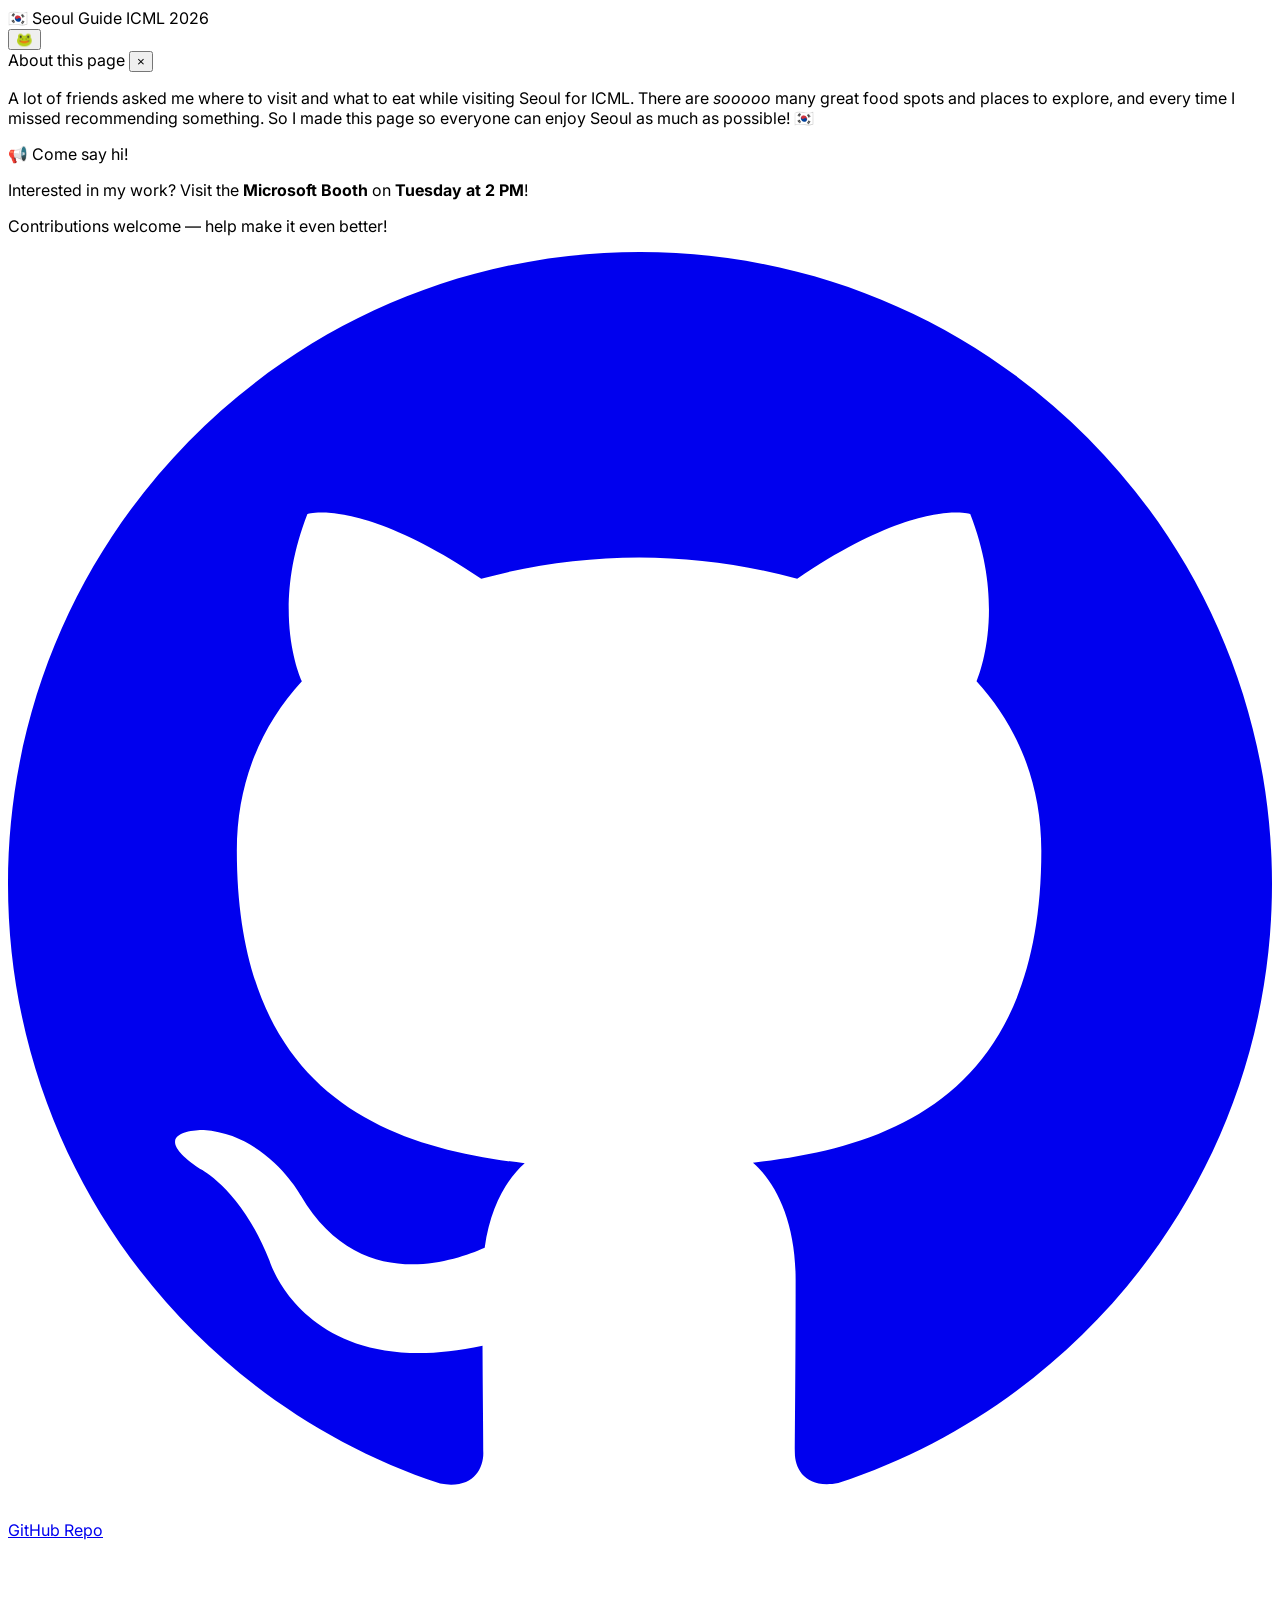
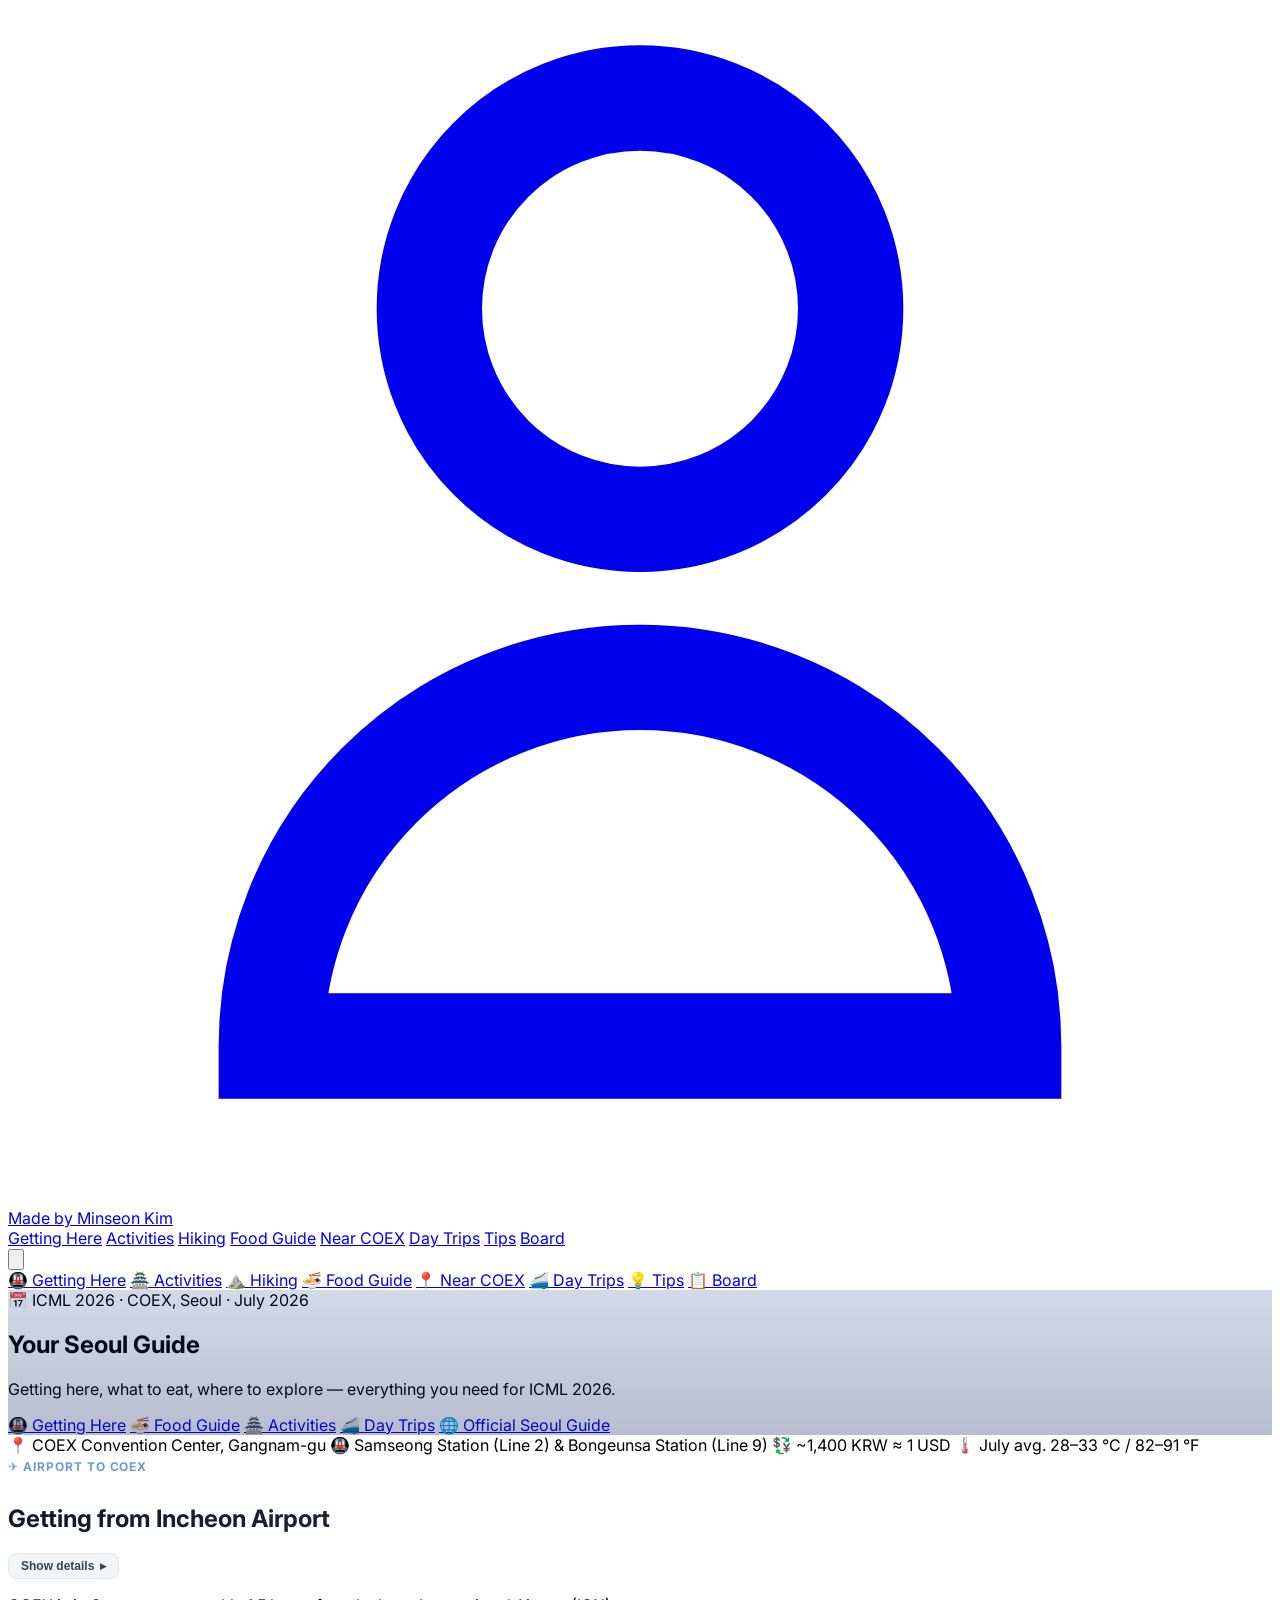
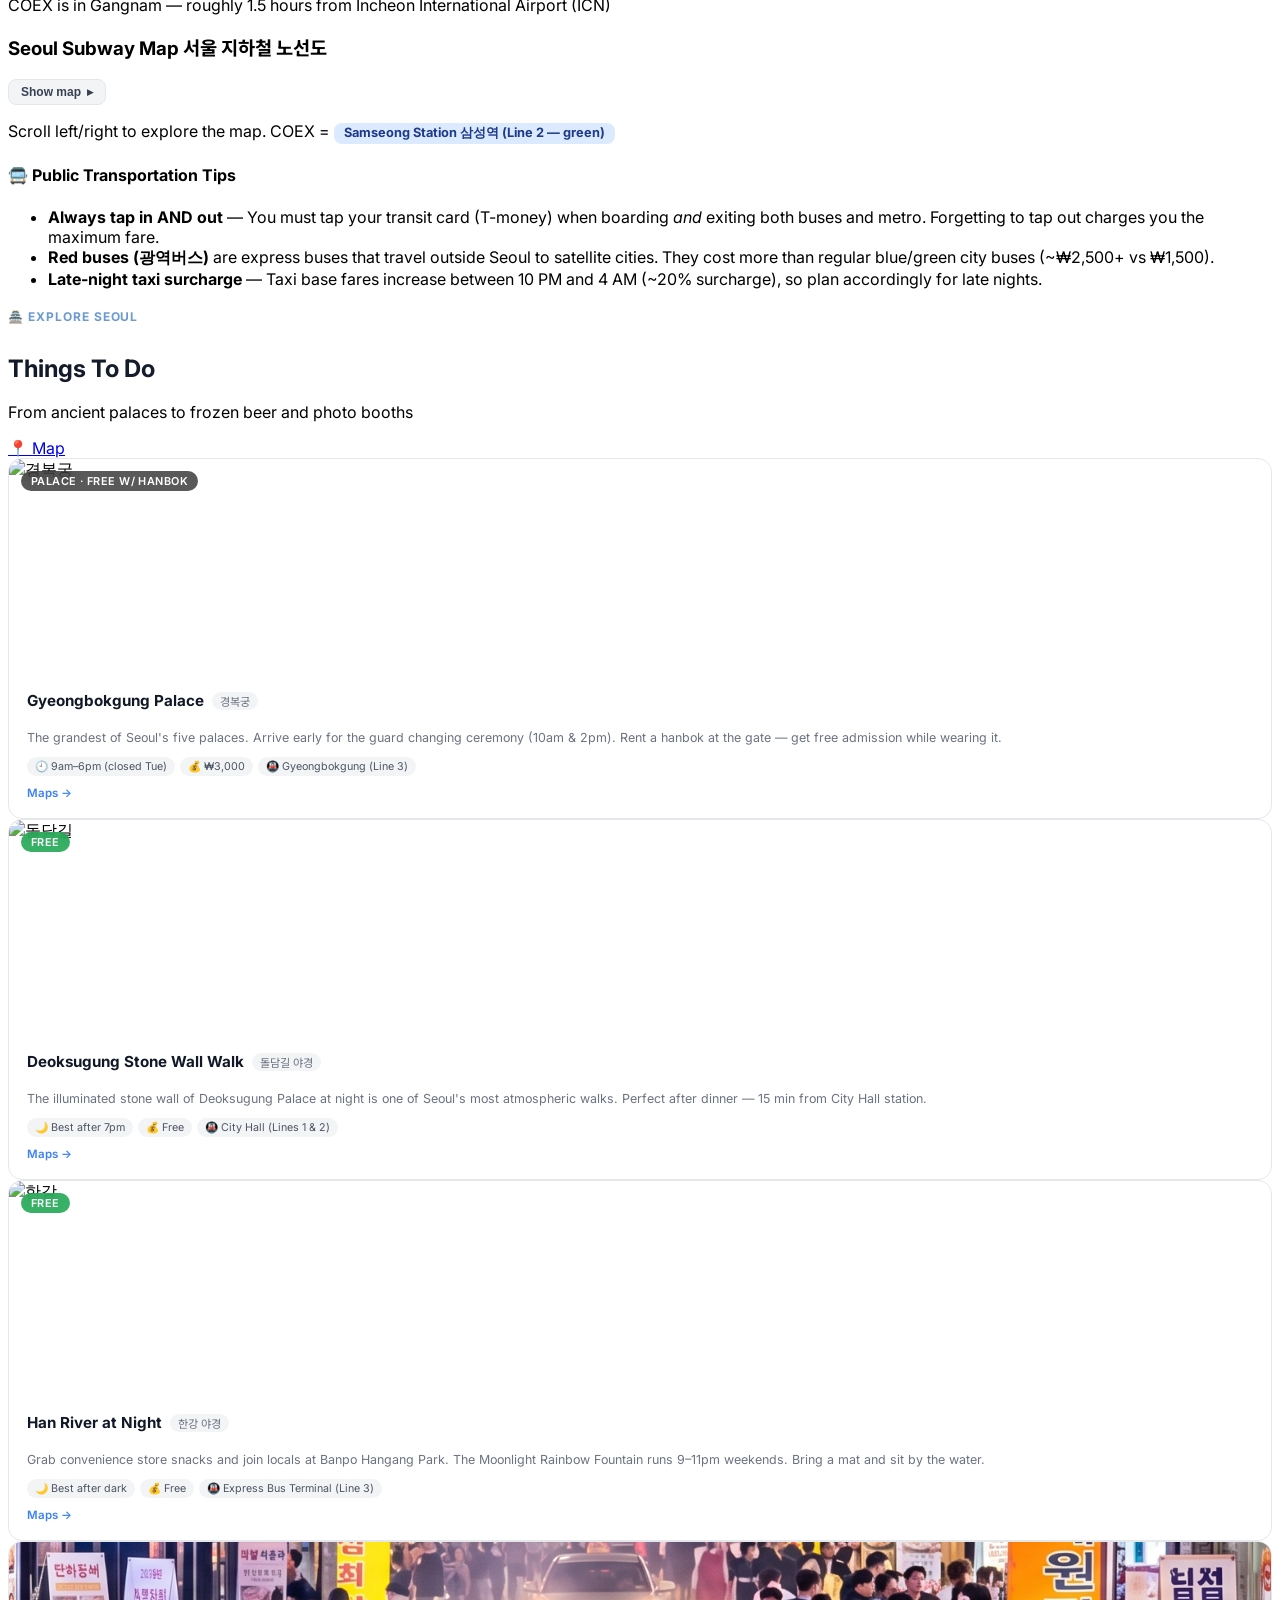
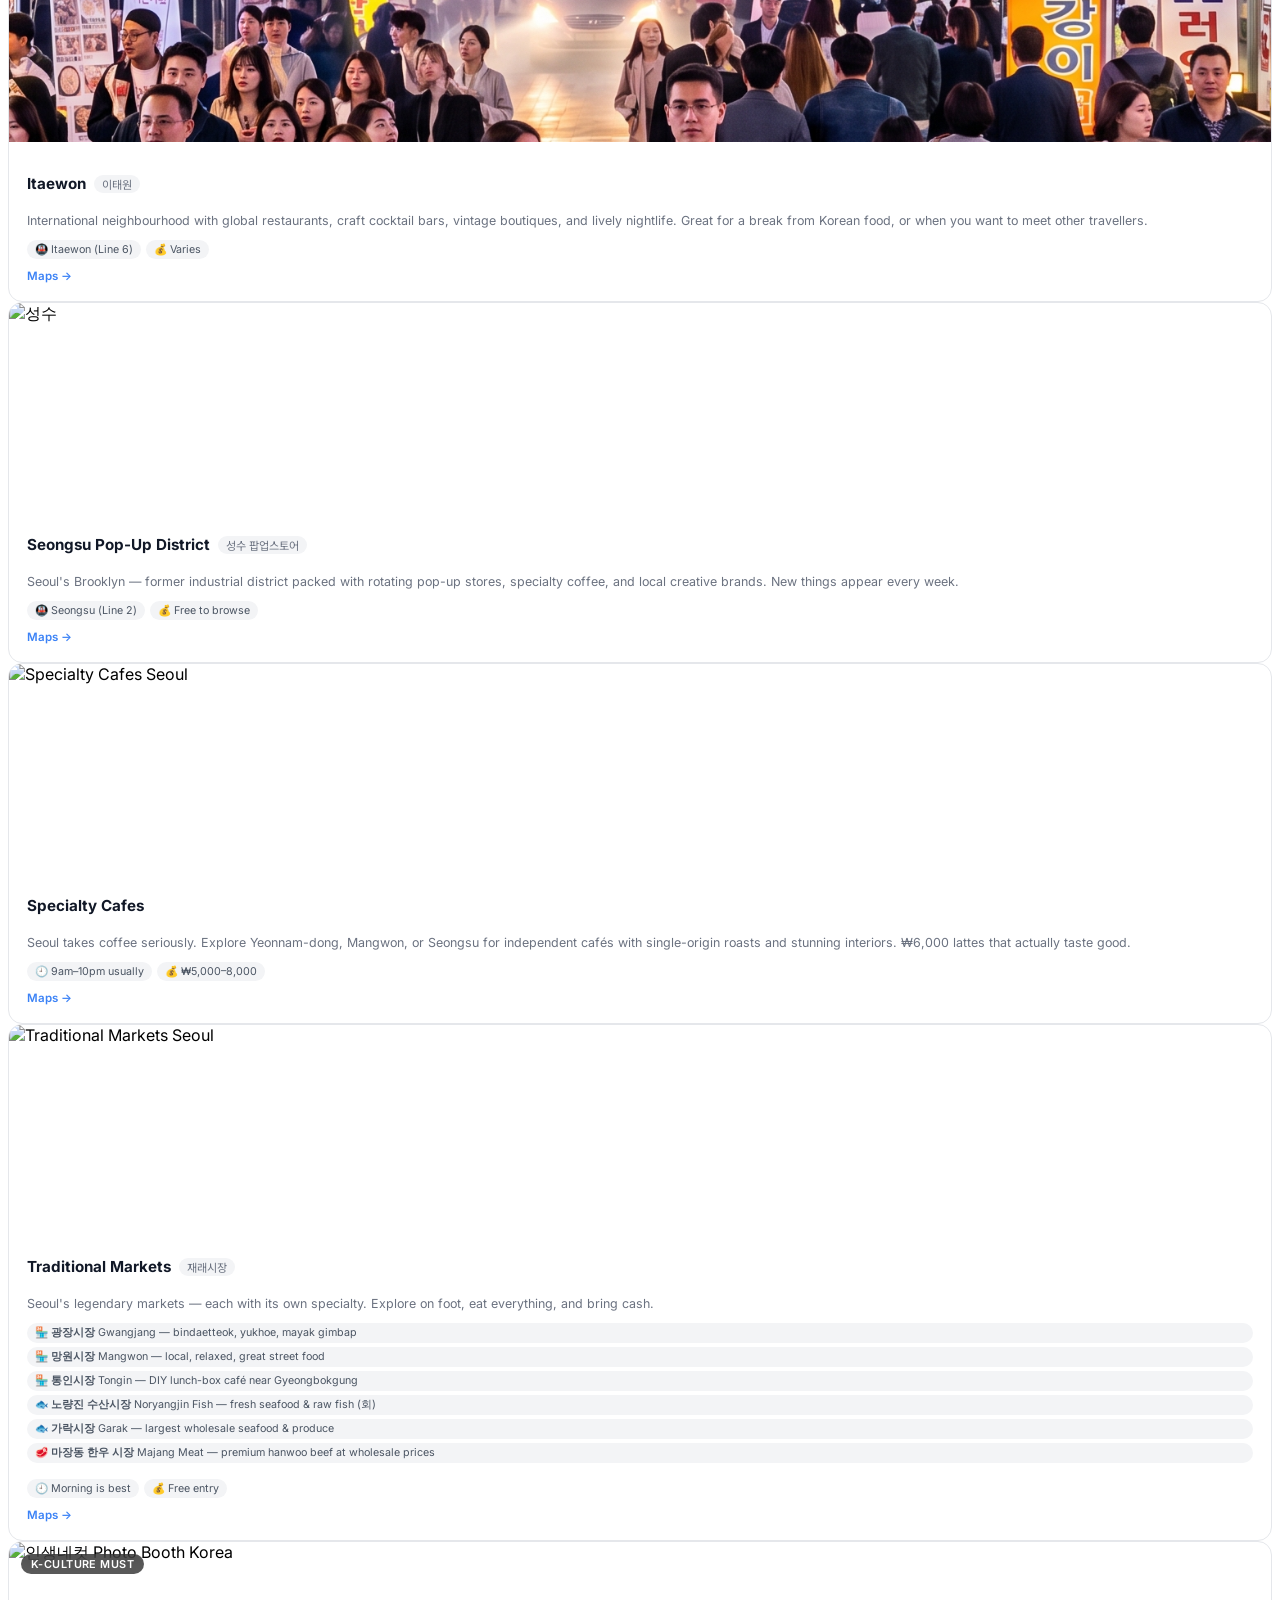
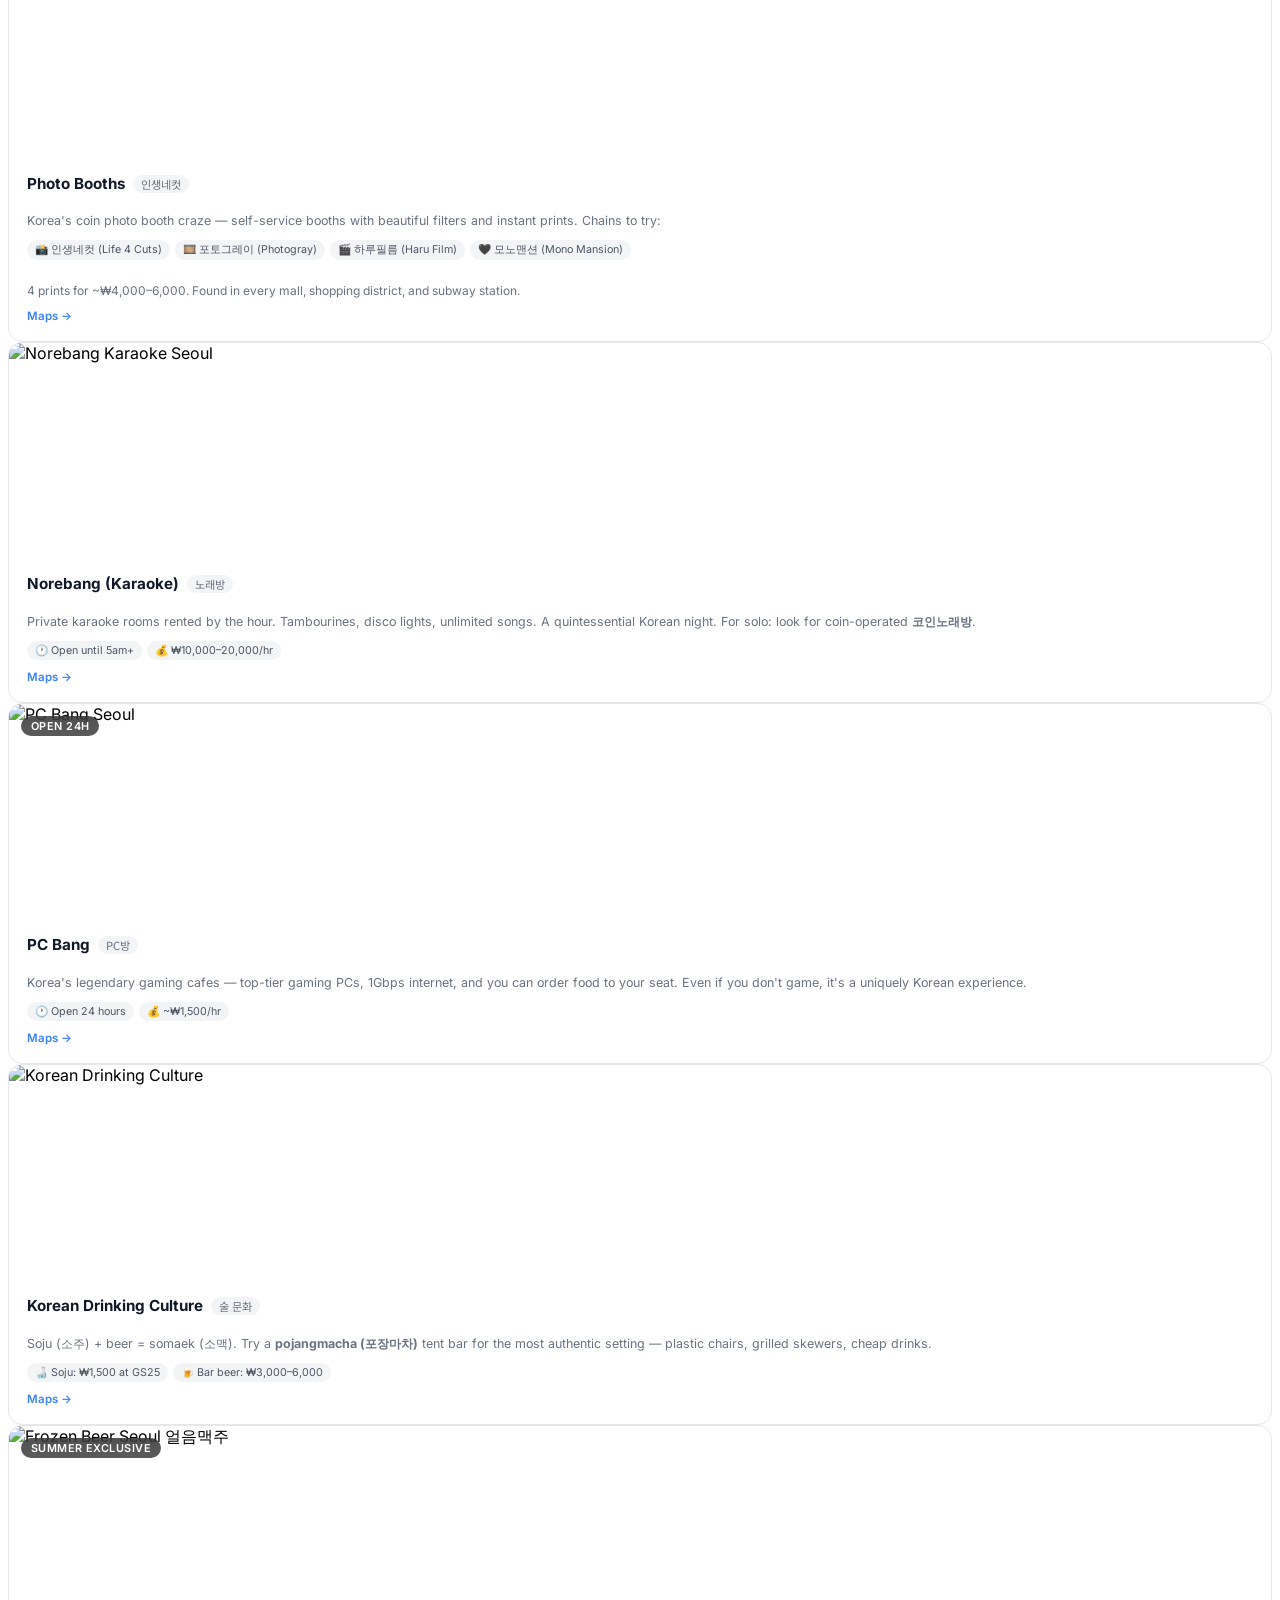
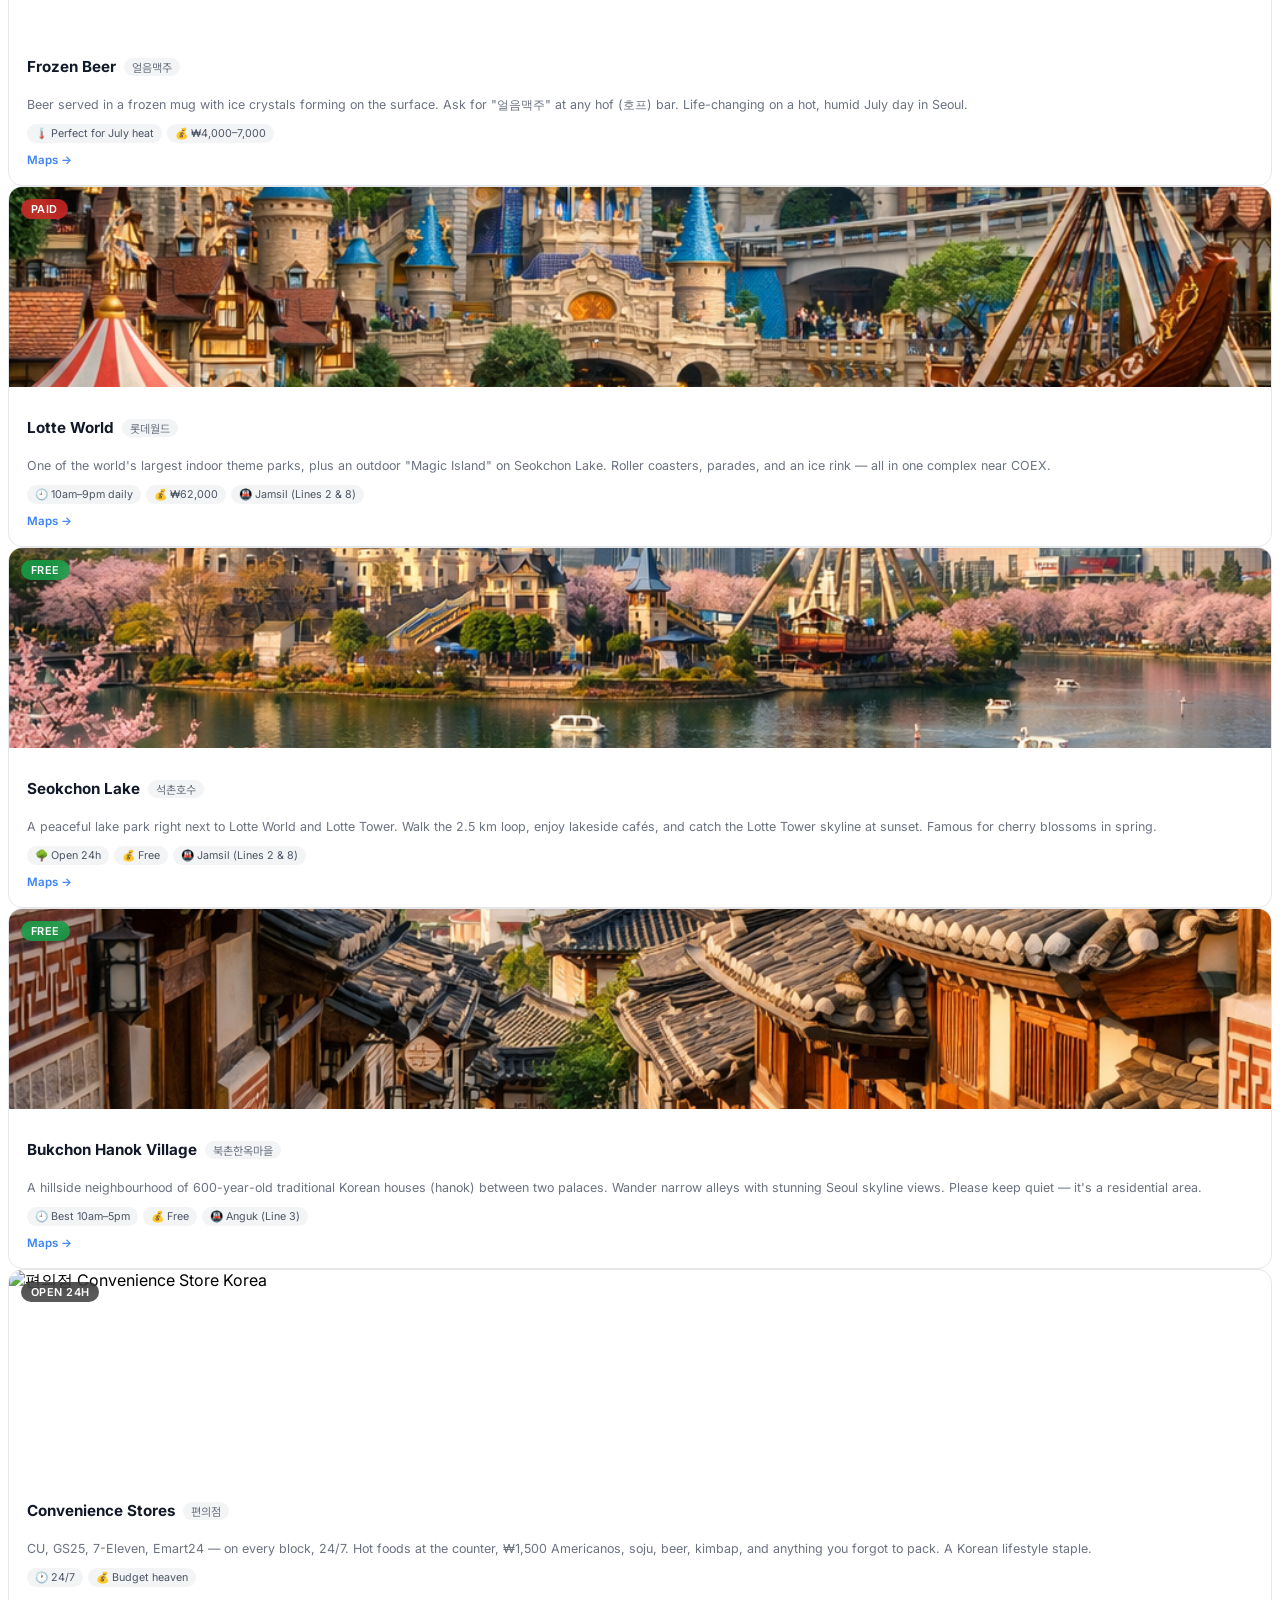
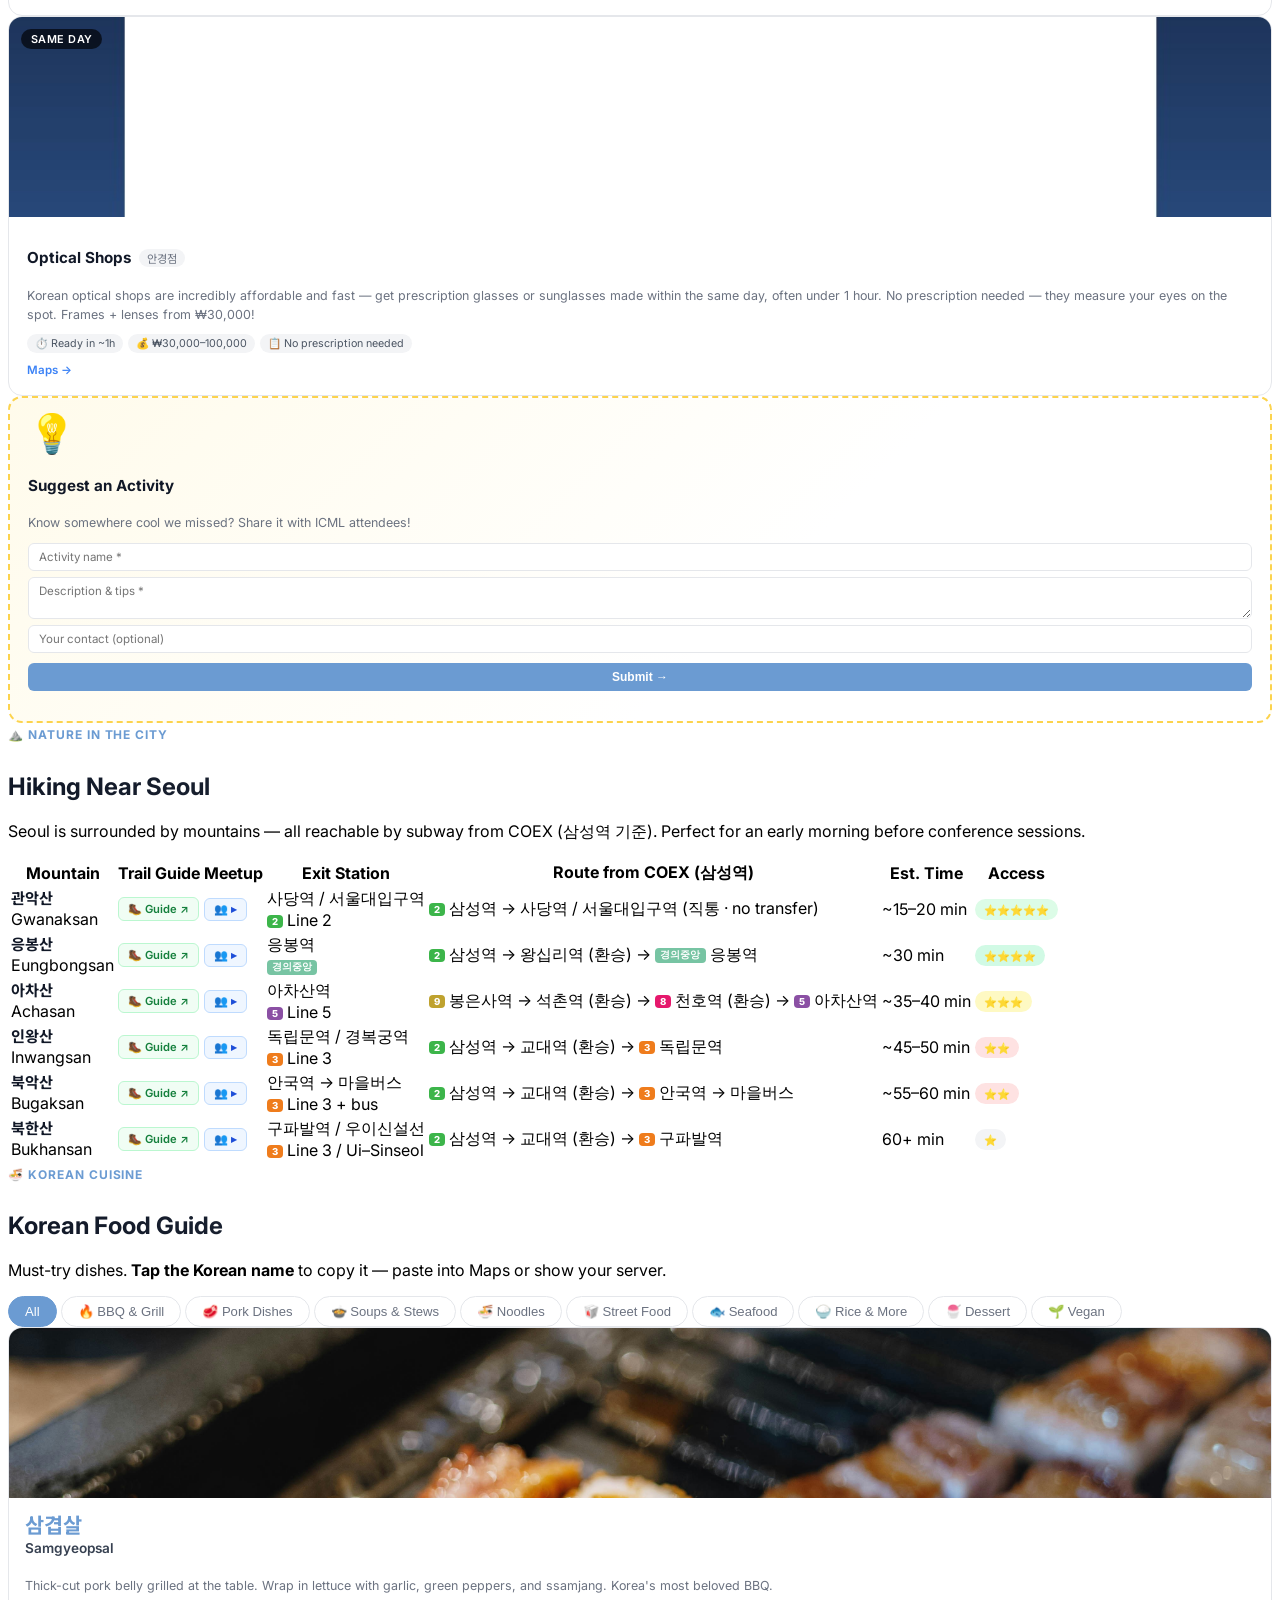
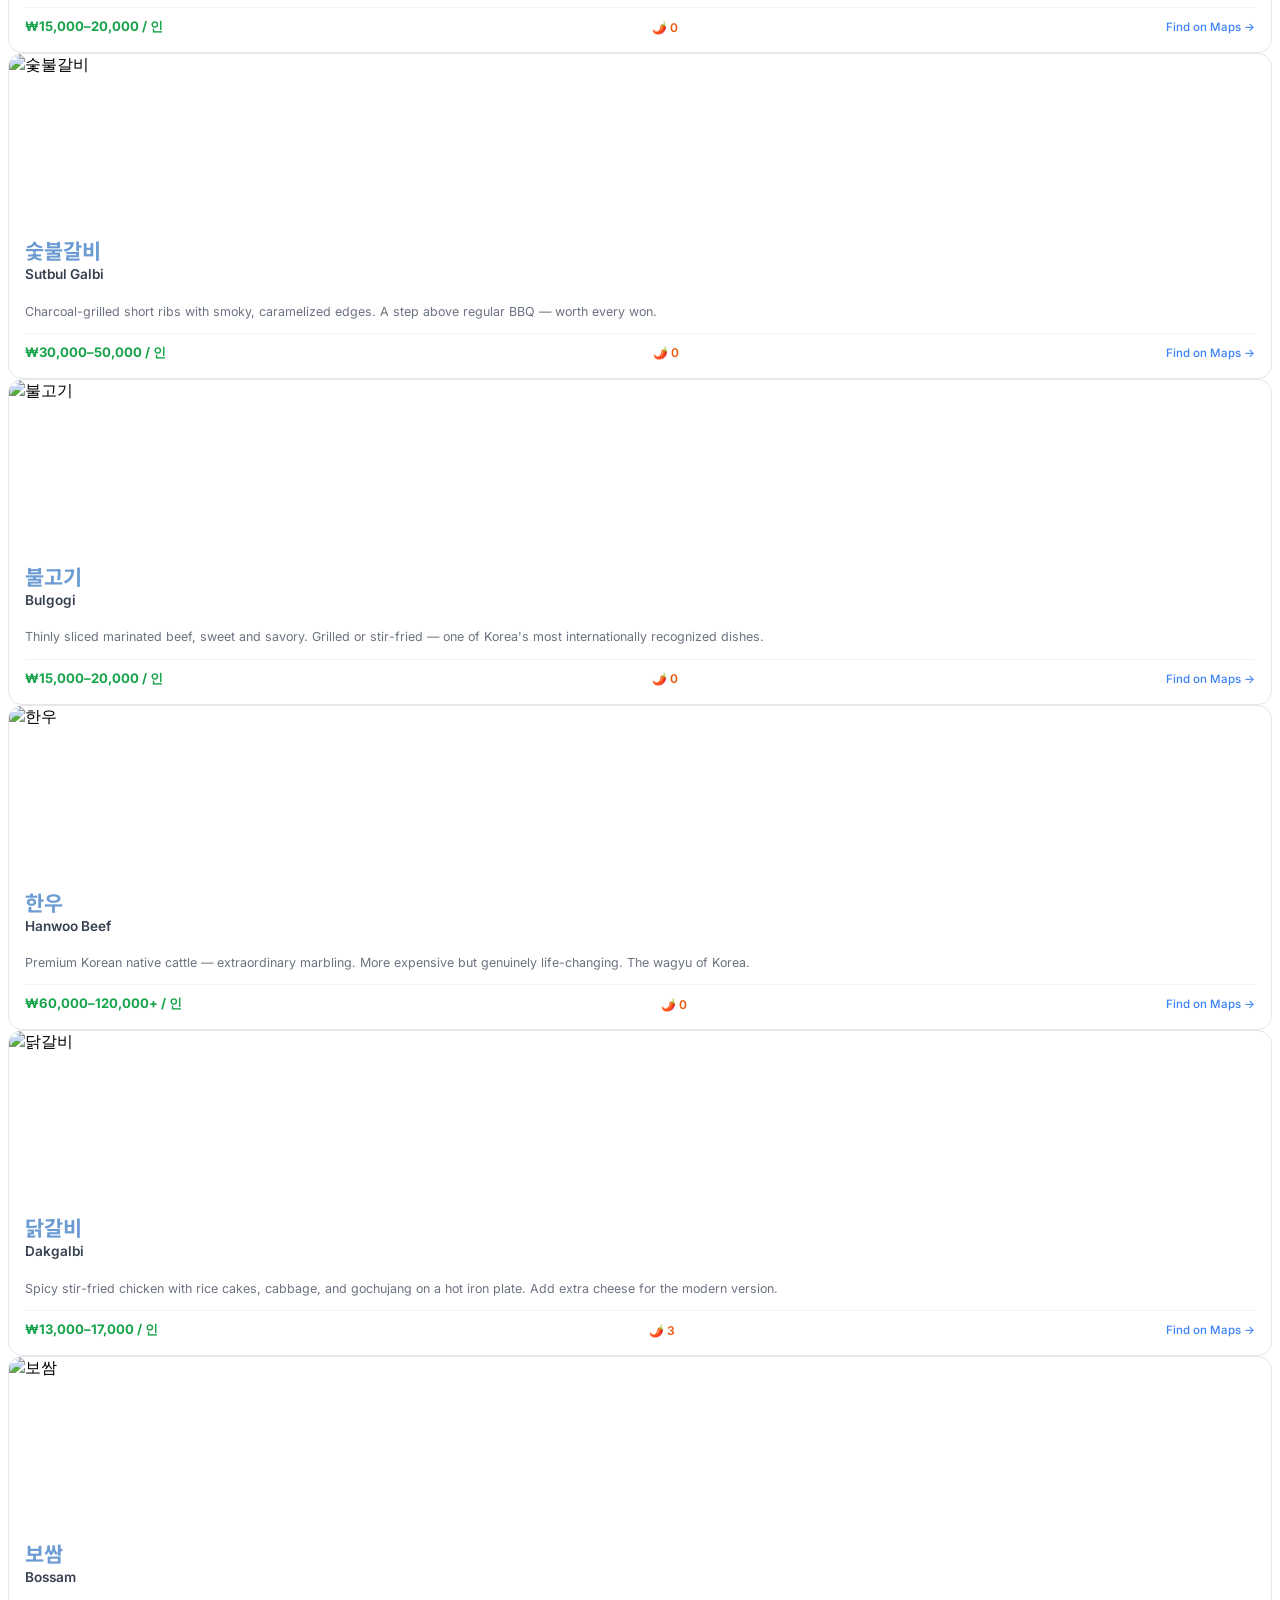
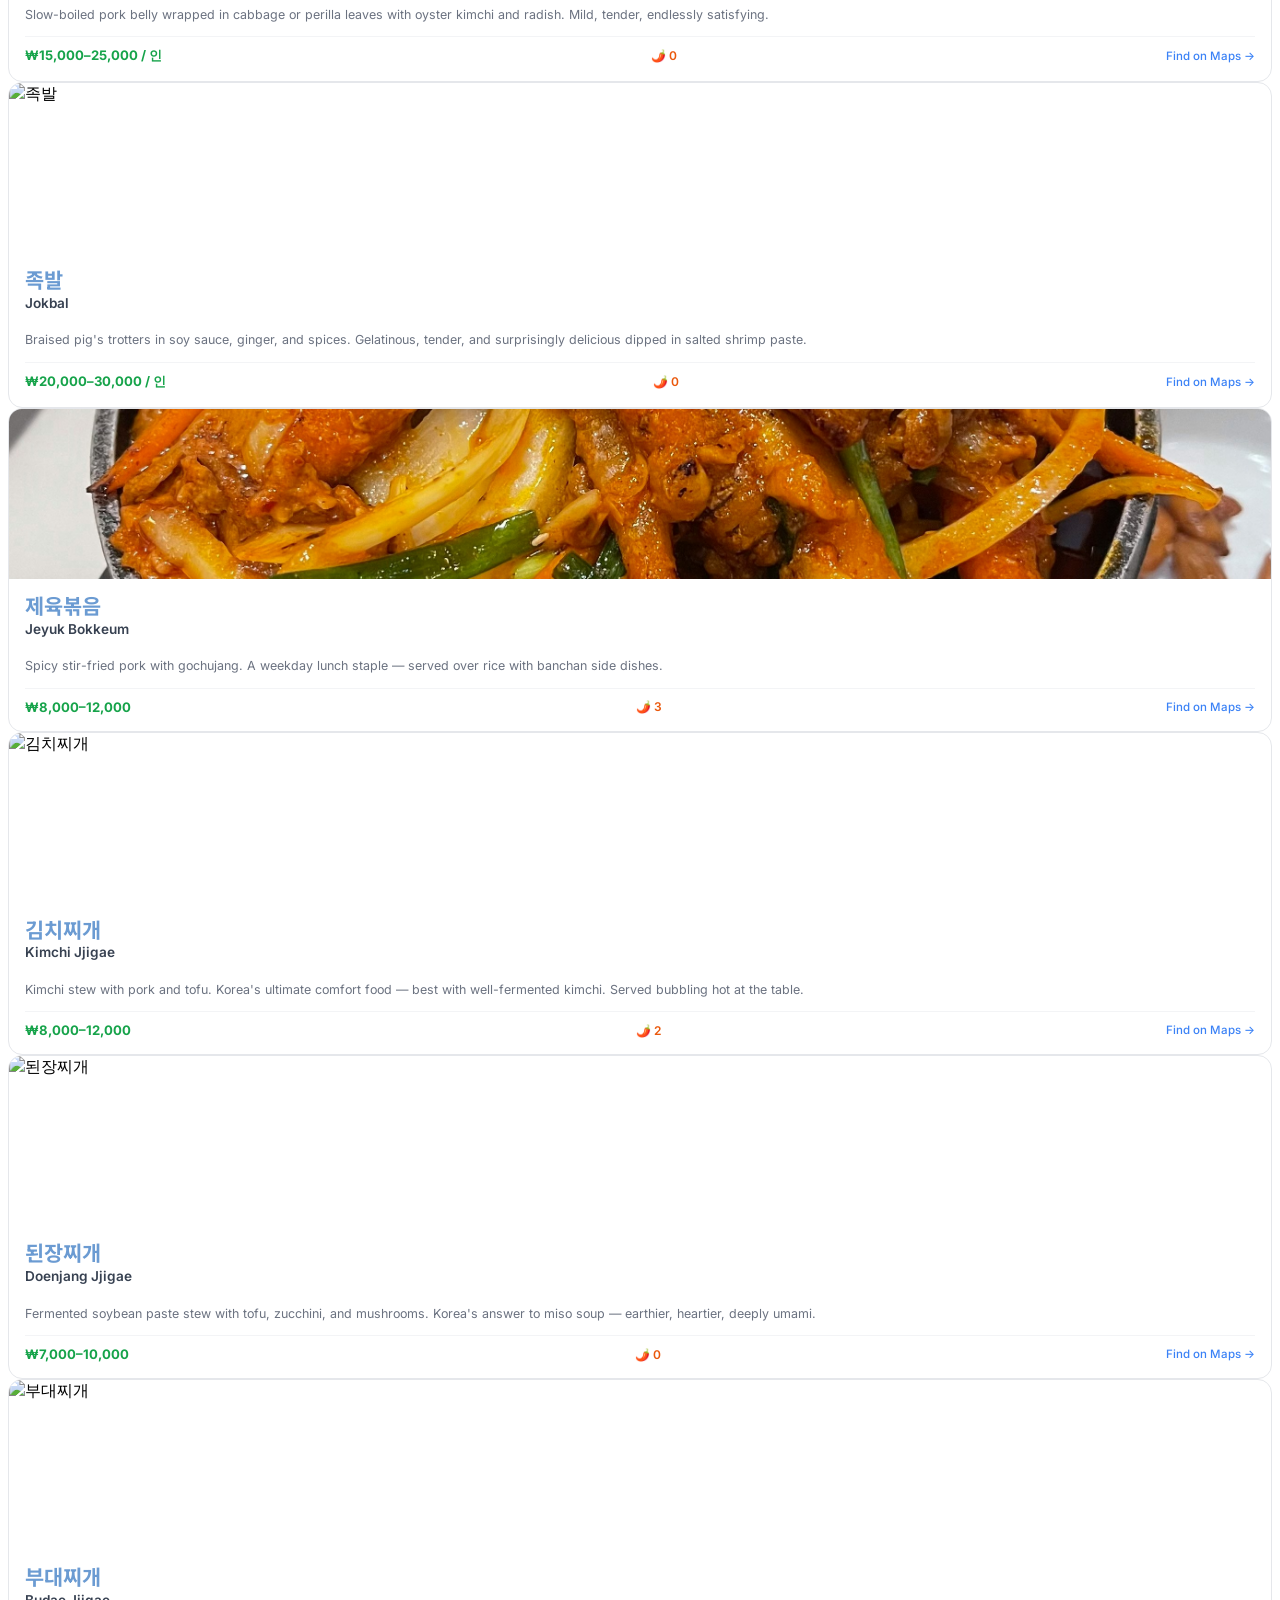
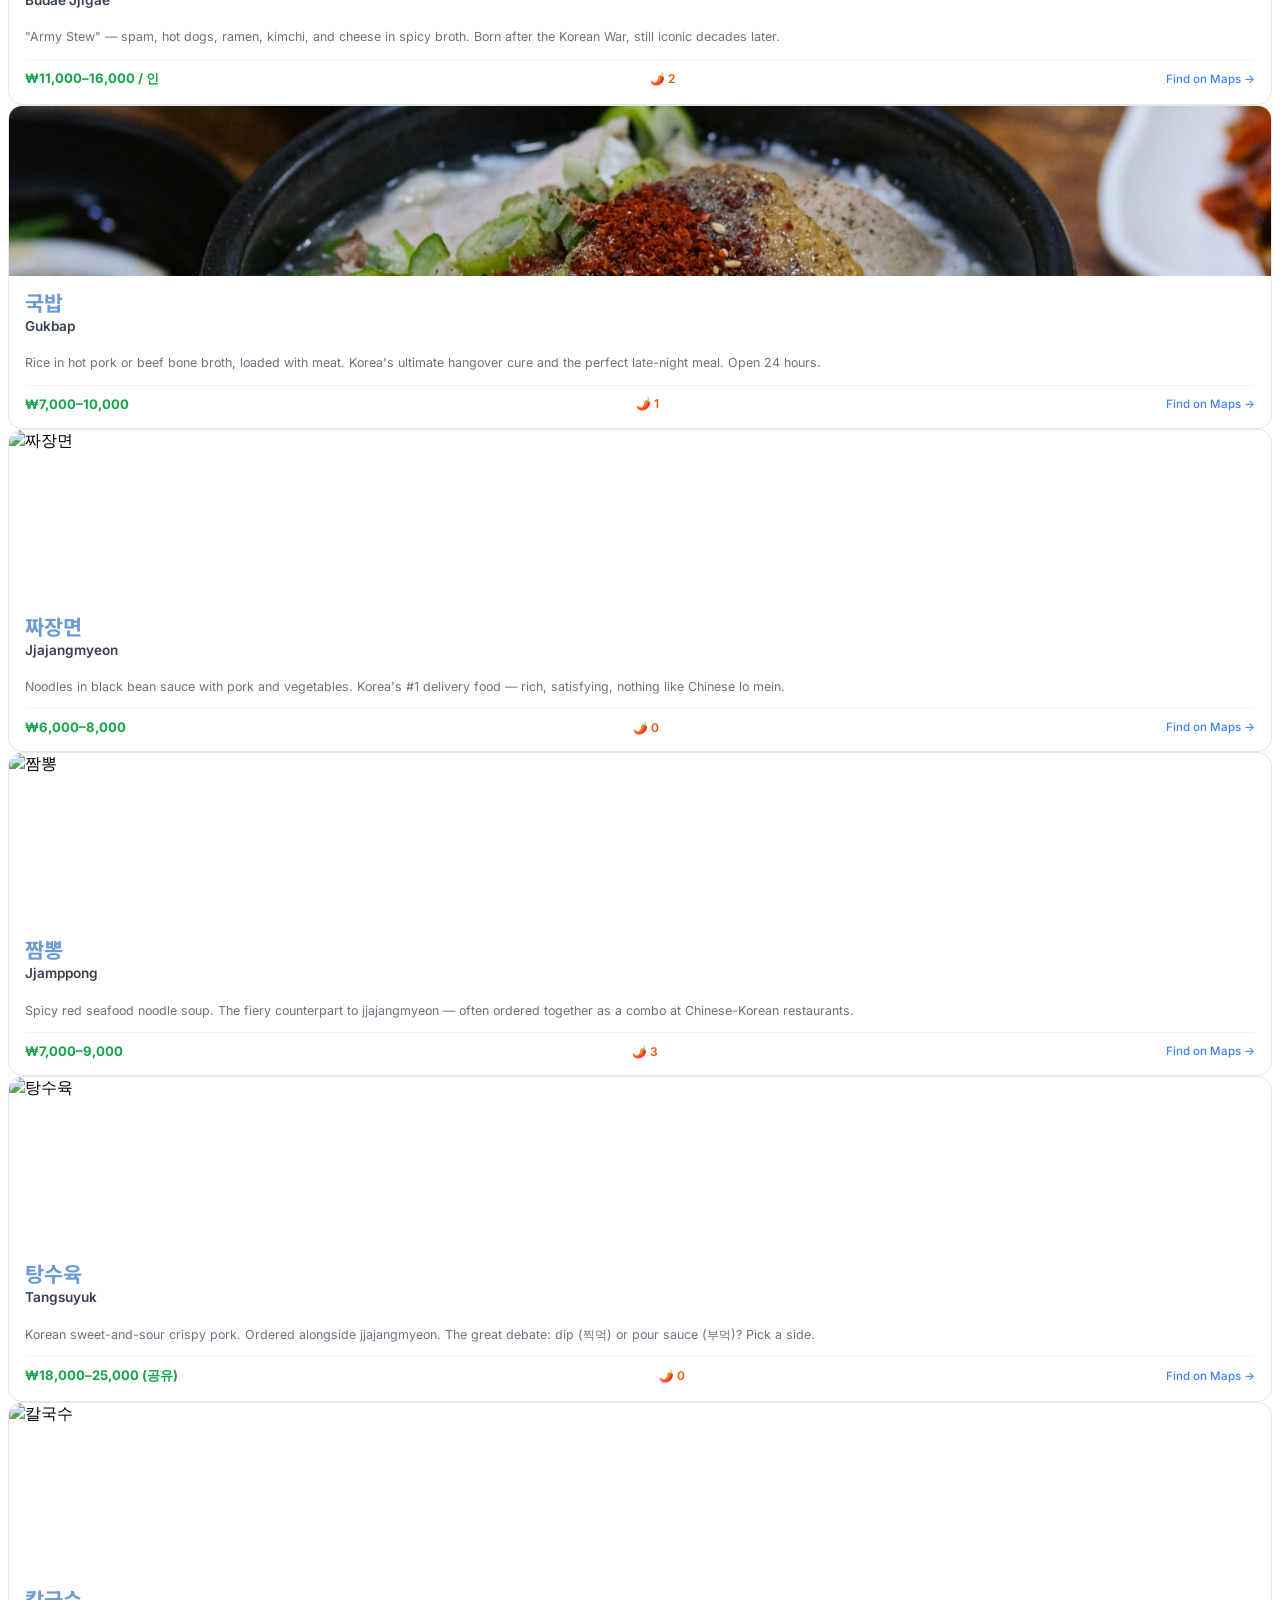
==== index.html @ af5c3116 "Add vegan tab, spiciness levels, Busan day trip, optical shop, fix East Sea naming and detail image " ====
<!DOCTYPE html>
<html lang="en">
<head>
  <meta charset="UTF-8">
  <meta name="viewport" content="width=device-width, initial-scale=1.0">
  <meta name="description" content="Your complete guide to Seoul for ICML 2026 — airport transport, Korean food guide, restaurants near COEX, activities, and day trips.">
  <meta property="og:title" content="Seoul Guide for ICML 2026">
  <meta property="og:description" content="Food, transport & things to do in Seoul — written for ICML conference attendees at COEX.">
  <meta property="og:type" content="website">
  <link rel="icon" href="data:image/svg+xml,<svg xmlns=%22http://www.w3.org/2000/svg%22 viewBox=%220 0 100 100%22><text y=%22.9em%22 font-size=%2290%22>🇰🇷</text></svg>">
  <title>Seoul Guide for ICML 2026 — Food, Transport & Activities</title>

  <!-- ═══════════════════════════════════════════════
       GOOGLE ADSENSE — uncomment after site approval
       Replace ca-pub-XXXXXXXXXXXXXXXX with your ID
       ═══════════════════════════════════════════════
  <script async src="https://pagead2.googlesyndication.com/pagead/js/adsbygoogle.js?client=ca-pub-XXXXXXXXXXXXXXXX" crossorigin="anonymous"></script>
  -->

  <script src="https://cdn.tailwindcss.com"></script>
  <script>
    tailwind.config = {
      theme: {
        extend: {
          colors: {
            primary: '#6B9BD2',
            'primary-dark': '#5585BF',
            'primary-light': '#DBEAFE',
          }
        }
      }
    }
  </script>
  <link rel="preconnect" href="https://fonts.googleapis.com">
  <link rel="stylesheet" href="https://fonts.googleapis.com/css2?family=Inter:wght@300;400;500;600;700;800&family=Noto+Sans+KR:wght@400;700&display=swap">
  <link rel="stylesheet" href="css/style.css">

  <!-- ── Firebase (meetup coordination) ─────────────────────────────────── -->
  <script src="https://www.gstatic.com/firebasejs/10.12.2/firebase-app-compat.js"></script>
  <script src="https://www.gstatic.com/firebasejs/10.12.2/firebase-firestore-compat.js"></script>
  <script>
    // FIREBASE CONFIG — replace placeholder values with your project's config.
    // Setup: https://console.firebase.google.com → New Project → Add Web App
    // For Firebase JS SDK v7.20.0 and later, measurementId is optional
    const firebaseConfig = {
      apiKey: "AIzaSyCrftR8ZXJu9iG2YVv4HBheFYtwcOJoAkM",
      authDomain: "seoul-guide-icml2026.firebaseapp.com",
      projectId: "seoul-guide-icml2026",
      storageBucket: "seoul-guide-icml2026.firebasestorage.app",
      messagingSenderId: "605847270035",
      appId: "1:605847270035:web:b210c6646b92add95d1366",
      measurementId: "G-5MQKYCDWCW"
    };
    const FIREBASE_READY = firebaseConfig.apiKey !== 'YOUR_API_KEY';
    if (FIREBASE_READY) firebase.initializeApp(firebaseConfig);
  </script>
</head>
<body class="bg-gray-50 text-gray-900">

<!-- ══════════════════════════════════════════ NAVBAR ══ -->
<nav id="navbar" class="fixed top-0 left-0 right-0 z-50 bg-white border-b border-gray-200 transition-shadow duration-200">
  <div class="max-w-7xl mx-auto px-4 sm:px-6">
    <div class="flex items-center justify-between py-3">
      <div class="flex items-center gap-2">
        <span class="text-2xl">🇰🇷</span>
        <span class="font-bold text-gray-900">Seoul Guide</span>
        <span class="hidden sm:inline text-xs bg-primary text-white px-2 py-0.5 rounded-full font-semibold">ICML 2026</span>
        <!-- "Who made this" frog button -->
        <div class="relative">
          <button id="about-btn" class="hover:scale-110 active:scale-95 transition-transform ml-1.5 text-xl leading-none" aria-label="About this site" title="Who made this?">🐸</button>
          <div id="about-popup" class="hidden absolute left-0 top-full mt-2 w-80 bg-white rounded-xl shadow-xl border border-gray-200 p-5 z-[60] text-sm text-gray-700 leading-relaxed">
            <div class="flex justify-between items-start mb-3">
              <span class="font-semibold text-gray-900">About this page</span>
              <button id="about-close" class="text-gray-400 hover:text-gray-600 text-lg leading-none">&times;</button>
            </div>
            <p class="mb-3">A lot of friends asked me where to visit and what to eat while visiting Seoul for ICML. There are <em>sooooo</em> many great food spots and places to explore, and every time I missed recommending something. So I made this page so everyone can enjoy Seoul as much as possible! 🇰🇷</p>
            <div class="bg-blue-50 border border-blue-200 rounded-lg p-3 mb-3">
              <p class="font-semibold text-blue-800 text-xs uppercase tracking-wide mb-1">📢 Come say hi!</p>
              <p class="text-blue-700">Interested in my work? Visit the <strong>Microsoft Booth</strong> on <strong>Tuesday at 2 PM</strong>!</p>
            </div>
            <p class="mb-3">Contributions welcome — help make it even better!</p>
            <div class="flex flex-col gap-1.5">
              <a href="https://github.com/Kim-Minseon/Travel-Seoul" target="_blank" rel="noopener" class="inline-flex items-center gap-1.5 text-primary hover:underline">
                <svg class="w-4 h-4" fill="currentColor" viewBox="0 0 24 24"><path d="M12 0C5.37 0 0 5.37 0 12c0 5.3 3.438 9.8 8.205 11.385.6.113.82-.258.82-.577 0-.285-.01-1.04-.015-2.04-3.338.724-4.042-1.61-4.042-1.61-.546-1.387-1.333-1.756-1.333-1.756-1.089-.745.083-.73.083-.73 1.205.085 1.838 1.236 1.838 1.236 1.07 1.835 2.809 1.305 3.495.998.108-.776.417-1.305.76-1.605-2.665-.3-5.466-1.332-5.466-5.93 0-1.31.465-2.38 1.235-3.22-.135-.303-.54-1.523.105-3.176 0 0 1.005-.322 3.3 1.23.96-.267 1.98-.399 3-.405 1.02.006 2.04.138 3 .405 2.28-1.552 3.285-1.23 3.285-1.23.645 1.653.24 2.873.12 3.176.765.84 1.23 1.91 1.23 3.22 0 4.61-2.805 5.625-5.475 5.92.42.36.81 1.096.81 2.22 0 1.606-.015 2.896-.015 3.286 0 .315.21.694.825.576C20.565 21.795 24 17.295 24 12c0-6.63-5.37-12-12-12z"/></svg>
                GitHub Repo
              </a>
              <a href="https://kim-minseon.github.io/" target="_blank" rel="noopener" class="inline-flex items-center gap-1.5 text-primary hover:underline">
                <svg class="w-4 h-4" fill="none" stroke="currentColor" stroke-width="2" viewBox="0 0 24 24"><path d="M16 7a4 4 0 11-8 0 4 4 0 018 0zM12 14a7 7 0 00-7 7h14a7 7 0 00-7-7z"/></svg>
                Made by Minseon Kim
              </a>
            </div>
          </div>
        </div>
      </div>
      <div class="hidden md:flex items-center gap-6 text-sm font-medium text-gray-500">
        <a href="#getting-here" class="hover:text-primary transition-colors">Getting Here</a>
        <a href="#activities" class="hover:text-primary transition-colors">Activities</a>
        <a href="#hiking" class="hover:text-primary transition-colors">Hiking</a>
        <a href="#food-guide" class="hover:text-primary transition-colors">Food Guide</a>
        <a href="#near-coex" class="hover:text-primary transition-colors">Near COEX</a>
        <a href="#day-trips" class="hover:text-primary transition-colors">Day Trips</a>
        <a href="#tips" class="hover:text-primary transition-colors">Tips</a>
        <a href="board.html" class="hover:text-primary transition-colors">Board</a>
      </div>
      <button id="mobile-menu-btn" class="md:hidden p-2 rounded-lg text-gray-500 hover:bg-gray-100" aria-label="Menu">
        <svg class="w-6 h-6" fill="none" stroke="currentColor" viewBox="0 0 24 24">
          <path stroke-linecap="round" stroke-linejoin="round" stroke-width="2" d="M4 6h16M4 12h16M4 18h16"/>
        </svg>
      </button>
    </div>
  </div>
  <div id="mobile-menu" class="hidden md:hidden border-t border-gray-100 bg-white px-4 py-3 space-y-1 text-sm font-medium text-gray-600">
    <a href="#getting-here" class="block py-2 hover:text-primary">🚇 Getting Here</a>
    <a href="#activities" class="block py-2 hover:text-primary">🏯 Activities</a>
    <a href="#hiking" class="block py-2 hover:text-primary">⛰️ Hiking</a>
    <a href="#food-guide" class="block py-2 hover:text-primary">🍜 Food Guide</a>
    <a href="#near-coex" class="block py-2 hover:text-primary">📍 Near COEX</a>
    <a href="#day-trips" class="block py-2 hover:text-primary">🚄 Day Trips</a>
    <a href="#tips" class="block py-2 hover:text-primary">💡 Tips</a>
    <a href="board.html" class="block py-2 hover:text-primary">📋 Board</a>
  </div>
</nav>

<!-- ══════════════════════════════════════════ HERO ════ -->
<section id="hero" class="pt-[52px]">
  <div class="hero-bg py-7 sm:py-10 px-4">
    <div class="max-w-4xl mx-auto text-center text-white relative z-10">
      <div class="inline-flex items-center gap-2 bg-white/15 backdrop-blur-sm border border-white/25 rounded-full px-4 py-1.5 text-sm font-medium mb-6">
        📅 ICML 2026 · COEX, Seoul · July 2026
      </div>
      <h1 class="text-4xl sm:text-6xl font-extrabold mb-4 leading-tight tracking-tight drop-shadow-lg">
        Your Seoul Guide
      </h1>
      <p class="text-base sm:text-lg text-white max-w-4xl mx-auto mb-10 drop-shadow">
        Getting here, what to eat, where to explore — everything you need for ICML 2026.
      </p>
      <div class="flex flex-wrap justify-center gap-3">
        <a href="#getting-here" class="bg-white text-primary font-semibold px-6 py-2.5 rounded-full hover:bg-gray-50 transition-colors shadow-lg text-sm">🚇 Getting Here</a>
        <a href="#food-guide" class="bg-white/20 border border-white/35 text-white font-semibold px-6 py-2.5 rounded-full hover:bg-white/30 transition-colors text-sm backdrop-blur-sm">🍜 Food Guide</a>
        <a href="#activities" class="bg-white/20 border border-white/35 text-white font-semibold px-6 py-2.5 rounded-full hover:bg-white/30 transition-colors text-sm backdrop-blur-sm">🏯 Activities</a>
        <a href="#day-trips" class="bg-white/20 border border-white/35 text-white font-semibold px-6 py-2.5 rounded-full hover:bg-white/30 transition-colors text-sm backdrop-blur-sm">🚄 Day Trips</a>
        <a href="https://english.visitseoul.net" target="_blank" rel="noopener" class="bg-white/20 border border-white/35 text-white font-semibold px-6 py-2.5 rounded-full hover:bg-white/30 transition-colors text-sm backdrop-blur-sm">🌐 Official Seoul Guide</a>
      </div>
    </div>
  </div>
  <div class="bg-gray-900 text-white py-3 px-4">
    <div class="max-w-7xl mx-auto flex flex-wrap justify-center gap-x-8 gap-y-1 text-xs sm:text-sm text-gray-300">
      <span>📍 COEX Convention Center, Gangnam-gu</span>
      <span>🚇 Samseong Station (Line 2) &amp; Bongeunsa Station (Line 9)</span>
      <span>💱 ~1,400 KRW ≈ 1 USD</span>
      <span>🌡️ July avg. 28–33 °C / 82–91 °F</span>
    </div>
  </div>
</section>

<!-- AdSense Slot 1 ─────────────────────────────────────
<div class="max-w-7xl mx-auto px-4 py-2">
  <ins class="adsbygoogle" style="display:block" data-ad-client="ca-pub-XXXXXXXXXXXXXXXX" data-ad-slot="XXXXXXXXXX" data-ad-format="auto" data-full-width-responsive="true"></ins>
  <script>(adsbygoogle = window.adsbygoogle || []).push({});</script>
</div>
──────────────────────────────────────────────────────── -->

<!-- ══════════════════════════════════════ GETTING HERE ═ -->
<section id="getting-here" class="py-16 px-4 scroll-mt-16">
  <div class="max-w-7xl mx-auto">
    <div class="section-eyebrow">✈️ Airport to COEX</div>
    <div class="flex items-baseline gap-4 flex-wrap mb-2">
      <h2 class="text-3xl font-bold section-title">Getting from Incheon Airport</h2>
      <button class="section-collapse-btn" data-target="airport-body">
        <span class="collapse-label">Show details</span> <span class="collapse-arrow">▸</span>
      </button>
    </div>
    <p class="text-gray-500 mb-6">COEX is in Gangnam — roughly 1.5 hours from Incheon International Airport (ICN)</p>

    <div class="section-collapse-body" id="airport-body" hidden>
    <div class="grid md:grid-cols-3 gap-6 mb-12 mt-6">

      <!-- AREX -->
      <div class="transport-card recommended">
        <div class="card-badge">⭐ Recommended</div>
        <div class="card-icon">🚇</div>
        <h3 class="text-xl font-bold mb-1">AREX Metro</h3>
        <p class="text-sm text-gray-400 font-korean mb-4">공항철도</p>
        <div class="space-y-3">
          <div class="option-box">
            <span class="label">All-Stop Train 일반열차</span>
            <div class="grid grid-cols-2 gap-2 text-sm mt-1">
              <div><span class="label">Time</span>~66 min</div>
              <div><span class="label">Cost</span>~₩5,150</div>
            </div>
            <p class="text-xs text-gray-400 mt-1.5">Stops at Hongik Univ, Seoul Station &amp; more. Every ~12 min.</p>
          </div>
          <div class="option-box">
            <span class="label">Direct / Express 직통열차</span>
            <div class="grid grid-cols-2 gap-2 text-sm mt-1">
              <div><span class="label">Time</span>43 min</div>
              <div><span class="label">Cost</span>~₩9,500</div>
            </div>
            <p class="text-xs text-gray-400 mt-1.5">ICN → Seoul Station only. Less frequent.</p>
          </div>
        </div>
        <div class="mt-4 p-3 bg-green-50 border border-green-100 rounded-xl text-sm text-green-900">
          <strong>To COEX:</strong> AREX → Seoul Station → Line 2 → <strong>Samseong Station (삼성역)</strong>, exit 6.<br>
          Also reachable via <strong>Line 9 → Bongeunsa Station (봉은사역)</strong>, exit 7 (direct entrance to COEX Mall).
          <br><br>
          Get a <strong>T-money card (T머니)</strong> at any convenience store for ₩4,000 — tap on and off all transit.
        </div>
      </div>

      <!-- Bus -->
      <div class="transport-card">
        <div class="card-icon">🚌</div>
        <h3 class="text-xl font-bold mb-1">Airport Limousine Bus</h3>
        <p class="text-sm text-gray-400 font-korean mb-4">공항버스</p>
        <div class="option-box mb-3">
          <span class="label">Route 6001 → Gangnam / COEX Area</span>
          <div class="grid grid-cols-2 gap-2 text-sm mt-1">
            <div><span class="label">Time</span>~80 min*</div>
            <div><span class="label">Cost</span>~₩17,000</div>
          </div>
          <p class="text-xs text-gray-400 mt-1.5">*Traffic-dependent. Goes directly to Gangnam area.</p>
        </div>
        <ul class="text-sm text-gray-600 space-y-1.5">
          <li>✅ Great for heavy luggage</li>
          <li>✅ Comfortable seats, AC</li>
          <li>✅ Stops near many hotels</li>
          <li>⚠️ Can be slow in rush hour</li>
        </ul>
        <div class="mt-4 p-3 bg-gray-50 rounded-xl text-sm text-gray-600">
          Buy at the bus counter in Arrivals (1F). Look for blue "리무진버스" signs.
        </div>
      </div>

      <!-- Taxi -->
      <div class="transport-card not-recommended">
        <div class="card-badge bad">💸 Not Recommended</div>
        <div class="card-icon">🚕</div>
        <h3 class="text-xl font-bold mb-1">Taxi</h3>
        <p class="text-sm text-gray-400 font-korean mb-4">택시</p>
        <div class="option-box mb-3">
          <div class="grid grid-cols-2 gap-2 text-sm">
            <div><span class="label">Time</span>60–90 min</div>
            <div><span class="label">Cost</span>₩70,000–100,000</div>
          </div>
          <p class="text-xs text-red-400 mt-1.5">Night/weekend surcharges apply.</p>
        </div>
        <ul class="text-sm text-gray-600 space-y-1.5">
          <li>❌ Very expensive solo</li>
          <li>❌ Rush-hour traffic is brutal</li>
          <li>✅ OK split across 3–4 people</li>
        </ul>
        <div class="mt-4 p-3 bg-red-50 border border-red-100 rounded-xl text-sm text-red-800">
          If needed: use <strong>Kakao T (카카오T)</strong> — shows price upfront, supports card payment.
        </div>
      </div>

    </div>
    </div><!-- /airport-body -->

    <!-- Seoul Metro Map -->
    <div class="mt-10">
      <div class="flex items-baseline gap-4 flex-wrap mb-1">
        <h3 class="text-xl font-bold">Seoul Subway Map <span class="font-korean text-gray-400 font-normal text-base">서울 지하철 노선도</span></h3>
        <button class="section-collapse-btn" data-target="subway-map-body">
          <span class="collapse-label">Show map</span> <span class="collapse-arrow">▸</span>
        </button>
      </div>
      <p class="text-sm text-gray-500 mb-4">Scroll left/right to explore the map. COEX = <span class="metro-highlight">Samseong Station 삼성역 (Line 2 — green)</span></p>
      <div class="section-collapse-body" id="subway-map-body" hidden>
      <div class="metro-map-wrap">
        <div class="metro-map-scroll" id="metroMap">
          <div style="position:relative; display:inline-block;">
            <img src="https://english.seoul.go.kr/wp-content/uploads/2024/06/subway-map-eng-2500.jpg"
                 alt="Seoul Subway Map" loading="lazy" id="metroMapImg"
                 style="cursor:zoom-in; display:block;">
            <div id="metroMapHint" style="position:absolute;top:12px;right:12px;background:rgba(0,0,0,0.6);color:#fff;font-size:11px;font-weight:600;padding:5px 12px;border-radius:999px;pointer-events:none;backdrop-filter:blur(4px);">
              🔍 Click to enlarge
            </div>
          </div>
        </div>
        <div class="metro-map-caption">
          📌 Key stations near COEX: <strong>Samseong (삼성, Line 2)</strong> · <strong>Bongeunsa (봉은사, Line 9)</strong> · <strong>COEX (코엑스, Line 9)</strong>
          &nbsp;|&nbsp; Official map: Seoul Metropolitan Government
        </div>
      </div>
      </div><!-- /subway-map-body -->

      <!-- Public Transport Tips -->
      <div class="mt-6 p-5 bg-blue-50 border border-blue-200 rounded-2xl">
        <h4 class="text-sm font-bold text-gray-800 mb-3">🚍 Public Transportation Tips</h4>
        <ul class="text-sm text-gray-600 space-y-2 leading-relaxed">
          <li><strong>Always tap in AND out</strong> — You must tap your transit card (T-money) when boarding <em>and</em> exiting both buses and metro. Forgetting to tap out charges you the maximum fare.</li>
          <li><strong>Red buses (광역버스)</strong> are express buses that travel outside Seoul to satellite cities. They cost more than regular blue/green city buses (~₩2,500+ vs ₩1,500).</li>
          <li><strong>Late-night taxi surcharge</strong> — Taxi base fares increase between 10 PM and 4 AM (~20% surcharge), so plan accordingly for late nights.</li>
        </ul>
      </div>
    </div>

  </div>
</section>

<!-- ════════════════════════════════════════ ACTIVITIES ══ -->
<section id="activities" class="py-16 px-4 bg-white scroll-mt-16">
  <div class="max-w-7xl mx-auto">
    <div class="section-eyebrow">🏯 Explore Seoul</div>
    <h2 class="text-3xl font-bold section-title mb-2">Things To Do</h2>
    <div class="flex items-center gap-3 mb-10">
      <p class="text-gray-500">From ancient palaces to frozen beer and photo booths</p>
      <a href="map.html" class="inline-flex items-center gap-1.5 text-sm font-semibold bg-primary-light text-primary-dark px-4 py-1.5 rounded-full no-underline hover:bg-primary hover:text-white transition-colors shrink-0" title="View on Map">📍 Map</a>
    </div>

    <div class="grid sm:grid-cols-2 lg:grid-cols-3 gap-5">

      <div class="activity-card" data-activity-id="gyeongbokgung">
        <div class="activity-img-wrap">
          <div class="activity-img-badge">Palace · Free w/ Hanbok</div>
          <img src="images/activities/gyeongbokgung.jpg" alt="경복궁" loading="lazy">
        </div>
        <div class="activity-body">
          <h3>Gyeongbokgung Palace <span class="korean-tag">경복궁</span></h3>
          <p>The grandest of Seoul's five palaces. Arrive early for the guard changing ceremony (10am &amp; 2pm). Rent a hanbok at the gate — get free admission while wearing it.</p>
          <div class="activity-meta">
            <span>🕘 9am–6pm (closed Tue)</span>
            <span>💰 ₩3,000</span>
            <span>🚇 Gyeongbokgung (Line 3)</span>
          </div>
          <a class="activity-link" href="https://www.google.com/maps/search/경복궁+서울" target="_blank" rel="noopener">Maps →</a>
        </div>
      </div>

      <div class="activity-card" data-activity-id="deoksugung">
        <div class="activity-img-wrap">
          <div class="activity-img-badge free">Free</div>
          <img src="images/activities/deoksugung.jpg" alt="돌담길" loading="lazy">
        </div>
        <div class="activity-body">
          <h3>Deoksugung Stone Wall Walk <span class="korean-tag">돌담길 야경</span></h3>
          <p>The illuminated stone wall of Deoksugung Palace at night is one of Seoul's most atmospheric walks. Perfect after dinner — 15 min from City Hall station.</p>
          <div class="activity-meta">
            <span>🌙 Best after 7pm</span>
            <span>💰 Free</span>
            <span>🚇 City Hall (Lines 1 &amp; 2)</span>
          </div>
          <a class="activity-link" href="https://www.google.com/maps/search/덕수궁+돌담길+서울" target="_blank" rel="noopener">Maps →</a>
        </div>
      </div>

      <div class="activity-card" data-activity-id="han-river">
        <div class="activity-img-wrap">
          <div class="activity-img-badge free">Free</div>
          <img src="images/activities/hangang.jpg" alt="한강" loading="lazy">
        </div>
        <div class="activity-body">
          <h3>Han River at Night <span class="korean-tag">한강 야경</span></h3>
          <p>Grab convenience store snacks and join locals at Banpo Hangang Park. The Moonlight Rainbow Fountain runs 9–11pm weekends. Bring a mat and sit by the water.</p>
          <div class="activity-meta">
            <span>🌙 Best after dark</span>
            <span>💰 Free</span>
            <span>🚇 Express Bus Terminal (Line 3)</span>
          </div>
          <a class="activity-link" href="https://www.google.com/maps/search/반포한강공원+서울" target="_blank" rel="noopener">Maps →</a>
        </div>
      </div>

      <div class="activity-card" data-activity-id="itaewon">
        <div class="activity-img-wrap">
          <img src="images/activities/itaewon.jpg" alt="이태원" loading="lazy">
        </div>
        <div class="activity-body">
          <h3>Itaewon <span class="korean-tag">이태원</span></h3>
          <p>International neighbourhood with global restaurants, craft cocktail bars, vintage boutiques, and lively nightlife. Great for a break from Korean food, or when you want to meet other travellers.</p>
          <div class="activity-meta">
            <span>🚇 Itaewon (Line 6)</span>
            <span>💰 Varies</span>
          </div>
          <a class="activity-link" href="https://www.google.com/maps/search/이태원+서울" target="_blank" rel="noopener">Maps →</a>
        </div>
      </div>

      <div class="activity-card" data-activity-id="seongsu">
        <div class="activity-img-wrap">
          <img src="images/activities/seongsu.jpg" alt="성수" loading="lazy">
        </div>
        <div class="activity-body">
          <h3>Seongsu Pop-Up District <span class="korean-tag">성수 팝업스토어</span></h3>
          <p>Seoul's Brooklyn — former industrial district packed with rotating pop-up stores, specialty coffee, and local creative brands. New things appear every week.</p>
          <div class="activity-meta">
            <span>🚇 Seongsu (Line 2)</span>
            <span>💰 Free to browse</span>
          </div>
          <a class="activity-link" href="https://www.google.com/maps/search/성수동+팝업+서울" target="_blank" rel="noopener">Maps →</a>
        </div>
      </div>

      <div class="activity-card" data-activity-id="specialty-cafes">
        <div class="activity-img-wrap">
          <img src="images/activities/cafes.jpg" alt="Specialty Cafes Seoul" loading="lazy">
        </div>
        <div class="activity-body">
          <h3>Specialty Cafes</h3>
          <p>Seoul takes coffee seriously. Explore Yeonnam-dong, Mangwon, or Seongsu for independent cafés with single-origin roasts and stunning interiors. ₩6,000 lattes that actually taste good.</p>
          <div class="activity-meta">
            <span>🕘 9am–10pm usually</span>
            <span>💰 ₩5,000–8,000</span>
          </div>
          <a class="activity-link" href="https://www.google.com/maps/search/specialty+cafe+성수+서울" target="_blank" rel="noopener">Maps →</a>
        </div>
      </div>

      <div class="activity-card" data-activity-id="traditional-markets">
        <div class="activity-img-wrap">
          <img src="images/activities/markets.jpg" alt="Traditional Markets Seoul" loading="lazy">
        </div>
        <div class="activity-body">
          <h3>Traditional Markets <span class="korean-tag">재래시장</span></h3>
          <p>Seoul's legendary markets — each with its own specialty. Explore on foot, eat everything, and bring cash.</p>
          <div class="activity-meta" style="flex-direction:column;gap:4px;">
            <span>🏪 <strong>광장시장</strong> Gwangjang — bindaetteok, yukhoe, mayak gimbap</span>
            <span>🏪 <strong>망원시장</strong> Mangwon — local, relaxed, great street food</span>
            <span>🏪 <strong>통인시장</strong> Tongin — DIY lunch-box café near Gyeongbokgung</span>
            <span>🐟 <strong>노량진 수산시장</strong> Noryangjin Fish — fresh seafood &amp; raw fish (회)</span>
            <span>🐟 <strong>가락시장</strong> Garak — largest wholesale seafood &amp; produce</span>
            <span>🥩 <strong>마장동 한우 시장</strong> Majang Meat — premium hanwoo beef at wholesale prices</span>
          </div>
          <div class="activity-meta" style="margin-top:6px;">
            <span>🕘 Morning is best</span>
            <span>💰 Free entry</span>
          </div>
          <a class="activity-link" href="https://www.google.com/maps/search/광장시장+서울" target="_blank" rel="noopener">Maps →</a>
        </div>
      </div>

      <!-- Photobooth — 인생네컷 -->
      <div class="activity-card" data-activity-id="photo-booths">
        <div class="activity-img-wrap">
          <div class="activity-img-badge">K-Culture Must</div>
          <img src="images/activities/photobooth.jpg" alt="인생네컷 Photo Booth Korea" loading="lazy">
        </div>
        <div class="activity-body">
          <h3>Photo Booths <span class="korean-tag">인생네컷</span></h3>
          <p>Korea's coin photo booth craze — self-service booths with beautiful filters and instant prints. Chains to try:</p>
          <div class="activity-meta">
            <span>📸 인생네컷 (Life 4 Cuts)</span>
            <span>🎞️ 포토그레이 (Photogray)</span>
            <span>🎬 하루필름 (Haru Film)</span>
            <span>🖤 모노맨션 (Mono Mansion)</span>
          </div>
          <p style="font-size:0.75rem; color:#6B7280; margin-bottom:8px;">4 prints for ~₩4,000–6,000. Found in every mall, shopping district, and subway station.</p>
          <a class="activity-link" href="https://www.google.com/maps/search/인생네컷+강남+서울" target="_blank" rel="noopener">Maps →</a>
        </div>
      </div>

      <div class="activity-card" data-activity-id="norebang">
        <div class="activity-img-wrap">
          <img src="images/activities/norebang.jpg" alt="Norebang Karaoke Seoul" loading="lazy">
        </div>
        <div class="activity-body">
          <h3>Norebang (Karaoke) <span class="korean-tag">노래방</span></h3>
          <p>Private karaoke rooms rented by the hour. Tambourines, disco lights, unlimited songs. A quintessential Korean night. For solo: look for coin-operated <strong>코인노래방</strong>.</p>
          <div class="activity-meta">
            <span>🕐 Open until 5am+</span>
            <span>💰 ₩10,000–20,000/hr</span>
          </div>
          <a class="activity-link" href="https://www.google.com/maps/search/노래방+강남+서울" target="_blank" rel="noopener">Maps →</a>
        </div>
      </div>

      <div class="activity-card" data-activity-id="pc-bang">
        <div class="activity-img-wrap">
          <div class="activity-img-badge">Open 24h</div>
          <img src="images/activities/pcbang.jpg" alt="PC Bang Seoul" loading="lazy">
        </div>
        <div class="activity-body">
          <h3>PC Bang <span class="korean-tag">PC방</span></h3>
          <p>Korea's legendary gaming cafes — top-tier gaming PCs, 1Gbps internet, and you can order food to your seat. Even if you don't game, it's a uniquely Korean experience.</p>
          <div class="activity-meta">
            <span>🕐 Open 24 hours</span>
            <span>💰 ~₩1,500/hr</span>
          </div>
          <a class="activity-link" href="https://www.google.com/maps/search/PC방+강남+서울" target="_blank" rel="noopener">Maps →</a>
        </div>
      </div>

      <div class="activity-card" data-activity-id="drinking-culture">
        <div class="activity-img-wrap">
          <img src="images/activities/drinking.jpg" alt="Korean Drinking Culture" loading="lazy">
        </div>
        <div class="activity-body">
          <h3>Korean Drinking Culture <span class="korean-tag">술 문화</span></h3>
          <p>Soju (소주) + beer = somaek (소맥). Try a <strong>pojangmacha (포장마차)</strong> tent bar for the most authentic setting — plastic chairs, grilled skewers, cheap drinks.</p>
          <div class="activity-meta">
            <span>🍶 Soju: ₩1,500 at GS25</span>
            <span>🍺 Bar beer: ₩3,000–6,000</span>
          </div>
          <a class="activity-link" href="https://www.google.com/maps/search/포장마차+서울" target="_blank" rel="noopener">Maps →</a>
        </div>
      </div>

      <div class="activity-card" data-activity-id="frozen-beer">
        <div class="activity-img-wrap">
          <div class="activity-img-badge">Summer Exclusive</div>
          <img src="images/activities/frozenbeer.jpg" alt="Frozen Beer Seoul 얼음맥주" loading="lazy">
        </div>
        <div class="activity-body">
          <h3>Frozen Beer <span class="korean-tag">얼음맥주</span></h3>
          <p>Beer served in a frozen mug with ice crystals forming on the surface. Ask for "얼음맥주" at any hof (호프) bar. Life-changing on a hot, humid July day in Seoul.</p>
          <div class="activity-meta">
            <span>🌡️ Perfect for July heat</span>
            <span>💰 ₩4,000–7,000</span>
          </div>
          <a class="activity-link" href="https://www.google.com/maps/search/얼음맥주+호프+서울" target="_blank" rel="noopener">Maps →</a>
        </div>
      </div>

      <div class="activity-card" data-activity-id="lotte-world">
        <div class="activity-img-wrap">
          <div class="activity-img-badge paid">Paid</div>
          <img src="images/activities/lotteworld.png" alt="롯데월드" loading="lazy">
        </div>
        <div class="activity-body">
          <h3>Lotte World <span class="korean-tag">롯데월드</span></h3>
          <p>One of the world's largest indoor theme parks, plus an outdoor "Magic Island" on Seokchon Lake. Roller coasters, parades, and an ice rink — all in one complex near COEX.</p>
          <div class="activity-meta">
            <span>🕘 10am–9pm daily</span>
            <span>💰 ₩62,000</span>
            <span>🚇 Jamsil (Lines 2 &amp; 8)</span>
          </div>
          <a class="activity-link" href="https://www.google.com/maps/search/롯데월드+서울" target="_blank" rel="noopener">Maps →</a>
        </div>
      </div>

      <div class="activity-card" data-activity-id="seokchon-lake">
        <div class="activity-img-wrap">
          <div class="activity-img-badge free">Free</div>
          <img src="images/activities/seokchon.png" alt="석촌호수" loading="lazy">
        </div>
        <div class="activity-body">
          <h3>Seokchon Lake <span class="korean-tag">석촌호수</span></h3>
          <p>A peaceful lake park right next to Lotte World and Lotte Tower. Walk the 2.5 km loop, enjoy lakeside cafés, and catch the Lotte Tower skyline at sunset. Famous for cherry blossoms in spring.</p>
          <div class="activity-meta">
            <span>🌳 Open 24h</span>
            <span>💰 Free</span>
            <span>🚇 Jamsil (Lines 2 &amp; 8)</span>
          </div>
          <a class="activity-link" href="https://www.google.com/maps/search/석촌호수+서울" target="_blank" rel="noopener">Maps →</a>
        </div>
      </div>

      <div class="activity-card" data-activity-id="bukchon-hanok">
        <div class="activity-img-wrap">
          <div class="activity-img-badge free">Free</div>
          <img src="images/activities/hanok.png" alt="북촌한옥마을" loading="lazy">
        </div>
        <div class="activity-body">
          <h3>Bukchon Hanok Village <span class="korean-tag">북촌한옥마을</span></h3>
          <p>A hillside neighbourhood of 600-year-old traditional Korean houses (hanok) between two palaces. Wander narrow alleys with stunning Seoul skyline views. Please keep quiet — it's a residential area.</p>
          <div class="activity-meta">
            <span>🕘 Best 10am–5pm</span>
            <span>💰 Free</span>
            <span>🚇 Anguk (Line 3)</span>
          </div>
          <a class="activity-link" href="https://www.google.com/maps/search/북촌한옥마을+서울" target="_blank" rel="noopener">Maps →</a>
        </div>
      </div>

      <div class="activity-card" data-activity-id="convenience-stores">
        <div class="activity-img-wrap">
          <div class="activity-img-badge">Open 24h</div>
          <img src="images/activities/cvs.jpg" alt="편의점 Convenience Store Korea" loading="lazy">
        </div>
        <div class="activity-body">
          <h3>Convenience Stores <span class="korean-tag">편의점</span></h3>
          <p>CU, GS25, 7-Eleven, Emart24 — on every block, 24/7. Hot foods at the counter, ₩1,500 Americanos, soju, beer, kimbap, and anything you forgot to pack. A Korean lifestyle staple.</p>
          <div class="activity-meta">
            <span>🕐 24/7</span>
            <span>💰 Budget heaven</span>
          </div>
        </div>
      </div>

    
      <div class="activity-card" data-activity-id="optical-shop">
        <div class="activity-img-wrap">
          <div class="activity-img-badge">Same Day</div>
          <img src="images/activities/optical.jpg" alt="안경점 Optical Shop Korea" loading="lazy">
        </div>
        <div class="activity-body">
          <h3>Optical Shops <span class="korean-tag">안경점</span></h3>
          <p>Korean optical shops are incredibly affordable and fast — get prescription glasses or sunglasses made within the same day, often under 1 hour. No prescription needed — they measure your eyes on the spot. Frames + lenses from ₩30,000!</p>
          <div class="activity-meta">
            <span>⏱️ Ready in ~1h</span>
            <span>💰 ₩30,000–100,000</span>
            <span>📋 No prescription needed</span>
          </div>
          <a class="activity-link" href="https://www.google.com/maps/search/안경점+강남+서울" target="_blank" rel="noopener">Maps →</a>
        </div>
      </div>

      <!-- ── Suggest an Activity ── -->
      <div class="activity-card suggest-card">
        <div class="activity-body">
          <div class="suggest-icon">💡</div>
          <h3 class="suggest-title">Suggest an Activity</h3>
          <p class="suggest-desc">Know somewhere cool we missed? Share it with ICML attendees!</p>
          <form id="suggest-form">
            <input class="meetup-input" name="title" placeholder="Activity name *" required maxlength="120">
            <textarea class="meetup-input" name="description" placeholder="Description &amp; tips *" rows="2" required maxlength="400"></textarea>
            <input class="meetup-input" name="contact" placeholder="Your contact (optional)" maxlength="120">
            <button type="submit" class="meetup-submit-btn suggest-submit-btn">Submit →</button>
          </form>
          <p id="suggest-success" hidden style="color:#16A34A;font-size:0.78rem;margin-top:8px;font-weight:600;">✓ Thanks! Your suggestion was shared with attendees.</p>
          <div id="suggest-list"></div>
        </div>
      </div>
    </div>
  </div>
</section>

<!-- ════════════════════════════════════════ HIKING ════ -->
<section id="hiking" class="py-16 px-4 scroll-mt-16">
  <div class="max-w-7xl mx-auto">
    <div class="section-eyebrow">⛰️ Nature in the City</div>
    <h2 class="text-3xl font-bold section-title mb-2">Hiking Near Seoul</h2>
    <p class="text-gray-500 mb-10">Seoul is surrounded by mountains — all reachable by subway from COEX (삼성역 기준). Perfect for an early morning before conference sessions.</p>

    <!-- ── Accessibility Table ── -->
    <div class="overflow-x-auto rounded-2xl border border-gray-200 shadow-sm">
      <table class="w-full text-sm bg-white">
        <thead>
          <tr class="bg-gray-900 text-white text-xs uppercase tracking-wide">
            <th class="px-5 py-4 text-left font-semibold rounded-tl-2xl">Mountain</th>
            <th class="px-4 py-4 text-center font-semibold">Trail Guide</th>
            <th class="px-4 py-4 text-center font-semibold">Meetup</th>
            <th class="px-5 py-4 text-left font-semibold">Exit Station</th>
            <th class="px-5 py-4 text-left font-semibold">Route from COEX (삼성역)</th>
            <th class="px-5 py-4 text-center font-semibold whitespace-nowrap">Est. Time</th>
            <th class="px-5 py-4 text-center font-semibold rounded-tr-2xl">Access</th>
          </tr>
        </thead>
        <tbody class="divide-y divide-gray-100">

          <tr class="hike-main-row hover:bg-gray-50 transition-colors">
            <td class="px-5 py-4">
              <button class="korean-name hike-name" data-korean="관악산">관악산</button>
              <div class="text-xs text-gray-400 mt-0.5">Gwanaksan</div>
            </td>
            <td class="px-4 py-4 text-center">
              <a href="hiking.html#gwanaksan" class="hike-trail-link">🥾 Guide ↗</a>
            </td>
            <td class="px-4 py-4 text-center">
              <button class="hike-meetup-btn" type="button" data-hike="gwanaksan">👥 <span class="hike-meetup-arrow">▸</span></button>
            </td>
            <td class="px-5 py-4">
              <div class="text-gray-700 font-medium">사당역 / 서울대입구역</div>
              <div class="text-xs text-gray-400 mt-0.5"><span class="subway-pill line-2">2</span> Line 2</div>
            </td>
            <td class="px-5 py-4 text-gray-600 text-xs leading-relaxed">
              <span class="subway-pill line-2">2</span> 삼성역 → 사당역 / 서울대입구역
              <span class="ml-1 text-green-600 font-semibold">(직통 · no transfer)</span>
            </td>
            <td class="px-5 py-4 text-center font-bold text-gray-800 whitespace-nowrap">~15–20 min</td>
            <td class="px-5 py-4 text-center"><span class="access-badge access-best">⭐⭐⭐⭐⭐</span></td>
          </tr>
          <tr class="hike-meetup-row" id="hike-meetup-gwanaksan" hidden>
            <td colspan="7" class="px-6 py-4">
              <div class="hike-meetup-slot" data-hike-id="gwanaksan"></div>
            </td>
          </tr>

          <tr class="hike-main-row hover:bg-gray-50 transition-colors">
            <td class="px-5 py-4">
              <button class="korean-name hike-name" data-korean="응봉산">응봉산</button>
              <div class="text-xs text-gray-400 mt-0.5">Eungbongsan</div>
            </td>
            <td class="px-4 py-4 text-center">
              <a href="hiking.html#eungbongsan" class="hike-trail-link">🥾 Guide ↗</a>
            </td>
            <td class="px-4 py-4 text-center">
              <button class="hike-meetup-btn" type="button" data-hike="eungbongsan">👥 <span class="hike-meetup-arrow">▸</span></button>
            </td>
            <td class="px-5 py-4">
              <div class="text-gray-700 font-medium">응봉역</div>
              <div class="text-xs text-gray-400 mt-0.5"><span class="subway-pill line-gyj">경의중앙</span></div>
            </td>
            <td class="px-5 py-4 text-gray-600 text-xs leading-relaxed">
              <span class="subway-pill line-2">2</span> 삼성역 → 왕십리역
              <span class="text-gray-400">(환승)</span> →
              <span class="subway-pill line-gyj">경의중앙</span> 응봉역
            </td>
            <td class="px-5 py-4 text-center font-bold text-gray-800 whitespace-nowrap">~30 min</td>
            <td class="px-5 py-4 text-center"><span class="access-badge access-great">⭐⭐⭐⭐</span></td>
          </tr>
          <tr class="hike-meetup-row" id="hike-meetup-eungbongsan" hidden>
            <td colspan="7" class="px-6 py-4">
              <div class="hike-meetup-slot" data-hike-id="eungbongsan"></div>
            </td>
          </tr>

          <tr class="hike-main-row hover:bg-gray-50 transition-colors">
            <td class="px-5 py-4">
              <button class="korean-name hike-name" data-korean="아차산">아차산</button>
              <div class="text-xs text-gray-400 mt-0.5">Achasan</div>
            </td>
            <td class="px-4 py-4 text-center">
              <a href="hiking.html#achasan" class="hike-trail-link">🥾 Guide ↗</a>
            </td>
            <td class="px-4 py-4 text-center">
              <button class="hike-meetup-btn" type="button" data-hike="achasan">👥 <span class="hike-meetup-arrow">▸</span></button>
            </td>
            <td class="px-5 py-4">
              <div class="text-gray-700 font-medium">아차산역</div>
              <div class="text-xs text-gray-400 mt-0.5"><span class="subway-pill line-5">5</span> Line 5</div>
            </td>
            <td class="px-5 py-4 text-gray-600 text-xs leading-relaxed">
              <span class="subway-pill line-9">9</span> 봉은사역 → 석촌역
              <span class="text-gray-400">(환승)</span> →
              <span class="subway-pill line-8">8</span> 천호역
              <span class="text-gray-400">(환승)</span> →
              <span class="subway-pill line-5">5</span> 아차산역
            </td>
            <td class="px-5 py-4 text-center font-bold text-gray-800 whitespace-nowrap">~35–40 min</td>
            <td class="px-5 py-4 text-center"><span class="access-badge access-ok">⭐⭐⭐</span></td>
          </tr>
          <tr class="hike-meetup-row" id="hike-meetup-achasan" hidden>
            <td colspan="7" class="px-6 py-4">
              <div class="hike-meetup-slot" data-hike-id="achasan"></div>
            </td>
          </tr>

          <tr class="hike-main-row hover:bg-gray-50 transition-colors">
            <td class="px-5 py-4">
              <button class="korean-name hike-name" data-korean="인왕산">인왕산</button>
              <div class="text-xs text-gray-400 mt-0.5">Inwangsan</div>
            </td>
            <td class="px-4 py-4 text-center">
              <a href="hiking.html#inwangsan" class="hike-trail-link">🥾 Guide ↗</a>
            </td>
            <td class="px-4 py-4 text-center">
              <button class="hike-meetup-btn" type="button" data-hike="inwangsan">👥 <span class="hike-meetup-arrow">▸</span></button>
            </td>
            <td class="px-5 py-4">
              <div class="text-gray-700 font-medium">독립문역 / 경복궁역</div>
              <div class="text-xs text-gray-400 mt-0.5"><span class="subway-pill line-3">3</span> Line 3</div>
            </td>
            <td class="px-5 py-4 text-gray-600 text-xs leading-relaxed">
              <span class="subway-pill line-2">2</span> 삼성역 → 교대역
              <span class="text-gray-400">(환승)</span> →
              <span class="subway-pill line-3">3</span> 독립문역
            </td>
            <td class="px-5 py-4 text-center font-bold text-gray-800 whitespace-nowrap">~45–50 min</td>
            <td class="px-5 py-4 text-center"><span class="access-badge access-far">⭐⭐</span></td>
          </tr>
          <tr class="hike-meetup-row" id="hike-meetup-inwangsan" hidden>
            <td colspan="7" class="px-6 py-4">
              <div class="hike-meetup-slot" data-hike-id="inwangsan"></div>
            </td>
          </tr>

          <tr class="hike-main-row hover:bg-gray-50 transition-colors">
            <td class="px-5 py-4">
              <button class="korean-name hike-name" data-korean="북악산">북악산</button>
              <div class="text-xs text-gray-400 mt-0.5">Bugaksan</div>
            </td>
            <td class="px-4 py-4 text-center">
              <a href="hiking.html#bugaksan" class="hike-trail-link">🥾 Guide ↗</a>
            </td>
            <td class="px-4 py-4 text-center">
              <button class="hike-meetup-btn" type="button" data-hike="bugaksan">👥 <span class="hike-meetup-arrow">▸</span></button>
            </td>
            <td class="px-5 py-4">
              <div class="text-gray-700 font-medium">안국역 → 마을버스</div>
              <div class="text-xs text-gray-400 mt-0.5"><span class="subway-pill line-3">3</span> Line 3 + bus</div>
            </td>
            <td class="px-5 py-4 text-gray-600 text-xs leading-relaxed">
              <span class="subway-pill line-2">2</span> 삼성역 → 교대역
              <span class="text-gray-400">(환승)</span> →
              <span class="subway-pill line-3">3</span> 안국역 → 마을버스
            </td>
            <td class="px-5 py-4 text-center font-bold text-gray-800 whitespace-nowrap">~55–60 min</td>
            <td class="px-5 py-4 text-center"><span class="access-badge access-far">⭐⭐</span></td>
          </tr>
          <tr class="hike-meetup-row" id="hike-meetup-bugaksan" hidden>
            <td colspan="7" class="px-6 py-4">
              <div class="hike-meetup-slot" data-hike-id="bugaksan"></div>
            </td>
          </tr>

          <tr class="hike-main-row hover:bg-gray-50 transition-colors">
            <td class="px-5 py-4">
              <button class="korean-name hike-name" data-korean="북한산">북한산</button>
              <div class="text-xs text-gray-400 mt-0.5">Bukhansan</div>
            </td>
            <td class="px-4 py-4 text-center">
              <a href="hiking.html#bukhansan" class="hike-trail-link">🥾 Guide ↗</a>
            </td>
            <td class="px-4 py-4 text-center">
              <button class="hike-meetup-btn" type="button" data-hike="bukhansan">👥 <span class="hike-meetup-arrow">▸</span></button>
            </td>
            <td class="px-5 py-4">
              <div class="text-gray-700 font-medium">구파발역 / 우이신설선</div>
              <div class="text-xs text-gray-400 mt-0.5"><span class="subway-pill line-3">3</span> Line 3 / Ui–Sinseol</div>
            </td>
            <td class="px-5 py-4 text-gray-600 text-xs leading-relaxed">
              <span class="subway-pill line-2">2</span> 삼성역 → 교대역
              <span class="text-gray-400">(환승)</span> →
              <span class="subway-pill line-3">3</span> 구파발역
            </td>
            <td class="px-5 py-4 text-center font-bold text-gray-800 whitespace-nowrap">60+ min</td>
            <td class="px-5 py-4 text-center"><span class="access-badge access-distant">⭐</span></td>
          </tr>
          <tr class="hike-meetup-row" id="hike-meetup-bukhansan" hidden>
            <td colspan="7" class="px-6 py-4">
              <div class="hike-meetup-slot" data-hike-id="bukhansan"></div>
            </td>
          </tr>

        </tbody>
      </table>
    </div>
  </div>
</section>

<!-- ══════════════════════════════════════ FOOD GUIDE ═══ -->
<section id="food-guide" class="py-16 px-4 bg-white scroll-mt-16">
  <div class="max-w-7xl mx-auto">
    <div class="section-eyebrow">🍜 Korean Cuisine</div>
    <h2 class="text-3xl font-bold section-title mb-2">Korean Food Guide</h2>
    <p class="text-gray-500 mb-2">Must-try dishes. <strong>Tap the Korean name</strong> to copy it — paste into Maps or show your server.</p>

    <div class="flex flex-wrap gap-2 mb-8 mt-4">
      <button class="filter-btn active" data-filter="all">All</button>
      <button class="filter-btn" data-filter="bbq">🔥 BBQ &amp; Grill</button>
      <button class="filter-btn" data-filter="pork">🥩 Pork Dishes</button>
      <button class="filter-btn" data-filter="soup">🍲 Soups &amp; Stews</button>
      <button class="filter-btn" data-filter="noodles">🍜 Noodles</button>
      <button class="filter-btn" data-filter="street">🥡 Street Food</button>
      <button class="filter-btn" data-filter="seafood">🐟 Seafood</button>
      <button class="filter-btn" data-filter="rice">🍚 Rice &amp; More</button>
      <button class="filter-btn" data-filter="dessert">🍧 Dessert</button>
      <button class="filter-btn" data-filter="vegan">🌱 Vegan</button>
    </div>

    <div class="grid sm:grid-cols-2 lg:grid-cols-3 xl:grid-cols-4 gap-4">

      <!-- ── BBQ & GRILL ────────────────────────────── -->

      <div class="food-card" data-food-id="samgyeopsal" data-category="bbq">
        <div class="food-img-wrap">
          <img src="images/food/samgyeopsal.jpg" alt="삼겹살" loading="lazy">
        </div>
        <div class="food-content">
          <button class="korean-name" data-korean="삼겹살">삼겹살</button>
          <div class="food-english">Samgyeopsal</div>
          <p class="food-desc">Thick-cut pork belly grilled at the table. Wrap in lettuce with garlic, green peppers, and ssamjang. Korea's most beloved BBQ.</p>
          <div class="food-footer">
            <span class="price">₩15,000–20,000 / 인</span>
            <span class="spice-level" title="Not spicy">🌶️ 0</span>
            <a class="maps-link" href="https://www.google.com/maps/search/삼겹살+restaurant+강남+서울" target="_blank" rel="noopener">Find on Maps →</a>
          </div>
        </div>
      </div>

      <div class="food-card" data-food-id="sutbul-galbi" data-category="bbq">
        <div class="food-img-wrap">
          <img src="images/food/sutbulgalbi.png" alt="숯불갈비" loading="lazy">
        </div>
        <div class="food-content">
          <button class="korean-name" data-korean="숯불갈비">숯불갈비</button>
          <div class="food-english">Sutbul Galbi</div>
          <p class="food-desc">Charcoal-grilled short ribs with smoky, caramelized edges. A step above regular BBQ — worth every won.</p>
          <div class="food-footer">
            <span class="price">₩30,000–50,000 / 인</span>
            <span class="spice-level" title="Not spicy">🌶️ 0</span>
            <a class="maps-link" href="https://www.google.com/maps/search/숯불갈비+강남+서울" target="_blank" rel="noopener">Find on Maps →</a>
          </div>
        </div>
      </div>

      <div class="food-card" data-food-id="bulgogi" data-category="bbq">
        <div class="food-img-wrap">
          <img src="images/food/bulgogi.png" alt="불고기" loading="lazy">
        </div>
        <div class="food-content">
          <button class="korean-name" data-korean="불고기">불고기</button>
          <div class="food-english">Bulgogi</div>
          <p class="food-desc">Thinly sliced marinated beef, sweet and savory. Grilled or stir-fried — one of Korea's most internationally recognized dishes.</p>
          <div class="food-footer">
            <span class="price">₩15,000–20,000 / 인</span>
            <span class="spice-level" title="Not spicy">🌶️ 0</span>
            <a class="maps-link" href="https://www.google.com/maps/search/불고기+restaurant+서울" target="_blank" rel="noopener">Find on Maps →</a>
          </div>
        </div>
      </div>

      <div class="food-card" data-food-id="hanwoo-beef" data-category="bbq">
        <div class="food-img-wrap">
          <img src="images/food/hanwoobeef.png" alt="한우" loading="lazy">
        </div>
        <div class="food-content">
          <button class="korean-name" data-korean="한우">한우</button>
          <div class="food-english">Hanwoo Beef</div>
          <p class="food-desc">Premium Korean native cattle — extraordinary marbling. More expensive but genuinely life-changing. The wagyu of Korea.</p>
          <div class="food-footer">
            <span class="price">₩60,000–120,000+ / 인</span>
            <span class="spice-level" title="Not spicy">🌶️ 0</span>
            <a class="maps-link" href="https://www.google.com/maps/search/한우+restaurant+강남+서울" target="_blank" rel="noopener">Find on Maps →</a>
          </div>
        </div>
      </div>

      <div class="food-card" data-food-id="dakgalbi" data-category="bbq">
        <div class="food-img-wrap">
          <img src="images/food/dakgalbi.png" alt="닭갈비" loading="lazy">
        </div>
        <div class="food-content">
          <button class="korean-name" data-korean="닭갈비">닭갈비</button>
          <div class="food-english">Dakgalbi</div>
          <p class="food-desc">Spicy stir-fried chicken with rice cakes, cabbage, and gochujang on a hot iron plate. Add extra cheese for the modern version.</p>
          <div class="food-footer">
            <span class="price">₩13,000–17,000 / 인</span>
            <span class="spice-level" title="Spicy">🌶️ 3</span>
            <a class="maps-link" href="https://www.google.com/maps/search/닭갈비+서울" target="_blank" rel="noopener">Find on Maps →</a>
          </div>
        </div>
      </div>

      <!-- ── PORK DISHES ────────────────────────────── -->

      <div class="food-card" data-food-id="bossam" data-category="pork">
        <div class="food-img-wrap">
          <img src="images/food/bossam.png" alt="보쌈" loading="lazy">
        </div>
        <div class="food-content">
          <button class="korean-name" data-korean="보쌈">보쌈</button>
          <div class="food-english">Bossam</div>
          <p class="food-desc">Slow-boiled pork belly wrapped in cabbage or perilla leaves with oyster kimchi and radish. Mild, tender, endlessly satisfying.</p>
          <div class="food-footer">
            <span class="price">₩15,000–25,000 / 인</span>
            <span class="spice-level" title="Not spicy">🌶️ 0</span>
            <a class="maps-link" href="https://www.google.com/maps/search/보쌈+서울" target="_blank" rel="noopener">Find on Maps →</a>
          </div>
        </div>
      </div>

      <div class="food-card" data-food-id="jokbal" data-category="pork">
        <div class="food-img-wrap">
          <img src="images/food/jokbal.png" alt="족발" loading="lazy">
        </div>
        <div class="food-content">
          <button class="korean-name" data-korean="족발">족발</button>
          <div class="food-english">Jokbal</div>
          <p class="food-desc">Braised pig's trotters in soy sauce, ginger, and spices. Gelatinous, tender, and surprisingly delicious dipped in salted shrimp paste.</p>
          <div class="food-footer">
            <span class="price">₩20,000–30,000 / 인</span>
            <span class="spice-level" title="Not spicy">🌶️ 0</span>
            <a class="maps-link" href="https://www.google.com/maps/search/족발+서울" target="_blank" rel="noopener">Find on Maps →</a>
          </div>
        </div>
      </div>

      <div class="food-card" data-food-id="jeyuk-bokkeum" data-category="pork">
        <div class="food-img-wrap">
          <img src="images/food/jeyukbokkeum.jpg" alt="제육볶음" loading="lazy">
        </div>
        <div class="food-content">
          <button class="korean-name" data-korean="제육볶음">제육볶음</button>
          <div class="food-english">Jeyuk Bokkeum</div>
          <p class="food-desc">Spicy stir-fried pork with gochujang. A weekday lunch staple — served over rice with banchan side dishes.</p>
          <div class="food-footer">
            <span class="price">₩8,000–12,000</span>
            <span class="spice-level" title="Spicy">🌶️ 3</span>
            <a class="maps-link" href="https://www.google.com/maps/search/제육볶음+서울" target="_blank" rel="noopener">Find on Maps →</a>
          </div>
        </div>
      </div>

      <!-- ── SOUPS & STEWS ──────────────────────────── -->

      <div class="food-card" data-food-id="kimchi-jjigae" data-category="soup">
        <div class="food-img-wrap">
          <img src="images/food/kimchijjigae.png" alt="김치찌개" loading="lazy">
        </div>
        <div class="food-content">
          <button class="korean-name" data-korean="김치찌개">김치찌개</button>
          <div class="food-english">Kimchi Jjigae</div>
          <p class="food-desc">Kimchi stew with pork and tofu. Korea's ultimate comfort food — best with well-fermented kimchi. Served bubbling hot at the table.</p>
          <div class="food-footer">
            <span class="price">₩8,000–12,000</span>
            <span class="spice-level" title="Medium spicy">🌶️ 2</span>
            <a class="maps-link" href="https://www.google.com/maps/search/김치찌개+서울" target="_blank" rel="noopener">Find on Maps →</a>
          </div>
        </div>
      </div>

      <div class="food-card" data-food-id="doenjang-jjigae" data-category="soup">
        <div class="food-img-wrap">
          <img src="images/food/doenjangjjigae.png" alt="된장찌개" loading="lazy">
        </div>
        <div class="food-content">
          <button class="korean-name" data-korean="된장찌개">된장찌개</button>
          <div class="food-english">Doenjang Jjigae</div>
          <p class="food-desc">Fermented soybean paste stew with tofu, zucchini, and mushrooms. Korea's answer to miso soup — earthier, heartier, deeply umami.</p>
          <div class="food-footer">
            <span class="price">₩7,000–10,000</span>
            <span class="spice-level" title="Not spicy">🌶️ 0</span>
            <a class="maps-link" href="https://www.google.com/maps/search/된장찌개+서울" target="_blank" rel="noopener">Find on Maps →</a>
          </div>
        </div>
      </div>

      <div class="food-card" data-food-id="budae-jjigae" data-category="soup">
        <div class="food-img-wrap">
          <img src="images/food/budaejjigae.png" alt="부대찌개" loading="lazy">
        </div>
        <div class="food-content">
          <button class="korean-name" data-korean="부대찌개">부대찌개</button>
          <div class="food-english">Budae Jjigae</div>
          <p class="food-desc">"Army Stew" — spam, hot dogs, ramen, kimchi, and cheese in spicy broth. Born after the Korean War, still iconic decades later.</p>
          <div class="food-footer">
            <span class="price">₩11,000–16,000 / 인</span>
            <span class="spice-level" title="Medium spicy">🌶️ 2</span>
            <a class="maps-link" href="https://www.google.com/maps/search/부대찌개+서울" target="_blank" rel="noopener">Find on Maps →</a>
          </div>
        </div>
      </div>

      <div class="food-card" data-food-id="gukbap" data-category="soup">
        <div class="food-img-wrap">
          <img src="images/food/gukbap.jpg" alt="국밥" loading="lazy">
        </div>
        <div class="food-content">
          <button class="korean-name" data-korean="국밥">국밥</button>
          <div class="food-english">Gukbap</div>
          <p class="food-desc">Rice in hot pork or beef bone broth, loaded with meat. Korea's ultimate hangover cure and the perfect late-night meal. Open 24 hours.</p>
          <div class="food-footer">
            <span class="price">₩7,000–10,000</span>
            <span class="spice-level" title="Mild">🌶️ 1</span>
            <a class="maps-link" href="https://www.google.com/maps/search/국밥+서울" target="_blank" rel="noopener">Find on Maps →</a>
          </div>
        </div>
      </div>

      <!-- ── NOODLES ─────────────────────────────────── -->

      <div class="food-card" data-food-id="jjajangmyeon" data-category="noodles">
        <div class="food-img-wrap">
          <img src="images/food/jjajangmyeon.png" alt="짜장면" loading="lazy">
        </div>
        <div class="food-content">
          <button class="korean-name" data-korean="짜장면">짜장면</button>
          <div class="food-english">Jjajangmyeon</div>
          <p class="food-desc">Noodles in black bean sauce with pork and vegetables. Korea's #1 delivery food — rich, satisfying, nothing like Chinese lo mein.</p>
          <div class="food-footer">
            <span class="price">₩6,000–8,000</span>
            <span class="spice-level" title="Not spicy">🌶️ 0</span>
            <a class="maps-link" href="https://www.google.com/maps/search/짜장면+중국집+서울" target="_blank" rel="noopener">Find on Maps →</a>
          </div>
        </div>
      </div>

      <div class="food-card" data-food-id="jjamppong" data-category="noodles">
        <div class="food-img-wrap">
          <img src="images/food/jjamppong.png" alt="짬뽕" loading="lazy">
        </div>
        <div class="food-content">
          <button class="korean-name" data-korean="짬뽕">짬뽕</button>
          <div class="food-english">Jjamppong</div>
          <p class="food-desc">Spicy red seafood noodle soup. The fiery counterpart to jjajangmyeon — often ordered together as a combo at Chinese-Korean restaurants.</p>
          <div class="food-footer">
            <span class="price">₩7,000–9,000</span>
            <span class="spice-level" title="Spicy">🌶️ 3</span>
            <a class="maps-link" href="https://www.google.com/maps/search/짬뽕+서울" target="_blank" rel="noopener">Find on Maps →</a>
          </div>
        </div>
      </div>

      <div class="food-card" data-food-id="tangsuyuk" data-category="noodles">
        <div class="food-img-wrap">
          <img src="images/food/tangsuyuk.png" alt="탕수육" loading="lazy">
        </div>
        <div class="food-content">
          <button class="korean-name" data-korean="탕수육">탕수육</button>
          <div class="food-english">Tangsuyuk</div>
          <p class="food-desc">Korean sweet-and-sour crispy pork. Ordered alongside jjajangmyeon. The great debate: dip (찍먹) or pour sauce (부먹)? Pick a side.</p>
          <div class="food-footer">
            <span class="price">₩18,000–25,000 (공유)</span>
            <span class="spice-level" title="Not spicy">🌶️ 0</span>
            <a class="maps-link" href="https://www.google.com/maps/search/탕수육+서울" target="_blank" rel="noopener">Find on Maps →</a>
          </div>
        </div>
      </div>

      <div class="food-card" data-food-id="kalguksu" data-category="noodles">
        <div class="food-img-wrap">
          <img src="images/food/kalguksu.png" alt="칼국수" loading="lazy">
        </div>
        <div class="food-content">
          <button class="korean-name" data-korean="칼국수">칼국수</button>
          <div class="food-english">Kalguksu</div>
          <p class="food-desc">Handmade knife-cut wheat noodles in a clear anchovy or chicken broth. Simple, hearty, and deeply comforting after a long session day.</p>
          <div class="food-footer">
            <span class="price">₩8,000–12,000</span>
            <span class="spice-level" title="Not spicy">🌶️ 0</span>
            <a class="maps-link" href="https://www.google.com/maps/search/칼국수+서울" target="_blank" rel="noopener">Find on Maps →</a>
          </div>
        </div>
      </div>

      <div class="food-card" data-food-id="bibim-guksu" data-category="noodles vegan">
        <div class="food-img-wrap">
          <img src="images/food/bibimguksu.png" alt="비빔국수" loading="lazy">
        </div>
        <div class="food-content">
          <button class="korean-name" data-korean="비빔국수">비빔국수 🌱</button>
          <div class="food-english">Bibim Guksu</div>
          <p class="food-desc">Spicy cold mixed noodles with gochujang, cucumber, and egg. Refreshing and punchy — a lifesaver in Seoul's hot, humid July weather.</p>
          <div class="food-footer">
            <span class="price">₩7,000–10,000</span>
            <span class="spice-level" title="Medium spicy">🌶️ 2</span>
            <a class="maps-link" href="https://www.google.com/maps/search/비빔국수+서울" target="_blank" rel="noopener">Find on Maps →</a>
          </div>
        </div>
      </div>

      <div class="food-card" data-food-id="janchi-guksu" data-category="noodles">
        <div class="food-img-wrap">
          <img src="images/food/janchiguksu.png" alt="잔치국수" loading="lazy">
        </div>
        <div class="food-content">
          <button class="korean-name" data-korean="잔치국수">잔치국수</button>
          <div class="food-english">Janchi Guksu</div>
          <p class="food-desc">Traditional banquet noodle soup — thin noodles in a light, clean anchovy broth. Elegant simplicity. The gentle option when your stomach needs a break.</p>
          <div class="food-footer">
            <span class="price">₩6,000–8,000</span>
            <span class="spice-level" title="Not spicy">🌶️ 0</span>
            <a class="maps-link" href="https://www.google.com/maps/search/잔치국수+서울" target="_blank" rel="noopener">Find on Maps →</a>
          </div>
        </div>
      </div>

      <!-- ── STREET FOOD ─────────────────────────────── -->

      <div class="food-card" data-food-id="tteokbokki" data-category="street vegan">
        <div class="food-img-wrap">
          <img src="images/food/tteokbokki.png" alt="떡볶이" loading="lazy">
        </div>
        <div class="food-content">
          <button class="korean-name" data-korean="떡볶이">떡볶이 🌱</button>
          <div class="food-english">Tteokbokki</div>
          <p class="food-desc">Chewy rice cakes in spicy-sweet gochujang sauce. Korea's most beloved street food — sold everywhere from pojangmacha to upscale restaurants.</p>
          <div class="food-footer">
            <span class="price">₩3,000–5,000</span>
            <span class="spice-level" title="Spicy">🌶️ 3</span>
            <a class="maps-link" href="https://www.google.com/maps/search/떡볶이+서울" target="_blank" rel="noopener">Find on Maps →</a>
          </div>
        </div>
      </div>

      <div class="food-card" data-food-id="sundae" data-category="street">
        <div class="food-img-wrap">
          <img src="images/food/sundae.png" alt="순대" loading="lazy">
        </div>
        <div class="food-content">
          <button class="korean-name" data-korean="순대">순대</button>
          <div class="food-english">Sundae</div>
          <p class="food-desc">Korean blood sausage stuffed with glass noodles and vegetables. Usually served with tteokbokki and twigim as the classic street food trio.</p>
          <div class="food-footer">
            <span class="price">₩3,000–5,000</span>
            <span class="spice-level" title="Not spicy">🌶️ 0</span>
            <a class="maps-link" href="https://www.google.com/maps/search/순대+분식+서울" target="_blank" rel="noopener">Find on Maps →</a>
          </div>
        </div>
      </div>

      <div class="food-card" data-food-id="twigim" data-category="street">
        <div class="food-img-wrap">
          <img src="images/food/twigim.png" alt="튀김" loading="lazy">
        </div>
        <div class="food-content">
          <button class="korean-name" data-korean="튀김">튀김</button>
          <div class="food-english">Twigim</div>
          <p class="food-desc">Korean-style fried snacks — shrimp, squid, sweet potato, and more. Sold by weight at street stalls, typically dipped in tteokbokki sauce.</p>
          <div class="food-footer">
            <span class="price">₩1,000–3,000</span>
            <span class="spice-level" title="Not spicy">🌶️ 0</span>
            <a class="maps-link" href="https://www.google.com/maps/search/분식집+튀김+서울" target="_blank" rel="noopener">Find on Maps →</a>
          </div>
        </div>
      </div>

      <div class="food-card" data-food-id="gimbap" data-category="street">
        <div class="food-img-wrap">
          <img src="https://images.unsplash.com/photo-1608731001805-187e9c904388?w=600&h=350&fit=crop&auto=format&q=80" alt="김밥" loading="lazy">
        </div>
        <div class="food-content">
          <button class="korean-name" data-korean="김밥">김밥</button>
          <div class="food-english">Gimbap</div>
          <p class="food-desc">Seaweed rice rolls with egg, vegetables, and fillings. The perfect on-the-go meal between sessions — at every 분식 shop and convenience store.</p>
          <div class="food-footer">
            <span class="price">₩3,000–5,000</span>
            <span class="spice-level" title="Not spicy">🌶️ 0</span>
            <a class="maps-link" href="https://www.google.com/maps/search/김밥+서울" target="_blank" rel="noopener">Find on Maps →</a>
          </div>
        </div>
      </div>

      <div class="food-card" data-food-id="korean-fried-chicken" data-category="street">
        <div class="food-img-wrap">
          <img src="images/food/koreanfriedchicken.png" alt="Korean Fried Chicken" loading="lazy">
        </div>
        <div class="food-content">
          <button class="korean-name" data-korean="후라이드 치킨 / 양념치킨 / 간장치킨">후라이드 / 양념 / 간장치킨</button>
          <div class="food-english">Korean Fried Chicken</div>
          <p class="food-desc">Double-fried for maximum crunch. Three styles: Original (후라이드), sweet-spicy sauce (양념), soy garlic (간장). Order with icy cold beer — "치맥"!</p>
          <div class="food-footer">
            <span class="price">₩18,000–25,000</span>
            <span class="spice-level" title="Mild">🌶️ 1</span>
            <a class="maps-link" href="https://www.google.com/maps/search/치킨+강남+서울" target="_blank" rel="noopener">Find on Maps →</a>
          </div>
        </div>
      </div>

      <!-- ── SEAFOOD ──────────────────────────────────── -->

      <div class="food-card" data-food-id="hoe-raw-fish" data-category="seafood">
        <div class="food-img-wrap">
          <img src="images/food/hoe.png" alt="회" loading="lazy">
        </div>
        <div class="food-content">
          <button class="korean-name" data-korean="회">회</button>
          <div class="food-english">Hoe (Raw Fish)</div>
          <p class="food-desc">Korean-style sashimi — fresh fish served with sesame oil &amp; salt, or wrapped in perilla with gochujang. Distinctly different from Japanese sashimi.</p>
          <div class="food-footer">
            <span class="price">₩30,000–70,000+ / 인</span>
            <span class="spice-level" title="Not spicy">🌶️ 0</span>
            <a class="maps-link" href="https://www.google.com/maps/search/횟집+강남+서울" target="_blank" rel="noopener">Find on Maps →</a>
          </div>
        </div>
      </div>

      <div class="food-card" data-food-id="maeuntang" data-category="seafood">
        <div class="food-img-wrap">
          <img src="images/food/maeuntang.png" alt="매운탕" loading="lazy">
        </div>
        <div class="food-content">
          <button class="korean-name" data-korean="매운탕">매운탕</button>
          <div class="food-english">Maeuntang</div>
          <p class="food-desc">Fiery spiced fish stew with tofu, mushrooms, and vegetables. Traditionally served after 회 — the hot broth made from the remaining fish.</p>
          <div class="food-footer">
            <span class="price">₩10,000–20,000</span>
            <span class="spice-level" title="Very spicy">🌶️ 4</span>
            <a class="maps-link" href="https://www.google.com/maps/search/매운탕+서울" target="_blank" rel="noopener">Find on Maps →</a>
          </div>
        </div>
      </div>

      <div class="food-card" data-food-id="chobap-korean-sushi" data-category="seafood">
        <div class="food-img-wrap">
          <img src="images/food/chobap.png" alt="초밥" loading="lazy">
        </div>
        <div class="food-content">
          <button class="korean-name" data-korean="초밥">초밥</button>
          <div class="food-english">Chobap (Korean Sushi)</div>
          <p class="food-desc">Korean-style nigiri with fresh domestic fish. Larger portions, competitive quality, and usually better value than you'd expect.</p>
          <div class="food-footer">
            <span class="price">₩15,000–25,000</span>
            <span class="spice-level" title="Not spicy">🌶️ 0</span>
            <a class="maps-link" href="https://www.google.com/maps/search/초밥+강남+서울" target="_blank" rel="noopener">Find on Maps →</a>
          </div>
        </div>
      </div>

      <!-- ── SOUPS (additional) ──────────────────────────── -->

      <div class="food-card" data-food-id="ginseng-chicken-soup" data-category="soup">
        <div class="food-img-wrap">
          <img src="images/food/samgyetang.png" alt="삼계탕" loading="lazy">
        </div>
        <div class="food-content">
          <button class="korean-name" data-korean="삼계탕">삼계탕</button>
          <div class="food-english">Ginseng Chicken Soup</div>
          <p class="food-desc">A whole young chicken stuffed with glutinous rice, ginseng, jujubes, and garlic, simmered into a rich milky broth. Korea's classic summer restorative.</p>
          <div class="food-footer">
            <span class="price">₩15,000–22,000</span>
            <span class="spice-level" title="Not spicy">🌶️ 0</span>
            <a class="maps-link" href="https://www.google.com/maps/search/삼계탕+서울" target="_blank" rel="noopener">Find on Maps →</a>
          </div>
        </div>
      </div>

      <div class="food-card" data-food-id="shabu-shabu-hot-pot" data-category="soup">
        <div class="food-img-wrap">
          <img src="images/food/shabu-shabu.png" alt="샤브샤브" loading="lazy">
        </div>
        <div class="food-content">
          <button class="korean-name" data-korean="샤브샤브">샤브샤브</button>
          <div class="food-english">Shabu-shabu Hot Pot</div>
          <p class="food-desc">Thinly sliced beef and fresh vegetables swished through a simmering kombu broth at the table. Finishes with porridge made from the remaining broth.</p>
          <div class="food-footer">
            <span class="price">₩20,000–40,000 / 인</span>
            <span class="spice-level" title="Not spicy">🌶️ 0</span>
            <a class="maps-link" href="https://www.google.com/maps/search/샤브샤브+서울" target="_blank" rel="noopener">Find on Maps →</a>
          </div>
        </div>
      </div>

      <!-- ── NOODLES (additional) ────────────────────────── -->

      <div class="food-card" data-food-id="cold-buckwheat-noodle-soup" data-category="noodles">
        <div class="food-img-wrap">
          <img src="images/food/mul-naengmyeon.png" alt="물냉면" loading="lazy">
        </div>
        <div class="food-content">
          <button class="korean-name" data-korean="물냉면">물냉면</button>
          <div class="food-english">Cold Buckwheat Noodle Soup</div>
          <p class="food-desc">Chewy buckwheat noodles in an ice-cold beef broth with sliced beef, cucumber, pickled radish, and a half boiled egg. Perfect for Seoul's humid July heat.</p>
          <div class="food-footer">
            <span class="price">₩12,000–15,000</span>
            <span class="spice-level" title="Not spicy">🌶️ 0</span>
            <a class="maps-link" href="https://www.google.com/maps/search/물냉면+서울" target="_blank" rel="noopener">Find on Maps →</a>
          </div>
        </div>
      </div>

      <div class="food-card" data-food-id="buckwheat-cold-noodles" data-category="noodles">
        <div class="food-img-wrap">
          <img src="images/food/memil-soba.png" alt="메밀소바" loading="lazy">
        </div>
        <div class="food-content">
          <button class="korean-name" data-korean="메밀소바">메밀소바</button>
          <div class="food-english">Buckwheat Cold Noodles</div>
          <p class="food-desc">Dark, nutty buckwheat noodles on a bamboo tray with a dipping sauce, grated daikon, and wasabi. Light and satisfying — popular at Korean-Japanese restaurants.</p>
          <div class="food-footer">
            <span class="price">₩10,000–14,000</span>
            <span class="spice-level" title="Not spicy">🌶️ 0</span>
            <a class="maps-link" href="https://www.google.com/maps/search/메밀소바+서울" target="_blank" rel="noopener">Find on Maps →</a>
          </div>
        </div>
      </div>

      <!-- ── RICE & MORE ──────────────────────────────────── -->

      <div class="food-card" data-food-id="bibimbap" data-category="rice vegan">
        <div class="food-img-wrap">
          <img src="images/food/bibimbap.png" alt="비빔밥" loading="lazy">
        </div>
        <div class="food-content">
          <button class="korean-name" data-korean="비빔밥">비빔밥 🌱</button>
          <div class="food-english">Bibimbap</div>
          <p class="food-desc">Rice topped with seasoned vegetables, ground beef, and a fried egg — mixed together with gochujang at the table. One of Korea's most iconic and balanced dishes.</p>
          <div class="food-footer">
            <span class="price">₩8,000–12,000</span>
            <span class="spice-level" title="Mild">🌶️ 1</span>
            <a class="maps-link" href="https://www.google.com/maps/search/비빔밥+서울" target="_blank" rel="noopener">Find on Maps →</a>
          </div>
        </div>
      </div>

      <div class="food-card" data-food-id="donkatsu-pork-cutlet" data-category="rice">
        <div class="food-img-wrap">
          <img src="images/food/donkatsu.png" alt="돈까스" loading="lazy">
        </div>
        <div class="food-content">
          <button class="korean-name" data-korean="돈까스">돈까스</button>
          <div class="food-english">Donkatsu (Pork Cutlet)</div>
          <p class="food-desc">Panko-breaded pork cutlet, crispy outside and juicy inside, drizzled with tonkatsu sauce. A beloved comfort food staple — budget-friendly and everywhere.</p>
          <div class="food-footer">
            <span class="price">₩8,000–14,000</span>
            <span class="spice-level" title="Not spicy">🌶️ 0</span>
            <a class="maps-link" href="https://www.google.com/maps/search/돈까스+서울" target="_blank" rel="noopener">Find on Maps →</a>
          </div>
        </div>
      </div>

      <div class="food-card" data-food-id="braised-spicy-tofu" data-category="rice vegan">
        <div class="food-img-wrap">
          <img src="images/food/dubu-jorim.png" alt="두부조림" loading="lazy">
        </div>
        <div class="food-content">
          <button class="korean-name" data-korean="두부조림">두부조림 🌱</button>
          <div class="food-english">Braised Spicy Tofu</div>
          <p class="food-desc">Pan-fried tofu simmered in a rich soy-gochugaru sauce with garlic and green onions. A staple side dish (banchan) eaten with rice at everyday Korean meals.</p>
          <div class="food-footer">
            <span class="price">₩6,000–10,000</span>
            <span class="spice-level" title="Medium spicy">🌶️ 2</span>
            <a class="maps-link" href="https://www.google.com/maps/search/두부조림+서울" target="_blank" rel="noopener">Find on Maps →</a>
          </div>
        </div>
      </div>

      <div class="food-card" data-food-id="fresh-spring-rolls" data-category="rice">
        <div class="food-img-wrap">
          <img src="images/food/wolnam-ssam.png" alt="월남쌈" loading="lazy">
        </div>
        <div class="food-content">
          <button class="korean-name" data-korean="월남쌈">월남쌈</button>
          <div class="food-english">Fresh Spring Rolls</div>
          <p class="food-desc">Translucent rice paper rolls stuffed with shrimp, pork, vermicelli, fresh herbs, and vegetables. A light, refreshing option widely served at Korean restaurants.</p>
          <div class="food-footer">
            <span class="price">₩12,000–18,000</span>
            <span class="spice-level" title="Not spicy">🌶️ 0</span>
            <a class="maps-link" href="https://www.google.com/maps/search/월남쌈+서울" target="_blank" rel="noopener">Find on Maps →</a>
          </div>
        </div>
      </div>

      <div class="food-card" data-food-id="acorn-jelly-cold-bowl" data-category="rice vegan">
        <div class="food-img-wrap">
          <img src="images/food/dotorimuk-sabal.png" alt="도토리묵사발" loading="lazy">
        </div>
        <div class="food-content">
          <button class="korean-name" data-korean="도토리묵사발">도토리묵사발 🌱</button>
          <div class="food-english">Acorn Jelly Cold Bowl</div>
          <p class="food-desc">Silky dark acorn jelly cubes in a cold savory broth with cucumber, seaweed, and sesame. Uniquely Korean, light, and healthy — a great starter or light meal.</p>
          <div class="food-footer">
            <span class="price">₩6,000–10,000</span>
            <span class="spice-level" title="Not spicy">🌶️ 0</span>
            <a class="maps-link" href="https://www.google.com/maps/search/도토리묵사발+서울" target="_blank" rel="noopener">Find on Maps →</a>
          </div>
        </div>
      </div>

      <!-- ── DESSERT ──────────────────────────────────────── -->

      <div class="food-card" data-food-id="bingsu-korean-shaved-ice" data-category="dessert">
        <div class="food-img-wrap">
          <img src="images/food/bingsu.png" alt="빙수" loading="lazy">
        </div>
        <div class="food-content">
          <button class="korean-name" data-korean="빙수">빙수</button>
          <div class="food-english">Bingsu (Korean Shaved Ice)</div>
          <p class="food-desc">Fluffy milk-shaved ice piled with sweet red bean paste, chewy rice cake, and condensed milk. Korean bingsu is far softer than ordinary shaved ice — life-changing in July heat.</p>
          <div class="food-footer">
            <span class="price">₩10,000–18,000</span>
            <span class="spice-level" title="Not spicy">🌶️ 0</span>
            <a class="maps-link" href="https://www.google.com/maps/search/빙수+팥빙수+서울" target="_blank" rel="noopener">Find on Maps →</a>
          </div>
        </div>
      </div>

    </div>
  </div>
</section>

<!-- AdSense Slot 2 ─────────────────────────────────────
<div class="max-w-7xl mx-auto px-4 py-2">
  <ins class="adsbygoogle" style="display:block" data-ad-client="ca-pub-XXXXXXXXXXXXXXXX" data-ad-slot="XXXXXXXXXX" data-ad-format="auto" data-full-width-responsive="true"></ins>
  <script>(adsbygoogle = window.adsbygoogle || []).push({});</script>
</div>
──────────────────────────────────────────────────────── -->

<!-- ════════════════════════════════════════ NEAR COEX ══ -->
<section id="near-coex" class="py-16 px-4 scroll-mt-16">
  <div class="max-w-7xl mx-auto">
    <div class="section-eyebrow">📍 Around the Venue</div>
    <h2 class="text-3xl font-bold section-title mb-2">Eating Near COEX</h2>
    <p class="text-gray-500 mb-10">Restaurant areas within walking distance or a short taxi from the venue</p>
    <div class="grid md:grid-cols-2 gap-5">
      <div class="coex-card">
        <h3>🏬 COEX Mall Food Court</h3>
        <p>The COEX Mall B1 and upper floors have dozens of restaurants — Korean BBQ sets, noodle shops, fast food, and more. Perfect for a quick lunch between sessions.</p>
        <a class="coex-link" href="https://www.google.com/maps/search/COEX+mall+food+강남+서울" target="_blank" rel="noopener">View on Maps →</a>
      </div>
      <div class="coex-card">
        <h3>🏯 Bongeunsa Temple Area <span class="font-korean text-gray-400 text-sm">봉은사</span></h3>
        <p>5 minutes from COEX by foot. The surrounding streets have excellent traditional Korean restaurants — samgyeopsal spots, soup shops, and makgeolli bars.</p>
        <a class="coex-link" href="https://www.google.com/maps/search/봉은사+근처+맛집" target="_blank" rel="noopener">View on Maps →</a>
      </div>
      <div class="coex-card">
        <h3>🏙️ Samseong Station Underground <span class="font-korean text-gray-400 text-sm">삼성역</span></h3>
        <p>The underground passage connecting COEX to Samseong Station has a full stretch of cafes and restaurants. More down there than you'd expect.</p>
        <a class="coex-link" href="https://www.google.com/maps/search/삼성역+근처+맛집+서울" target="_blank" rel="noopener">View on Maps →</a>
      </div>
      <div class="coex-card">
        <h3>🥂 Evening: Apgujeong &amp; Cheongdam <span class="font-korean text-gray-400 text-sm">압구정 · 청담</span></h3>
        <p>10 minutes by taxi. Seoul's upscale dining district — great for conference dinners, special-occasion Korean cuisine, and wine bars.</p>
        <a class="coex-link" href="https://www.google.com/maps/search/압구정+맛집+서울" target="_blank" rel="noopener">View on Maps →</a>
      </div>
      <div class="coex-card highlight-card">
        <h3>📱 Food Delivery Apps</h3>
        <p>Staying in your hotel? Both apps work in Gangnam and most have English interfaces. Delivery is typically 20–40 minutes. Most hotels allow lobby delivery.</p>
        <div class="app-badges">
          <span class="app-badge">배달의민족 Baemin</span>
          <span class="app-badge">쿠팡이츠 Coupang Eats</span>
        </div>
      </div>
      <div class="coex-card">
        <h3>🌙 Late Night (After 10pm)</h3>
        <p>24-hour 국밥 shops, chicken delivery via app, pojangmacha (포장마차) tent bars, or raid the nearest CU convenience store for ramen and a cold beer.</p>
        <a class="coex-link" href="https://www.google.com/maps/search/24시간+식당+강남+서울" target="_blank" rel="noopener">View on Maps →</a>
      </div>
    </div>
  </div>
</section>

<!-- ════════════════════════════════════════ DAY TRIPS ══ -->
<section id="day-trips" class="py-16 px-4 scroll-mt-16">
  <div class="max-w-7xl mx-auto">
    <div class="section-eyebrow">🚄 Out of Seoul</div>
    <h2 class="text-3xl font-bold section-title mb-2">Day Trips from Seoul</h2>
    <p class="text-gray-500 mb-10">Short getaways reachable by KTX or metro — perfect for a free day before or after the conference</p>

    <div class="grid md:grid-cols-3 gap-6">

      <!-- Jeonju -->
      <div class="daytrip-card">
        <div class="daytrip-img-wrap">
          <img src="https://images.unsplash.com/photo-1548115184-bc6544d06a58?w=800&h=500&fit=crop&auto=format&q=80" alt="전주 한옥마을 Jeonju Hanok Village" loading="lazy">
          <div class="daytrip-overlay"></div>
          <div class="trip-badge">🚄 ~1h 50m by KTX</div>
          <div class="daytrip-overlay-content">
            <h3>Jeonju</h3>
            <div class="korean-sub">전주</div>
          </div>
        </div>
        <div class="daytrip-body">
          <p>Korea's food capital and home to 700+ traditional hanok houses. Walk the historic village, eat your way through the markets, and learn why Jeonju's bibimbap is considered the country's best.</p>
          <div class="daytrip-highlights">
            <span>전주비빔밥</span>
            <span>콩나물국밥</span>
            <span>한옥마을</span>
            <span>막걸리 골목</span>
            <span>전주 한정식</span>
          </div>
          <p style="font-size:0.74rem; color:#9CA3AF; margin-bottom:12px;">Take KTX from Seoul Station → Jeonju Station. Day trip or stay overnight.</p>
          <a class="daytrip-link" href="https://www.google.com/maps/search/전주+한옥마을" target="_blank" rel="noopener">View on Maps →</a>
        </div>
      </div>

      <!-- Gangneung -->
      <div class="daytrip-card">
        <div class="daytrip-img-wrap">
          <img src="https://images.unsplash.com/photo-1644373653266-edcc0e58cc4c?w=800&h=500&fit=crop&auto=format&q=80" alt="강릉 해변 Gangneung Beach" loading="lazy">
          <div class="daytrip-overlay"></div>
          <div class="trip-badge">🚄 ~2h by KTX</div>
          <div class="daytrip-overlay-content">
            <h3>Gangneung</h3>
            <div class="korean-sub">강릉</div>
          </div>
        </div>
        <div class="daytrip-body">
          <p>East coast city on the East Sea — famous for Gyeongpo Beach, a thriving coffee scene, and the freshest raw fish outside of Busan. Great for a summer beach day after ICML ends.</p>
          <div class="daytrip-highlights">
            <span>경포해변</span>
            <span>커피 거리</span>
            <span>초당순두부</span>
            <span>물회</span>
            <span>오죽헌</span>
          </div>
          <p style="font-size:0.74rem; color:#9CA3AF; margin-bottom:12px;">Take KTX from Seoul Station → Gangneung Station (Gyeonggang Line). Great day trip in summer.</p>
          <a class="daytrip-link" href="https://www.google.com/maps/search/강릉+경포해변" target="_blank" rel="noopener">View on Maps →</a>
        </div>
      </div>

      <!-- Incheon -->
      <div class="daytrip-card">
        <div class="daytrip-img-wrap">
          <img src="https://plus.unsplash.com/premium_photo-1661962711053-f73d8cb0f76f?w=800&h=500&fit=crop&auto=format&q=80" alt="인천 차이나타운 Incheon Chinatown" loading="lazy">
          <div class="daytrip-overlay"></div>
          <div class="trip-badge">🚇 ~1h by Metro</div>
          <div class="daytrip-overlay-content">
            <h3>Incheon</h3>
            <div class="korean-sub">인천</div>
          </div>
        </div>
        <div class="daytrip-body">
          <p>Korea's port city and birthplace of jjajangmyeon — Chinatown, Wolmido Island seaside amusements, and Songdo, a futuristic planned city with canals. Easily done as a half-day trip.</p>
          <div class="daytrip-highlights">
            <span>차이나타운</span>
            <span>짜장면 원조</span>
            <span>월미도</span>
            <span>송도 센트럴파크</span>
            <span>개항로</span>
          </div>
          <p style="font-size:0.74rem; color:#9CA3AF; margin-bottom:12px;">Take Metro Line 1 from Seoul to Incheon Station, or AREX to Airport then bus. No KTX needed.</p>
          <a class="daytrip-link" href="https://www.google.com/maps/search/인천+차이나타운" target="_blank" rel="noopener">View on Maps →</a>
        </div>
      </div>

      <!-- Busan -->
      <div class="daytrip-card">
        <div class="daytrip-img-wrap">
          <img src="https://images.unsplash.com/photo-1596944924616-7b38e7cfac36?w=800&h=500&fit=crop&auto=format&q=80" alt="부산 해운대 Busan Haeundae" loading="lazy">
          <div class="daytrip-overlay"></div>
          <div class="trip-badge">🚄 ~2h 30m by KTX</div>
          <div class="daytrip-overlay-content">
            <h3>Busan</h3>
            <div class="korean-sub">부산</div>
          </div>
        </div>
        <div class="daytrip-body">
          <p>Korea's second-largest city and ultimate beach destination. A bit far for a day trip, but totally doable with an early KTX — stunning beaches, incredible seafood markets, and a completely different vibe from Seoul.</p>
          <div class="daytrip-highlights">
            <span>해운대 해변</span>
            <span>자갈치 시장</span>
            <span>감천문화마을</span>
            <span>광안리</span>
            <span>돼지국밥</span>
          </div>
          <p style="font-size:0.74rem; color:#9CA3AF; margin-bottom:12px;">Take KTX from Seoul Station → Busan Station (~2.5h). Start early for a full day trip, or stay overnight.</p>
          <a class="daytrip-link" href="https://www.google.com/maps/search/부산+해운대" target="_blank" rel="noopener">View on Maps →</a>
        </div>
      </div>

    </div>
  </div>
</section>

<!-- AdSense Slot 3 ─────────────────────────────────────
<div class="max-w-7xl mx-auto px-4 py-2">
  <ins class="adsbygoogle" style="display:block" data-ad-client="ca-pub-XXXXXXXXXXXXXXXX" data-ad-slot="XXXXXXXXXX" data-ad-format="auto" data-full-width-responsive="true"></ins>
  <script>(adsbygoogle = window.adsbygoogle || []).push({});</script>
</div>
──────────────────────────────────────────────────────── -->

<!-- ════════════════════════════════════════ TIPS ═══════ -->
<section id="tips" class="py-16 px-4 bg-white scroll-mt-16">
  <div class="max-w-7xl mx-auto">
    <div class="section-eyebrow">💡 Local Knowledge</div>
    <h2 class="text-3xl font-bold section-title mb-2">Insider Tips</h2>
    <p class="text-gray-500 mb-10">Things locals know that guidebooks don't always cover</p>
    <div class="grid sm:grid-cols-2 lg:grid-cols-3 gap-4">

      <div class="tip-card">
        <div class="tip-icon">💳</div>
        <h4>T-Money Card (T머니)</h4>
        <p>Buy at any convenience store for ₩4,000, load cash at subway machines. Tap on/off buses, subways, and most taxis. Saves you from buying individual tickets every time.</p>
      </div>
      <div class="tip-card">
        <div class="tip-icon">🗺️</div>
        <h4>Use Naver Maps, Not Google</h4>
        <p>Google Maps has poor transit routing in Korea — bus schedules are often wrong. <strong>Naver Maps (네이버 지도)</strong> has an English UI and real-time bus tracking. Download before you land.</p>
      </div>
      <div class="tip-card">
        <div class="tip-icon">🚕</div>
        <h4>KakaoT for Taxis (카카오T)</h4>
        <p>Shows fare upfront, in-app card payment, shareable ride link. Essential since most drivers don't speak English and Korean addresses can be confusing. <strong>Uber</strong> also works in Korea as an alternative.</p>
      </div>
      <div class="tip-card">
        <div class="tip-icon">💰</div>
        <h4>Cash vs. Card</h4>
        <p>Most restaurants accept cards. Street food stalls prefer cash. ATMs are everywhere — look for <strong>Woori Bank</strong> or <strong>Shinhan Bank</strong> "Global ATM" for foreign cards without extra fees.</p>
      </div>
      <div class="tip-card">
        <div class="tip-icon">🌡️</div>
        <h4>July Heat &amp; Humidity</h4>
        <p>Expect 28–35 °C (82–95 °F) with high humidity. The subway and COEX are heavily air-conditioned — bring a light layer. Convenience stores sell cold drinks for ₩1,000–2,000.</p>
      </div>
      <div class="tip-card">
        <div class="tip-icon">🗣️</div>
        <h4>Useful Korean Phrases</h4>
        <p>
          <strong>"이거 주세요"</strong> (igeo juseyo) — "This one, please."<br>
          <strong>"얼마예요?"</strong> (eolmayeyo) — "How much?"<br>
          <strong>"감사합니다"</strong> (gamsahamnida) — "Thank you."<br>
          Even a small attempt goes a long way.
        </p>
      </div>
      <div class="tip-card">
        <div class="tip-icon">📶</div>
        <h4>SIM Card &amp; Pocket WiFi</h4>
        <p>Get a data SIM or pocket WiFi at the Incheon Airport arrivals hall. Korea has excellent 5G everywhere. A 10-day SIM is ~₩20,000–30,000.</p>
      </div>
      <div class="tip-card">
        <div class="tip-icon">🕐</div>
        <h4>Break Time (브레이크타임)</h4>
        <p>Many restaurants close for break time from ~3–5pm. If the door is locked mid-afternoon, check the posted hours. Convenience stores are your friend during these gaps.</p>
      </div>
      <div class="tip-card">
        <div class="tip-icon">🥢</div>
        <h4>Dining Etiquette</h4>
        <p>Wait for elders to eat first. Don't stick chopsticks upright in rice. Eating from shared dishes is normal. Slurping noodles is fine — it shows you're enjoying the food.</p>
      </div>

    </div>
  </div>
</section>

<!-- ═══════════════════════════════════ COMMUNITY BOARD ══ -->
<section id="community-board" class="py-16 px-4 bg-white scroll-mt-16">
  <div class="max-w-5xl mx-auto">
    <div class="section-eyebrow">📋 Community</div>
    <h2 class="text-3xl font-bold section-title mb-2">Community Board</h2>
    <p class="text-gray-500 text-sm mb-8">Questions, tips, and conversations from fellow attendees — ❤️ posts you find helpful!</p>

    <div id="board-preview" class="grid gap-4 sm:grid-cols-2 lg:grid-cols-3 mb-6">
      <span class="board-loading">Loading top posts…</span>
    </div>

    <div class="text-center">
      <a href="board.html" class="inline-flex items-center gap-2 bg-primary text-white font-semibold text-sm px-6 py-3 rounded-full hover:bg-primary-dark transition-colors">
        View All Posts &amp; Write Your Own →
      </a>
    </div>
  </div>
</section>

<!-- ════════════════════════════════════════ FOOTER ═════ -->
<footer class="bg-gray-900 text-white py-12 px-4">
  <div class="max-w-7xl mx-auto">
    <div class="grid md:grid-cols-3 gap-8 mb-8">
      <div>
        <div class="flex items-center gap-2 mb-3">
          <span class="text-2xl">🇰🇷</span>
          <span class="font-bold text-lg">Seoul Guide · ICML 2026</span>
        </div>
        <p class="text-gray-400 text-sm leading-relaxed">An unofficial guide for conference attendees. Prices and hours are approximate — always confirm locally.</p>
      </div>
      <div>
        <h4 class="font-semibold mb-3 text-gray-200">Sections</h4>
        <ul class="space-y-1.5 text-sm text-gray-400">
          <li><a href="#getting-here" class="hover:text-white transition-colors">🚇 Getting Here</a></li>
          <li><a href="#food-guide" class="hover:text-white transition-colors">🍜 Food Guide</a></li>
          <li><a href="#near-coex" class="hover:text-white transition-colors">📍 Near COEX</a></li>
          <li><a href="#activities" class="hover:text-white transition-colors">🏯 Activities</a></li>
          <li><a href="#day-trips" class="hover:text-white transition-colors">🚄 Day Trips</a></li>
          <li><a href="#tips" class="hover:text-white transition-colors">💡 Insider Tips</a></li>
          <li><a href="board.html" class="hover:text-white transition-colors">📋 Community Board</a></li>
        </ul>
      </div>
      <div>
        <h4 class="font-semibold mb-3 text-gray-200">Essential Apps</h4>
        <ul class="space-y-1.5 text-sm text-gray-400">
          <li>🗺️ <strong class="text-gray-300">Naver Maps</strong> — Best transit in Korea</li>
          <li>🚕 <strong class="text-gray-300">Kakao T</strong> — Taxi hailing</li>
          <li>🍔 <strong class="text-gray-300">Baemin</strong> — Food delivery</li>
          <li>🛒 <strong class="text-gray-300">Coupang Eats</strong> — Food delivery</li>
          <li>💬 <strong class="text-gray-300">Papago</strong> — Translation (by Naver)</li>
        </ul>
      </div>
    </div>
    <div class="border-t border-gray-800 pt-6 text-center text-sm text-gray-500">
      Made for ICML 2026 attendees &nbsp;·&nbsp; 서울에서 즐거운 시간 보내세요! 🎉
    </div>
  </div>
</footer>

<div id="copy-toast">Korean name copied! 복사됨 ✓</div>

<!-- Metro map zoom modal -->
<div id="metro-modal" style="display:none;position:fixed;inset:0;z-index:9999;background:rgba(0,0,0,0.93);">
  <!-- Controls -->
  <div style="position:absolute;top:16px;right:16px;display:flex;align-items:center;gap:8px;z-index:10;">
    <button id="metro-zoom-in"    class="metro-ctrl" title="Zoom in">＋</button>
    <button id="metro-zoom-out"   class="metro-ctrl" title="Zoom out">－</button>
    <button id="metro-zoom-reset" class="metro-ctrl" style="font-size:12px;padding:0 14px;" title="Reset">Reset</button>
    <button id="metro-close"      class="metro-ctrl" style="margin-left:8px;" title="Close">✕</button>
  </div>
  <!-- Hint -->
  <div style="position:absolute;bottom:16px;left:50%;transform:translateX(-50%);color:rgba(255,255,255,0.4);font-size:12px;pointer-events:none;white-space:nowrap;">
    스크롤로 확대 · 드래그로 이동 · 모바일은 핀치 줌
  </div>
  <!-- Canvas -->
  <div id="metro-canvas" style="width:100%;height:100%;display:flex;align-items:center;justify-content:center;overflow:hidden;">
    <img id="metro-modal-img"
         src="https://english.seoul.go.kr/wp-content/uploads/2024/06/subway-map-eng-2500.jpg"
         alt="Seoul Subway Map"
         draggable="false"
         style="max-width:none;user-select:none;cursor:grab;transform-origin:center center;transform:scale(1) translate(0,0);">
  </div>
</div>

<script>
// "About this site" popup toggle
(function(){
  const btn=document.getElementById('about-btn'), popup=document.getElementById('about-popup'), close=document.getElementById('about-close');
  if(!btn||!popup) return;
  btn.addEventListener('click',function(e){e.stopPropagation();popup.classList.toggle('hidden');});
  close.addEventListener('click',function(){popup.classList.add('hidden');});
  document.addEventListener('click',function(e){if(!popup.contains(e.target)&&e.target!==btn)popup.classList.add('hidden');});
})();
</script>
<script src="js/main.js"></script>
<script src="js/board.js"></script>
</body>
</html>
---- css/style.css ----
@import url('https://fonts.googleapis.com/css2?family=Inter:wght@300;400;500;600;700;800&family=Noto+Sans+KR:wght@400;700&display=swap');

html { scroll-behavior: smooth; }
body { font-family: 'Inter', system-ui, sans-serif; }
.font-korean { font-family: 'Noto Sans KR', sans-serif; }

/* ── Hero ─────────────────────────────────────────────── */
.hero-bg {
  position: relative;
  overflow: hidden;
}
.hero-bg::before {
  content: '';
  position: absolute;
  inset: -10px;
  background:
    linear-gradient(to bottom, rgba(20,60,140,0.18) 0%, rgba(10,30,90,0.30) 100%),
    url('../images/seoul.png') center/cover no-repeat;
  filter: blur(4px);
  z-index: 0;
}

/* ── Navbar ───────────────────────────────────────────── */
#navbar.scrolled { box-shadow: 0 2px 20px rgba(0,0,0,0.10); }

/* ── Section headers ──────────────────────────────────── */
.section-title {
  background: linear-gradient(135deg, #111827, #374151);
  -webkit-background-clip: text;
  -webkit-text-fill-color: transparent;
  background-clip: text;
}
.section-eyebrow {
  display: inline-flex;
  align-items: center;
  gap: 6px;
  font-size: 0.75rem;
  font-weight: 700;
  letter-spacing: 0.08em;
  text-transform: uppercase;
  color: #6B9BD2;
  margin-bottom: 10px;
}

/* ── Transport cards ──────────────────────────────────── */
.transport-card {
  background: #fff;
  border-radius: 16px;
  padding: 28px;
  border: 2px solid #E5E7EB;
  position: relative;
  transition: transform 0.2s, box-shadow 0.2s;
}
.transport-card:hover { transform: translateY(-3px); box-shadow: 0 12px 32px rgba(0,0,0,0.09); }
.transport-card.recommended { border-color: #16A34A; }
.transport-card.not-recommended { border-color: #EF4444; }

.card-badge {
  position: absolute;
  top: -13px;
  left: 22px;
  background: #16A34A;
  color: #fff;
  font-size: 11px;
  font-weight: 700;
  padding: 4px 14px;
  border-radius: 20px;
  letter-spacing: 0.02em;
}
.card-badge.bad { background: #EF4444; }
.card-icon { font-size: 2.4rem; margin-bottom: 14px; }

.option-box {
  background: #F9FAFB;
  border-radius: 10px;
  padding: 12px 14px;
  border: 1px solid #E5E7EB;
}
.option-box .label {
  font-size: 10px;
  text-transform: uppercase;
  letter-spacing: 0.06em;
  color: #9CA3AF;
  font-weight: 600;
  display: block;
  margin-bottom: 2px;
}

/* ── Metro map ────────────────────────────────────────── */
.metro-map-wrap {
  border-radius: 16px;
  overflow: hidden;
  border: 1px solid #E5E7EB;
  background: #fff;
}
.metro-map-scroll {
  overflow-x: auto;
  -webkit-overflow-scrolling: touch;
  cursor: grab;
}
.metro-map-scroll:active { cursor: grabbing; }
.metro-map-scroll img {
  display: block;
  height: 420px;
  width: auto;
  max-width: none;
}
.metro-map-caption {
  background: #F9FAFB;
  border-top: 1px solid #E5E7EB;
  padding: 12px 20px;
  font-size: 0.8rem;
  color: #6B7280;
}
.metro-highlight {
  display: inline-block;
  background: #DBEAFE;
  color: #1E3A8A;
  font-weight: 700;
  padding: 2px 10px;
  border-radius: 8px;
  font-size: 0.8rem;
}

/* ── Filter buttons ───────────────────────────────────── */
.filter-btn {
  padding: 7px 16px;
  border-radius: 999px;
  font-size: 0.82rem;
  font-weight: 500;
  background: #fff;
  border: 1.5px solid #E5E7EB;
  color: #6B7280;
  cursor: pointer;
  transition: all 0.18s;
  white-space: nowrap;
}
.filter-btn:hover { border-color: #6B9BD2; color: #6B9BD2; }
.filter-btn.active { background: #6B9BD2; border-color: #6B9BD2; color: #fff; }

/* ── Food cards ───────────────────────────────────────── */
.food-card {
  background: #fff;
  border-radius: 14px;
  border: 1px solid #E5E7EB;
  overflow: hidden;
  display: flex;
  flex-direction: column;
  transition: transform 0.22s, box-shadow 0.22s;
}
.food-card:hover { transform: translateY(-3px); box-shadow: 0 10px 28px rgba(0,0,0,0.10); }
.food-card.hidden { display: none !important; }

.food-img-wrap {
  height: 170px;
  overflow: hidden;
  flex-shrink: 0;
}
.food-img-wrap img {
  width: 100%;
  height: 100%;
  object-fit: cover;
  transition: transform 0.4s;
}
.food-card:hover .food-img-wrap img { transform: scale(1.07); }

.food-content {
  padding: 14px 16px 16px;
  display: flex;
  flex-direction: column;
  flex: 1;
}

.korean-name {
  font-family: 'Noto Sans KR', sans-serif;
  font-size: 1.3rem;
  font-weight: 700;
  color: #6B9BD2;
  background: none;
  border: none;
  cursor: pointer;
  padding: 0;
  text-align: left;
  line-height: 1.2;
  margin-bottom: 3px;
  transition: opacity 0.15s;
  display: flex;
  align-items: center;
  gap: 6px;
}
.korean-name::after {
  content: '📋';
  font-size: 0.7rem;
  opacity: 0;
  transition: opacity 0.15s;
}
.korean-name:hover::after { opacity: 1; }
.korean-name:hover { opacity: 0.75; }
.korean-name:active { opacity: 0.5; }

.food-english { font-size: 0.85rem; font-weight: 600; color: #374151; margin-bottom: 7px; }

.food-desc {
  font-size: 0.78rem;
  color: #6B7280;
  line-height: 1.55;
  flex: 1;
  margin-bottom: 12px;
}

.food-footer {
  display: flex;
  align-items: center;
  justify-content: space-between;
  padding-top: 10px;
  border-top: 1px solid #F3F4F6;
  margin-top: auto;
}
.price { font-weight: 700; color: #16A34A; font-size: 0.82rem; }
.spice-level { font-size: 0.75rem; font-weight: 600; color: #EA580C; white-space: nowrap; }
.maps-link { font-size: 0.72rem; color: #3B82F6; text-decoration: none; font-weight: 500; }
.maps-link:hover { text-decoration: underline; }

/* ── COEX cards ───────────────────────────────────────── */
.coex-card {
  background: #fff;
  border-radius: 14px;
  padding: 22px;
  border: 1px solid #E5E7EB;
}
.coex-card h3 { font-size: 1.05rem; font-weight: 700; color: #111827; margin-bottom: 10px; }
.coex-card p { font-size: 0.83rem; color: #6B7280; line-height: 1.65; margin-bottom: 12px; }
.coex-link { font-size: 0.78rem; color: #3B82F6; text-decoration: none; font-weight: 500; }
.coex-link:hover { text-decoration: underline; }
.highlight-card { background: linear-gradient(135deg, #EFF6FF, #DBEAFE); border-color: #BFDBFE; }
.app-badges { display: flex; gap: 8px; flex-wrap: wrap; margin-top: 4px; }
.app-badge {
  font-family: 'Noto Sans KR', sans-serif;
  font-size: 0.72rem;
  background: #fff;
  border: 1px solid #BFDBFE;
  padding: 3px 10px;
  border-radius: 12px;
  color: #1D4ED8;
  font-weight: 500;
}

/* ── Activity cards ───────────────────────────────────── */
.activity-card {
  background: #fff;
  border-radius: 14px;
  border: 1px solid #E5E7EB;
  overflow: hidden;
  display: flex;
  flex-direction: column;
  transition: transform 0.22s, box-shadow 0.22s;
}
.activity-card:hover { transform: translateY(-3px); box-shadow: 0 10px 28px rgba(0,0,0,0.10); }

.activity-img-wrap {
  height: 200px;
  overflow: hidden;
  flex-shrink: 0;
  position: relative;
}
.activity-img-wrap img {
  width: 100%;
  height: 100%;
  object-fit: cover;
  transition: transform 0.4s;
}
.activity-card:hover .activity-img-wrap img { transform: scale(1.05); }

.activity-img-badge {
  position: absolute;
  top: 12px;
  left: 12px;
  background: rgba(0,0,0,0.65);
  backdrop-filter: blur(6px);
  color: #fff;
  font-size: 0.68rem;
  font-weight: 600;
  padding: 3px 10px;
  border-radius: 999px;
  letter-spacing: 0.04em;
  text-transform: uppercase;
}
.activity-img-badge.free { background: rgba(22,163,74,0.85); }
.activity-img-badge.paid { background: rgba(220,38,38,0.8); }

.activity-body { padding: 16px 18px 18px; display: flex; flex-direction: column; flex: 1; }
.activity-body h3 { font-size: 0.95rem; font-weight: 700; color: #111827; margin-bottom: 6px; }
.activity-body p { font-size: 0.78rem; color: #6B7280; line-height: 1.55; margin-bottom: 10px; flex: 1; }

.korean-tag {
  font-family: 'Noto Sans KR', sans-serif;
  font-size: 0.7rem;
  color: #6B7280;
  background: #F3F4F6;
  padding: 1px 8px;
  border-radius: 10px;
  margin-left: 4px;
  font-weight: 400;
}

.activity-meta { display: flex; flex-wrap: wrap; gap: 5px; margin-bottom: 10px; }
.activity-meta span { font-size: 0.67rem; background: #F3F4F6; padding: 3px 8px; border-radius: 10px; color: #4B5563; }
.activity-link { font-size: 0.72rem; color: #3B82F6; text-decoration: none; font-weight: 600; align-self: flex-start; }
.activity-link:hover { text-decoration: underline; }

/* ── Day trip cards ───────────────────────────────────── */
.daytrip-card {
  background: #fff;
  border-radius: 16px;
  overflow: hidden;
  border: 1px solid #E5E7EB;
  transition: transform 0.22s, box-shadow 0.22s;
}
.daytrip-card:hover { transform: translateY(-4px); box-shadow: 0 14px 36px rgba(0,0,0,0.12); }

.daytrip-img-wrap {
  height: 240px;
  overflow: hidden;
  position: relative;
}
.daytrip-img-wrap img {
  width: 100%;
  height: 100%;
  object-fit: cover;
  transition: transform 0.5s;
}
.daytrip-card:hover .daytrip-img-wrap img { transform: scale(1.06); }

.daytrip-overlay {
  position: absolute;
  inset: 0;
  background: linear-gradient(to top, rgba(0,0,0,0.65) 0%, transparent 55%);
}
.daytrip-overlay-content {
  position: absolute;
  bottom: 0;
  left: 0;
  right: 0;
  padding: 16px 20px;
  color: #fff;
}
.daytrip-overlay-content h3 {
  font-size: 1.25rem;
  font-weight: 800;
  margin-bottom: 4px;
}
.daytrip-overlay-content .korean-sub {
  font-family: 'Noto Sans KR', sans-serif;
  font-size: 0.85rem;
  opacity: 0.85;
}

.trip-badge {
  position: absolute;
  top: 14px;
  right: 14px;
  background: rgba(255,255,255,0.2);
  backdrop-filter: blur(8px);
  border: 1px solid rgba(255,255,255,0.35);
  color: #fff;
  font-size: 0.72rem;
  font-weight: 700;
  padding: 5px 12px;
  border-radius: 999px;
}

.daytrip-body {
  padding: 20px;
}
.daytrip-body p { font-size: 0.82rem; color: #6B7280; line-height: 1.6; margin-bottom: 14px; }
.daytrip-highlights {
  display: flex;
  flex-wrap: wrap;
  gap: 6px;
  margin-bottom: 14px;
}
.daytrip-highlights span {
  font-family: 'Noto Sans KR', sans-serif;
  font-size: 0.72rem;
  background: #EFF6FF;
  color: #6B9BD2;
  border: 1px solid #BFDBFE;
  padding: 3px 10px;
  border-radius: 999px;
  font-weight: 500;
}
.daytrip-link { font-size: 0.78rem; color: #3B82F6; font-weight: 600; text-decoration: none; }
.daytrip-link:hover { text-decoration: underline; }

/* ── Hiking: subway line pills ───────────────────────── */
.subway-pill {
  display: inline-block;
  font-size: 0.6rem;
  font-weight: 800;
  padding: 1px 5px;
  border-radius: 4px;
  color: #fff;
  white-space: nowrap;
  vertical-align: middle;
  letter-spacing: 0.01em;
}
.line-2   { background: #3CB54A; }
.line-3   { background: #EF7C1C; }
.line-5   { background: #8B50A4; }
.line-8   { background: #E6186C; }
.line-9   { background: #BFA22E; }
.line-gyj { background: #77C4A3; }

/* ── Hiking: access rating badges ────────────────────── */
.access-badge {
  display: inline-block;
  font-size: 0.65rem;
  font-weight: 700;
  padding: 3px 9px;
  border-radius: 999px;
  white-space: nowrap;
  font-family: 'Noto Sans KR', sans-serif;
}
.access-best     { background: #DCFCE7; color: #14532D; }
.access-great    { background: #D1FAE5; color: #065F46; }
.access-ok       { background: #FEF9C3; color: #713F12; }
.access-far      { background: #FEE2E2; color: #991B1B; }
.access-distant  { background: #F3F4F6; color: #6B7280; }

/* ── Tip cards ────────────────────────────────────────── */
.tip-card { background: #fff; border-radius: 14px; padding: 22px; border: 1px solid #E5E7EB; }
.tip-icon { font-size: 1.75rem; margin-bottom: 10px; line-height: 1; }
.tip-card h4 { font-size: 0.95rem; font-weight: 700; color: #111827; margin-bottom: 8px; }
.tip-card p { font-size: 0.79rem; color: #6B7280; line-height: 1.6; }

/* ── Hiking row toggles ───────────────────────────────── */
.hike-name {
  display: block;
  font-weight: 700;
  font-size: 0.95rem;
  color: #111827;
  background: none;
  border: none;
  padding: 0;
  cursor: pointer;
  text-align: left;
}
.hike-toggle-btn {
  display: inline-flex;
  align-items: center;
  gap: 4px;
  margin-top: 6px;
  background: #F3F4F6;
  border: 1px solid #E5E7EB;
  border-radius: 6px;
  padding: 3px 8px;
  font-size: 0.7rem;
  font-weight: 600;
  color: #374151;
  cursor: pointer;
  transition: background 0.15s, color 0.15s;
}
.hike-toggle-btn:hover { background: #DBEAFE; color: #1D4ED8; border-color: #BFDBFE; }
.hike-toggle-btn.open { background: #DBEAFE; color: #1D4ED8; border-color: #BFDBFE; }
.hike-detail-row td { background: #F8FAFC; }
.hike-detail-box {
  border-left: 3px solid #3B82F6;
  padding: 10px 14px;
  border-radius: 0 8px 8px 0;
  background: #EFF6FF;
  font-size: 0.8rem;
  color: #1E3A5F;
  line-height: 1.65;
}

/* ── Hiking table links & meetup button ───────────────── */
.hike-trail-link {
  display: inline-flex;
  align-items: center;
  gap: 3px;
  background: #F0FDF4;
  border: 1px solid #BBF7D0;
  border-radius: 6px;
  padding: 4px 9px;
  font-size: 0.7rem;
  font-weight: 600;
  color: #15803D;
  text-decoration: none;
  white-space: nowrap;
  transition: background 0.15s, color 0.15s;
}
.hike-trail-link:hover { background: #DCFCE7; color: #166534; }
.hike-meetup-btn {
  display: inline-flex;
  align-items: center;
  gap: 3px;
  background: #EFF6FF;
  border: 1px solid #BFDBFE;
  border-radius: 6px;
  padding: 4px 9px;
  font-size: 0.7rem;
  font-weight: 600;
  color: #1D4ED8;
  cursor: pointer;
  white-space: nowrap;
  transition: background 0.15s, color 0.15s;
}
.hike-meetup-btn:hover, .hike-meetup-btn.open { background: #DBEAFE; color: #1E40AF; }
.hike-meetup-row td { background: #F8FAFF; border-top: 1px solid #DBEAFE; }

/* ── Collapsible section panels ───────────────────────── */
.section-collapse-btn {
  display: inline-flex;
  align-items: center;
  gap: 6px;
  background: #F3F4F6;
  border: 1px solid #E5E7EB;
  border-radius: 8px;
  padding: 5px 12px;
  font-size: 0.75rem;
  font-weight: 600;
  color: #374151;
  cursor: pointer;
  transition: background 0.15s, color 0.15s;
}
.section-collapse-btn:hover { background: #DBEAFE; color: #1D4ED8; border-color: #BFDBFE; }
.section-collapse-body { overflow: hidden; transition: opacity 0.2s ease; }
.section-collapse-body.collapsed { display: none; }

/* ── Metro modal controls ─────────────────────────────── */
.metro-ctrl {
  width: 36px;
  height: 36px;
  border-radius: 50%;
  border: none;
  background: rgba(255,255,255,0.15);
  color: #fff;
  font-size: 18px;
  font-weight: 700;
  cursor: pointer;
  display: flex;
  align-items: center;
  justify-content: center;
  transition: background 0.15s;
  backdrop-filter: blur(6px);
}
.metro-ctrl:hover { background: rgba(255,255,255,0.28); }

/* ── Admin delete button ──────────────────────────────── */
.meetup-delete-btn {
  margin-left: auto;
  background: none;
  border: none;
  cursor: pointer;
  font-size: 0.85rem;
  opacity: 0.4;
  padding: 0 2px;
  transition: opacity 0.15s;
}
.meetup-delete-btn:hover { opacity: 1; }

/* ── Toast ────────────────────────────────────────────── */
#copy-toast {
  position: fixed;
  bottom: 24px;
  left: 50%;
  transform: translateX(-50%);
  background: #111827;
  color: #fff;
  padding: 9px 20px;
  border-radius: 999px;
  font-size: 0.82rem;
  font-weight: 500;
  opacity: 0;
  transition: opacity 0.25s;
  pointer-events: none;
  z-index: 9999;
  white-space: nowrap;
}

/* ── Meetup panels ────────────────────────────────────── */
.meetup-toggle-btn {
  width: 100%;
  display: flex;
  align-items: center;
  justify-content: space-between;
  background: #F9FAFB;
  border: 1.5px solid #E5E7EB;
  border-radius: 8px;
  padding: 7px 12px;
  margin-top: 12px;
  cursor: pointer;
  font-size: 0.75rem;
  font-weight: 600;
  color: #4B5563;
  transition: background 0.15s, border-color 0.15s, color 0.15s;
}
.meetup-toggle-btn:hover { background: #EFF6FF; border-color: #BFDBFE; color: #6B9BD2; }

.meetup-panel {
  margin-top: 8px;
  border: 1.5px solid #E5E7EB;
  border-radius: 10px;
  overflow: hidden;
  background: #FAFAFA;
  font-size: 0.72rem;
}
.meetup-list {
  padding: 8px 10px;
  max-height: 220px;
  overflow-y: auto;
}
.meetup-entry {
  background: #fff;
  border: 1px solid #E5E7EB;
  border-radius: 8px;
  padding: 8px 10px;
  margin-bottom: 6px;
}
.meetup-entry:last-child { margin-bottom: 0; }
.meetup-entry-header { display: flex; align-items: center; justify-content: space-between; gap: 6px; margin-bottom: 4px; }
.meetup-name { font-weight: 700; color: #111827; font-size: 0.75rem; }
.meetup-time { color: #6B9BD2; font-weight: 600; font-size: 0.68rem; white-space: nowrap; }
.meetup-meta { color: #4B5563; margin-bottom: 2px; }
.meetup-contact { color: #6B7280; font-style: italic; word-break: break-all; }
.meetup-empty, .meetup-loading { display: block; color: #9CA3AF; text-align: center; padding: 10px 0; }

.meetup-add-btn {
  display: block;
  width: 100%;
  background: none;
  border: none;
  border-top: 1px solid #E5E7EB;
  padding: 8px;
  font-size: 0.72rem;
  color: #6B9BD2;
  font-weight: 600;
  cursor: pointer;
  text-align: center;
  transition: background 0.15s;
}
.meetup-add-btn:hover { background: #EFF6FF; }

.meetup-form {
  padding: 10px 12px;
  border-top: 1px solid #E5E7EB;
  background: #fff;
}
.meetup-input {
  display: block;
  width: 100%;
  border: 1.5px solid #E5E7EB;
  border-radius: 6px;
  padding: 6px 10px;
  font-size: 0.72rem;
  margin-bottom: 6px;
  font-family: inherit;
  outline: none;
  box-sizing: border-box;
  transition: border-color 0.15s;
}
.meetup-input:focus { border-color: #6B9BD2; }
textarea.meetup-input { resize: vertical; }
.meetup-form-btns { display: flex; gap: 6px; }
.meetup-submit-btn {
  flex: 1;
  background: #6B9BD2;
  color: #fff;
  border: none;
  border-radius: 6px;
  padding: 7px 12px;
  font-size: 0.75rem;
  font-weight: 700;
  cursor: pointer;
  transition: background 0.15s;
}
.meetup-submit-btn:hover { background: #5585BF; }
.meetup-submit-btn:disabled { background: #9CA3AF; cursor: not-allowed; }
.meetup-cancel-btn {
  background: #F3F4F6;
  color: #6B7280;
  border: none;
  border-radius: 6px;
  padding: 7px 12px;
  font-size: 0.72rem;
  font-weight: 600;
  cursor: pointer;
  transition: background 0.15s;
}
.meetup-cancel-btn:hover { background: #E5E7EB; }

/* ── Suggest-Activity card ────────────────────────────── */
.suggest-card {
  background: linear-gradient(135deg, #FFFBEB 0%, #fff 60%);
  border: 2px dashed #FCD34D;
}
.suggest-icon { font-size: 2.4rem; margin-bottom: 8px; line-height: 1; }
.suggest-title { font-size: 1rem; font-weight: 700; color: #6B9BD2; margin-bottom: 6px; }
.suggest-desc { font-size: 0.78rem; color: #6B7280; line-height: 1.5; margin-bottom: 12px; }
.suggest-submit-btn { flex: none; width: 100%; margin-top: 4px; }
#suggest-list { margin-top: 12px; }
#suggest-list > p {
  font-size: 0.68rem;
  font-weight: 700;
  color: #6B7280;
  text-transform: uppercase;
  letter-spacing: 0.05em;
  margin-bottom: 6px;
}

/* ── Community Board ─────────────────────────────────── */
.board-post {
  background: #fff;
  border: 1px solid #E5E7EB;
  border-radius: 14px;
  padding: 20px;
  transition: transform 0.2s, box-shadow 0.2s;
}
.board-post:hover { transform: translateY(-2px); box-shadow: 0 8px 24px rgba(0,0,0,0.08); }

.board-post-header {
  display: flex;
  align-items: center;
  justify-content: space-between;
  margin-bottom: 8px;
}
.board-post-author {
  font-size: 0.78rem;
  font-weight: 600;
  color: #374151;
}
.board-post-time {
  font-size: 0.68rem;
  color: #9CA3AF;
}
.board-post-title {
  font-size: 1rem;
  font-weight: 700;
  color: #111827;
  margin-bottom: 6px;
  line-height: 1.4;
}
.board-post-content {
  font-size: 0.82rem;
  color: #6B7280;
  line-height: 1.6;
  margin-bottom: 12px;
  white-space: pre-wrap;
  word-break: break-word;
}
.board-post-footer {
  display: flex;
  align-items: center;
  gap: 12px;
  padding-top: 10px;
  border-top: 1px solid #F3F4F6;
}

.board-like-btn {
  display: inline-flex;
  align-items: center;
  gap: 5px;
  background: #F9FAFB;
  border: 1.5px solid #E5E7EB;
  border-radius: 999px;
  padding: 5px 14px;
  font-size: 0.78rem;
  font-weight: 600;
  color: #6B7280;
  cursor: pointer;
  transition: all 0.18s;
}
.board-like-btn:hover { border-color: #93C5FD; background: #EFF6FF; color: #6B9BD2; }
.board-like-btn.liked { border-color: #93C5FD; background: #EFF6FF; color: #6B9BD2; cursor: default; }
.board-like-btn:disabled { opacity: 0.6; }
.heart-icon { font-size: 0.9rem; }
.like-count { font-variant-numeric: tabular-nums; }

.board-reply-toggle {
  background: none;
  border: none;
  font-size: 0.75rem;
  font-weight: 600;
  color: #6B7280;
  cursor: pointer;
  padding: 5px 8px;
  border-radius: 6px;
  transition: background 0.15s, color 0.15s;
}
.board-reply-toggle:hover { background: #F3F4F6; color: #374151; }

/* Replies section */
.board-replies-section {
  margin-top: 12px;
  padding-top: 12px;
  border-top: 1px solid #F3F4F6;
}
.board-replies-list {
  max-height: 300px;
  overflow-y: auto;
  margin-bottom: 10px;
}
.board-reply {
  background: #F9FAFB;
  border: 1px solid #E5E7EB;
  border-radius: 10px;
  padding: 10px 14px;
  margin-bottom: 6px;
}
.board-reply:last-child { margin-bottom: 0; }
.board-reply-header {
  display: flex;
  align-items: center;
  justify-content: space-between;
  margin-bottom: 4px;
}
.board-reply-content {
  font-size: 0.78rem;
  color: #4B5563;
  line-height: 1.55;
  white-space: pre-wrap;
  word-break: break-word;
}

/* Board forms */
.board-input {
  display: block;
  width: 100%;
  border: 1.5px solid #E5E7EB;
  border-radius: 8px;
  padding: 8px 12px;
  font-size: 0.82rem;
  margin-bottom: 8px;
  font-family: inherit;
  outline: none;
  box-sizing: border-box;
  transition: border-color 0.15s;
}
.board-input:focus { border-color: #6B9BD2; }
textarea.board-input { resize: vertical; }

.board-submit-btn {
  background: #6B9BD2;
  color: #fff;
  border: none;
  border-radius: 8px;
  padding: 9px 20px;
  font-size: 0.82rem;
  font-weight: 700;
  cursor: pointer;
  transition: background 0.15s;
}
.board-submit-btn:hover { background: #5585BF; }
.board-submit-btn:disabled { background: #9CA3AF; cursor: not-allowed; }

.board-reply-submit {
  padding: 6px 14px;
  font-size: 0.75rem;
}

/* Create post (details/summary) */
.board-create-summary {
  display: inline-flex;
  align-items: center;
  gap: 6px;
  background: #fff;
  border: 2px dashed #E5E7EB;
  border-radius: 12px;
  padding: 14px 22px;
  font-size: 0.88rem;
  font-weight: 600;
  color: #6B9BD2;
  cursor: pointer;
  width: 100%;
  box-sizing: border-box;
  transition: border-color 0.15s, background 0.15s;
  list-style: none;
}
.board-create-summary::-webkit-details-marker { display: none; }
.board-create-summary:hover { border-color: #93C5FD; background: #EFF6FF; }
details[open] .board-create-summary { border-color: #6B9BD2; border-style: solid; border-radius: 12px 12px 0 0; }

.board-create-form-inner {
  background: #fff;
  border: 2px solid #6B9BD2;
  border-top: none;
  border-radius: 0 0 12px 12px;
  padding: 16px 22px 20px;
}

/* Sort buttons */
.board-sort-btn {
  padding: 5px 12px;
  border-radius: 999px;
  font-size: 0.75rem;
  font-weight: 600;
  background: #fff;
  border: 1.5px solid #E5E7EB;
  color: #6B7280;
  cursor: pointer;
  transition: all 0.18s;
}
.board-sort-btn:hover { border-color: #6B9BD2; color: #6B9BD2; }
.board-sort-btn.active { background: #6B9BD2; border-color: #6B9BD2; color: #fff; }

/* Loading & empty states */
.board-loading {
  display: block;
  color: #9CA3AF;
  text-align: center;
  padding: 20px 0;
  font-size: 0.82rem;
}
.board-empty {
  display: block;
  color: #9CA3AF;
  text-align: center;
  padding: 20px 0;
  font-size: 0.82rem;
}

/* ── Detail page ─────────────────────────────────────── */
.detail-hero {
  position: relative;
  height: 320px;
  overflow: hidden;
}
.detail-hero-img {
  width: 100%;
  height: 100%;
  object-fit: cover;
}
.detail-hero-overlay {
  position: absolute;
  inset: 0;
  background: linear-gradient(to top, rgba(0,0,0,0.65) 0%, transparent 60%);
}
.detail-hero-content {
  position: absolute;
  bottom: 0;
  left: 0;
  right: 0;
  padding: 28px 24px;
  color: #fff;
}
.detail-badge {
  display: inline-block;
  background: rgba(255,255,255,0.2);
  backdrop-filter: blur(6px);
  border: 1px solid rgba(255,255,255,0.3);
  font-size: 0.7rem;
  font-weight: 700;
  padding: 4px 12px;
  border-radius: 999px;
  margin-bottom: 8px;
  text-transform: uppercase;
  letter-spacing: 0.04em;
}
.detail-title {
  font-size: 1.75rem;
  font-weight: 800;
  line-height: 1.2;
  margin-bottom: 4px;
}
.detail-korean {
  font-size: 1.1rem;
  opacity: 0.8;
}

.detail-back {
  display: inline-block;
  font-size: 0.82rem;
  font-weight: 600;
  color: #6B9BD2;
  text-decoration: none;
  margin-bottom: 20px;
  transition: opacity 0.15s;
}
.detail-back:hover { opacity: 0.7; }

.detail-section {
  margin-bottom: 28px;
  padding-bottom: 24px;
  border-bottom: 1px solid #F3F4F6;
}
.detail-section:last-child { border-bottom: none; }

.detail-section-title {
  font-size: 1rem;
  font-weight: 700;
  color: #111827;
  margin-bottom: 12px;
}

.detail-desc {
  font-size: 0.92rem;
  color: #4B5563;
  line-height: 1.7;
  margin-bottom: 16px;
}

.detail-price {
  display: inline-block;
  background: #F0FDF4;
  color: #15803D;
  font-size: 0.82rem;
  font-weight: 700;
  padding: 6px 14px;
  border-radius: 10px;
  margin-bottom: 14px;
}

.detail-meta-grid {
  display: flex;
  flex-wrap: wrap;
  gap: 8px;
  margin-bottom: 16px;
}
.detail-meta-item {
  font-size: 0.78rem;
  background: #F3F4F6;
  padding: 5px 12px;
  border-radius: 10px;
  color: #4B5563;
  font-weight: 500;
}

.detail-maps-btn {
  display: inline-flex;
  align-items: center;
  gap: 6px;
  background: #EFF6FF;
  border: 1.5px solid #BFDBFE;
  color: #1D4ED8;
  font-size: 0.82rem;
  font-weight: 600;
  padding: 8px 18px;
  border-radius: 10px;
  text-decoration: none;
  transition: background 0.15s, border-color 0.15s;
}
.detail-maps-btn:hover { background: #DBEAFE; border-color: #93C5FD; }

.detail-tips {
  list-style: none;
  padding: 0;
  margin: 0;
}
.detail-tips li {
  position: relative;
  padding: 8px 0 8px 24px;
  font-size: 0.85rem;
  color: #4B5563;
  line-height: 1.55;
  border-bottom: 1px dashed #F3F4F6;
}
.detail-tips li:last-child { border-bottom: none; }
.detail-tips li::before {
  content: '✦';
  position: absolute;
  left: 0;
  color: #6B9BD2;
  font-size: 0.7rem;
  top: 10px;
}

.detail-meetup-entry {
  background: #fff;
  border: 1px solid #E5E7EB;
  border-radius: 10px;
  padding: 12px 14px;
  margin-bottom: 8px;
}
.detail-meetup-entry:last-child { margin-bottom: 0; }

.detail-add-meetup-btn {
  display: block;
  width: 100%;
  background: #EFF6FF;
  border: 1.5px dashed #BFDBFE;
  padding: 10px;
  font-size: 0.82rem;
  color: #6B9BD2;
  font-weight: 600;
  cursor: pointer;
  text-align: center;
  border-radius: 10px;
  transition: background 0.15s, border-color 0.15s;
}
.detail-add-meetup-btn:hover { background: #DBEAFE; border-color: #93C5FD; }

.detail-meetup-form {
  background: #F9FAFB;
  border: 1.5px solid #E5E7EB;
  border-radius: 10px;
  padding: 16px;
  margin-top: 8px;
}

.detail-cancel-btn {
  background: #F3F4F6;
  color: #6B7280;
  border: none;
  border-radius: 8px;
  padding: 9px 18px;
  font-size: 0.82rem;
  font-weight: 600;
  cursor: pointer;
  transition: background 0.15s;
}
.detail-cancel-btn:hover { background: #E5E7EB; }

/* Detail table */
.detail-table-wrap {
  overflow-x: auto;
  -webkit-overflow-scrolling: touch;
  border: 1px solid #E5E7EB;
  border-radius: 12px;
}
.detail-table {
  width: 100%;
  border-collapse: collapse;
  font-size: 0.8rem;
  white-space: nowrap;
}
.detail-table th {
  background: #F3F4F6;
  color: #374151;
  font-weight: 700;
  text-align: left;
  padding: 10px 14px;
  font-size: 0.72rem;
  text-transform: uppercase;
  letter-spacing: 0.04em;
  border-bottom: 1px solid #E5E7EB;
}
.detail-table td {
  padding: 10px 14px;
  color: #4B5563;
  border-bottom: 1px solid #F3F4F6;
  white-space: normal;
}
.detail-table tr:last-child td { border-bottom: none; }
.detail-table tr:hover td { background: #F9FAFB; }

/* Clickable cards */
.activity-card[data-activity-id],
.food-card[data-food-id] {
  cursor: pointer;
}
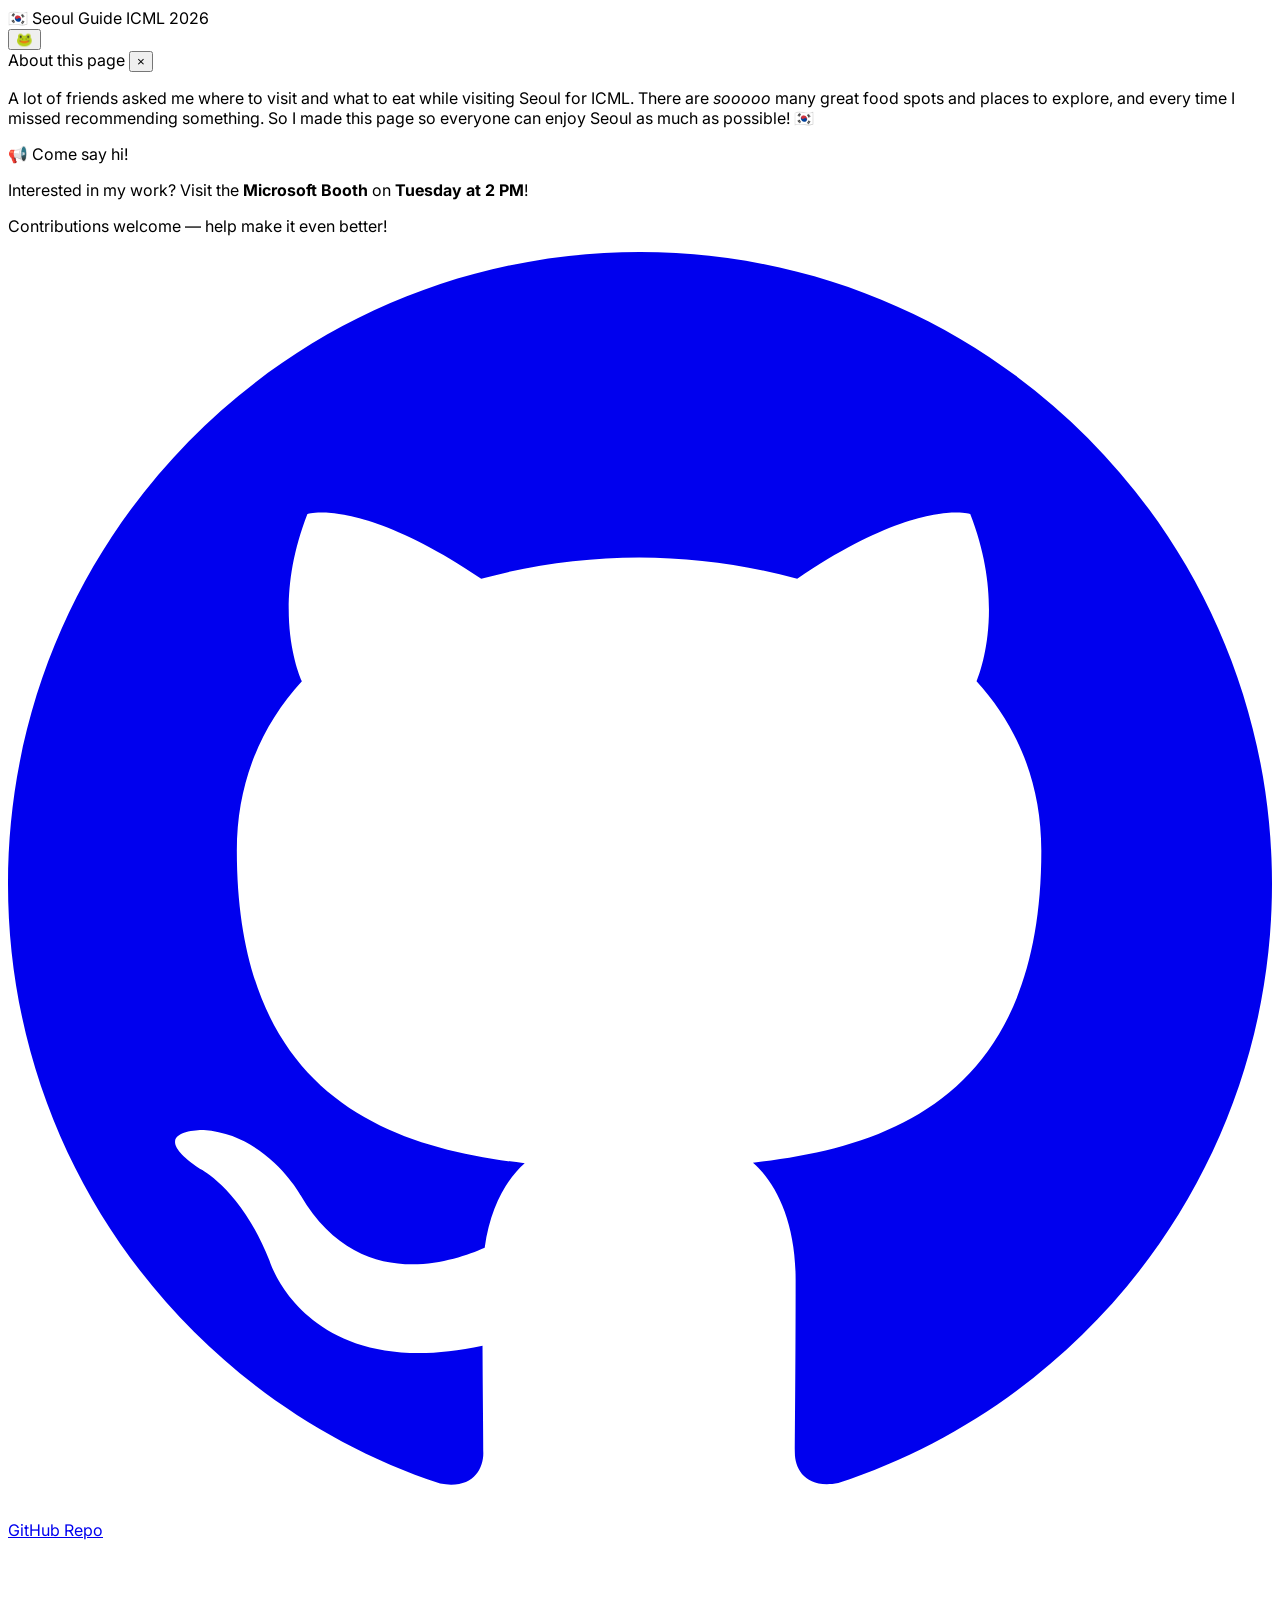
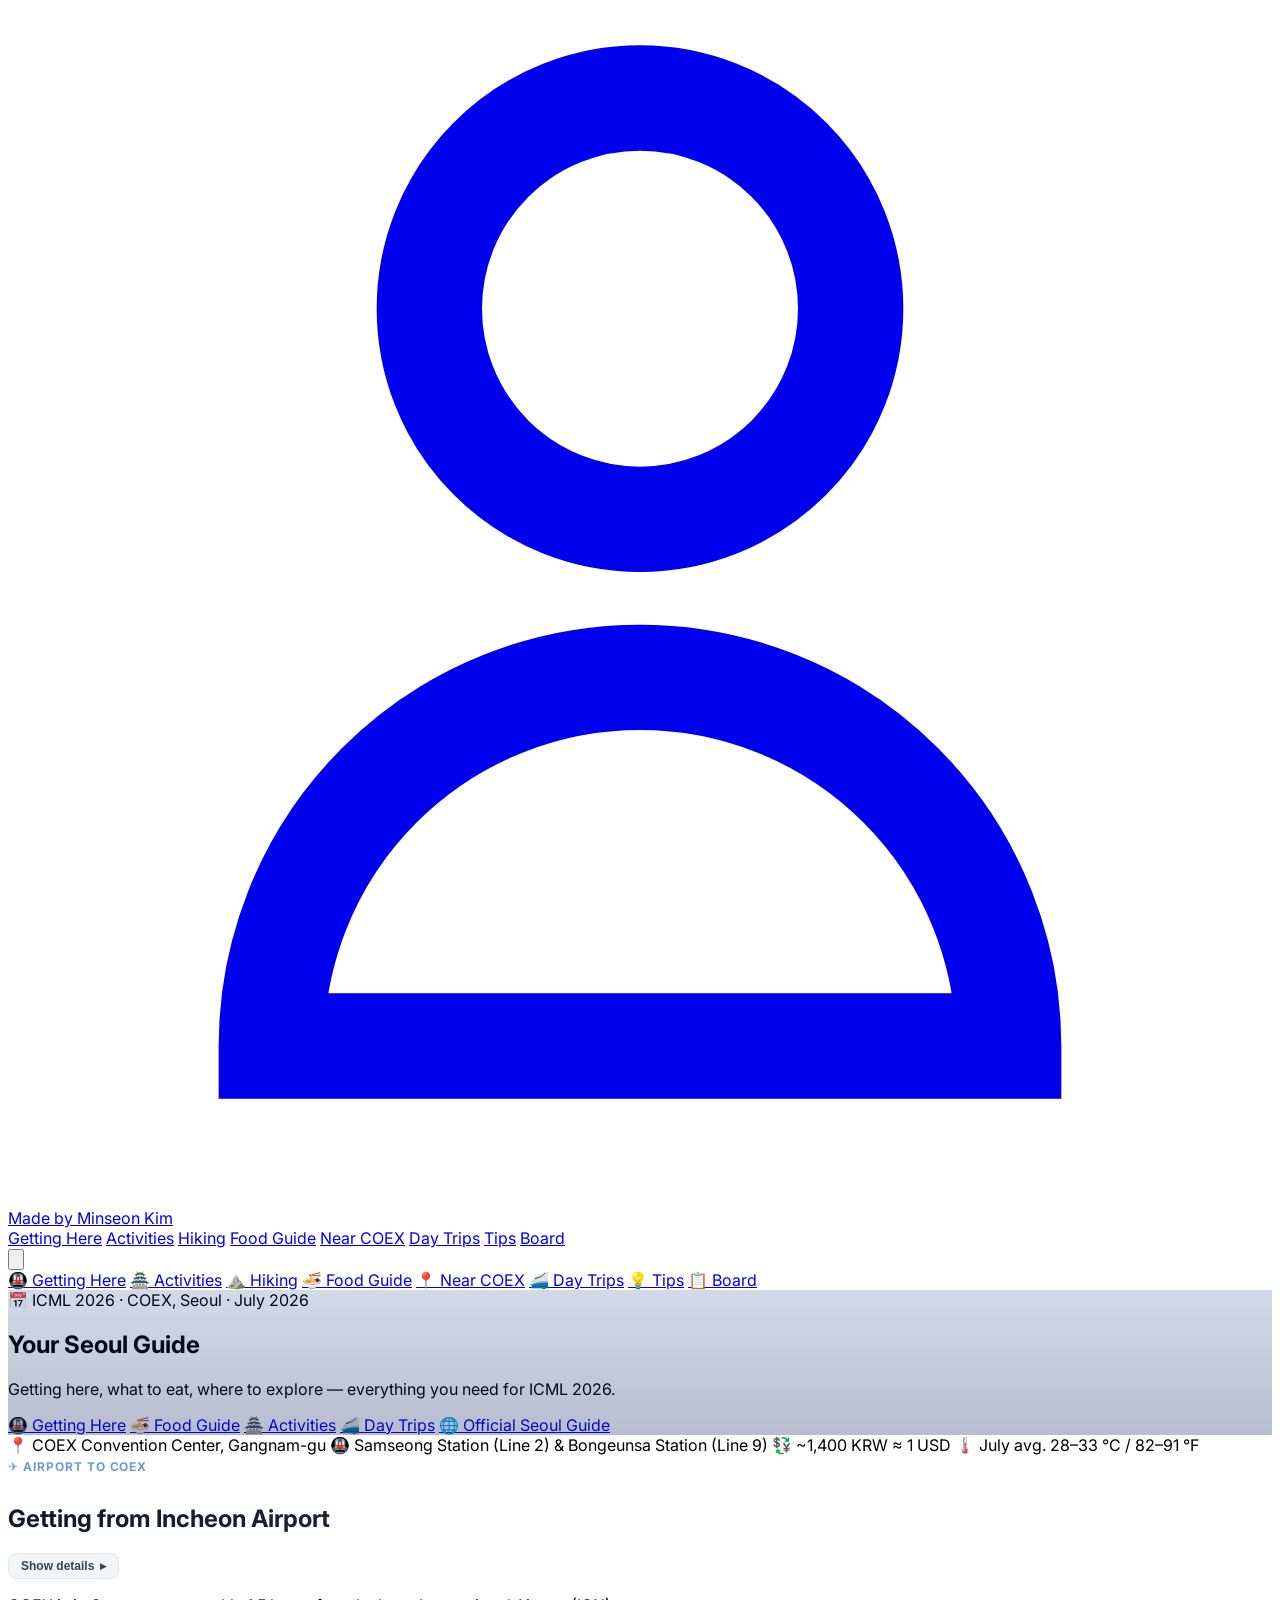
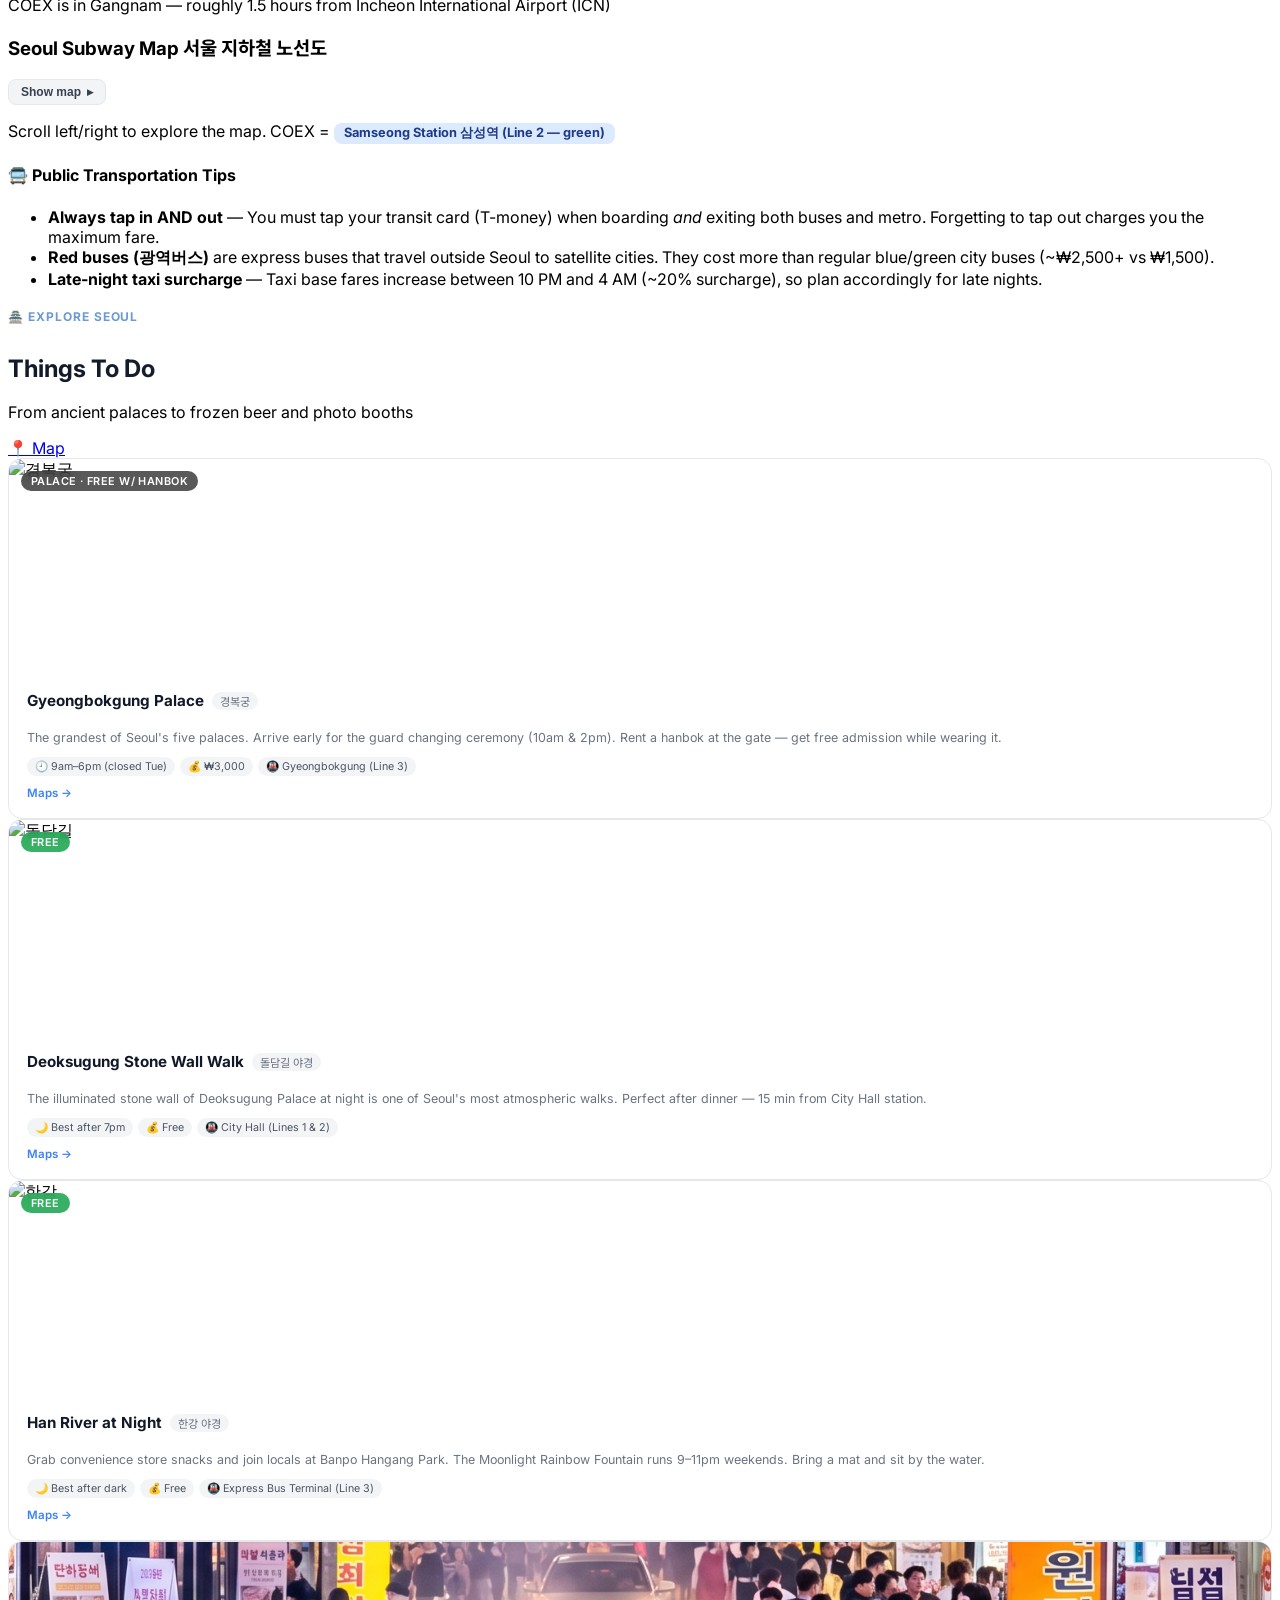
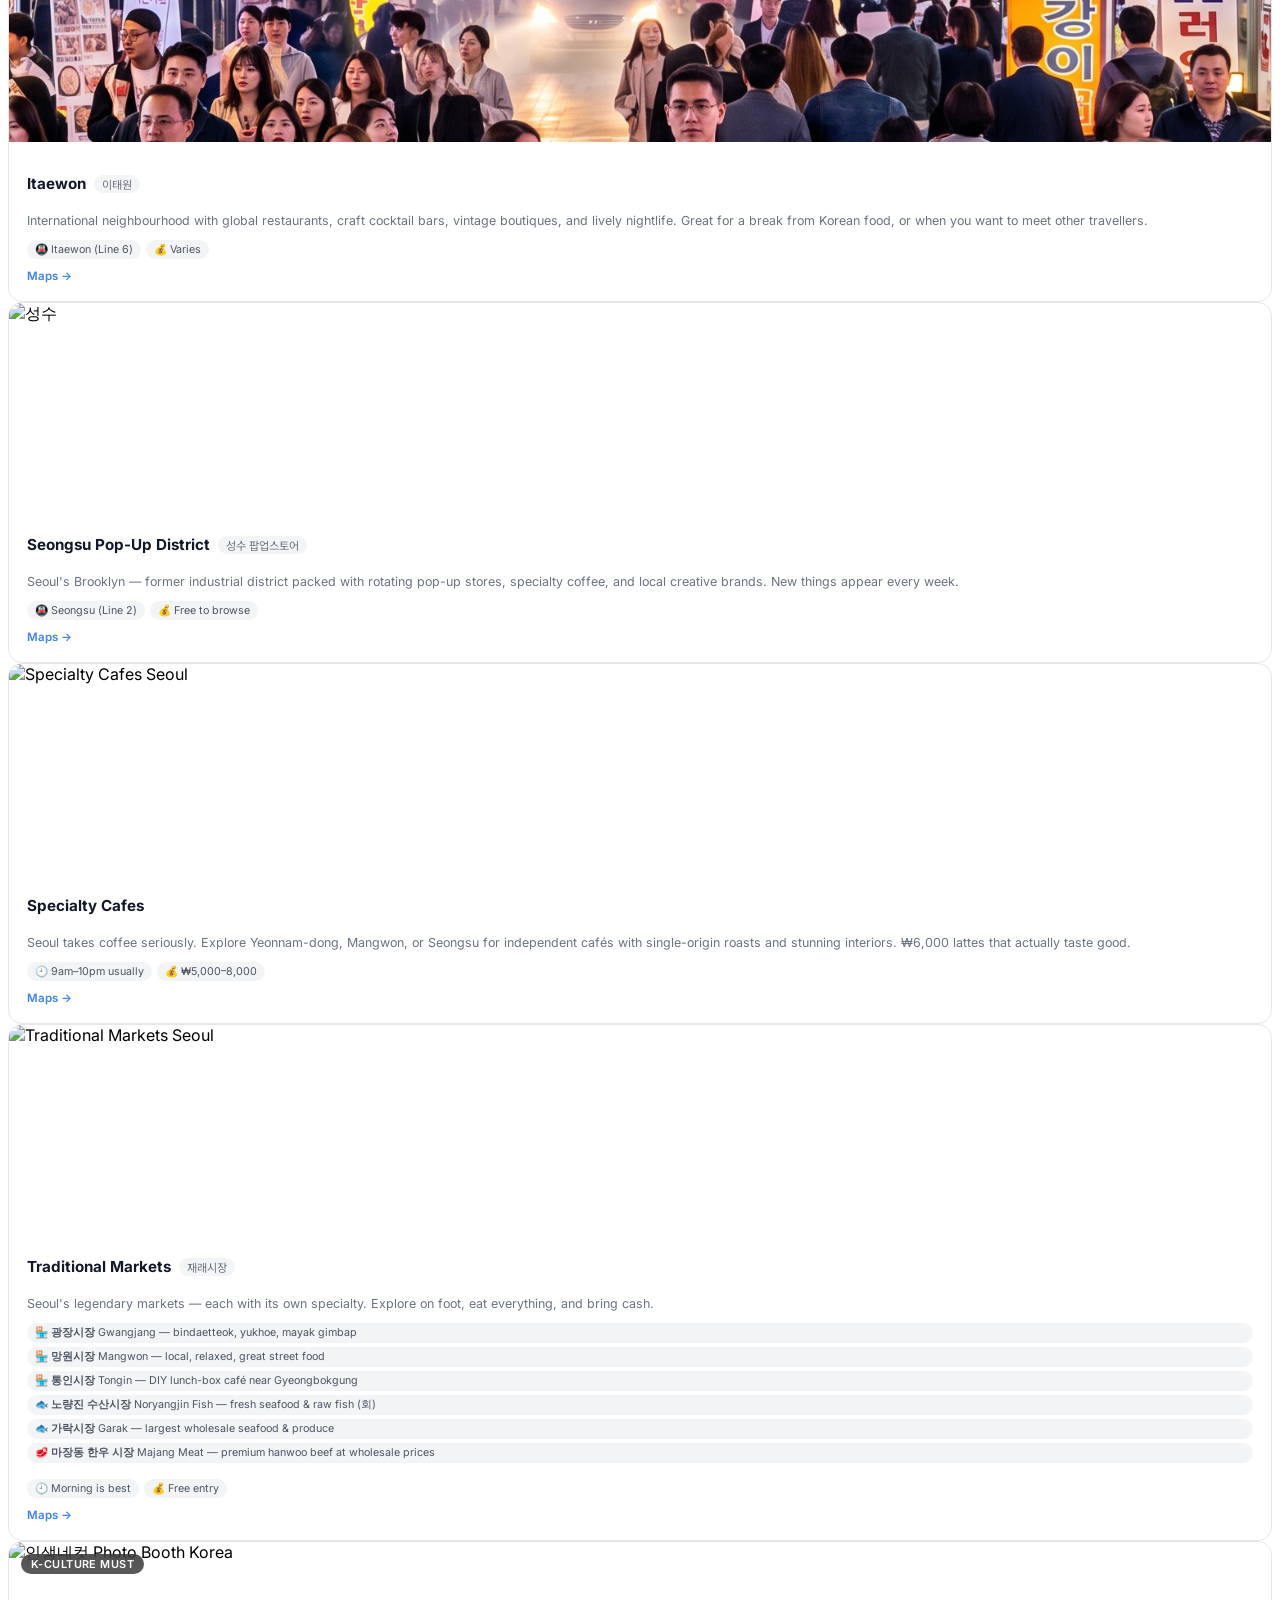
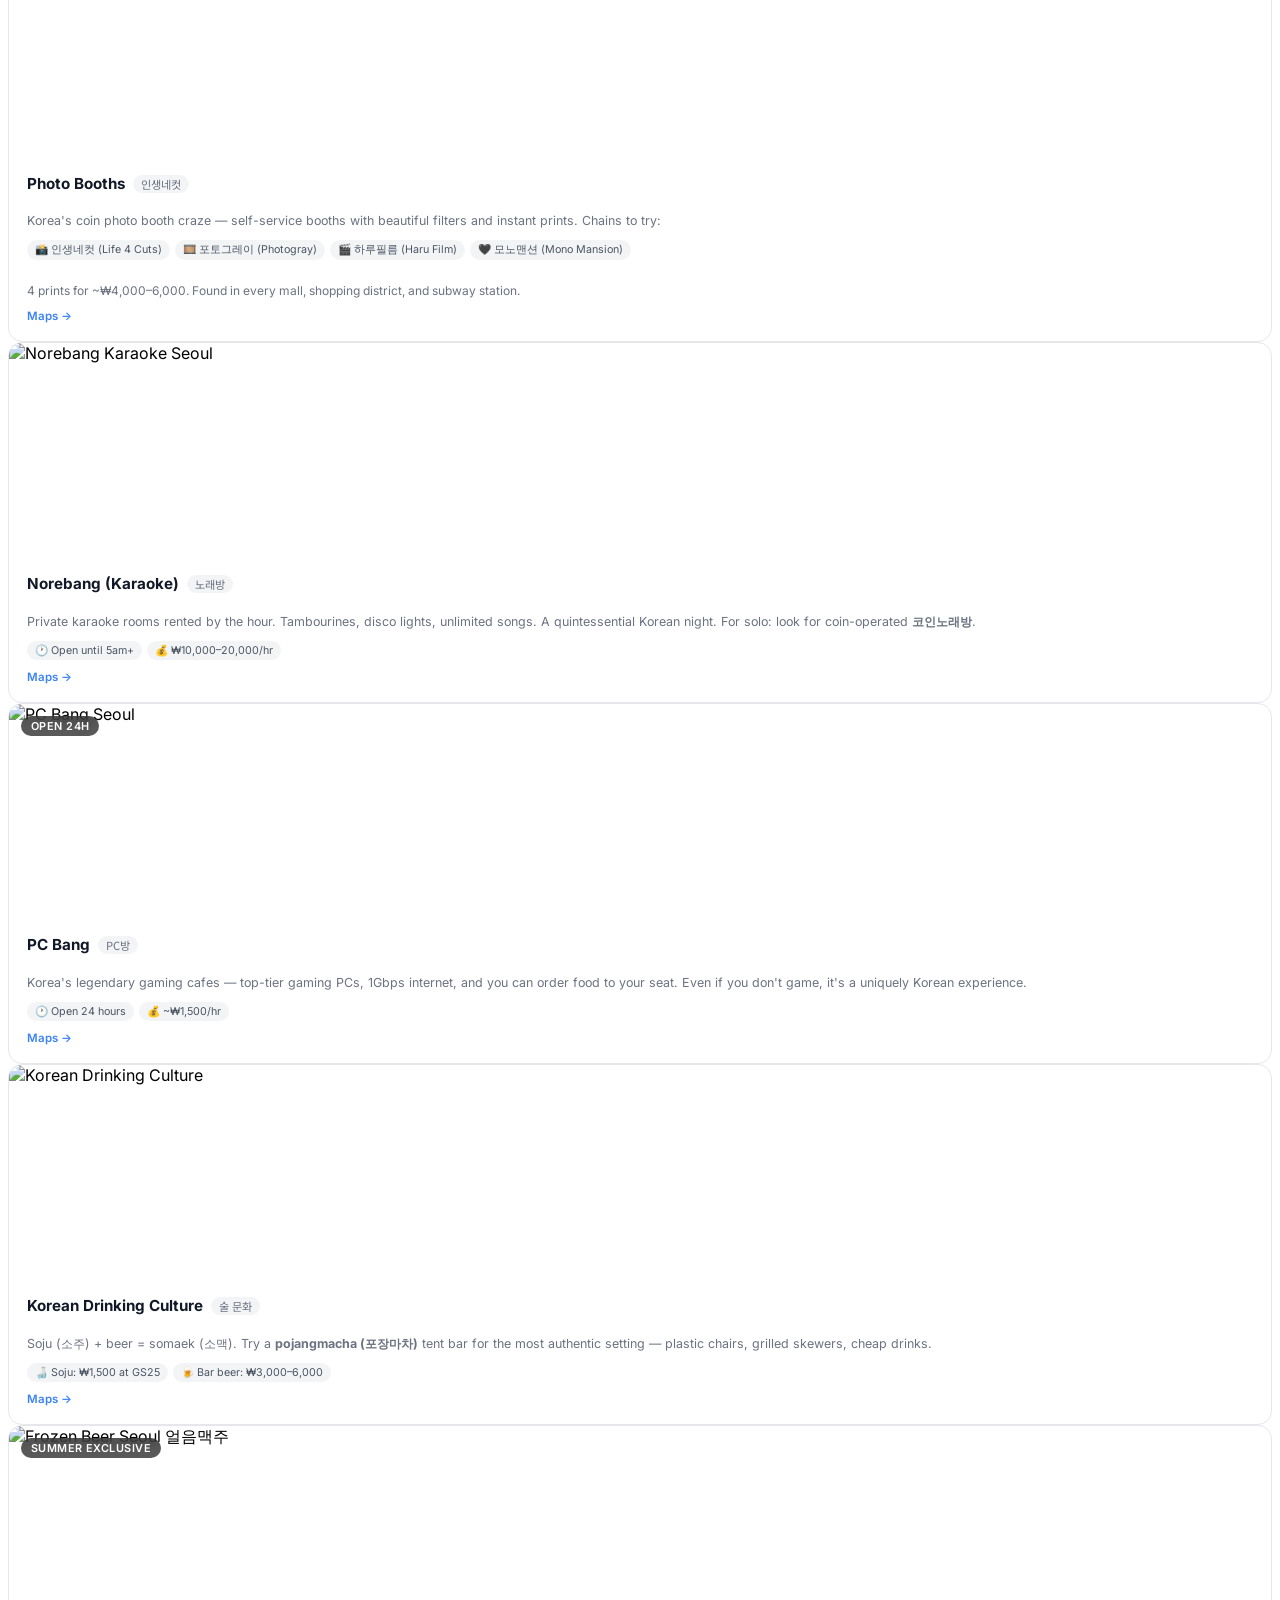
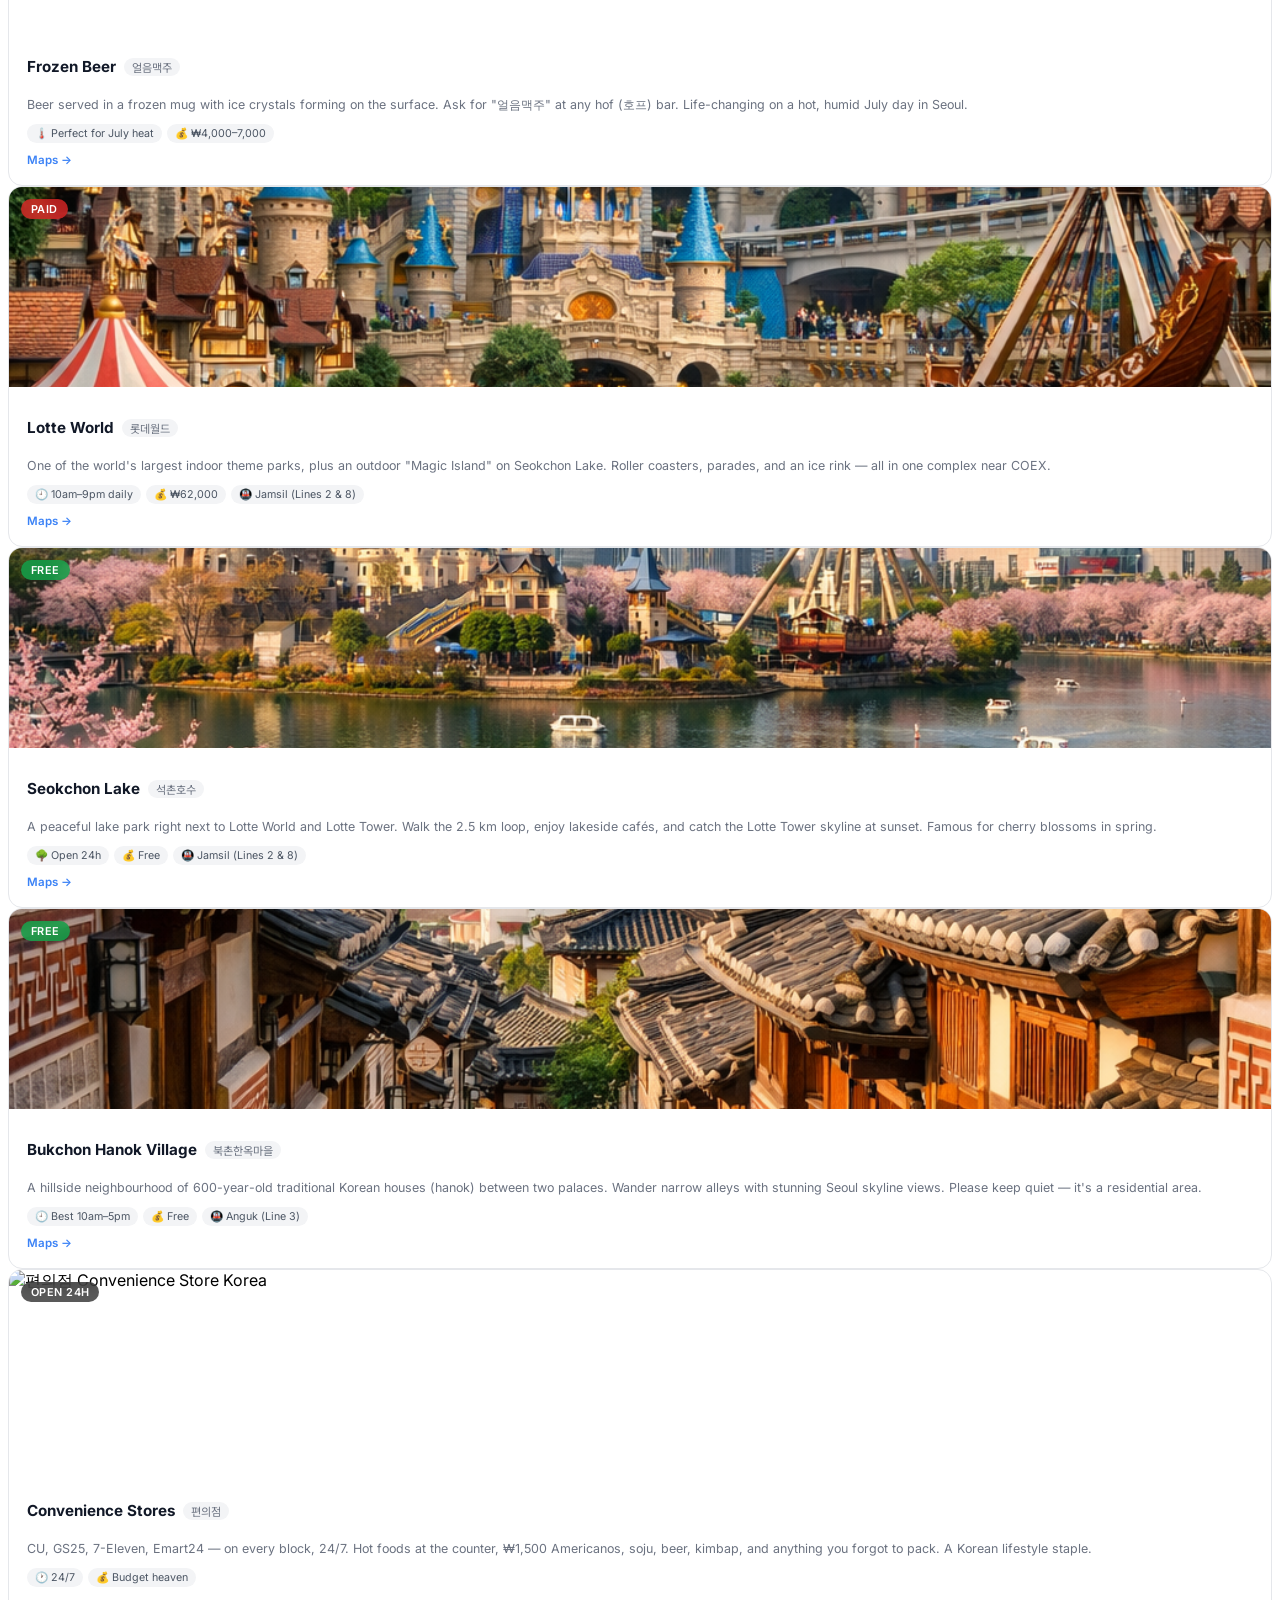
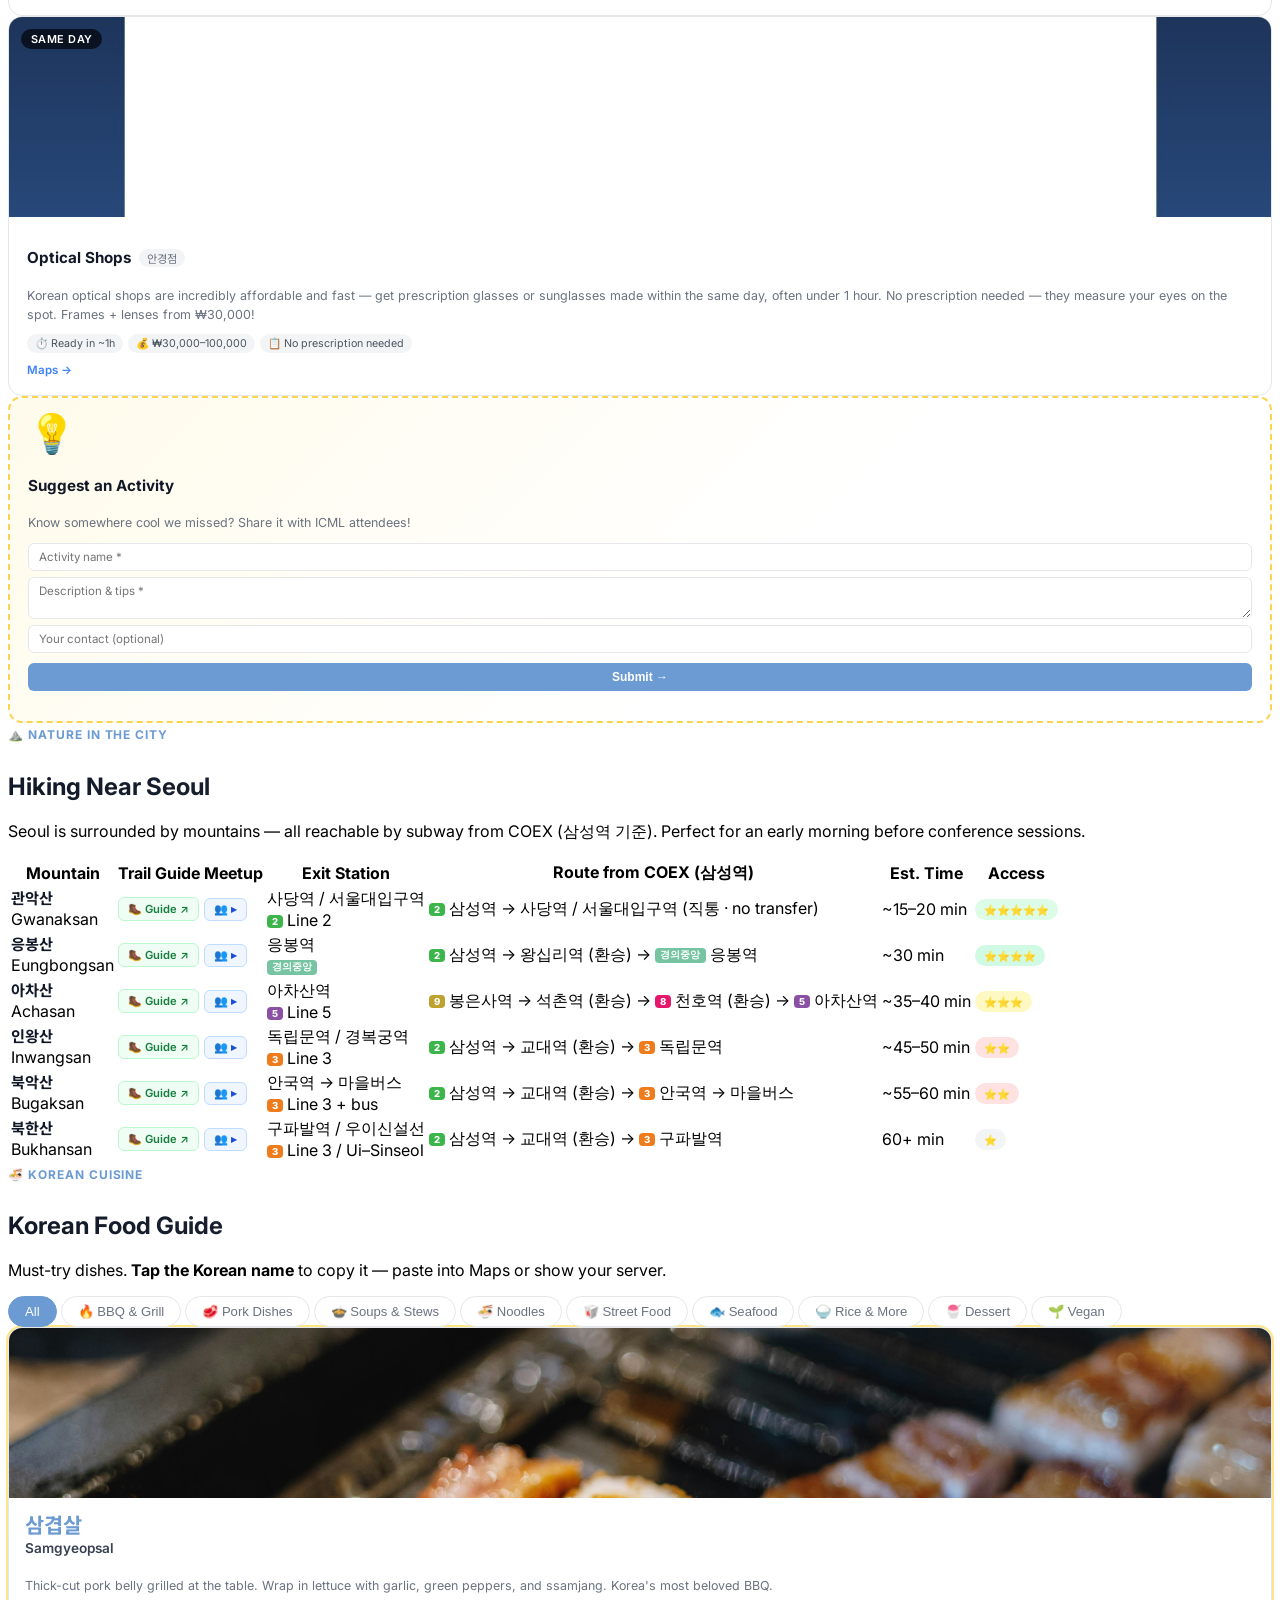
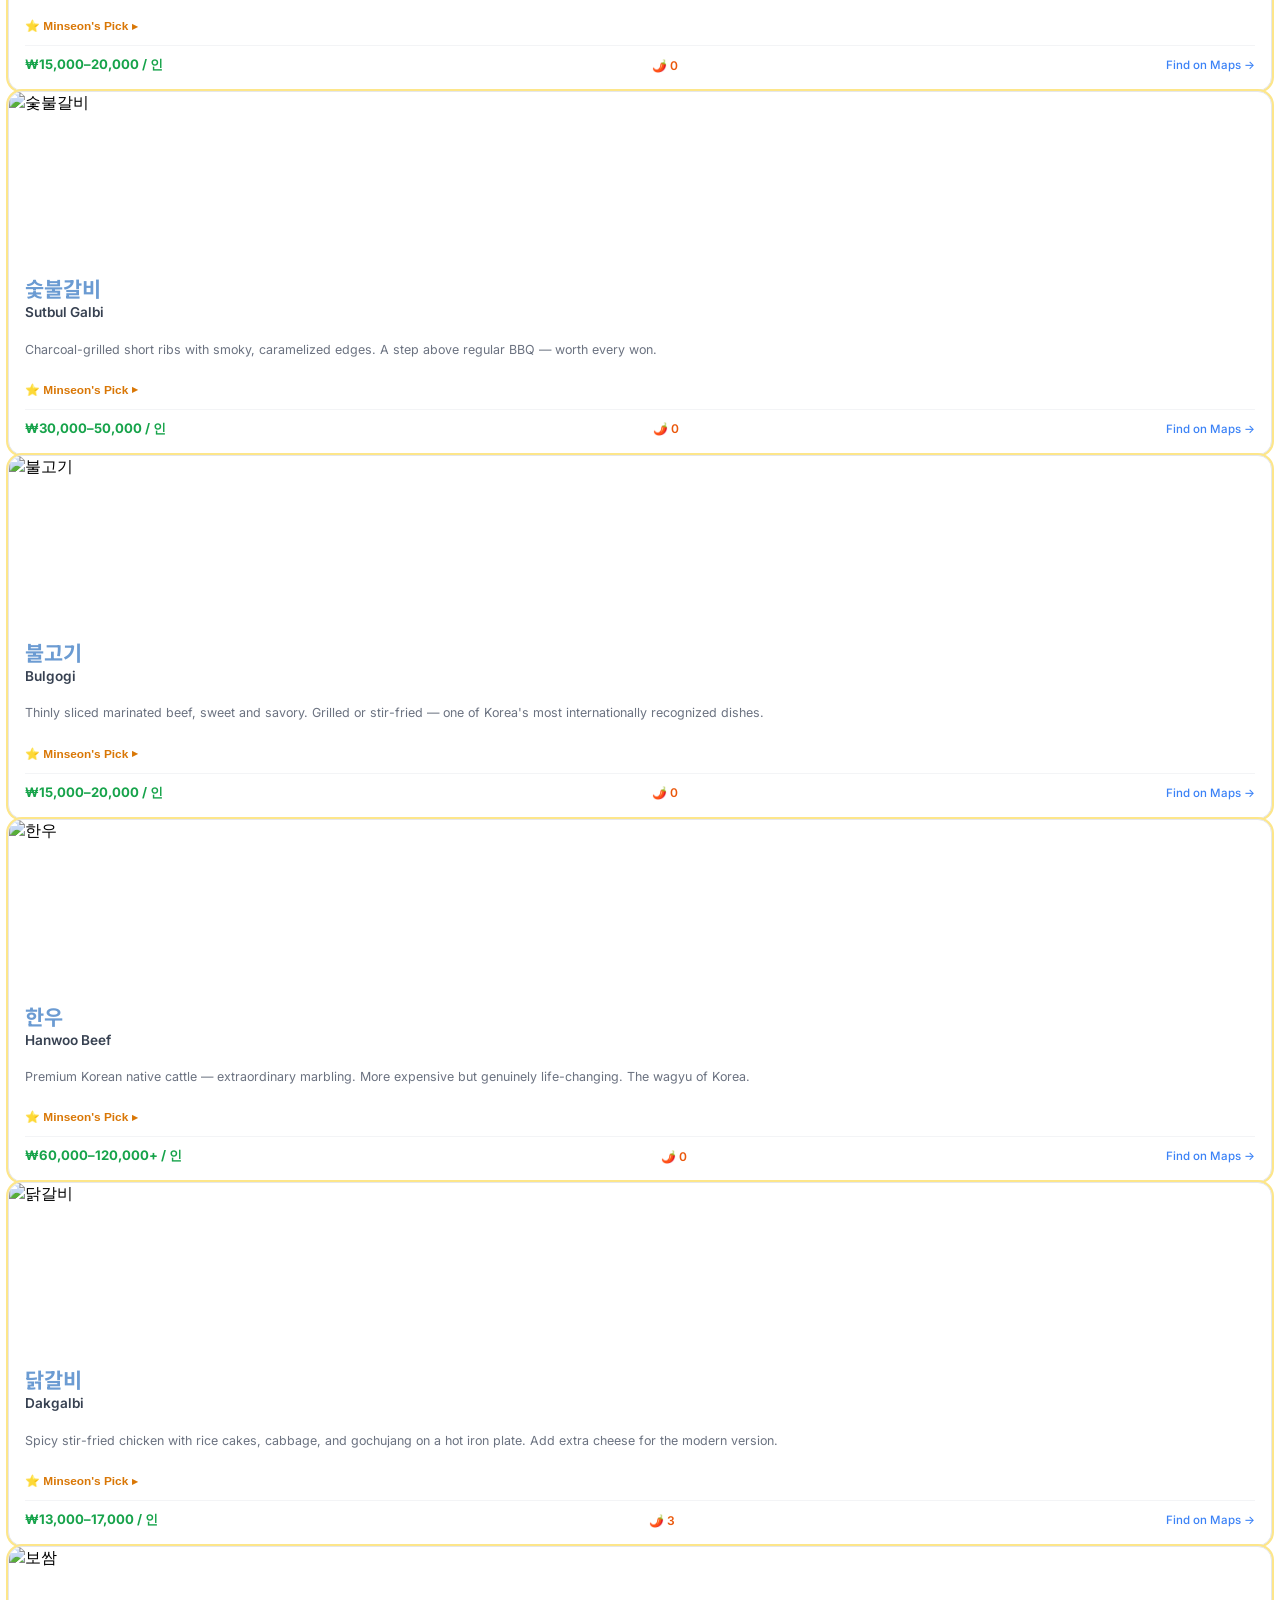
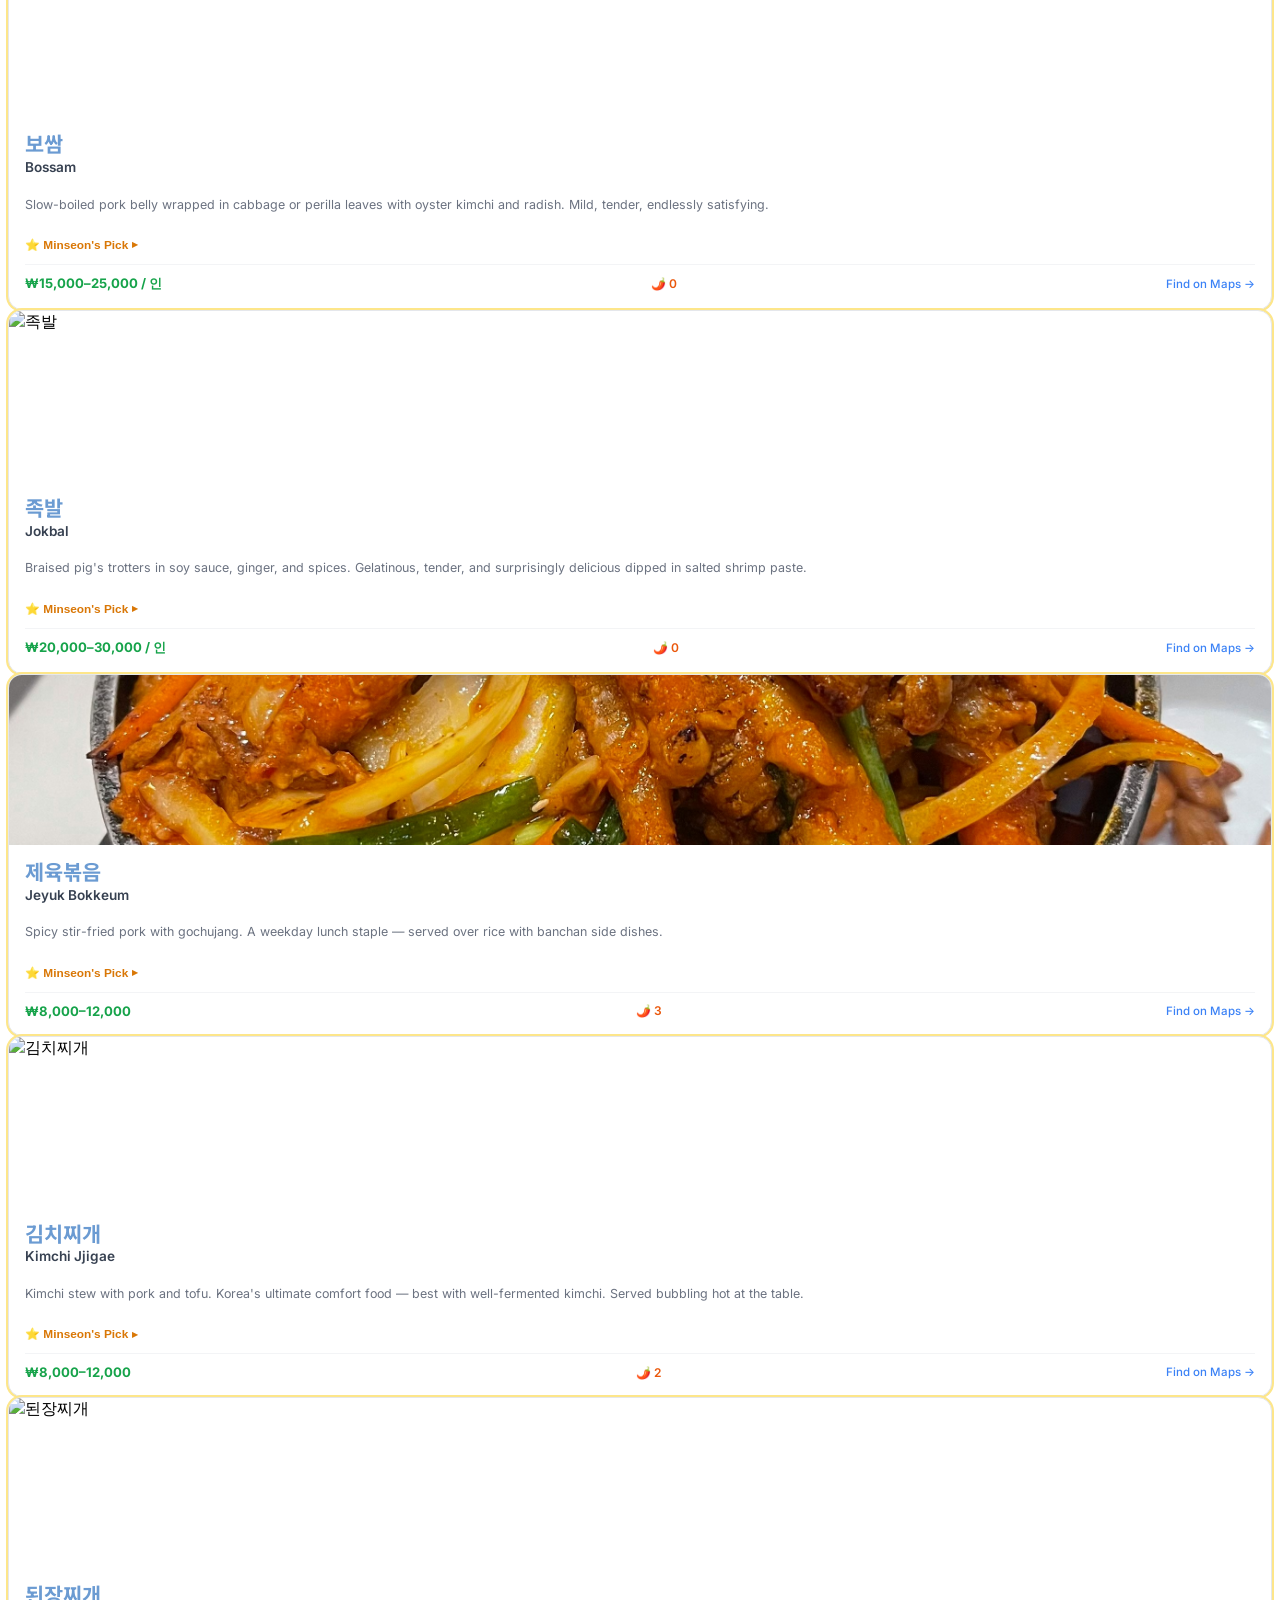
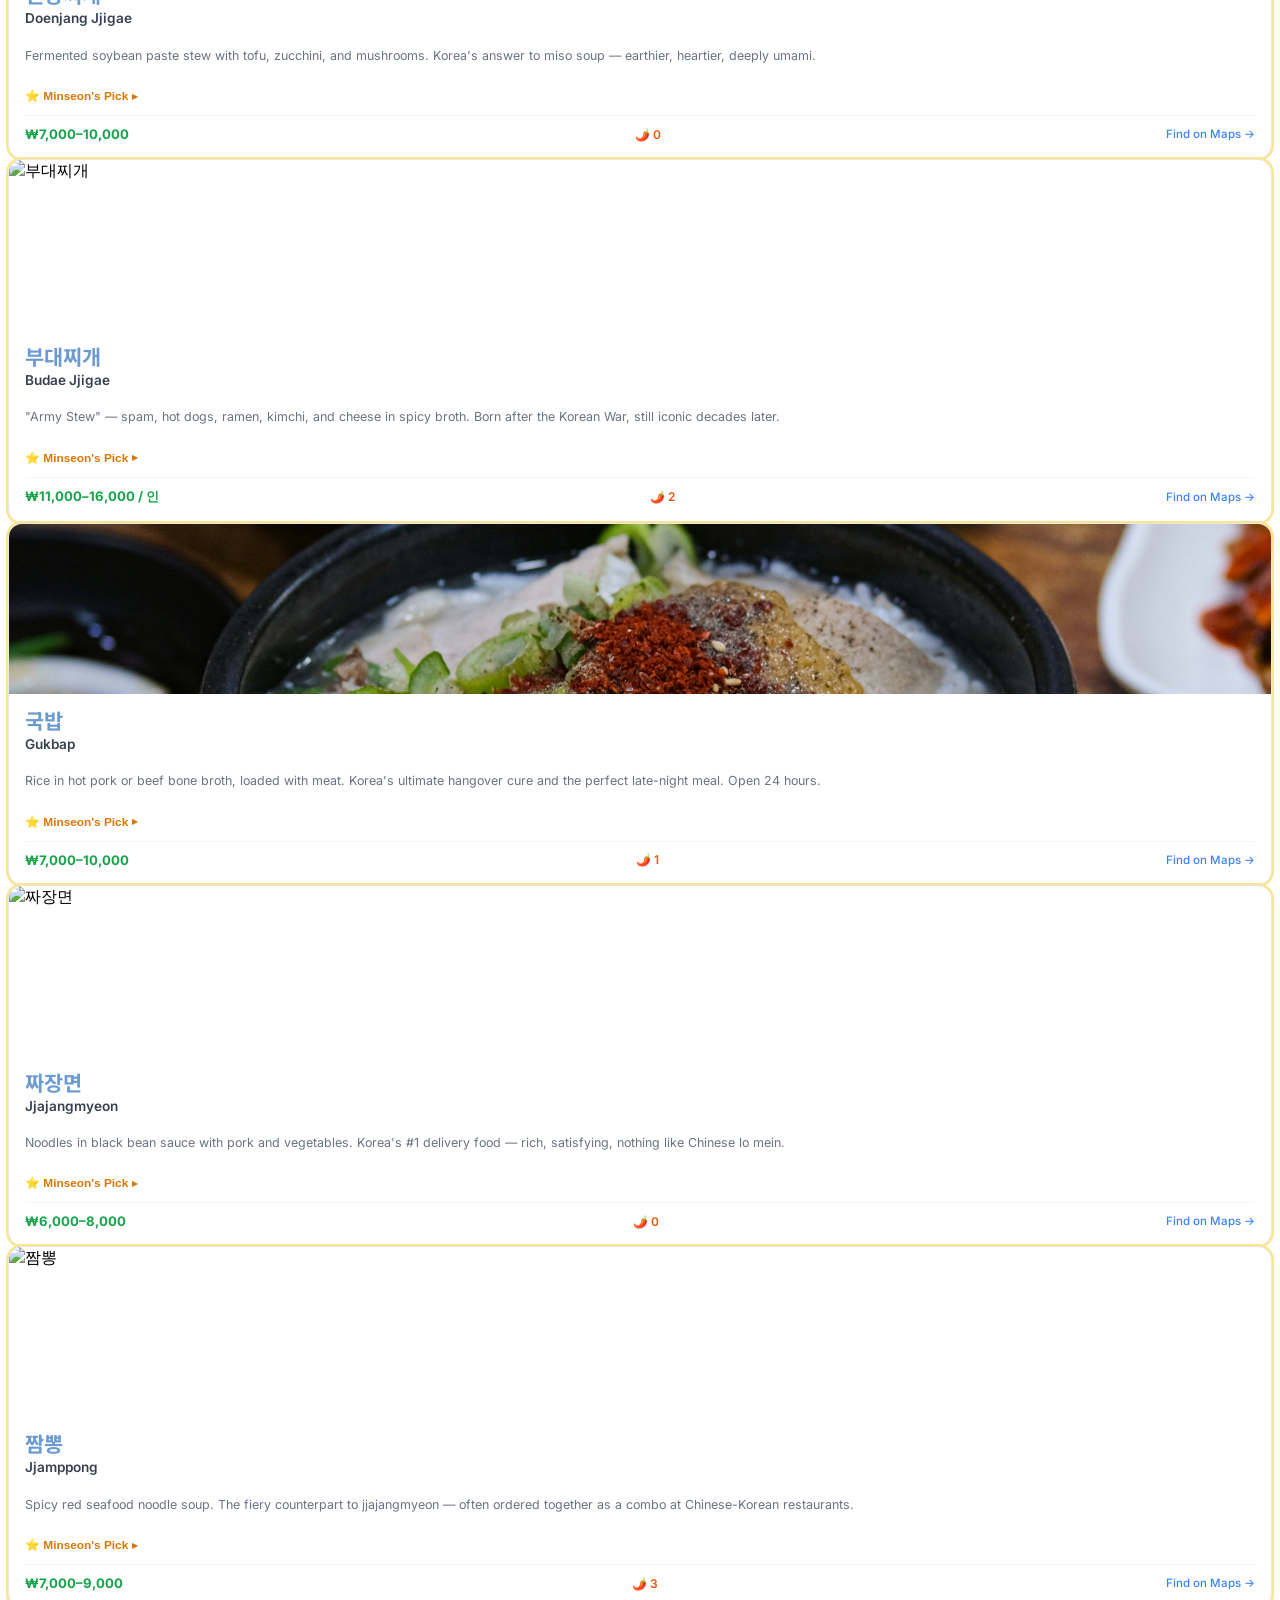
==== commit 7c94d5f2: "Add Minseon's Pick feature: CSV-driven restaurant recommendations in food cards - Add data/minseon-p" ====
--- a/index.html
+++ b/index.html
@@ -1771,6 +1771,7 @@
 })();
 </script>
 <script src="js/main.js"></script>
+<script src="js/minseon-picks.js"></script>
 <script src="js/board.js"></script>
 </body>
 </html>
--- a/css/style.css
+++ b/css/style.css
@@ -220,6 +220,32 @@
 .spice-level { font-size: 0.75rem; font-weight: 600; color: #EA580C; white-space: nowrap; }
 .maps-link { font-size: 0.72rem; color: #3B82F6; text-decoration: none; font-weight: 500; }
 .maps-link:hover { text-decoration: underline; }
+
+/* ── Minseon's Pick ───────────────────────────────────── */
+.minseon-pick { margin-top: 8px; margin-bottom: 8px; }
+.minseon-pick-toggle {
+  background: none; border: none; cursor: pointer;
+  font-size: 0.74rem; font-weight: 600; color: #D97706;
+  padding: 4px 0; display: flex; align-items: center; gap: 4px;
+}
+.minseon-pick-toggle::after {
+  content: '▸'; font-size: 0.7rem; transition: transform 0.2s;
+}
+.minseon-pick-toggle.open::after { transform: rotate(90deg); }
+.minseon-pick-body {
+  margin-top: 6px; padding: 8px 10px;
+  background: #FFFBEB; border-radius: 6px; border: 1px solid #FDE68A;
+}
+.minseon-pick-item {
+  display: flex; align-items: center; justify-content: space-between;
+  gap: 8px; padding: 3px 0; font-size: 0.76rem;
+}
+.minseon-pick-item + .minseon-pick-item { border-top: 1px solid #FDE68A; padding-top: 6px; margin-top: 4px; }
+.pick-name { font-weight: 600; color: #92400E; }
+.pick-english { font-weight: 400; color: #B45309; font-size: 0.7rem; }
+.pick-map-link { font-size: 0.7rem; color: #3B82F6; text-decoration: none; font-weight: 500; white-space: nowrap; }
+.pick-map-link:hover { text-decoration: underline; }
+.food-card.has-pick { box-shadow: 0 0 0 2px #FDE68A; }
 
 /* ── COEX cards ───────────────────────────────────────── */
 .coex-card {
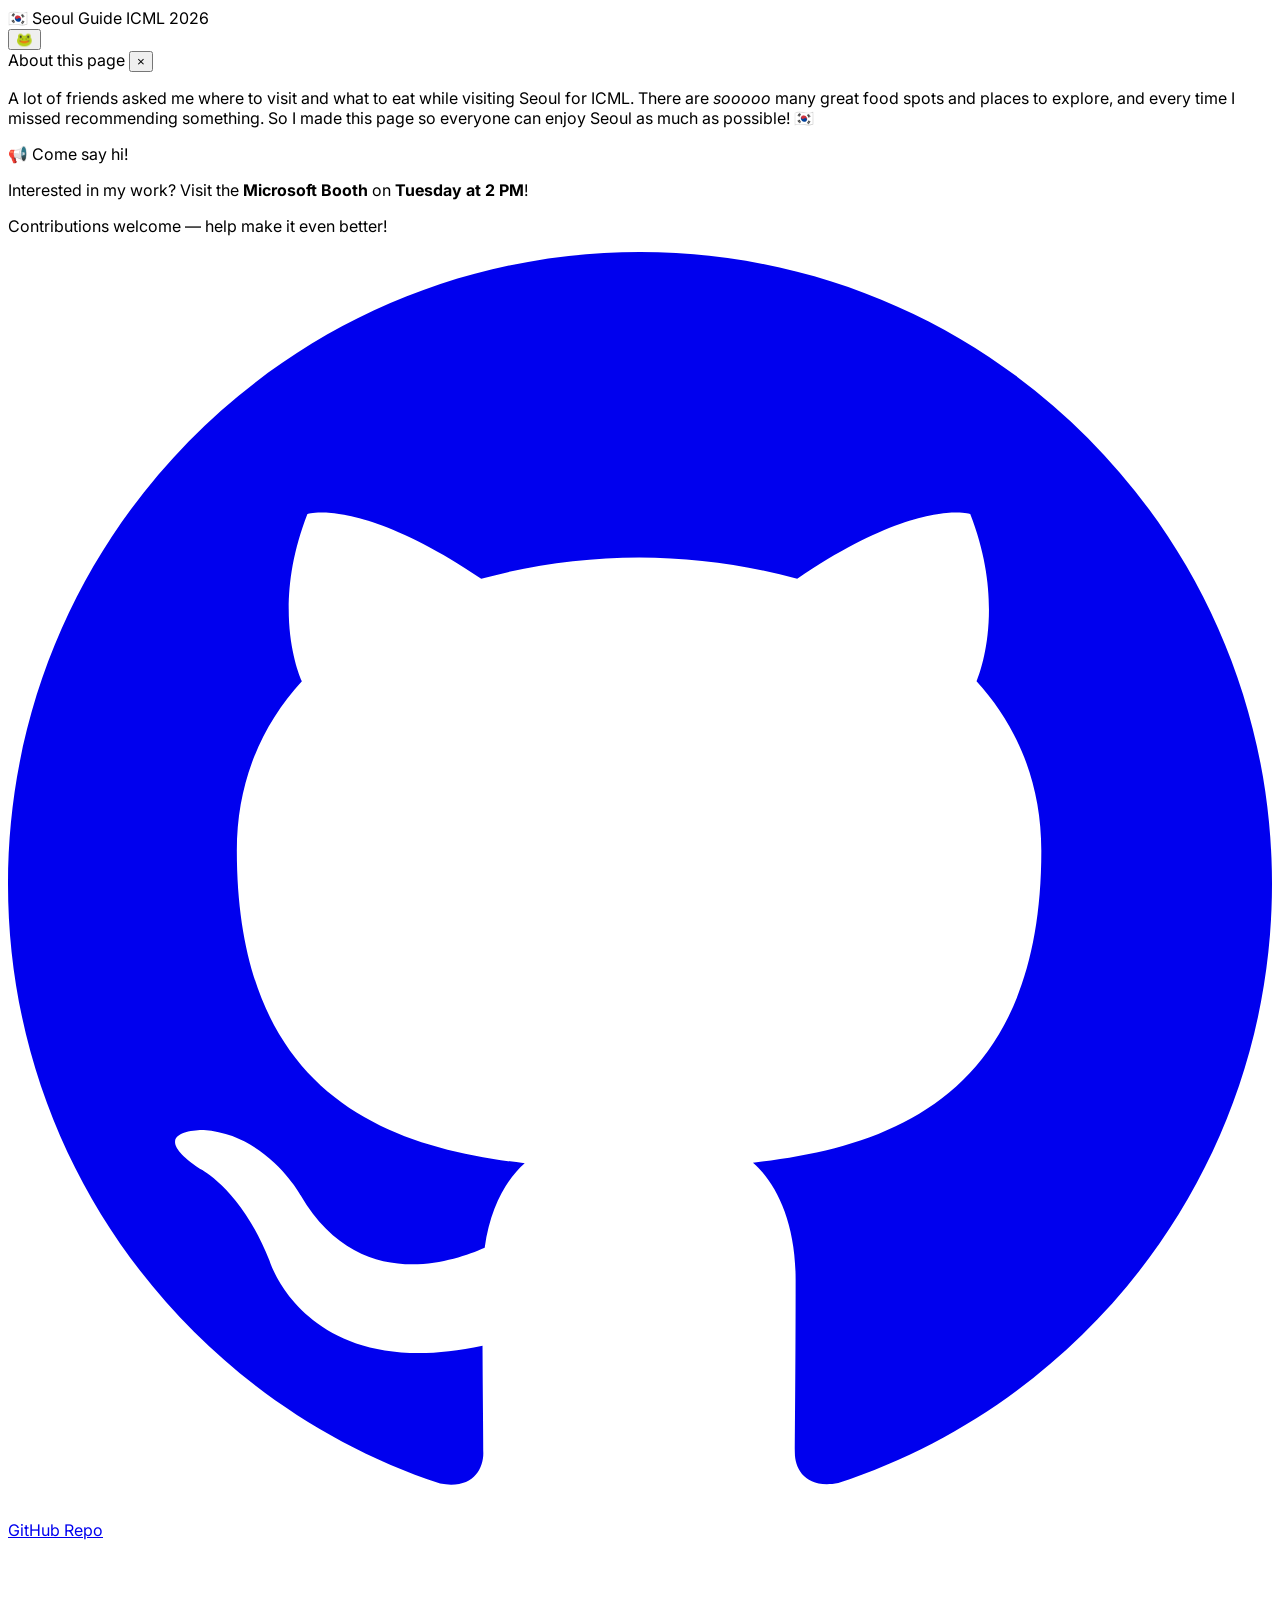
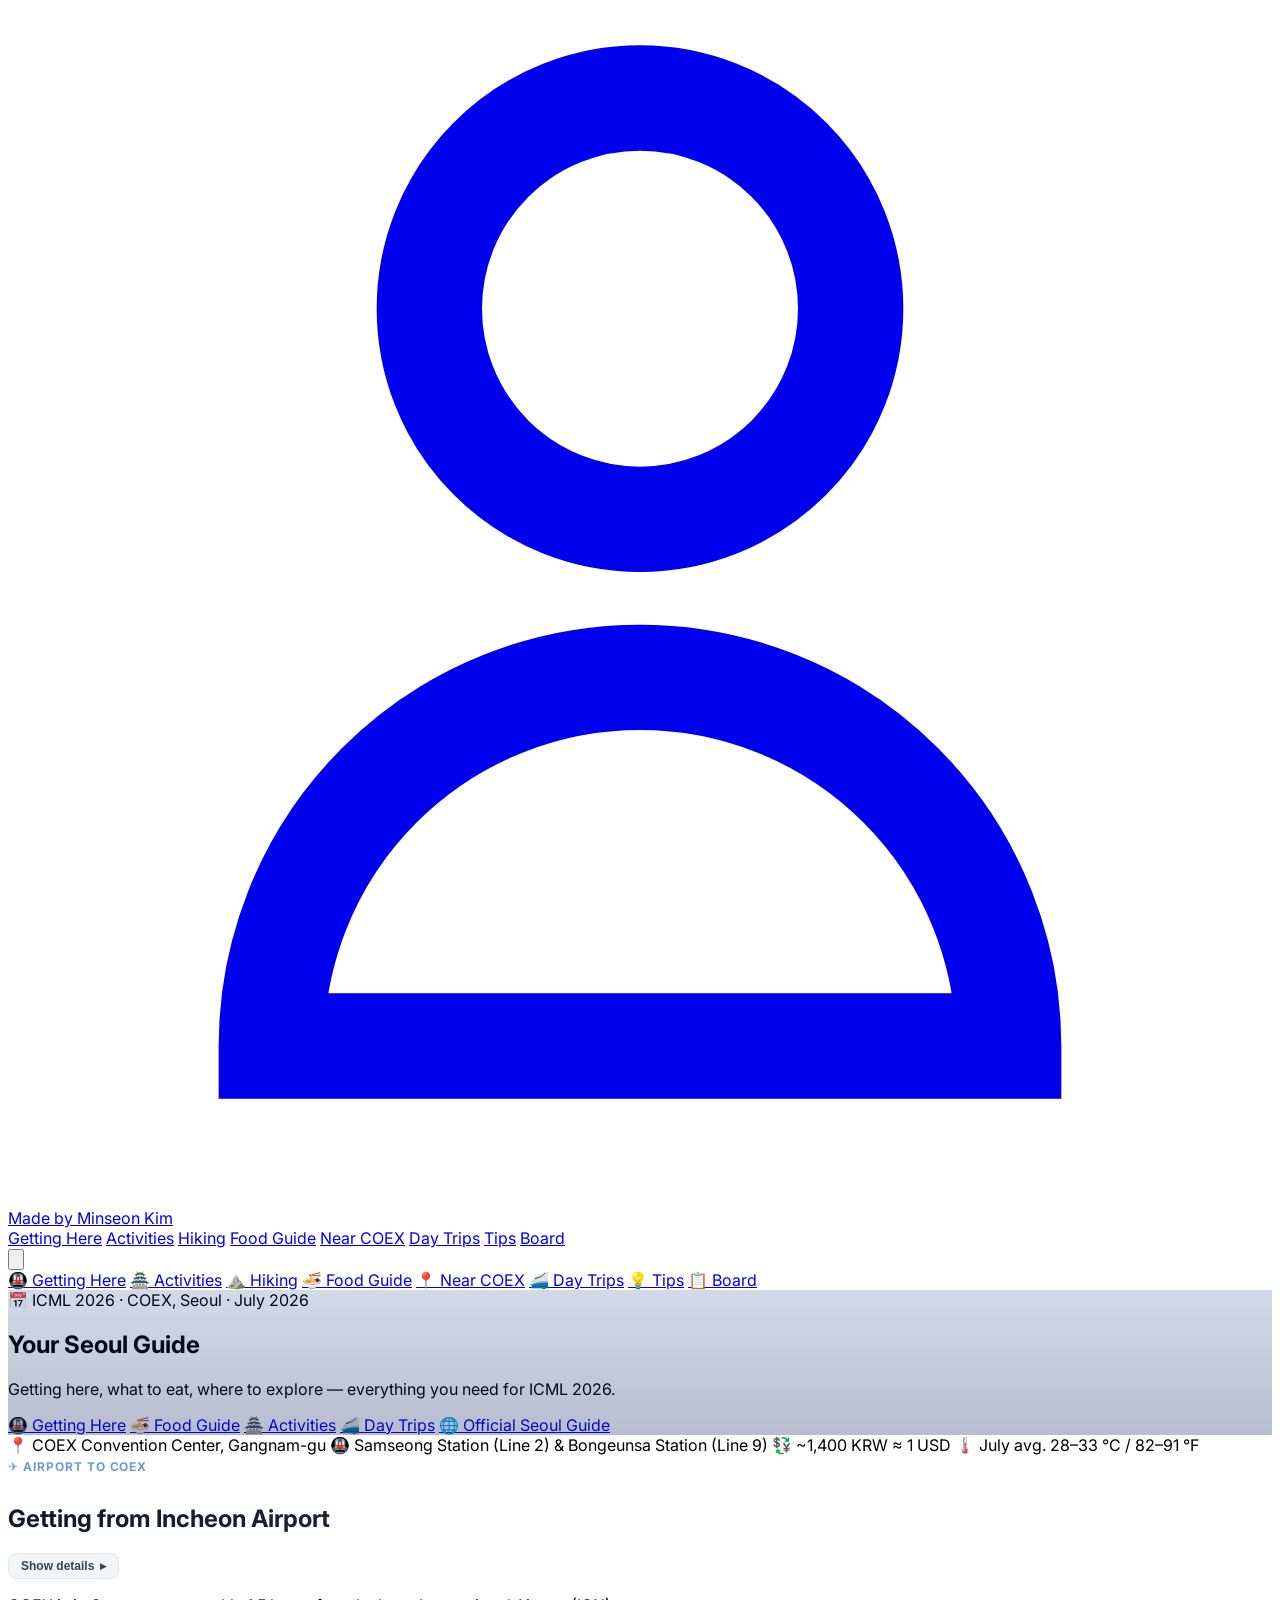
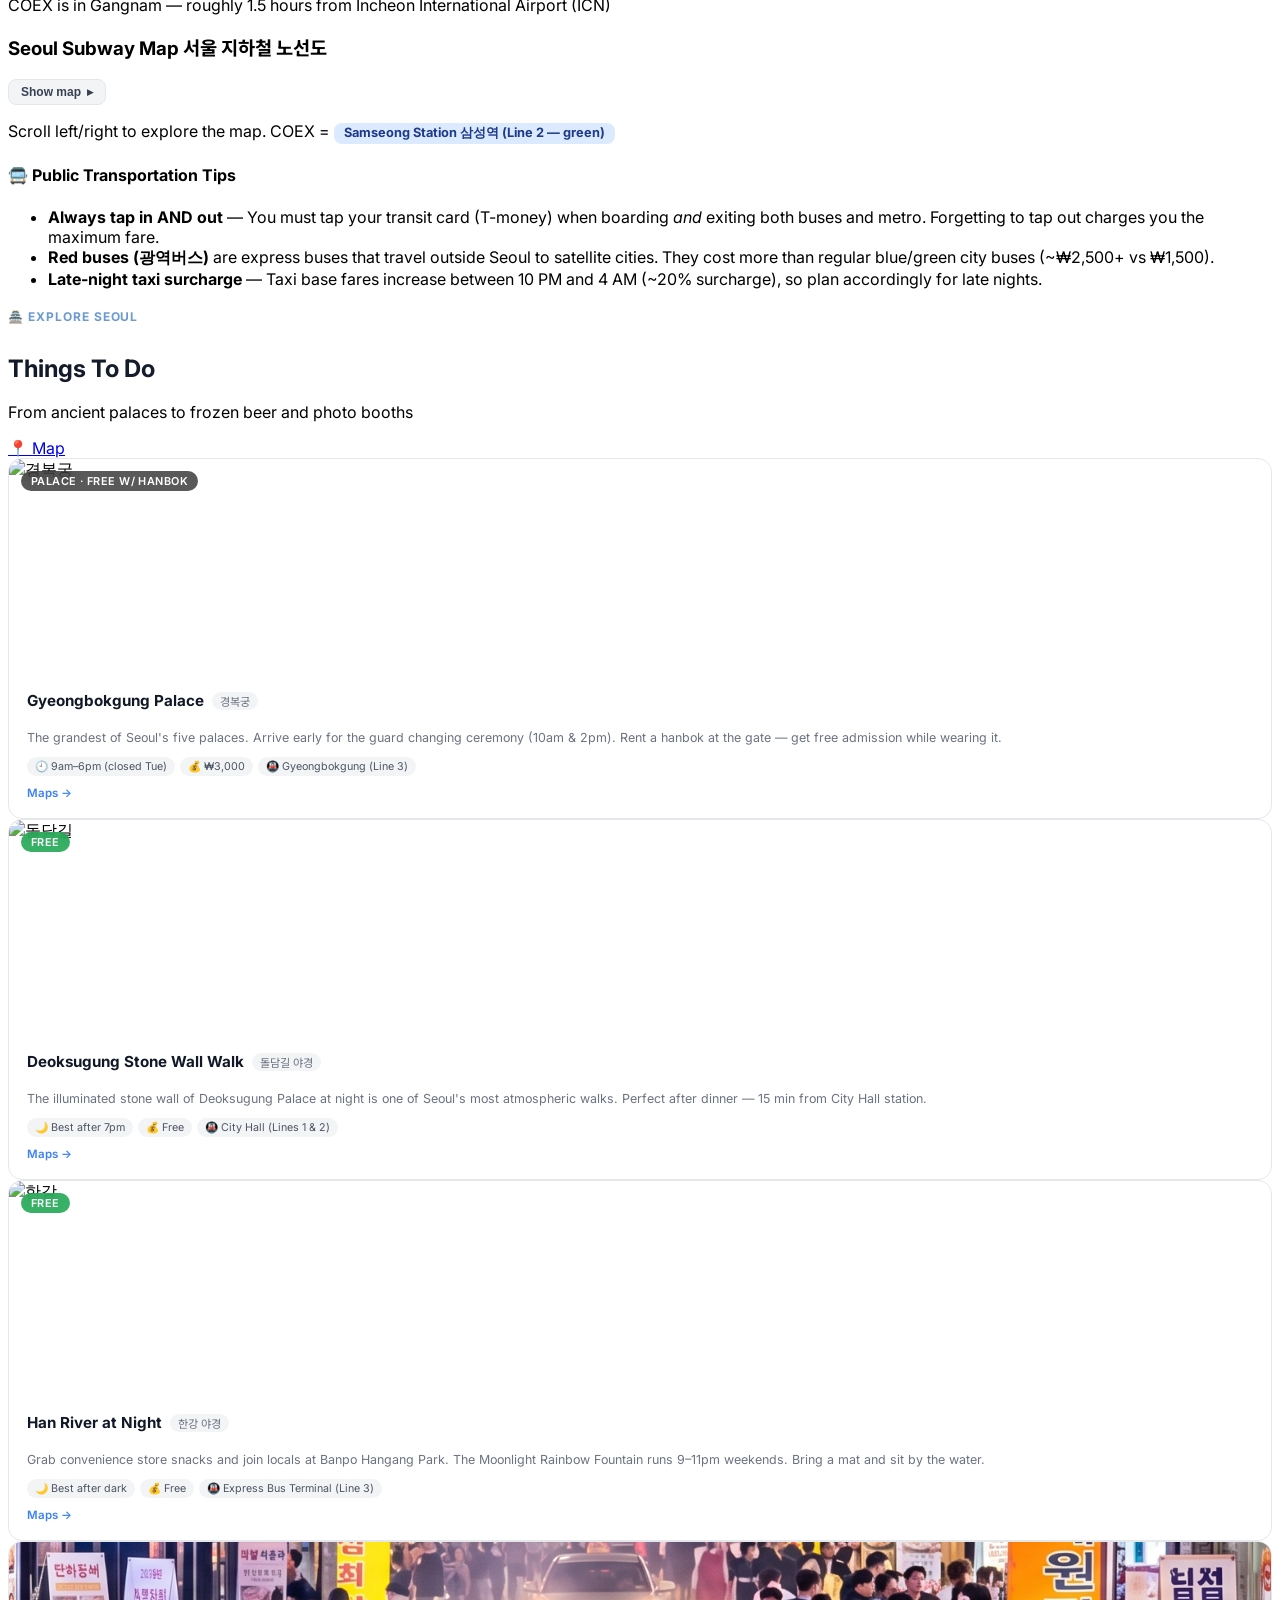
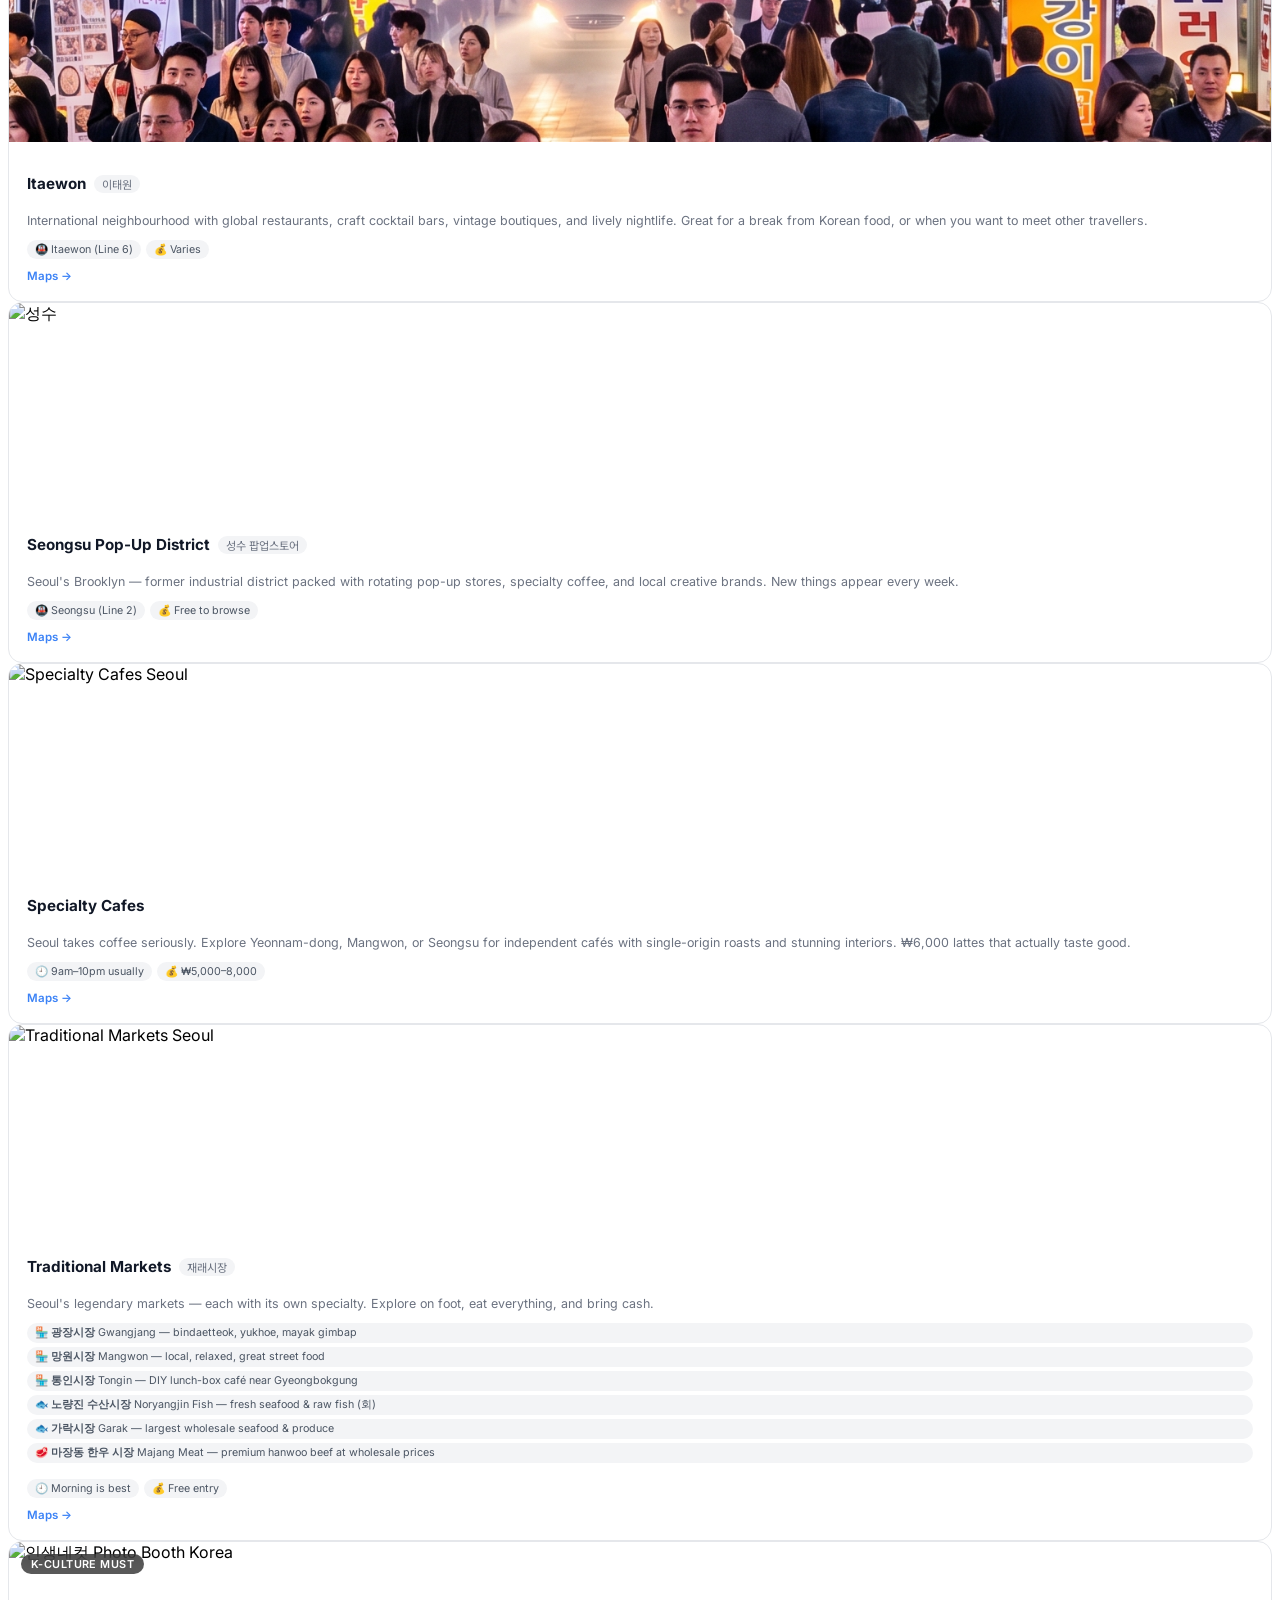
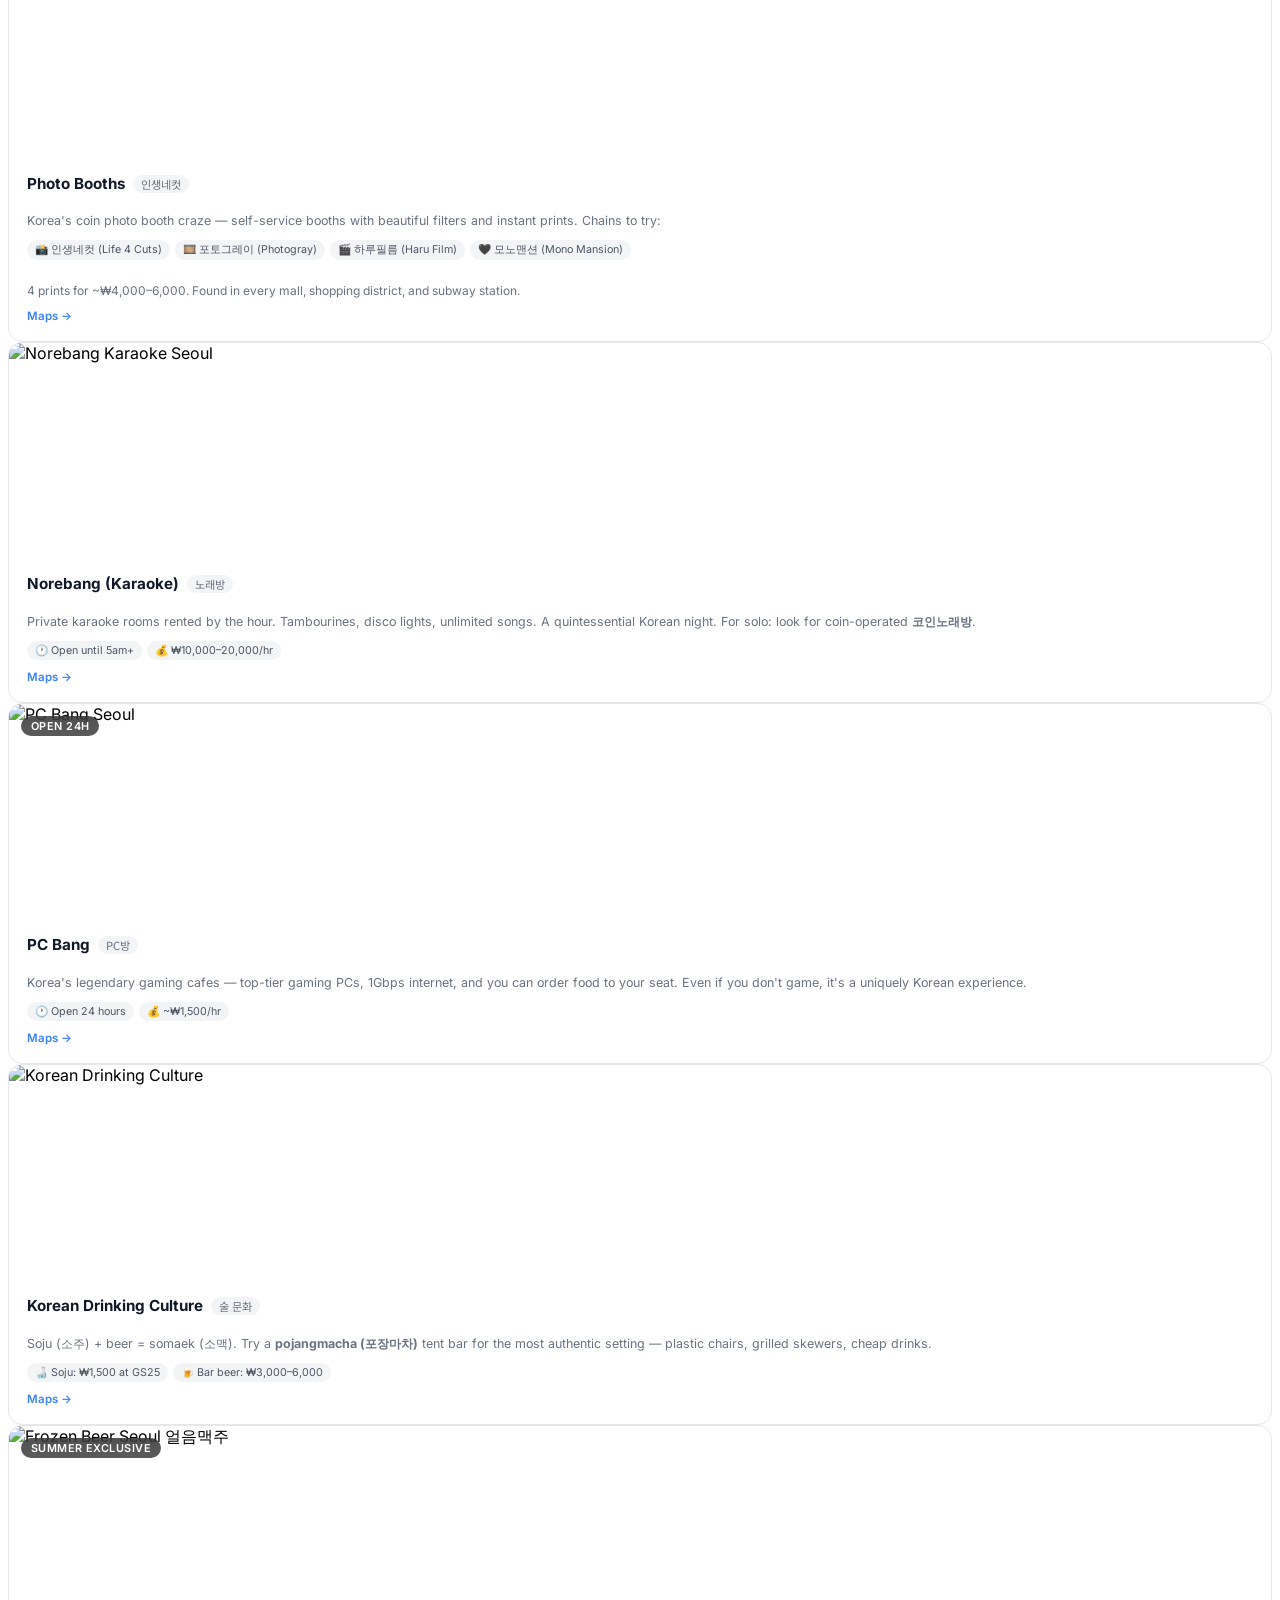
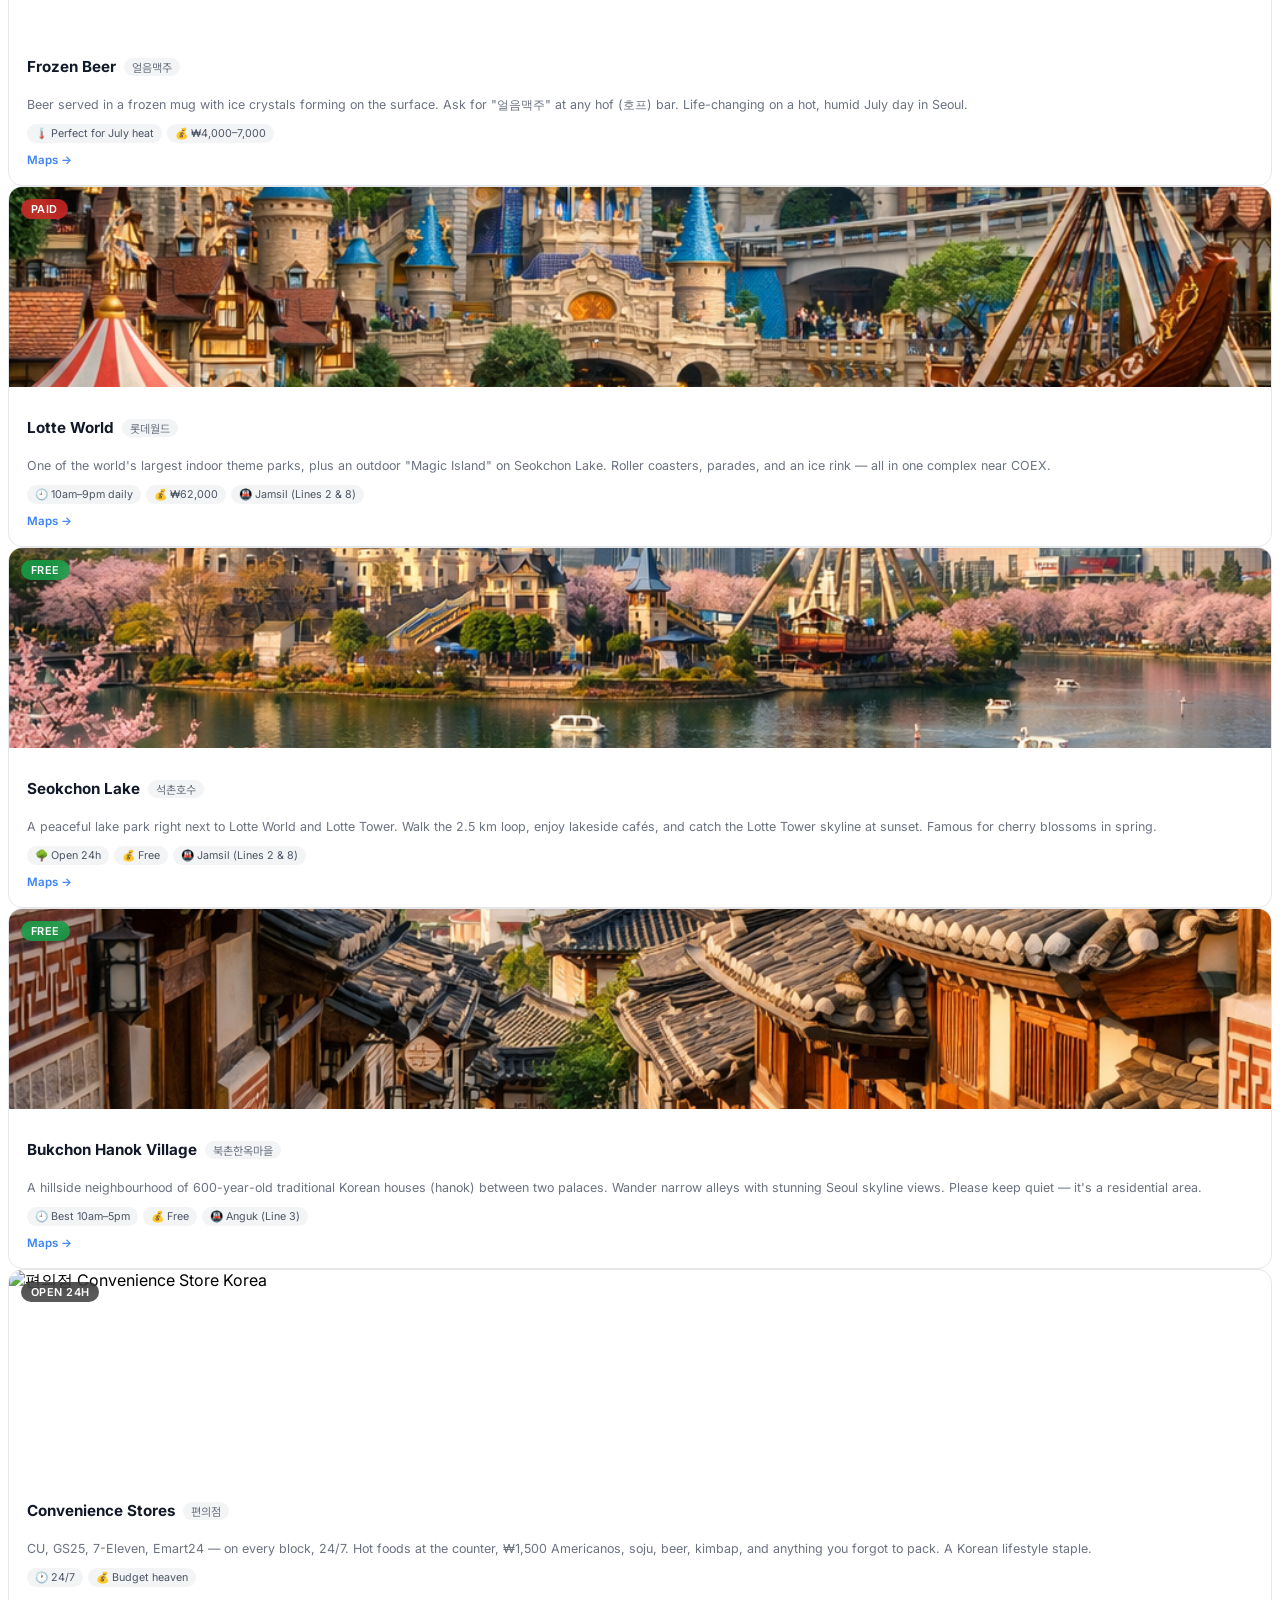
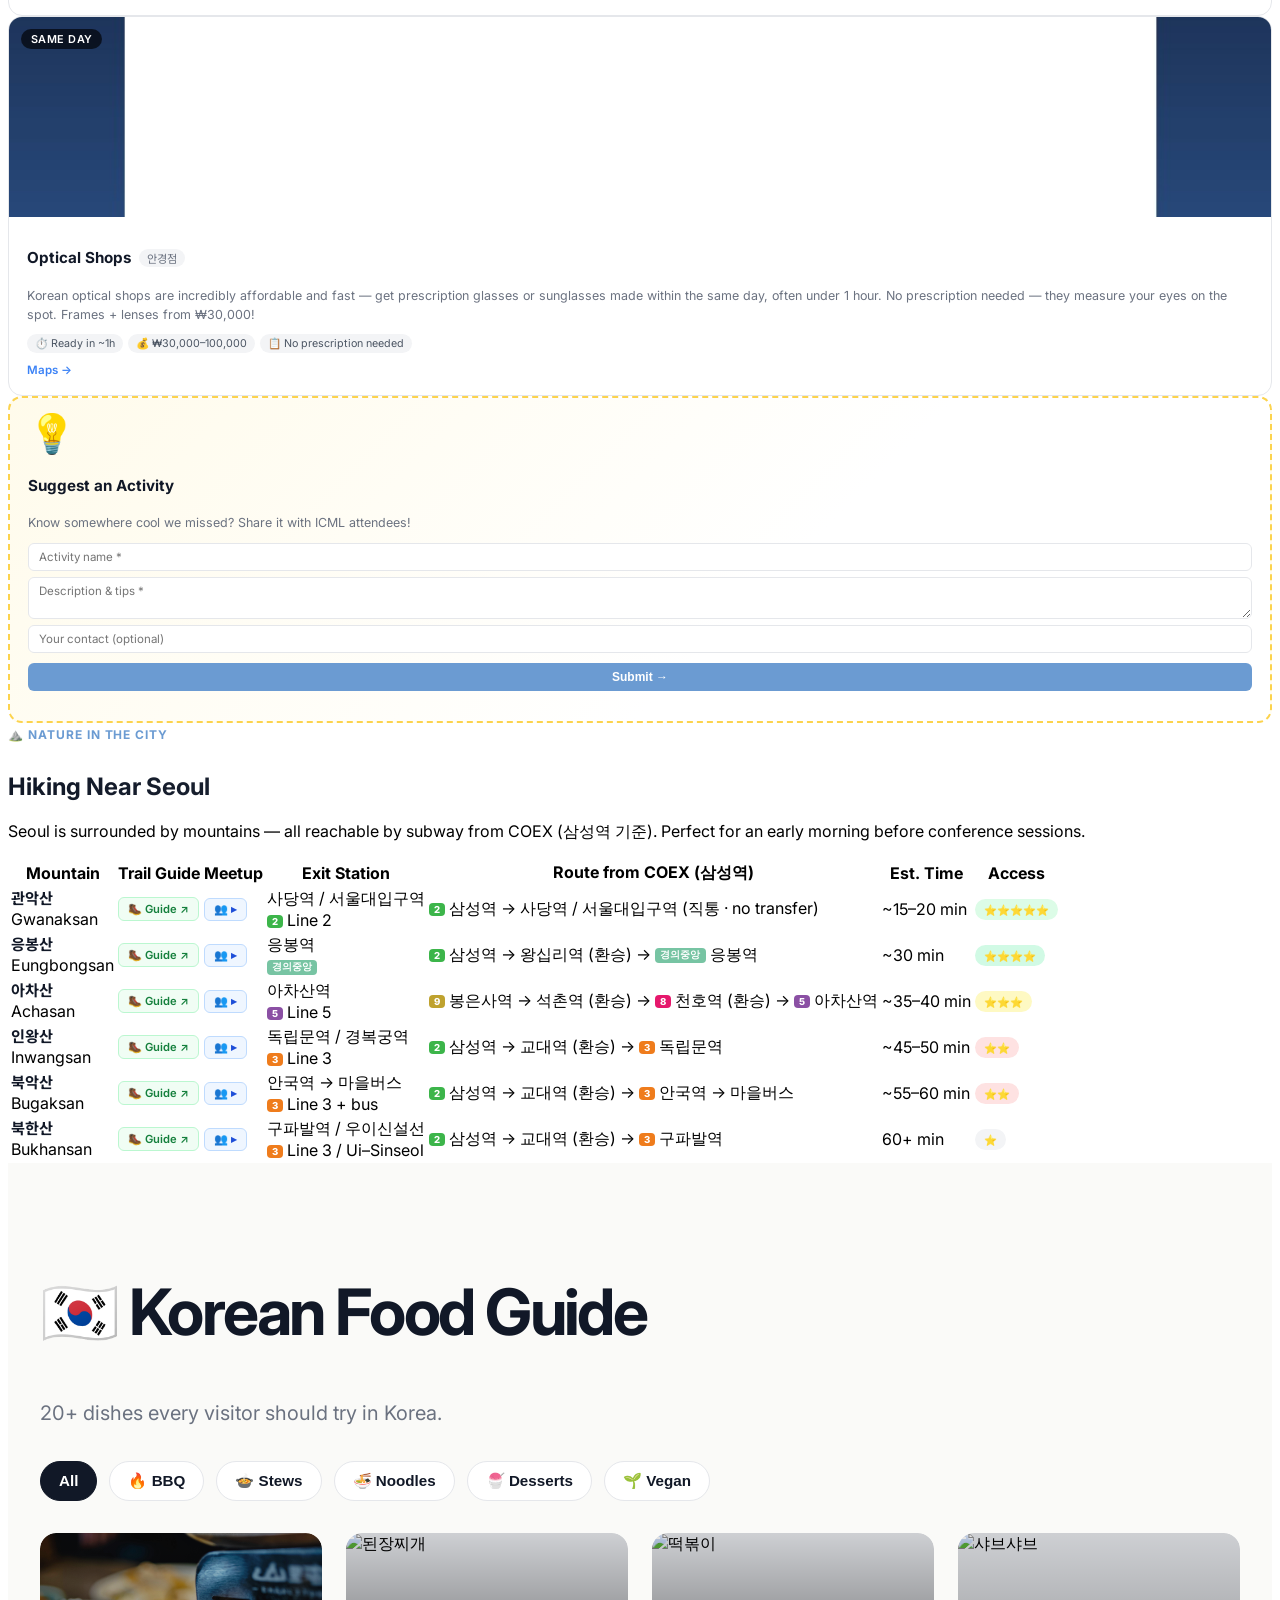
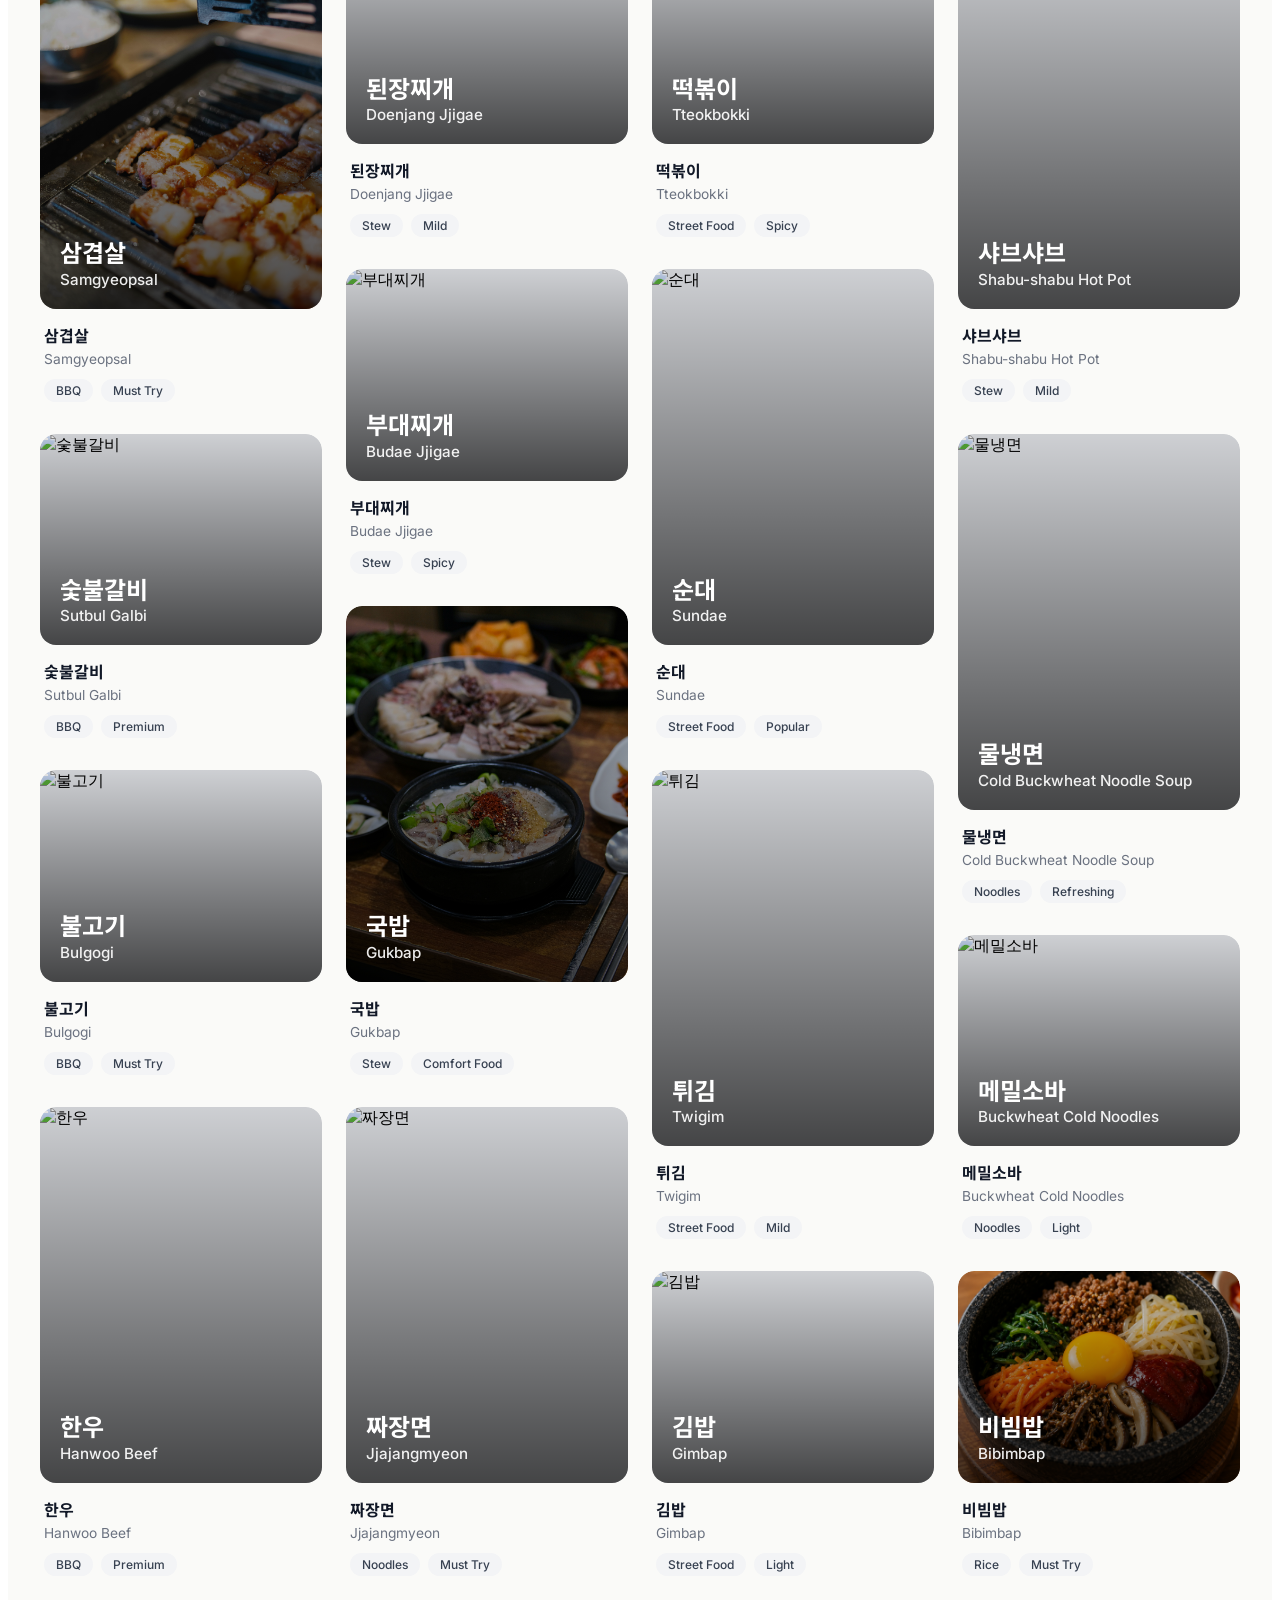
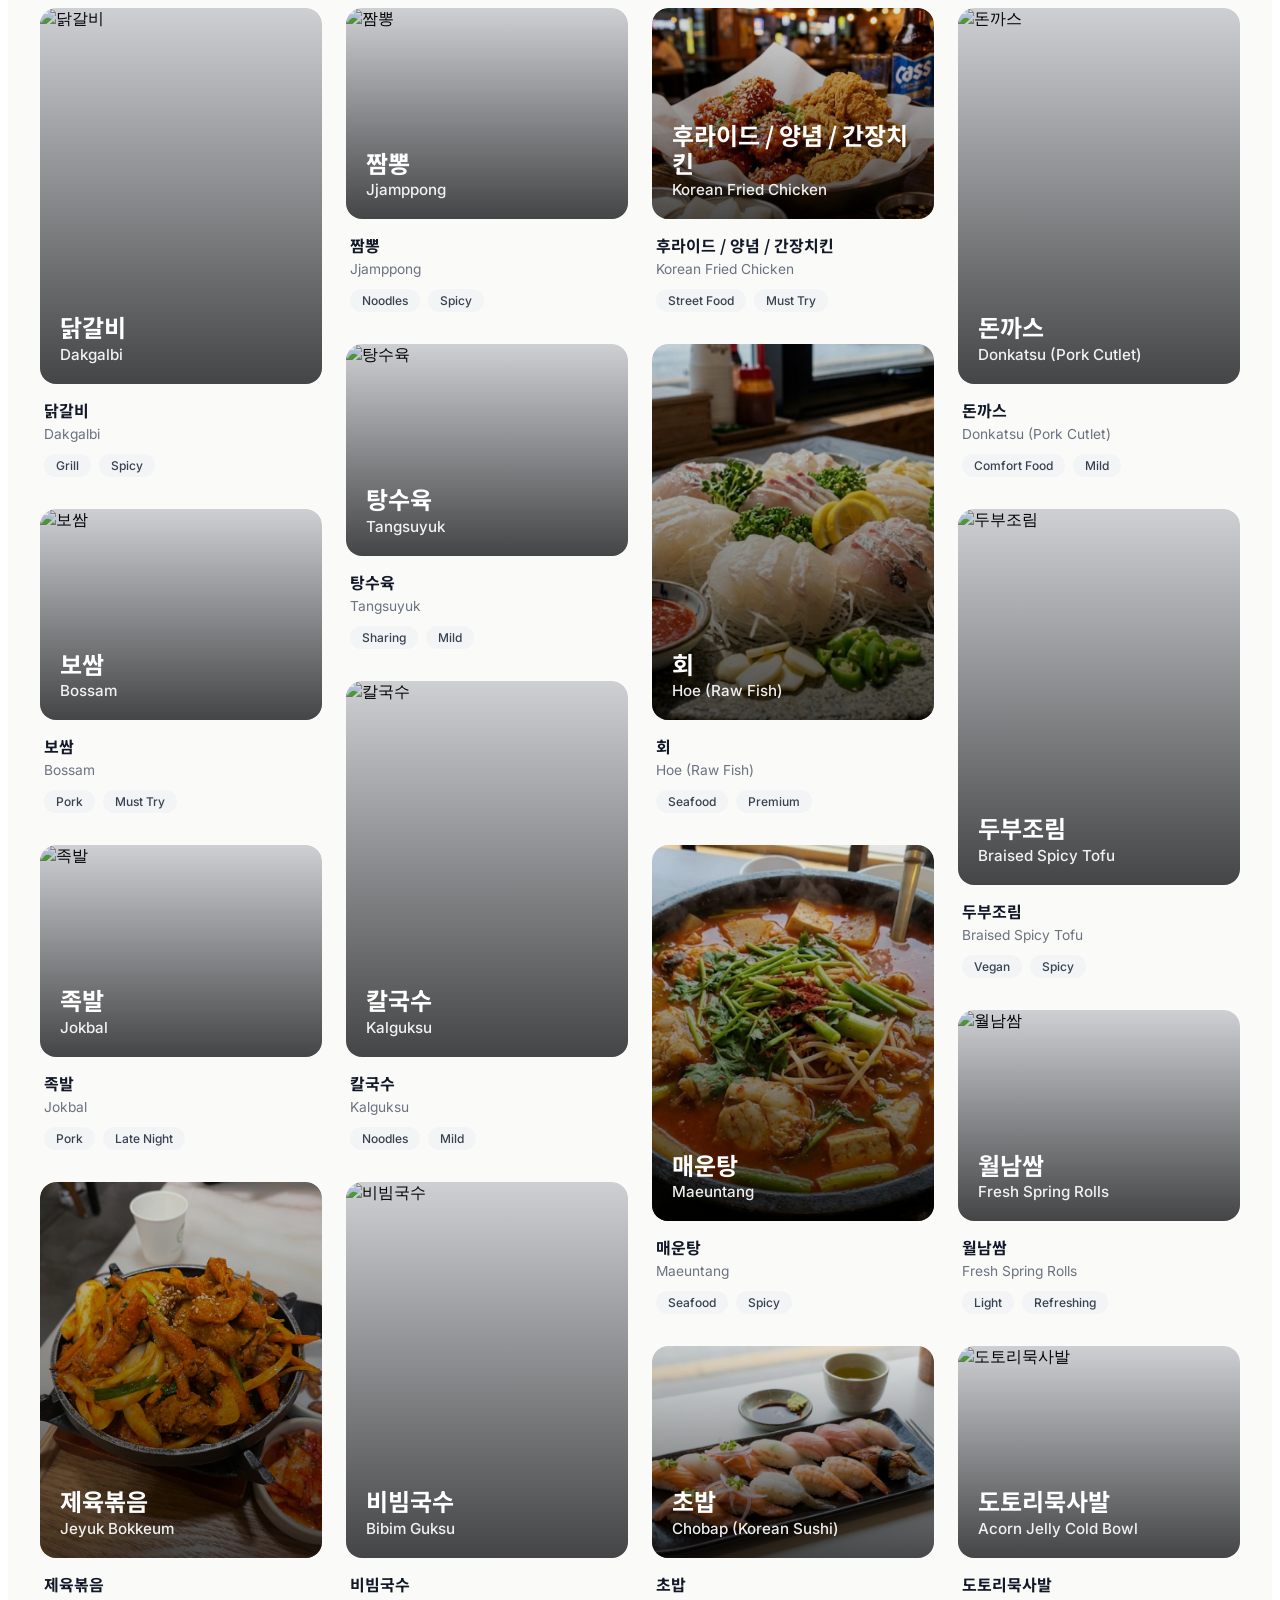
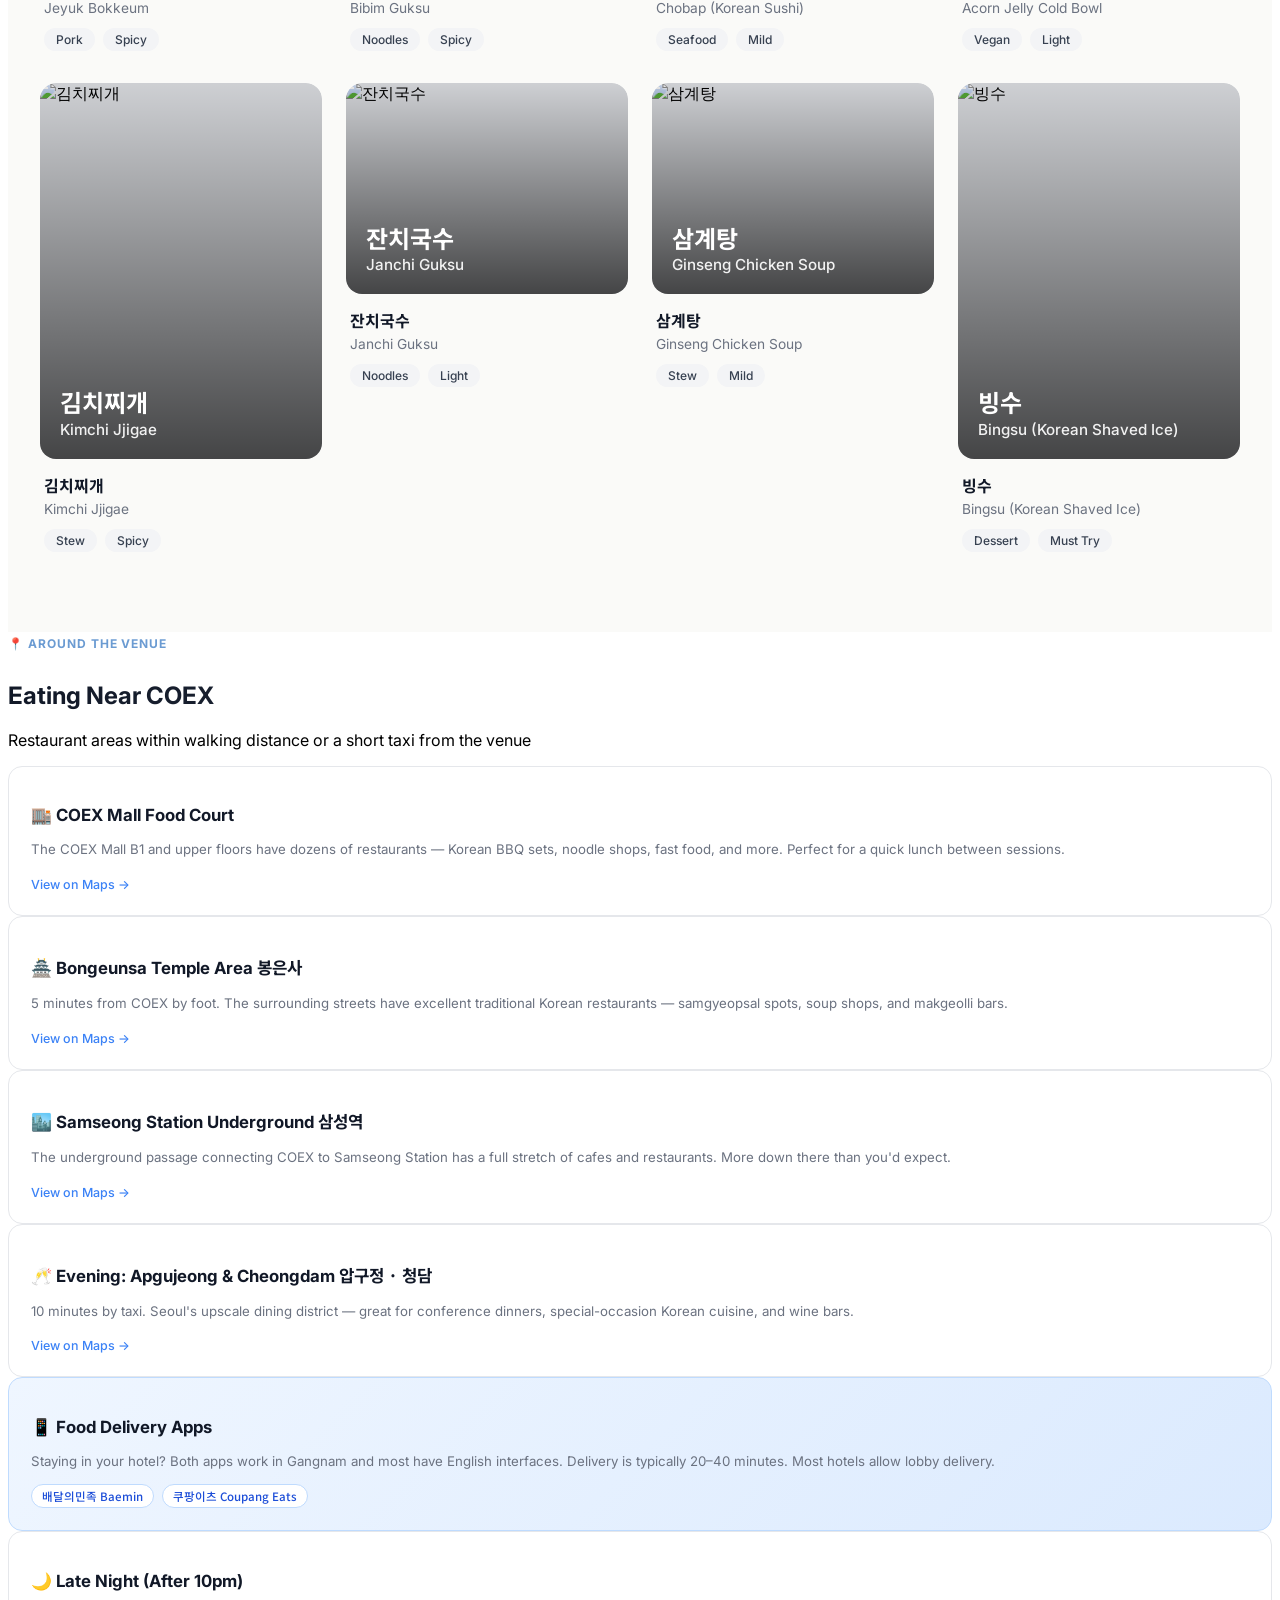
==== commit 542086d7: "Redesign food section: Instagram/Pinterest visual-first style - 4-column masonry grid with image-dom" ====
--- a/index.html
+++ b/index.html
@@ -821,627 +821,658 @@
 </section>
 
 <!-- ══════════════════════════════════════ FOOD GUIDE ═══ -->
-<section id="food-guide" class="py-16 px-4 bg-white scroll-mt-16">
-  <div class="max-w-7xl mx-auto">
-    <div class="section-eyebrow">🍜 Korean Cuisine</div>
-    <h2 class="text-3xl font-bold section-title mb-2">Korean Food Guide</h2>
-    <p class="text-gray-500 mb-2">Must-try dishes. <strong>Tap the Korean name</strong> to copy it — paste into Maps or show your server.</p>
-
-    <div class="flex flex-wrap gap-2 mb-8 mt-4">
-      <button class="filter-btn active" data-filter="all">All</button>
-      <button class="filter-btn" data-filter="bbq">🔥 BBQ &amp; Grill</button>
-      <button class="filter-btn" data-filter="pork">🥩 Pork Dishes</button>
-      <button class="filter-btn" data-filter="soup">🍲 Soups &amp; Stews</button>
-      <button class="filter-btn" data-filter="noodles">🍜 Noodles</button>
-      <button class="filter-btn" data-filter="street">🥡 Street Food</button>
-      <button class="filter-btn" data-filter="seafood">🐟 Seafood</button>
-      <button class="filter-btn" data-filter="rice">🍚 Rice &amp; More</button>
-      <button class="filter-btn" data-filter="dessert">🍧 Dessert</button>
-      <button class="filter-btn" data-filter="vegan">🌱 Vegan</button>
-    </div>
-
-    <div class="grid sm:grid-cols-2 lg:grid-cols-3 xl:grid-cols-4 gap-4">
-
-      <!-- ── BBQ & GRILL ────────────────────────────── -->
-
-      <div class="food-card" data-food-id="samgyeopsal" data-category="bbq">
-        <div class="food-img-wrap">
+<section id="food-guide" class="food-guide-ig-section scroll-mt-16">
+  <div class="food-guide-ig-shell">
+    <div class="food-guide-ig-hero">
+      <h2>🇰🇷 Korean Food Guide</h2>
+      <p>20+ dishes every visitor should try in Korea.</p>
+    </div>
+
+    <div class="food-guide-ig-filters" role="tablist" aria-label="Filter Korean food dishes">
+      <button class="filter-btn-ig active" type="button" data-filter="all">All</button>
+      <button class="filter-btn-ig" type="button" data-filter="bbq">🔥 BBQ</button>
+      <button class="filter-btn-ig" type="button" data-filter="soup">🍲 Stews</button>
+      <button class="filter-btn-ig" type="button" data-filter="noodles">🍜 Noodles</button>
+      <button class="filter-btn-ig" type="button" data-filter="dessert">🍧 Desserts</button>
+      <button class="filter-btn-ig" type="button" data-filter="vegan">🌱 Vegan</button>
+    </div>
+
+    <div class="food-grid-ig" id="food-grid-ig">
+      <article class="food-card-ig" data-food-id="samgyeopsal" data-category="bbq" data-korean="삼겹살" data-english="Samgyeopsal" data-desc="Thick-cut pork belly grilled at the table. Wrap in lettuce with garlic, green peppers, and ssamjang. Korea&#x27;s most beloved BBQ." data-price="₩15,000–20,000 / 인" data-maps="https://www.google.com/maps/search/삼겹살+restaurant+강남+서울" data-img="images/food/samgyeopsal.jpg" data-tags="BBQ,Must Try,Sharing" tabindex="0" role="button" aria-label="Open details for 삼겹살 / Samgyeopsal">
+        <div class="food-card-ig-img">
           <img src="images/food/samgyeopsal.jpg" alt="삼겹살" loading="lazy">
-        </div>
-        <div class="food-content">
-          <button class="korean-name" data-korean="삼겹살">삼겹살</button>
-          <div class="food-english">Samgyeopsal</div>
-          <p class="food-desc">Thick-cut pork belly grilled at the table. Wrap in lettuce with garlic, green peppers, and ssamjang. Korea's most beloved BBQ.</p>
-          <div class="food-footer">
-            <span class="price">₩15,000–20,000 / 인</span>
-            <span class="spice-level" title="Not spicy">🌶️ 0</span>
-            <a class="maps-link" href="https://www.google.com/maps/search/삼겹살+restaurant+강남+서울" target="_blank" rel="noopener">Find on Maps →</a>
-          </div>
-        </div>
-      </div>
-
-      <div class="food-card" data-food-id="sutbul-galbi" data-category="bbq">
-        <div class="food-img-wrap">
+          <div class="food-card-ig-overlay">
+            <span class="food-card-ig-korean">삼겹살</span>
+            <span class="food-card-ig-english">Samgyeopsal</span>
+          </div>
+        </div>
+        <div class="food-card-ig-info">
+          <span class="food-card-ig-name">삼겹살</span>
+          <span class="food-card-ig-sub">Samgyeopsal</span>
+          <div class="food-card-ig-tags">
+            <span class="food-tag-ig">BBQ</span><span class="food-tag-ig">Must Try</span>
+          </div>
+        </div>
+      </article>
+
+      <article class="food-card-ig" data-food-id="sutbul-galbi" data-category="bbq" data-korean="숯불갈비" data-english="Sutbul Galbi" data-desc="Charcoal-grilled short ribs with smoky, caramelized edges. A step above regular BBQ — worth every won." data-price="₩30,000–50,000 / 인" data-maps="https://www.google.com/maps/search/숯불갈비+강남+서울" data-img="images/food/sutbulgalbi.png" data-tags="BBQ,Premium,Sharing" tabindex="0" role="button" aria-label="Open details for 숯불갈비 / Sutbul Galbi">
+        <div class="food-card-ig-img">
           <img src="images/food/sutbulgalbi.png" alt="숯불갈비" loading="lazy">
-        </div>
-        <div class="food-content">
-          <button class="korean-name" data-korean="숯불갈비">숯불갈비</button>
-          <div class="food-english">Sutbul Galbi</div>
-          <p class="food-desc">Charcoal-grilled short ribs with smoky, caramelized edges. A step above regular BBQ — worth every won.</p>
-          <div class="food-footer">
-            <span class="price">₩30,000–50,000 / 인</span>
-            <span class="spice-level" title="Not spicy">🌶️ 0</span>
-            <a class="maps-link" href="https://www.google.com/maps/search/숯불갈비+강남+서울" target="_blank" rel="noopener">Find on Maps →</a>
-          </div>
-        </div>
-      </div>
-
-      <div class="food-card" data-food-id="bulgogi" data-category="bbq">
-        <div class="food-img-wrap">
+          <div class="food-card-ig-overlay">
+            <span class="food-card-ig-korean">숯불갈비</span>
+            <span class="food-card-ig-english">Sutbul Galbi</span>
+          </div>
+        </div>
+        <div class="food-card-ig-info">
+          <span class="food-card-ig-name">숯불갈비</span>
+          <span class="food-card-ig-sub">Sutbul Galbi</span>
+          <div class="food-card-ig-tags">
+            <span class="food-tag-ig">BBQ</span><span class="food-tag-ig">Premium</span>
+          </div>
+        </div>
+      </article>
+
+      <article class="food-card-ig" data-food-id="bulgogi" data-category="bbq" data-korean="불고기" data-english="Bulgogi" data-desc="Thinly sliced marinated beef, sweet and savory. Grilled or stir-fried — one of Korea&#x27;s most internationally recognized dishes." data-price="₩15,000–20,000 / 인" data-maps="https://www.google.com/maps/search/불고기+restaurant+서울" data-img="images/food/bulgogi.png" data-tags="BBQ,Must Try,Mild" tabindex="0" role="button" aria-label="Open details for 불고기 / Bulgogi">
+        <div class="food-card-ig-img">
           <img src="images/food/bulgogi.png" alt="불고기" loading="lazy">
-        </div>
-        <div class="food-content">
-          <button class="korean-name" data-korean="불고기">불고기</button>
-          <div class="food-english">Bulgogi</div>
-          <p class="food-desc">Thinly sliced marinated beef, sweet and savory. Grilled or stir-fried — one of Korea's most internationally recognized dishes.</p>
-          <div class="food-footer">
-            <span class="price">₩15,000–20,000 / 인</span>
-            <span class="spice-level" title="Not spicy">🌶️ 0</span>
-            <a class="maps-link" href="https://www.google.com/maps/search/불고기+restaurant+서울" target="_blank" rel="noopener">Find on Maps →</a>
-          </div>
-        </div>
-      </div>
-
-      <div class="food-card" data-food-id="hanwoo-beef" data-category="bbq">
-        <div class="food-img-wrap">
+          <div class="food-card-ig-overlay">
+            <span class="food-card-ig-korean">불고기</span>
+            <span class="food-card-ig-english">Bulgogi</span>
+          </div>
+        </div>
+        <div class="food-card-ig-info">
+          <span class="food-card-ig-name">불고기</span>
+          <span class="food-card-ig-sub">Bulgogi</span>
+          <div class="food-card-ig-tags">
+            <span class="food-tag-ig">BBQ</span><span class="food-tag-ig">Must Try</span>
+          </div>
+        </div>
+      </article>
+
+      <article class="food-card-ig" data-food-id="hanwoo-beef" data-category="bbq" data-korean="한우" data-english="Hanwoo Beef" data-desc="Premium Korean native cattle — extraordinary marbling. More expensive but genuinely life-changing. The wagyu of Korea." data-price="₩60,000–120,000+ / 인" data-maps="https://www.google.com/maps/search/한우+restaurant+강남+서울" data-img="images/food/hanwoobeef.png" data-tags="BBQ,Premium" tabindex="0" role="button" aria-label="Open details for 한우 / Hanwoo Beef">
+        <div class="food-card-ig-img">
           <img src="images/food/hanwoobeef.png" alt="한우" loading="lazy">
-        </div>
-        <div class="food-content">
-          <button class="korean-name" data-korean="한우">한우</button>
-          <div class="food-english">Hanwoo Beef</div>
-          <p class="food-desc">Premium Korean native cattle — extraordinary marbling. More expensive but genuinely life-changing. The wagyu of Korea.</p>
-          <div class="food-footer">
-            <span class="price">₩60,000–120,000+ / 인</span>
-            <span class="spice-level" title="Not spicy">🌶️ 0</span>
-            <a class="maps-link" href="https://www.google.com/maps/search/한우+restaurant+강남+서울" target="_blank" rel="noopener">Find on Maps →</a>
-          </div>
-        </div>
-      </div>
-
-      <div class="food-card" data-food-id="dakgalbi" data-category="bbq">
-        <div class="food-img-wrap">
+          <div class="food-card-ig-overlay">
+            <span class="food-card-ig-korean">한우</span>
+            <span class="food-card-ig-english">Hanwoo Beef</span>
+          </div>
+        </div>
+        <div class="food-card-ig-info">
+          <span class="food-card-ig-name">한우</span>
+          <span class="food-card-ig-sub">Hanwoo Beef</span>
+          <div class="food-card-ig-tags">
+            <span class="food-tag-ig">BBQ</span><span class="food-tag-ig">Premium</span>
+          </div>
+        </div>
+      </article>
+
+      <article class="food-card-ig" data-food-id="dakgalbi" data-category="bbq" data-korean="닭갈비" data-english="Dakgalbi" data-desc="Spicy stir-fried chicken with rice cakes, cabbage, and gochujang on a hot iron plate. Add extra cheese for the modern version." data-price="₩13,000–17,000 / 인" data-maps="https://www.google.com/maps/search/닭갈비+서울" data-img="images/food/dakgalbi.png" data-tags="Grill,Spicy,Sharing" tabindex="0" role="button" aria-label="Open details for 닭갈비 / Dakgalbi">
+        <div class="food-card-ig-img">
           <img src="images/food/dakgalbi.png" alt="닭갈비" loading="lazy">
-        </div>
-        <div class="food-content">
-          <button class="korean-name" data-korean="닭갈비">닭갈비</button>
-          <div class="food-english">Dakgalbi</div>
-          <p class="food-desc">Spicy stir-fried chicken with rice cakes, cabbage, and gochujang on a hot iron plate. Add extra cheese for the modern version.</p>
-          <div class="food-footer">
-            <span class="price">₩13,000–17,000 / 인</span>
-            <span class="spice-level" title="Spicy">🌶️ 3</span>
-            <a class="maps-link" href="https://www.google.com/maps/search/닭갈비+서울" target="_blank" rel="noopener">Find on Maps →</a>
-          </div>
-        </div>
-      </div>
-
-      <!-- ── PORK DISHES ────────────────────────────── -->
-
-      <div class="food-card" data-food-id="bossam" data-category="pork">
-        <div class="food-img-wrap">
+          <div class="food-card-ig-overlay">
+            <span class="food-card-ig-korean">닭갈비</span>
+            <span class="food-card-ig-english">Dakgalbi</span>
+          </div>
+        </div>
+        <div class="food-card-ig-info">
+          <span class="food-card-ig-name">닭갈비</span>
+          <span class="food-card-ig-sub">Dakgalbi</span>
+          <div class="food-card-ig-tags">
+            <span class="food-tag-ig">Grill</span><span class="food-tag-ig">Spicy</span>
+          </div>
+        </div>
+      </article>
+
+      <article class="food-card-ig" data-food-id="bossam" data-category="pork" data-korean="보쌈" data-english="Bossam" data-desc="Slow-boiled pork belly wrapped in cabbage or perilla leaves with oyster kimchi and radish. Mild, tender, endlessly satisfying." data-price="₩15,000–25,000 / 인" data-maps="https://www.google.com/maps/search/보쌈+서울" data-img="images/food/bossam.png" data-tags="Pork,Must Try,Sharing" tabindex="0" role="button" aria-label="Open details for 보쌈 / Bossam">
+        <div class="food-card-ig-img">
           <img src="images/food/bossam.png" alt="보쌈" loading="lazy">
-        </div>
-        <div class="food-content">
-          <button class="korean-name" data-korean="보쌈">보쌈</button>
-          <div class="food-english">Bossam</div>
-          <p class="food-desc">Slow-boiled pork belly wrapped in cabbage or perilla leaves with oyster kimchi and radish. Mild, tender, endlessly satisfying.</p>
-          <div class="food-footer">
-            <span class="price">₩15,000–25,000 / 인</span>
-            <span class="spice-level" title="Not spicy">🌶️ 0</span>
-            <a class="maps-link" href="https://www.google.com/maps/search/보쌈+서울" target="_blank" rel="noopener">Find on Maps →</a>
-          </div>
-        </div>
-      </div>
-
-      <div class="food-card" data-food-id="jokbal" data-category="pork">
-        <div class="food-img-wrap">
+          <div class="food-card-ig-overlay">
+            <span class="food-card-ig-korean">보쌈</span>
+            <span class="food-card-ig-english">Bossam</span>
+          </div>
+        </div>
+        <div class="food-card-ig-info">
+          <span class="food-card-ig-name">보쌈</span>
+          <span class="food-card-ig-sub">Bossam</span>
+          <div class="food-card-ig-tags">
+            <span class="food-tag-ig">Pork</span><span class="food-tag-ig">Must Try</span>
+          </div>
+        </div>
+      </article>
+
+      <article class="food-card-ig" data-food-id="jokbal" data-category="pork" data-korean="족발" data-english="Jokbal" data-desc="Braised pig&#x27;s trotters in soy sauce, ginger, and spices. Gelatinous, tender, and surprisingly delicious dipped in salted shrimp paste." data-price="₩20,000–30,000 / 인" data-maps="https://www.google.com/maps/search/족발+서울" data-img="images/food/jokbal.png" data-tags="Pork,Late Night,Sharing" tabindex="0" role="button" aria-label="Open details for 족발 / Jokbal">
+        <div class="food-card-ig-img">
           <img src="images/food/jokbal.png" alt="족발" loading="lazy">
-        </div>
-        <div class="food-content">
-          <button class="korean-name" data-korean="족발">족발</button>
-          <div class="food-english">Jokbal</div>
-          <p class="food-desc">Braised pig's trotters in soy sauce, ginger, and spices. Gelatinous, tender, and surprisingly delicious dipped in salted shrimp paste.</p>
-          <div class="food-footer">
-            <span class="price">₩20,000–30,000 / 인</span>
-            <span class="spice-level" title="Not spicy">🌶️ 0</span>
-            <a class="maps-link" href="https://www.google.com/maps/search/족발+서울" target="_blank" rel="noopener">Find on Maps →</a>
-          </div>
-        </div>
-      </div>
-
-      <div class="food-card" data-food-id="jeyuk-bokkeum" data-category="pork">
-        <div class="food-img-wrap">
+          <div class="food-card-ig-overlay">
+            <span class="food-card-ig-korean">족발</span>
+            <span class="food-card-ig-english">Jokbal</span>
+          </div>
+        </div>
+        <div class="food-card-ig-info">
+          <span class="food-card-ig-name">족발</span>
+          <span class="food-card-ig-sub">Jokbal</span>
+          <div class="food-card-ig-tags">
+            <span class="food-tag-ig">Pork</span><span class="food-tag-ig">Late Night</span>
+          </div>
+        </div>
+      </article>
+
+      <article class="food-card-ig" data-food-id="jeyuk-bokkeum" data-category="pork" data-korean="제육볶음" data-english="Jeyuk Bokkeum" data-desc="Spicy stir-fried pork with gochujang. A weekday lunch staple — served over rice with banchan side dishes." data-price="₩8,000–12,000" data-maps="https://www.google.com/maps/search/제육볶음+서울" data-img="images/food/jeyukbokkeum.jpg" data-tags="Pork,Spicy,Comfort Food" tabindex="0" role="button" aria-label="Open details for 제육볶음 / Jeyuk Bokkeum">
+        <div class="food-card-ig-img">
           <img src="images/food/jeyukbokkeum.jpg" alt="제육볶음" loading="lazy">
-        </div>
-        <div class="food-content">
-          <button class="korean-name" data-korean="제육볶음">제육볶음</button>
-          <div class="food-english">Jeyuk Bokkeum</div>
-          <p class="food-desc">Spicy stir-fried pork with gochujang. A weekday lunch staple — served over rice with banchan side dishes.</p>
-          <div class="food-footer">
-            <span class="price">₩8,000–12,000</span>
-            <span class="spice-level" title="Spicy">🌶️ 3</span>
-            <a class="maps-link" href="https://www.google.com/maps/search/제육볶음+서울" target="_blank" rel="noopener">Find on Maps →</a>
-          </div>
-        </div>
-      </div>
-
-      <!-- ── SOUPS & STEWS ──────────────────────────── -->
-
-      <div class="food-card" data-food-id="kimchi-jjigae" data-category="soup">
-        <div class="food-img-wrap">
+          <div class="food-card-ig-overlay">
+            <span class="food-card-ig-korean">제육볶음</span>
+            <span class="food-card-ig-english">Jeyuk Bokkeum</span>
+          </div>
+        </div>
+        <div class="food-card-ig-info">
+          <span class="food-card-ig-name">제육볶음</span>
+          <span class="food-card-ig-sub">Jeyuk Bokkeum</span>
+          <div class="food-card-ig-tags">
+            <span class="food-tag-ig">Pork</span><span class="food-tag-ig">Spicy</span>
+          </div>
+        </div>
+      </article>
+
+      <article class="food-card-ig" data-food-id="kimchi-jjigae" data-category="soup" data-korean="김치찌개" data-english="Kimchi Jjigae" data-desc="Kimchi stew with pork and tofu. Korea&#x27;s ultimate comfort food — best with well-fermented kimchi. Served bubbling hot at the table." data-price="₩8,000–12,000" data-maps="https://www.google.com/maps/search/김치찌개+서울" data-img="images/food/kimchijjigae.png" data-tags="Stew,Spicy,Comfort Food" tabindex="0" role="button" aria-label="Open details for 김치찌개 / Kimchi Jjigae">
+        <div class="food-card-ig-img">
           <img src="images/food/kimchijjigae.png" alt="김치찌개" loading="lazy">
-        </div>
-        <div class="food-content">
-          <button class="korean-name" data-korean="김치찌개">김치찌개</button>
-          <div class="food-english">Kimchi Jjigae</div>
-          <p class="food-desc">Kimchi stew with pork and tofu. Korea's ultimate comfort food — best with well-fermented kimchi. Served bubbling hot at the table.</p>
-          <div class="food-footer">
-            <span class="price">₩8,000–12,000</span>
-            <span class="spice-level" title="Medium spicy">🌶️ 2</span>
-            <a class="maps-link" href="https://www.google.com/maps/search/김치찌개+서울" target="_blank" rel="noopener">Find on Maps →</a>
-          </div>
-        </div>
-      </div>
-
-      <div class="food-card" data-food-id="doenjang-jjigae" data-category="soup">
-        <div class="food-img-wrap">
+          <div class="food-card-ig-overlay">
+            <span class="food-card-ig-korean">김치찌개</span>
+            <span class="food-card-ig-english">Kimchi Jjigae</span>
+          </div>
+        </div>
+        <div class="food-card-ig-info">
+          <span class="food-card-ig-name">김치찌개</span>
+          <span class="food-card-ig-sub">Kimchi Jjigae</span>
+          <div class="food-card-ig-tags">
+            <span class="food-tag-ig">Stew</span><span class="food-tag-ig">Spicy</span>
+          </div>
+        </div>
+      </article>
+
+      <article class="food-card-ig" data-food-id="doenjang-jjigae" data-category="soup" data-korean="된장찌개" data-english="Doenjang Jjigae" data-desc="Fermented soybean paste stew with tofu, zucchini, and mushrooms. Korea&#x27;s answer to miso soup — earthier, heartier, deeply umami." data-price="₩7,000–10,000" data-maps="https://www.google.com/maps/search/된장찌개+서울" data-img="images/food/doenjangjjigae.png" data-tags="Stew,Mild,Comfort Food" tabindex="0" role="button" aria-label="Open details for 된장찌개 / Doenjang Jjigae">
+        <div class="food-card-ig-img">
           <img src="images/food/doenjangjjigae.png" alt="된장찌개" loading="lazy">
-        </div>
-        <div class="food-content">
-          <button class="korean-name" data-korean="된장찌개">된장찌개</button>
-          <div class="food-english">Doenjang Jjigae</div>
-          <p class="food-desc">Fermented soybean paste stew with tofu, zucchini, and mushrooms. Korea's answer to miso soup — earthier, heartier, deeply umami.</p>
-          <div class="food-footer">
-            <span class="price">₩7,000–10,000</span>
-            <span class="spice-level" title="Not spicy">🌶️ 0</span>
-            <a class="maps-link" href="https://www.google.com/maps/search/된장찌개+서울" target="_blank" rel="noopener">Find on Maps →</a>
-          </div>
-        </div>
-      </div>
-
-      <div class="food-card" data-food-id="budae-jjigae" data-category="soup">
-        <div class="food-img-wrap">
+          <div class="food-card-ig-overlay">
+            <span class="food-card-ig-korean">된장찌개</span>
+            <span class="food-card-ig-english">Doenjang Jjigae</span>
+          </div>
+        </div>
+        <div class="food-card-ig-info">
+          <span class="food-card-ig-name">된장찌개</span>
+          <span class="food-card-ig-sub">Doenjang Jjigae</span>
+          <div class="food-card-ig-tags">
+            <span class="food-tag-ig">Stew</span><span class="food-tag-ig">Mild</span>
+          </div>
+        </div>
+      </article>
+
+      <article class="food-card-ig" data-food-id="budae-jjigae" data-category="soup" data-korean="부대찌개" data-english="Budae Jjigae" data-desc="&quot;Army Stew&quot; — spam, hot dogs, ramen, kimchi, and cheese in spicy broth. Born after the Korean War, still iconic decades later." data-price="₩11,000–16,000 / 인" data-maps="https://www.google.com/maps/search/부대찌개+서울" data-img="images/food/budaejjigae.png" data-tags="Stew,Spicy,Sharing" tabindex="0" role="button" aria-label="Open details for 부대찌개 / Budae Jjigae">
+        <div class="food-card-ig-img">
           <img src="images/food/budaejjigae.png" alt="부대찌개" loading="lazy">
-        </div>
-        <div class="food-content">
-          <button class="korean-name" data-korean="부대찌개">부대찌개</button>
-          <div class="food-english">Budae Jjigae</div>
-          <p class="food-desc">"Army Stew" — spam, hot dogs, ramen, kimchi, and cheese in spicy broth. Born after the Korean War, still iconic decades later.</p>
-          <div class="food-footer">
-            <span class="price">₩11,000–16,000 / 인</span>
-            <span class="spice-level" title="Medium spicy">🌶️ 2</span>
-            <a class="maps-link" href="https://www.google.com/maps/search/부대찌개+서울" target="_blank" rel="noopener">Find on Maps →</a>
-          </div>
-        </div>
-      </div>
-
-      <div class="food-card" data-food-id="gukbap" data-category="soup">
-        <div class="food-img-wrap">
+          <div class="food-card-ig-overlay">
+            <span class="food-card-ig-korean">부대찌개</span>
+            <span class="food-card-ig-english">Budae Jjigae</span>
+          </div>
+        </div>
+        <div class="food-card-ig-info">
+          <span class="food-card-ig-name">부대찌개</span>
+          <span class="food-card-ig-sub">Budae Jjigae</span>
+          <div class="food-card-ig-tags">
+            <span class="food-tag-ig">Stew</span><span class="food-tag-ig">Spicy</span>
+          </div>
+        </div>
+      </article>
+
+      <article class="food-card-ig" data-food-id="gukbap" data-category="soup" data-korean="국밥" data-english="Gukbap" data-desc="Rice in hot pork or beef bone broth, loaded with meat. Korea&#x27;s ultimate hangover cure and the perfect late-night meal. Open 24 hours." data-price="₩7,000–10,000" data-maps="https://www.google.com/maps/search/국밥+서울" data-img="images/food/gukbap.jpg" data-tags="Stew,Comfort Food,Late Night" tabindex="0" role="button" aria-label="Open details for 국밥 / Gukbap">
+        <div class="food-card-ig-img">
           <img src="images/food/gukbap.jpg" alt="국밥" loading="lazy">
-        </div>
-        <div class="food-content">
-          <button class="korean-name" data-korean="국밥">국밥</button>
-          <div class="food-english">Gukbap</div>
-          <p class="food-desc">Rice in hot pork or beef bone broth, loaded with meat. Korea's ultimate hangover cure and the perfect late-night meal. Open 24 hours.</p>
-          <div class="food-footer">
-            <span class="price">₩7,000–10,000</span>
-            <span class="spice-level" title="Mild">🌶️ 1</span>
-            <a class="maps-link" href="https://www.google.com/maps/search/국밥+서울" target="_blank" rel="noopener">Find on Maps →</a>
-          </div>
-        </div>
-      </div>
-
-      <!-- ── NOODLES ─────────────────────────────────── -->
-
-      <div class="food-card" data-food-id="jjajangmyeon" data-category="noodles">
-        <div class="food-img-wrap">
+          <div class="food-card-ig-overlay">
+            <span class="food-card-ig-korean">국밥</span>
+            <span class="food-card-ig-english">Gukbap</span>
+          </div>
+        </div>
+        <div class="food-card-ig-info">
+          <span class="food-card-ig-name">국밥</span>
+          <span class="food-card-ig-sub">Gukbap</span>
+          <div class="food-card-ig-tags">
+            <span class="food-tag-ig">Stew</span><span class="food-tag-ig">Comfort Food</span>
+          </div>
+        </div>
+      </article>
+
+      <article class="food-card-ig" data-food-id="jjajangmyeon" data-category="noodles" data-korean="짜장면" data-english="Jjajangmyeon" data-desc="Noodles in black bean sauce with pork and vegetables. Korea&#x27;s #1 delivery food — rich, satisfying, nothing like Chinese lo mein." data-price="₩6,000–8,000" data-maps="https://www.google.com/maps/search/짜장면+중국집+서울" data-img="images/food/jjajangmyeon.png" data-tags="Noodles,Must Try,Mild" tabindex="0" role="button" aria-label="Open details for 짜장면 / Jjajangmyeon">
+        <div class="food-card-ig-img">
           <img src="images/food/jjajangmyeon.png" alt="짜장면" loading="lazy">
-        </div>
-        <div class="food-content">
-          <button class="korean-name" data-korean="짜장면">짜장면</button>
-          <div class="food-english">Jjajangmyeon</div>
-          <p class="food-desc">Noodles in black bean sauce with pork and vegetables. Korea's #1 delivery food — rich, satisfying, nothing like Chinese lo mein.</p>
-          <div class="food-footer">
-            <span class="price">₩6,000–8,000</span>
-            <span class="spice-level" title="Not spicy">🌶️ 0</span>
-            <a class="maps-link" href="https://www.google.com/maps/search/짜장면+중국집+서울" target="_blank" rel="noopener">Find on Maps →</a>
-          </div>
-        </div>
-      </div>
-
-      <div class="food-card" data-food-id="jjamppong" data-category="noodles">
-        <div class="food-img-wrap">
+          <div class="food-card-ig-overlay">
+            <span class="food-card-ig-korean">짜장면</span>
+            <span class="food-card-ig-english">Jjajangmyeon</span>
+          </div>
+        </div>
+        <div class="food-card-ig-info">
+          <span class="food-card-ig-name">짜장면</span>
+          <span class="food-card-ig-sub">Jjajangmyeon</span>
+          <div class="food-card-ig-tags">
+            <span class="food-tag-ig">Noodles</span><span class="food-tag-ig">Must Try</span>
+          </div>
+        </div>
+      </article>
+
+      <article class="food-card-ig" data-food-id="jjamppong" data-category="noodles" data-korean="짬뽕" data-english="Jjamppong" data-desc="Spicy red seafood noodle soup. The fiery counterpart to jjajangmyeon — often ordered together as a combo at Chinese-Korean restaurants." data-price="₩7,000–9,000" data-maps="https://www.google.com/maps/search/짬뽕+서울" data-img="images/food/jjamppong.png" data-tags="Noodles,Spicy,Seafood" tabindex="0" role="button" aria-label="Open details for 짬뽕 / Jjamppong">
+        <div class="food-card-ig-img">
           <img src="images/food/jjamppong.png" alt="짬뽕" loading="lazy">
-        </div>
-        <div class="food-content">
-          <button class="korean-name" data-korean="짬뽕">짬뽕</button>
-          <div class="food-english">Jjamppong</div>
-          <p class="food-desc">Spicy red seafood noodle soup. The fiery counterpart to jjajangmyeon — often ordered together as a combo at Chinese-Korean restaurants.</p>
-          <div class="food-footer">
-            <span class="price">₩7,000–9,000</span>
-            <span class="spice-level" title="Spicy">🌶️ 3</span>
-            <a class="maps-link" href="https://www.google.com/maps/search/짬뽕+서울" target="_blank" rel="noopener">Find on Maps →</a>
-          </div>
-        </div>
-      </div>
-
-      <div class="food-card" data-food-id="tangsuyuk" data-category="noodles">
-        <div class="food-img-wrap">
+          <div class="food-card-ig-overlay">
+            <span class="food-card-ig-korean">짬뽕</span>
+            <span class="food-card-ig-english">Jjamppong</span>
+          </div>
+        </div>
+        <div class="food-card-ig-info">
+          <span class="food-card-ig-name">짬뽕</span>
+          <span class="food-card-ig-sub">Jjamppong</span>
+          <div class="food-card-ig-tags">
+            <span class="food-tag-ig">Noodles</span><span class="food-tag-ig">Spicy</span>
+          </div>
+        </div>
+      </article>
+
+      <article class="food-card-ig" data-food-id="tangsuyuk" data-category="noodles" data-korean="탕수육" data-english="Tangsuyuk" data-desc="Korean sweet-and-sour crispy pork. Ordered alongside jjajangmyeon. The great debate: dip (찍먹) or pour sauce (부먹)? Pick a side." data-price="₩18,000–25,000 (공유)" data-maps="https://www.google.com/maps/search/탕수육+서울" data-img="images/food/tangsuyuk.png" data-tags="Sharing,Mild,Popular" tabindex="0" role="button" aria-label="Open details for 탕수육 / Tangsuyuk">
+        <div class="food-card-ig-img">
           <img src="images/food/tangsuyuk.png" alt="탕수육" loading="lazy">
-        </div>
-        <div class="food-content">
-          <button class="korean-name" data-korean="탕수육">탕수육</button>
-          <div class="food-english">Tangsuyuk</div>
-          <p class="food-desc">Korean sweet-and-sour crispy pork. Ordered alongside jjajangmyeon. The great debate: dip (찍먹) or pour sauce (부먹)? Pick a side.</p>
-          <div class="food-footer">
-            <span class="price">₩18,000–25,000 (공유)</span>
-            <span class="spice-level" title="Not spicy">🌶️ 0</span>
-            <a class="maps-link" href="https://www.google.com/maps/search/탕수육+서울" target="_blank" rel="noopener">Find on Maps →</a>
-          </div>
-        </div>
-      </div>
-
-      <div class="food-card" data-food-id="kalguksu" data-category="noodles">
-        <div class="food-img-wrap">
+          <div class="food-card-ig-overlay">
+            <span class="food-card-ig-korean">탕수육</span>
+            <span class="food-card-ig-english">Tangsuyuk</span>
+          </div>
+        </div>
+        <div class="food-card-ig-info">
+          <span class="food-card-ig-name">탕수육</span>
+          <span class="food-card-ig-sub">Tangsuyuk</span>
+          <div class="food-card-ig-tags">
+            <span class="food-tag-ig">Sharing</span><span class="food-tag-ig">Mild</span>
+          </div>
+        </div>
+      </article>
+
+      <article class="food-card-ig" data-food-id="kalguksu" data-category="noodles" data-korean="칼국수" data-english="Kalguksu" data-desc="Handmade knife-cut wheat noodles in a clear anchovy or chicken broth. Simple, hearty, and deeply comforting after a long session day." data-price="₩8,000–12,000" data-maps="https://www.google.com/maps/search/칼국수+서울" data-img="images/food/kalguksu.png" data-tags="Noodles,Mild,Comfort Food" tabindex="0" role="button" aria-label="Open details for 칼국수 / Kalguksu">
+        <div class="food-card-ig-img">
           <img src="images/food/kalguksu.png" alt="칼국수" loading="lazy">
-        </div>
-        <div class="food-content">
-          <button class="korean-name" data-korean="칼국수">칼국수</button>
-          <div class="food-english">Kalguksu</div>
-          <p class="food-desc">Handmade knife-cut wheat noodles in a clear anchovy or chicken broth. Simple, hearty, and deeply comforting after a long session day.</p>
-          <div class="food-footer">
-            <span class="price">₩8,000–12,000</span>
-            <span class="spice-level" title="Not spicy">🌶️ 0</span>
-            <a class="maps-link" href="https://www.google.com/maps/search/칼국수+서울" target="_blank" rel="noopener">Find on Maps →</a>
-          </div>
-        </div>
-      </div>
-
-      <div class="food-card" data-food-id="bibim-guksu" data-category="noodles vegan">
-        <div class="food-img-wrap">
+          <div class="food-card-ig-overlay">
+            <span class="food-card-ig-korean">칼국수</span>
+            <span class="food-card-ig-english">Kalguksu</span>
+          </div>
+        </div>
+        <div class="food-card-ig-info">
+          <span class="food-card-ig-name">칼국수</span>
+          <span class="food-card-ig-sub">Kalguksu</span>
+          <div class="food-card-ig-tags">
+            <span class="food-tag-ig">Noodles</span><span class="food-tag-ig">Mild</span>
+          </div>
+        </div>
+      </article>
+
+      <article class="food-card-ig" data-food-id="bibim-guksu" data-category="noodles vegan" data-korean="비빔국수" data-english="Bibim Guksu" data-desc="Spicy cold mixed noodles with gochujang, cucumber, and egg. Refreshing and punchy — a lifesaver in Seoul&#x27;s hot, humid July weather." data-price="₩7,000–10,000" data-maps="https://www.google.com/maps/search/비빔국수+서울" data-img="images/food/bibimguksu.png" data-tags="Noodles,Spicy,Refreshing,Vegan" tabindex="0" role="button" aria-label="Open details for 비빔국수 / Bibim Guksu">
+        <div class="food-card-ig-img">
           <img src="images/food/bibimguksu.png" alt="비빔국수" loading="lazy">
-        </div>
-        <div class="food-content">
-          <button class="korean-name" data-korean="비빔국수">비빔국수 🌱</button>
-          <div class="food-english">Bibim Guksu</div>
-          <p class="food-desc">Spicy cold mixed noodles with gochujang, cucumber, and egg. Refreshing and punchy — a lifesaver in Seoul's hot, humid July weather.</p>
-          <div class="food-footer">
-            <span class="price">₩7,000–10,000</span>
-            <span class="spice-level" title="Medium spicy">🌶️ 2</span>
-            <a class="maps-link" href="https://www.google.com/maps/search/비빔국수+서울" target="_blank" rel="noopener">Find on Maps →</a>
-          </div>
-        </div>
-      </div>
-
-      <div class="food-card" data-food-id="janchi-guksu" data-category="noodles">
-        <div class="food-img-wrap">
+          <div class="food-card-ig-overlay">
+            <span class="food-card-ig-korean">비빔국수</span>
+            <span class="food-card-ig-english">Bibim Guksu</span>
+          </div>
+        </div>
+        <div class="food-card-ig-info">
+          <span class="food-card-ig-name">비빔국수</span>
+          <span class="food-card-ig-sub">Bibim Guksu</span>
+          <div class="food-card-ig-tags">
+            <span class="food-tag-ig">Noodles</span><span class="food-tag-ig">Spicy</span>
+          </div>
+        </div>
+      </article>
+
+      <article class="food-card-ig" data-food-id="janchi-guksu" data-category="noodles" data-korean="잔치국수" data-english="Janchi Guksu" data-desc="Traditional banquet noodle soup — thin noodles in a light, clean anchovy broth. Elegant simplicity. The gentle option when your stomach needs a break." data-price="₩6,000–8,000" data-maps="https://www.google.com/maps/search/잔치국수+서울" data-img="images/food/janchiguksu.png" data-tags="Noodles,Light,Mild" tabindex="0" role="button" aria-label="Open details for 잔치국수 / Janchi Guksu">
+        <div class="food-card-ig-img">
           <img src="images/food/janchiguksu.png" alt="잔치국수" loading="lazy">
-        </div>
-        <div class="food-content">
-          <button class="korean-name" data-korean="잔치국수">잔치국수</button>
-          <div class="food-english">Janchi Guksu</div>
-          <p class="food-desc">Traditional banquet noodle soup — thin noodles in a light, clean anchovy broth. Elegant simplicity. The gentle option when your stomach needs a break.</p>
-          <div class="food-footer">
-            <span class="price">₩6,000–8,000</span>
-            <span class="spice-level" title="Not spicy">🌶️ 0</span>
-            <a class="maps-link" href="https://www.google.com/maps/search/잔치국수+서울" target="_blank" rel="noopener">Find on Maps →</a>
-          </div>
-        </div>
-      </div>
-
-      <!-- ── STREET FOOD ─────────────────────────────── -->
-
-      <div class="food-card" data-food-id="tteokbokki" data-category="street vegan">
-        <div class="food-img-wrap">
+          <div class="food-card-ig-overlay">
+            <span class="food-card-ig-korean">잔치국수</span>
+            <span class="food-card-ig-english">Janchi Guksu</span>
+          </div>
+        </div>
+        <div class="food-card-ig-info">
+          <span class="food-card-ig-name">잔치국수</span>
+          <span class="food-card-ig-sub">Janchi Guksu</span>
+          <div class="food-card-ig-tags">
+            <span class="food-tag-ig">Noodles</span><span class="food-tag-ig">Light</span>
+          </div>
+        </div>
+      </article>
+
+      <article class="food-card-ig" data-food-id="tteokbokki" data-category="street vegan" data-korean="떡볶이" data-english="Tteokbokki" data-desc="Chewy rice cakes in spicy-sweet gochujang sauce. Korea&#x27;s most beloved street food — sold everywhere from pojangmacha to upscale restaurants." data-price="₩3,000–5,000" data-maps="https://www.google.com/maps/search/떡볶이+서울" data-img="images/food/tteokbokki.png" data-tags="Street Food,Spicy,Must Try,Vegan" tabindex="0" role="button" aria-label="Open details for 떡볶이 / Tteokbokki">
+        <div class="food-card-ig-img">
           <img src="images/food/tteokbokki.png" alt="떡볶이" loading="lazy">
-        </div>
-        <div class="food-content">
-          <button class="korean-name" data-korean="떡볶이">떡볶이 🌱</button>
-          <div class="food-english">Tteokbokki</div>
-          <p class="food-desc">Chewy rice cakes in spicy-sweet gochujang sauce. Korea's most beloved street food — sold everywhere from pojangmacha to upscale restaurants.</p>
-          <div class="food-footer">
-            <span class="price">₩3,000–5,000</span>
-            <span class="spice-level" title="Spicy">🌶️ 3</span>
-            <a class="maps-link" href="https://www.google.com/maps/search/떡볶이+서울" target="_blank" rel="noopener">Find on Maps →</a>
-          </div>
-        </div>
-      </div>
-
-      <div class="food-card" data-food-id="sundae" data-category="street">
-        <div class="food-img-wrap">
+          <div class="food-card-ig-overlay">
+            <span class="food-card-ig-korean">떡볶이</span>
+            <span class="food-card-ig-english">Tteokbokki</span>
+          </div>
+        </div>
+        <div class="food-card-ig-info">
+          <span class="food-card-ig-name">떡볶이</span>
+          <span class="food-card-ig-sub">Tteokbokki</span>
+          <div class="food-card-ig-tags">
+            <span class="food-tag-ig">Street Food</span><span class="food-tag-ig">Spicy</span>
+          </div>
+        </div>
+      </article>
+
+      <article class="food-card-ig" data-food-id="sundae" data-category="street" data-korean="순대" data-english="Sundae" data-desc="Korean blood sausage stuffed with glass noodles and vegetables. Usually served with tteokbokki and twigim as the classic street food trio." data-price="₩3,000–5,000" data-maps="https://www.google.com/maps/search/순대+분식+서울" data-img="images/food/sundae.png" data-tags="Street Food,Popular" tabindex="0" role="button" aria-label="Open details for 순대 / Sundae">
+        <div class="food-card-ig-img">
           <img src="images/food/sundae.png" alt="순대" loading="lazy">
-        </div>
-        <div class="food-content">
-          <button class="korean-name" data-korean="순대">순대</button>
-          <div class="food-english">Sundae</div>
-          <p class="food-desc">Korean blood sausage stuffed with glass noodles and vegetables. Usually served with tteokbokki and twigim as the classic street food trio.</p>
-          <div class="food-footer">
-            <span class="price">₩3,000–5,000</span>
-            <span class="spice-level" title="Not spicy">🌶️ 0</span>
-            <a class="maps-link" href="https://www.google.com/maps/search/순대+분식+서울" target="_blank" rel="noopener">Find on Maps →</a>
-          </div>
-        </div>
-      </div>
-
-      <div class="food-card" data-food-id="twigim" data-category="street">
-        <div class="food-img-wrap">
+          <div class="food-card-ig-overlay">
+            <span class="food-card-ig-korean">순대</span>
+            <span class="food-card-ig-english">Sundae</span>
+          </div>
+        </div>
+        <div class="food-card-ig-info">
+          <span class="food-card-ig-name">순대</span>
+          <span class="food-card-ig-sub">Sundae</span>
+          <div class="food-card-ig-tags">
+            <span class="food-tag-ig">Street Food</span><span class="food-tag-ig">Popular</span>
+          </div>
+        </div>
+      </article>
+
+      <article class="food-card-ig" data-food-id="twigim" data-category="street" data-korean="튀김" data-english="Twigim" data-desc="Korean-style fried snacks — shrimp, squid, sweet potato, and more. Sold by weight at street stalls, typically dipped in tteokbokki sauce." data-price="₩1,000–3,000" data-maps="https://www.google.com/maps/search/분식집+튀김+서울" data-img="images/food/twigim.png" data-tags="Street Food,Mild" tabindex="0" role="button" aria-label="Open details for 튀김 / Twigim">
+        <div class="food-card-ig-img">
           <img src="images/food/twigim.png" alt="튀김" loading="lazy">
-        </div>
-        <div class="food-content">
-          <button class="korean-name" data-korean="튀김">튀김</button>
-          <div class="food-english">Twigim</div>
-          <p class="food-desc">Korean-style fried snacks — shrimp, squid, sweet potato, and more. Sold by weight at street stalls, typically dipped in tteokbokki sauce.</p>
-          <div class="food-footer">
-            <span class="price">₩1,000–3,000</span>
-            <span class="spice-level" title="Not spicy">🌶️ 0</span>
-            <a class="maps-link" href="https://www.google.com/maps/search/분식집+튀김+서울" target="_blank" rel="noopener">Find on Maps →</a>
-          </div>
-        </div>
-      </div>
-
-      <div class="food-card" data-food-id="gimbap" data-category="street">
-        <div class="food-img-wrap">
-          <img src="https://images.unsplash.com/photo-1608731001805-187e9c904388?w=600&h=350&fit=crop&auto=format&q=80" alt="김밥" loading="lazy">
-        </div>
-        <div class="food-content">
-          <button class="korean-name" data-korean="김밥">김밥</button>
-          <div class="food-english">Gimbap</div>
-          <p class="food-desc">Seaweed rice rolls with egg, vegetables, and fillings. The perfect on-the-go meal between sessions — at every 분식 shop and convenience store.</p>
-          <div class="food-footer">
-            <span class="price">₩3,000–5,000</span>
-            <span class="spice-level" title="Not spicy">🌶️ 0</span>
-            <a class="maps-link" href="https://www.google.com/maps/search/김밥+서울" target="_blank" rel="noopener">Find on Maps →</a>
-          </div>
-        </div>
-      </div>
-
-      <div class="food-card" data-food-id="korean-fried-chicken" data-category="street">
-        <div class="food-img-wrap">
+          <div class="food-card-ig-overlay">
+            <span class="food-card-ig-korean">튀김</span>
+            <span class="food-card-ig-english">Twigim</span>
+          </div>
+        </div>
+        <div class="food-card-ig-info">
+          <span class="food-card-ig-name">튀김</span>
+          <span class="food-card-ig-sub">Twigim</span>
+          <div class="food-card-ig-tags">
+            <span class="food-tag-ig">Street Food</span><span class="food-tag-ig">Mild</span>
+          </div>
+        </div>
+      </article>
+
+      <article class="food-card-ig" data-food-id="gimbap" data-category="street" data-korean="김밥" data-english="Gimbap" data-desc="Seaweed rice rolls with egg, vegetables, and fillings. The perfect on-the-go meal between sessions — at every 분식 shop and convenience store." data-price="₩3,000–5,000" data-maps="https://www.google.com/maps/search/김밥+서울" data-img="https://images.unsplash.com/photo-1608731001805-187e9c904388?w=600&amp;h=350&amp;fit=crop&amp;auto=format&amp;q=80" data-tags="Street Food,Light,Popular" tabindex="0" role="button" aria-label="Open details for 김밥 / Gimbap">
+        <div class="food-card-ig-img">
+          <img src="https://images.unsplash.com/photo-1608731001805-187e9c904388?w=600&amp;h=350&amp;fit=crop&amp;auto=format&amp;q=80" alt="김밥" loading="lazy">
+          <div class="food-card-ig-overlay">
+            <span class="food-card-ig-korean">김밥</span>
+            <span class="food-card-ig-english">Gimbap</span>
+          </div>
+        </div>
+        <div class="food-card-ig-info">
+          <span class="food-card-ig-name">김밥</span>
+          <span class="food-card-ig-sub">Gimbap</span>
+          <div class="food-card-ig-tags">
+            <span class="food-tag-ig">Street Food</span><span class="food-tag-ig">Light</span>
+          </div>
+        </div>
+      </article>
+
+      <article class="food-card-ig" data-food-id="korean-fried-chicken" data-category="street" data-korean="후라이드 치킨 / 양념치킨 / 간장치킨" data-english="Korean Fried Chicken" data-desc="Double-fried for maximum crunch. Three styles: Original (후라이드), sweet-spicy sauce (양념), soy garlic (간장). Order with icy cold beer — &quot;치맥&quot;!" data-price="₩18,000–25,000" data-maps="https://www.google.com/maps/search/치킨+강남+서울" data-img="images/food/koreanfriedchicken.png" data-tags="Street Food,Must Try,Late Night" tabindex="0" role="button" aria-label="Open details for 후라이드 치킨 / 양념치킨 / 간장치킨 / Korean Fried Chicken">
+        <div class="food-card-ig-img">
           <img src="images/food/koreanfriedchicken.png" alt="Korean Fried Chicken" loading="lazy">
-        </div>
-        <div class="food-content">
-          <button class="korean-name" data-korean="후라이드 치킨 / 양념치킨 / 간장치킨">후라이드 / 양념 / 간장치킨</button>
-          <div class="food-english">Korean Fried Chicken</div>
-          <p class="food-desc">Double-fried for maximum crunch. Three styles: Original (후라이드), sweet-spicy sauce (양념), soy garlic (간장). Order with icy cold beer — "치맥"!</p>
-          <div class="food-footer">
-            <span class="price">₩18,000–25,000</span>
-            <span class="spice-level" title="Mild">🌶️ 1</span>
-            <a class="maps-link" href="https://www.google.com/maps/search/치킨+강남+서울" target="_blank" rel="noopener">Find on Maps →</a>
-          </div>
-        </div>
-      </div>
-
-      <!-- ── SEAFOOD ──────────────────────────────────── -->
-
-      <div class="food-card" data-food-id="hoe-raw-fish" data-category="seafood">
-        <div class="food-img-wrap">
+          <div class="food-card-ig-overlay">
+            <span class="food-card-ig-korean">후라이드 / 양념 / 간장치킨</span>
+            <span class="food-card-ig-english">Korean Fried Chicken</span>
+          </div>
+        </div>
+        <div class="food-card-ig-info">
+          <span class="food-card-ig-name">후라이드 / 양념 / 간장치킨</span>
+          <span class="food-card-ig-sub">Korean Fried Chicken</span>
+          <div class="food-card-ig-tags">
+            <span class="food-tag-ig">Street Food</span><span class="food-tag-ig">Must Try</span>
+          </div>
+        </div>
+      </article>
+
+      <article class="food-card-ig" data-food-id="hoe-raw-fish" data-category="seafood" data-korean="회" data-english="Hoe (Raw Fish)" data-desc="Korean-style sashimi — fresh fish served with sesame oil &amp; salt, or wrapped in perilla with gochujang. Distinctly different from Japanese sashimi." data-price="₩30,000–70,000+ / 인" data-maps="https://www.google.com/maps/search/횟집+강남+서울" data-img="images/food/hoe.png" data-tags="Seafood,Premium" tabindex="0" role="button" aria-label="Open details for 회 / Hoe (Raw Fish)">
+        <div class="food-card-ig-img">
           <img src="images/food/hoe.png" alt="회" loading="lazy">
-        </div>
-        <div class="food-content">
-          <button class="korean-name" data-korean="회">회</button>
-          <div class="food-english">Hoe (Raw Fish)</div>
-          <p class="food-desc">Korean-style sashimi — fresh fish served with sesame oil &amp; salt, or wrapped in perilla with gochujang. Distinctly different from Japanese sashimi.</p>
-          <div class="food-footer">
-            <span class="price">₩30,000–70,000+ / 인</span>
-            <span class="spice-level" title="Not spicy">🌶️ 0</span>
-            <a class="maps-link" href="https://www.google.com/maps/search/횟집+강남+서울" target="_blank" rel="noopener">Find on Maps →</a>
-          </div>
-        </div>
-      </div>
-
-      <div class="food-card" data-food-id="maeuntang" data-category="seafood">
-        <div class="food-img-wrap">
+          <div class="food-card-ig-overlay">
+            <span class="food-card-ig-korean">회</span>
+            <span class="food-card-ig-english">Hoe (Raw Fish)</span>
+          </div>
+        </div>
+        <div class="food-card-ig-info">
+          <span class="food-card-ig-name">회</span>
+          <span class="food-card-ig-sub">Hoe (Raw Fish)</span>
+          <div class="food-card-ig-tags">
+            <span class="food-tag-ig">Seafood</span><span class="food-tag-ig">Premium</span>
+          </div>
+        </div>
+      </article>
+
+      <article class="food-card-ig" data-food-id="maeuntang" data-category="seafood" data-korean="매운탕" data-english="Maeuntang" data-desc="Fiery spiced fish stew with tofu, mushrooms, and vegetables. Traditionally served after 회 — the hot broth made from the remaining fish." data-price="₩10,000–20,000" data-maps="https://www.google.com/maps/search/매운탕+서울" data-img="images/food/maeuntang.png" data-tags="Seafood,Spicy,Stew" tabindex="0" role="button" aria-label="Open details for 매운탕 / Maeuntang">
+        <div class="food-card-ig-img">
           <img src="images/food/maeuntang.png" alt="매운탕" loading="lazy">
-        </div>
-        <div class="food-content">
-          <button class="korean-name" data-korean="매운탕">매운탕</button>
-          <div class="food-english">Maeuntang</div>
-          <p class="food-desc">Fiery spiced fish stew with tofu, mushrooms, and vegetables. Traditionally served after 회 — the hot broth made from the remaining fish.</p>
-          <div class="food-footer">
-            <span class="price">₩10,000–20,000</span>
-            <span class="spice-level" title="Very spicy">🌶️ 4</span>
-            <a class="maps-link" href="https://www.google.com/maps/search/매운탕+서울" target="_blank" rel="noopener">Find on Maps →</a>
-          </div>
-        </div>
-      </div>
-
-      <div class="food-card" data-food-id="chobap-korean-sushi" data-category="seafood">
-        <div class="food-img-wrap">
+          <div class="food-card-ig-overlay">
+            <span class="food-card-ig-korean">매운탕</span>
+            <span class="food-card-ig-english">Maeuntang</span>
+          </div>
+        </div>
+        <div class="food-card-ig-info">
+          <span class="food-card-ig-name">매운탕</span>
+          <span class="food-card-ig-sub">Maeuntang</span>
+          <div class="food-card-ig-tags">
+            <span class="food-tag-ig">Seafood</span><span class="food-tag-ig">Spicy</span>
+          </div>
+        </div>
+      </article>
+
+      <article class="food-card-ig" data-food-id="chobap-korean-sushi" data-category="seafood" data-korean="초밥" data-english="Chobap (Korean Sushi)" data-desc="Korean-style nigiri with fresh domestic fish. Larger portions, competitive quality, and usually better value than you&#x27;d expect." data-price="₩15,000–25,000" data-maps="https://www.google.com/maps/search/초밥+강남+서울" data-img="images/food/chobap.png" data-tags="Seafood,Mild,Premium" tabindex="0" role="button" aria-label="Open details for 초밥 / Chobap (Korean Sushi)">
+        <div class="food-card-ig-img">
           <img src="images/food/chobap.png" alt="초밥" loading="lazy">
-        </div>
-        <div class="food-content">
-          <button class="korean-name" data-korean="초밥">초밥</button>
-          <div class="food-english">Chobap (Korean Sushi)</div>
-          <p class="food-desc">Korean-style nigiri with fresh domestic fish. Larger portions, competitive quality, and usually better value than you'd expect.</p>
-          <div class="food-footer">
-            <span class="price">₩15,000–25,000</span>
-            <span class="spice-level" title="Not spicy">🌶️ 0</span>
-            <a class="maps-link" href="https://www.google.com/maps/search/초밥+강남+서울" target="_blank" rel="noopener">Find on Maps →</a>
-          </div>
-        </div>
-      </div>
-
-      <!-- ── SOUPS (additional) ──────────────────────────── -->
-
-      <div class="food-card" data-food-id="ginseng-chicken-soup" data-category="soup">
-        <div class="food-img-wrap">
+          <div class="food-card-ig-overlay">
+            <span class="food-card-ig-korean">초밥</span>
+            <span class="food-card-ig-english">Chobap (Korean Sushi)</span>
+          </div>
+        </div>
+        <div class="food-card-ig-info">
+          <span class="food-card-ig-name">초밥</span>
+          <span class="food-card-ig-sub">Chobap (Korean Sushi)</span>
+          <div class="food-card-ig-tags">
+            <span class="food-tag-ig">Seafood</span><span class="food-tag-ig">Mild</span>
+          </div>
+        </div>
+      </article>
+
+      <article class="food-card-ig" data-food-id="ginseng-chicken-soup" data-category="soup" data-korean="삼계탕" data-english="Ginseng Chicken Soup" data-desc="A whole young chicken stuffed with glutinous rice, ginseng, jujubes, and garlic, simmered into a rich milky broth. Korea&#x27;s classic summer restorative." data-price="₩15,000–22,000" data-maps="https://www.google.com/maps/search/삼계탕+서울" data-img="images/food/samgyetang.png" data-tags="Stew,Mild,Must Try" tabindex="0" role="button" aria-label="Open details for 삼계탕 / Ginseng Chicken Soup">
+        <div class="food-card-ig-img">
           <img src="images/food/samgyetang.png" alt="삼계탕" loading="lazy">
-        </div>
-        <div class="food-content">
-          <button class="korean-name" data-korean="삼계탕">삼계탕</button>
-          <div class="food-english">Ginseng Chicken Soup</div>
-          <p class="food-desc">A whole young chicken stuffed with glutinous rice, ginseng, jujubes, and garlic, simmered into a rich milky broth. Korea's classic summer restorative.</p>
-          <div class="food-footer">
-            <span class="price">₩15,000–22,000</span>
-            <span class="spice-level" title="Not spicy">🌶️ 0</span>
-            <a class="maps-link" href="https://www.google.com/maps/search/삼계탕+서울" target="_blank" rel="noopener">Find on Maps →</a>
-          </div>
-        </div>
-      </div>
-
-      <div class="food-card" data-food-id="shabu-shabu-hot-pot" data-category="soup">
-        <div class="food-img-wrap">
+          <div class="food-card-ig-overlay">
+            <span class="food-card-ig-korean">삼계탕</span>
+            <span class="food-card-ig-english">Ginseng Chicken Soup</span>
+          </div>
+        </div>
+        <div class="food-card-ig-info">
+          <span class="food-card-ig-name">삼계탕</span>
+          <span class="food-card-ig-sub">Ginseng Chicken Soup</span>
+          <div class="food-card-ig-tags">
+            <span class="food-tag-ig">Stew</span><span class="food-tag-ig">Mild</span>
+          </div>
+        </div>
+      </article>
+
+      <article class="food-card-ig" data-food-id="shabu-shabu-hot-pot" data-category="soup" data-korean="샤브샤브" data-english="Shabu-shabu Hot Pot" data-desc="Thinly sliced beef and fresh vegetables swished through a simmering kombu broth at the table. Finishes with porridge made from the remaining broth." data-price="₩20,000–40,000 / 인" data-maps="https://www.google.com/maps/search/샤브샤브+서울" data-img="images/food/shabu-shabu.png" data-tags="Stew,Mild,Sharing" tabindex="0" role="button" aria-label="Open details for 샤브샤브 / Shabu-shabu Hot Pot">
+        <div class="food-card-ig-img">
           <img src="images/food/shabu-shabu.png" alt="샤브샤브" loading="lazy">
-        </div>
-        <div class="food-content">
-          <button class="korean-name" data-korean="샤브샤브">샤브샤브</button>
-          <div class="food-english">Shabu-shabu Hot Pot</div>
-          <p class="food-desc">Thinly sliced beef and fresh vegetables swished through a simmering kombu broth at the table. Finishes with porridge made from the remaining broth.</p>
-          <div class="food-footer">
-            <span class="price">₩20,000–40,000 / 인</span>
-            <span class="spice-level" title="Not spicy">🌶️ 0</span>
-            <a class="maps-link" href="https://www.google.com/maps/search/샤브샤브+서울" target="_blank" rel="noopener">Find on Maps →</a>
-          </div>
-        </div>
-      </div>
-
-      <!-- ── NOODLES (additional) ────────────────────────── -->
-
-      <div class="food-card" data-food-id="cold-buckwheat-noodle-soup" data-category="noodles">
-        <div class="food-img-wrap">
+          <div class="food-card-ig-overlay">
+            <span class="food-card-ig-korean">샤브샤브</span>
+            <span class="food-card-ig-english">Shabu-shabu Hot Pot</span>
+          </div>
+        </div>
+        <div class="food-card-ig-info">
+          <span class="food-card-ig-name">샤브샤브</span>
+          <span class="food-card-ig-sub">Shabu-shabu Hot Pot</span>
+          <div class="food-card-ig-tags">
+            <span class="food-tag-ig">Stew</span><span class="food-tag-ig">Mild</span>
+          </div>
+        </div>
+      </article>
+
+      <article class="food-card-ig" data-food-id="cold-buckwheat-noodle-soup" data-category="noodles" data-korean="물냉면" data-english="Cold Buckwheat Noodle Soup" data-desc="Chewy buckwheat noodles in an ice-cold beef broth with sliced beef, cucumber, pickled radish, and a half boiled egg. Perfect for Seoul&#x27;s humid July heat." data-price="₩12,000–15,000" data-maps="https://www.google.com/maps/search/물냉면+서울" data-img="images/food/mul-naengmyeon.png" data-tags="Noodles,Refreshing,Must Try" tabindex="0" role="button" aria-label="Open details for 물냉면 / Cold Buckwheat Noodle Soup">
+        <div class="food-card-ig-img">
           <img src="images/food/mul-naengmyeon.png" alt="물냉면" loading="lazy">
-        </div>
-        <div class="food-content">
-          <button class="korean-name" data-korean="물냉면">물냉면</button>
-          <div class="food-english">Cold Buckwheat Noodle Soup</div>
-          <p class="food-desc">Chewy buckwheat noodles in an ice-cold beef broth with sliced beef, cucumber, pickled radish, and a half boiled egg. Perfect for Seoul's humid July heat.</p>
-          <div class="food-footer">
-            <span class="price">₩12,000–15,000</span>
-            <span class="spice-level" title="Not spicy">🌶️ 0</span>
-            <a class="maps-link" href="https://www.google.com/maps/search/물냉면+서울" target="_blank" rel="noopener">Find on Maps →</a>
-          </div>
-        </div>
-      </div>
-
-      <div class="food-card" data-food-id="buckwheat-cold-noodles" data-category="noodles">
-        <div class="food-img-wrap">
+          <div class="food-card-ig-overlay">
+            <span class="food-card-ig-korean">물냉면</span>
+            <span class="food-card-ig-english">Cold Buckwheat Noodle Soup</span>
+          </div>
+        </div>
+        <div class="food-card-ig-info">
+          <span class="food-card-ig-name">물냉면</span>
+          <span class="food-card-ig-sub">Cold Buckwheat Noodle Soup</span>
+          <div class="food-card-ig-tags">
+            <span class="food-tag-ig">Noodles</span><span class="food-tag-ig">Refreshing</span>
+          </div>
+        </div>
+      </article>
+
+      <article class="food-card-ig" data-food-id="buckwheat-cold-noodles" data-category="noodles" data-korean="메밀소바" data-english="Buckwheat Cold Noodles" data-desc="Dark, nutty buckwheat noodles on a bamboo tray with a dipping sauce, grated daikon, and wasabi. Light and satisfying — popular at Korean-Japanese restaurants." data-price="₩10,000–14,000" data-maps="https://www.google.com/maps/search/메밀소바+서울" data-img="images/food/memil-soba.png" data-tags="Noodles,Light,Refreshing" tabindex="0" role="button" aria-label="Open details for 메밀소바 / Buckwheat Cold Noodles">
+        <div class="food-card-ig-img">
           <img src="images/food/memil-soba.png" alt="메밀소바" loading="lazy">
-        </div>
-        <div class="food-content">
-          <button class="korean-name" data-korean="메밀소바">메밀소바</button>
-          <div class="food-english">Buckwheat Cold Noodles</div>
-          <p class="food-desc">Dark, nutty buckwheat noodles on a bamboo tray with a dipping sauce, grated daikon, and wasabi. Light and satisfying — popular at Korean-Japanese restaurants.</p>
-          <div class="food-footer">
-            <span class="price">₩10,000–14,000</span>
-            <span class="spice-level" title="Not spicy">🌶️ 0</span>
-            <a class="maps-link" href="https://www.google.com/maps/search/메밀소바+서울" target="_blank" rel="noopener">Find on Maps →</a>
-          </div>
-        </div>
-      </div>
-
-      <!-- ── RICE & MORE ──────────────────────────────────── -->
-
-      <div class="food-card" data-food-id="bibimbap" data-category="rice vegan">
-        <div class="food-img-wrap">
+          <div class="food-card-ig-overlay">
+            <span class="food-card-ig-korean">메밀소바</span>
+            <span class="food-card-ig-english">Buckwheat Cold Noodles</span>
+          </div>
+        </div>
+        <div class="food-card-ig-info">
+          <span class="food-card-ig-name">메밀소바</span>
+          <span class="food-card-ig-sub">Buckwheat Cold Noodles</span>
+          <div class="food-card-ig-tags">
+            <span class="food-tag-ig">Noodles</span><span class="food-tag-ig">Light</span>
+          </div>
+        </div>
+      </article>
+
+      <article class="food-card-ig" data-food-id="bibimbap" data-category="rice vegan" data-korean="비빔밥" data-english="Bibimbap" data-desc="Rice topped with seasoned vegetables, ground beef, and a fried egg — mixed together with gochujang at the table. One of Korea&#x27;s most iconic and balanced dishes." data-price="₩8,000–12,000" data-maps="https://www.google.com/maps/search/비빔밥+서울" data-img="images/food/bibimbap.png" data-tags="Rice,Must Try,Vegan" tabindex="0" role="button" aria-label="Open details for 비빔밥 / Bibimbap">
+        <div class="food-card-ig-img">
           <img src="images/food/bibimbap.png" alt="비빔밥" loading="lazy">
-        </div>
-        <div class="food-content">
-          <button class="korean-name" data-korean="비빔밥">비빔밥 🌱</button>
-          <div class="food-english">Bibimbap</div>
-          <p class="food-desc">Rice topped with seasoned vegetables, ground beef, and a fried egg — mixed together with gochujang at the table. One of Korea's most iconic and balanced dishes.</p>
-          <div class="food-footer">
-            <span class="price">₩8,000–12,000</span>
-            <span class="spice-level" title="Mild">🌶️ 1</span>
-            <a class="maps-link" href="https://www.google.com/maps/search/비빔밥+서울" target="_blank" rel="noopener">Find on Maps →</a>
-          </div>
-        </div>
-      </div>
-
-      <div class="food-card" data-food-id="donkatsu-pork-cutlet" data-category="rice">
-        <div class="food-img-wrap">
+          <div class="food-card-ig-overlay">
+            <span class="food-card-ig-korean">비빔밥</span>
+            <span class="food-card-ig-english">Bibimbap</span>
+          </div>
+        </div>
+        <div class="food-card-ig-info">
+          <span class="food-card-ig-name">비빔밥</span>
+          <span class="food-card-ig-sub">Bibimbap</span>
+          <div class="food-card-ig-tags">
+            <span class="food-tag-ig">Rice</span><span class="food-tag-ig">Must Try</span>
+          </div>
+        </div>
+      </article>
+
+      <article class="food-card-ig" data-food-id="donkatsu-pork-cutlet" data-category="rice" data-korean="돈까스" data-english="Donkatsu (Pork Cutlet)" data-desc="Panko-breaded pork cutlet, crispy outside and juicy inside, drizzled with tonkatsu sauce. A beloved comfort food staple — budget-friendly and everywhere." data-price="₩8,000–14,000" data-maps="https://www.google.com/maps/search/돈까스+서울" data-img="images/food/donkatsu.png" data-tags="Comfort Food,Mild,Popular" tabindex="0" role="button" aria-label="Open details for 돈까스 / Donkatsu (Pork Cutlet)">
+        <div class="food-card-ig-img">
           <img src="images/food/donkatsu.png" alt="돈까스" loading="lazy">
-        </div>
-        <div class="food-content">
-          <button class="korean-name" data-korean="돈까스">돈까스</button>
-          <div class="food-english">Donkatsu (Pork Cutlet)</div>
-          <p class="food-desc">Panko-breaded pork cutlet, crispy outside and juicy inside, drizzled with tonkatsu sauce. A beloved comfort food staple — budget-friendly and everywhere.</p>
-          <div class="food-footer">
-            <span class="price">₩8,000–14,000</span>
-            <span class="spice-level" title="Not spicy">🌶️ 0</span>
-            <a class="maps-link" href="https://www.google.com/maps/search/돈까스+서울" target="_blank" rel="noopener">Find on Maps →</a>
-          </div>
-        </div>
-      </div>
-
-      <div class="food-card" data-food-id="braised-spicy-tofu" data-category="rice vegan">
-        <div class="food-img-wrap">
+          <div class="food-card-ig-overlay">
+            <span class="food-card-ig-korean">돈까스</span>
+            <span class="food-card-ig-english">Donkatsu (Pork Cutlet)</span>
+          </div>
+        </div>
+        <div class="food-card-ig-info">
+          <span class="food-card-ig-name">돈까스</span>
+          <span class="food-card-ig-sub">Donkatsu (Pork Cutlet)</span>
+          <div class="food-card-ig-tags">
+            <span class="food-tag-ig">Comfort Food</span><span class="food-tag-ig">Mild</span>
+          </div>
+        </div>
+      </article>
+
+      <article class="food-card-ig" data-food-id="braised-spicy-tofu" data-category="rice vegan" data-korean="두부조림" data-english="Braised Spicy Tofu" data-desc="Pan-fried tofu simmered in a rich soy-gochugaru sauce with garlic and green onions. A staple side dish (banchan) eaten with rice at everyday Korean meals." data-price="₩6,000–10,000" data-maps="https://www.google.com/maps/search/두부조림+서울" data-img="images/food/dubu-jorim.png" data-tags="Vegan,Spicy,Comfort Food" tabindex="0" role="button" aria-label="Open details for 두부조림 / Braised Spicy Tofu">
+        <div class="food-card-ig-img">
           <img src="images/food/dubu-jorim.png" alt="두부조림" loading="lazy">
-        </div>
-        <div class="food-content">
-          <button class="korean-name" data-korean="두부조림">두부조림 🌱</button>
-          <div class="food-english">Braised Spicy Tofu</div>
-          <p class="food-desc">Pan-fried tofu simmered in a rich soy-gochugaru sauce with garlic and green onions. A staple side dish (banchan) eaten with rice at everyday Korean meals.</p>
-          <div class="food-footer">
-            <span class="price">₩6,000–10,000</span>
-            <span class="spice-level" title="Medium spicy">🌶️ 2</span>
-            <a class="maps-link" href="https://www.google.com/maps/search/두부조림+서울" target="_blank" rel="noopener">Find on Maps →</a>
-          </div>
-        </div>
-      </div>
-
-      <div class="food-card" data-food-id="fresh-spring-rolls" data-category="rice">
-        <div class="food-img-wrap">
+          <div class="food-card-ig-overlay">
+            <span class="food-card-ig-korean">두부조림</span>
+            <span class="food-card-ig-english">Braised Spicy Tofu</span>
+          </div>
+        </div>
+        <div class="food-card-ig-info">
+          <span class="food-card-ig-name">두부조림</span>
+          <span class="food-card-ig-sub">Braised Spicy Tofu</span>
+          <div class="food-card-ig-tags">
+            <span class="food-tag-ig">Vegan</span><span class="food-tag-ig">Spicy</span>
+          </div>
+        </div>
+      </article>
+
+      <article class="food-card-ig" data-food-id="fresh-spring-rolls" data-category="rice" data-korean="월남쌈" data-english="Fresh Spring Rolls" data-desc="Translucent rice paper rolls stuffed with shrimp, pork, vermicelli, fresh herbs, and vegetables. A light, refreshing option widely served at Korean restaurants." data-price="₩12,000–18,000" data-maps="https://www.google.com/maps/search/월남쌈+서울" data-img="images/food/wolnam-ssam.png" data-tags="Light,Refreshing,Sharing" tabindex="0" role="button" aria-label="Open details for 월남쌈 / Fresh Spring Rolls">
+        <div class="food-card-ig-img">
           <img src="images/food/wolnam-ssam.png" alt="월남쌈" loading="lazy">
-        </div>
-        <div class="food-content">
-          <button class="korean-name" data-korean="월남쌈">월남쌈</button>
-          <div class="food-english">Fresh Spring Rolls</div>
-          <p class="food-desc">Translucent rice paper rolls stuffed with shrimp, pork, vermicelli, fresh herbs, and vegetables. A light, refreshing option widely served at Korean restaurants.</p>
-          <div class="food-footer">
-            <span class="price">₩12,000–18,000</span>
-            <span class="spice-level" title="Not spicy">🌶️ 0</span>
-            <a class="maps-link" href="https://www.google.com/maps/search/월남쌈+서울" target="_blank" rel="noopener">Find on Maps →</a>
-          </div>
-        </div>
-      </div>
-
-      <div class="food-card" data-food-id="acorn-jelly-cold-bowl" data-category="rice vegan">
-        <div class="food-img-wrap">
+          <div class="food-card-ig-overlay">
+            <span class="food-card-ig-korean">월남쌈</span>
+            <span class="food-card-ig-english">Fresh Spring Rolls</span>
+          </div>
+        </div>
+        <div class="food-card-ig-info">
+          <span class="food-card-ig-name">월남쌈</span>
+          <span class="food-card-ig-sub">Fresh Spring Rolls</span>
+          <div class="food-card-ig-tags">
+            <span class="food-tag-ig">Light</span><span class="food-tag-ig">Refreshing</span>
+          </div>
+        </div>
+      </article>
+
+      <article class="food-card-ig" data-food-id="acorn-jelly-cold-bowl" data-category="rice vegan" data-korean="도토리묵사발" data-english="Acorn Jelly Cold Bowl" data-desc="Silky dark acorn jelly cubes in a cold savory broth with cucumber, seaweed, and sesame. Uniquely Korean, light, and healthy — a great starter or light meal." data-price="₩6,000–10,000" data-maps="https://www.google.com/maps/search/도토리묵사발+서울" data-img="images/food/dotorimuk-sabal.png" data-tags="Vegan,Light,Refreshing" tabindex="0" role="button" aria-label="Open details for 도토리묵사발 / Acorn Jelly Cold Bowl">
+        <div class="food-card-ig-img">
           <img src="images/food/dotorimuk-sabal.png" alt="도토리묵사발" loading="lazy">
-        </div>
-        <div class="food-content">
-          <button class="korean-name" data-korean="도토리묵사발">도토리묵사발 🌱</button>
-          <div class="food-english">Acorn Jelly Cold Bowl</div>
-          <p class="food-desc">Silky dark acorn jelly cubes in a cold savory broth with cucumber, seaweed, and sesame. Uniquely Korean, light, and healthy — a great starter or light meal.</p>
-          <div class="food-footer">
-            <span class="price">₩6,000–10,000</span>
-            <span class="spice-level" title="Not spicy">🌶️ 0</span>
-            <a class="maps-link" href="https://www.google.com/maps/search/도토리묵사발+서울" target="_blank" rel="noopener">Find on Maps →</a>
-          </div>
-        </div>
-      </div>
-
-      <!-- ── DESSERT ──────────────────────────────────────── -->
-
-      <div class="food-card" data-food-id="bingsu-korean-shaved-ice" data-category="dessert">
-        <div class="food-img-wrap">
+          <div class="food-card-ig-overlay">
+            <span class="food-card-ig-korean">도토리묵사발</span>
+            <span class="food-card-ig-english">Acorn Jelly Cold Bowl</span>
+          </div>
+        </div>
+        <div class="food-card-ig-info">
+          <span class="food-card-ig-name">도토리묵사발</span>
+          <span class="food-card-ig-sub">Acorn Jelly Cold Bowl</span>
+          <div class="food-card-ig-tags">
+            <span class="food-tag-ig">Vegan</span><span class="food-tag-ig">Light</span>
+          </div>
+        </div>
+      </article>
+
+      <article class="food-card-ig" data-food-id="bingsu-korean-shaved-ice" data-category="dessert" data-korean="빙수" data-english="Bingsu (Korean Shaved Ice)" data-desc="Fluffy milk-shaved ice piled with sweet red bean paste, chewy rice cake, and condensed milk. Korean bingsu is far softer than ordinary shaved ice — life-changing in July heat." data-price="₩10,000–18,000" data-maps="https://www.google.com/maps/search/빙수+팥빙수+서울" data-img="images/food/bingsu.png" data-tags="Dessert,Must Try,Refreshing" tabindex="0" role="button" aria-label="Open details for 빙수 / Bingsu (Korean Shaved Ice)">
+        <div class="food-card-ig-img">
           <img src="images/food/bingsu.png" alt="빙수" loading="lazy">
-        </div>
-        <div class="food-content">
-          <button class="korean-name" data-korean="빙수">빙수</button>
-          <div class="food-english">Bingsu (Korean Shaved Ice)</div>
-          <p class="food-desc">Fluffy milk-shaved ice piled with sweet red bean paste, chewy rice cake, and condensed milk. Korean bingsu is far softer than ordinary shaved ice — life-changing in July heat.</p>
-          <div class="food-footer">
-            <span class="price">₩10,000–18,000</span>
-            <span class="spice-level" title="Not spicy">🌶️ 0</span>
-            <a class="maps-link" href="https://www.google.com/maps/search/빙수+팥빙수+서울" target="_blank" rel="noopener">Find on Maps →</a>
-          </div>
-        </div>
-      </div>
-
+          <div class="food-card-ig-overlay">
+            <span class="food-card-ig-korean">빙수</span>
+            <span class="food-card-ig-english">Bingsu (Korean Shaved Ice)</span>
+          </div>
+        </div>
+        <div class="food-card-ig-info">
+          <span class="food-card-ig-name">빙수</span>
+          <span class="food-card-ig-sub">Bingsu (Korean Shaved Ice)</span>
+          <div class="food-card-ig-tags">
+            <span class="food-tag-ig">Dessert</span><span class="food-tag-ig">Must Try</span>
+          </div>
+        </div>
+      </article>
+    </div>
+  </div>
+
+  <div class="food-modal-backdrop" id="food-modal" hidden aria-hidden="true">
+    <div class="food-modal" role="dialog" aria-modal="true" aria-labelledby="food-modal-korean">
+      <button class="food-modal-close" id="food-modal-close" type="button" aria-label="Close food details">&times;</button>
+      <div class="food-modal-img">
+        <img id="food-modal-image" src="" alt="">
+      </div>
+      <div class="food-modal-body">
+        <button class="food-modal-korean" id="food-modal-korean" type="button" data-korean=""></button>
+        <div class="food-modal-english" id="food-modal-english"></div>
+        <div class="food-modal-price" id="food-modal-price"></div>
+        <div class="food-modal-tags" id="food-modal-tags"></div>
+        <p class="food-modal-desc" id="food-modal-desc"></p>
+        <div class="food-modal-pick-slot" id="food-modal-pick-slot" hidden></div>
+        <div class="food-modal-actions">
+          <button class="food-modal-btn primary" id="food-modal-copy" type="button" data-korean="">Copy Korean Name</button>
+          <a class="food-modal-btn secondary" id="food-modal-maps" href="#" target="_blank" rel="noopener">Open in Maps</a>
+        </div>
+      </div>
     </div>
   </div>
 </section>
-
 <!-- AdSense Slot 2 ─────────────────────────────────────
 <div class="max-w-7xl mx-auto px-4 py-2">
   <ins class="adsbygoogle" style="display:block" data-ad-client="ca-pub-XXXXXXXXXXXXXXXX" data-ad-slot="XXXXXXXXXX" data-ad-format="auto" data-full-width-responsive="true"></ins>
--- a/css/style.css
+++ b/css/style.css
@@ -246,6 +246,368 @@
 .pick-map-link { font-size: 0.7rem; color: #3B82F6; text-decoration: none; font-weight: 500; white-space: nowrap; }
 .pick-map-link:hover { text-decoration: underline; }
 .food-card.has-pick { box-shadow: 0 0 0 2px #FDE68A; }
+
+
+
+/* ── Food Guide IG Style ─────────────────────────────── */
+.food-guide-ig-section {
+  background: #FAFAF8;
+  padding: 64px 16px 48px;
+}
+.food-guide-ig-shell {
+  max-width: 1200px;
+  margin: 0 auto;
+}
+.food-guide-ig-hero {
+  margin-bottom: 32px;
+}
+.food-guide-ig-hero h2 {
+  font-size: 64px;
+  line-height: 1;
+  font-weight: 700;
+  letter-spacing: -0.04em;
+  color: #111827;
+}
+.food-guide-ig-hero p {
+  max-width: 720px;
+  margin-top: 16px;
+  font-size: 20px;
+  line-height: 1.6;
+  color: #6B7280;
+}
+.food-guide-ig-filters {
+  display: flex;
+  flex-wrap: wrap;
+  gap: 12px;
+  margin-bottom: 32px;
+}
+.filter-btn-ig {
+  height: 40px;
+  padding: 0 18px;
+  border-radius: 999px;
+  background: #fff;
+  border: 1px solid #E5E7EB;
+  color: #111827;
+  font-size: 0.95rem;
+  font-weight: 600;
+  cursor: pointer;
+  transition: background-color 0.2s ease, color 0.2s ease, border-color 0.2s ease;
+}
+.filter-btn-ig:hover {
+  border-color: #111827;
+}
+.filter-btn-ig.active {
+  background: #111827;
+  border-color: #111827;
+  color: #fff;
+}
+.food-grid-ig {
+  column-count: 1;
+  column-gap: 24px;
+}
+.food-card-ig {
+  display: inline-block;
+  width: 100%;
+  margin: 0 0 24px;
+  padding: 0;
+  border: none;
+  background: transparent;
+  color: inherit;
+  text-align: left;
+  border-radius: 16px;
+  overflow: hidden;
+  break-inside: avoid;
+  cursor: pointer;
+  transition: transform 0.3s ease, box-shadow 0.3s ease;
+}
+.food-card-ig:hover {
+  transform: translateY(-4px);
+  box-shadow: 0 12px 40px rgba(0,0,0,0.12);
+}
+.food-card-ig:focus-visible {
+  outline: 2px solid #2563EB;
+  outline-offset: 4px;
+}
+.food-card-ig.hidden {
+  display: none !important;
+}
+.food-card-ig-img {
+  position: relative;
+  overflow: hidden;
+  border-radius: 16px;
+  background: #E5E7EB;
+  aspect-ratio: 4 / 3;
+}
+.food-card-ig:nth-child(4n + 1) .food-card-ig-img,
+.food-card-ig:nth-child(4n) .food-card-ig-img {
+  aspect-ratio: 3 / 4;
+}
+.food-card-ig:nth-child(4n + 2) .food-card-ig-img,
+.food-card-ig:nth-child(4n + 3) .food-card-ig-img {
+  aspect-ratio: 4 / 3;
+}
+.food-card-ig-img img {
+  width: 100%;
+  height: 100%;
+  display: block;
+  object-fit: cover;
+  transition: transform 0.45s ease;
+}
+.food-card-ig:hover .food-card-ig-img img {
+  transform: scale(1.04);
+}
+.food-card-ig-overlay {
+  position: absolute;
+  inset: 0;
+  display: flex;
+  flex-direction: column;
+  justify-content: flex-end;
+  gap: 4px;
+  padding: 20px;
+  background: linear-gradient(to top, rgba(0,0,0,.7), rgba(0,0,0,.1));
+}
+.food-card-ig-korean {
+  font-family: 'Noto Sans KR', sans-serif;
+  font-size: 1.5rem;
+  font-weight: 700;
+  line-height: 1.15;
+  color: #fff;
+}
+.food-card-ig-english {
+  font-size: 0.95rem;
+  font-weight: 500;
+  color: rgba(255,255,255,0.92);
+}
+.food-card-ig-info {
+  padding: 14px 4px 4px;
+}
+.food-card-ig-name {
+  display: block;
+  font-family: 'Noto Sans KR', sans-serif;
+  font-size: 1rem;
+  font-weight: 700;
+  color: #111827;
+}
+.food-card-ig-sub {
+  display: block;
+  margin-top: 4px;
+  font-size: 0.86rem;
+  color: #6B7280;
+}
+.food-card-ig-tags,
+.food-modal-tags {
+  display: flex;
+  flex-wrap: wrap;
+  gap: 8px;
+}
+.food-card-ig-tags {
+  margin-top: 12px;
+}
+.food-tag-ig {
+  display: inline-flex;
+  align-items: center;
+  padding: 4px 12px;
+  border-radius: 999px;
+  background: #F3F4F6;
+  color: #374151;
+  font-size: 0.75rem;
+  font-weight: 500;
+}
+.food-card-ig-badge {
+  position: absolute;
+  top: 14px;
+  left: 14px;
+  display: inline-flex;
+  align-items: center;
+  gap: 4px;
+  padding: 6px 10px;
+  border-radius: 999px;
+  background: rgba(17,24,39,0.72);
+  backdrop-filter: blur(8px);
+  color: #fff;
+  font-size: 0.72rem;
+  font-weight: 700;
+}
+.food-modal-backdrop {
+  position: fixed;
+  inset: 0;
+  z-index: 1200;
+  display: flex;
+  align-items: center;
+  justify-content: center;
+  padding: 24px 16px;
+  background: rgba(0,0,0,0.8);
+  backdrop-filter: blur(4px);
+}
+.food-modal-backdrop[hidden] {
+  display: none !important;
+}
+.food-modal {
+  position: relative;
+  width: min(100%, 600px);
+  max-width: 600px;
+  max-height: calc(100vh - 48px);
+  overflow-y: auto;
+  background: #fff;
+  border-radius: 24px;
+  box-shadow: 0 32px 100px rgba(0,0,0,0.28);
+}
+.food-modal-close {
+  position: absolute;
+  top: 16px;
+  right: 16px;
+  width: 42px;
+  height: 42px;
+  border: none;
+  border-radius: 999px;
+  background: rgba(17,24,39,0.72);
+  color: #fff;
+  font-size: 1.8rem;
+  line-height: 1;
+  cursor: pointer;
+}
+.food-modal-img img {
+  width: 100%;
+  display: block;
+  object-fit: cover;
+  aspect-ratio: 16 / 10;
+  border-radius: 24px 24px 0 0;
+}
+.food-modal-body {
+  display: flex;
+  flex-direction: column;
+  gap: 14px;
+  padding: 24px;
+}
+.food-modal-korean {
+  padding: 0;
+  border: none;
+  background: none;
+  text-align: left;
+  font-family: 'Noto Sans KR', sans-serif;
+  font-size: 2rem;
+  font-weight: 700;
+  color: #111827;
+  cursor: pointer;
+}
+.food-modal-english {
+  margin-top: -8px;
+  font-size: 1.125rem;
+  color: #6B7280;
+}
+.food-modal-price {
+  font-size: 1.125rem;
+  font-weight: 600;
+  color: #111827;
+}
+.food-modal-desc {
+  margin: 0;
+  font-size: 1rem;
+  line-height: 1.7;
+  color: #4B5563;
+}
+.food-modal-pick-slot[hidden] {
+  display: none !important;
+}
+.food-modal-pick-slot .minseon-pick {
+  margin: 0;
+  padding: 16px;
+  background: #FFFBEB;
+  border: 1px solid #FDE68A;
+  border-radius: 18px;
+}
+.food-modal-pick-slot .minseon-pick-toggle {
+  padding: 0 0 10px;
+  cursor: default;
+  pointer-events: none;
+  font-size: 0.85rem;
+}
+.food-modal-pick-slot .minseon-pick-toggle::after {
+  display: none;
+}
+.food-modal-pick-slot .minseon-pick-body {
+  margin-top: 0;
+  padding: 0;
+  background: transparent;
+  border: none;
+}
+.food-modal-pick-slot .minseon-pick-item {
+  font-size: 0.82rem;
+  padding: 0;
+}
+.food-modal-pick-slot .minseon-pick-item + .minseon-pick-item {
+  margin-top: 10px;
+  padding-top: 10px;
+}
+.food-modal-actions {
+  display: grid;
+  grid-template-columns: repeat(2, minmax(0, 1fr));
+  gap: 12px;
+}
+.food-modal-btn {
+  display: inline-flex;
+  align-items: center;
+  justify-content: center;
+  min-height: 48px;
+  padding: 12px 24px;
+  border-radius: 999px;
+  font-size: 0.95rem;
+  font-weight: 600;
+  text-decoration: none;
+  transition: transform 0.2s ease, box-shadow 0.2s ease;
+}
+.food-modal-btn:hover {
+  transform: translateY(-1px);
+}
+.food-modal-btn.primary {
+  border: 1px solid #111827;
+  background: #111827;
+  color: #fff;
+}
+.food-modal-btn.secondary {
+  border: 1px solid #E5E7EB;
+  background: #fff;
+  color: #111827;
+}
+body.food-modal-open {
+  overflow: hidden;
+}
+@media (min-width: 768px) {
+  .food-grid-ig {
+    column-count: 2;
+  }
+}
+@media (min-width: 1200px) {
+  .food-grid-ig {
+    column-count: 4;
+  }
+}
+@media (max-width: 1023px) {
+  .food-guide-ig-hero h2 {
+    font-size: 48px;
+  }
+}
+@media (max-width: 767px) {
+  .food-guide-ig-section {
+    padding-top: 56px;
+  }
+  .food-guide-ig-hero h2 {
+    font-size: 40px;
+    line-height: 1.05;
+  }
+  .food-guide-ig-hero p {
+    font-size: 18px;
+  }
+  .food-modal-actions {
+    grid-template-columns: 1fr;
+  }
+  .food-modal-body {
+    padding: 20px;
+  }
+  .food-modal-korean {
+    font-size: 1.75rem;
+  }
+}
 
 /* ── COEX cards ───────────────────────────────────────── */
 .coex-card {
@@ -1171,6 +1533,7 @@
 
 /* Clickable cards */
 .activity-card[data-activity-id],
-.food-card[data-food-id] {
-  cursor: pointer;
-}
+.food-card[data-food-id],
+.food-card-ig[data-food-id] {
+  cursor: pointer;
+}
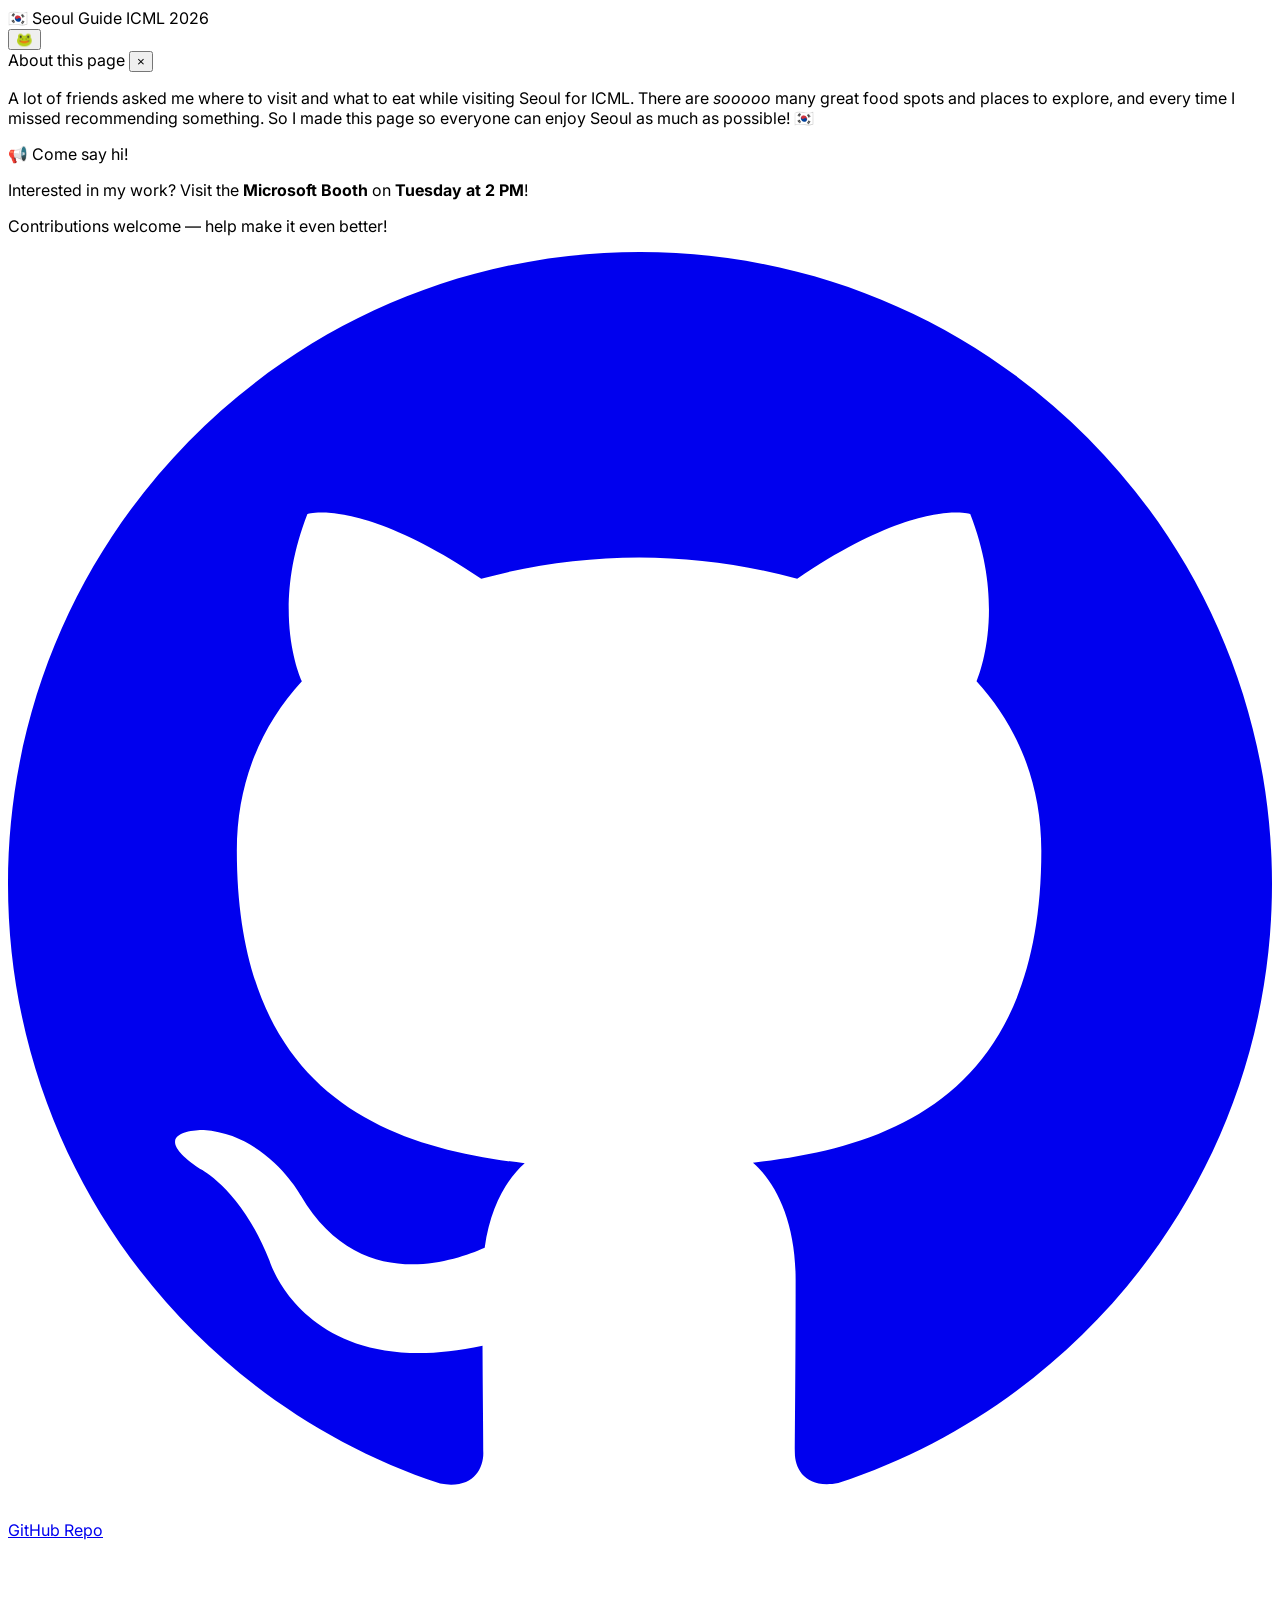
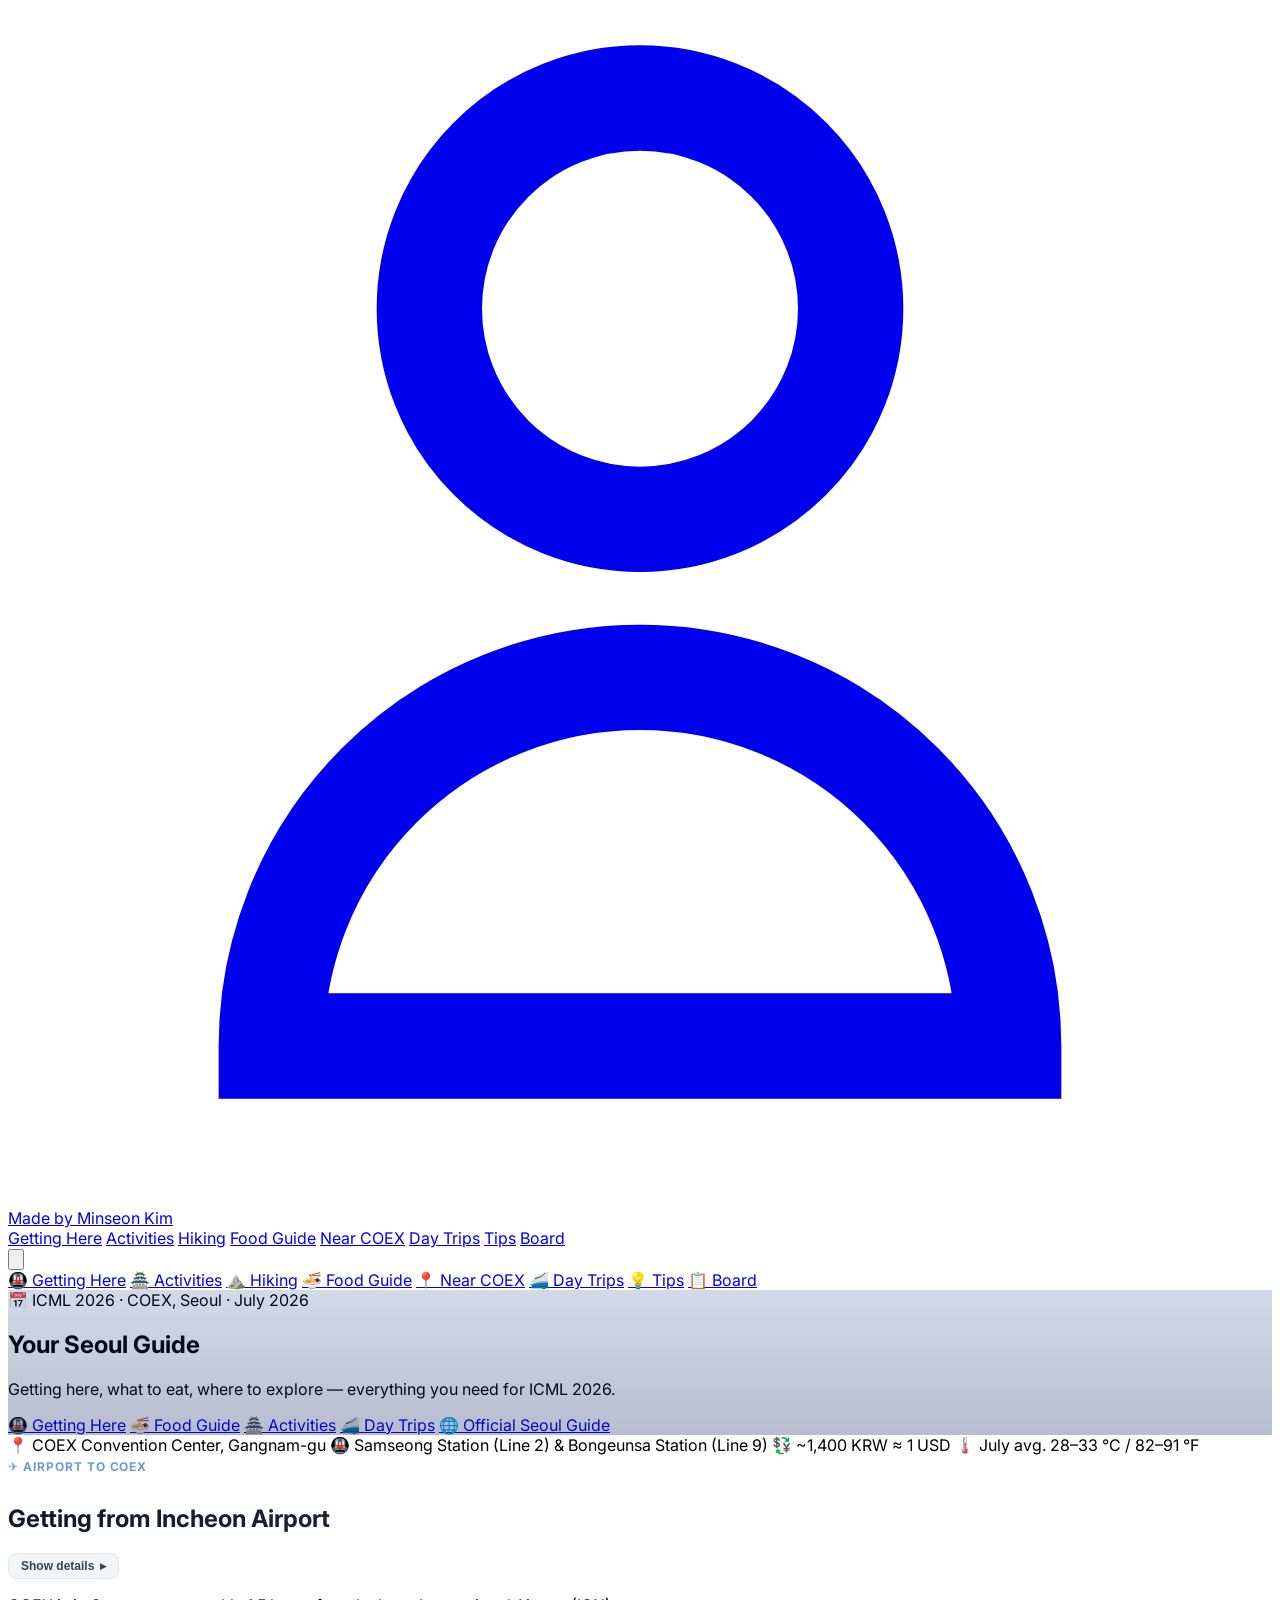
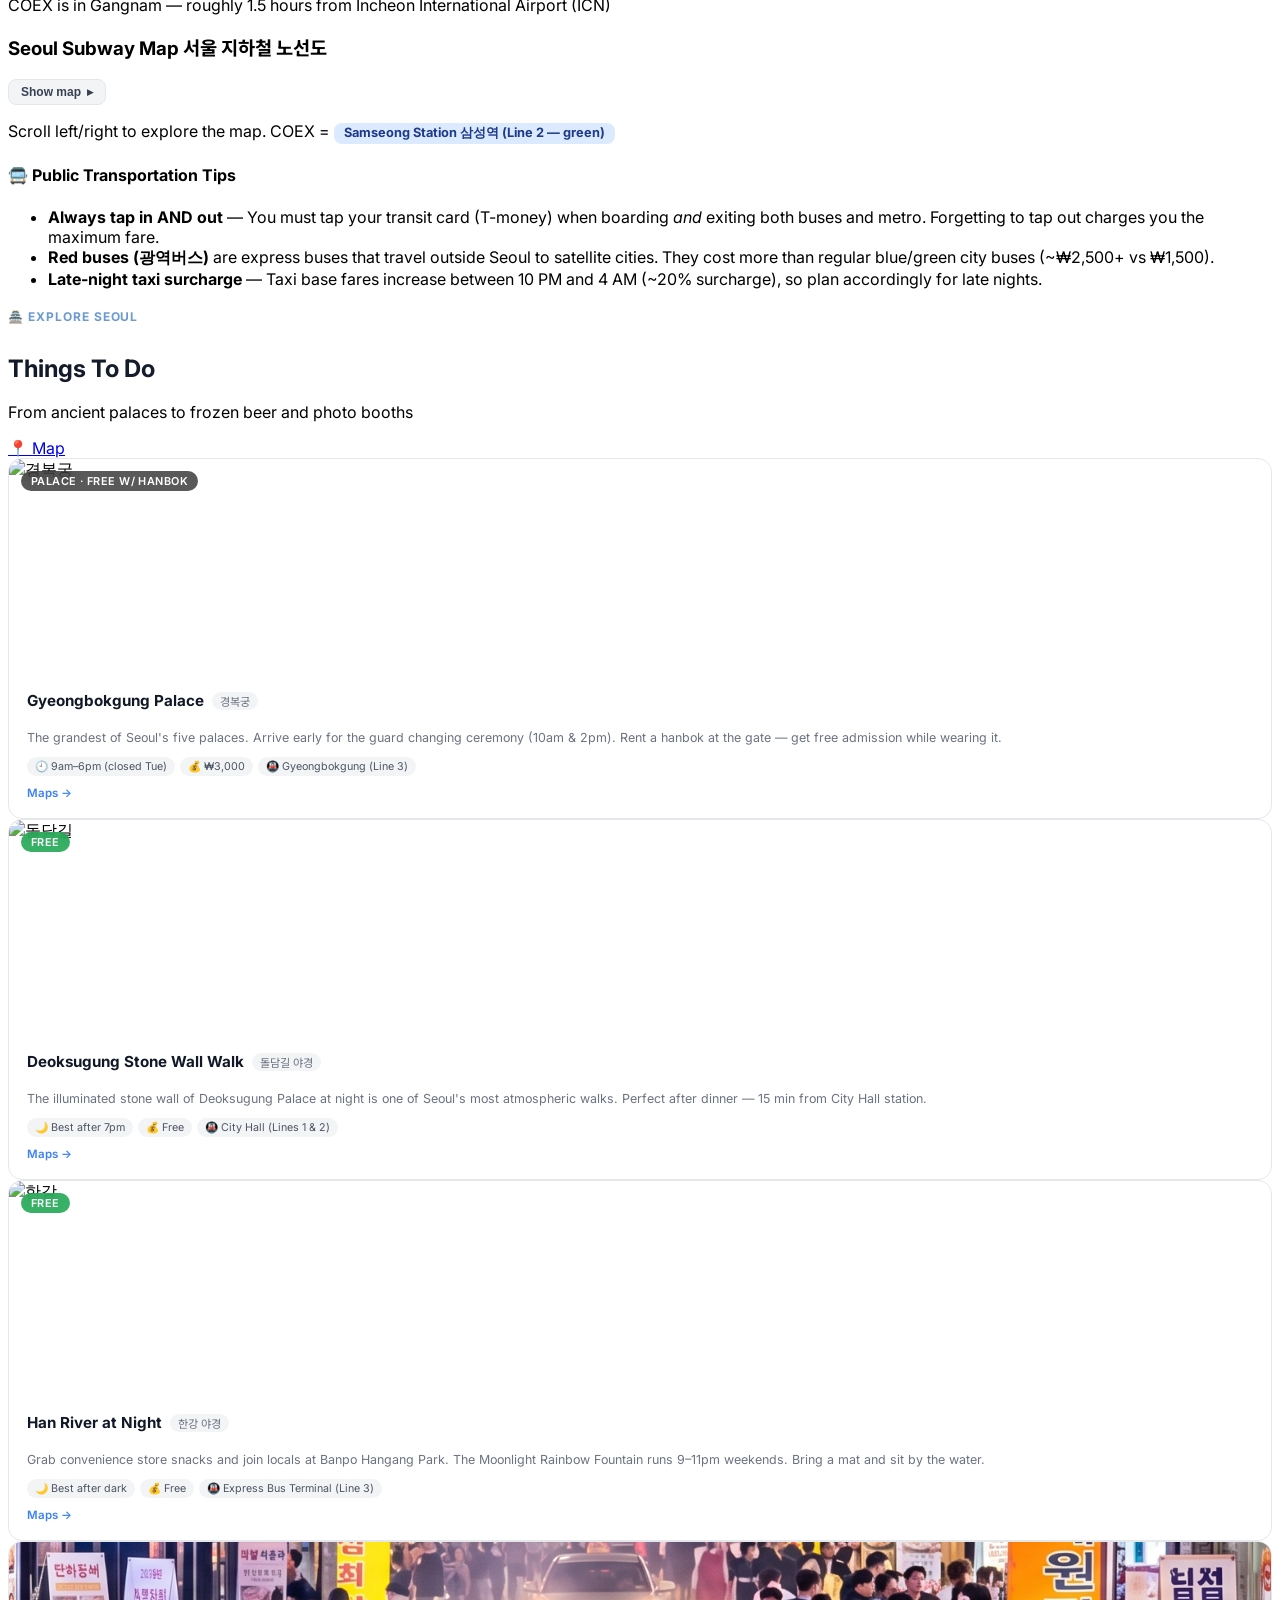
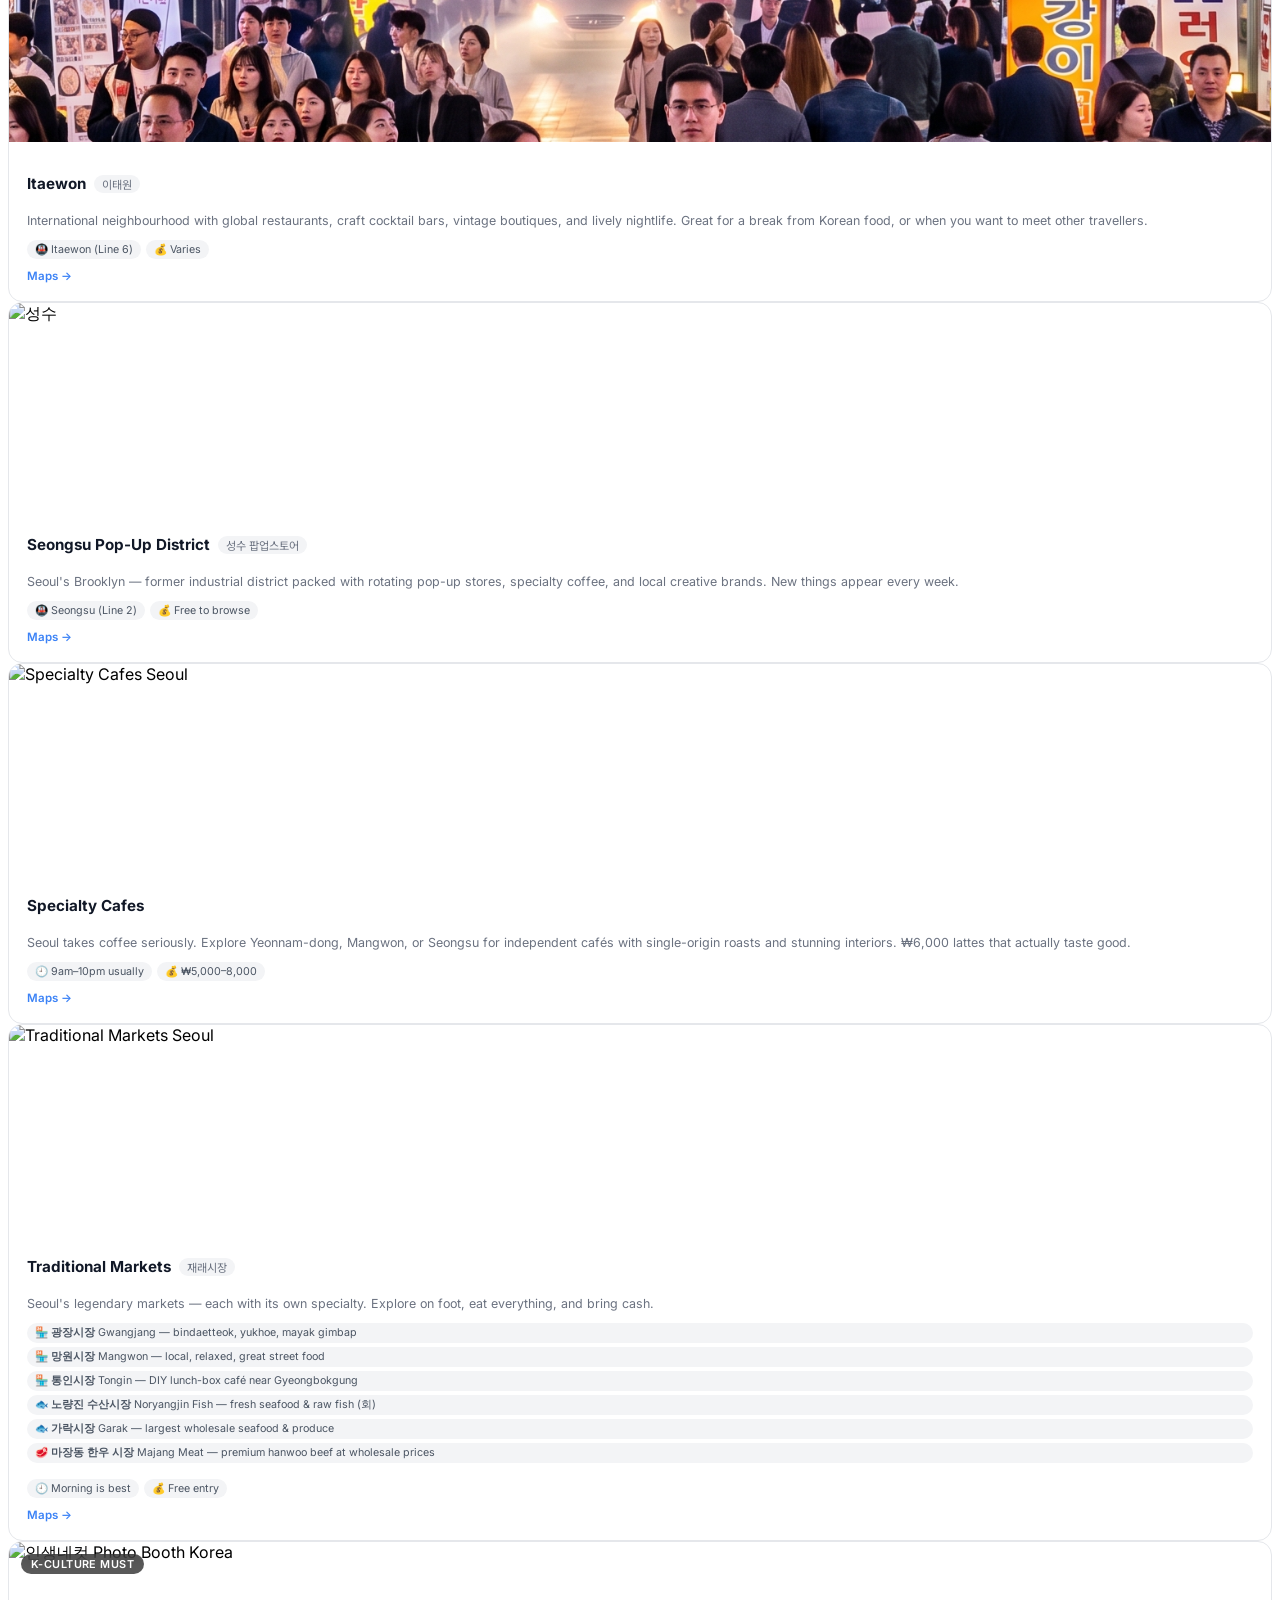
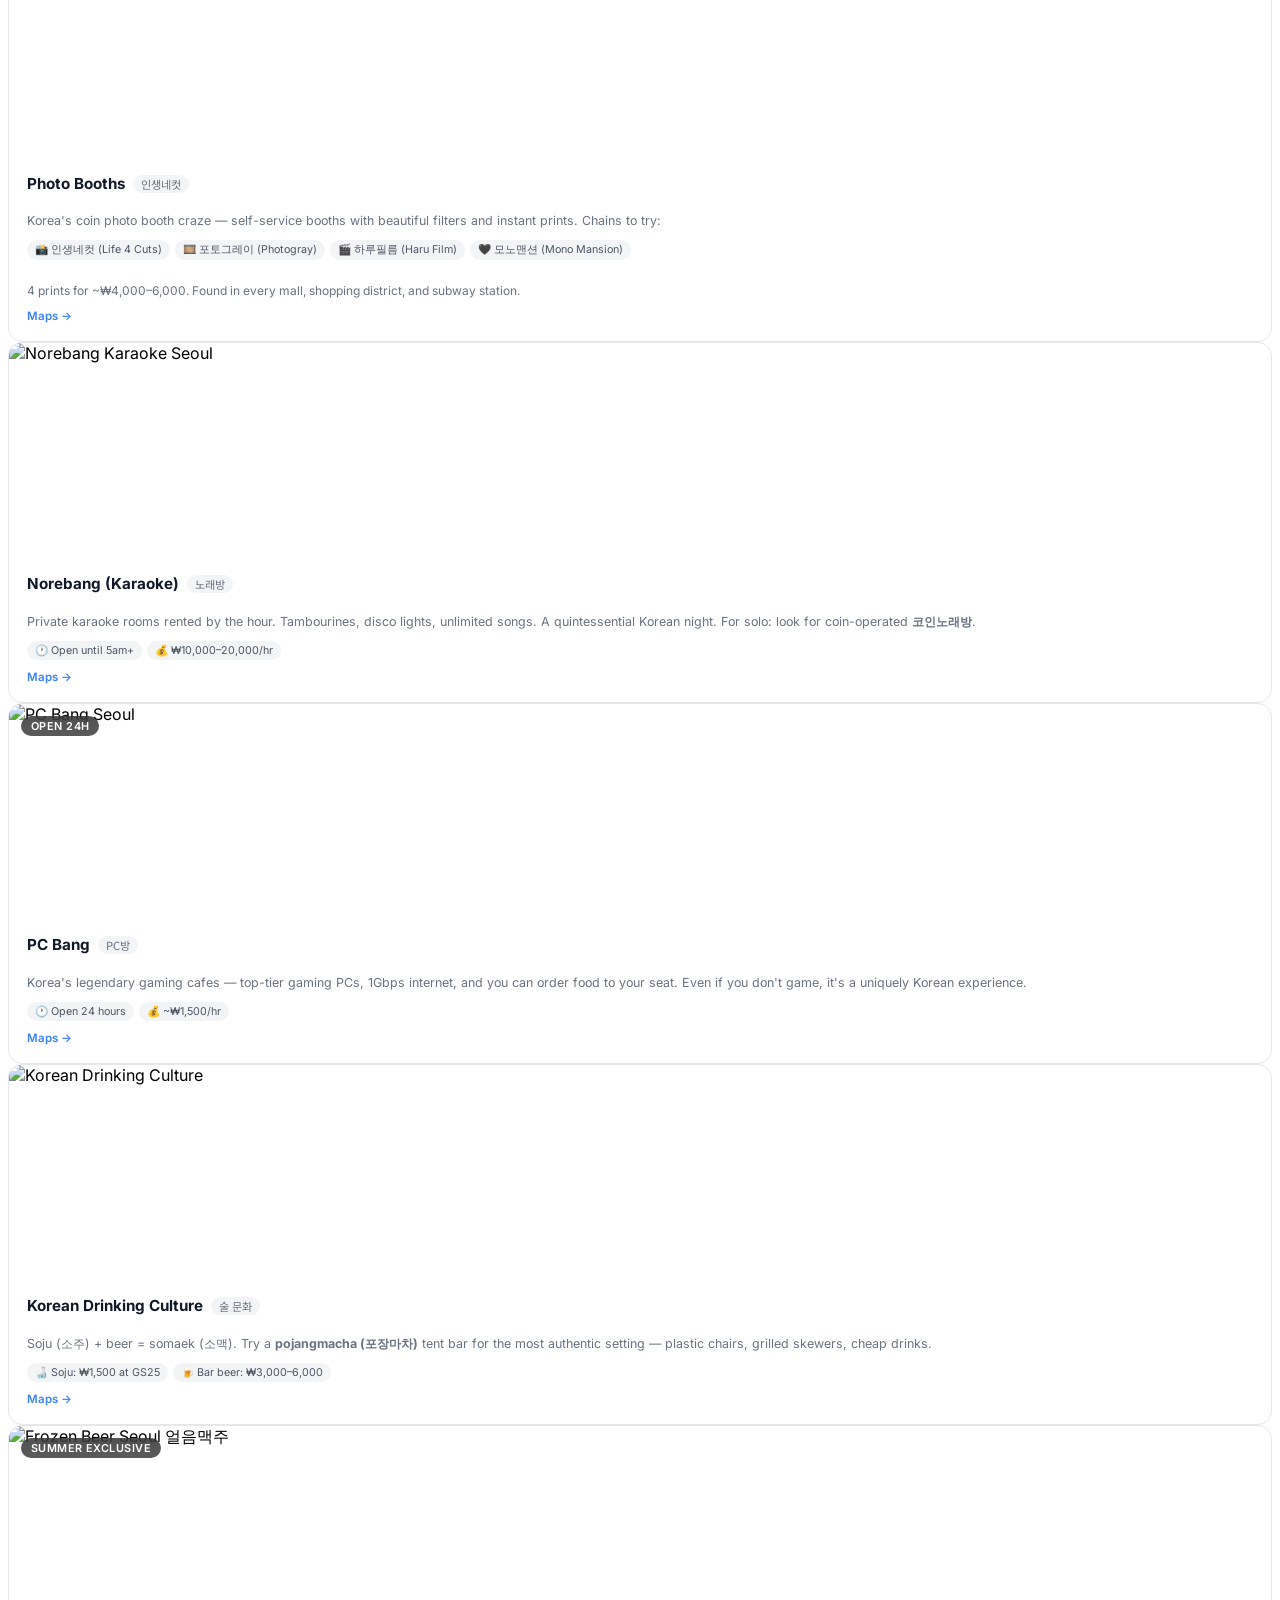
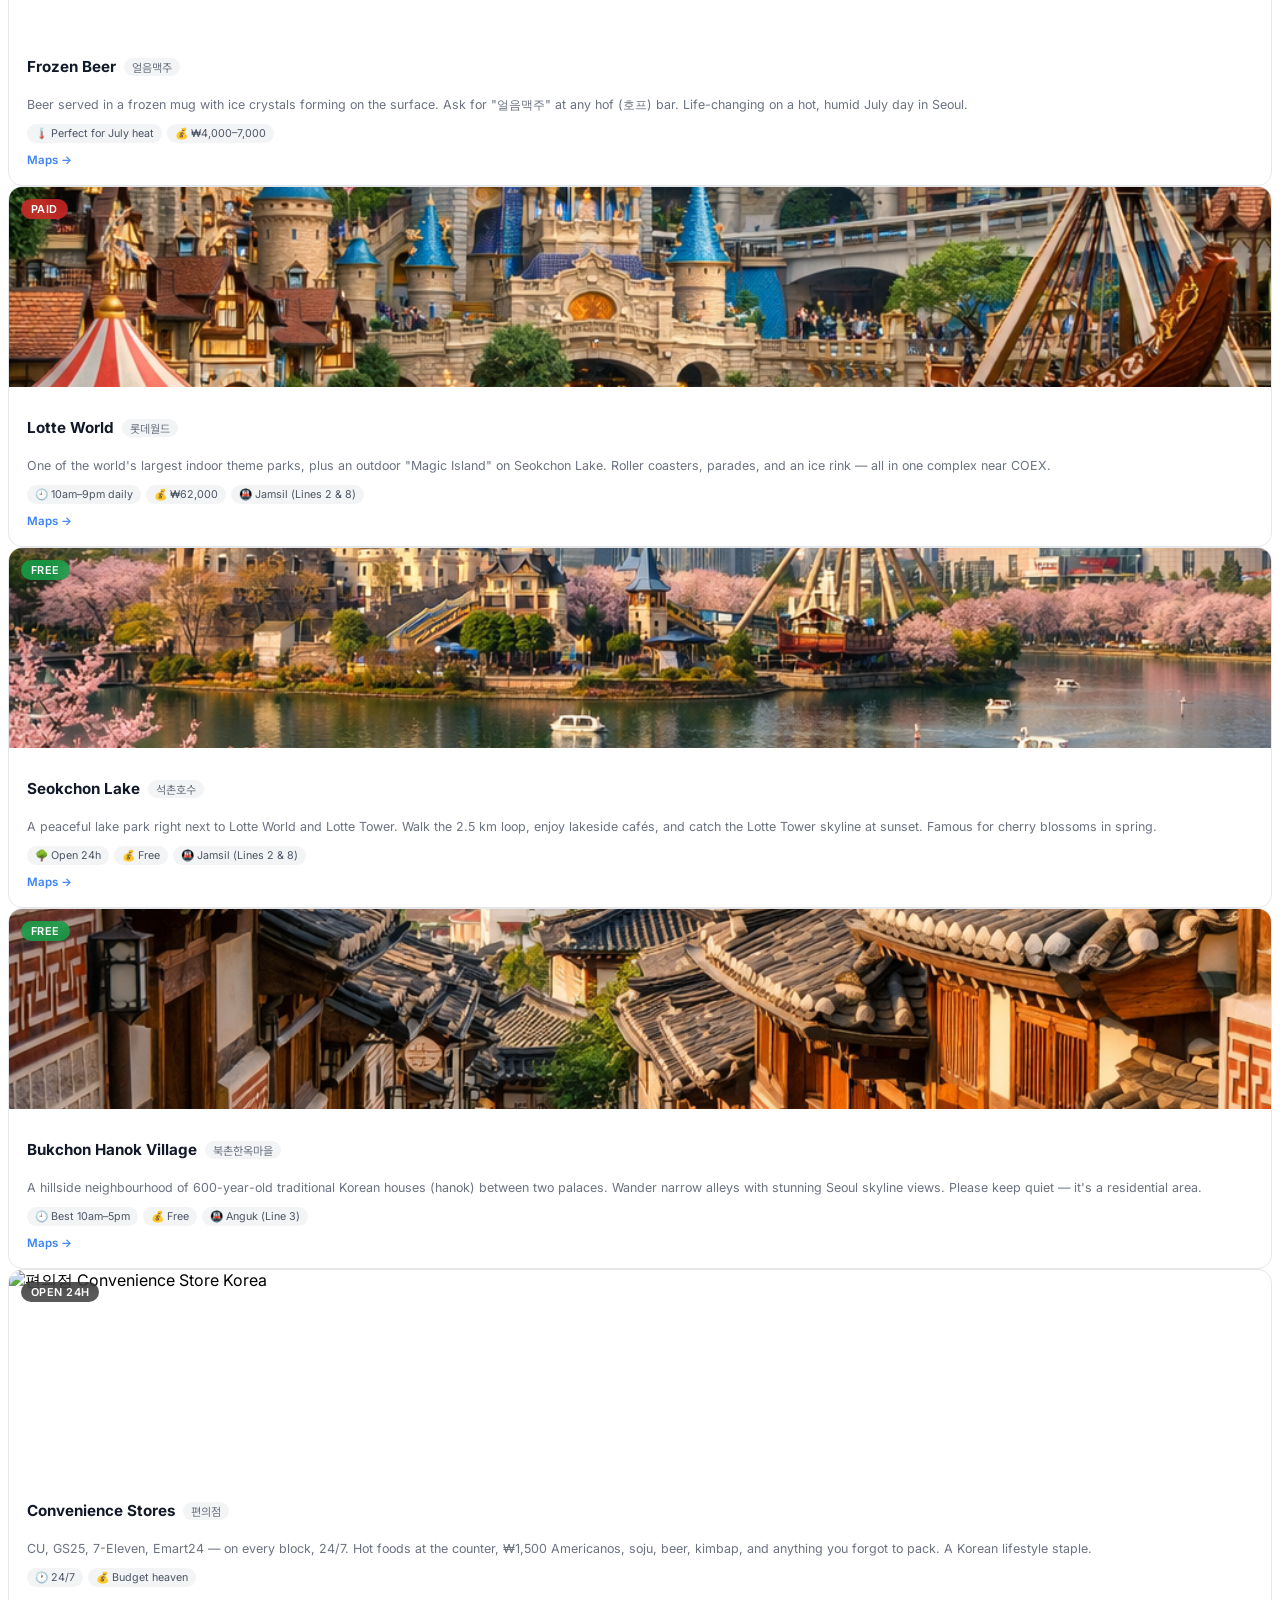
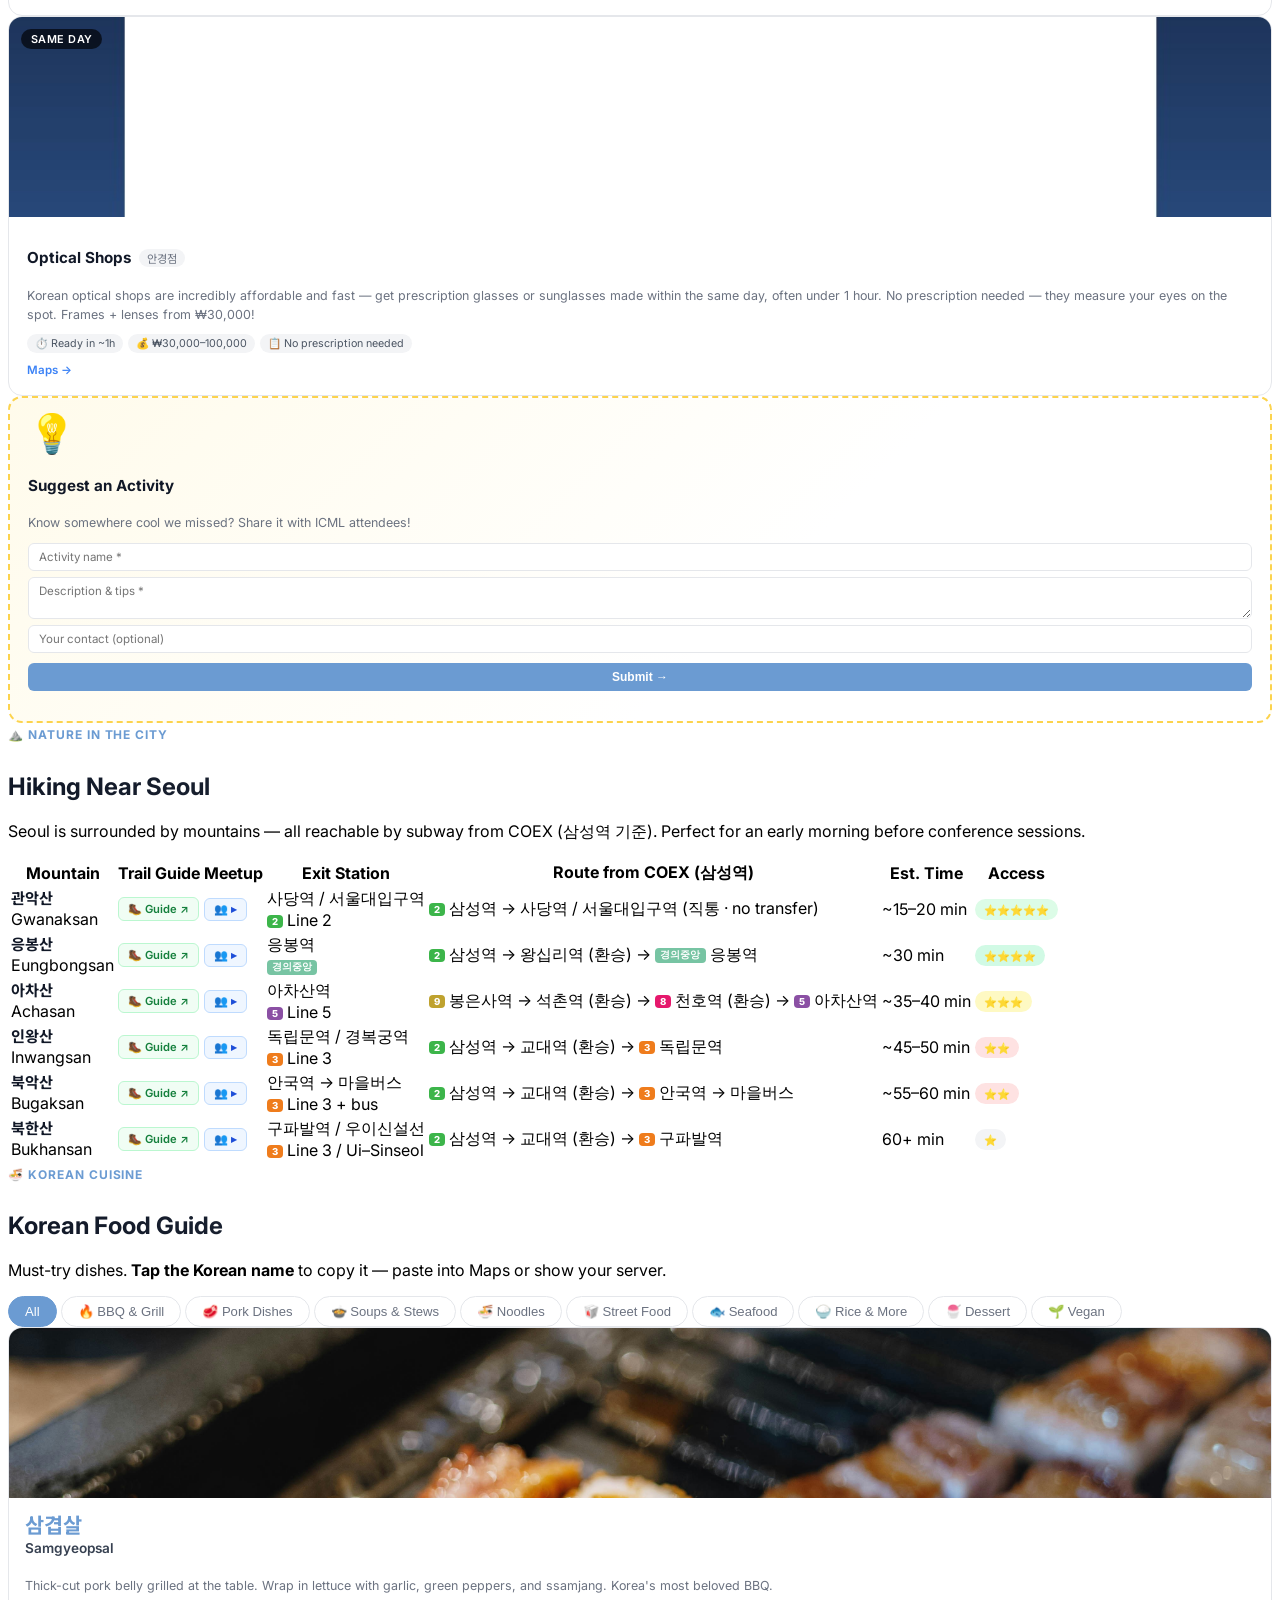
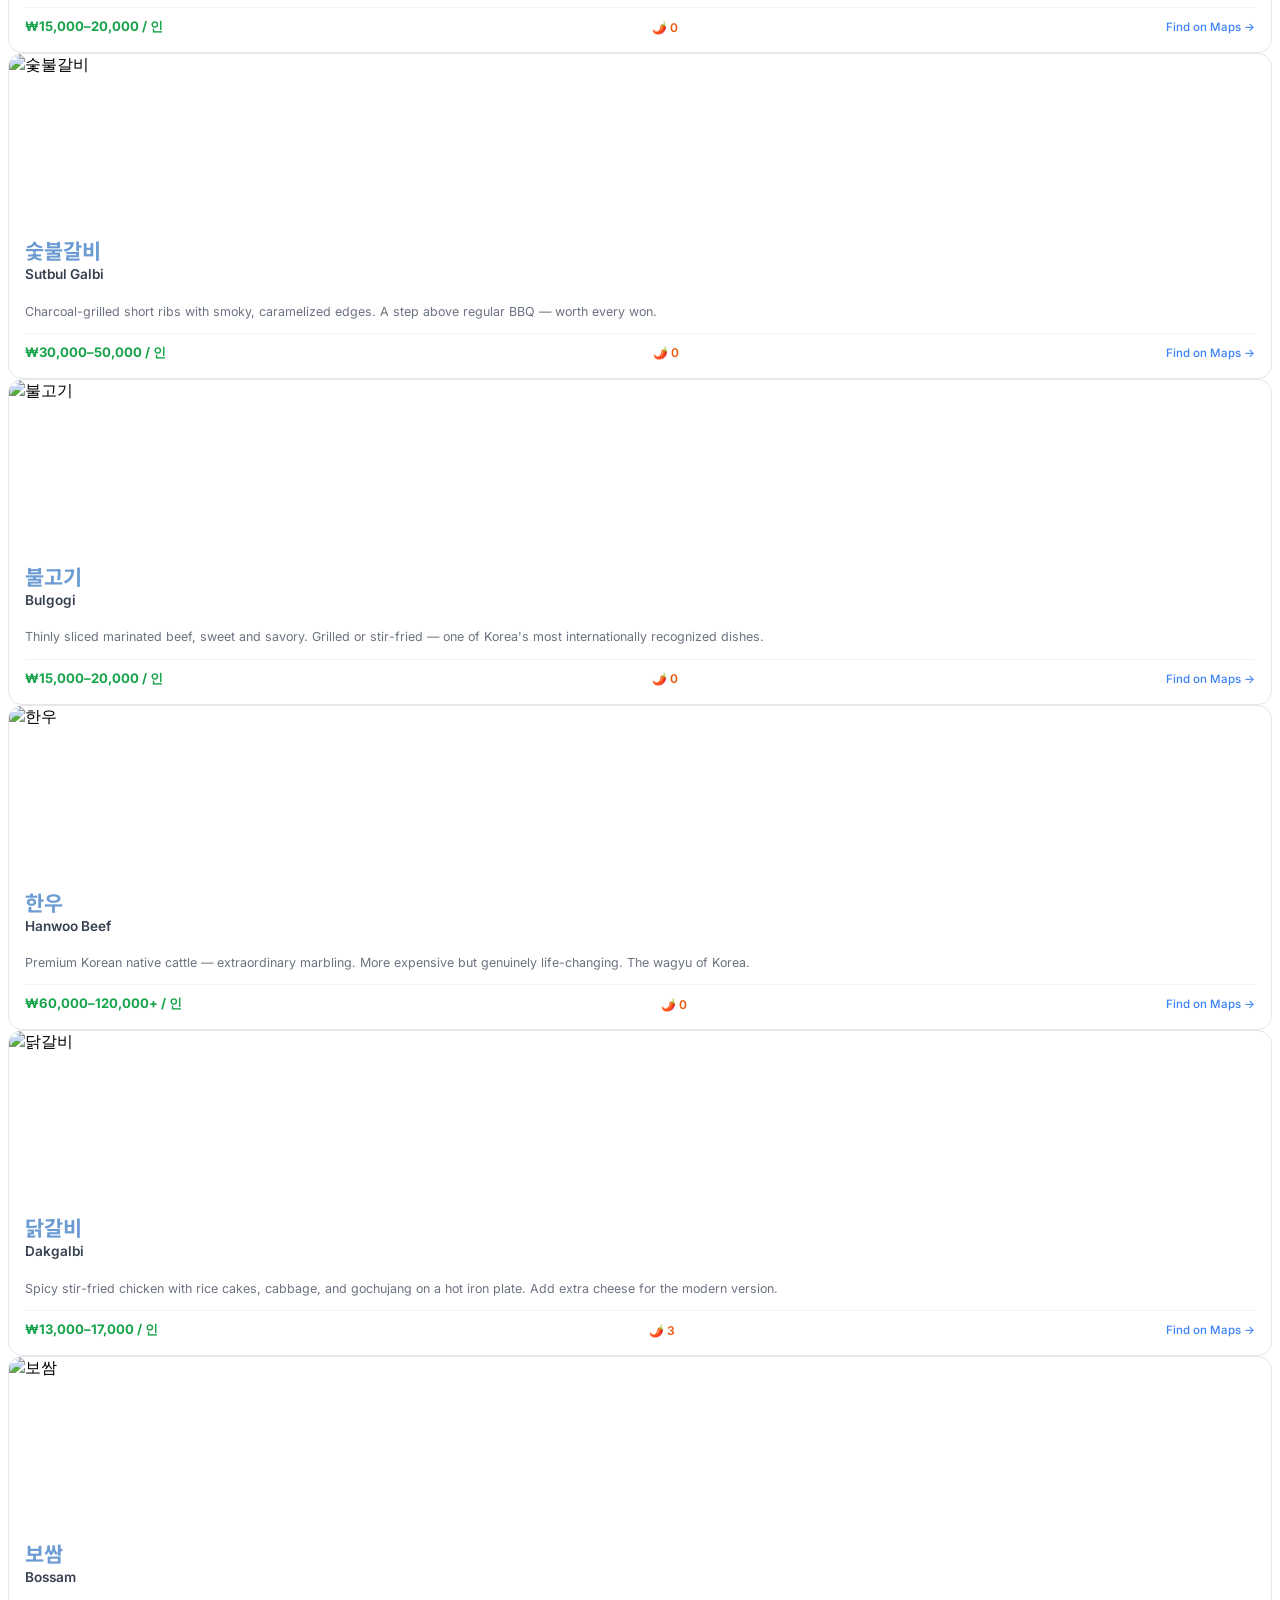
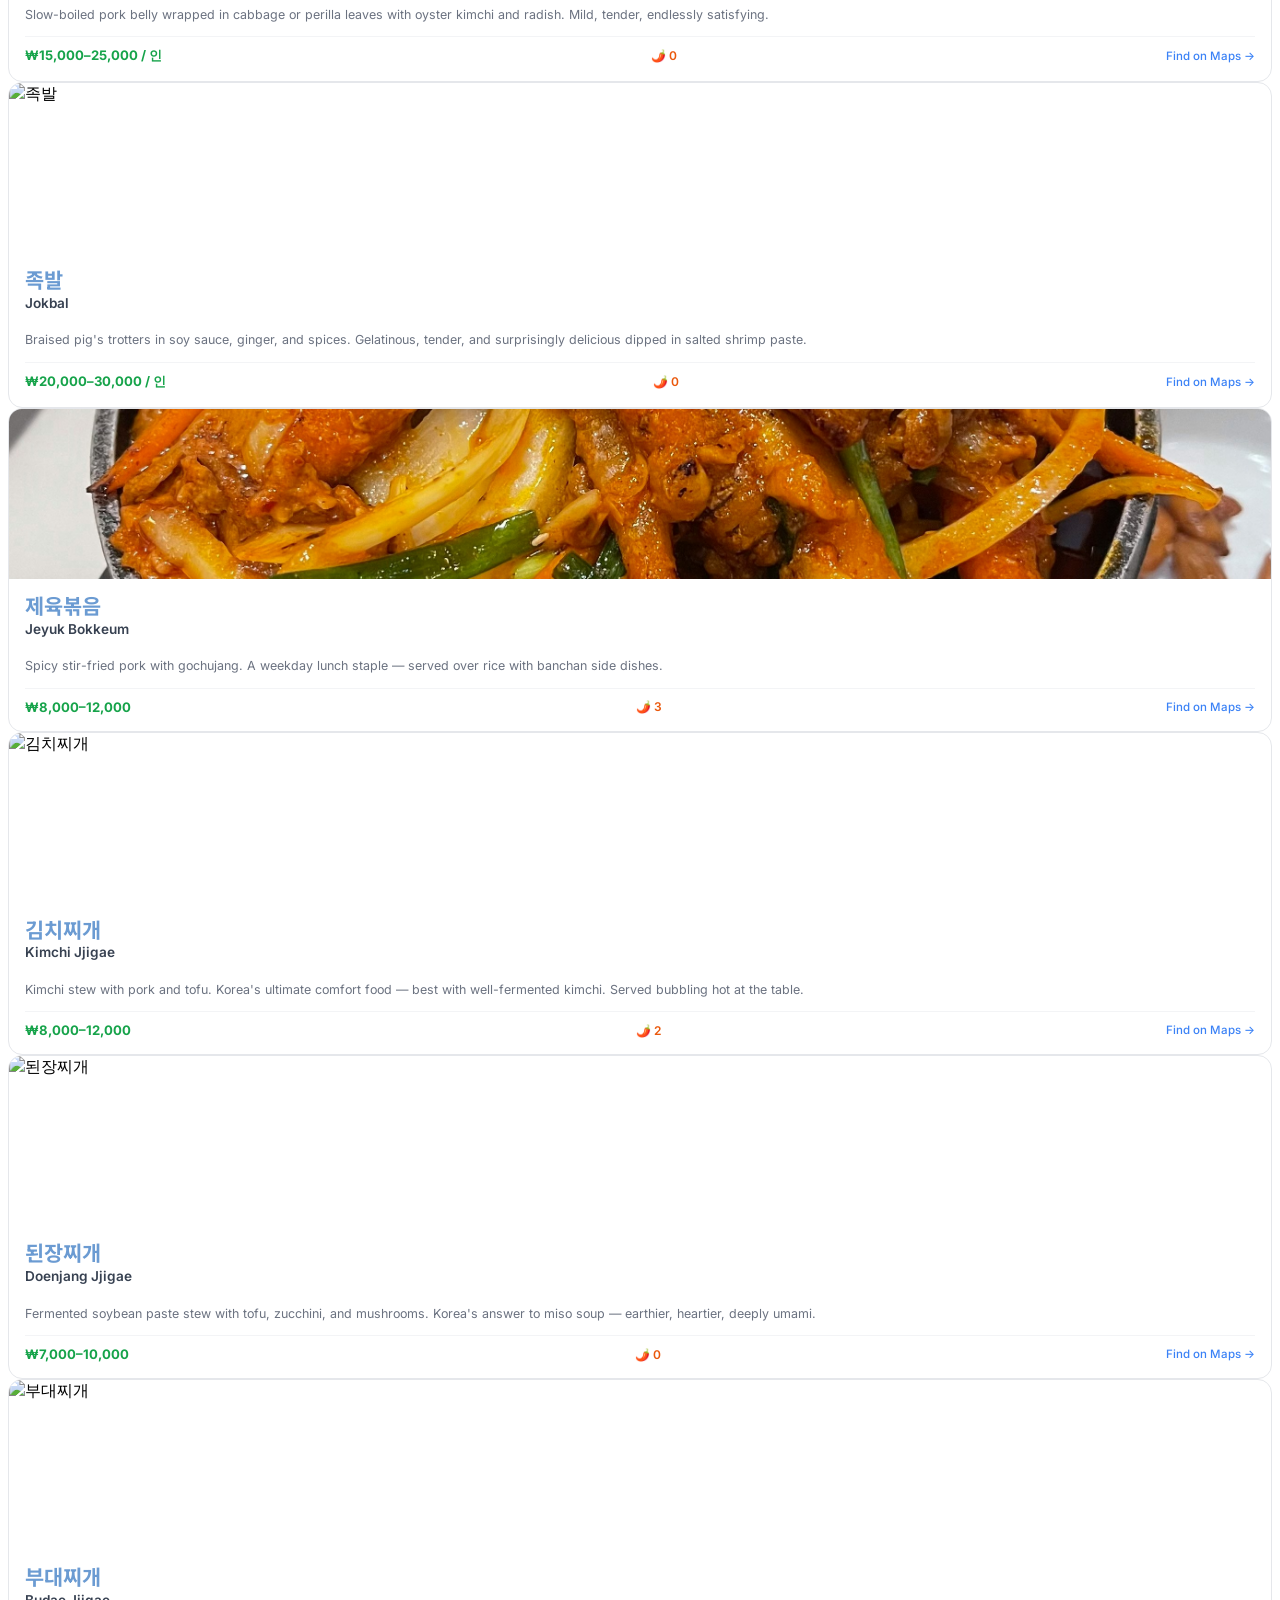
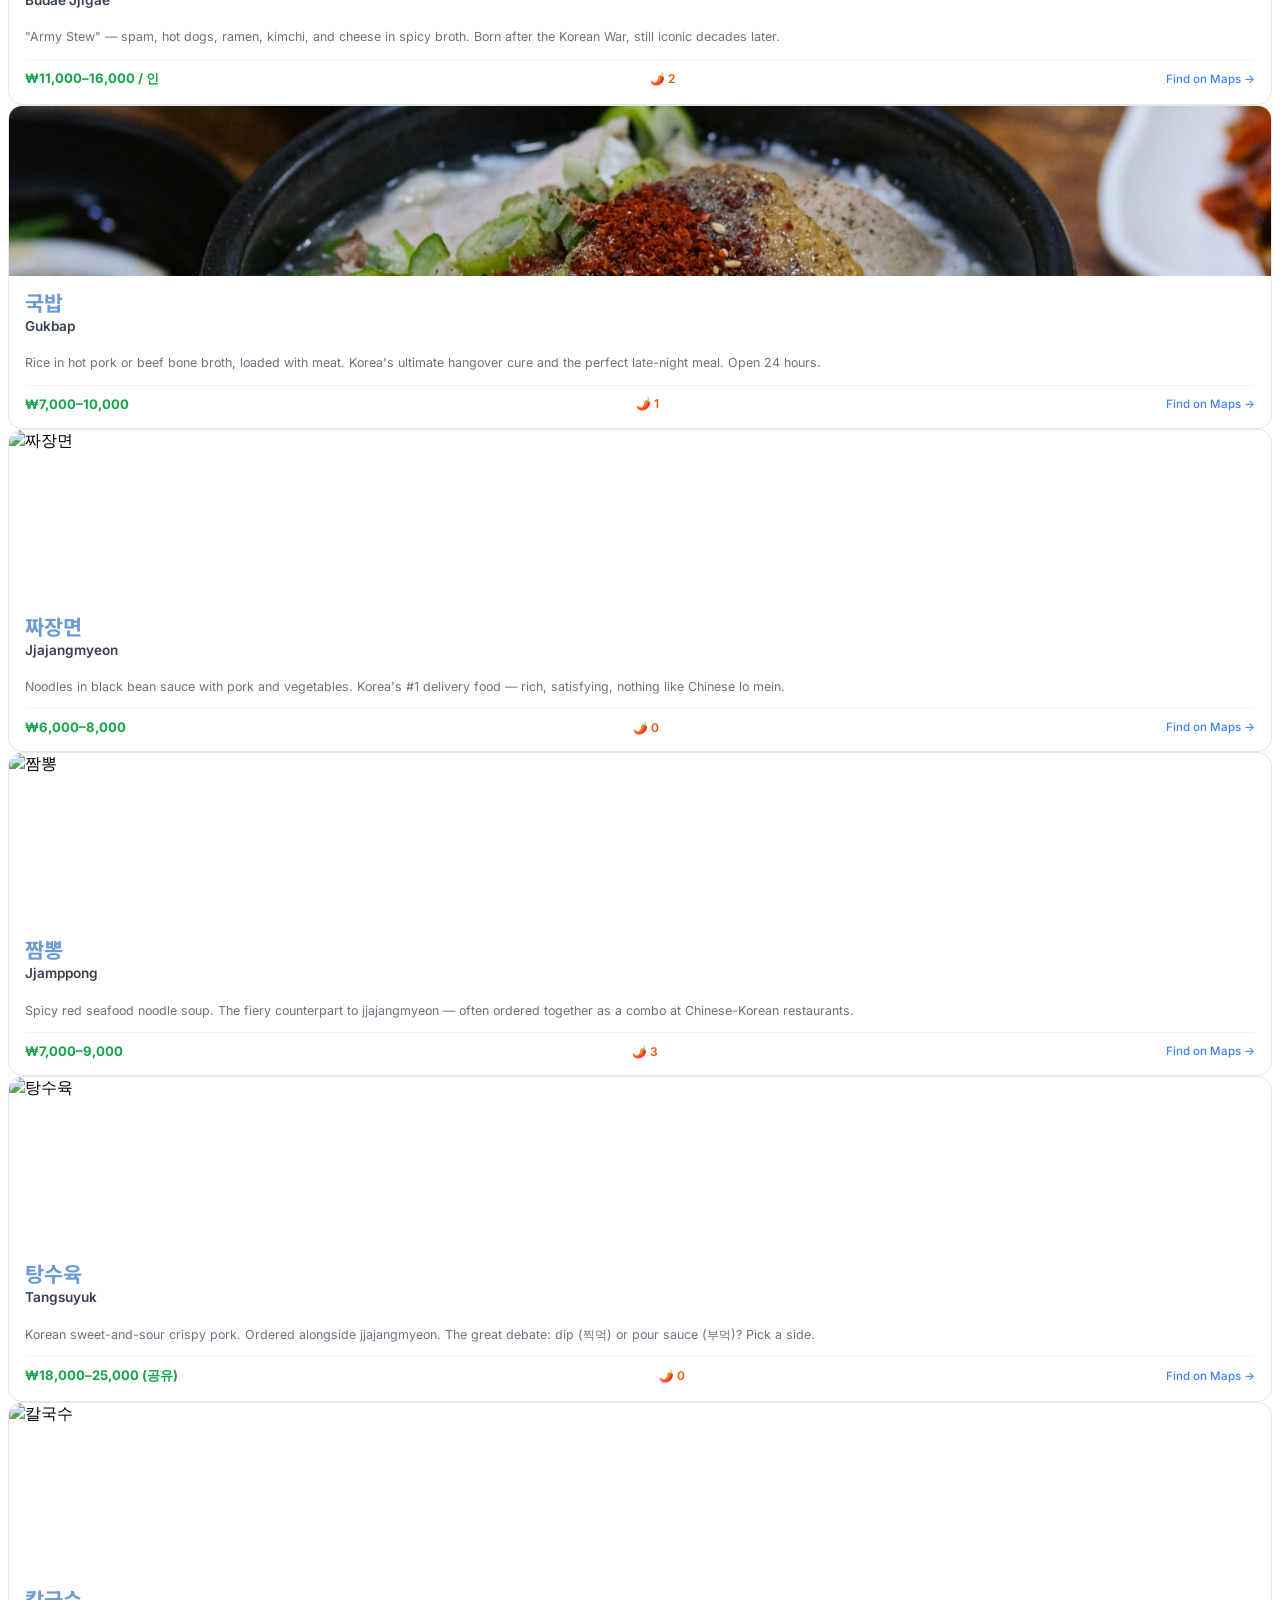
==== commit 9b190123: "Use local image for Busan day trip Co-authored-by: Copilot <223556219+Copilot@users.noreply.github.c" ====
--- a/index.html
+++ b/index.html
@@ -821,658 +821,627 @@
 </section>
 
 <!-- ══════════════════════════════════════ FOOD GUIDE ═══ -->
-<section id="food-guide" class="food-guide-ig-section scroll-mt-16">
-  <div class="food-guide-ig-shell">
-    <div class="food-guide-ig-hero">
-      <h2>🇰🇷 Korean Food Guide</h2>
-      <p>20+ dishes every visitor should try in Korea.</p>
+<section id="food-guide" class="py-16 px-4 bg-white scroll-mt-16">
+  <div class="max-w-7xl mx-auto">
+    <div class="section-eyebrow">🍜 Korean Cuisine</div>
+    <h2 class="text-3xl font-bold section-title mb-2">Korean Food Guide</h2>
+    <p class="text-gray-500 mb-2">Must-try dishes. <strong>Tap the Korean name</strong> to copy it — paste into Maps or show your server.</p>
+
+    <div class="flex flex-wrap gap-2 mb-8 mt-4">
+      <button class="filter-btn active" data-filter="all">All</button>
+      <button class="filter-btn" data-filter="bbq">🔥 BBQ &amp; Grill</button>
+      <button class="filter-btn" data-filter="pork">🥩 Pork Dishes</button>
+      <button class="filter-btn" data-filter="soup">🍲 Soups &amp; Stews</button>
+      <button class="filter-btn" data-filter="noodles">🍜 Noodles</button>
+      <button class="filter-btn" data-filter="street">🥡 Street Food</button>
+      <button class="filter-btn" data-filter="seafood">🐟 Seafood</button>
+      <button class="filter-btn" data-filter="rice">🍚 Rice &amp; More</button>
+      <button class="filter-btn" data-filter="dessert">🍧 Dessert</button>
+      <button class="filter-btn" data-filter="vegan">🌱 Vegan</button>
     </div>
 
-    <div class="food-guide-ig-filters" role="tablist" aria-label="Filter Korean food dishes">
-      <button class="filter-btn-ig active" type="button" data-filter="all">All</button>
-      <button class="filter-btn-ig" type="button" data-filter="bbq">🔥 BBQ</button>
-      <button class="filter-btn-ig" type="button" data-filter="soup">🍲 Stews</button>
-      <button class="filter-btn-ig" type="button" data-filter="noodles">🍜 Noodles</button>
-      <button class="filter-btn-ig" type="button" data-filter="dessert">🍧 Desserts</button>
-      <button class="filter-btn-ig" type="button" data-filter="vegan">🌱 Vegan</button>
-    </div>
-
-    <div class="food-grid-ig" id="food-grid-ig">
-      <article class="food-card-ig" data-food-id="samgyeopsal" data-category="bbq" data-korean="삼겹살" data-english="Samgyeopsal" data-desc="Thick-cut pork belly grilled at the table. Wrap in lettuce with garlic, green peppers, and ssamjang. Korea&#x27;s most beloved BBQ." data-price="₩15,000–20,000 / 인" data-maps="https://www.google.com/maps/search/삼겹살+restaurant+강남+서울" data-img="images/food/samgyeopsal.jpg" data-tags="BBQ,Must Try,Sharing" tabindex="0" role="button" aria-label="Open details for 삼겹살 / Samgyeopsal">
-        <div class="food-card-ig-img">
+    <div class="grid sm:grid-cols-2 lg:grid-cols-3 xl:grid-cols-4 gap-4">
+
+      <!-- ── BBQ & GRILL ────────────────────────────── -->
+
+      <div class="food-card" data-food-id="samgyeopsal" data-category="bbq">
+        <div class="food-img-wrap">
           <img src="images/food/samgyeopsal.jpg" alt="삼겹살" loading="lazy">
-          <div class="food-card-ig-overlay">
-            <span class="food-card-ig-korean">삼겹살</span>
-            <span class="food-card-ig-english">Samgyeopsal</span>
-          </div>
-        </div>
-        <div class="food-card-ig-info">
-          <span class="food-card-ig-name">삼겹살</span>
-          <span class="food-card-ig-sub">Samgyeopsal</span>
-          <div class="food-card-ig-tags">
-            <span class="food-tag-ig">BBQ</span><span class="food-tag-ig">Must Try</span>
-          </div>
-        </div>
-      </article>
-
-      <article class="food-card-ig" data-food-id="sutbul-galbi" data-category="bbq" data-korean="숯불갈비" data-english="Sutbul Galbi" data-desc="Charcoal-grilled short ribs with smoky, caramelized edges. A step above regular BBQ — worth every won." data-price="₩30,000–50,000 / 인" data-maps="https://www.google.com/maps/search/숯불갈비+강남+서울" data-img="images/food/sutbulgalbi.png" data-tags="BBQ,Premium,Sharing" tabindex="0" role="button" aria-label="Open details for 숯불갈비 / Sutbul Galbi">
-        <div class="food-card-ig-img">
+        </div>
+        <div class="food-content">
+          <button class="korean-name" data-korean="삼겹살">삼겹살</button>
+          <div class="food-english">Samgyeopsal</div>
+          <p class="food-desc">Thick-cut pork belly grilled at the table. Wrap in lettuce with garlic, green peppers, and ssamjang. Korea's most beloved BBQ.</p>
+          <div class="food-footer">
+            <span class="price">₩15,000–20,000 / 인</span>
+            <span class="spice-level" title="Not spicy">🌶️ 0</span>
+            <a class="maps-link" href="https://www.google.com/maps/search/삼겹살+restaurant+강남+서울" target="_blank" rel="noopener">Find on Maps →</a>
+          </div>
+        </div>
+      </div>
+
+      <div class="food-card" data-food-id="sutbul-galbi" data-category="bbq">
+        <div class="food-img-wrap">
           <img src="images/food/sutbulgalbi.png" alt="숯불갈비" loading="lazy">
-          <div class="food-card-ig-overlay">
-            <span class="food-card-ig-korean">숯불갈비</span>
-            <span class="food-card-ig-english">Sutbul Galbi</span>
-          </div>
-        </div>
-        <div class="food-card-ig-info">
-          <span class="food-card-ig-name">숯불갈비</span>
-          <span class="food-card-ig-sub">Sutbul Galbi</span>
-          <div class="food-card-ig-tags">
-            <span class="food-tag-ig">BBQ</span><span class="food-tag-ig">Premium</span>
-          </div>
-        </div>
-      </article>
-
-      <article class="food-card-ig" data-food-id="bulgogi" data-category="bbq" data-korean="불고기" data-english="Bulgogi" data-desc="Thinly sliced marinated beef, sweet and savory. Grilled or stir-fried — one of Korea&#x27;s most internationally recognized dishes." data-price="₩15,000–20,000 / 인" data-maps="https://www.google.com/maps/search/불고기+restaurant+서울" data-img="images/food/bulgogi.png" data-tags="BBQ,Must Try,Mild" tabindex="0" role="button" aria-label="Open details for 불고기 / Bulgogi">
-        <div class="food-card-ig-img">
+        </div>
+        <div class="food-content">
+          <button class="korean-name" data-korean="숯불갈비">숯불갈비</button>
+          <div class="food-english">Sutbul Galbi</div>
+          <p class="food-desc">Charcoal-grilled short ribs with smoky, caramelized edges. A step above regular BBQ — worth every won.</p>
+          <div class="food-footer">
+            <span class="price">₩30,000–50,000 / 인</span>
+            <span class="spice-level" title="Not spicy">🌶️ 0</span>
+            <a class="maps-link" href="https://www.google.com/maps/search/숯불갈비+강남+서울" target="_blank" rel="noopener">Find on Maps →</a>
+          </div>
+        </div>
+      </div>
+
+      <div class="food-card" data-food-id="bulgogi" data-category="bbq">
+        <div class="food-img-wrap">
           <img src="images/food/bulgogi.png" alt="불고기" loading="lazy">
-          <div class="food-card-ig-overlay">
-            <span class="food-card-ig-korean">불고기</span>
-            <span class="food-card-ig-english">Bulgogi</span>
-          </div>
-        </div>
-        <div class="food-card-ig-info">
-          <span class="food-card-ig-name">불고기</span>
-          <span class="food-card-ig-sub">Bulgogi</span>
-          <div class="food-card-ig-tags">
-            <span class="food-tag-ig">BBQ</span><span class="food-tag-ig">Must Try</span>
-          </div>
-        </div>
-      </article>
-
-      <article class="food-card-ig" data-food-id="hanwoo-beef" data-category="bbq" data-korean="한우" data-english="Hanwoo Beef" data-desc="Premium Korean native cattle — extraordinary marbling. More expensive but genuinely life-changing. The wagyu of Korea." data-price="₩60,000–120,000+ / 인" data-maps="https://www.google.com/maps/search/한우+restaurant+강남+서울" data-img="images/food/hanwoobeef.png" data-tags="BBQ,Premium" tabindex="0" role="button" aria-label="Open details for 한우 / Hanwoo Beef">
-        <div class="food-card-ig-img">
+        </div>
+        <div class="food-content">
+          <button class="korean-name" data-korean="불고기">불고기</button>
+          <div class="food-english">Bulgogi</div>
+          <p class="food-desc">Thinly sliced marinated beef, sweet and savory. Grilled or stir-fried — one of Korea's most internationally recognized dishes.</p>
+          <div class="food-footer">
+            <span class="price">₩15,000–20,000 / 인</span>
+            <span class="spice-level" title="Not spicy">🌶️ 0</span>
+            <a class="maps-link" href="https://www.google.com/maps/search/불고기+restaurant+서울" target="_blank" rel="noopener">Find on Maps →</a>
+          </div>
+        </div>
+      </div>
+
+      <div class="food-card" data-food-id="hanwoo-beef" data-category="bbq">
+        <div class="food-img-wrap">
           <img src="images/food/hanwoobeef.png" alt="한우" loading="lazy">
-          <div class="food-card-ig-overlay">
-            <span class="food-card-ig-korean">한우</span>
-            <span class="food-card-ig-english">Hanwoo Beef</span>
-          </div>
-        </div>
-        <div class="food-card-ig-info">
-          <span class="food-card-ig-name">한우</span>
-          <span class="food-card-ig-sub">Hanwoo Beef</span>
-          <div class="food-card-ig-tags">
-            <span class="food-tag-ig">BBQ</span><span class="food-tag-ig">Premium</span>
-          </div>
-        </div>
-      </article>
-
-      <article class="food-card-ig" data-food-id="dakgalbi" data-category="bbq" data-korean="닭갈비" data-english="Dakgalbi" data-desc="Spicy stir-fried chicken with rice cakes, cabbage, and gochujang on a hot iron plate. Add extra cheese for the modern version." data-price="₩13,000–17,000 / 인" data-maps="https://www.google.com/maps/search/닭갈비+서울" data-img="images/food/dakgalbi.png" data-tags="Grill,Spicy,Sharing" tabindex="0" role="button" aria-label="Open details for 닭갈비 / Dakgalbi">
-        <div class="food-card-ig-img">
+        </div>
+        <div class="food-content">
+          <button class="korean-name" data-korean="한우">한우</button>
+          <div class="food-english">Hanwoo Beef</div>
+          <p class="food-desc">Premium Korean native cattle — extraordinary marbling. More expensive but genuinely life-changing. The wagyu of Korea.</p>
+          <div class="food-footer">
+            <span class="price">₩60,000–120,000+ / 인</span>
+            <span class="spice-level" title="Not spicy">🌶️ 0</span>
+            <a class="maps-link" href="https://www.google.com/maps/search/한우+restaurant+강남+서울" target="_blank" rel="noopener">Find on Maps →</a>
+          </div>
+        </div>
+      </div>
+
+      <div class="food-card" data-food-id="dakgalbi" data-category="bbq">
+        <div class="food-img-wrap">
           <img src="images/food/dakgalbi.png" alt="닭갈비" loading="lazy">
-          <div class="food-card-ig-overlay">
-            <span class="food-card-ig-korean">닭갈비</span>
-            <span class="food-card-ig-english">Dakgalbi</span>
-          </div>
-        </div>
-        <div class="food-card-ig-info">
-          <span class="food-card-ig-name">닭갈비</span>
-          <span class="food-card-ig-sub">Dakgalbi</span>
-          <div class="food-card-ig-tags">
-            <span class="food-tag-ig">Grill</span><span class="food-tag-ig">Spicy</span>
-          </div>
-        </div>
-      </article>
-
-      <article class="food-card-ig" data-food-id="bossam" data-category="pork" data-korean="보쌈" data-english="Bossam" data-desc="Slow-boiled pork belly wrapped in cabbage or perilla leaves with oyster kimchi and radish. Mild, tender, endlessly satisfying." data-price="₩15,000–25,000 / 인" data-maps="https://www.google.com/maps/search/보쌈+서울" data-img="images/food/bossam.png" data-tags="Pork,Must Try,Sharing" tabindex="0" role="button" aria-label="Open details for 보쌈 / Bossam">
-        <div class="food-card-ig-img">
+        </div>
+        <div class="food-content">
+          <button class="korean-name" data-korean="닭갈비">닭갈비</button>
+          <div class="food-english">Dakgalbi</div>
+          <p class="food-desc">Spicy stir-fried chicken with rice cakes, cabbage, and gochujang on a hot iron plate. Add extra cheese for the modern version.</p>
+          <div class="food-footer">
+            <span class="price">₩13,000–17,000 / 인</span>
+            <span class="spice-level" title="Spicy">🌶️ 3</span>
+            <a class="maps-link" href="https://www.google.com/maps/search/닭갈비+서울" target="_blank" rel="noopener">Find on Maps →</a>
+          </div>
+        </div>
+      </div>
+
+      <!-- ── PORK DISHES ────────────────────────────── -->
+
+      <div class="food-card" data-food-id="bossam" data-category="pork">
+        <div class="food-img-wrap">
           <img src="images/food/bossam.png" alt="보쌈" loading="lazy">
-          <div class="food-card-ig-overlay">
-            <span class="food-card-ig-korean">보쌈</span>
-            <span class="food-card-ig-english">Bossam</span>
-          </div>
-        </div>
-        <div class="food-card-ig-info">
-          <span class="food-card-ig-name">보쌈</span>
-          <span class="food-card-ig-sub">Bossam</span>
-          <div class="food-card-ig-tags">
-            <span class="food-tag-ig">Pork</span><span class="food-tag-ig">Must Try</span>
-          </div>
-        </div>
-      </article>
-
-      <article class="food-card-ig" data-food-id="jokbal" data-category="pork" data-korean="족발" data-english="Jokbal" data-desc="Braised pig&#x27;s trotters in soy sauce, ginger, and spices. Gelatinous, tender, and surprisingly delicious dipped in salted shrimp paste." data-price="₩20,000–30,000 / 인" data-maps="https://www.google.com/maps/search/족발+서울" data-img="images/food/jokbal.png" data-tags="Pork,Late Night,Sharing" tabindex="0" role="button" aria-label="Open details for 족발 / Jokbal">
-        <div class="food-card-ig-img">
+        </div>
+        <div class="food-content">
+          <button class="korean-name" data-korean="보쌈">보쌈</button>
+          <div class="food-english">Bossam</div>
+          <p class="food-desc">Slow-boiled pork belly wrapped in cabbage or perilla leaves with oyster kimchi and radish. Mild, tender, endlessly satisfying.</p>
+          <div class="food-footer">
+            <span class="price">₩15,000–25,000 / 인</span>
+            <span class="spice-level" title="Not spicy">🌶️ 0</span>
+            <a class="maps-link" href="https://www.google.com/maps/search/보쌈+서울" target="_blank" rel="noopener">Find on Maps →</a>
+          </div>
+        </div>
+      </div>
+
+      <div class="food-card" data-food-id="jokbal" data-category="pork">
+        <div class="food-img-wrap">
           <img src="images/food/jokbal.png" alt="족발" loading="lazy">
-          <div class="food-card-ig-overlay">
-            <span class="food-card-ig-korean">족발</span>
-            <span class="food-card-ig-english">Jokbal</span>
-          </div>
-        </div>
-        <div class="food-card-ig-info">
-          <span class="food-card-ig-name">족발</span>
-          <span class="food-card-ig-sub">Jokbal</span>
-          <div class="food-card-ig-tags">
-            <span class="food-tag-ig">Pork</span><span class="food-tag-ig">Late Night</span>
-          </div>
-        </div>
-      </article>
-
-      <article class="food-card-ig" data-food-id="jeyuk-bokkeum" data-category="pork" data-korean="제육볶음" data-english="Jeyuk Bokkeum" data-desc="Spicy stir-fried pork with gochujang. A weekday lunch staple — served over rice with banchan side dishes." data-price="₩8,000–12,000" data-maps="https://www.google.com/maps/search/제육볶음+서울" data-img="images/food/jeyukbokkeum.jpg" data-tags="Pork,Spicy,Comfort Food" tabindex="0" role="button" aria-label="Open details for 제육볶음 / Jeyuk Bokkeum">
-        <div class="food-card-ig-img">
+        </div>
+        <div class="food-content">
+          <button class="korean-name" data-korean="족발">족발</button>
+          <div class="food-english">Jokbal</div>
+          <p class="food-desc">Braised pig's trotters in soy sauce, ginger, and spices. Gelatinous, tender, and surprisingly delicious dipped in salted shrimp paste.</p>
+          <div class="food-footer">
+            <span class="price">₩20,000–30,000 / 인</span>
+            <span class="spice-level" title="Not spicy">🌶️ 0</span>
+            <a class="maps-link" href="https://www.google.com/maps/search/족발+서울" target="_blank" rel="noopener">Find on Maps →</a>
+          </div>
+        </div>
+      </div>
+
+      <div class="food-card" data-food-id="jeyuk-bokkeum" data-category="pork">
+        <div class="food-img-wrap">
           <img src="images/food/jeyukbokkeum.jpg" alt="제육볶음" loading="lazy">
-          <div class="food-card-ig-overlay">
-            <span class="food-card-ig-korean">제육볶음</span>
-            <span class="food-card-ig-english">Jeyuk Bokkeum</span>
-          </div>
-        </div>
-        <div class="food-card-ig-info">
-          <span class="food-card-ig-name">제육볶음</span>
-          <span class="food-card-ig-sub">Jeyuk Bokkeum</span>
-          <div class="food-card-ig-tags">
-            <span class="food-tag-ig">Pork</span><span class="food-tag-ig">Spicy</span>
-          </div>
-        </div>
-      </article>
-
-      <article class="food-card-ig" data-food-id="kimchi-jjigae" data-category="soup" data-korean="김치찌개" data-english="Kimchi Jjigae" data-desc="Kimchi stew with pork and tofu. Korea&#x27;s ultimate comfort food — best with well-fermented kimchi. Served bubbling hot at the table." data-price="₩8,000–12,000" data-maps="https://www.google.com/maps/search/김치찌개+서울" data-img="images/food/kimchijjigae.png" data-tags="Stew,Spicy,Comfort Food" tabindex="0" role="button" aria-label="Open details for 김치찌개 / Kimchi Jjigae">
-        <div class="food-card-ig-img">
+        </div>
+        <div class="food-content">
+          <button class="korean-name" data-korean="제육볶음">제육볶음</button>
+          <div class="food-english">Jeyuk Bokkeum</div>
+          <p class="food-desc">Spicy stir-fried pork with gochujang. A weekday lunch staple — served over rice with banchan side dishes.</p>
+          <div class="food-footer">
+            <span class="price">₩8,000–12,000</span>
+            <span class="spice-level" title="Spicy">🌶️ 3</span>
+            <a class="maps-link" href="https://www.google.com/maps/search/제육볶음+서울" target="_blank" rel="noopener">Find on Maps →</a>
+          </div>
+        </div>
+      </div>
+
+      <!-- ── SOUPS & STEWS ──────────────────────────── -->
+
+      <div class="food-card" data-food-id="kimchi-jjigae" data-category="soup">
+        <div class="food-img-wrap">
           <img src="images/food/kimchijjigae.png" alt="김치찌개" loading="lazy">
-          <div class="food-card-ig-overlay">
-            <span class="food-card-ig-korean">김치찌개</span>
-            <span class="food-card-ig-english">Kimchi Jjigae</span>
-          </div>
-        </div>
-        <div class="food-card-ig-info">
-          <span class="food-card-ig-name">김치찌개</span>
-          <span class="food-card-ig-sub">Kimchi Jjigae</span>
-          <div class="food-card-ig-tags">
-            <span class="food-tag-ig">Stew</span><span class="food-tag-ig">Spicy</span>
-          </div>
-        </div>
-      </article>
-
-      <article class="food-card-ig" data-food-id="doenjang-jjigae" data-category="soup" data-korean="된장찌개" data-english="Doenjang Jjigae" data-desc="Fermented soybean paste stew with tofu, zucchini, and mushrooms. Korea&#x27;s answer to miso soup — earthier, heartier, deeply umami." data-price="₩7,000–10,000" data-maps="https://www.google.com/maps/search/된장찌개+서울" data-img="images/food/doenjangjjigae.png" data-tags="Stew,Mild,Comfort Food" tabindex="0" role="button" aria-label="Open details for 된장찌개 / Doenjang Jjigae">
-        <div class="food-card-ig-img">
+        </div>
+        <div class="food-content">
+          <button class="korean-name" data-korean="김치찌개">김치찌개</button>
+          <div class="food-english">Kimchi Jjigae</div>
+          <p class="food-desc">Kimchi stew with pork and tofu. Korea's ultimate comfort food — best with well-fermented kimchi. Served bubbling hot at the table.</p>
+          <div class="food-footer">
+            <span class="price">₩8,000–12,000</span>
+            <span class="spice-level" title="Medium spicy">🌶️ 2</span>
+            <a class="maps-link" href="https://www.google.com/maps/search/김치찌개+서울" target="_blank" rel="noopener">Find on Maps →</a>
+          </div>
+        </div>
+      </div>
+
+      <div class="food-card" data-food-id="doenjang-jjigae" data-category="soup">
+        <div class="food-img-wrap">
           <img src="images/food/doenjangjjigae.png" alt="된장찌개" loading="lazy">
-          <div class="food-card-ig-overlay">
-            <span class="food-card-ig-korean">된장찌개</span>
-            <span class="food-card-ig-english">Doenjang Jjigae</span>
-          </div>
-        </div>
-        <div class="food-card-ig-info">
-          <span class="food-card-ig-name">된장찌개</span>
-          <span class="food-card-ig-sub">Doenjang Jjigae</span>
-          <div class="food-card-ig-tags">
-            <span class="food-tag-ig">Stew</span><span class="food-tag-ig">Mild</span>
-          </div>
-        </div>
-      </article>
-
-      <article class="food-card-ig" data-food-id="budae-jjigae" data-category="soup" data-korean="부대찌개" data-english="Budae Jjigae" data-desc="&quot;Army Stew&quot; — spam, hot dogs, ramen, kimchi, and cheese in spicy broth. Born after the Korean War, still iconic decades later." data-price="₩11,000–16,000 / 인" data-maps="https://www.google.com/maps/search/부대찌개+서울" data-img="images/food/budaejjigae.png" data-tags="Stew,Spicy,Sharing" tabindex="0" role="button" aria-label="Open details for 부대찌개 / Budae Jjigae">
-        <div class="food-card-ig-img">
+        </div>
+        <div class="food-content">
+          <button class="korean-name" data-korean="된장찌개">된장찌개</button>
+          <div class="food-english">Doenjang Jjigae</div>
+          <p class="food-desc">Fermented soybean paste stew with tofu, zucchini, and mushrooms. Korea's answer to miso soup — earthier, heartier, deeply umami.</p>
+          <div class="food-footer">
+            <span class="price">₩7,000–10,000</span>
+            <span class="spice-level" title="Not spicy">🌶️ 0</span>
+            <a class="maps-link" href="https://www.google.com/maps/search/된장찌개+서울" target="_blank" rel="noopener">Find on Maps →</a>
+          </div>
+        </div>
+      </div>
+
+      <div class="food-card" data-food-id="budae-jjigae" data-category="soup">
+        <div class="food-img-wrap">
           <img src="images/food/budaejjigae.png" alt="부대찌개" loading="lazy">
-          <div class="food-card-ig-overlay">
-            <span class="food-card-ig-korean">부대찌개</span>
-            <span class="food-card-ig-english">Budae Jjigae</span>
-          </div>
-        </div>
-        <div class="food-card-ig-info">
-          <span class="food-card-ig-name">부대찌개</span>
-          <span class="food-card-ig-sub">Budae Jjigae</span>
-          <div class="food-card-ig-tags">
-            <span class="food-tag-ig">Stew</span><span class="food-tag-ig">Spicy</span>
-          </div>
-        </div>
-      </article>
-
-      <article class="food-card-ig" data-food-id="gukbap" data-category="soup" data-korean="국밥" data-english="Gukbap" data-desc="Rice in hot pork or beef bone broth, loaded with meat. Korea&#x27;s ultimate hangover cure and the perfect late-night meal. Open 24 hours." data-price="₩7,000–10,000" data-maps="https://www.google.com/maps/search/국밥+서울" data-img="images/food/gukbap.jpg" data-tags="Stew,Comfort Food,Late Night" tabindex="0" role="button" aria-label="Open details for 국밥 / Gukbap">
-        <div class="food-card-ig-img">
+        </div>
+        <div class="food-content">
+          <button class="korean-name" data-korean="부대찌개">부대찌개</button>
+          <div class="food-english">Budae Jjigae</div>
+          <p class="food-desc">"Army Stew" — spam, hot dogs, ramen, kimchi, and cheese in spicy broth. Born after the Korean War, still iconic decades later.</p>
+          <div class="food-footer">
+            <span class="price">₩11,000–16,000 / 인</span>
+            <span class="spice-level" title="Medium spicy">🌶️ 2</span>
+            <a class="maps-link" href="https://www.google.com/maps/search/부대찌개+서울" target="_blank" rel="noopener">Find on Maps →</a>
+          </div>
+        </div>
+      </div>
+
+      <div class="food-card" data-food-id="gukbap" data-category="soup">
+        <div class="food-img-wrap">
           <img src="images/food/gukbap.jpg" alt="국밥" loading="lazy">
-          <div class="food-card-ig-overlay">
-            <span class="food-card-ig-korean">국밥</span>
-            <span class="food-card-ig-english">Gukbap</span>
-          </div>
-        </div>
-        <div class="food-card-ig-info">
-          <span class="food-card-ig-name">국밥</span>
-          <span class="food-card-ig-sub">Gukbap</span>
-          <div class="food-card-ig-tags">
-            <span class="food-tag-ig">Stew</span><span class="food-tag-ig">Comfort Food</span>
-          </div>
-        </div>
-      </article>
-
-      <article class="food-card-ig" data-food-id="jjajangmyeon" data-category="noodles" data-korean="짜장면" data-english="Jjajangmyeon" data-desc="Noodles in black bean sauce with pork and vegetables. Korea&#x27;s #1 delivery food — rich, satisfying, nothing like Chinese lo mein." data-price="₩6,000–8,000" data-maps="https://www.google.com/maps/search/짜장면+중국집+서울" data-img="images/food/jjajangmyeon.png" data-tags="Noodles,Must Try,Mild" tabindex="0" role="button" aria-label="Open details for 짜장면 / Jjajangmyeon">
-        <div class="food-card-ig-img">
+        </div>
+        <div class="food-content">
+          <button class="korean-name" data-korean="국밥">국밥</button>
+          <div class="food-english">Gukbap</div>
+          <p class="food-desc">Rice in hot pork or beef bone broth, loaded with meat. Korea's ultimate hangover cure and the perfect late-night meal. Open 24 hours.</p>
+          <div class="food-footer">
+            <span class="price">₩7,000–10,000</span>
+            <span class="spice-level" title="Mild">🌶️ 1</span>
+            <a class="maps-link" href="https://www.google.com/maps/search/국밥+서울" target="_blank" rel="noopener">Find on Maps →</a>
+          </div>
+        </div>
+      </div>
+
+      <!-- ── NOODLES ─────────────────────────────────── -->
+
+      <div class="food-card" data-food-id="jjajangmyeon" data-category="noodles">
+        <div class="food-img-wrap">
           <img src="images/food/jjajangmyeon.png" alt="짜장면" loading="lazy">
-          <div class="food-card-ig-overlay">
-            <span class="food-card-ig-korean">짜장면</span>
-            <span class="food-card-ig-english">Jjajangmyeon</span>
-          </div>
-        </div>
-        <div class="food-card-ig-info">
-          <span class="food-card-ig-name">짜장면</span>
-          <span class="food-card-ig-sub">Jjajangmyeon</span>
-          <div class="food-card-ig-tags">
-            <span class="food-tag-ig">Noodles</span><span class="food-tag-ig">Must Try</span>
-          </div>
-        </div>
-      </article>
-
-      <article class="food-card-ig" data-food-id="jjamppong" data-category="noodles" data-korean="짬뽕" data-english="Jjamppong" data-desc="Spicy red seafood noodle soup. The fiery counterpart to jjajangmyeon — often ordered together as a combo at Chinese-Korean restaurants." data-price="₩7,000–9,000" data-maps="https://www.google.com/maps/search/짬뽕+서울" data-img="images/food/jjamppong.png" data-tags="Noodles,Spicy,Seafood" tabindex="0" role="button" aria-label="Open details for 짬뽕 / Jjamppong">
-        <div class="food-card-ig-img">
+        </div>
+        <div class="food-content">
+          <button class="korean-name" data-korean="짜장면">짜장면</button>
+          <div class="food-english">Jjajangmyeon</div>
+          <p class="food-desc">Noodles in black bean sauce with pork and vegetables. Korea's #1 delivery food — rich, satisfying, nothing like Chinese lo mein.</p>
+          <div class="food-footer">
+            <span class="price">₩6,000–8,000</span>
+            <span class="spice-level" title="Not spicy">🌶️ 0</span>
+            <a class="maps-link" href="https://www.google.com/maps/search/짜장면+중국집+서울" target="_blank" rel="noopener">Find on Maps →</a>
+          </div>
+        </div>
+      </div>
+
+      <div class="food-card" data-food-id="jjamppong" data-category="noodles">
+        <div class="food-img-wrap">
           <img src="images/food/jjamppong.png" alt="짬뽕" loading="lazy">
-          <div class="food-card-ig-overlay">
-            <span class="food-card-ig-korean">짬뽕</span>
-            <span class="food-card-ig-english">Jjamppong</span>
-          </div>
-        </div>
-        <div class="food-card-ig-info">
-          <span class="food-card-ig-name">짬뽕</span>
-          <span class="food-card-ig-sub">Jjamppong</span>
-          <div class="food-card-ig-tags">
-            <span class="food-tag-ig">Noodles</span><span class="food-tag-ig">Spicy</span>
-          </div>
-        </div>
-      </article>
-
-      <article class="food-card-ig" data-food-id="tangsuyuk" data-category="noodles" data-korean="탕수육" data-english="Tangsuyuk" data-desc="Korean sweet-and-sour crispy pork. Ordered alongside jjajangmyeon. The great debate: dip (찍먹) or pour sauce (부먹)? Pick a side." data-price="₩18,000–25,000 (공유)" data-maps="https://www.google.com/maps/search/탕수육+서울" data-img="images/food/tangsuyuk.png" data-tags="Sharing,Mild,Popular" tabindex="0" role="button" aria-label="Open details for 탕수육 / Tangsuyuk">
-        <div class="food-card-ig-img">
+        </div>
+        <div class="food-content">
+          <button class="korean-name" data-korean="짬뽕">짬뽕</button>
+          <div class="food-english">Jjamppong</div>
+          <p class="food-desc">Spicy red seafood noodle soup. The fiery counterpart to jjajangmyeon — often ordered together as a combo at Chinese-Korean restaurants.</p>
+          <div class="food-footer">
+            <span class="price">₩7,000–9,000</span>
+            <span class="spice-level" title="Spicy">🌶️ 3</span>
+            <a class="maps-link" href="https://www.google.com/maps/search/짬뽕+서울" target="_blank" rel="noopener">Find on Maps →</a>
+          </div>
+        </div>
+      </div>
+
+      <div class="food-card" data-food-id="tangsuyuk" data-category="noodles">
+        <div class="food-img-wrap">
           <img src="images/food/tangsuyuk.png" alt="탕수육" loading="lazy">
-          <div class="food-card-ig-overlay">
-            <span class="food-card-ig-korean">탕수육</span>
-            <span class="food-card-ig-english">Tangsuyuk</span>
-          </div>
-        </div>
-        <div class="food-card-ig-info">
-          <span class="food-card-ig-name">탕수육</span>
-          <span class="food-card-ig-sub">Tangsuyuk</span>
-          <div class="food-card-ig-tags">
-            <span class="food-tag-ig">Sharing</span><span class="food-tag-ig">Mild</span>
-          </div>
-        </div>
-      </article>
-
-      <article class="food-card-ig" data-food-id="kalguksu" data-category="noodles" data-korean="칼국수" data-english="Kalguksu" data-desc="Handmade knife-cut wheat noodles in a clear anchovy or chicken broth. Simple, hearty, and deeply comforting after a long session day." data-price="₩8,000–12,000" data-maps="https://www.google.com/maps/search/칼국수+서울" data-img="images/food/kalguksu.png" data-tags="Noodles,Mild,Comfort Food" tabindex="0" role="button" aria-label="Open details for 칼국수 / Kalguksu">
-        <div class="food-card-ig-img">
+        </div>
+        <div class="food-content">
+          <button class="korean-name" data-korean="탕수육">탕수육</button>
+          <div class="food-english">Tangsuyuk</div>
+          <p class="food-desc">Korean sweet-and-sour crispy pork. Ordered alongside jjajangmyeon. The great debate: dip (찍먹) or pour sauce (부먹)? Pick a side.</p>
+          <div class="food-footer">
+            <span class="price">₩18,000–25,000 (공유)</span>
+            <span class="spice-level" title="Not spicy">🌶️ 0</span>
+            <a class="maps-link" href="https://www.google.com/maps/search/탕수육+서울" target="_blank" rel="noopener">Find on Maps →</a>
+          </div>
+        </div>
+      </div>
+
+      <div class="food-card" data-food-id="kalguksu" data-category="noodles">
+        <div class="food-img-wrap">
           <img src="images/food/kalguksu.png" alt="칼국수" loading="lazy">
-          <div class="food-card-ig-overlay">
-            <span class="food-card-ig-korean">칼국수</span>
-            <span class="food-card-ig-english">Kalguksu</span>
-          </div>
-        </div>
-        <div class="food-card-ig-info">
-          <span class="food-card-ig-name">칼국수</span>
-          <span class="food-card-ig-sub">Kalguksu</span>
-          <div class="food-card-ig-tags">
-            <span class="food-tag-ig">Noodles</span><span class="food-tag-ig">Mild</span>
-          </div>
-        </div>
-      </article>
-
-      <article class="food-card-ig" data-food-id="bibim-guksu" data-category="noodles vegan" data-korean="비빔국수" data-english="Bibim Guksu" data-desc="Spicy cold mixed noodles with gochujang, cucumber, and egg. Refreshing and punchy — a lifesaver in Seoul&#x27;s hot, humid July weather." data-price="₩7,000–10,000" data-maps="https://www.google.com/maps/search/비빔국수+서울" data-img="images/food/bibimguksu.png" data-tags="Noodles,Spicy,Refreshing,Vegan" tabindex="0" role="button" aria-label="Open details for 비빔국수 / Bibim Guksu">
-        <div class="food-card-ig-img">
+        </div>
+        <div class="food-content">
+          <button class="korean-name" data-korean="칼국수">칼국수</button>
+          <div class="food-english">Kalguksu</div>
+          <p class="food-desc">Handmade knife-cut wheat noodles in a clear anchovy or chicken broth. Simple, hearty, and deeply comforting after a long session day.</p>
+          <div class="food-footer">
+            <span class="price">₩8,000–12,000</span>
+            <span class="spice-level" title="Not spicy">🌶️ 0</span>
+            <a class="maps-link" href="https://www.google.com/maps/search/칼국수+서울" target="_blank" rel="noopener">Find on Maps →</a>
+          </div>
+        </div>
+      </div>
+
+      <div class="food-card" data-food-id="bibim-guksu" data-category="noodles vegan">
+        <div class="food-img-wrap">
           <img src="images/food/bibimguksu.png" alt="비빔국수" loading="lazy">
-          <div class="food-card-ig-overlay">
-            <span class="food-card-ig-korean">비빔국수</span>
-            <span class="food-card-ig-english">Bibim Guksu</span>
-          </div>
-        </div>
-        <div class="food-card-ig-info">
-          <span class="food-card-ig-name">비빔국수</span>
-          <span class="food-card-ig-sub">Bibim Guksu</span>
-          <div class="food-card-ig-tags">
-            <span class="food-tag-ig">Noodles</span><span class="food-tag-ig">Spicy</span>
-          </div>
-        </div>
-      </article>
-
-      <article class="food-card-ig" data-food-id="janchi-guksu" data-category="noodles" data-korean="잔치국수" data-english="Janchi Guksu" data-desc="Traditional banquet noodle soup — thin noodles in a light, clean anchovy broth. Elegant simplicity. The gentle option when your stomach needs a break." data-price="₩6,000–8,000" data-maps="https://www.google.com/maps/search/잔치국수+서울" data-img="images/food/janchiguksu.png" data-tags="Noodles,Light,Mild" tabindex="0" role="button" aria-label="Open details for 잔치국수 / Janchi Guksu">
-        <div class="food-card-ig-img">
+        </div>
+        <div class="food-content">
+          <button class="korean-name" data-korean="비빔국수">비빔국수 🌱</button>
+          <div class="food-english">Bibim Guksu</div>
+          <p class="food-desc">Spicy cold mixed noodles with gochujang, cucumber, and egg. Refreshing and punchy — a lifesaver in Seoul's hot, humid July weather.</p>
+          <div class="food-footer">
+            <span class="price">₩7,000–10,000</span>
+            <span class="spice-level" title="Medium spicy">🌶️ 2</span>
+            <a class="maps-link" href="https://www.google.com/maps/search/비빔국수+서울" target="_blank" rel="noopener">Find on Maps →</a>
+          </div>
+        </div>
+      </div>
+
+      <div class="food-card" data-food-id="janchi-guksu" data-category="noodles">
+        <div class="food-img-wrap">
           <img src="images/food/janchiguksu.png" alt="잔치국수" loading="lazy">
-          <div class="food-card-ig-overlay">
-            <span class="food-card-ig-korean">잔치국수</span>
-            <span class="food-card-ig-english">Janchi Guksu</span>
-          </div>
-        </div>
-        <div class="food-card-ig-info">
-          <span class="food-card-ig-name">잔치국수</span>
-          <span class="food-card-ig-sub">Janchi Guksu</span>
-          <div class="food-card-ig-tags">
-            <span class="food-tag-ig">Noodles</span><span class="food-tag-ig">Light</span>
-          </div>
-        </div>
-      </article>
-
-      <article class="food-card-ig" data-food-id="tteokbokki" data-category="street vegan" data-korean="떡볶이" data-english="Tteokbokki" data-desc="Chewy rice cakes in spicy-sweet gochujang sauce. Korea&#x27;s most beloved street food — sold everywhere from pojangmacha to upscale restaurants." data-price="₩3,000–5,000" data-maps="https://www.google.com/maps/search/떡볶이+서울" data-img="images/food/tteokbokki.png" data-tags="Street Food,Spicy,Must Try,Vegan" tabindex="0" role="button" aria-label="Open details for 떡볶이 / Tteokbokki">
-        <div class="food-card-ig-img">
+        </div>
+        <div class="food-content">
+          <button class="korean-name" data-korean="잔치국수">잔치국수</button>
+          <div class="food-english">Janchi Guksu</div>
+          <p class="food-desc">Traditional banquet noodle soup — thin noodles in a light, clean anchovy broth. Elegant simplicity. The gentle option when your stomach needs a break.</p>
+          <div class="food-footer">
+            <span class="price">₩6,000–8,000</span>
+            <span class="spice-level" title="Not spicy">🌶️ 0</span>
+            <a class="maps-link" href="https://www.google.com/maps/search/잔치국수+서울" target="_blank" rel="noopener">Find on Maps →</a>
+          </div>
+        </div>
+      </div>
+
+      <!-- ── STREET FOOD ─────────────────────────────── -->
+
+      <div class="food-card" data-food-id="tteokbokki" data-category="street vegan">
+        <div class="food-img-wrap">
           <img src="images/food/tteokbokki.png" alt="떡볶이" loading="lazy">
-          <div class="food-card-ig-overlay">
-            <span class="food-card-ig-korean">떡볶이</span>
-            <span class="food-card-ig-english">Tteokbokki</span>
-          </div>
-        </div>
-        <div class="food-card-ig-info">
-          <span class="food-card-ig-name">떡볶이</span>
-          <span class="food-card-ig-sub">Tteokbokki</span>
-          <div class="food-card-ig-tags">
-            <span class="food-tag-ig">Street Food</span><span class="food-tag-ig">Spicy</span>
-          </div>
-        </div>
-      </article>
-
-      <article class="food-card-ig" data-food-id="sundae" data-category="street" data-korean="순대" data-english="Sundae" data-desc="Korean blood sausage stuffed with glass noodles and vegetables. Usually served with tteokbokki and twigim as the classic street food trio." data-price="₩3,000–5,000" data-maps="https://www.google.com/maps/search/순대+분식+서울" data-img="images/food/sundae.png" data-tags="Street Food,Popular" tabindex="0" role="button" aria-label="Open details for 순대 / Sundae">
-        <div class="food-card-ig-img">
+        </div>
+        <div class="food-content">
+          <button class="korean-name" data-korean="떡볶이">떡볶이 🌱</button>
+          <div class="food-english">Tteokbokki</div>
+          <p class="food-desc">Chewy rice cakes in spicy-sweet gochujang sauce. Korea's most beloved street food — sold everywhere from pojangmacha to upscale restaurants.</p>
+          <div class="food-footer">
+            <span class="price">₩3,000–5,000</span>
+            <span class="spice-level" title="Spicy">🌶️ 3</span>
+            <a class="maps-link" href="https://www.google.com/maps/search/떡볶이+서울" target="_blank" rel="noopener">Find on Maps →</a>
+          </div>
+        </div>
+      </div>
+
+      <div class="food-card" data-food-id="sundae" data-category="street">
+        <div class="food-img-wrap">
           <img src="images/food/sundae.png" alt="순대" loading="lazy">
-          <div class="food-card-ig-overlay">
-            <span class="food-card-ig-korean">순대</span>
-            <span class="food-card-ig-english">Sundae</span>
-          </div>
-        </div>
-        <div class="food-card-ig-info">
-          <span class="food-card-ig-name">순대</span>
-          <span class="food-card-ig-sub">Sundae</span>
-          <div class="food-card-ig-tags">
-            <span class="food-tag-ig">Street Food</span><span class="food-tag-ig">Popular</span>
-          </div>
-        </div>
-      </article>
-
-      <article class="food-card-ig" data-food-id="twigim" data-category="street" data-korean="튀김" data-english="Twigim" data-desc="Korean-style fried snacks — shrimp, squid, sweet potato, and more. Sold by weight at street stalls, typically dipped in tteokbokki sauce." data-price="₩1,000–3,000" data-maps="https://www.google.com/maps/search/분식집+튀김+서울" data-img="images/food/twigim.png" data-tags="Street Food,Mild" tabindex="0" role="button" aria-label="Open details for 튀김 / Twigim">
-        <div class="food-card-ig-img">
+        </div>
+        <div class="food-content">
+          <button class="korean-name" data-korean="순대">순대</button>
+          <div class="food-english">Sundae</div>
+          <p class="food-desc">Korean blood sausage stuffed with glass noodles and vegetables. Usually served with tteokbokki and twigim as the classic street food trio.</p>
+          <div class="food-footer">
+            <span class="price">₩3,000–5,000</span>
+            <span class="spice-level" title="Not spicy">🌶️ 0</span>
+            <a class="maps-link" href="https://www.google.com/maps/search/순대+분식+서울" target="_blank" rel="noopener">Find on Maps →</a>
+          </div>
+        </div>
+      </div>
+
+      <div class="food-card" data-food-id="twigim" data-category="street">
+        <div class="food-img-wrap">
           <img src="images/food/twigim.png" alt="튀김" loading="lazy">
-          <div class="food-card-ig-overlay">
-            <span class="food-card-ig-korean">튀김</span>
-            <span class="food-card-ig-english">Twigim</span>
-          </div>
-        </div>
-        <div class="food-card-ig-info">
-          <span class="food-card-ig-name">튀김</span>
-          <span class="food-card-ig-sub">Twigim</span>
-          <div class="food-card-ig-tags">
-            <span class="food-tag-ig">Street Food</span><span class="food-tag-ig">Mild</span>
-          </div>
-        </div>
-      </article>
-
-      <article class="food-card-ig" data-food-id="gimbap" data-category="street" data-korean="김밥" data-english="Gimbap" data-desc="Seaweed rice rolls with egg, vegetables, and fillings. The perfect on-the-go meal between sessions — at every 분식 shop and convenience store." data-price="₩3,000–5,000" data-maps="https://www.google.com/maps/search/김밥+서울" data-img="https://images.unsplash.com/photo-1608731001805-187e9c904388?w=600&amp;h=350&amp;fit=crop&amp;auto=format&amp;q=80" data-tags="Street Food,Light,Popular" tabindex="0" role="button" aria-label="Open details for 김밥 / Gimbap">
-        <div class="food-card-ig-img">
-          <img src="https://images.unsplash.com/photo-1608731001805-187e9c904388?w=600&amp;h=350&amp;fit=crop&amp;auto=format&amp;q=80" alt="김밥" loading="lazy">
-          <div class="food-card-ig-overlay">
-            <span class="food-card-ig-korean">김밥</span>
-            <span class="food-card-ig-english">Gimbap</span>
-          </div>
-        </div>
-        <div class="food-card-ig-info">
-          <span class="food-card-ig-name">김밥</span>
-          <span class="food-card-ig-sub">Gimbap</span>
-          <div class="food-card-ig-tags">
-            <span class="food-tag-ig">Street Food</span><span class="food-tag-ig">Light</span>
-          </div>
-        </div>
-      </article>
-
-      <article class="food-card-ig" data-food-id="korean-fried-chicken" data-category="street" data-korean="후라이드 치킨 / 양념치킨 / 간장치킨" data-english="Korean Fried Chicken" data-desc="Double-fried for maximum crunch. Three styles: Original (후라이드), sweet-spicy sauce (양념), soy garlic (간장). Order with icy cold beer — &quot;치맥&quot;!" data-price="₩18,000–25,000" data-maps="https://www.google.com/maps/search/치킨+강남+서울" data-img="images/food/koreanfriedchicken.png" data-tags="Street Food,Must Try,Late Night" tabindex="0" role="button" aria-label="Open details for 후라이드 치킨 / 양념치킨 / 간장치킨 / Korean Fried Chicken">
-        <div class="food-card-ig-img">
+        </div>
+        <div class="food-content">
+          <button class="korean-name" data-korean="튀김">튀김</button>
+          <div class="food-english">Twigim</div>
+          <p class="food-desc">Korean-style fried snacks — shrimp, squid, sweet potato, and more. Sold by weight at street stalls, typically dipped in tteokbokki sauce.</p>
+          <div class="food-footer">
+            <span class="price">₩1,000–3,000</span>
+            <span class="spice-level" title="Not spicy">🌶️ 0</span>
+            <a class="maps-link" href="https://www.google.com/maps/search/분식집+튀김+서울" target="_blank" rel="noopener">Find on Maps →</a>
+          </div>
+        </div>
+      </div>
+
+      <div class="food-card" data-food-id="gimbap" data-category="street">
+        <div class="food-img-wrap">
+          <img src="https://images.unsplash.com/photo-1608731001805-187e9c904388?w=600&h=350&fit=crop&auto=format&q=80" alt="김밥" loading="lazy">
+        </div>
+        <div class="food-content">
+          <button class="korean-name" data-korean="김밥">김밥</button>
+          <div class="food-english">Gimbap</div>
+          <p class="food-desc">Seaweed rice rolls with egg, vegetables, and fillings. The perfect on-the-go meal between sessions — at every 분식 shop and convenience store.</p>
+          <div class="food-footer">
+            <span class="price">₩3,000–5,000</span>
+            <span class="spice-level" title="Not spicy">🌶️ 0</span>
+            <a class="maps-link" href="https://www.google.com/maps/search/김밥+서울" target="_blank" rel="noopener">Find on Maps →</a>
+          </div>
+        </div>
+      </div>
+
+      <div class="food-card" data-food-id="korean-fried-chicken" data-category="street">
+        <div class="food-img-wrap">
           <img src="images/food/koreanfriedchicken.png" alt="Korean Fried Chicken" loading="lazy">
-          <div class="food-card-ig-overlay">
-            <span class="food-card-ig-korean">후라이드 / 양념 / 간장치킨</span>
-            <span class="food-card-ig-english">Korean Fried Chicken</span>
-          </div>
-        </div>
-        <div class="food-card-ig-info">
-          <span class="food-card-ig-name">후라이드 / 양념 / 간장치킨</span>
-          <span class="food-card-ig-sub">Korean Fried Chicken</span>
-          <div class="food-card-ig-tags">
-            <span class="food-tag-ig">Street Food</span><span class="food-tag-ig">Must Try</span>
-          </div>
-        </div>
-      </article>
-
-      <article class="food-card-ig" data-food-id="hoe-raw-fish" data-category="seafood" data-korean="회" data-english="Hoe (Raw Fish)" data-desc="Korean-style sashimi — fresh fish served with sesame oil &amp; salt, or wrapped in perilla with gochujang. Distinctly different from Japanese sashimi." data-price="₩30,000–70,000+ / 인" data-maps="https://www.google.com/maps/search/횟집+강남+서울" data-img="images/food/hoe.png" data-tags="Seafood,Premium" tabindex="0" role="button" aria-label="Open details for 회 / Hoe (Raw Fish)">
-        <div class="food-card-ig-img">
+        </div>
+        <div class="food-content">
+          <button class="korean-name" data-korean="후라이드 치킨 / 양념치킨 / 간장치킨">후라이드 / 양념 / 간장치킨</button>
+          <div class="food-english">Korean Fried Chicken</div>
+          <p class="food-desc">Double-fried for maximum crunch. Three styles: Original (후라이드), sweet-spicy sauce (양념), soy garlic (간장). Order with icy cold beer — "치맥"!</p>
+          <div class="food-footer">
+            <span class="price">₩18,000–25,000</span>
+            <span class="spice-level" title="Mild">🌶️ 1</span>
+            <a class="maps-link" href="https://www.google.com/maps/search/치킨+강남+서울" target="_blank" rel="noopener">Find on Maps →</a>
+          </div>
+        </div>
+      </div>
+
+      <!-- ── SEAFOOD ──────────────────────────────────── -->
+
+      <div class="food-card" data-food-id="hoe-raw-fish" data-category="seafood">
+        <div class="food-img-wrap">
           <img src="images/food/hoe.png" alt="회" loading="lazy">
-          <div class="food-card-ig-overlay">
-            <span class="food-card-ig-korean">회</span>
-            <span class="food-card-ig-english">Hoe (Raw Fish)</span>
-          </div>
-        </div>
-        <div class="food-card-ig-info">
-          <span class="food-card-ig-name">회</span>
-          <span class="food-card-ig-sub">Hoe (Raw Fish)</span>
-          <div class="food-card-ig-tags">
-            <span class="food-tag-ig">Seafood</span><span class="food-tag-ig">Premium</span>
-          </div>
-        </div>
-      </article>
-
-      <article class="food-card-ig" data-food-id="maeuntang" data-category="seafood" data-korean="매운탕" data-english="Maeuntang" data-desc="Fiery spiced fish stew with tofu, mushrooms, and vegetables. Traditionally served after 회 — the hot broth made from the remaining fish." data-price="₩10,000–20,000" data-maps="https://www.google.com/maps/search/매운탕+서울" data-img="images/food/maeuntang.png" data-tags="Seafood,Spicy,Stew" tabindex="0" role="button" aria-label="Open details for 매운탕 / Maeuntang">
-        <div class="food-card-ig-img">
+        </div>
+        <div class="food-content">
+          <button class="korean-name" data-korean="회">회</button>
+          <div class="food-english">Hoe (Raw Fish)</div>
+          <p class="food-desc">Korean-style sashimi — fresh fish served with sesame oil &amp; salt, or wrapped in perilla with gochujang. Distinctly different from Japanese sashimi.</p>
+          <div class="food-footer">
+            <span class="price">₩30,000–70,000+ / 인</span>
+            <span class="spice-level" title="Not spicy">🌶️ 0</span>
+            <a class="maps-link" href="https://www.google.com/maps/search/횟집+강남+서울" target="_blank" rel="noopener">Find on Maps →</a>
+          </div>
+        </div>
+      </div>
+
+      <div class="food-card" data-food-id="maeuntang" data-category="seafood">
+        <div class="food-img-wrap">
           <img src="images/food/maeuntang.png" alt="매운탕" loading="lazy">
-          <div class="food-card-ig-overlay">
-            <span class="food-card-ig-korean">매운탕</span>
-            <span class="food-card-ig-english">Maeuntang</span>
-          </div>
-        </div>
-        <div class="food-card-ig-info">
-          <span class="food-card-ig-name">매운탕</span>
-          <span class="food-card-ig-sub">Maeuntang</span>
-          <div class="food-card-ig-tags">
-            <span class="food-tag-ig">Seafood</span><span class="food-tag-ig">Spicy</span>
-          </div>
-        </div>
-      </article>
-
-      <article class="food-card-ig" data-food-id="chobap-korean-sushi" data-category="seafood" data-korean="초밥" data-english="Chobap (Korean Sushi)" data-desc="Korean-style nigiri with fresh domestic fish. Larger portions, competitive quality, and usually better value than you&#x27;d expect." data-price="₩15,000–25,000" data-maps="https://www.google.com/maps/search/초밥+강남+서울" data-img="images/food/chobap.png" data-tags="Seafood,Mild,Premium" tabindex="0" role="button" aria-label="Open details for 초밥 / Chobap (Korean Sushi)">
-        <div class="food-card-ig-img">
+        </div>
+        <div class="food-content">
+          <button class="korean-name" data-korean="매운탕">매운탕</button>
+          <div class="food-english">Maeuntang</div>
+          <p class="food-desc">Fiery spiced fish stew with tofu, mushrooms, and vegetables. Traditionally served after 회 — the hot broth made from the remaining fish.</p>
+          <div class="food-footer">
+            <span class="price">₩10,000–20,000</span>
+            <span class="spice-level" title="Very spicy">🌶️ 4</span>
+            <a class="maps-link" href="https://www.google.com/maps/search/매운탕+서울" target="_blank" rel="noopener">Find on Maps →</a>
+          </div>
+        </div>
+      </div>
+
+      <div class="food-card" data-food-id="chobap-korean-sushi" data-category="seafood">
+        <div class="food-img-wrap">
           <img src="images/food/chobap.png" alt="초밥" loading="lazy">
-          <div class="food-card-ig-overlay">
-            <span class="food-card-ig-korean">초밥</span>
-            <span class="food-card-ig-english">Chobap (Korean Sushi)</span>
-          </div>
-        </div>
-        <div class="food-card-ig-info">
-          <span class="food-card-ig-name">초밥</span>
-          <span class="food-card-ig-sub">Chobap (Korean Sushi)</span>
-          <div class="food-card-ig-tags">
-            <span class="food-tag-ig">Seafood</span><span class="food-tag-ig">Mild</span>
-          </div>
-        </div>
-      </article>
-
-      <article class="food-card-ig" data-food-id="ginseng-chicken-soup" data-category="soup" data-korean="삼계탕" data-english="Ginseng Chicken Soup" data-desc="A whole young chicken stuffed with glutinous rice, ginseng, jujubes, and garlic, simmered into a rich milky broth. Korea&#x27;s classic summer restorative." data-price="₩15,000–22,000" data-maps="https://www.google.com/maps/search/삼계탕+서울" data-img="images/food/samgyetang.png" data-tags="Stew,Mild,Must Try" tabindex="0" role="button" aria-label="Open details for 삼계탕 / Ginseng Chicken Soup">
-        <div class="food-card-ig-img">
+        </div>
+        <div class="food-content">
+          <button class="korean-name" data-korean="초밥">초밥</button>
+          <div class="food-english">Chobap (Korean Sushi)</div>
+          <p class="food-desc">Korean-style nigiri with fresh domestic fish. Larger portions, competitive quality, and usually better value than you'd expect.</p>
+          <div class="food-footer">
+            <span class="price">₩15,000–25,000</span>
+            <span class="spice-level" title="Not spicy">🌶️ 0</span>
+            <a class="maps-link" href="https://www.google.com/maps/search/초밥+강남+서울" target="_blank" rel="noopener">Find on Maps →</a>
+          </div>
+        </div>
+      </div>
+
+      <!-- ── SOUPS (additional) ──────────────────────────── -->
+
+      <div class="food-card" data-food-id="ginseng-chicken-soup" data-category="soup">
+        <div class="food-img-wrap">
           <img src="images/food/samgyetang.png" alt="삼계탕" loading="lazy">
-          <div class="food-card-ig-overlay">
-            <span class="food-card-ig-korean">삼계탕</span>
-            <span class="food-card-ig-english">Ginseng Chicken Soup</span>
-          </div>
-        </div>
-        <div class="food-card-ig-info">
-          <span class="food-card-ig-name">삼계탕</span>
-          <span class="food-card-ig-sub">Ginseng Chicken Soup</span>
-          <div class="food-card-ig-tags">
-            <span class="food-tag-ig">Stew</span><span class="food-tag-ig">Mild</span>
-          </div>
-        </div>
-      </article>
-
-      <article class="food-card-ig" data-food-id="shabu-shabu-hot-pot" data-category="soup" data-korean="샤브샤브" data-english="Shabu-shabu Hot Pot" data-desc="Thinly sliced beef and fresh vegetables swished through a simmering kombu broth at the table. Finishes with porridge made from the remaining broth." data-price="₩20,000–40,000 / 인" data-maps="https://www.google.com/maps/search/샤브샤브+서울" data-img="images/food/shabu-shabu.png" data-tags="Stew,Mild,Sharing" tabindex="0" role="button" aria-label="Open details for 샤브샤브 / Shabu-shabu Hot Pot">
-        <div class="food-card-ig-img">
+        </div>
+        <div class="food-content">
+          <button class="korean-name" data-korean="삼계탕">삼계탕</button>
+          <div class="food-english">Ginseng Chicken Soup</div>
+          <p class="food-desc">A whole young chicken stuffed with glutinous rice, ginseng, jujubes, and garlic, simmered into a rich milky broth. Korea's classic summer restorative.</p>
+          <div class="food-footer">
+            <span class="price">₩15,000–22,000</span>
+            <span class="spice-level" title="Not spicy">🌶️ 0</span>
+            <a class="maps-link" href="https://www.google.com/maps/search/삼계탕+서울" target="_blank" rel="noopener">Find on Maps →</a>
+          </div>
+        </div>
+      </div>
+
+      <div class="food-card" data-food-id="shabu-shabu-hot-pot" data-category="soup">
+        <div class="food-img-wrap">
           <img src="images/food/shabu-shabu.png" alt="샤브샤브" loading="lazy">
-          <div class="food-card-ig-overlay">
-            <span class="food-card-ig-korean">샤브샤브</span>
-            <span class="food-card-ig-english">Shabu-shabu Hot Pot</span>
-          </div>
-        </div>
-        <div class="food-card-ig-info">
-          <span class="food-card-ig-name">샤브샤브</span>
-          <span class="food-card-ig-sub">Shabu-shabu Hot Pot</span>
-          <div class="food-card-ig-tags">
-            <span class="food-tag-ig">Stew</span><span class="food-tag-ig">Mild</span>
-          </div>
-        </div>
-      </article>
-
-      <article class="food-card-ig" data-food-id="cold-buckwheat-noodle-soup" data-category="noodles" data-korean="물냉면" data-english="Cold Buckwheat Noodle Soup" data-desc="Chewy buckwheat noodles in an ice-cold beef broth with sliced beef, cucumber, pickled radish, and a half boiled egg. Perfect for Seoul&#x27;s humid July heat." data-price="₩12,000–15,000" data-maps="https://www.google.com/maps/search/물냉면+서울" data-img="images/food/mul-naengmyeon.png" data-tags="Noodles,Refreshing,Must Try" tabindex="0" role="button" aria-label="Open details for 물냉면 / Cold Buckwheat Noodle Soup">
-        <div class="food-card-ig-img">
+        </div>
+        <div class="food-content">
+          <button class="korean-name" data-korean="샤브샤브">샤브샤브</button>
+          <div class="food-english">Shabu-shabu Hot Pot</div>
+          <p class="food-desc">Thinly sliced beef and fresh vegetables swished through a simmering kombu broth at the table. Finishes with porridge made from the remaining broth.</p>
+          <div class="food-footer">
+            <span class="price">₩20,000–40,000 / 인</span>
+            <span class="spice-level" title="Not spicy">🌶️ 0</span>
+            <a class="maps-link" href="https://www.google.com/maps/search/샤브샤브+서울" target="_blank" rel="noopener">Find on Maps →</a>
+          </div>
+        </div>
+      </div>
+
+      <!-- ── NOODLES (additional) ────────────────────────── -->
+
+      <div class="food-card" data-food-id="cold-buckwheat-noodle-soup" data-category="noodles">
+        <div class="food-img-wrap">
           <img src="images/food/mul-naengmyeon.png" alt="물냉면" loading="lazy">
-          <div class="food-card-ig-overlay">
-            <span class="food-card-ig-korean">물냉면</span>
-            <span class="food-card-ig-english">Cold Buckwheat Noodle Soup</span>
-          </div>
-        </div>
-        <div class="food-card-ig-info">
-          <span class="food-card-ig-name">물냉면</span>
-          <span class="food-card-ig-sub">Cold Buckwheat Noodle Soup</span>
-          <div class="food-card-ig-tags">
-            <span class="food-tag-ig">Noodles</span><span class="food-tag-ig">Refreshing</span>
-          </div>
-        </div>
-      </article>
-
-      <article class="food-card-ig" data-food-id="buckwheat-cold-noodles" data-category="noodles" data-korean="메밀소바" data-english="Buckwheat Cold Noodles" data-desc="Dark, nutty buckwheat noodles on a bamboo tray with a dipping sauce, grated daikon, and wasabi. Light and satisfying — popular at Korean-Japanese restaurants." data-price="₩10,000–14,000" data-maps="https://www.google.com/maps/search/메밀소바+서울" data-img="images/food/memil-soba.png" data-tags="Noodles,Light,Refreshing" tabindex="0" role="button" aria-label="Open details for 메밀소바 / Buckwheat Cold Noodles">
-        <div class="food-card-ig-img">
+        </div>
+        <div class="food-content">
+          <button class="korean-name" data-korean="물냉면">물냉면</button>
+          <div class="food-english">Cold Buckwheat Noodle Soup</div>
+          <p class="food-desc">Chewy buckwheat noodles in an ice-cold beef broth with sliced beef, cucumber, pickled radish, and a half boiled egg. Perfect for Seoul's humid July heat.</p>
+          <div class="food-footer">
+            <span class="price">₩12,000–15,000</span>
+            <span class="spice-level" title="Not spicy">🌶️ 0</span>
+            <a class="maps-link" href="https://www.google.com/maps/search/물냉면+서울" target="_blank" rel="noopener">Find on Maps →</a>
+          </div>
+        </div>
+      </div>
+
+      <div class="food-card" data-food-id="buckwheat-cold-noodles" data-category="noodles">
+        <div class="food-img-wrap">
           <img src="images/food/memil-soba.png" alt="메밀소바" loading="lazy">
-          <div class="food-card-ig-overlay">
-            <span class="food-card-ig-korean">메밀소바</span>
-            <span class="food-card-ig-english">Buckwheat Cold Noodles</span>
-          </div>
-        </div>
-        <div class="food-card-ig-info">
-          <span class="food-card-ig-name">메밀소바</span>
-          <span class="food-card-ig-sub">Buckwheat Cold Noodles</span>
-          <div class="food-card-ig-tags">
-            <span class="food-tag-ig">Noodles</span><span class="food-tag-ig">Light</span>
-          </div>
-        </div>
-      </article>
-
-      <article class="food-card-ig" data-food-id="bibimbap" data-category="rice vegan" data-korean="비빔밥" data-english="Bibimbap" data-desc="Rice topped with seasoned vegetables, ground beef, and a fried egg — mixed together with gochujang at the table. One of Korea&#x27;s most iconic and balanced dishes." data-price="₩8,000–12,000" data-maps="https://www.google.com/maps/search/비빔밥+서울" data-img="images/food/bibimbap.png" data-tags="Rice,Must Try,Vegan" tabindex="0" role="button" aria-label="Open details for 비빔밥 / Bibimbap">
-        <div class="food-card-ig-img">
+        </div>
+        <div class="food-content">
+          <button class="korean-name" data-korean="메밀소바">메밀소바</button>
+          <div class="food-english">Buckwheat Cold Noodles</div>
+          <p class="food-desc">Dark, nutty buckwheat noodles on a bamboo tray with a dipping sauce, grated daikon, and wasabi. Light and satisfying — popular at Korean-Japanese restaurants.</p>
+          <div class="food-footer">
+            <span class="price">₩10,000–14,000</span>
+            <span class="spice-level" title="Not spicy">🌶️ 0</span>
+            <a class="maps-link" href="https://www.google.com/maps/search/메밀소바+서울" target="_blank" rel="noopener">Find on Maps →</a>
+          </div>
+        </div>
+      </div>
+
+      <!-- ── RICE & MORE ──────────────────────────────────── -->
+
+      <div class="food-card" data-food-id="bibimbap" data-category="rice vegan">
+        <div class="food-img-wrap">
           <img src="images/food/bibimbap.png" alt="비빔밥" loading="lazy">
-          <div class="food-card-ig-overlay">
-            <span class="food-card-ig-korean">비빔밥</span>
-            <span class="food-card-ig-english">Bibimbap</span>
-          </div>
-        </div>
-        <div class="food-card-ig-info">
-          <span class="food-card-ig-name">비빔밥</span>
-          <span class="food-card-ig-sub">Bibimbap</span>
-          <div class="food-card-ig-tags">
-            <span class="food-tag-ig">Rice</span><span class="food-tag-ig">Must Try</span>
-          </div>
-        </div>
-      </article>
-
-      <article class="food-card-ig" data-food-id="donkatsu-pork-cutlet" data-category="rice" data-korean="돈까스" data-english="Donkatsu (Pork Cutlet)" data-desc="Panko-breaded pork cutlet, crispy outside and juicy inside, drizzled with tonkatsu sauce. A beloved comfort food staple — budget-friendly and everywhere." data-price="₩8,000–14,000" data-maps="https://www.google.com/maps/search/돈까스+서울" data-img="images/food/donkatsu.png" data-tags="Comfort Food,Mild,Popular" tabindex="0" role="button" aria-label="Open details for 돈까스 / Donkatsu (Pork Cutlet)">
-        <div class="food-card-ig-img">
+        </div>
+        <div class="food-content">
+          <button class="korean-name" data-korean="비빔밥">비빔밥 🌱</button>
+          <div class="food-english">Bibimbap</div>
+          <p class="food-desc">Rice topped with seasoned vegetables, ground beef, and a fried egg — mixed together with gochujang at the table. One of Korea's most iconic and balanced dishes.</p>
+          <div class="food-footer">
+            <span class="price">₩8,000–12,000</span>
+            <span class="spice-level" title="Mild">🌶️ 1</span>
+            <a class="maps-link" href="https://www.google.com/maps/search/비빔밥+서울" target="_blank" rel="noopener">Find on Maps →</a>
+          </div>
+        </div>
+      </div>
+
+      <div class="food-card" data-food-id="donkatsu-pork-cutlet" data-category="rice">
+        <div class="food-img-wrap">
           <img src="images/food/donkatsu.png" alt="돈까스" loading="lazy">
-          <div class="food-card-ig-overlay">
-            <span class="food-card-ig-korean">돈까스</span>
-            <span class="food-card-ig-english">Donkatsu (Pork Cutlet)</span>
-          </div>
-        </div>
-        <div class="food-card-ig-info">
-          <span class="food-card-ig-name">돈까스</span>
-          <span class="food-card-ig-sub">Donkatsu (Pork Cutlet)</span>
-          <div class="food-card-ig-tags">
-            <span class="food-tag-ig">Comfort Food</span><span class="food-tag-ig">Mild</span>
-          </div>
-        </div>
-      </article>
-
-      <article class="food-card-ig" data-food-id="braised-spicy-tofu" data-category="rice vegan" data-korean="두부조림" data-english="Braised Spicy Tofu" data-desc="Pan-fried tofu simmered in a rich soy-gochugaru sauce with garlic and green onions. A staple side dish (banchan) eaten with rice at everyday Korean meals." data-price="₩6,000–10,000" data-maps="https://www.google.com/maps/search/두부조림+서울" data-img="images/food/dubu-jorim.png" data-tags="Vegan,Spicy,Comfort Food" tabindex="0" role="button" aria-label="Open details for 두부조림 / Braised Spicy Tofu">
-        <div class="food-card-ig-img">
+        </div>
+        <div class="food-content">
+          <button class="korean-name" data-korean="돈까스">돈까스</button>
+          <div class="food-english">Donkatsu (Pork Cutlet)</div>
+          <p class="food-desc">Panko-breaded pork cutlet, crispy outside and juicy inside, drizzled with tonkatsu sauce. A beloved comfort food staple — budget-friendly and everywhere.</p>
+          <div class="food-footer">
+            <span class="price">₩8,000–14,000</span>
+            <span class="spice-level" title="Not spicy">🌶️ 0</span>
+            <a class="maps-link" href="https://www.google.com/maps/search/돈까스+서울" target="_blank" rel="noopener">Find on Maps →</a>
+          </div>
+        </div>
+      </div>
+
+      <div class="food-card" data-food-id="braised-spicy-tofu" data-category="rice vegan">
+        <div class="food-img-wrap">
           <img src="images/food/dubu-jorim.png" alt="두부조림" loading="lazy">
-          <div class="food-card-ig-overlay">
-            <span class="food-card-ig-korean">두부조림</span>
-            <span class="food-card-ig-english">Braised Spicy Tofu</span>
-          </div>
-        </div>
-        <div class="food-card-ig-info">
-          <span class="food-card-ig-name">두부조림</span>
-          <span class="food-card-ig-sub">Braised Spicy Tofu</span>
-          <div class="food-card-ig-tags">
-            <span class="food-tag-ig">Vegan</span><span class="food-tag-ig">Spicy</span>
-          </div>
-        </div>
-      </article>
-
-      <article class="food-card-ig" data-food-id="fresh-spring-rolls" data-category="rice" data-korean="월남쌈" data-english="Fresh Spring Rolls" data-desc="Translucent rice paper rolls stuffed with shrimp, pork, vermicelli, fresh herbs, and vegetables. A light, refreshing option widely served at Korean restaurants." data-price="₩12,000–18,000" data-maps="https://www.google.com/maps/search/월남쌈+서울" data-img="images/food/wolnam-ssam.png" data-tags="Light,Refreshing,Sharing" tabindex="0" role="button" aria-label="Open details for 월남쌈 / Fresh Spring Rolls">
-        <div class="food-card-ig-img">
+        </div>
+        <div class="food-content">
+          <button class="korean-name" data-korean="두부조림">두부조림 🌱</button>
+          <div class="food-english">Braised Spicy Tofu</div>
+          <p class="food-desc">Pan-fried tofu simmered in a rich soy-gochugaru sauce with garlic and green onions. A staple side dish (banchan) eaten with rice at everyday Korean meals.</p>
+          <div class="food-footer">
+            <span class="price">₩6,000–10,000</span>
+            <span class="spice-level" title="Medium spicy">🌶️ 2</span>
+            <a class="maps-link" href="https://www.google.com/maps/search/두부조림+서울" target="_blank" rel="noopener">Find on Maps →</a>
+          </div>
+        </div>
+      </div>
+
+      <div class="food-card" data-food-id="fresh-spring-rolls" data-category="rice">
+        <div class="food-img-wrap">
           <img src="images/food/wolnam-ssam.png" alt="월남쌈" loading="lazy">
-          <div class="food-card-ig-overlay">
-            <span class="food-card-ig-korean">월남쌈</span>
-            <span class="food-card-ig-english">Fresh Spring Rolls</span>
-          </div>
-        </div>
-        <div class="food-card-ig-info">
-          <span class="food-card-ig-name">월남쌈</span>
-          <span class="food-card-ig-sub">Fresh Spring Rolls</span>
-          <div class="food-card-ig-tags">
-            <span class="food-tag-ig">Light</span><span class="food-tag-ig">Refreshing</span>
-          </div>
-        </div>
-      </article>
-
-      <article class="food-card-ig" data-food-id="acorn-jelly-cold-bowl" data-category="rice vegan" data-korean="도토리묵사발" data-english="Acorn Jelly Cold Bowl" data-desc="Silky dark acorn jelly cubes in a cold savory broth with cucumber, seaweed, and sesame. Uniquely Korean, light, and healthy — a great starter or light meal." data-price="₩6,000–10,000" data-maps="https://www.google.com/maps/search/도토리묵사발+서울" data-img="images/food/dotorimuk-sabal.png" data-tags="Vegan,Light,Refreshing" tabindex="0" role="button" aria-label="Open details for 도토리묵사발 / Acorn Jelly Cold Bowl">
-        <div class="food-card-ig-img">
+        </div>
+        <div class="food-content">
+          <button class="korean-name" data-korean="월남쌈">월남쌈</button>
+          <div class="food-english">Fresh Spring Rolls</div>
+          <p class="food-desc">Translucent rice paper rolls stuffed with shrimp, pork, vermicelli, fresh herbs, and vegetables. A light, refreshing option widely served at Korean restaurants.</p>
+          <div class="food-footer">
+            <span class="price">₩12,000–18,000</span>
+            <span class="spice-level" title="Not spicy">🌶️ 0</span>
+            <a class="maps-link" href="https://www.google.com/maps/search/월남쌈+서울" target="_blank" rel="noopener">Find on Maps →</a>
+          </div>
+        </div>
+      </div>
+
+      <div class="food-card" data-food-id="acorn-jelly-cold-bowl" data-category="rice vegan">
+        <div class="food-img-wrap">
           <img src="images/food/dotorimuk-sabal.png" alt="도토리묵사발" loading="lazy">
-          <div class="food-card-ig-overlay">
-            <span class="food-card-ig-korean">도토리묵사발</span>
-            <span class="food-card-ig-english">Acorn Jelly Cold Bowl</span>
-          </div>
-        </div>
-        <div class="food-card-ig-info">
-          <span class="food-card-ig-name">도토리묵사발</span>
-          <span class="food-card-ig-sub">Acorn Jelly Cold Bowl</span>
-          <div class="food-card-ig-tags">
-            <span class="food-tag-ig">Vegan</span><span class="food-tag-ig">Light</span>
-          </div>
-        </div>
-      </article>
-
-      <article class="food-card-ig" data-food-id="bingsu-korean-shaved-ice" data-category="dessert" data-korean="빙수" data-english="Bingsu (Korean Shaved Ice)" data-desc="Fluffy milk-shaved ice piled with sweet red bean paste, chewy rice cake, and condensed milk. Korean bingsu is far softer than ordinary shaved ice — life-changing in July heat." data-price="₩10,000–18,000" data-maps="https://www.google.com/maps/search/빙수+팥빙수+서울" data-img="images/food/bingsu.png" data-tags="Dessert,Must Try,Refreshing" tabindex="0" role="button" aria-label="Open details for 빙수 / Bingsu (Korean Shaved Ice)">
-        <div class="food-card-ig-img">
+        </div>
+        <div class="food-content">
+          <button class="korean-name" data-korean="도토리묵사발">도토리묵사발 🌱</button>
+          <div class="food-english">Acorn Jelly Cold Bowl</div>
+          <p class="food-desc">Silky dark acorn jelly cubes in a cold savory broth with cucumber, seaweed, and sesame. Uniquely Korean, light, and healthy — a great starter or light meal.</p>
+          <div class="food-footer">
+            <span class="price">₩6,000–10,000</span>
+            <span class="spice-level" title="Not spicy">🌶️ 0</span>
+            <a class="maps-link" href="https://www.google.com/maps/search/도토리묵사발+서울" target="_blank" rel="noopener">Find on Maps →</a>
+          </div>
+        </div>
+      </div>
+
+      <!-- ── DESSERT ──────────────────────────────────────── -->
+
+      <div class="food-card" data-food-id="bingsu-korean-shaved-ice" data-category="dessert">
+        <div class="food-img-wrap">
           <img src="images/food/bingsu.png" alt="빙수" loading="lazy">
-          <div class="food-card-ig-overlay">
-            <span class="food-card-ig-korean">빙수</span>
-            <span class="food-card-ig-english">Bingsu (Korean Shaved Ice)</span>
-          </div>
-        </div>
-        <div class="food-card-ig-info">
-          <span class="food-card-ig-name">빙수</span>
-          <span class="food-card-ig-sub">Bingsu (Korean Shaved Ice)</span>
-          <div class="food-card-ig-tags">
-            <span class="food-tag-ig">Dessert</span><span class="food-tag-ig">Must Try</span>
-          </div>
-        </div>
-      </article>
-    </div>
-  </div>
-
-  <div class="food-modal-backdrop" id="food-modal" hidden aria-hidden="true">
-    <div class="food-modal" role="dialog" aria-modal="true" aria-labelledby="food-modal-korean">
-      <button class="food-modal-close" id="food-modal-close" type="button" aria-label="Close food details">&times;</button>
-      <div class="food-modal-img">
-        <img id="food-modal-image" src="" alt="">
-      </div>
-      <div class="food-modal-body">
-        <button class="food-modal-korean" id="food-modal-korean" type="button" data-korean=""></button>
-        <div class="food-modal-english" id="food-modal-english"></div>
-        <div class="food-modal-price" id="food-modal-price"></div>
-        <div class="food-modal-tags" id="food-modal-tags"></div>
-        <p class="food-modal-desc" id="food-modal-desc"></p>
-        <div class="food-modal-pick-slot" id="food-modal-pick-slot" hidden></div>
-        <div class="food-modal-actions">
-          <button class="food-modal-btn primary" id="food-modal-copy" type="button" data-korean="">Copy Korean Name</button>
-          <a class="food-modal-btn secondary" id="food-modal-maps" href="#" target="_blank" rel="noopener">Open in Maps</a>
-        </div>
-      </div>
+        </div>
+        <div class="food-content">
+          <button class="korean-name" data-korean="빙수">빙수</button>
+          <div class="food-english">Bingsu (Korean Shaved Ice)</div>
+          <p class="food-desc">Fluffy milk-shaved ice piled with sweet red bean paste, chewy rice cake, and condensed milk. Korean bingsu is far softer than ordinary shaved ice — life-changing in July heat.</p>
+          <div class="food-footer">
+            <span class="price">₩10,000–18,000</span>
+            <span class="spice-level" title="Not spicy">🌶️ 0</span>
+            <a class="maps-link" href="https://www.google.com/maps/search/빙수+팥빙수+서울" target="_blank" rel="noopener">Find on Maps →</a>
+          </div>
+        </div>
+      </div>
+
     </div>
   </div>
 </section>
+
 <!-- AdSense Slot 2 ─────────────────────────────────────
 <div class="max-w-7xl mx-auto px-4 py-2">
   <ins class="adsbygoogle" style="display:block" data-ad-client="ca-pub-XXXXXXXXXXXXXXXX" data-ad-slot="XXXXXXXXXX" data-ad-format="auto" data-full-width-responsive="true"></ins>
@@ -1611,7 +1580,7 @@
       <!-- Busan -->
       <div class="daytrip-card">
         <div class="daytrip-img-wrap">
-          <img src="https://images.unsplash.com/photo-1596944924616-7b38e7cfac36?w=800&h=500&fit=crop&auto=format&q=80" alt="부산 해운대 Busan Haeundae" loading="lazy">
+          <img src="images/daytrip/busan.png" alt="부산 해운대 Busan Haeundae" loading="lazy">
           <div class="daytrip-overlay"></div>
           <div class="trip-badge">🚄 ~2h 30m by KTX</div>
           <div class="daytrip-overlay-content">
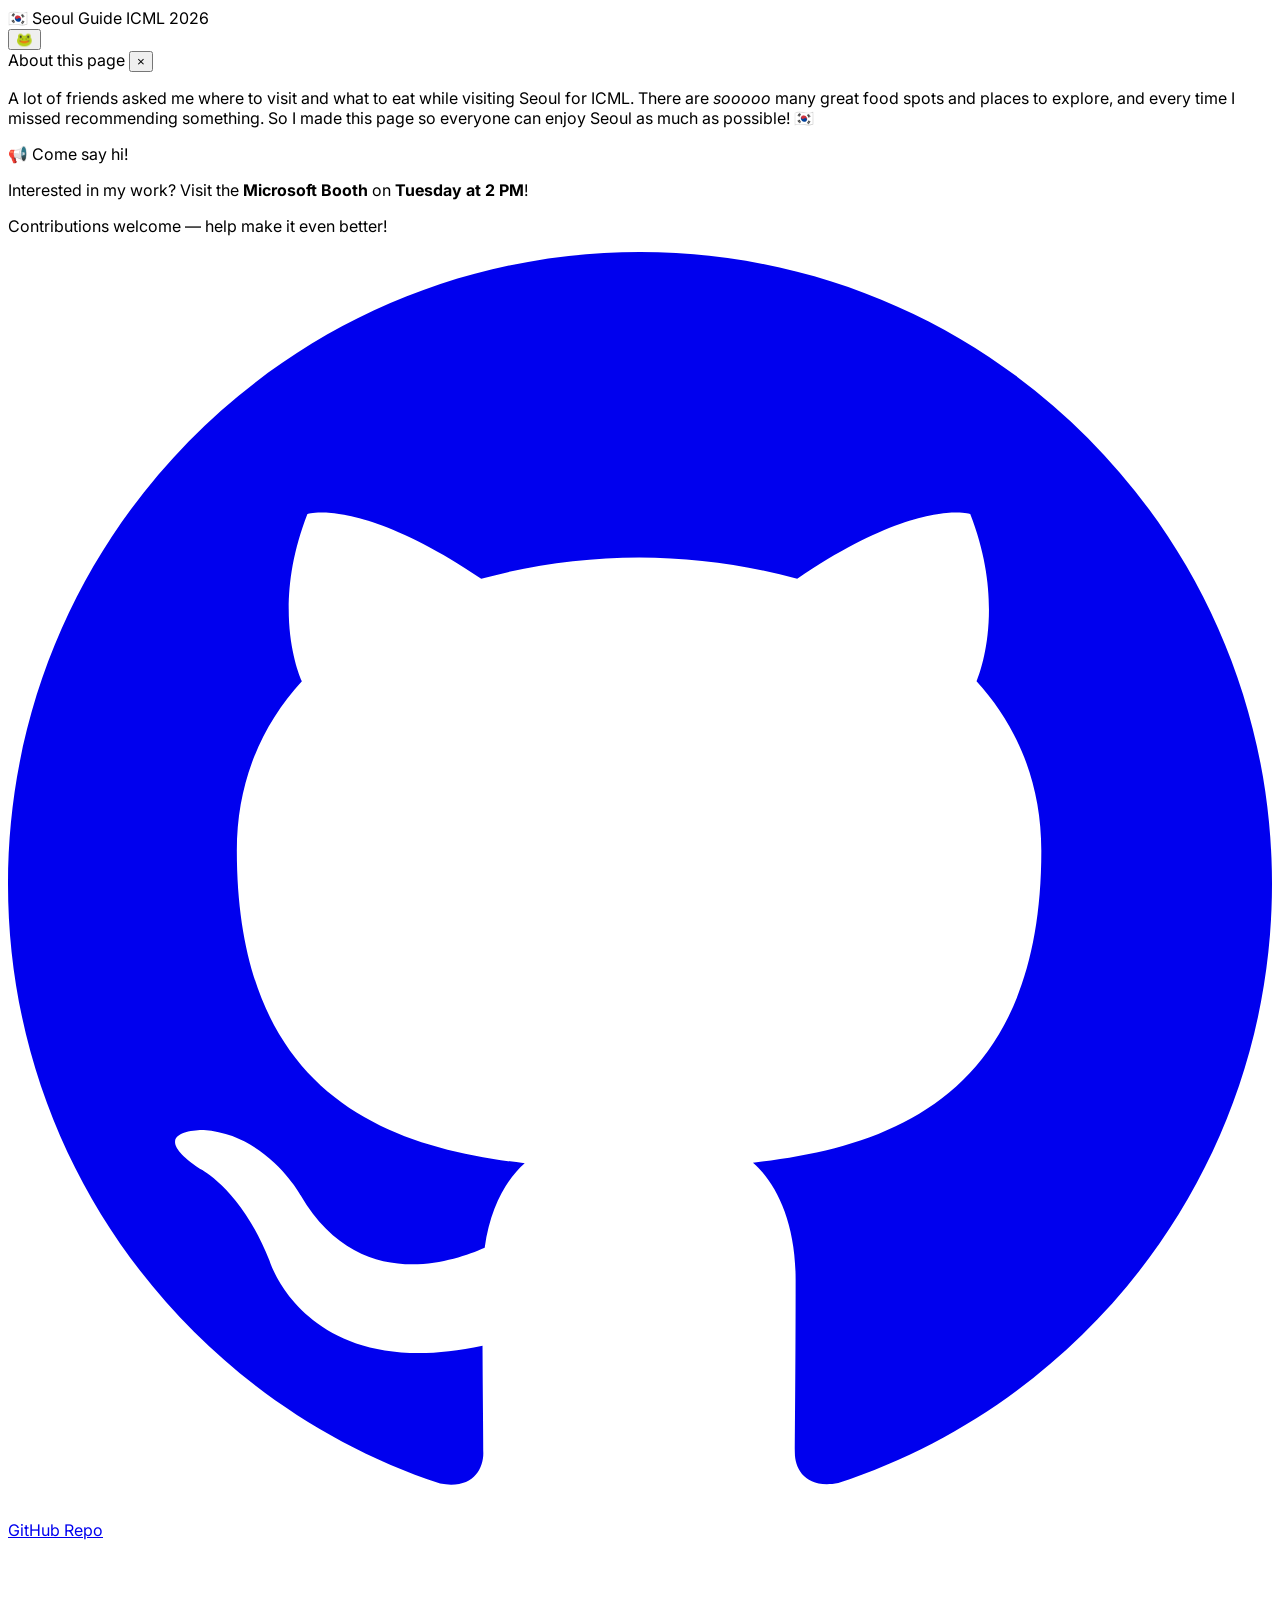
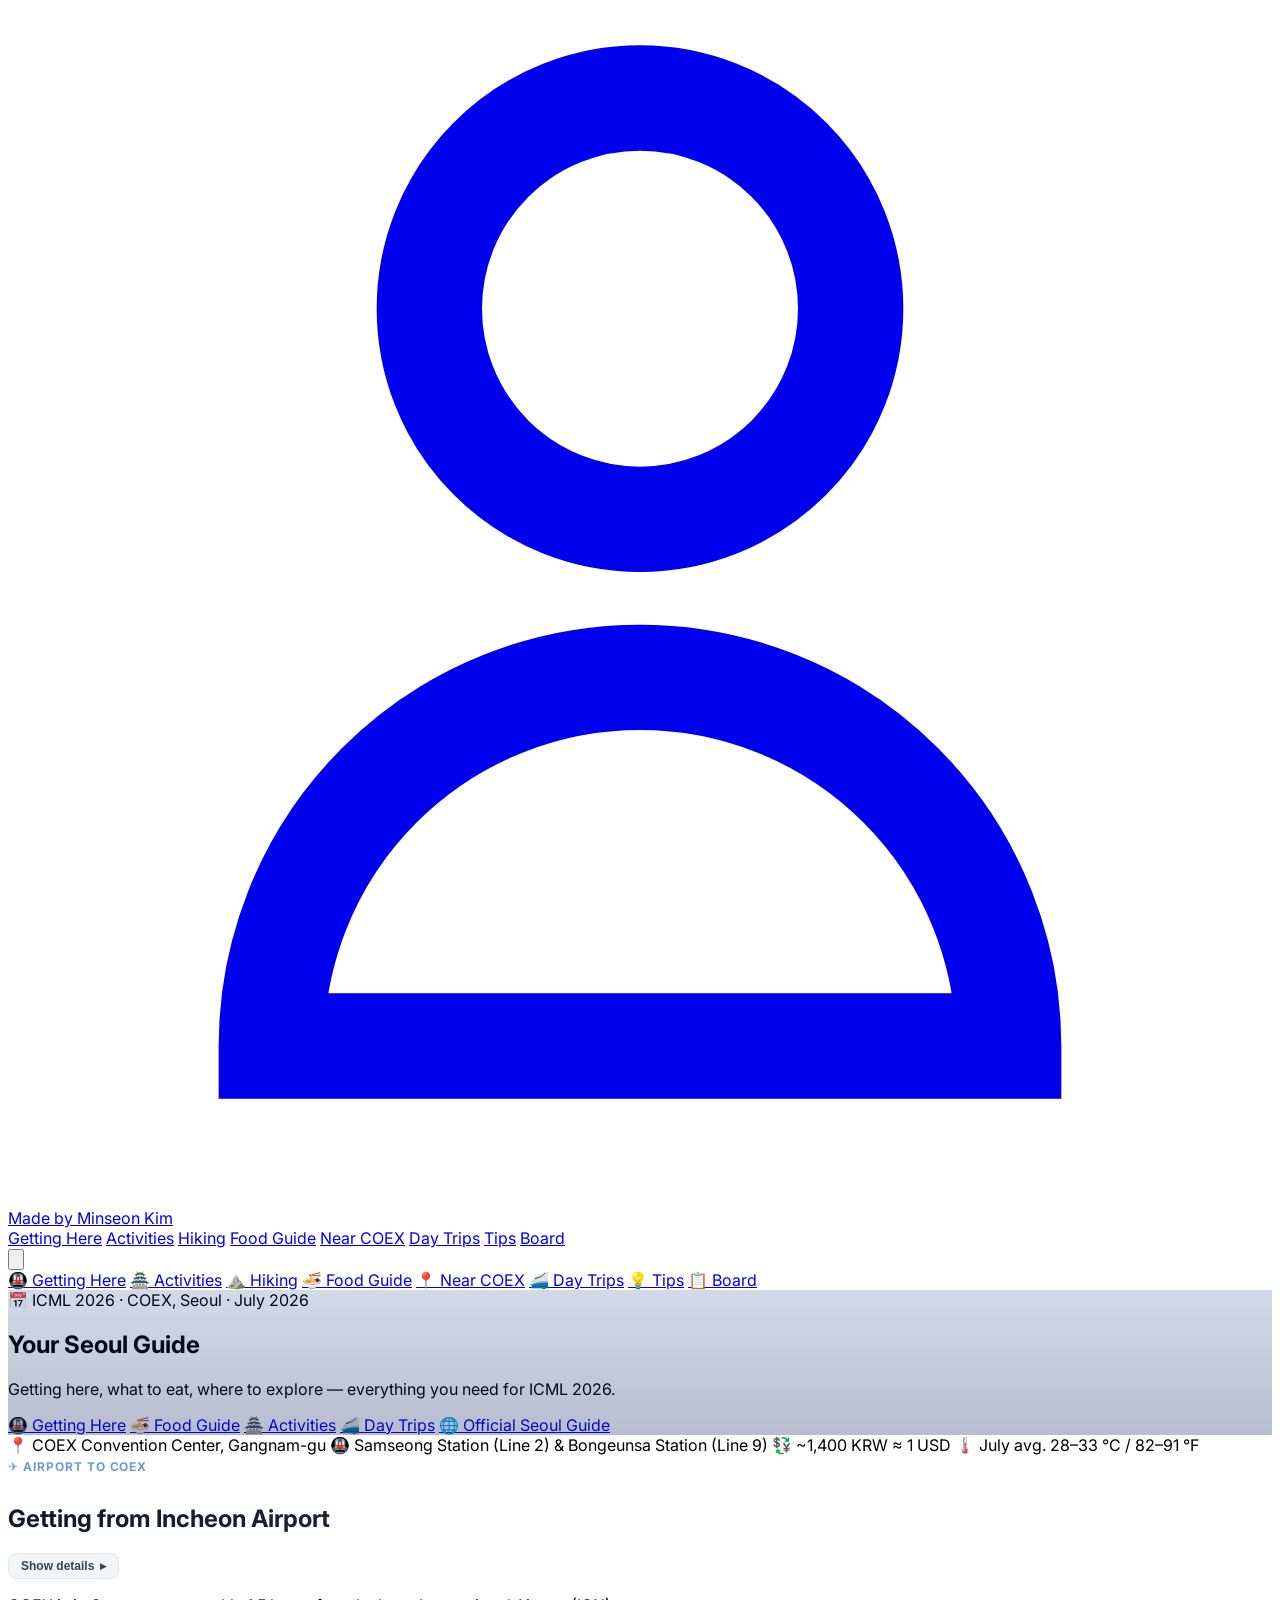
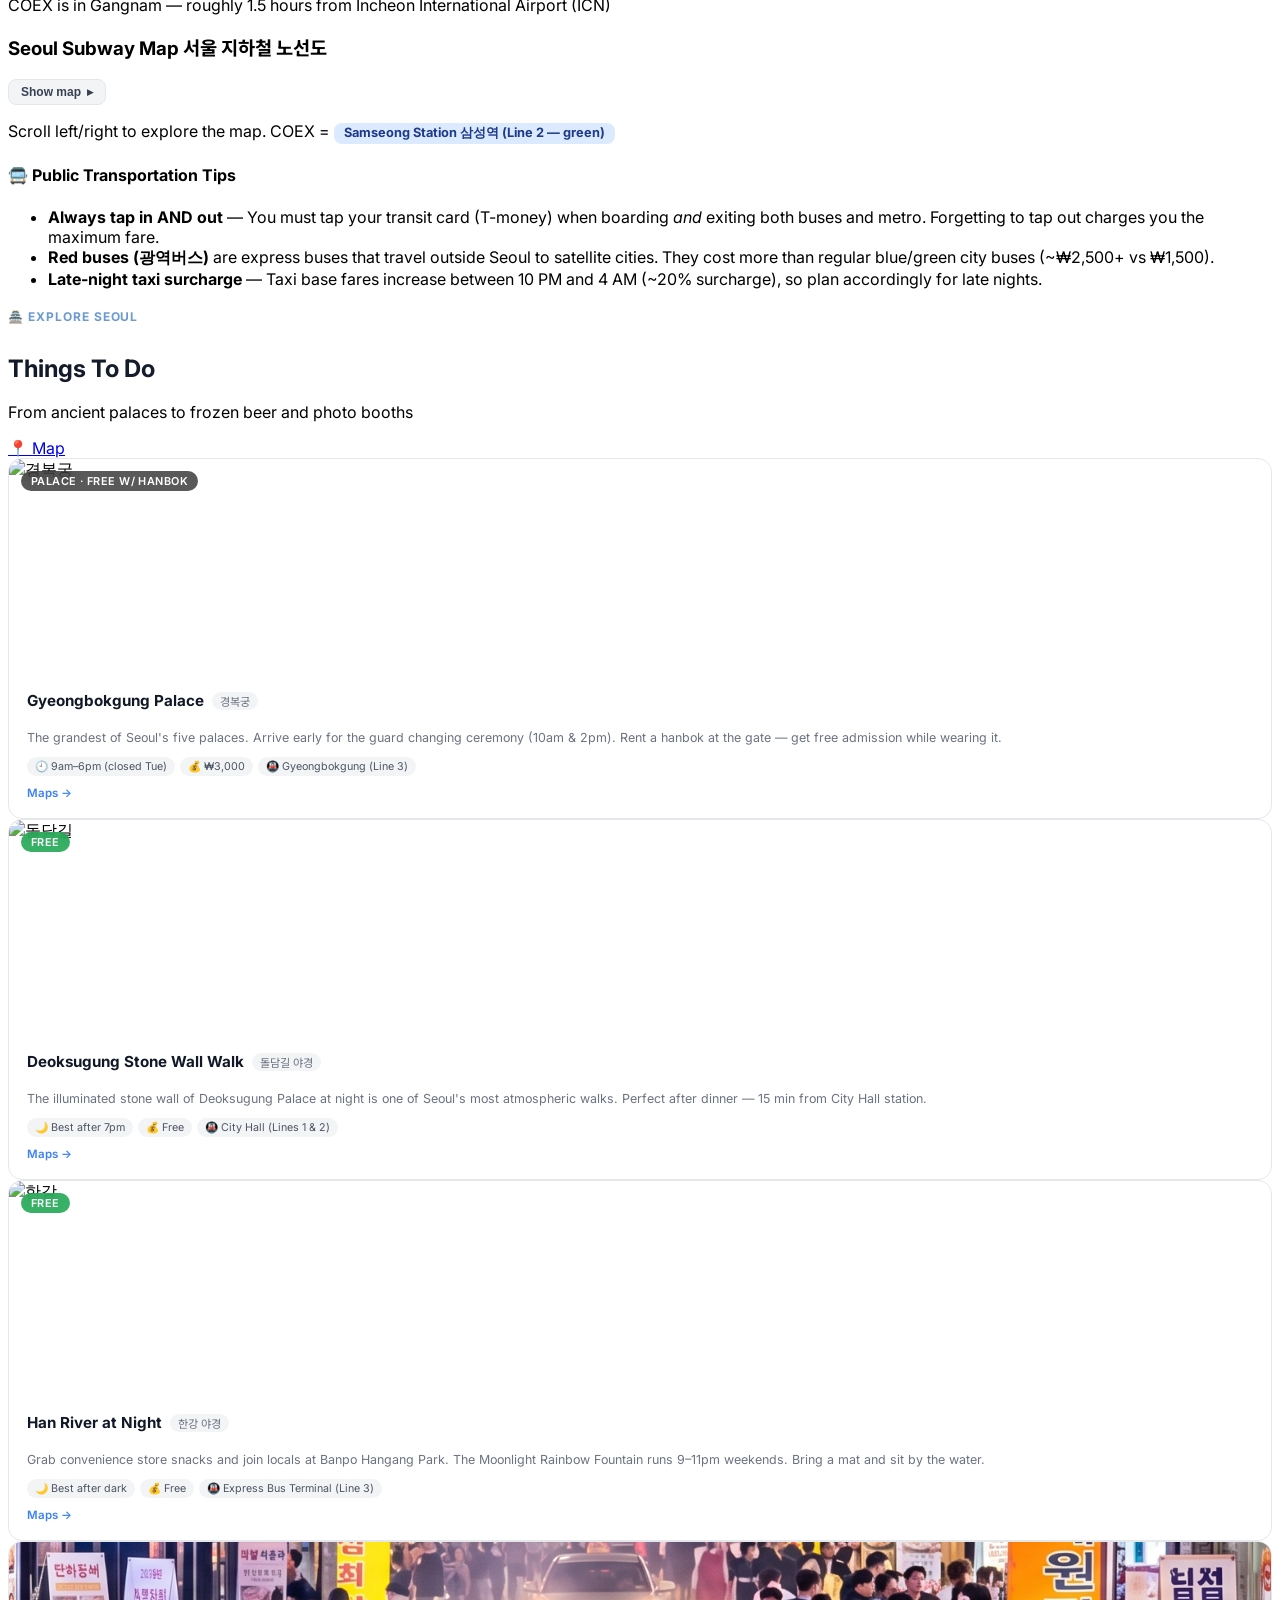
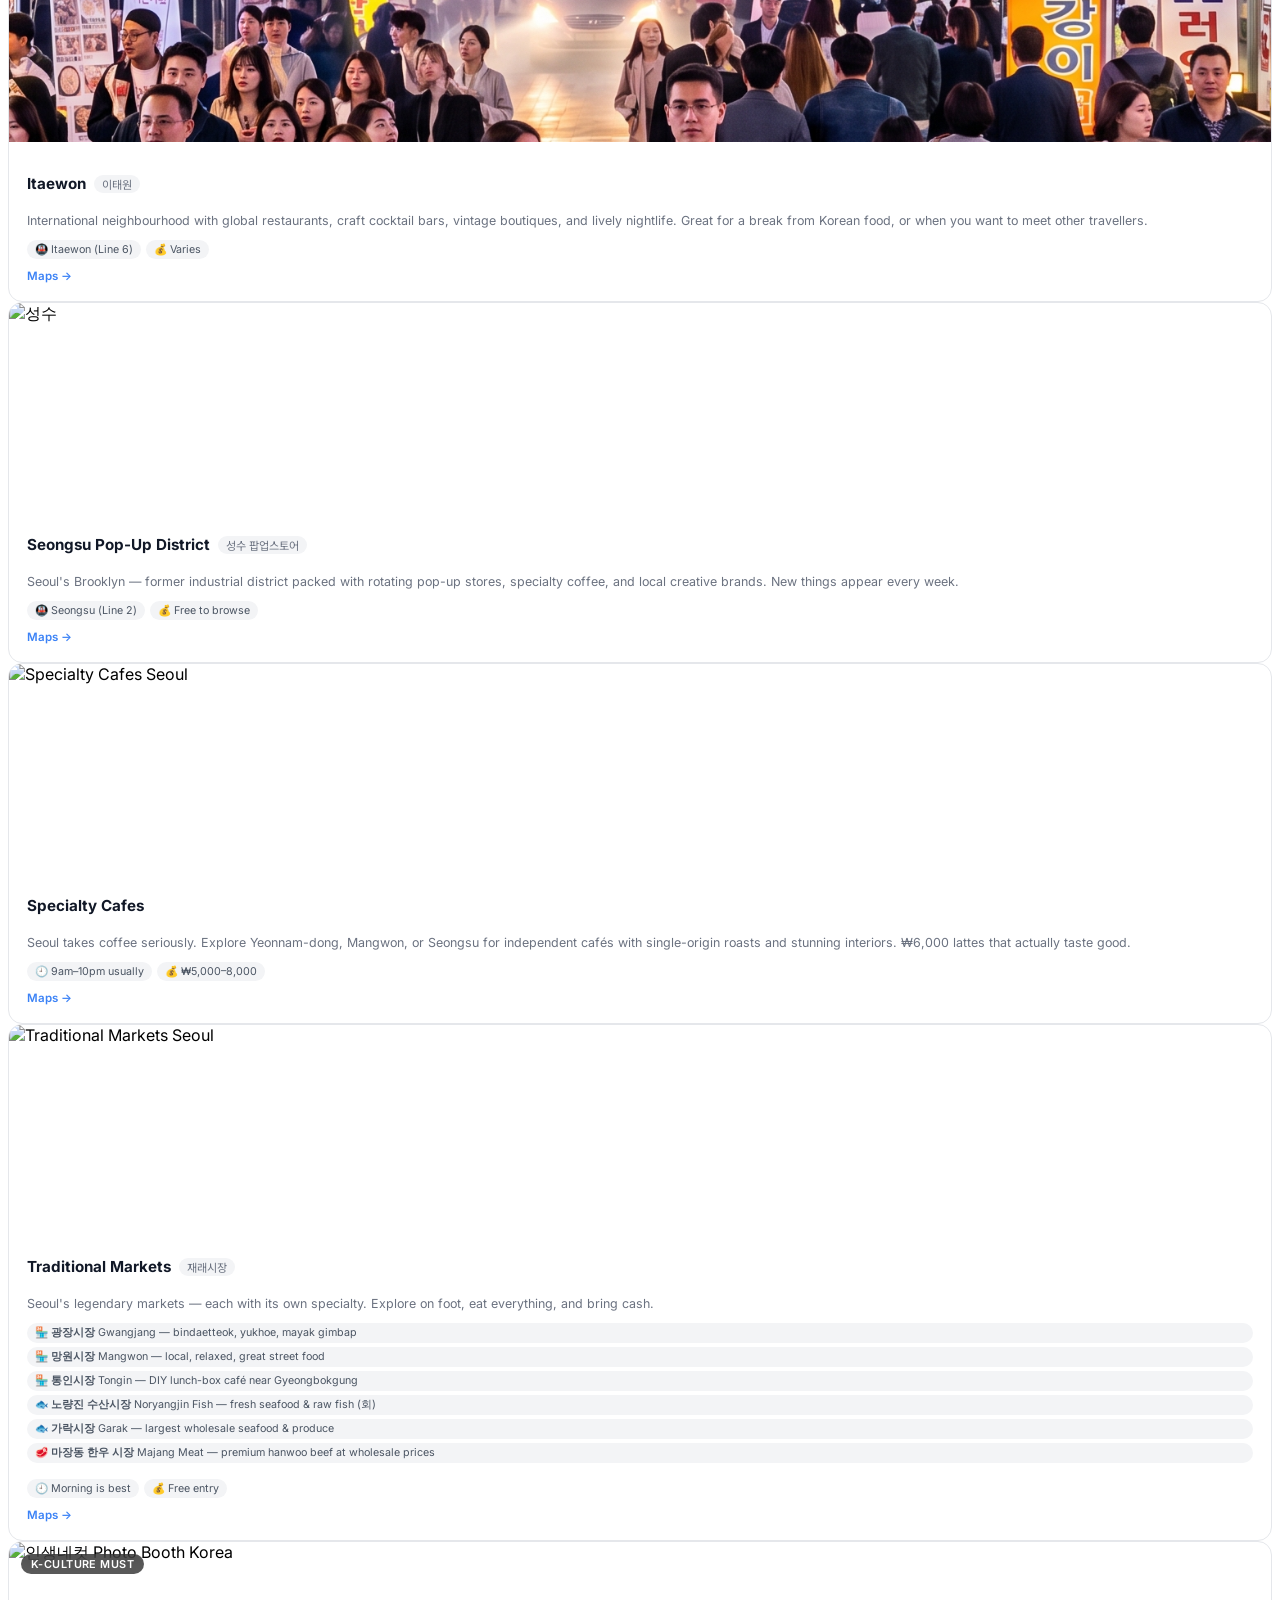
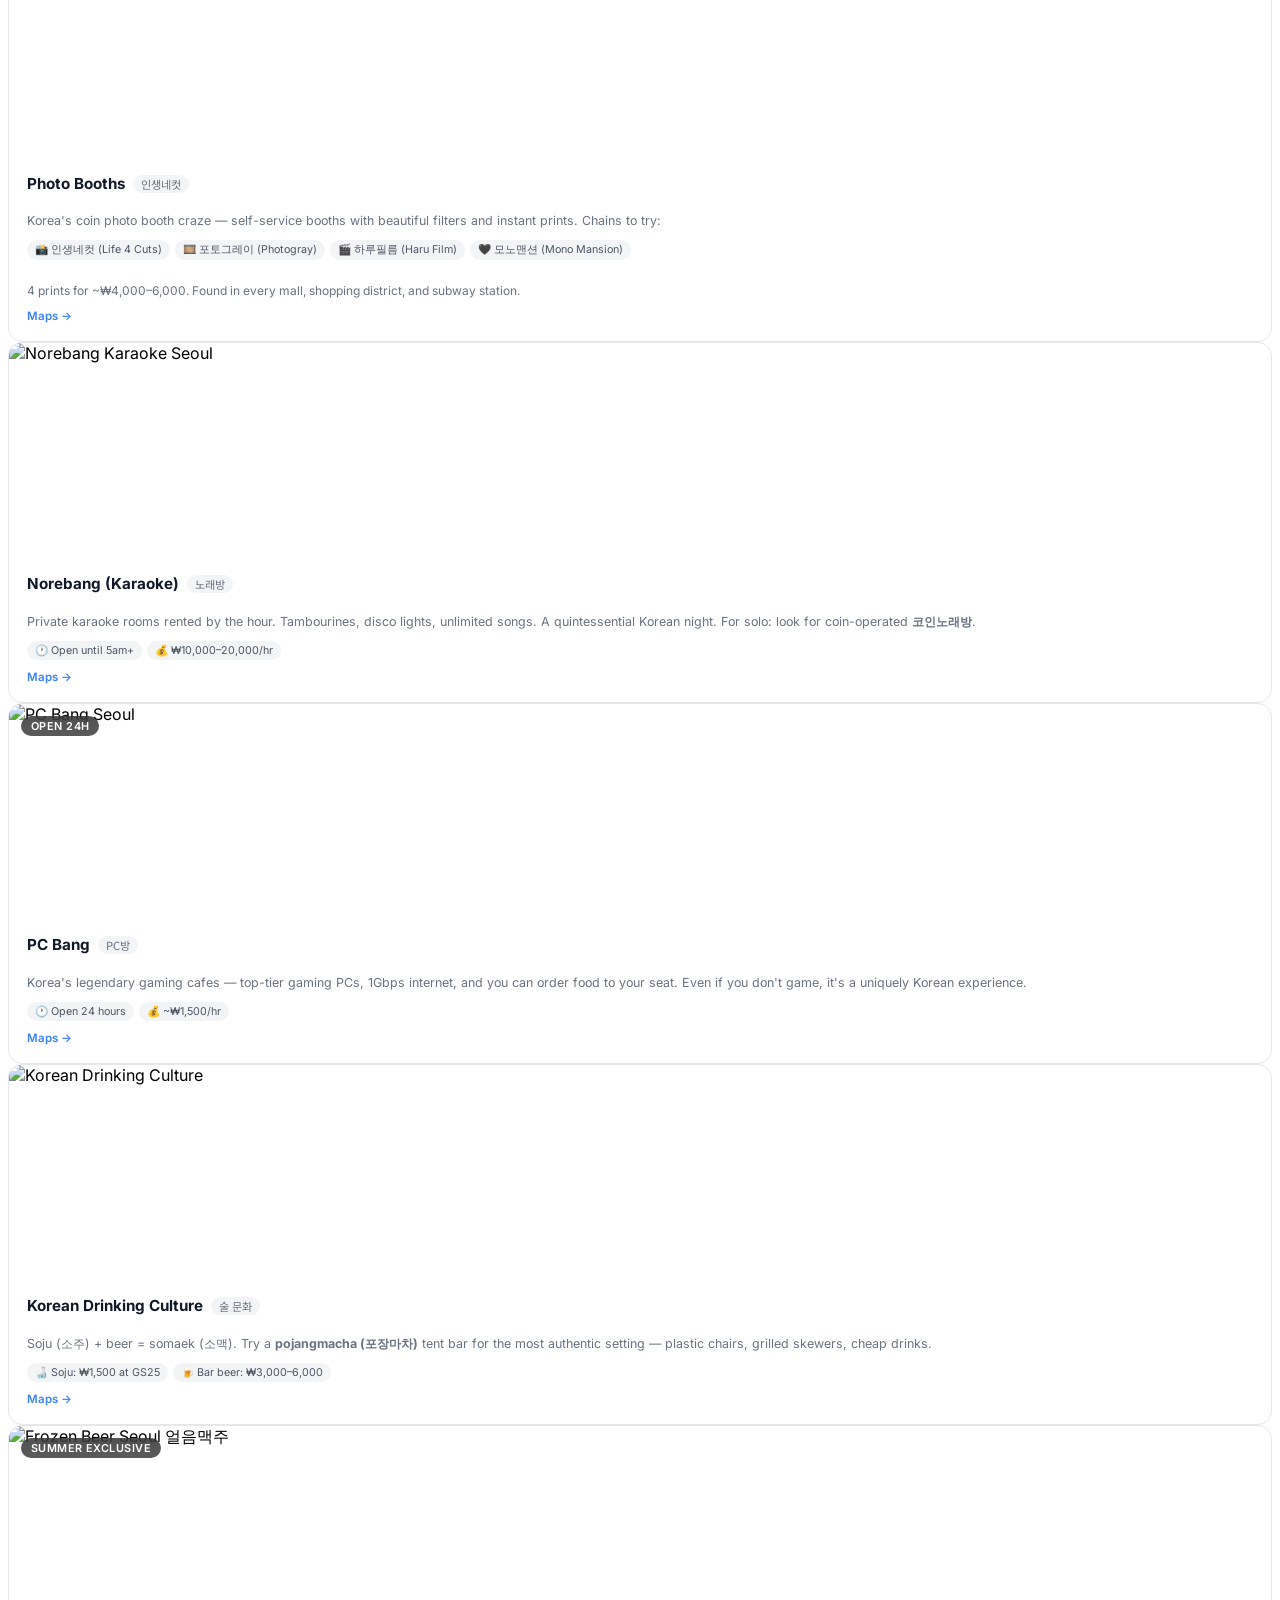
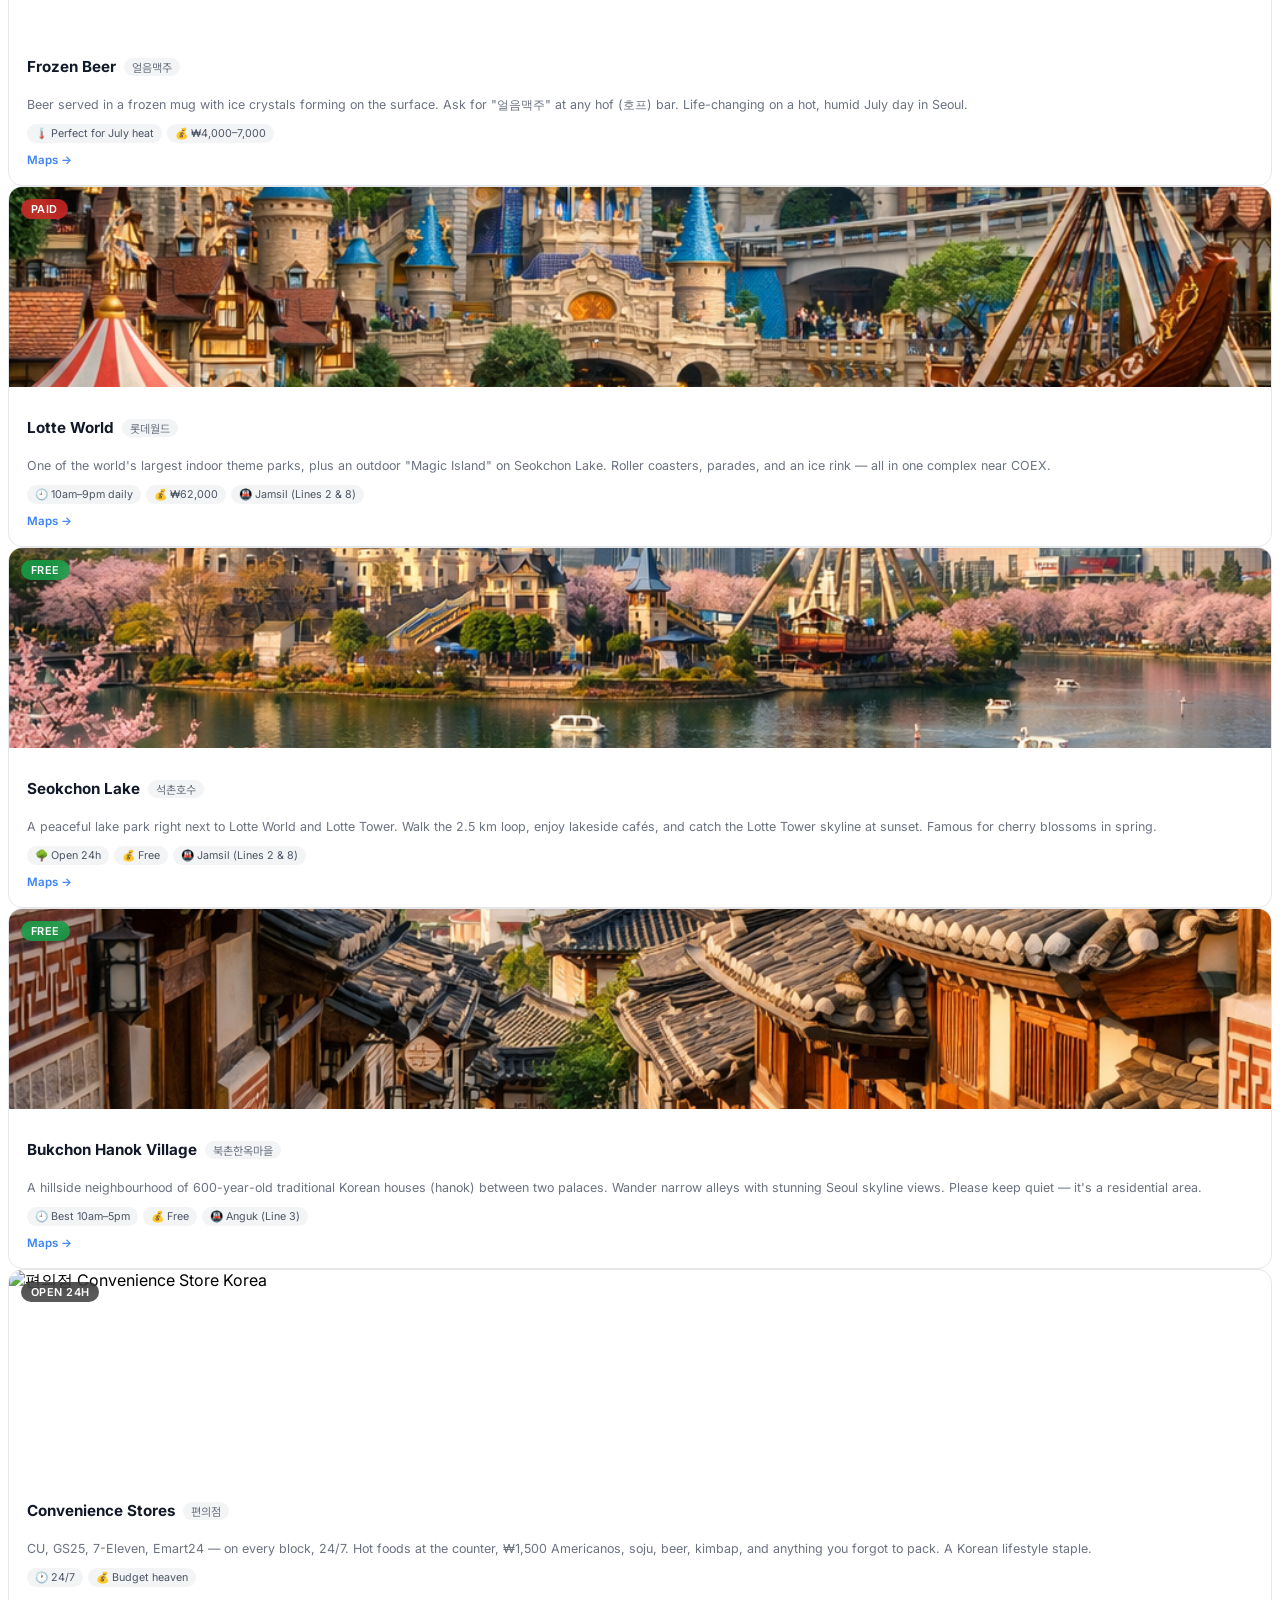
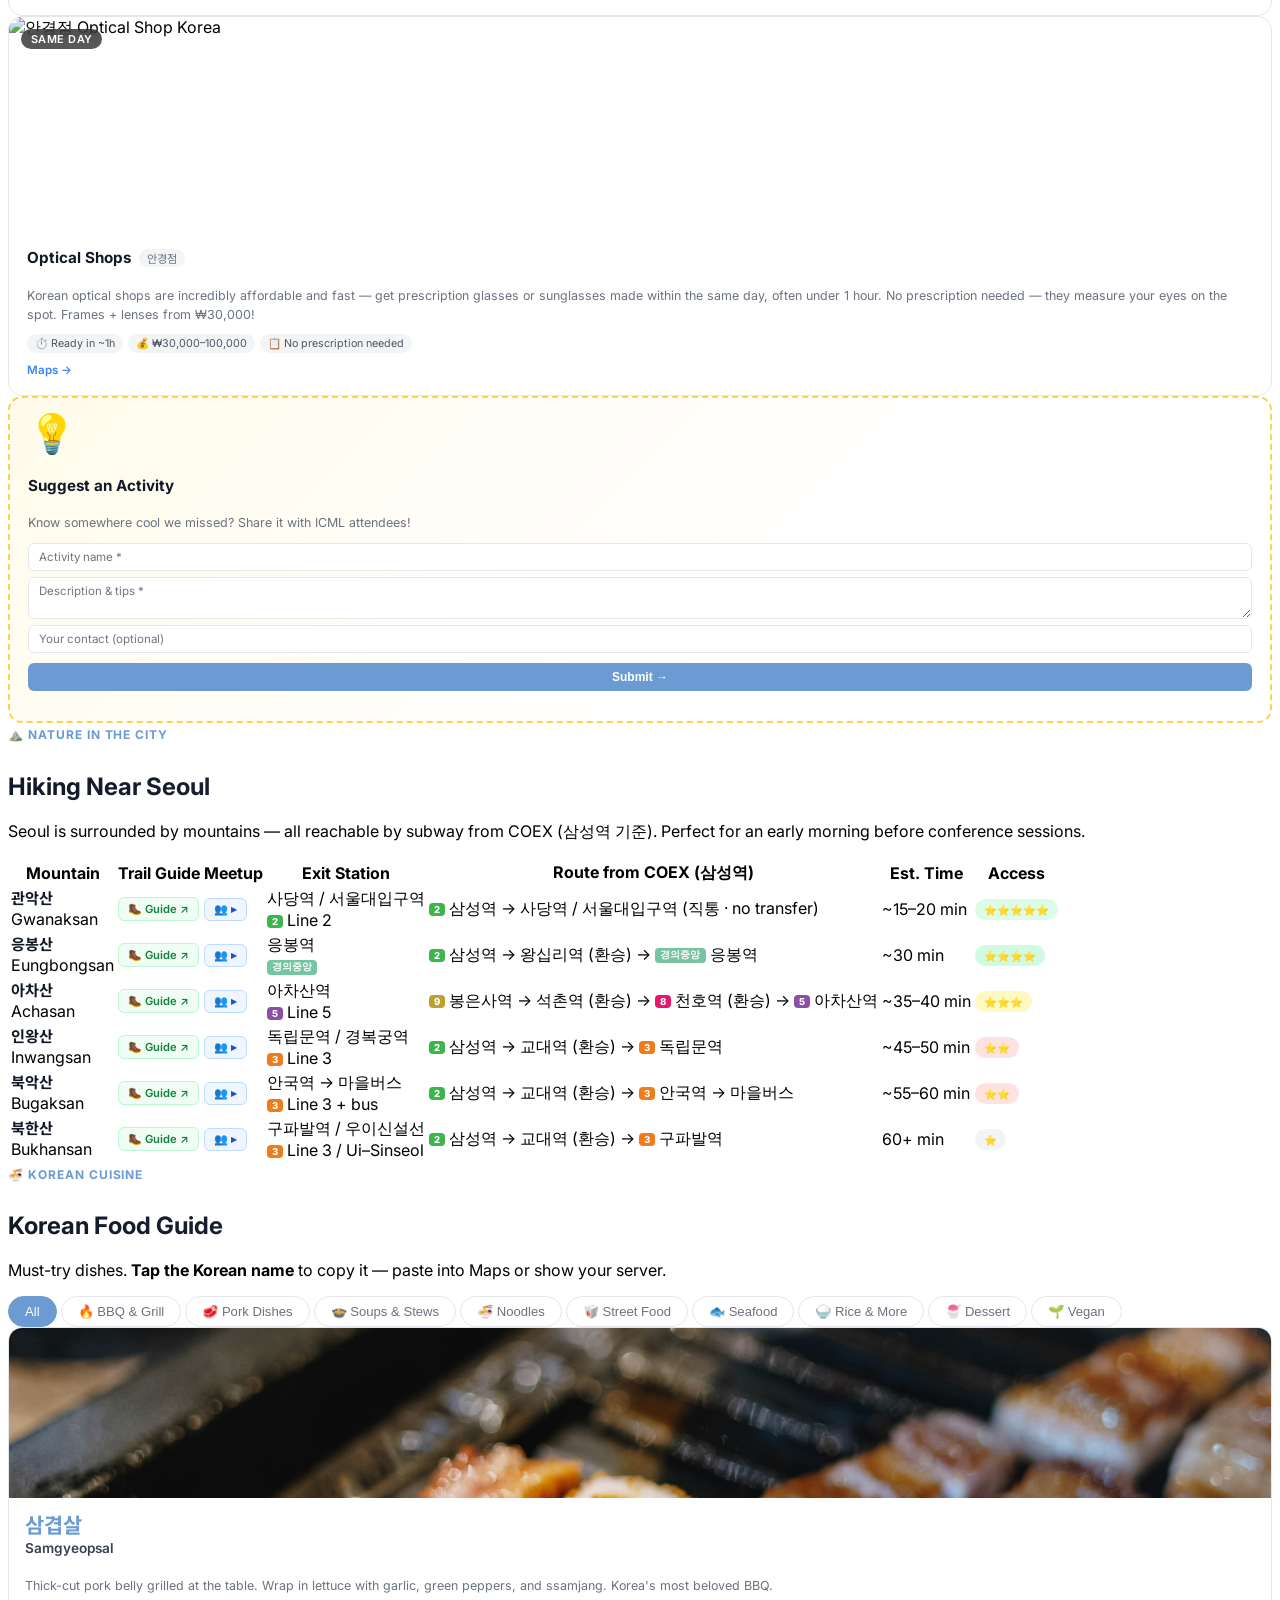
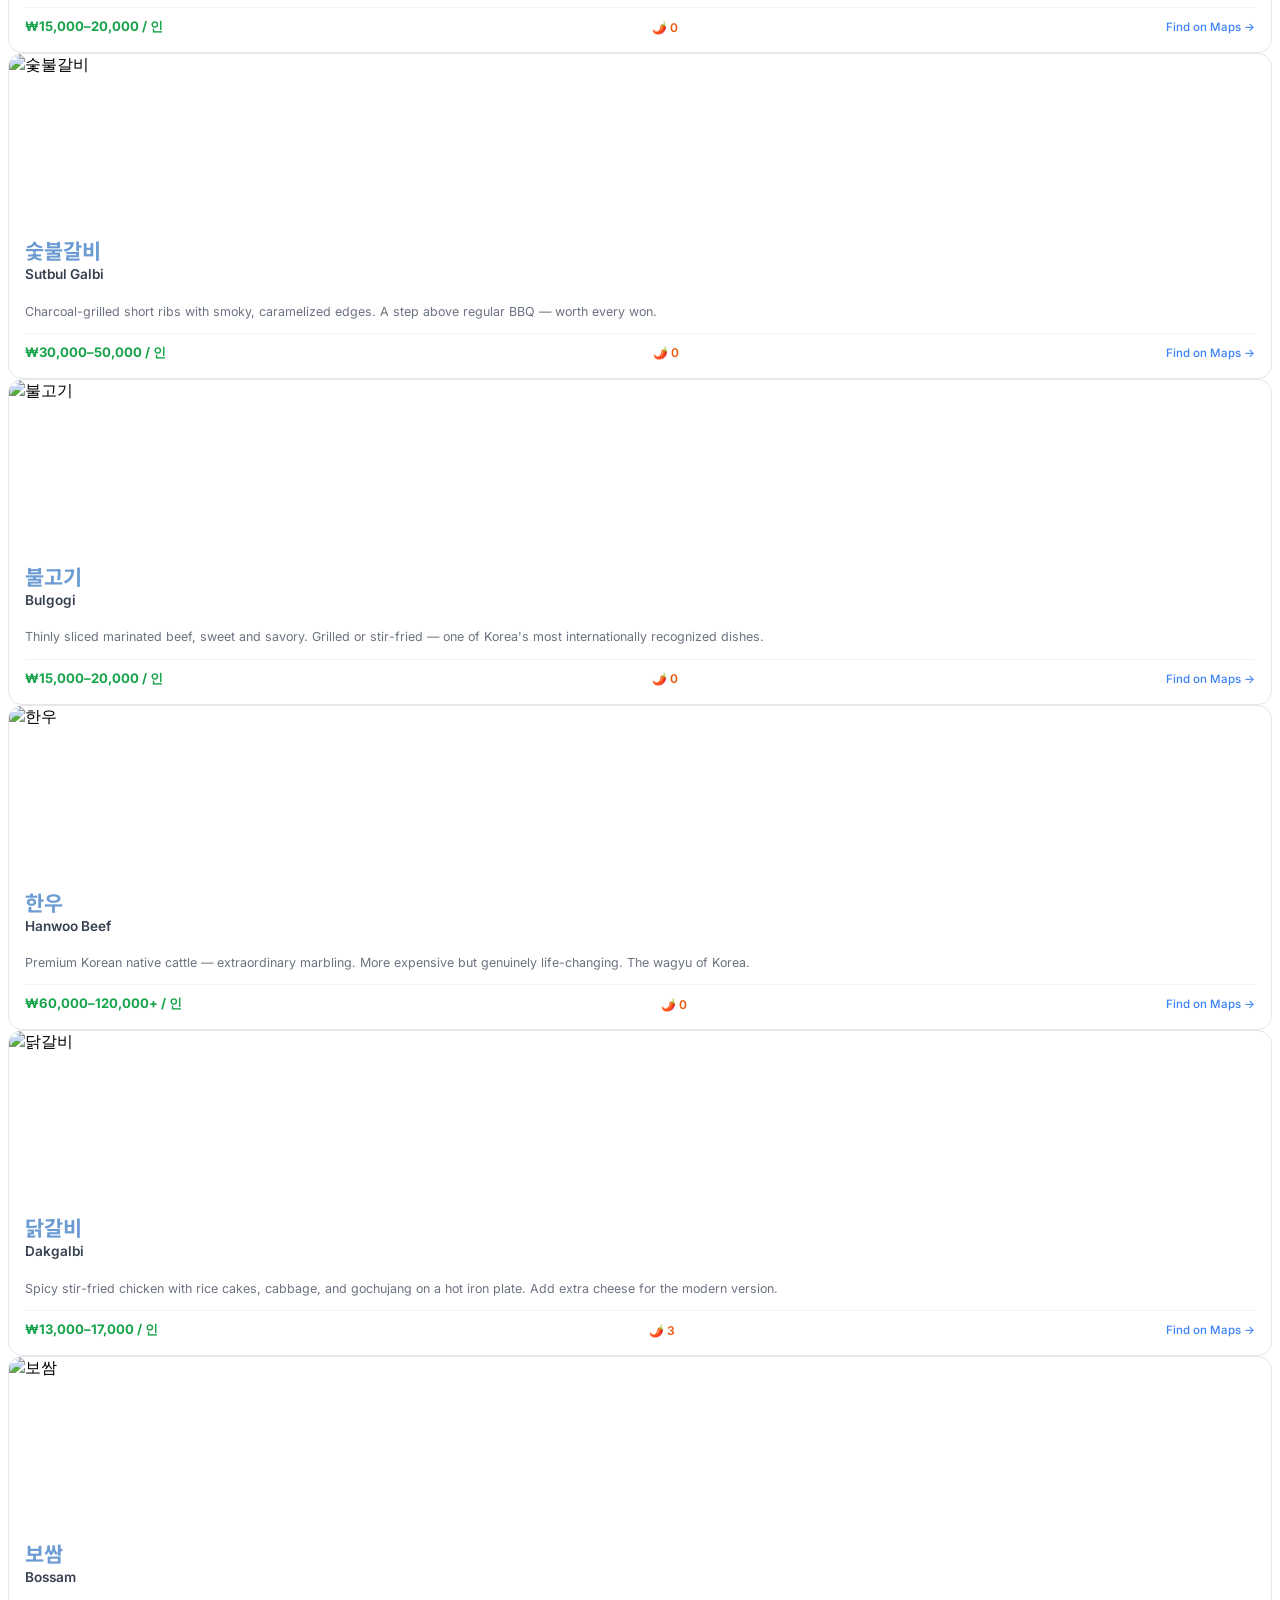
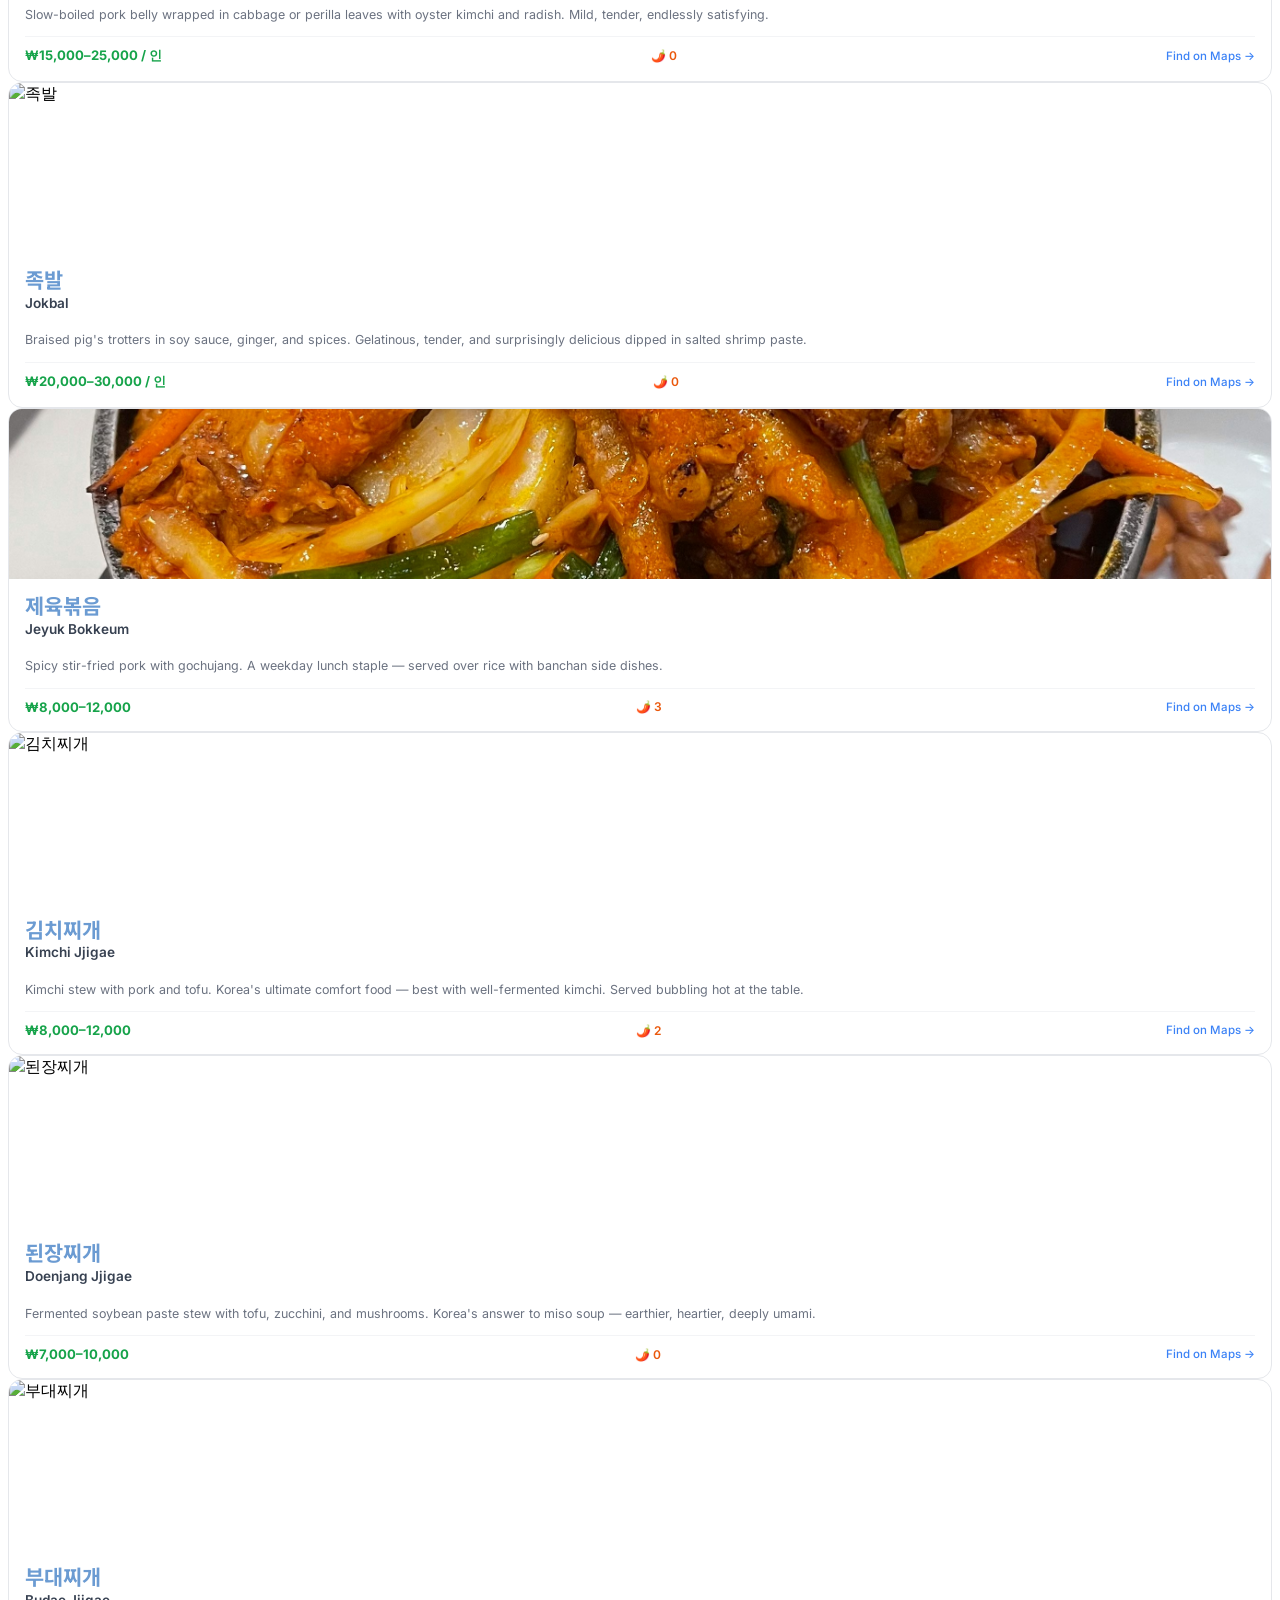
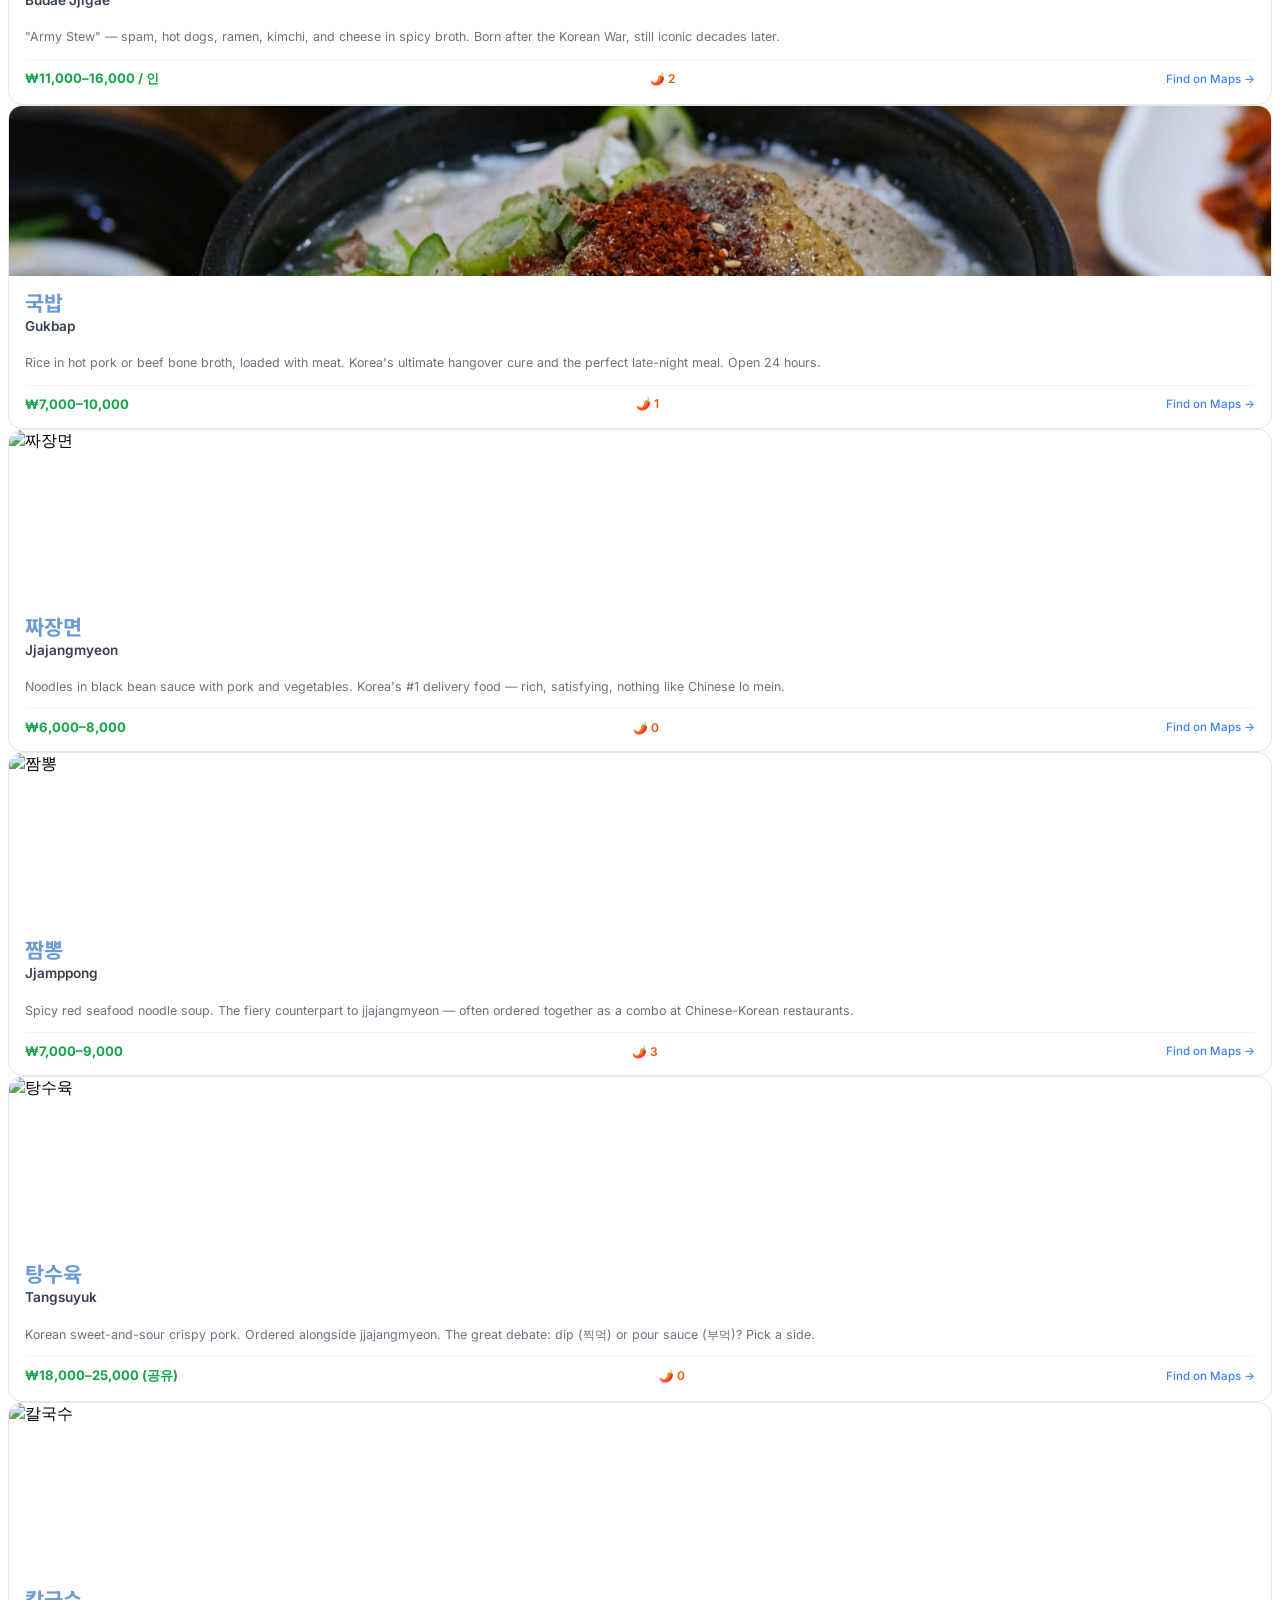
==== commit d8623d89: "Use optical.png instead of optical.jpg Co-authored-by: Copilot <223556219+Copilot@users.noreply.gith" ====
--- a/index.html
+++ b/index.html
@@ -582,7 +582,7 @@
       <div class="activity-card" data-activity-id="optical-shop">
         <div class="activity-img-wrap">
           <div class="activity-img-badge">Same Day</div>
-          <img src="images/activities/optical.jpg" alt="안경점 Optical Shop Korea" loading="lazy">
+          <img src="images/activities/optical.png" alt="안경점 Optical Shop Korea" loading="lazy">
         </div>
         <div class="activity-body">
           <h3>Optical Shops <span class="korean-tag">안경점</span></h3>
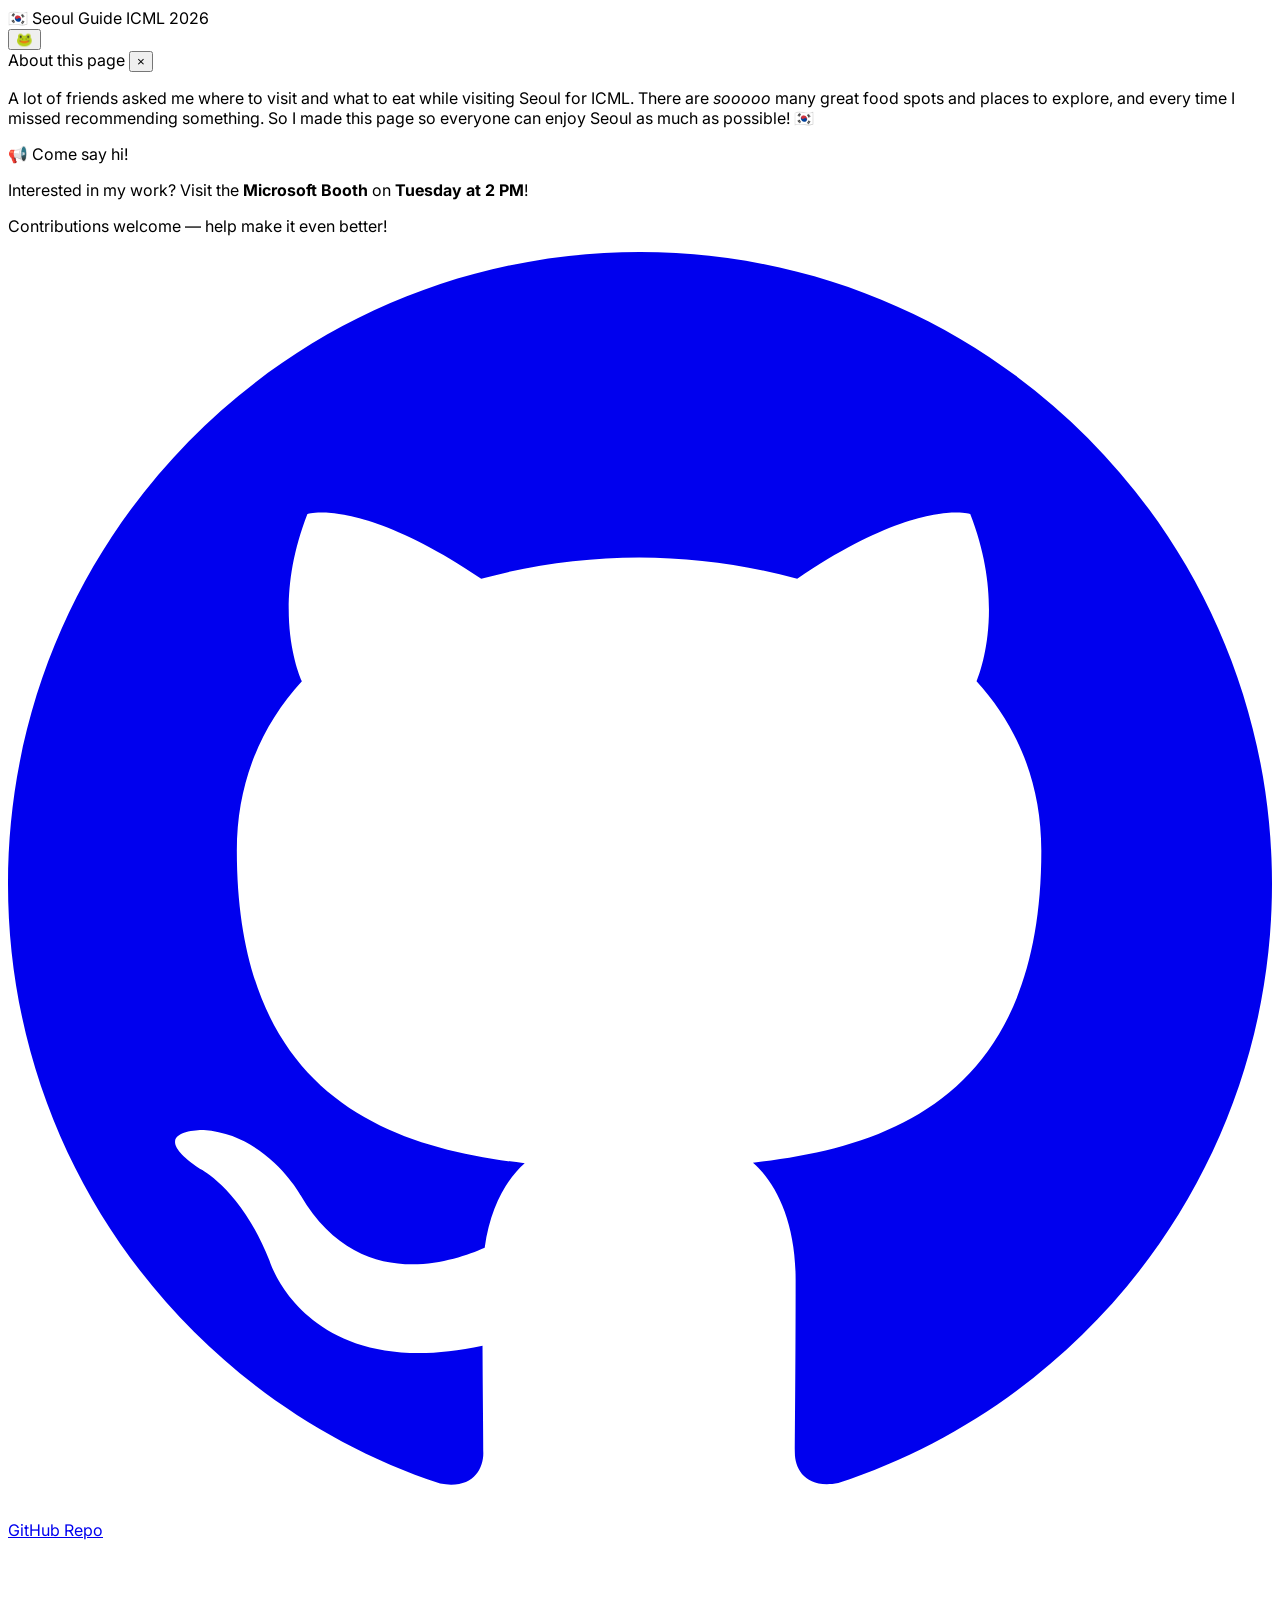
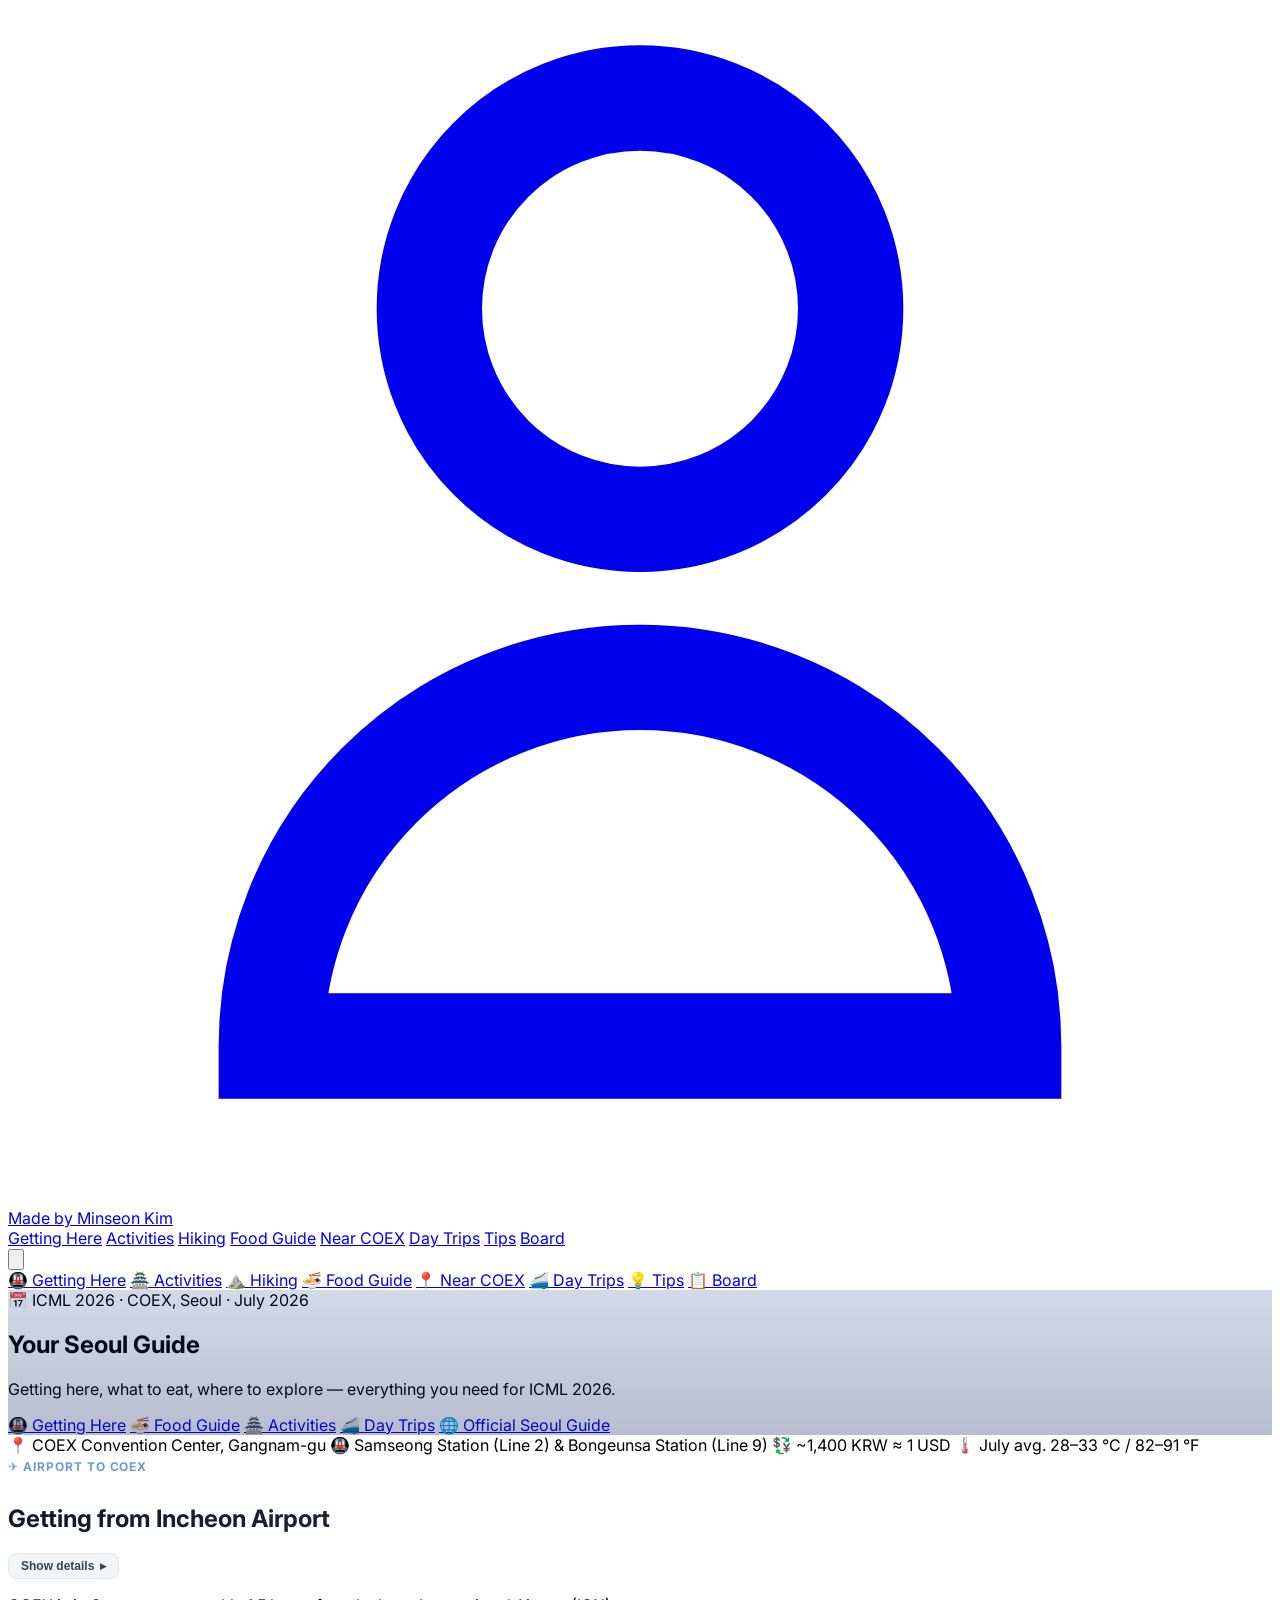
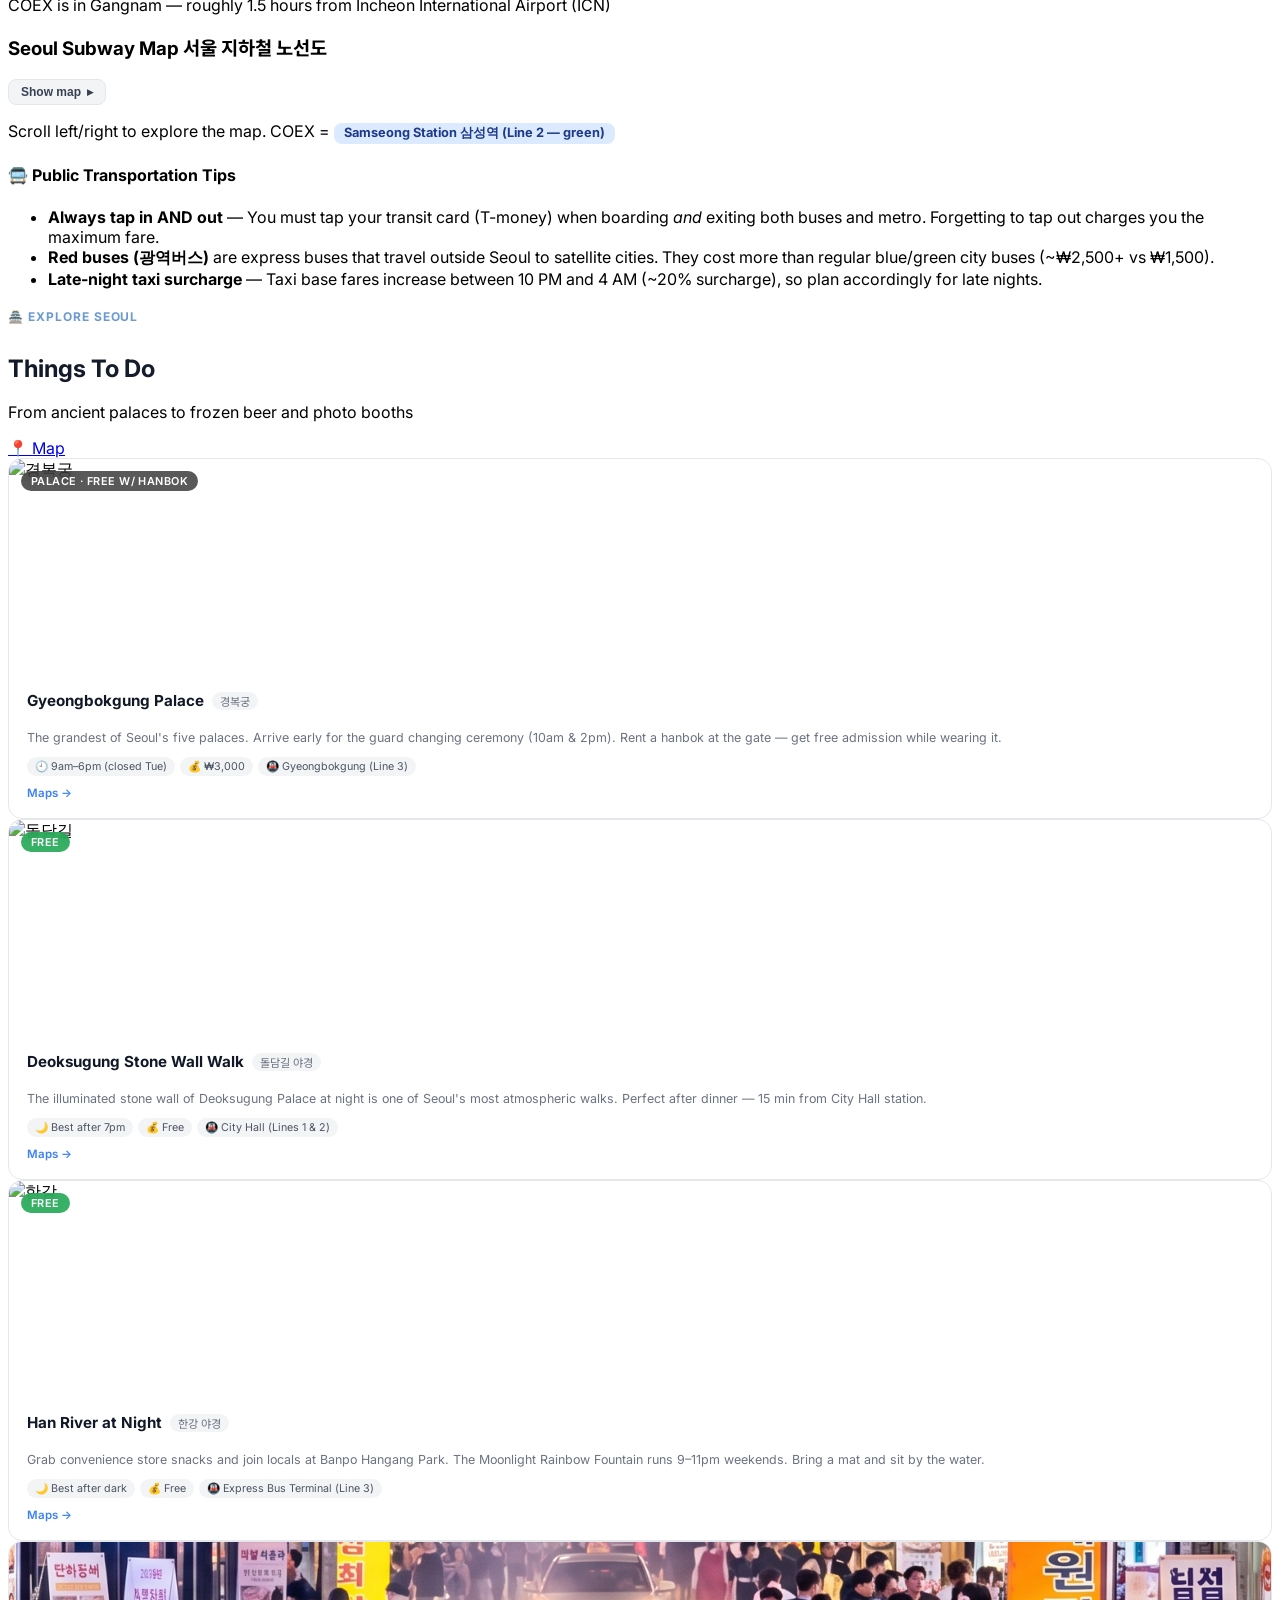
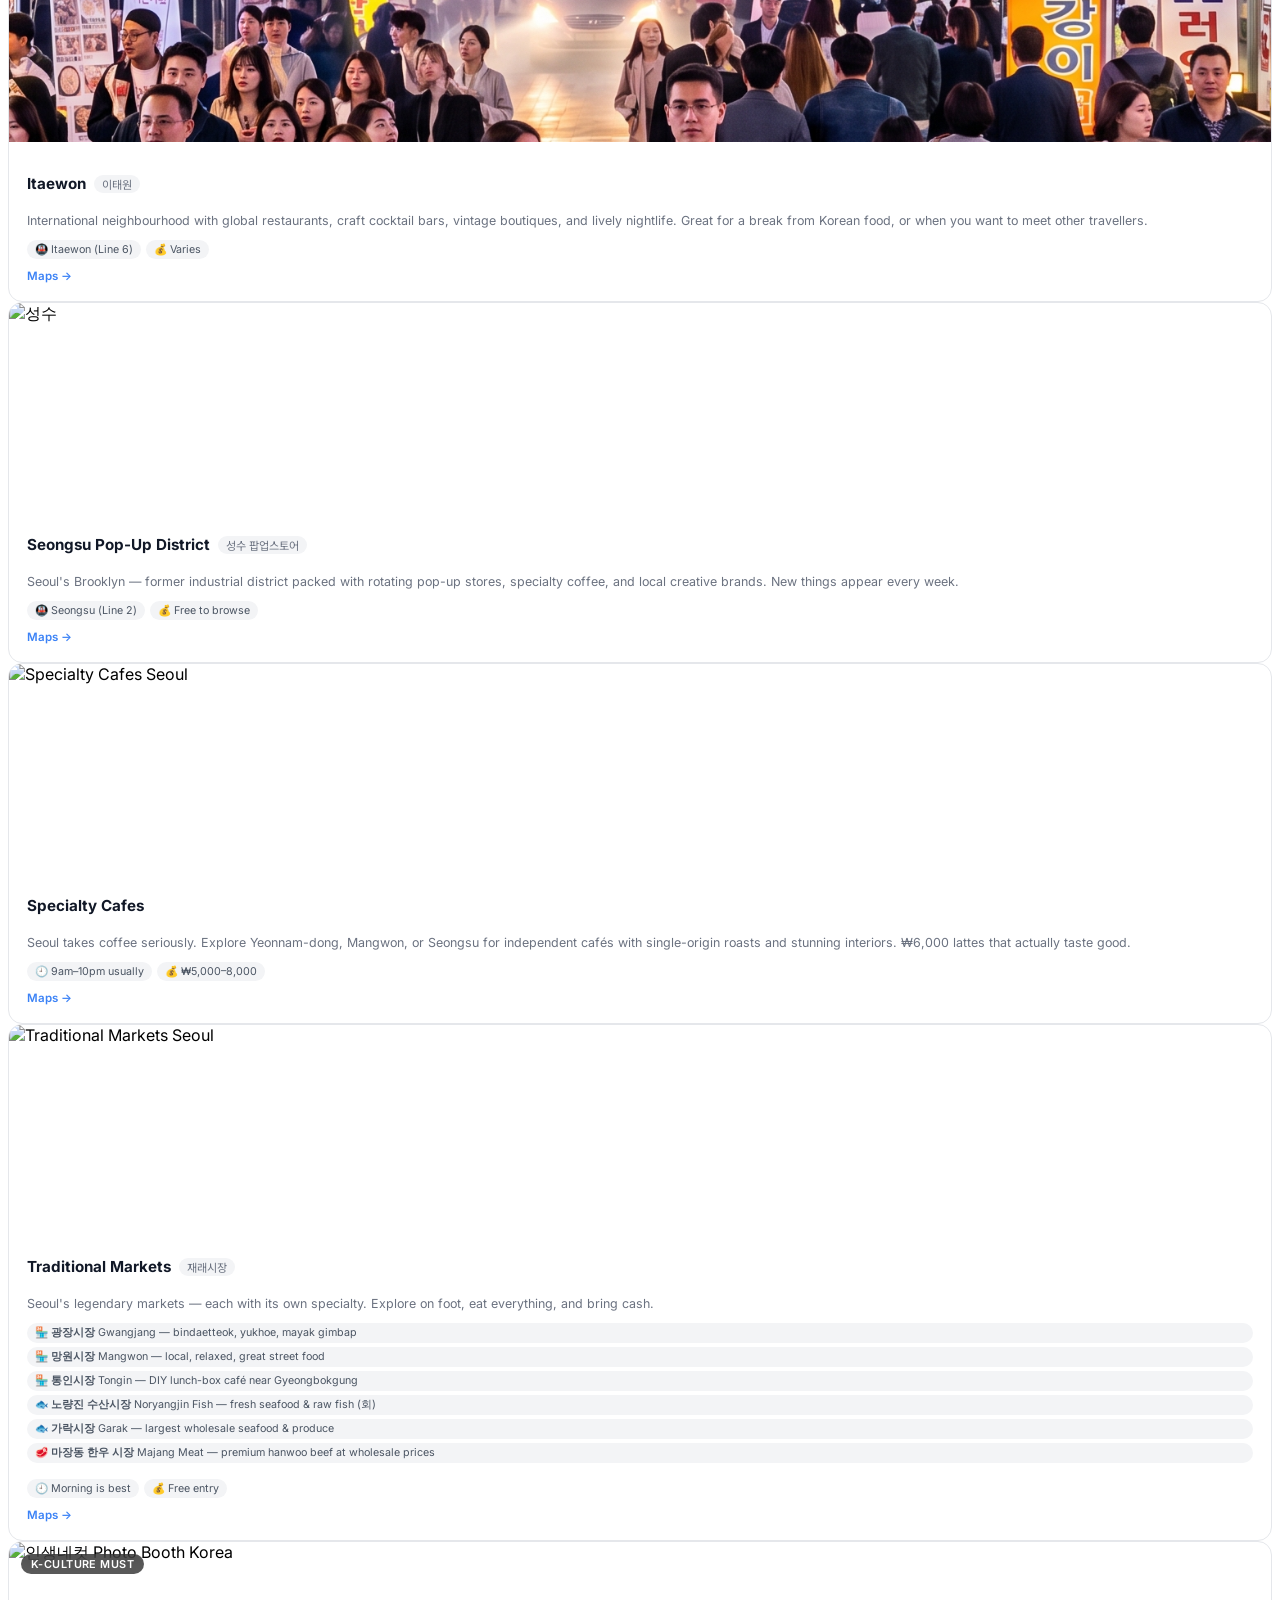
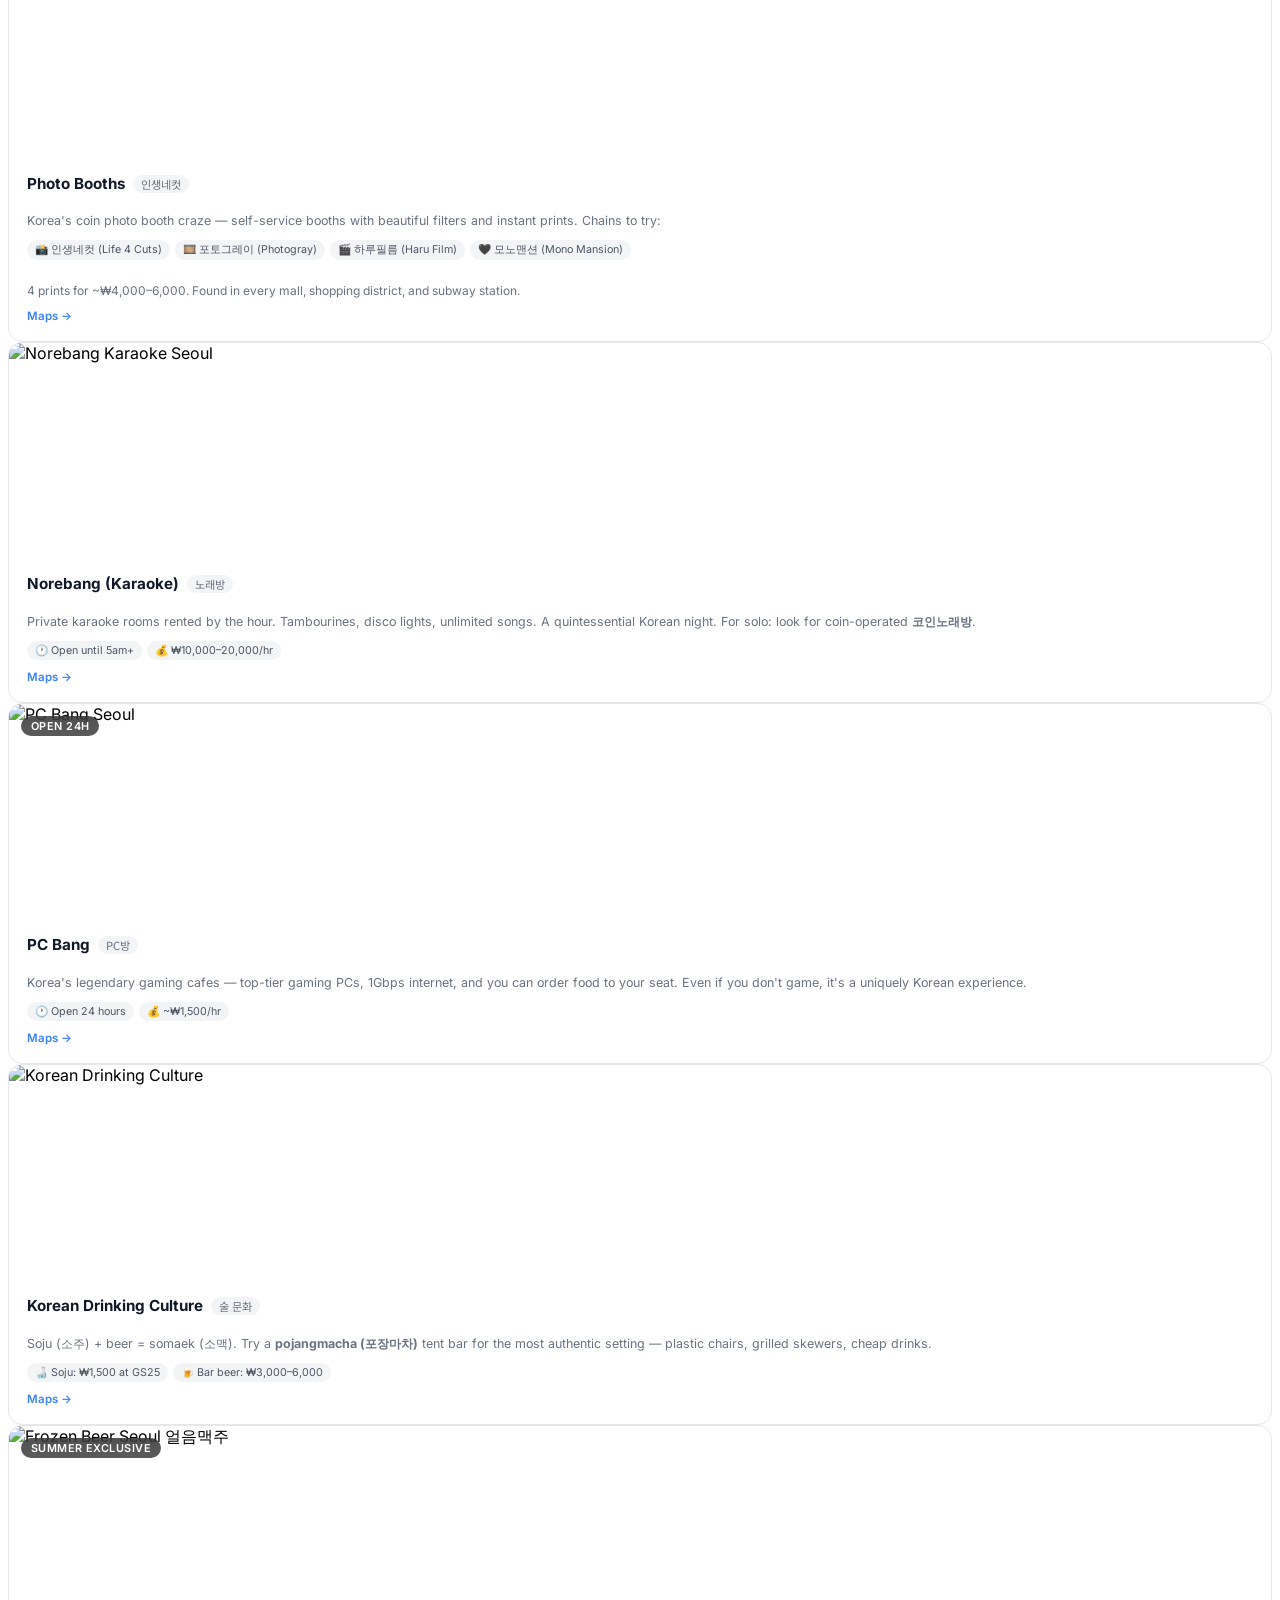
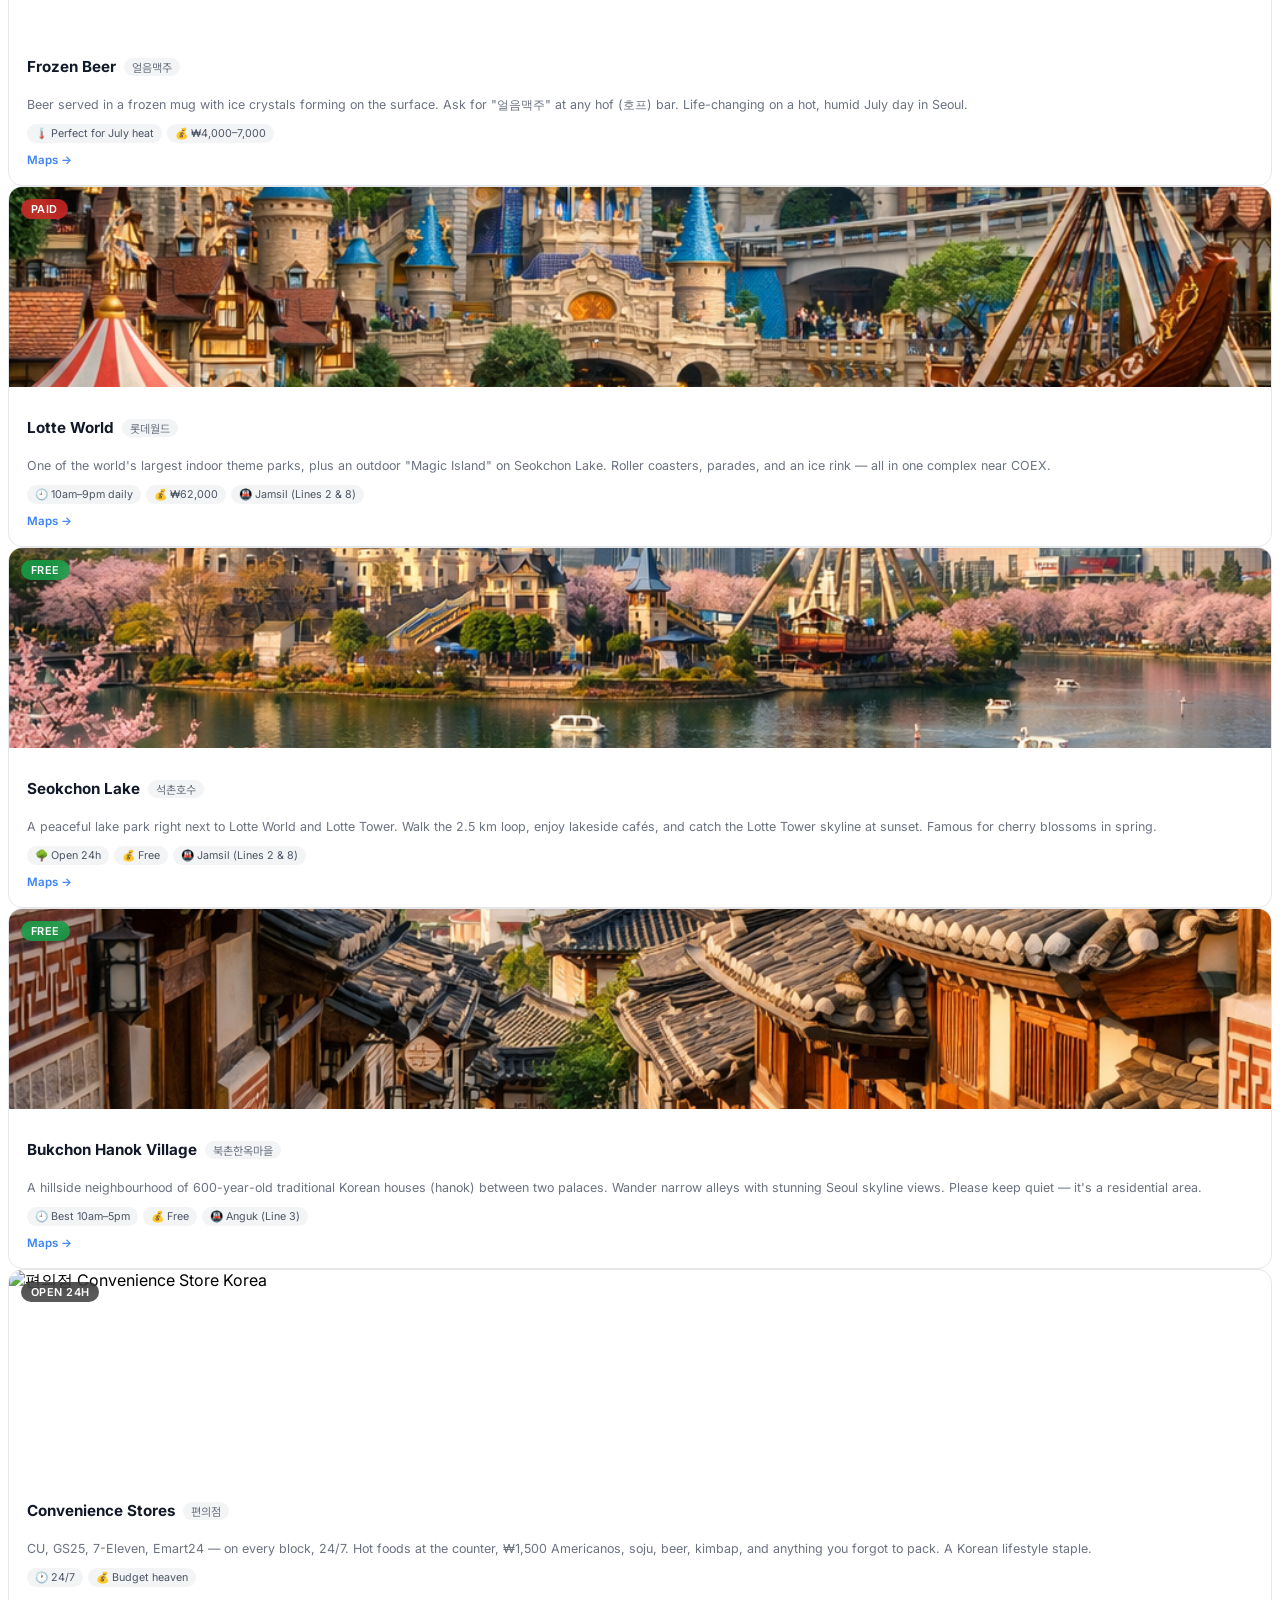
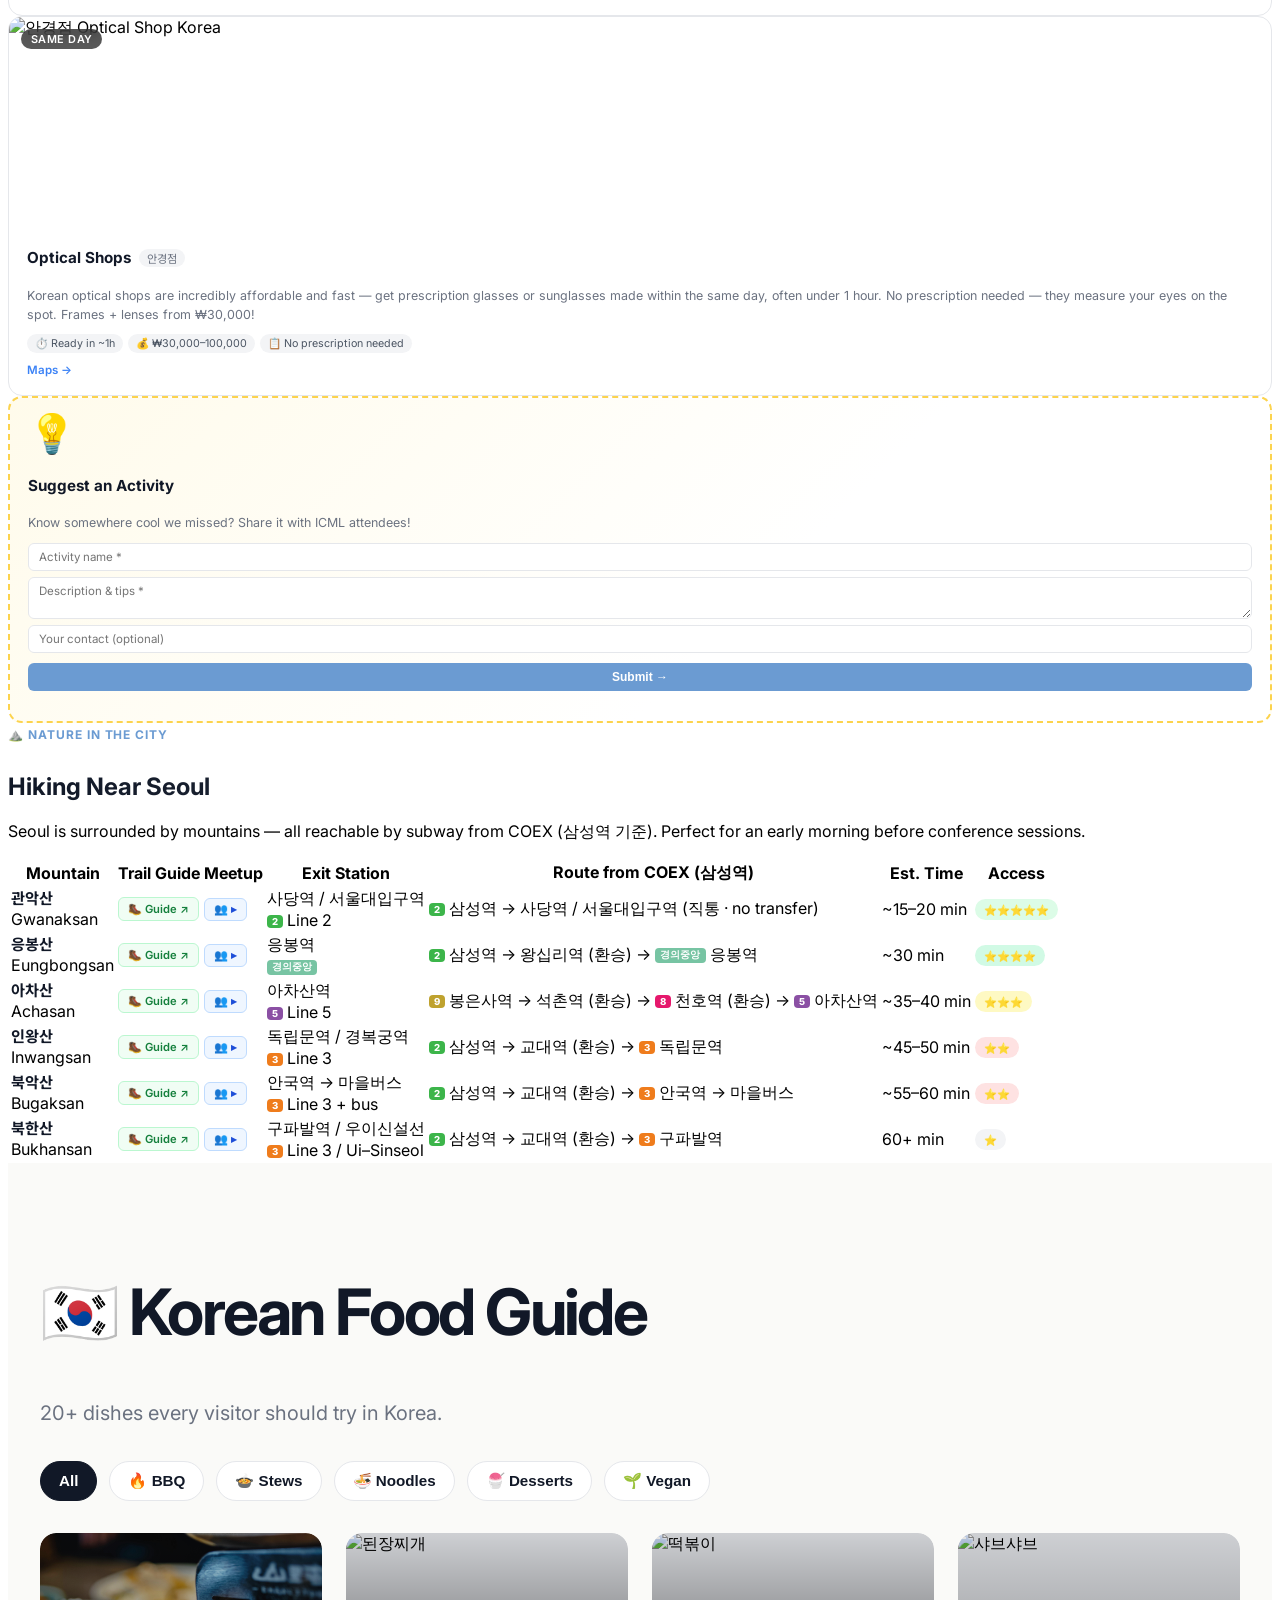
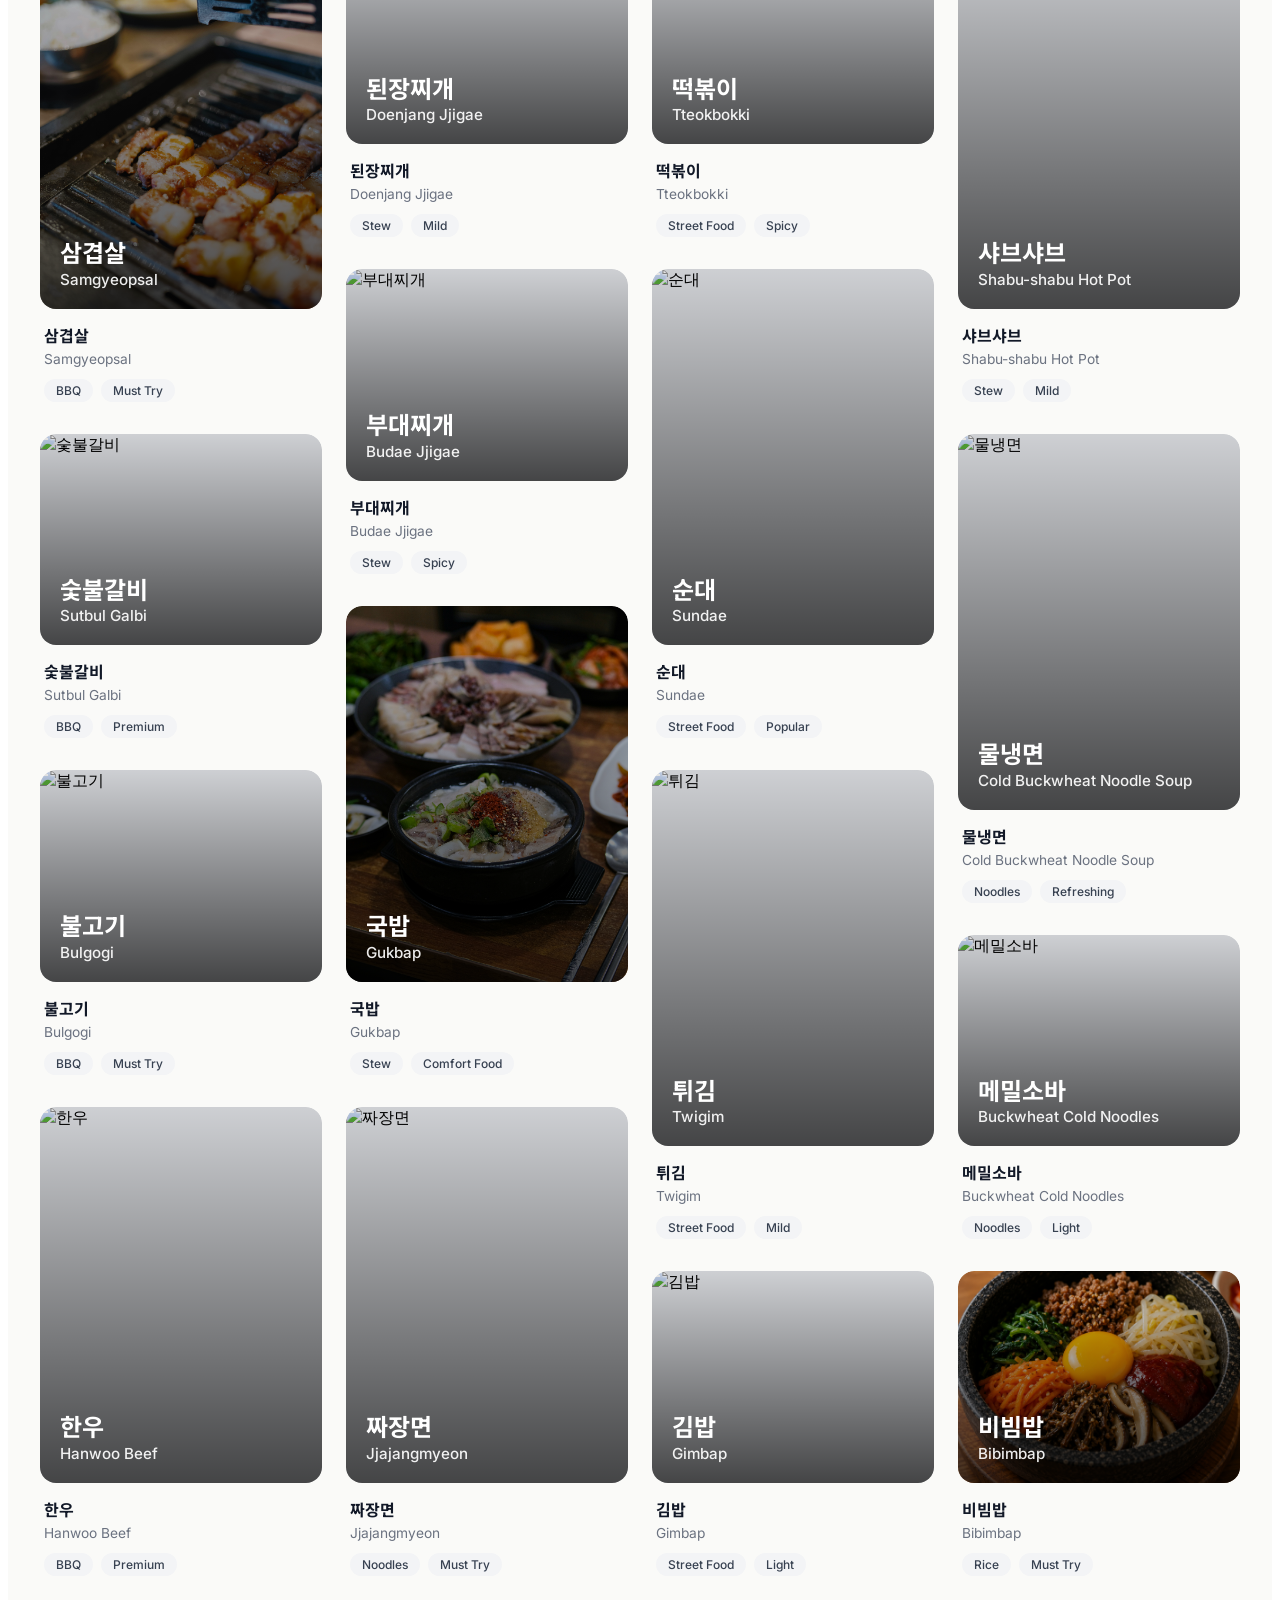
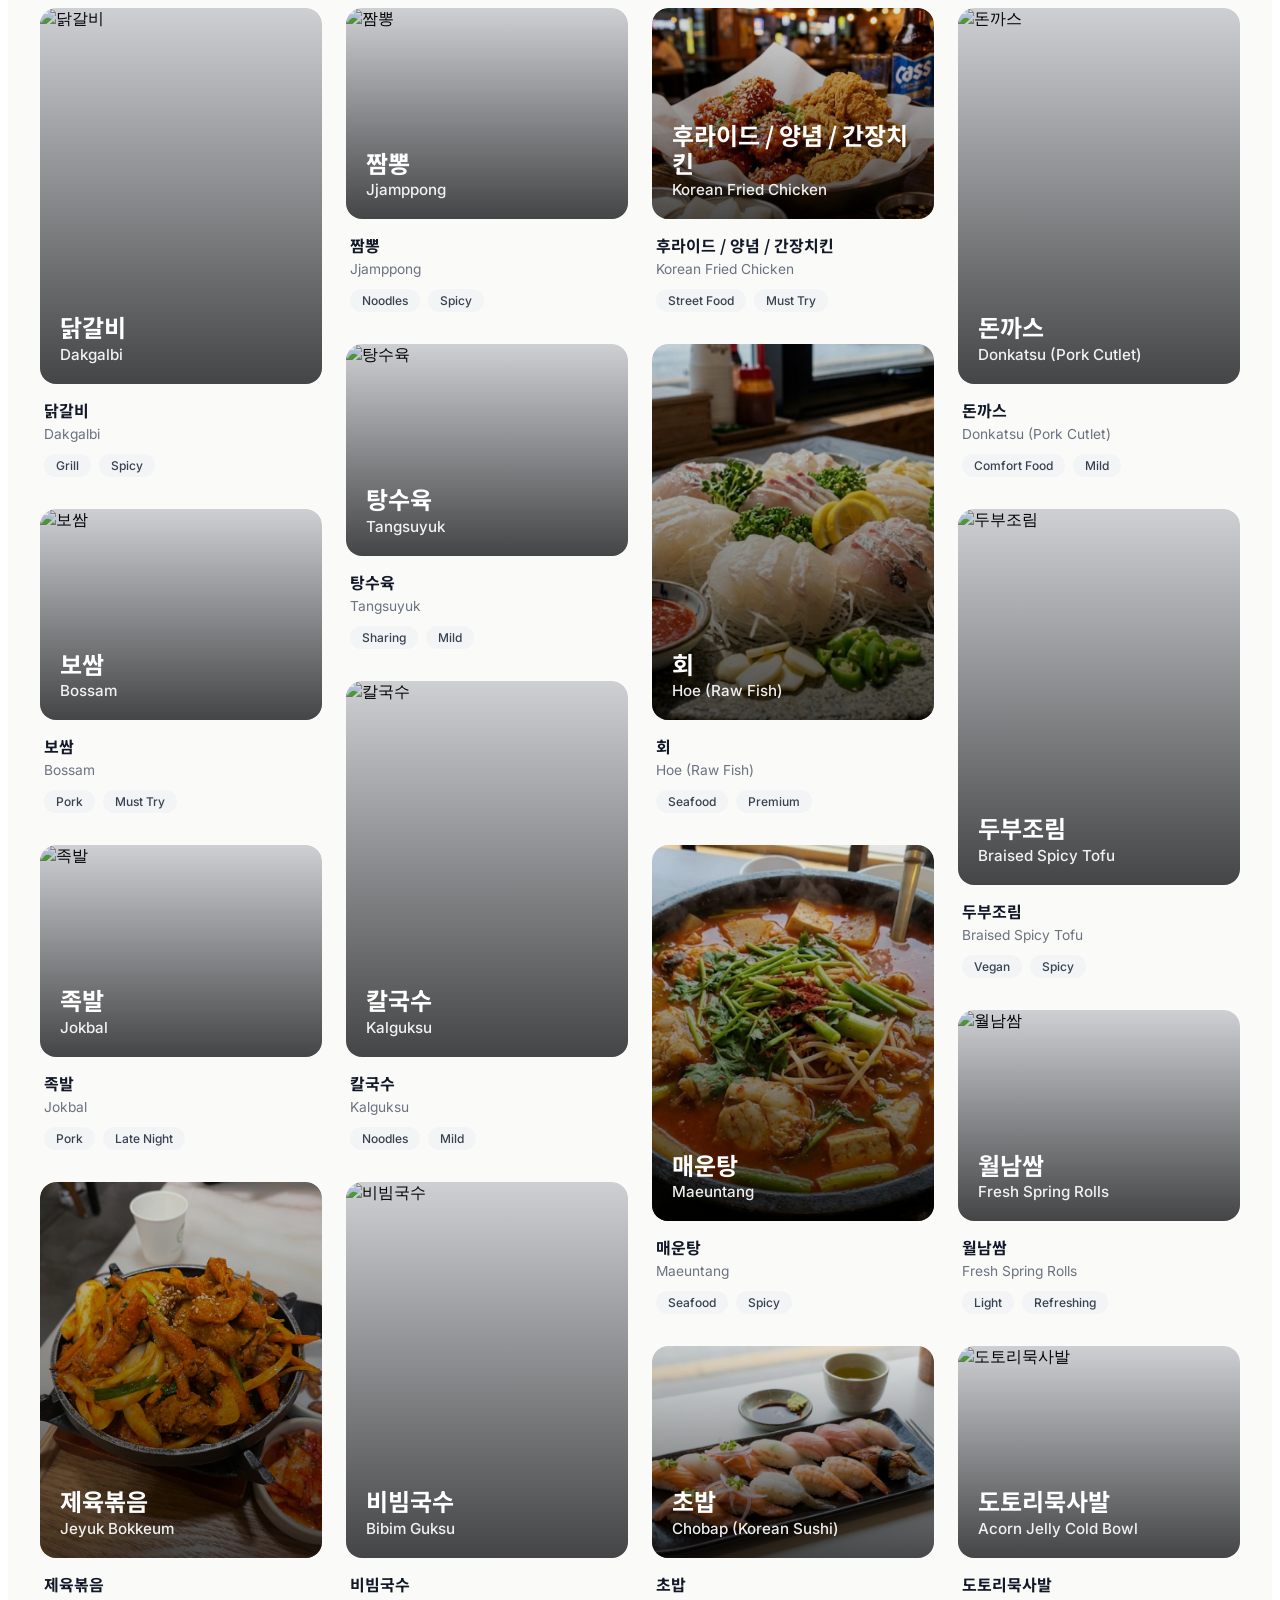
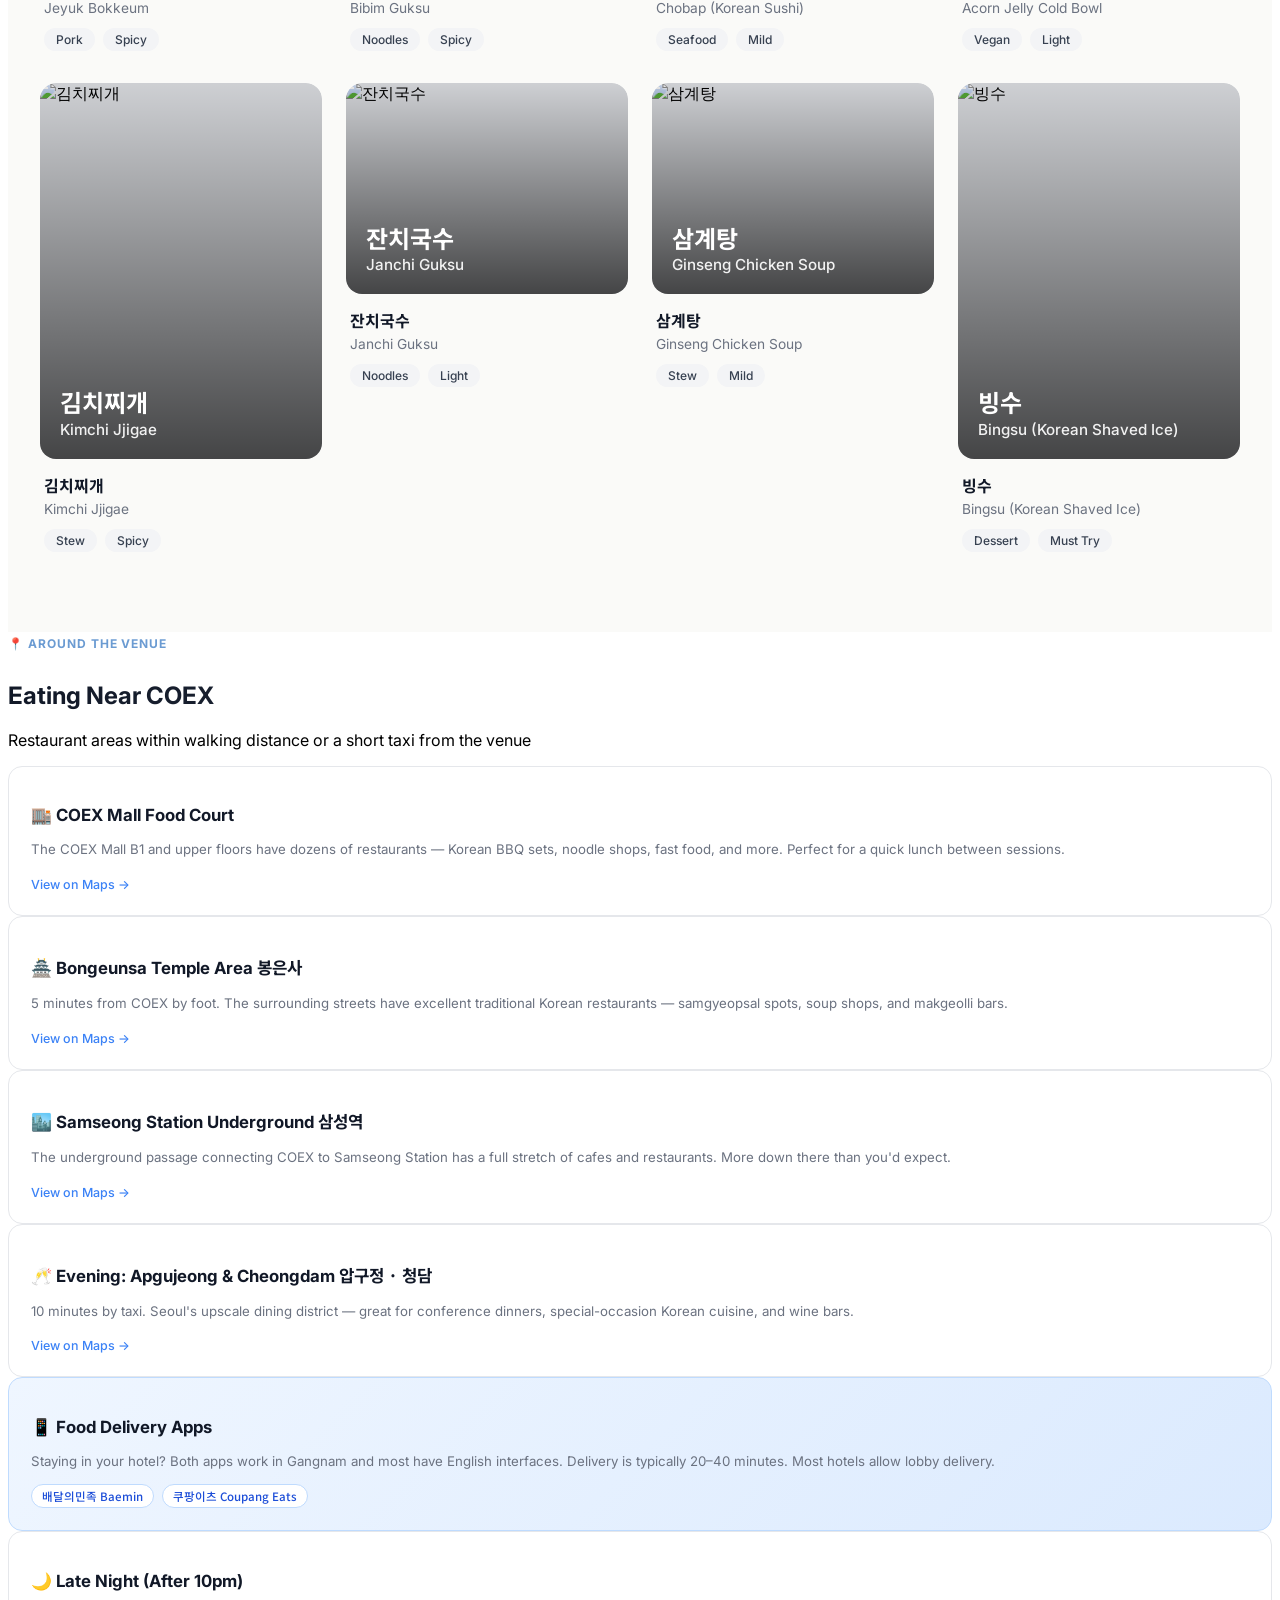
==== commit b4dda9f5: "Merge branch 'new-design2'" ====
--- a/index.html
+++ b/index.html
@@ -821,627 +821,658 @@
 </section>
 
 <!-- ══════════════════════════════════════ FOOD GUIDE ═══ -->
-<section id="food-guide" class="py-16 px-4 bg-white scroll-mt-16">
-  <div class="max-w-7xl mx-auto">
-    <div class="section-eyebrow">🍜 Korean Cuisine</div>
-    <h2 class="text-3xl font-bold section-title mb-2">Korean Food Guide</h2>
-    <p class="text-gray-500 mb-2">Must-try dishes. <strong>Tap the Korean name</strong> to copy it — paste into Maps or show your server.</p>
-
-    <div class="flex flex-wrap gap-2 mb-8 mt-4">
-      <button class="filter-btn active" data-filter="all">All</button>
-      <button class="filter-btn" data-filter="bbq">🔥 BBQ &amp; Grill</button>
-      <button class="filter-btn" data-filter="pork">🥩 Pork Dishes</button>
-      <button class="filter-btn" data-filter="soup">🍲 Soups &amp; Stews</button>
-      <button class="filter-btn" data-filter="noodles">🍜 Noodles</button>
-      <button class="filter-btn" data-filter="street">🥡 Street Food</button>
-      <button class="filter-btn" data-filter="seafood">🐟 Seafood</button>
-      <button class="filter-btn" data-filter="rice">🍚 Rice &amp; More</button>
-      <button class="filter-btn" data-filter="dessert">🍧 Dessert</button>
-      <button class="filter-btn" data-filter="vegan">🌱 Vegan</button>
-    </div>
-
-    <div class="grid sm:grid-cols-2 lg:grid-cols-3 xl:grid-cols-4 gap-4">
-
-      <!-- ── BBQ & GRILL ────────────────────────────── -->
-
-      <div class="food-card" data-food-id="samgyeopsal" data-category="bbq">
-        <div class="food-img-wrap">
+<section id="food-guide" class="food-guide-ig-section scroll-mt-16">
+  <div class="food-guide-ig-shell">
+    <div class="food-guide-ig-hero">
+      <h2>🇰🇷 Korean Food Guide</h2>
+      <p>20+ dishes every visitor should try in Korea.</p>
+    </div>
+
+    <div class="food-guide-ig-filters" role="tablist" aria-label="Filter Korean food dishes">
+      <button class="filter-btn-ig active" type="button" data-filter="all">All</button>
+      <button class="filter-btn-ig" type="button" data-filter="bbq">🔥 BBQ</button>
+      <button class="filter-btn-ig" type="button" data-filter="soup">🍲 Stews</button>
+      <button class="filter-btn-ig" type="button" data-filter="noodles">🍜 Noodles</button>
+      <button class="filter-btn-ig" type="button" data-filter="dessert">🍧 Desserts</button>
+      <button class="filter-btn-ig" type="button" data-filter="vegan">🌱 Vegan</button>
+    </div>
+
+    <div class="food-grid-ig" id="food-grid-ig">
+      <article class="food-card-ig" data-food-id="samgyeopsal" data-category="bbq" data-korean="삼겹살" data-english="Samgyeopsal" data-desc="Thick-cut pork belly grilled at the table. Wrap in lettuce with garlic, green peppers, and ssamjang. Korea&#x27;s most beloved BBQ." data-price="₩15,000–20,000 / 인" data-maps="https://www.google.com/maps/search/삼겹살+restaurant+강남+서울" data-img="images/food/samgyeopsal.jpg" data-tags="BBQ,Must Try,Sharing" tabindex="0" role="button" aria-label="Open details for 삼겹살 / Samgyeopsal">
+        <div class="food-card-ig-img">
           <img src="images/food/samgyeopsal.jpg" alt="삼겹살" loading="lazy">
-        </div>
-        <div class="food-content">
-          <button class="korean-name" data-korean="삼겹살">삼겹살</button>
-          <div class="food-english">Samgyeopsal</div>
-          <p class="food-desc">Thick-cut pork belly grilled at the table. Wrap in lettuce with garlic, green peppers, and ssamjang. Korea's most beloved BBQ.</p>
-          <div class="food-footer">
-            <span class="price">₩15,000–20,000 / 인</span>
-            <span class="spice-level" title="Not spicy">🌶️ 0</span>
-            <a class="maps-link" href="https://www.google.com/maps/search/삼겹살+restaurant+강남+서울" target="_blank" rel="noopener">Find on Maps →</a>
-          </div>
-        </div>
-      </div>
-
-      <div class="food-card" data-food-id="sutbul-galbi" data-category="bbq">
-        <div class="food-img-wrap">
+          <div class="food-card-ig-overlay">
+            <span class="food-card-ig-korean">삼겹살</span>
+            <span class="food-card-ig-english">Samgyeopsal</span>
+          </div>
+        </div>
+        <div class="food-card-ig-info">
+          <span class="food-card-ig-name">삼겹살</span>
+          <span class="food-card-ig-sub">Samgyeopsal</span>
+          <div class="food-card-ig-tags">
+            <span class="food-tag-ig">BBQ</span><span class="food-tag-ig">Must Try</span>
+          </div>
+        </div>
+      </article>
+
+      <article class="food-card-ig" data-food-id="sutbul-galbi" data-category="bbq" data-korean="숯불갈비" data-english="Sutbul Galbi" data-desc="Charcoal-grilled short ribs with smoky, caramelized edges. A step above regular BBQ — worth every won." data-price="₩30,000–50,000 / 인" data-maps="https://www.google.com/maps/search/숯불갈비+강남+서울" data-img="images/food/sutbulgalbi.png" data-tags="BBQ,Premium,Sharing" tabindex="0" role="button" aria-label="Open details for 숯불갈비 / Sutbul Galbi">
+        <div class="food-card-ig-img">
           <img src="images/food/sutbulgalbi.png" alt="숯불갈비" loading="lazy">
-        </div>
-        <div class="food-content">
-          <button class="korean-name" data-korean="숯불갈비">숯불갈비</button>
-          <div class="food-english">Sutbul Galbi</div>
-          <p class="food-desc">Charcoal-grilled short ribs with smoky, caramelized edges. A step above regular BBQ — worth every won.</p>
-          <div class="food-footer">
-            <span class="price">₩30,000–50,000 / 인</span>
-            <span class="spice-level" title="Not spicy">🌶️ 0</span>
-            <a class="maps-link" href="https://www.google.com/maps/search/숯불갈비+강남+서울" target="_blank" rel="noopener">Find on Maps →</a>
-          </div>
-        </div>
-      </div>
-
-      <div class="food-card" data-food-id="bulgogi" data-category="bbq">
-        <div class="food-img-wrap">
+          <div class="food-card-ig-overlay">
+            <span class="food-card-ig-korean">숯불갈비</span>
+            <span class="food-card-ig-english">Sutbul Galbi</span>
+          </div>
+        </div>
+        <div class="food-card-ig-info">
+          <span class="food-card-ig-name">숯불갈비</span>
+          <span class="food-card-ig-sub">Sutbul Galbi</span>
+          <div class="food-card-ig-tags">
+            <span class="food-tag-ig">BBQ</span><span class="food-tag-ig">Premium</span>
+          </div>
+        </div>
+      </article>
+
+      <article class="food-card-ig" data-food-id="bulgogi" data-category="bbq" data-korean="불고기" data-english="Bulgogi" data-desc="Thinly sliced marinated beef, sweet and savory. Grilled or stir-fried — one of Korea&#x27;s most internationally recognized dishes." data-price="₩15,000–20,000 / 인" data-maps="https://www.google.com/maps/search/불고기+restaurant+서울" data-img="images/food/bulgogi.png" data-tags="BBQ,Must Try,Mild" tabindex="0" role="button" aria-label="Open details for 불고기 / Bulgogi">
+        <div class="food-card-ig-img">
           <img src="images/food/bulgogi.png" alt="불고기" loading="lazy">
-        </div>
-        <div class="food-content">
-          <button class="korean-name" data-korean="불고기">불고기</button>
-          <div class="food-english">Bulgogi</div>
-          <p class="food-desc">Thinly sliced marinated beef, sweet and savory. Grilled or stir-fried — one of Korea's most internationally recognized dishes.</p>
-          <div class="food-footer">
-            <span class="price">₩15,000–20,000 / 인</span>
-            <span class="spice-level" title="Not spicy">🌶️ 0</span>
-            <a class="maps-link" href="https://www.google.com/maps/search/불고기+restaurant+서울" target="_blank" rel="noopener">Find on Maps →</a>
-          </div>
-        </div>
-      </div>
-
-      <div class="food-card" data-food-id="hanwoo-beef" data-category="bbq">
-        <div class="food-img-wrap">
+          <div class="food-card-ig-overlay">
+            <span class="food-card-ig-korean">불고기</span>
+            <span class="food-card-ig-english">Bulgogi</span>
+          </div>
+        </div>
+        <div class="food-card-ig-info">
+          <span class="food-card-ig-name">불고기</span>
+          <span class="food-card-ig-sub">Bulgogi</span>
+          <div class="food-card-ig-tags">
+            <span class="food-tag-ig">BBQ</span><span class="food-tag-ig">Must Try</span>
+          </div>
+        </div>
+      </article>
+
+      <article class="food-card-ig" data-food-id="hanwoo-beef" data-category="bbq" data-korean="한우" data-english="Hanwoo Beef" data-desc="Premium Korean native cattle — extraordinary marbling. More expensive but genuinely life-changing. The wagyu of Korea." data-price="₩60,000–120,000+ / 인" data-maps="https://www.google.com/maps/search/한우+restaurant+강남+서울" data-img="images/food/hanwoobeef.png" data-tags="BBQ,Premium" tabindex="0" role="button" aria-label="Open details for 한우 / Hanwoo Beef">
+        <div class="food-card-ig-img">
           <img src="images/food/hanwoobeef.png" alt="한우" loading="lazy">
-        </div>
-        <div class="food-content">
-          <button class="korean-name" data-korean="한우">한우</button>
-          <div class="food-english">Hanwoo Beef</div>
-          <p class="food-desc">Premium Korean native cattle — extraordinary marbling. More expensive but genuinely life-changing. The wagyu of Korea.</p>
-          <div class="food-footer">
-            <span class="price">₩60,000–120,000+ / 인</span>
-            <span class="spice-level" title="Not spicy">🌶️ 0</span>
-            <a class="maps-link" href="https://www.google.com/maps/search/한우+restaurant+강남+서울" target="_blank" rel="noopener">Find on Maps →</a>
-          </div>
-        </div>
-      </div>
-
-      <div class="food-card" data-food-id="dakgalbi" data-category="bbq">
-        <div class="food-img-wrap">
+          <div class="food-card-ig-overlay">
+            <span class="food-card-ig-korean">한우</span>
+            <span class="food-card-ig-english">Hanwoo Beef</span>
+          </div>
+        </div>
+        <div class="food-card-ig-info">
+          <span class="food-card-ig-name">한우</span>
+          <span class="food-card-ig-sub">Hanwoo Beef</span>
+          <div class="food-card-ig-tags">
+            <span class="food-tag-ig">BBQ</span><span class="food-tag-ig">Premium</span>
+          </div>
+        </div>
+      </article>
+
+      <article class="food-card-ig" data-food-id="dakgalbi" data-category="bbq" data-korean="닭갈비" data-english="Dakgalbi" data-desc="Spicy stir-fried chicken with rice cakes, cabbage, and gochujang on a hot iron plate. Add extra cheese for the modern version." data-price="₩13,000–17,000 / 인" data-maps="https://www.google.com/maps/search/닭갈비+서울" data-img="images/food/dakgalbi.png" data-tags="Grill,Spicy,Sharing" tabindex="0" role="button" aria-label="Open details for 닭갈비 / Dakgalbi">
+        <div class="food-card-ig-img">
           <img src="images/food/dakgalbi.png" alt="닭갈비" loading="lazy">
-        </div>
-        <div class="food-content">
-          <button class="korean-name" data-korean="닭갈비">닭갈비</button>
-          <div class="food-english">Dakgalbi</div>
-          <p class="food-desc">Spicy stir-fried chicken with rice cakes, cabbage, and gochujang on a hot iron plate. Add extra cheese for the modern version.</p>
-          <div class="food-footer">
-            <span class="price">₩13,000–17,000 / 인</span>
-            <span class="spice-level" title="Spicy">🌶️ 3</span>
-            <a class="maps-link" href="https://www.google.com/maps/search/닭갈비+서울" target="_blank" rel="noopener">Find on Maps →</a>
-          </div>
-        </div>
-      </div>
-
-      <!-- ── PORK DISHES ────────────────────────────── -->
-
-      <div class="food-card" data-food-id="bossam" data-category="pork">
-        <div class="food-img-wrap">
+          <div class="food-card-ig-overlay">
+            <span class="food-card-ig-korean">닭갈비</span>
+            <span class="food-card-ig-english">Dakgalbi</span>
+          </div>
+        </div>
+        <div class="food-card-ig-info">
+          <span class="food-card-ig-name">닭갈비</span>
+          <span class="food-card-ig-sub">Dakgalbi</span>
+          <div class="food-card-ig-tags">
+            <span class="food-tag-ig">Grill</span><span class="food-tag-ig">Spicy</span>
+          </div>
+        </div>
+      </article>
+
+      <article class="food-card-ig" data-food-id="bossam" data-category="pork" data-korean="보쌈" data-english="Bossam" data-desc="Slow-boiled pork belly wrapped in cabbage or perilla leaves with oyster kimchi and radish. Mild, tender, endlessly satisfying." data-price="₩15,000–25,000 / 인" data-maps="https://www.google.com/maps/search/보쌈+서울" data-img="images/food/bossam.png" data-tags="Pork,Must Try,Sharing" tabindex="0" role="button" aria-label="Open details for 보쌈 / Bossam">
+        <div class="food-card-ig-img">
           <img src="images/food/bossam.png" alt="보쌈" loading="lazy">
-        </div>
-        <div class="food-content">
-          <button class="korean-name" data-korean="보쌈">보쌈</button>
-          <div class="food-english">Bossam</div>
-          <p class="food-desc">Slow-boiled pork belly wrapped in cabbage or perilla leaves with oyster kimchi and radish. Mild, tender, endlessly satisfying.</p>
-          <div class="food-footer">
-            <span class="price">₩15,000–25,000 / 인</span>
-            <span class="spice-level" title="Not spicy">🌶️ 0</span>
-            <a class="maps-link" href="https://www.google.com/maps/search/보쌈+서울" target="_blank" rel="noopener">Find on Maps →</a>
-          </div>
-        </div>
-      </div>
-
-      <div class="food-card" data-food-id="jokbal" data-category="pork">
-        <div class="food-img-wrap">
+          <div class="food-card-ig-overlay">
+            <span class="food-card-ig-korean">보쌈</span>
+            <span class="food-card-ig-english">Bossam</span>
+          </div>
+        </div>
+        <div class="food-card-ig-info">
+          <span class="food-card-ig-name">보쌈</span>
+          <span class="food-card-ig-sub">Bossam</span>
+          <div class="food-card-ig-tags">
+            <span class="food-tag-ig">Pork</span><span class="food-tag-ig">Must Try</span>
+          </div>
+        </div>
+      </article>
+
+      <article class="food-card-ig" data-food-id="jokbal" data-category="pork" data-korean="족발" data-english="Jokbal" data-desc="Braised pig&#x27;s trotters in soy sauce, ginger, and spices. Gelatinous, tender, and surprisingly delicious dipped in salted shrimp paste." data-price="₩20,000–30,000 / 인" data-maps="https://www.google.com/maps/search/족발+서울" data-img="images/food/jokbal.png" data-tags="Pork,Late Night,Sharing" tabindex="0" role="button" aria-label="Open details for 족발 / Jokbal">
+        <div class="food-card-ig-img">
           <img src="images/food/jokbal.png" alt="족발" loading="lazy">
-        </div>
-        <div class="food-content">
-          <button class="korean-name" data-korean="족발">족발</button>
-          <div class="food-english">Jokbal</div>
-          <p class="food-desc">Braised pig's trotters in soy sauce, ginger, and spices. Gelatinous, tender, and surprisingly delicious dipped in salted shrimp paste.</p>
-          <div class="food-footer">
-            <span class="price">₩20,000–30,000 / 인</span>
-            <span class="spice-level" title="Not spicy">🌶️ 0</span>
-            <a class="maps-link" href="https://www.google.com/maps/search/족발+서울" target="_blank" rel="noopener">Find on Maps →</a>
-          </div>
-        </div>
-      </div>
-
-      <div class="food-card" data-food-id="jeyuk-bokkeum" data-category="pork">
-        <div class="food-img-wrap">
+          <div class="food-card-ig-overlay">
+            <span class="food-card-ig-korean">족발</span>
+            <span class="food-card-ig-english">Jokbal</span>
+          </div>
+        </div>
+        <div class="food-card-ig-info">
+          <span class="food-card-ig-name">족발</span>
+          <span class="food-card-ig-sub">Jokbal</span>
+          <div class="food-card-ig-tags">
+            <span class="food-tag-ig">Pork</span><span class="food-tag-ig">Late Night</span>
+          </div>
+        </div>
+      </article>
+
+      <article class="food-card-ig" data-food-id="jeyuk-bokkeum" data-category="pork" data-korean="제육볶음" data-english="Jeyuk Bokkeum" data-desc="Spicy stir-fried pork with gochujang. A weekday lunch staple — served over rice with banchan side dishes." data-price="₩8,000–12,000" data-maps="https://www.google.com/maps/search/제육볶음+서울" data-img="images/food/jeyukbokkeum.jpg" data-tags="Pork,Spicy,Comfort Food" tabindex="0" role="button" aria-label="Open details for 제육볶음 / Jeyuk Bokkeum">
+        <div class="food-card-ig-img">
           <img src="images/food/jeyukbokkeum.jpg" alt="제육볶음" loading="lazy">
-        </div>
-        <div class="food-content">
-          <button class="korean-name" data-korean="제육볶음">제육볶음</button>
-          <div class="food-english">Jeyuk Bokkeum</div>
-          <p class="food-desc">Spicy stir-fried pork with gochujang. A weekday lunch staple — served over rice with banchan side dishes.</p>
-          <div class="food-footer">
-            <span class="price">₩8,000–12,000</span>
-            <span class="spice-level" title="Spicy">🌶️ 3</span>
-            <a class="maps-link" href="https://www.google.com/maps/search/제육볶음+서울" target="_blank" rel="noopener">Find on Maps →</a>
-          </div>
-        </div>
-      </div>
-
-      <!-- ── SOUPS & STEWS ──────────────────────────── -->
-
-      <div class="food-card" data-food-id="kimchi-jjigae" data-category="soup">
-        <div class="food-img-wrap">
+          <div class="food-card-ig-overlay">
+            <span class="food-card-ig-korean">제육볶음</span>
+            <span class="food-card-ig-english">Jeyuk Bokkeum</span>
+          </div>
+        </div>
+        <div class="food-card-ig-info">
+          <span class="food-card-ig-name">제육볶음</span>
+          <span class="food-card-ig-sub">Jeyuk Bokkeum</span>
+          <div class="food-card-ig-tags">
+            <span class="food-tag-ig">Pork</span><span class="food-tag-ig">Spicy</span>
+          </div>
+        </div>
+      </article>
+
+      <article class="food-card-ig" data-food-id="kimchi-jjigae" data-category="soup" data-korean="김치찌개" data-english="Kimchi Jjigae" data-desc="Kimchi stew with pork and tofu. Korea&#x27;s ultimate comfort food — best with well-fermented kimchi. Served bubbling hot at the table." data-price="₩8,000–12,000" data-maps="https://www.google.com/maps/search/김치찌개+서울" data-img="images/food/kimchijjigae.png" data-tags="Stew,Spicy,Comfort Food" tabindex="0" role="button" aria-label="Open details for 김치찌개 / Kimchi Jjigae">
+        <div class="food-card-ig-img">
           <img src="images/food/kimchijjigae.png" alt="김치찌개" loading="lazy">
-        </div>
-        <div class="food-content">
-          <button class="korean-name" data-korean="김치찌개">김치찌개</button>
-          <div class="food-english">Kimchi Jjigae</div>
-          <p class="food-desc">Kimchi stew with pork and tofu. Korea's ultimate comfort food — best with well-fermented kimchi. Served bubbling hot at the table.</p>
-          <div class="food-footer">
-            <span class="price">₩8,000–12,000</span>
-            <span class="spice-level" title="Medium spicy">🌶️ 2</span>
-            <a class="maps-link" href="https://www.google.com/maps/search/김치찌개+서울" target="_blank" rel="noopener">Find on Maps →</a>
-          </div>
-        </div>
-      </div>
-
-      <div class="food-card" data-food-id="doenjang-jjigae" data-category="soup">
-        <div class="food-img-wrap">
+          <div class="food-card-ig-overlay">
+            <span class="food-card-ig-korean">김치찌개</span>
+            <span class="food-card-ig-english">Kimchi Jjigae</span>
+          </div>
+        </div>
+        <div class="food-card-ig-info">
+          <span class="food-card-ig-name">김치찌개</span>
+          <span class="food-card-ig-sub">Kimchi Jjigae</span>
+          <div class="food-card-ig-tags">
+            <span class="food-tag-ig">Stew</span><span class="food-tag-ig">Spicy</span>
+          </div>
+        </div>
+      </article>
+
+      <article class="food-card-ig" data-food-id="doenjang-jjigae" data-category="soup" data-korean="된장찌개" data-english="Doenjang Jjigae" data-desc="Fermented soybean paste stew with tofu, zucchini, and mushrooms. Korea&#x27;s answer to miso soup — earthier, heartier, deeply umami." data-price="₩7,000–10,000" data-maps="https://www.google.com/maps/search/된장찌개+서울" data-img="images/food/doenjangjjigae.png" data-tags="Stew,Mild,Comfort Food" tabindex="0" role="button" aria-label="Open details for 된장찌개 / Doenjang Jjigae">
+        <div class="food-card-ig-img">
           <img src="images/food/doenjangjjigae.png" alt="된장찌개" loading="lazy">
-        </div>
-        <div class="food-content">
-          <button class="korean-name" data-korean="된장찌개">된장찌개</button>
-          <div class="food-english">Doenjang Jjigae</div>
-          <p class="food-desc">Fermented soybean paste stew with tofu, zucchini, and mushrooms. Korea's answer to miso soup — earthier, heartier, deeply umami.</p>
-          <div class="food-footer">
-            <span class="price">₩7,000–10,000</span>
-            <span class="spice-level" title="Not spicy">🌶️ 0</span>
-            <a class="maps-link" href="https://www.google.com/maps/search/된장찌개+서울" target="_blank" rel="noopener">Find on Maps →</a>
-          </div>
-        </div>
-      </div>
-
-      <div class="food-card" data-food-id="budae-jjigae" data-category="soup">
-        <div class="food-img-wrap">
+          <div class="food-card-ig-overlay">
+            <span class="food-card-ig-korean">된장찌개</span>
+            <span class="food-card-ig-english">Doenjang Jjigae</span>
+          </div>
+        </div>
+        <div class="food-card-ig-info">
+          <span class="food-card-ig-name">된장찌개</span>
+          <span class="food-card-ig-sub">Doenjang Jjigae</span>
+          <div class="food-card-ig-tags">
+            <span class="food-tag-ig">Stew</span><span class="food-tag-ig">Mild</span>
+          </div>
+        </div>
+      </article>
+
+      <article class="food-card-ig" data-food-id="budae-jjigae" data-category="soup" data-korean="부대찌개" data-english="Budae Jjigae" data-desc="&quot;Army Stew&quot; — spam, hot dogs, ramen, kimchi, and cheese in spicy broth. Born after the Korean War, still iconic decades later." data-price="₩11,000–16,000 / 인" data-maps="https://www.google.com/maps/search/부대찌개+서울" data-img="images/food/budaejjigae.png" data-tags="Stew,Spicy,Sharing" tabindex="0" role="button" aria-label="Open details for 부대찌개 / Budae Jjigae">
+        <div class="food-card-ig-img">
           <img src="images/food/budaejjigae.png" alt="부대찌개" loading="lazy">
-        </div>
-        <div class="food-content">
-          <button class="korean-name" data-korean="부대찌개">부대찌개</button>
-          <div class="food-english">Budae Jjigae</div>
-          <p class="food-desc">"Army Stew" — spam, hot dogs, ramen, kimchi, and cheese in spicy broth. Born after the Korean War, still iconic decades later.</p>
-          <div class="food-footer">
-            <span class="price">₩11,000–16,000 / 인</span>
-            <span class="spice-level" title="Medium spicy">🌶️ 2</span>
-            <a class="maps-link" href="https://www.google.com/maps/search/부대찌개+서울" target="_blank" rel="noopener">Find on Maps →</a>
-          </div>
-        </div>
-      </div>
-
-      <div class="food-card" data-food-id="gukbap" data-category="soup">
-        <div class="food-img-wrap">
+          <div class="food-card-ig-overlay">
+            <span class="food-card-ig-korean">부대찌개</span>
+            <span class="food-card-ig-english">Budae Jjigae</span>
+          </div>
+        </div>
+        <div class="food-card-ig-info">
+          <span class="food-card-ig-name">부대찌개</span>
+          <span class="food-card-ig-sub">Budae Jjigae</span>
+          <div class="food-card-ig-tags">
+            <span class="food-tag-ig">Stew</span><span class="food-tag-ig">Spicy</span>
+          </div>
+        </div>
+      </article>
+
+      <article class="food-card-ig" data-food-id="gukbap" data-category="soup" data-korean="국밥" data-english="Gukbap" data-desc="Rice in hot pork or beef bone broth, loaded with meat. Korea&#x27;s ultimate hangover cure and the perfect late-night meal. Open 24 hours." data-price="₩7,000–10,000" data-maps="https://www.google.com/maps/search/국밥+서울" data-img="images/food/gukbap.jpg" data-tags="Stew,Comfort Food,Late Night" tabindex="0" role="button" aria-label="Open details for 국밥 / Gukbap">
+        <div class="food-card-ig-img">
           <img src="images/food/gukbap.jpg" alt="국밥" loading="lazy">
-        </div>
-        <div class="food-content">
-          <button class="korean-name" data-korean="국밥">국밥</button>
-          <div class="food-english">Gukbap</div>
-          <p class="food-desc">Rice in hot pork or beef bone broth, loaded with meat. Korea's ultimate hangover cure and the perfect late-night meal. Open 24 hours.</p>
-          <div class="food-footer">
-            <span class="price">₩7,000–10,000</span>
-            <span class="spice-level" title="Mild">🌶️ 1</span>
-            <a class="maps-link" href="https://www.google.com/maps/search/국밥+서울" target="_blank" rel="noopener">Find on Maps →</a>
-          </div>
-        </div>
-      </div>
-
-      <!-- ── NOODLES ─────────────────────────────────── -->
-
-      <div class="food-card" data-food-id="jjajangmyeon" data-category="noodles">
-        <div class="food-img-wrap">
+          <div class="food-card-ig-overlay">
+            <span class="food-card-ig-korean">국밥</span>
+            <span class="food-card-ig-english">Gukbap</span>
+          </div>
+        </div>
+        <div class="food-card-ig-info">
+          <span class="food-card-ig-name">국밥</span>
+          <span class="food-card-ig-sub">Gukbap</span>
+          <div class="food-card-ig-tags">
+            <span class="food-tag-ig">Stew</span><span class="food-tag-ig">Comfort Food</span>
+          </div>
+        </div>
+      </article>
+
+      <article class="food-card-ig" data-food-id="jjajangmyeon" data-category="noodles" data-korean="짜장면" data-english="Jjajangmyeon" data-desc="Noodles in black bean sauce with pork and vegetables. Korea&#x27;s #1 delivery food — rich, satisfying, nothing like Chinese lo mein." data-price="₩6,000–8,000" data-maps="https://www.google.com/maps/search/짜장면+중국집+서울" data-img="images/food/jjajangmyeon.png" data-tags="Noodles,Must Try,Mild" tabindex="0" role="button" aria-label="Open details for 짜장면 / Jjajangmyeon">
+        <div class="food-card-ig-img">
           <img src="images/food/jjajangmyeon.png" alt="짜장면" loading="lazy">
-        </div>
-        <div class="food-content">
-          <button class="korean-name" data-korean="짜장면">짜장면</button>
-          <div class="food-english">Jjajangmyeon</div>
-          <p class="food-desc">Noodles in black bean sauce with pork and vegetables. Korea's #1 delivery food — rich, satisfying, nothing like Chinese lo mein.</p>
-          <div class="food-footer">
-            <span class="price">₩6,000–8,000</span>
-            <span class="spice-level" title="Not spicy">🌶️ 0</span>
-            <a class="maps-link" href="https://www.google.com/maps/search/짜장면+중국집+서울" target="_blank" rel="noopener">Find on Maps →</a>
-          </div>
-        </div>
-      </div>
-
-      <div class="food-card" data-food-id="jjamppong" data-category="noodles">
-        <div class="food-img-wrap">
+          <div class="food-card-ig-overlay">
+            <span class="food-card-ig-korean">짜장면</span>
+            <span class="food-card-ig-english">Jjajangmyeon</span>
+          </div>
+        </div>
+        <div class="food-card-ig-info">
+          <span class="food-card-ig-name">짜장면</span>
+          <span class="food-card-ig-sub">Jjajangmyeon</span>
+          <div class="food-card-ig-tags">
+            <span class="food-tag-ig">Noodles</span><span class="food-tag-ig">Must Try</span>
+          </div>
+        </div>
+      </article>
+
+      <article class="food-card-ig" data-food-id="jjamppong" data-category="noodles" data-korean="짬뽕" data-english="Jjamppong" data-desc="Spicy red seafood noodle soup. The fiery counterpart to jjajangmyeon — often ordered together as a combo at Chinese-Korean restaurants." data-price="₩7,000–9,000" data-maps="https://www.google.com/maps/search/짬뽕+서울" data-img="images/food/jjamppong.png" data-tags="Noodles,Spicy,Seafood" tabindex="0" role="button" aria-label="Open details for 짬뽕 / Jjamppong">
+        <div class="food-card-ig-img">
           <img src="images/food/jjamppong.png" alt="짬뽕" loading="lazy">
-        </div>
-        <div class="food-content">
-          <button class="korean-name" data-korean="짬뽕">짬뽕</button>
-          <div class="food-english">Jjamppong</div>
-          <p class="food-desc">Spicy red seafood noodle soup. The fiery counterpart to jjajangmyeon — often ordered together as a combo at Chinese-Korean restaurants.</p>
-          <div class="food-footer">
-            <span class="price">₩7,000–9,000</span>
-            <span class="spice-level" title="Spicy">🌶️ 3</span>
-            <a class="maps-link" href="https://www.google.com/maps/search/짬뽕+서울" target="_blank" rel="noopener">Find on Maps →</a>
-          </div>
-        </div>
-      </div>
-
-      <div class="food-card" data-food-id="tangsuyuk" data-category="noodles">
-        <div class="food-img-wrap">
+          <div class="food-card-ig-overlay">
+            <span class="food-card-ig-korean">짬뽕</span>
+            <span class="food-card-ig-english">Jjamppong</span>
+          </div>
+        </div>
+        <div class="food-card-ig-info">
+          <span class="food-card-ig-name">짬뽕</span>
+          <span class="food-card-ig-sub">Jjamppong</span>
+          <div class="food-card-ig-tags">
+            <span class="food-tag-ig">Noodles</span><span class="food-tag-ig">Spicy</span>
+          </div>
+        </div>
+      </article>
+
+      <article class="food-card-ig" data-food-id="tangsuyuk" data-category="noodles" data-korean="탕수육" data-english="Tangsuyuk" data-desc="Korean sweet-and-sour crispy pork. Ordered alongside jjajangmyeon. The great debate: dip (찍먹) or pour sauce (부먹)? Pick a side." data-price="₩18,000–25,000 (공유)" data-maps="https://www.google.com/maps/search/탕수육+서울" data-img="images/food/tangsuyuk.png" data-tags="Sharing,Mild,Popular" tabindex="0" role="button" aria-label="Open details for 탕수육 / Tangsuyuk">
+        <div class="food-card-ig-img">
           <img src="images/food/tangsuyuk.png" alt="탕수육" loading="lazy">
-        </div>
-        <div class="food-content">
-          <button class="korean-name" data-korean="탕수육">탕수육</button>
-          <div class="food-english">Tangsuyuk</div>
-          <p class="food-desc">Korean sweet-and-sour crispy pork. Ordered alongside jjajangmyeon. The great debate: dip (찍먹) or pour sauce (부먹)? Pick a side.</p>
-          <div class="food-footer">
-            <span class="price">₩18,000–25,000 (공유)</span>
-            <span class="spice-level" title="Not spicy">🌶️ 0</span>
-            <a class="maps-link" href="https://www.google.com/maps/search/탕수육+서울" target="_blank" rel="noopener">Find on Maps →</a>
-          </div>
-        </div>
-      </div>
-
-      <div class="food-card" data-food-id="kalguksu" data-category="noodles">
-        <div class="food-img-wrap">
+          <div class="food-card-ig-overlay">
+            <span class="food-card-ig-korean">탕수육</span>
+            <span class="food-card-ig-english">Tangsuyuk</span>
+          </div>
+        </div>
+        <div class="food-card-ig-info">
+          <span class="food-card-ig-name">탕수육</span>
+          <span class="food-card-ig-sub">Tangsuyuk</span>
+          <div class="food-card-ig-tags">
+            <span class="food-tag-ig">Sharing</span><span class="food-tag-ig">Mild</span>
+          </div>
+        </div>
+      </article>
+
+      <article class="food-card-ig" data-food-id="kalguksu" data-category="noodles" data-korean="칼국수" data-english="Kalguksu" data-desc="Handmade knife-cut wheat noodles in a clear anchovy or chicken broth. Simple, hearty, and deeply comforting after a long session day." data-price="₩8,000–12,000" data-maps="https://www.google.com/maps/search/칼국수+서울" data-img="images/food/kalguksu.png" data-tags="Noodles,Mild,Comfort Food" tabindex="0" role="button" aria-label="Open details for 칼국수 / Kalguksu">
+        <div class="food-card-ig-img">
           <img src="images/food/kalguksu.png" alt="칼국수" loading="lazy">
-        </div>
-        <div class="food-content">
-          <button class="korean-name" data-korean="칼국수">칼국수</button>
-          <div class="food-english">Kalguksu</div>
-          <p class="food-desc">Handmade knife-cut wheat noodles in a clear anchovy or chicken broth. Simple, hearty, and deeply comforting after a long session day.</p>
-          <div class="food-footer">
-            <span class="price">₩8,000–12,000</span>
-            <span class="spice-level" title="Not spicy">🌶️ 0</span>
-            <a class="maps-link" href="https://www.google.com/maps/search/칼국수+서울" target="_blank" rel="noopener">Find on Maps →</a>
-          </div>
-        </div>
-      </div>
-
-      <div class="food-card" data-food-id="bibim-guksu" data-category="noodles vegan">
-        <div class="food-img-wrap">
+          <div class="food-card-ig-overlay">
+            <span class="food-card-ig-korean">칼국수</span>
+            <span class="food-card-ig-english">Kalguksu</span>
+          </div>
+        </div>
+        <div class="food-card-ig-info">
+          <span class="food-card-ig-name">칼국수</span>
+          <span class="food-card-ig-sub">Kalguksu</span>
+          <div class="food-card-ig-tags">
+            <span class="food-tag-ig">Noodles</span><span class="food-tag-ig">Mild</span>
+          </div>
+        </div>
+      </article>
+
+      <article class="food-card-ig" data-food-id="bibim-guksu" data-category="noodles vegan" data-korean="비빔국수" data-english="Bibim Guksu" data-desc="Spicy cold mixed noodles with gochujang, cucumber, and egg. Refreshing and punchy — a lifesaver in Seoul&#x27;s hot, humid July weather." data-price="₩7,000–10,000" data-maps="https://www.google.com/maps/search/비빔국수+서울" data-img="images/food/bibimguksu.png" data-tags="Noodles,Spicy,Refreshing,Vegan" tabindex="0" role="button" aria-label="Open details for 비빔국수 / Bibim Guksu">
+        <div class="food-card-ig-img">
           <img src="images/food/bibimguksu.png" alt="비빔국수" loading="lazy">
-        </div>
-        <div class="food-content">
-          <button class="korean-name" data-korean="비빔국수">비빔국수 🌱</button>
-          <div class="food-english">Bibim Guksu</div>
-          <p class="food-desc">Spicy cold mixed noodles with gochujang, cucumber, and egg. Refreshing and punchy — a lifesaver in Seoul's hot, humid July weather.</p>
-          <div class="food-footer">
-            <span class="price">₩7,000–10,000</span>
-            <span class="spice-level" title="Medium spicy">🌶️ 2</span>
-            <a class="maps-link" href="https://www.google.com/maps/search/비빔국수+서울" target="_blank" rel="noopener">Find on Maps →</a>
-          </div>
-        </div>
-      </div>
-
-      <div class="food-card" data-food-id="janchi-guksu" data-category="noodles">
-        <div class="food-img-wrap">
+          <div class="food-card-ig-overlay">
+            <span class="food-card-ig-korean">비빔국수</span>
+            <span class="food-card-ig-english">Bibim Guksu</span>
+          </div>
+        </div>
+        <div class="food-card-ig-info">
+          <span class="food-card-ig-name">비빔국수</span>
+          <span class="food-card-ig-sub">Bibim Guksu</span>
+          <div class="food-card-ig-tags">
+            <span class="food-tag-ig">Noodles</span><span class="food-tag-ig">Spicy</span>
+          </div>
+        </div>
+      </article>
+
+      <article class="food-card-ig" data-food-id="janchi-guksu" data-category="noodles" data-korean="잔치국수" data-english="Janchi Guksu" data-desc="Traditional banquet noodle soup — thin noodles in a light, clean anchovy broth. Elegant simplicity. The gentle option when your stomach needs a break." data-price="₩6,000–8,000" data-maps="https://www.google.com/maps/search/잔치국수+서울" data-img="images/food/janchiguksu.png" data-tags="Noodles,Light,Mild" tabindex="0" role="button" aria-label="Open details for 잔치국수 / Janchi Guksu">
+        <div class="food-card-ig-img">
           <img src="images/food/janchiguksu.png" alt="잔치국수" loading="lazy">
-        </div>
-        <div class="food-content">
-          <button class="korean-name" data-korean="잔치국수">잔치국수</button>
-          <div class="food-english">Janchi Guksu</div>
-          <p class="food-desc">Traditional banquet noodle soup — thin noodles in a light, clean anchovy broth. Elegant simplicity. The gentle option when your stomach needs a break.</p>
-          <div class="food-footer">
-            <span class="price">₩6,000–8,000</span>
-            <span class="spice-level" title="Not spicy">🌶️ 0</span>
-            <a class="maps-link" href="https://www.google.com/maps/search/잔치국수+서울" target="_blank" rel="noopener">Find on Maps →</a>
-          </div>
-        </div>
-      </div>
-
-      <!-- ── STREET FOOD ─────────────────────────────── -->
-
-      <div class="food-card" data-food-id="tteokbokki" data-category="street vegan">
-        <div class="food-img-wrap">
+          <div class="food-card-ig-overlay">
+            <span class="food-card-ig-korean">잔치국수</span>
+            <span class="food-card-ig-english">Janchi Guksu</span>
+          </div>
+        </div>
+        <div class="food-card-ig-info">
+          <span class="food-card-ig-name">잔치국수</span>
+          <span class="food-card-ig-sub">Janchi Guksu</span>
+          <div class="food-card-ig-tags">
+            <span class="food-tag-ig">Noodles</span><span class="food-tag-ig">Light</span>
+          </div>
+        </div>
+      </article>
+
+      <article class="food-card-ig" data-food-id="tteokbokki" data-category="street vegan" data-korean="떡볶이" data-english="Tteokbokki" data-desc="Chewy rice cakes in spicy-sweet gochujang sauce. Korea&#x27;s most beloved street food — sold everywhere from pojangmacha to upscale restaurants." data-price="₩3,000–5,000" data-maps="https://www.google.com/maps/search/떡볶이+서울" data-img="images/food/tteokbokki.png" data-tags="Street Food,Spicy,Must Try,Vegan" tabindex="0" role="button" aria-label="Open details for 떡볶이 / Tteokbokki">
+        <div class="food-card-ig-img">
           <img src="images/food/tteokbokki.png" alt="떡볶이" loading="lazy">
-        </div>
-        <div class="food-content">
-          <button class="korean-name" data-korean="떡볶이">떡볶이 🌱</button>
-          <div class="food-english">Tteokbokki</div>
-          <p class="food-desc">Chewy rice cakes in spicy-sweet gochujang sauce. Korea's most beloved street food — sold everywhere from pojangmacha to upscale restaurants.</p>
-          <div class="food-footer">
-            <span class="price">₩3,000–5,000</span>
-            <span class="spice-level" title="Spicy">🌶️ 3</span>
-            <a class="maps-link" href="https://www.google.com/maps/search/떡볶이+서울" target="_blank" rel="noopener">Find on Maps →</a>
-          </div>
-        </div>
-      </div>
-
-      <div class="food-card" data-food-id="sundae" data-category="street">
-        <div class="food-img-wrap">
+          <div class="food-card-ig-overlay">
+            <span class="food-card-ig-korean">떡볶이</span>
+            <span class="food-card-ig-english">Tteokbokki</span>
+          </div>
+        </div>
+        <div class="food-card-ig-info">
+          <span class="food-card-ig-name">떡볶이</span>
+          <span class="food-card-ig-sub">Tteokbokki</span>
+          <div class="food-card-ig-tags">
+            <span class="food-tag-ig">Street Food</span><span class="food-tag-ig">Spicy</span>
+          </div>
+        </div>
+      </article>
+
+      <article class="food-card-ig" data-food-id="sundae" data-category="street" data-korean="순대" data-english="Sundae" data-desc="Korean blood sausage stuffed with glass noodles and vegetables. Usually served with tteokbokki and twigim as the classic street food trio." data-price="₩3,000–5,000" data-maps="https://www.google.com/maps/search/순대+분식+서울" data-img="images/food/sundae.png" data-tags="Street Food,Popular" tabindex="0" role="button" aria-label="Open details for 순대 / Sundae">
+        <div class="food-card-ig-img">
           <img src="images/food/sundae.png" alt="순대" loading="lazy">
-        </div>
-        <div class="food-content">
-          <button class="korean-name" data-korean="순대">순대</button>
-          <div class="food-english">Sundae</div>
-          <p class="food-desc">Korean blood sausage stuffed with glass noodles and vegetables. Usually served with tteokbokki and twigim as the classic street food trio.</p>
-          <div class="food-footer">
-            <span class="price">₩3,000–5,000</span>
-            <span class="spice-level" title="Not spicy">🌶️ 0</span>
-            <a class="maps-link" href="https://www.google.com/maps/search/순대+분식+서울" target="_blank" rel="noopener">Find on Maps →</a>
-          </div>
-        </div>
-      </div>
-
-      <div class="food-card" data-food-id="twigim" data-category="street">
-        <div class="food-img-wrap">
+          <div class="food-card-ig-overlay">
+            <span class="food-card-ig-korean">순대</span>
+            <span class="food-card-ig-english">Sundae</span>
+          </div>
+        </div>
+        <div class="food-card-ig-info">
+          <span class="food-card-ig-name">순대</span>
+          <span class="food-card-ig-sub">Sundae</span>
+          <div class="food-card-ig-tags">
+            <span class="food-tag-ig">Street Food</span><span class="food-tag-ig">Popular</span>
+          </div>
+        </div>
+      </article>
+
+      <article class="food-card-ig" data-food-id="twigim" data-category="street" data-korean="튀김" data-english="Twigim" data-desc="Korean-style fried snacks — shrimp, squid, sweet potato, and more. Sold by weight at street stalls, typically dipped in tteokbokki sauce." data-price="₩1,000–3,000" data-maps="https://www.google.com/maps/search/분식집+튀김+서울" data-img="images/food/twigim.png" data-tags="Street Food,Mild" tabindex="0" role="button" aria-label="Open details for 튀김 / Twigim">
+        <div class="food-card-ig-img">
           <img src="images/food/twigim.png" alt="튀김" loading="lazy">
-        </div>
-        <div class="food-content">
-          <button class="korean-name" data-korean="튀김">튀김</button>
-          <div class="food-english">Twigim</div>
-          <p class="food-desc">Korean-style fried snacks — shrimp, squid, sweet potato, and more. Sold by weight at street stalls, typically dipped in tteokbokki sauce.</p>
-          <div class="food-footer">
-            <span class="price">₩1,000–3,000</span>
-            <span class="spice-level" title="Not spicy">🌶️ 0</span>
-            <a class="maps-link" href="https://www.google.com/maps/search/분식집+튀김+서울" target="_blank" rel="noopener">Find on Maps →</a>
-          </div>
-        </div>
-      </div>
-
-      <div class="food-card" data-food-id="gimbap" data-category="street">
-        <div class="food-img-wrap">
-          <img src="https://images.unsplash.com/photo-1608731001805-187e9c904388?w=600&h=350&fit=crop&auto=format&q=80" alt="김밥" loading="lazy">
-        </div>
-        <div class="food-content">
-          <button class="korean-name" data-korean="김밥">김밥</button>
-          <div class="food-english">Gimbap</div>
-          <p class="food-desc">Seaweed rice rolls with egg, vegetables, and fillings. The perfect on-the-go meal between sessions — at every 분식 shop and convenience store.</p>
-          <div class="food-footer">
-            <span class="price">₩3,000–5,000</span>
-            <span class="spice-level" title="Not spicy">🌶️ 0</span>
-            <a class="maps-link" href="https://www.google.com/maps/search/김밥+서울" target="_blank" rel="noopener">Find on Maps →</a>
-          </div>
-        </div>
-      </div>
-
-      <div class="food-card" data-food-id="korean-fried-chicken" data-category="street">
-        <div class="food-img-wrap">
+          <div class="food-card-ig-overlay">
+            <span class="food-card-ig-korean">튀김</span>
+            <span class="food-card-ig-english">Twigim</span>
+          </div>
+        </div>
+        <div class="food-card-ig-info">
+          <span class="food-card-ig-name">튀김</span>
+          <span class="food-card-ig-sub">Twigim</span>
+          <div class="food-card-ig-tags">
+            <span class="food-tag-ig">Street Food</span><span class="food-tag-ig">Mild</span>
+          </div>
+        </div>
+      </article>
+
+      <article class="food-card-ig" data-food-id="gimbap" data-category="street" data-korean="김밥" data-english="Gimbap" data-desc="Seaweed rice rolls with egg, vegetables, and fillings. The perfect on-the-go meal between sessions — at every 분식 shop and convenience store." data-price="₩3,000–5,000" data-maps="https://www.google.com/maps/search/김밥+서울" data-img="https://images.unsplash.com/photo-1608731001805-187e9c904388?w=600&amp;h=350&amp;fit=crop&amp;auto=format&amp;q=80" data-tags="Street Food,Light,Popular" tabindex="0" role="button" aria-label="Open details for 김밥 / Gimbap">
+        <div class="food-card-ig-img">
+          <img src="https://images.unsplash.com/photo-1608731001805-187e9c904388?w=600&amp;h=350&amp;fit=crop&amp;auto=format&amp;q=80" alt="김밥" loading="lazy">
+          <div class="food-card-ig-overlay">
+            <span class="food-card-ig-korean">김밥</span>
+            <span class="food-card-ig-english">Gimbap</span>
+          </div>
+        </div>
+        <div class="food-card-ig-info">
+          <span class="food-card-ig-name">김밥</span>
+          <span class="food-card-ig-sub">Gimbap</span>
+          <div class="food-card-ig-tags">
+            <span class="food-tag-ig">Street Food</span><span class="food-tag-ig">Light</span>
+          </div>
+        </div>
+      </article>
+
+      <article class="food-card-ig" data-food-id="korean-fried-chicken" data-category="street" data-korean="후라이드 치킨 / 양념치킨 / 간장치킨" data-english="Korean Fried Chicken" data-desc="Double-fried for maximum crunch. Three styles: Original (후라이드), sweet-spicy sauce (양념), soy garlic (간장). Order with icy cold beer — &quot;치맥&quot;!" data-price="₩18,000–25,000" data-maps="https://www.google.com/maps/search/치킨+강남+서울" data-img="images/food/koreanfriedchicken.png" data-tags="Street Food,Must Try,Late Night" tabindex="0" role="button" aria-label="Open details for 후라이드 치킨 / 양념치킨 / 간장치킨 / Korean Fried Chicken">
+        <div class="food-card-ig-img">
           <img src="images/food/koreanfriedchicken.png" alt="Korean Fried Chicken" loading="lazy">
-        </div>
-        <div class="food-content">
-          <button class="korean-name" data-korean="후라이드 치킨 / 양념치킨 / 간장치킨">후라이드 / 양념 / 간장치킨</button>
-          <div class="food-english">Korean Fried Chicken</div>
-          <p class="food-desc">Double-fried for maximum crunch. Three styles: Original (후라이드), sweet-spicy sauce (양념), soy garlic (간장). Order with icy cold beer — "치맥"!</p>
-          <div class="food-footer">
-            <span class="price">₩18,000–25,000</span>
-            <span class="spice-level" title="Mild">🌶️ 1</span>
-            <a class="maps-link" href="https://www.google.com/maps/search/치킨+강남+서울" target="_blank" rel="noopener">Find on Maps →</a>
-          </div>
-        </div>
-      </div>
-
-      <!-- ── SEAFOOD ──────────────────────────────────── -->
-
-      <div class="food-card" data-food-id="hoe-raw-fish" data-category="seafood">
-        <div class="food-img-wrap">
+          <div class="food-card-ig-overlay">
+            <span class="food-card-ig-korean">후라이드 / 양념 / 간장치킨</span>
+            <span class="food-card-ig-english">Korean Fried Chicken</span>
+          </div>
+        </div>
+        <div class="food-card-ig-info">
+          <span class="food-card-ig-name">후라이드 / 양념 / 간장치킨</span>
+          <span class="food-card-ig-sub">Korean Fried Chicken</span>
+          <div class="food-card-ig-tags">
+            <span class="food-tag-ig">Street Food</span><span class="food-tag-ig">Must Try</span>
+          </div>
+        </div>
+      </article>
+
+      <article class="food-card-ig" data-food-id="hoe-raw-fish" data-category="seafood" data-korean="회" data-english="Hoe (Raw Fish)" data-desc="Korean-style sashimi — fresh fish served with sesame oil &amp; salt, or wrapped in perilla with gochujang. Distinctly different from Japanese sashimi." data-price="₩30,000–70,000+ / 인" data-maps="https://www.google.com/maps/search/횟집+강남+서울" data-img="images/food/hoe.png" data-tags="Seafood,Premium" tabindex="0" role="button" aria-label="Open details for 회 / Hoe (Raw Fish)">
+        <div class="food-card-ig-img">
           <img src="images/food/hoe.png" alt="회" loading="lazy">
-        </div>
-        <div class="food-content">
-          <button class="korean-name" data-korean="회">회</button>
-          <div class="food-english">Hoe (Raw Fish)</div>
-          <p class="food-desc">Korean-style sashimi — fresh fish served with sesame oil &amp; salt, or wrapped in perilla with gochujang. Distinctly different from Japanese sashimi.</p>
-          <div class="food-footer">
-            <span class="price">₩30,000–70,000+ / 인</span>
-            <span class="spice-level" title="Not spicy">🌶️ 0</span>
-            <a class="maps-link" href="https://www.google.com/maps/search/횟집+강남+서울" target="_blank" rel="noopener">Find on Maps →</a>
-          </div>
-        </div>
-      </div>
-
-      <div class="food-card" data-food-id="maeuntang" data-category="seafood">
-        <div class="food-img-wrap">
+          <div class="food-card-ig-overlay">
+            <span class="food-card-ig-korean">회</span>
+            <span class="food-card-ig-english">Hoe (Raw Fish)</span>
+          </div>
+        </div>
+        <div class="food-card-ig-info">
+          <span class="food-card-ig-name">회</span>
+          <span class="food-card-ig-sub">Hoe (Raw Fish)</span>
+          <div class="food-card-ig-tags">
+            <span class="food-tag-ig">Seafood</span><span class="food-tag-ig">Premium</span>
+          </div>
+        </div>
+      </article>
+
+      <article class="food-card-ig" data-food-id="maeuntang" data-category="seafood" data-korean="매운탕" data-english="Maeuntang" data-desc="Fiery spiced fish stew with tofu, mushrooms, and vegetables. Traditionally served after 회 — the hot broth made from the remaining fish." data-price="₩10,000–20,000" data-maps="https://www.google.com/maps/search/매운탕+서울" data-img="images/food/maeuntang.png" data-tags="Seafood,Spicy,Stew" tabindex="0" role="button" aria-label="Open details for 매운탕 / Maeuntang">
+        <div class="food-card-ig-img">
           <img src="images/food/maeuntang.png" alt="매운탕" loading="lazy">
-        </div>
-        <div class="food-content">
-          <button class="korean-name" data-korean="매운탕">매운탕</button>
-          <div class="food-english">Maeuntang</div>
-          <p class="food-desc">Fiery spiced fish stew with tofu, mushrooms, and vegetables. Traditionally served after 회 — the hot broth made from the remaining fish.</p>
-          <div class="food-footer">
-            <span class="price">₩10,000–20,000</span>
-            <span class="spice-level" title="Very spicy">🌶️ 4</span>
-            <a class="maps-link" href="https://www.google.com/maps/search/매운탕+서울" target="_blank" rel="noopener">Find on Maps →</a>
-          </div>
-        </div>
-      </div>
-
-      <div class="food-card" data-food-id="chobap-korean-sushi" data-category="seafood">
-        <div class="food-img-wrap">
+          <div class="food-card-ig-overlay">
+            <span class="food-card-ig-korean">매운탕</span>
+            <span class="food-card-ig-english">Maeuntang</span>
+          </div>
+        </div>
+        <div class="food-card-ig-info">
+          <span class="food-card-ig-name">매운탕</span>
+          <span class="food-card-ig-sub">Maeuntang</span>
+          <div class="food-card-ig-tags">
+            <span class="food-tag-ig">Seafood</span><span class="food-tag-ig">Spicy</span>
+          </div>
+        </div>
+      </article>
+
+      <article class="food-card-ig" data-food-id="chobap-korean-sushi" data-category="seafood" data-korean="초밥" data-english="Chobap (Korean Sushi)" data-desc="Korean-style nigiri with fresh domestic fish. Larger portions, competitive quality, and usually better value than you&#x27;d expect." data-price="₩15,000–25,000" data-maps="https://www.google.com/maps/search/초밥+강남+서울" data-img="images/food/chobap.png" data-tags="Seafood,Mild,Premium" tabindex="0" role="button" aria-label="Open details for 초밥 / Chobap (Korean Sushi)">
+        <div class="food-card-ig-img">
           <img src="images/food/chobap.png" alt="초밥" loading="lazy">
-        </div>
-        <div class="food-content">
-          <button class="korean-name" data-korean="초밥">초밥</button>
-          <div class="food-english">Chobap (Korean Sushi)</div>
-          <p class="food-desc">Korean-style nigiri with fresh domestic fish. Larger portions, competitive quality, and usually better value than you'd expect.</p>
-          <div class="food-footer">
-            <span class="price">₩15,000–25,000</span>
-            <span class="spice-level" title="Not spicy">🌶️ 0</span>
-            <a class="maps-link" href="https://www.google.com/maps/search/초밥+강남+서울" target="_blank" rel="noopener">Find on Maps →</a>
-          </div>
-        </div>
-      </div>
-
-      <!-- ── SOUPS (additional) ──────────────────────────── -->
-
-      <div class="food-card" data-food-id="ginseng-chicken-soup" data-category="soup">
-        <div class="food-img-wrap">
+          <div class="food-card-ig-overlay">
+            <span class="food-card-ig-korean">초밥</span>
+            <span class="food-card-ig-english">Chobap (Korean Sushi)</span>
+          </div>
+        </div>
+        <div class="food-card-ig-info">
+          <span class="food-card-ig-name">초밥</span>
+          <span class="food-card-ig-sub">Chobap (Korean Sushi)</span>
+          <div class="food-card-ig-tags">
+            <span class="food-tag-ig">Seafood</span><span class="food-tag-ig">Mild</span>
+          </div>
+        </div>
+      </article>
+
+      <article class="food-card-ig" data-food-id="ginseng-chicken-soup" data-category="soup" data-korean="삼계탕" data-english="Ginseng Chicken Soup" data-desc="A whole young chicken stuffed with glutinous rice, ginseng, jujubes, and garlic, simmered into a rich milky broth. Korea&#x27;s classic summer restorative." data-price="₩15,000–22,000" data-maps="https://www.google.com/maps/search/삼계탕+서울" data-img="images/food/samgyetang.png" data-tags="Stew,Mild,Must Try" tabindex="0" role="button" aria-label="Open details for 삼계탕 / Ginseng Chicken Soup">
+        <div class="food-card-ig-img">
           <img src="images/food/samgyetang.png" alt="삼계탕" loading="lazy">
-        </div>
-        <div class="food-content">
-          <button class="korean-name" data-korean="삼계탕">삼계탕</button>
-          <div class="food-english">Ginseng Chicken Soup</div>
-          <p class="food-desc">A whole young chicken stuffed with glutinous rice, ginseng, jujubes, and garlic, simmered into a rich milky broth. Korea's classic summer restorative.</p>
-          <div class="food-footer">
-            <span class="price">₩15,000–22,000</span>
-            <span class="spice-level" title="Not spicy">🌶️ 0</span>
-            <a class="maps-link" href="https://www.google.com/maps/search/삼계탕+서울" target="_blank" rel="noopener">Find on Maps →</a>
-          </div>
-        </div>
-      </div>
-
-      <div class="food-card" data-food-id="shabu-shabu-hot-pot" data-category="soup">
-        <div class="food-img-wrap">
+          <div class="food-card-ig-overlay">
+            <span class="food-card-ig-korean">삼계탕</span>
+            <span class="food-card-ig-english">Ginseng Chicken Soup</span>
+          </div>
+        </div>
+        <div class="food-card-ig-info">
+          <span class="food-card-ig-name">삼계탕</span>
+          <span class="food-card-ig-sub">Ginseng Chicken Soup</span>
+          <div class="food-card-ig-tags">
+            <span class="food-tag-ig">Stew</span><span class="food-tag-ig">Mild</span>
+          </div>
+        </div>
+      </article>
+
+      <article class="food-card-ig" data-food-id="shabu-shabu-hot-pot" data-category="soup" data-korean="샤브샤브" data-english="Shabu-shabu Hot Pot" data-desc="Thinly sliced beef and fresh vegetables swished through a simmering kombu broth at the table. Finishes with porridge made from the remaining broth." data-price="₩20,000–40,000 / 인" data-maps="https://www.google.com/maps/search/샤브샤브+서울" data-img="images/food/shabu-shabu.png" data-tags="Stew,Mild,Sharing" tabindex="0" role="button" aria-label="Open details for 샤브샤브 / Shabu-shabu Hot Pot">
+        <div class="food-card-ig-img">
           <img src="images/food/shabu-shabu.png" alt="샤브샤브" loading="lazy">
-        </div>
-        <div class="food-content">
-          <button class="korean-name" data-korean="샤브샤브">샤브샤브</button>
-          <div class="food-english">Shabu-shabu Hot Pot</div>
-          <p class="food-desc">Thinly sliced beef and fresh vegetables swished through a simmering kombu broth at the table. Finishes with porridge made from the remaining broth.</p>
-          <div class="food-footer">
-            <span class="price">₩20,000–40,000 / 인</span>
-            <span class="spice-level" title="Not spicy">🌶️ 0</span>
-            <a class="maps-link" href="https://www.google.com/maps/search/샤브샤브+서울" target="_blank" rel="noopener">Find on Maps →</a>
-          </div>
-        </div>
-      </div>
-
-      <!-- ── NOODLES (additional) ────────────────────────── -->
-
-      <div class="food-card" data-food-id="cold-buckwheat-noodle-soup" data-category="noodles">
-        <div class="food-img-wrap">
+          <div class="food-card-ig-overlay">
+            <span class="food-card-ig-korean">샤브샤브</span>
+            <span class="food-card-ig-english">Shabu-shabu Hot Pot</span>
+          </div>
+        </div>
+        <div class="food-card-ig-info">
+          <span class="food-card-ig-name">샤브샤브</span>
+          <span class="food-card-ig-sub">Shabu-shabu Hot Pot</span>
+          <div class="food-card-ig-tags">
+            <span class="food-tag-ig">Stew</span><span class="food-tag-ig">Mild</span>
+          </div>
+        </div>
+      </article>
+
+      <article class="food-card-ig" data-food-id="cold-buckwheat-noodle-soup" data-category="noodles" data-korean="물냉면" data-english="Cold Buckwheat Noodle Soup" data-desc="Chewy buckwheat noodles in an ice-cold beef broth with sliced beef, cucumber, pickled radish, and a half boiled egg. Perfect for Seoul&#x27;s humid July heat." data-price="₩12,000–15,000" data-maps="https://www.google.com/maps/search/물냉면+서울" data-img="images/food/mul-naengmyeon.png" data-tags="Noodles,Refreshing,Must Try" tabindex="0" role="button" aria-label="Open details for 물냉면 / Cold Buckwheat Noodle Soup">
+        <div class="food-card-ig-img">
           <img src="images/food/mul-naengmyeon.png" alt="물냉면" loading="lazy">
-        </div>
-        <div class="food-content">
-          <button class="korean-name" data-korean="물냉면">물냉면</button>
-          <div class="food-english">Cold Buckwheat Noodle Soup</div>
-          <p class="food-desc">Chewy buckwheat noodles in an ice-cold beef broth with sliced beef, cucumber, pickled radish, and a half boiled egg. Perfect for Seoul's humid July heat.</p>
-          <div class="food-footer">
-            <span class="price">₩12,000–15,000</span>
-            <span class="spice-level" title="Not spicy">🌶️ 0</span>
-            <a class="maps-link" href="https://www.google.com/maps/search/물냉면+서울" target="_blank" rel="noopener">Find on Maps →</a>
-          </div>
-        </div>
-      </div>
-
-      <div class="food-card" data-food-id="buckwheat-cold-noodles" data-category="noodles">
-        <div class="food-img-wrap">
+          <div class="food-card-ig-overlay">
+            <span class="food-card-ig-korean">물냉면</span>
+            <span class="food-card-ig-english">Cold Buckwheat Noodle Soup</span>
+          </div>
+        </div>
+        <div class="food-card-ig-info">
+          <span class="food-card-ig-name">물냉면</span>
+          <span class="food-card-ig-sub">Cold Buckwheat Noodle Soup</span>
+          <div class="food-card-ig-tags">
+            <span class="food-tag-ig">Noodles</span><span class="food-tag-ig">Refreshing</span>
+          </div>
+        </div>
+      </article>
+
+      <article class="food-card-ig" data-food-id="buckwheat-cold-noodles" data-category="noodles" data-korean="메밀소바" data-english="Buckwheat Cold Noodles" data-desc="Dark, nutty buckwheat noodles on a bamboo tray with a dipping sauce, grated daikon, and wasabi. Light and satisfying — popular at Korean-Japanese restaurants." data-price="₩10,000–14,000" data-maps="https://www.google.com/maps/search/메밀소바+서울" data-img="images/food/memil-soba.png" data-tags="Noodles,Light,Refreshing" tabindex="0" role="button" aria-label="Open details for 메밀소바 / Buckwheat Cold Noodles">
+        <div class="food-card-ig-img">
           <img src="images/food/memil-soba.png" alt="메밀소바" loading="lazy">
-        </div>
-        <div class="food-content">
-          <button class="korean-name" data-korean="메밀소바">메밀소바</button>
-          <div class="food-english">Buckwheat Cold Noodles</div>
-          <p class="food-desc">Dark, nutty buckwheat noodles on a bamboo tray with a dipping sauce, grated daikon, and wasabi. Light and satisfying — popular at Korean-Japanese restaurants.</p>
-          <div class="food-footer">
-            <span class="price">₩10,000–14,000</span>
-            <span class="spice-level" title="Not spicy">🌶️ 0</span>
-            <a class="maps-link" href="https://www.google.com/maps/search/메밀소바+서울" target="_blank" rel="noopener">Find on Maps →</a>
-          </div>
-        </div>
-      </div>
-
-      <!-- ── RICE & MORE ──────────────────────────────────── -->
-
-      <div class="food-card" data-food-id="bibimbap" data-category="rice vegan">
-        <div class="food-img-wrap">
+          <div class="food-card-ig-overlay">
+            <span class="food-card-ig-korean">메밀소바</span>
+            <span class="food-card-ig-english">Buckwheat Cold Noodles</span>
+          </div>
+        </div>
+        <div class="food-card-ig-info">
+          <span class="food-card-ig-name">메밀소바</span>
+          <span class="food-card-ig-sub">Buckwheat Cold Noodles</span>
+          <div class="food-card-ig-tags">
+            <span class="food-tag-ig">Noodles</span><span class="food-tag-ig">Light</span>
+          </div>
+        </div>
+      </article>
+
+      <article class="food-card-ig" data-food-id="bibimbap" data-category="rice vegan" data-korean="비빔밥" data-english="Bibimbap" data-desc="Rice topped with seasoned vegetables, ground beef, and a fried egg — mixed together with gochujang at the table. One of Korea&#x27;s most iconic and balanced dishes." data-price="₩8,000–12,000" data-maps="https://www.google.com/maps/search/비빔밥+서울" data-img="images/food/bibimbap.png" data-tags="Rice,Must Try,Vegan" tabindex="0" role="button" aria-label="Open details for 비빔밥 / Bibimbap">
+        <div class="food-card-ig-img">
           <img src="images/food/bibimbap.png" alt="비빔밥" loading="lazy">
-        </div>
-        <div class="food-content">
-          <button class="korean-name" data-korean="비빔밥">비빔밥 🌱</button>
-          <div class="food-english">Bibimbap</div>
-          <p class="food-desc">Rice topped with seasoned vegetables, ground beef, and a fried egg — mixed together with gochujang at the table. One of Korea's most iconic and balanced dishes.</p>
-          <div class="food-footer">
-            <span class="price">₩8,000–12,000</span>
-            <span class="spice-level" title="Mild">🌶️ 1</span>
-            <a class="maps-link" href="https://www.google.com/maps/search/비빔밥+서울" target="_blank" rel="noopener">Find on Maps →</a>
-          </div>
-        </div>
-      </div>
-
-      <div class="food-card" data-food-id="donkatsu-pork-cutlet" data-category="rice">
-        <div class="food-img-wrap">
+          <div class="food-card-ig-overlay">
+            <span class="food-card-ig-korean">비빔밥</span>
+            <span class="food-card-ig-english">Bibimbap</span>
+          </div>
+        </div>
+        <div class="food-card-ig-info">
+          <span class="food-card-ig-name">비빔밥</span>
+          <span class="food-card-ig-sub">Bibimbap</span>
+          <div class="food-card-ig-tags">
+            <span class="food-tag-ig">Rice</span><span class="food-tag-ig">Must Try</span>
+          </div>
+        </div>
+      </article>
+
+      <article class="food-card-ig" data-food-id="donkatsu-pork-cutlet" data-category="rice" data-korean="돈까스" data-english="Donkatsu (Pork Cutlet)" data-desc="Panko-breaded pork cutlet, crispy outside and juicy inside, drizzled with tonkatsu sauce. A beloved comfort food staple — budget-friendly and everywhere." data-price="₩8,000–14,000" data-maps="https://www.google.com/maps/search/돈까스+서울" data-img="images/food/donkatsu.png" data-tags="Comfort Food,Mild,Popular" tabindex="0" role="button" aria-label="Open details for 돈까스 / Donkatsu (Pork Cutlet)">
+        <div class="food-card-ig-img">
           <img src="images/food/donkatsu.png" alt="돈까스" loading="lazy">
-        </div>
-        <div class="food-content">
-          <button class="korean-name" data-korean="돈까스">돈까스</button>
-          <div class="food-english">Donkatsu (Pork Cutlet)</div>
-          <p class="food-desc">Panko-breaded pork cutlet, crispy outside and juicy inside, drizzled with tonkatsu sauce. A beloved comfort food staple — budget-friendly and everywhere.</p>
-          <div class="food-footer">
-            <span class="price">₩8,000–14,000</span>
-            <span class="spice-level" title="Not spicy">🌶️ 0</span>
-            <a class="maps-link" href="https://www.google.com/maps/search/돈까스+서울" target="_blank" rel="noopener">Find on Maps →</a>
-          </div>
-        </div>
-      </div>
-
-      <div class="food-card" data-food-id="braised-spicy-tofu" data-category="rice vegan">
-        <div class="food-img-wrap">
+          <div class="food-card-ig-overlay">
+            <span class="food-card-ig-korean">돈까스</span>
+            <span class="food-card-ig-english">Donkatsu (Pork Cutlet)</span>
+          </div>
+        </div>
+        <div class="food-card-ig-info">
+          <span class="food-card-ig-name">돈까스</span>
+          <span class="food-card-ig-sub">Donkatsu (Pork Cutlet)</span>
+          <div class="food-card-ig-tags">
+            <span class="food-tag-ig">Comfort Food</span><span class="food-tag-ig">Mild</span>
+          </div>
+        </div>
+      </article>
+
+      <article class="food-card-ig" data-food-id="braised-spicy-tofu" data-category="rice vegan" data-korean="두부조림" data-english="Braised Spicy Tofu" data-desc="Pan-fried tofu simmered in a rich soy-gochugaru sauce with garlic and green onions. A staple side dish (banchan) eaten with rice at everyday Korean meals." data-price="₩6,000–10,000" data-maps="https://www.google.com/maps/search/두부조림+서울" data-img="images/food/dubu-jorim.png" data-tags="Vegan,Spicy,Comfort Food" tabindex="0" role="button" aria-label="Open details for 두부조림 / Braised Spicy Tofu">
+        <div class="food-card-ig-img">
           <img src="images/food/dubu-jorim.png" alt="두부조림" loading="lazy">
-        </div>
-        <div class="food-content">
-          <button class="korean-name" data-korean="두부조림">두부조림 🌱</button>
-          <div class="food-english">Braised Spicy Tofu</div>
-          <p class="food-desc">Pan-fried tofu simmered in a rich soy-gochugaru sauce with garlic and green onions. A staple side dish (banchan) eaten with rice at everyday Korean meals.</p>
-          <div class="food-footer">
-            <span class="price">₩6,000–10,000</span>
-            <span class="spice-level" title="Medium spicy">🌶️ 2</span>
-            <a class="maps-link" href="https://www.google.com/maps/search/두부조림+서울" target="_blank" rel="noopener">Find on Maps →</a>
-          </div>
-        </div>
-      </div>
-
-      <div class="food-card" data-food-id="fresh-spring-rolls" data-category="rice">
-        <div class="food-img-wrap">
+          <div class="food-card-ig-overlay">
+            <span class="food-card-ig-korean">두부조림</span>
+            <span class="food-card-ig-english">Braised Spicy Tofu</span>
+          </div>
+        </div>
+        <div class="food-card-ig-info">
+          <span class="food-card-ig-name">두부조림</span>
+          <span class="food-card-ig-sub">Braised Spicy Tofu</span>
+          <div class="food-card-ig-tags">
+            <span class="food-tag-ig">Vegan</span><span class="food-tag-ig">Spicy</span>
+          </div>
+        </div>
+      </article>
+
+      <article class="food-card-ig" data-food-id="fresh-spring-rolls" data-category="rice" data-korean="월남쌈" data-english="Fresh Spring Rolls" data-desc="Translucent rice paper rolls stuffed with shrimp, pork, vermicelli, fresh herbs, and vegetables. A light, refreshing option widely served at Korean restaurants." data-price="₩12,000–18,000" data-maps="https://www.google.com/maps/search/월남쌈+서울" data-img="images/food/wolnam-ssam.png" data-tags="Light,Refreshing,Sharing" tabindex="0" role="button" aria-label="Open details for 월남쌈 / Fresh Spring Rolls">
+        <div class="food-card-ig-img">
           <img src="images/food/wolnam-ssam.png" alt="월남쌈" loading="lazy">
-        </div>
-        <div class="food-content">
-          <button class="korean-name" data-korean="월남쌈">월남쌈</button>
-          <div class="food-english">Fresh Spring Rolls</div>
-          <p class="food-desc">Translucent rice paper rolls stuffed with shrimp, pork, vermicelli, fresh herbs, and vegetables. A light, refreshing option widely served at Korean restaurants.</p>
-          <div class="food-footer">
-            <span class="price">₩12,000–18,000</span>
-            <span class="spice-level" title="Not spicy">🌶️ 0</span>
-            <a class="maps-link" href="https://www.google.com/maps/search/월남쌈+서울" target="_blank" rel="noopener">Find on Maps →</a>
-          </div>
-        </div>
-      </div>
-
-      <div class="food-card" data-food-id="acorn-jelly-cold-bowl" data-category="rice vegan">
-        <div class="food-img-wrap">
+          <div class="food-card-ig-overlay">
+            <span class="food-card-ig-korean">월남쌈</span>
+            <span class="food-card-ig-english">Fresh Spring Rolls</span>
+          </div>
+        </div>
+        <div class="food-card-ig-info">
+          <span class="food-card-ig-name">월남쌈</span>
+          <span class="food-card-ig-sub">Fresh Spring Rolls</span>
+          <div class="food-card-ig-tags">
+            <span class="food-tag-ig">Light</span><span class="food-tag-ig">Refreshing</span>
+          </div>
+        </div>
+      </article>
+
+      <article class="food-card-ig" data-food-id="acorn-jelly-cold-bowl" data-category="rice vegan" data-korean="도토리묵사발" data-english="Acorn Jelly Cold Bowl" data-desc="Silky dark acorn jelly cubes in a cold savory broth with cucumber, seaweed, and sesame. Uniquely Korean, light, and healthy — a great starter or light meal." data-price="₩6,000–10,000" data-maps="https://www.google.com/maps/search/도토리묵사발+서울" data-img="images/food/dotorimuk-sabal.png" data-tags="Vegan,Light,Refreshing" tabindex="0" role="button" aria-label="Open details for 도토리묵사발 / Acorn Jelly Cold Bowl">
+        <div class="food-card-ig-img">
           <img src="images/food/dotorimuk-sabal.png" alt="도토리묵사발" loading="lazy">
-        </div>
-        <div class="food-content">
-          <button class="korean-name" data-korean="도토리묵사발">도토리묵사발 🌱</button>
-          <div class="food-english">Acorn Jelly Cold Bowl</div>
-          <p class="food-desc">Silky dark acorn jelly cubes in a cold savory broth with cucumber, seaweed, and sesame. Uniquely Korean, light, and healthy — a great starter or light meal.</p>
-          <div class="food-footer">
-            <span class="price">₩6,000–10,000</span>
-            <span class="spice-level" title="Not spicy">🌶️ 0</span>
-            <a class="maps-link" href="https://www.google.com/maps/search/도토리묵사발+서울" target="_blank" rel="noopener">Find on Maps →</a>
-          </div>
-        </div>
-      </div>
-
-      <!-- ── DESSERT ──────────────────────────────────────── -->
-
-      <div class="food-card" data-food-id="bingsu-korean-shaved-ice" data-category="dessert">
-        <div class="food-img-wrap">
+          <div class="food-card-ig-overlay">
+            <span class="food-card-ig-korean">도토리묵사발</span>
+            <span class="food-card-ig-english">Acorn Jelly Cold Bowl</span>
+          </div>
+        </div>
+        <div class="food-card-ig-info">
+          <span class="food-card-ig-name">도토리묵사발</span>
+          <span class="food-card-ig-sub">Acorn Jelly Cold Bowl</span>
+          <div class="food-card-ig-tags">
+            <span class="food-tag-ig">Vegan</span><span class="food-tag-ig">Light</span>
+          </div>
+        </div>
+      </article>
+
+      <article class="food-card-ig" data-food-id="bingsu-korean-shaved-ice" data-category="dessert" data-korean="빙수" data-english="Bingsu (Korean Shaved Ice)" data-desc="Fluffy milk-shaved ice piled with sweet red bean paste, chewy rice cake, and condensed milk. Korean bingsu is far softer than ordinary shaved ice — life-changing in July heat." data-price="₩10,000–18,000" data-maps="https://www.google.com/maps/search/빙수+팥빙수+서울" data-img="images/food/bingsu.png" data-tags="Dessert,Must Try,Refreshing" tabindex="0" role="button" aria-label="Open details for 빙수 / Bingsu (Korean Shaved Ice)">
+        <div class="food-card-ig-img">
           <img src="images/food/bingsu.png" alt="빙수" loading="lazy">
-        </div>
-        <div class="food-content">
-          <button class="korean-name" data-korean="빙수">빙수</button>
-          <div class="food-english">Bingsu (Korean Shaved Ice)</div>
-          <p class="food-desc">Fluffy milk-shaved ice piled with sweet red bean paste, chewy rice cake, and condensed milk. Korean bingsu is far softer than ordinary shaved ice — life-changing in July heat.</p>
-          <div class="food-footer">
-            <span class="price">₩10,000–18,000</span>
-            <span class="spice-level" title="Not spicy">🌶️ 0</span>
-            <a class="maps-link" href="https://www.google.com/maps/search/빙수+팥빙수+서울" target="_blank" rel="noopener">Find on Maps →</a>
-          </div>
-        </div>
-      </div>
-
+          <div class="food-card-ig-overlay">
+            <span class="food-card-ig-korean">빙수</span>
+            <span class="food-card-ig-english">Bingsu (Korean Shaved Ice)</span>
+          </div>
+        </div>
+        <div class="food-card-ig-info">
+          <span class="food-card-ig-name">빙수</span>
+          <span class="food-card-ig-sub">Bingsu (Korean Shaved Ice)</span>
+          <div class="food-card-ig-tags">
+            <span class="food-tag-ig">Dessert</span><span class="food-tag-ig">Must Try</span>
+          </div>
+        </div>
+      </article>
+    </div>
+  </div>
+
+  <div class="food-modal-backdrop" id="food-modal" hidden aria-hidden="true">
+    <div class="food-modal" role="dialog" aria-modal="true" aria-labelledby="food-modal-korean">
+      <button class="food-modal-close" id="food-modal-close" type="button" aria-label="Close food details">&times;</button>
+      <div class="food-modal-img">
+        <img id="food-modal-image" src="" alt="">
+      </div>
+      <div class="food-modal-body">
+        <button class="food-modal-korean" id="food-modal-korean" type="button" data-korean=""></button>
+        <div class="food-modal-english" id="food-modal-english"></div>
+        <div class="food-modal-price" id="food-modal-price"></div>
+        <div class="food-modal-tags" id="food-modal-tags"></div>
+        <p class="food-modal-desc" id="food-modal-desc"></p>
+        <div class="food-modal-pick-slot" id="food-modal-pick-slot" hidden></div>
+        <div class="food-modal-actions">
+          <button class="food-modal-btn primary" id="food-modal-copy" type="button" data-korean="">Copy Korean Name</button>
+          <a class="food-modal-btn secondary" id="food-modal-maps" href="#" target="_blank" rel="noopener">Open in Maps</a>
+        </div>
+      </div>
     </div>
   </div>
 </section>
-
 <!-- AdSense Slot 2 ─────────────────────────────────────
 <div class="max-w-7xl mx-auto px-4 py-2">
   <ins class="adsbygoogle" style="display:block" data-ad-client="ca-pub-XXXXXXXXXXXXXXXX" data-ad-slot="XXXXXXXXXX" data-ad-format="auto" data-full-width-responsive="true"></ins>
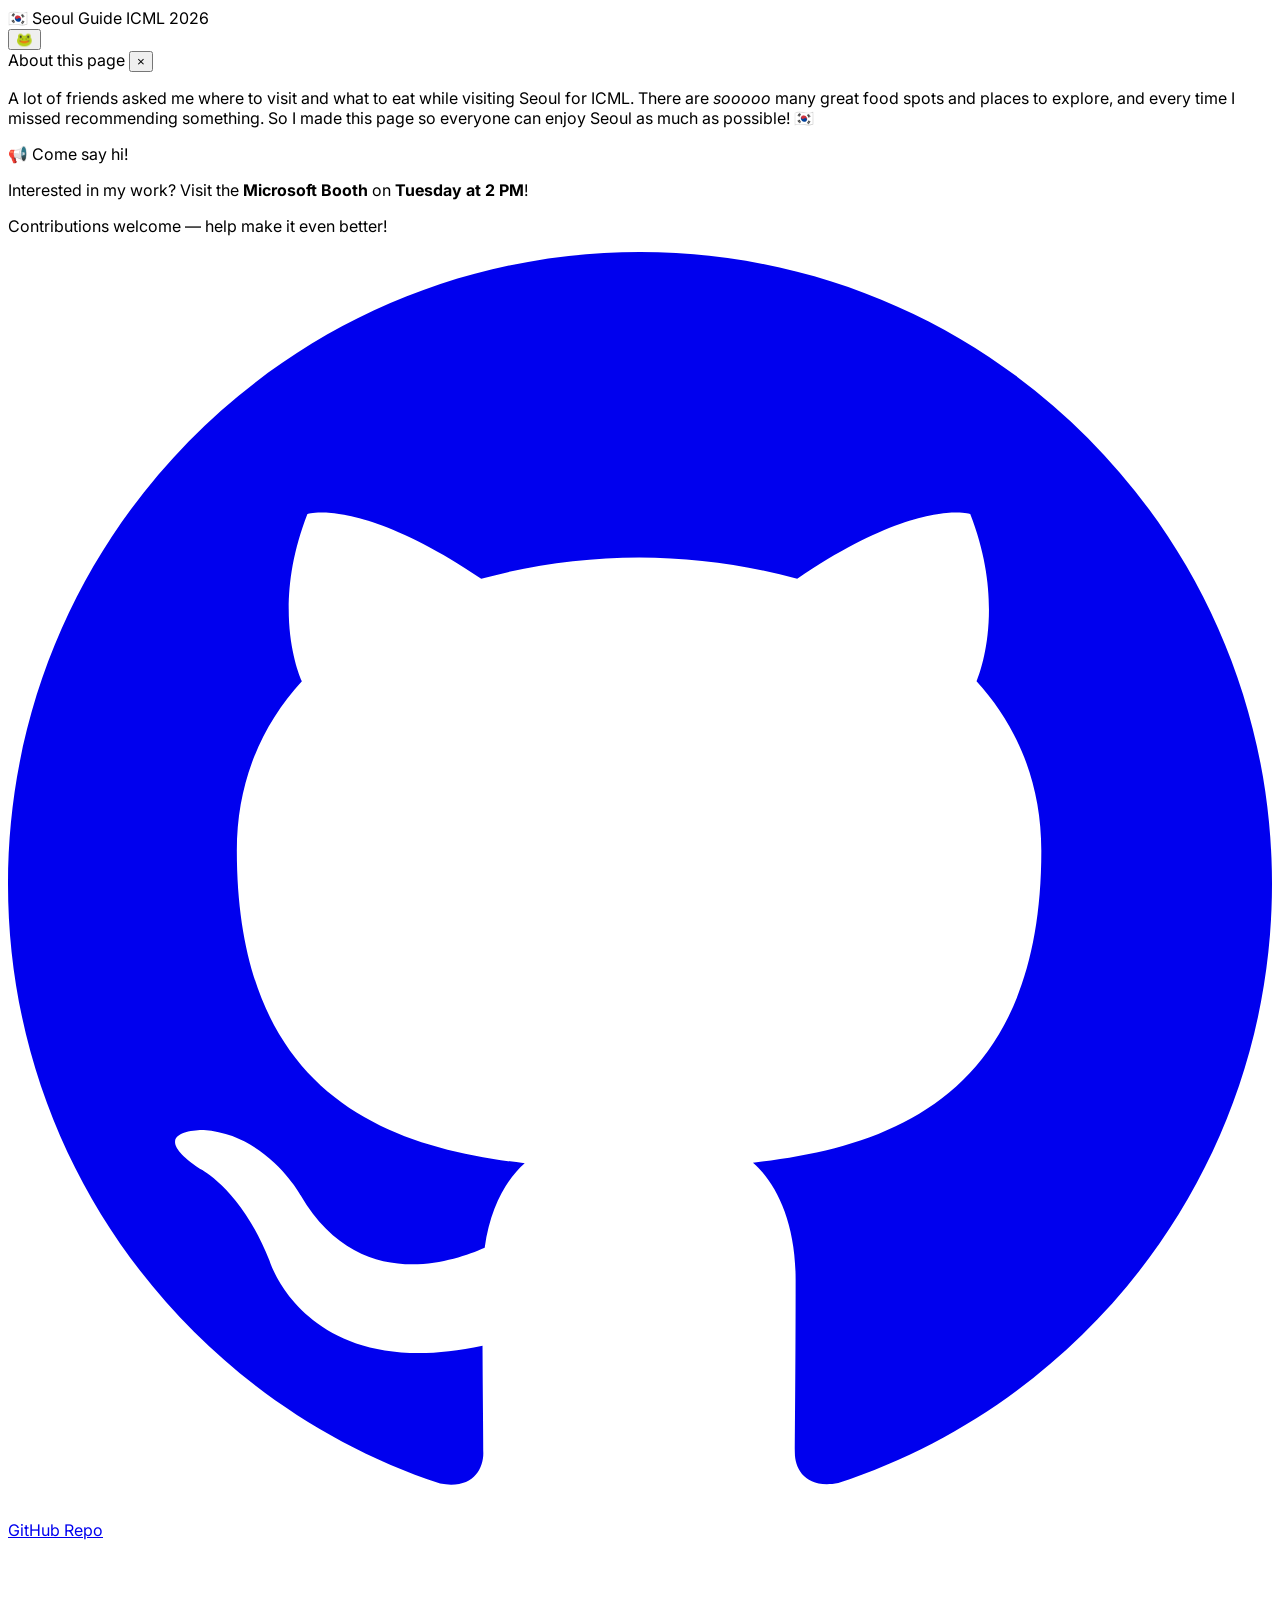
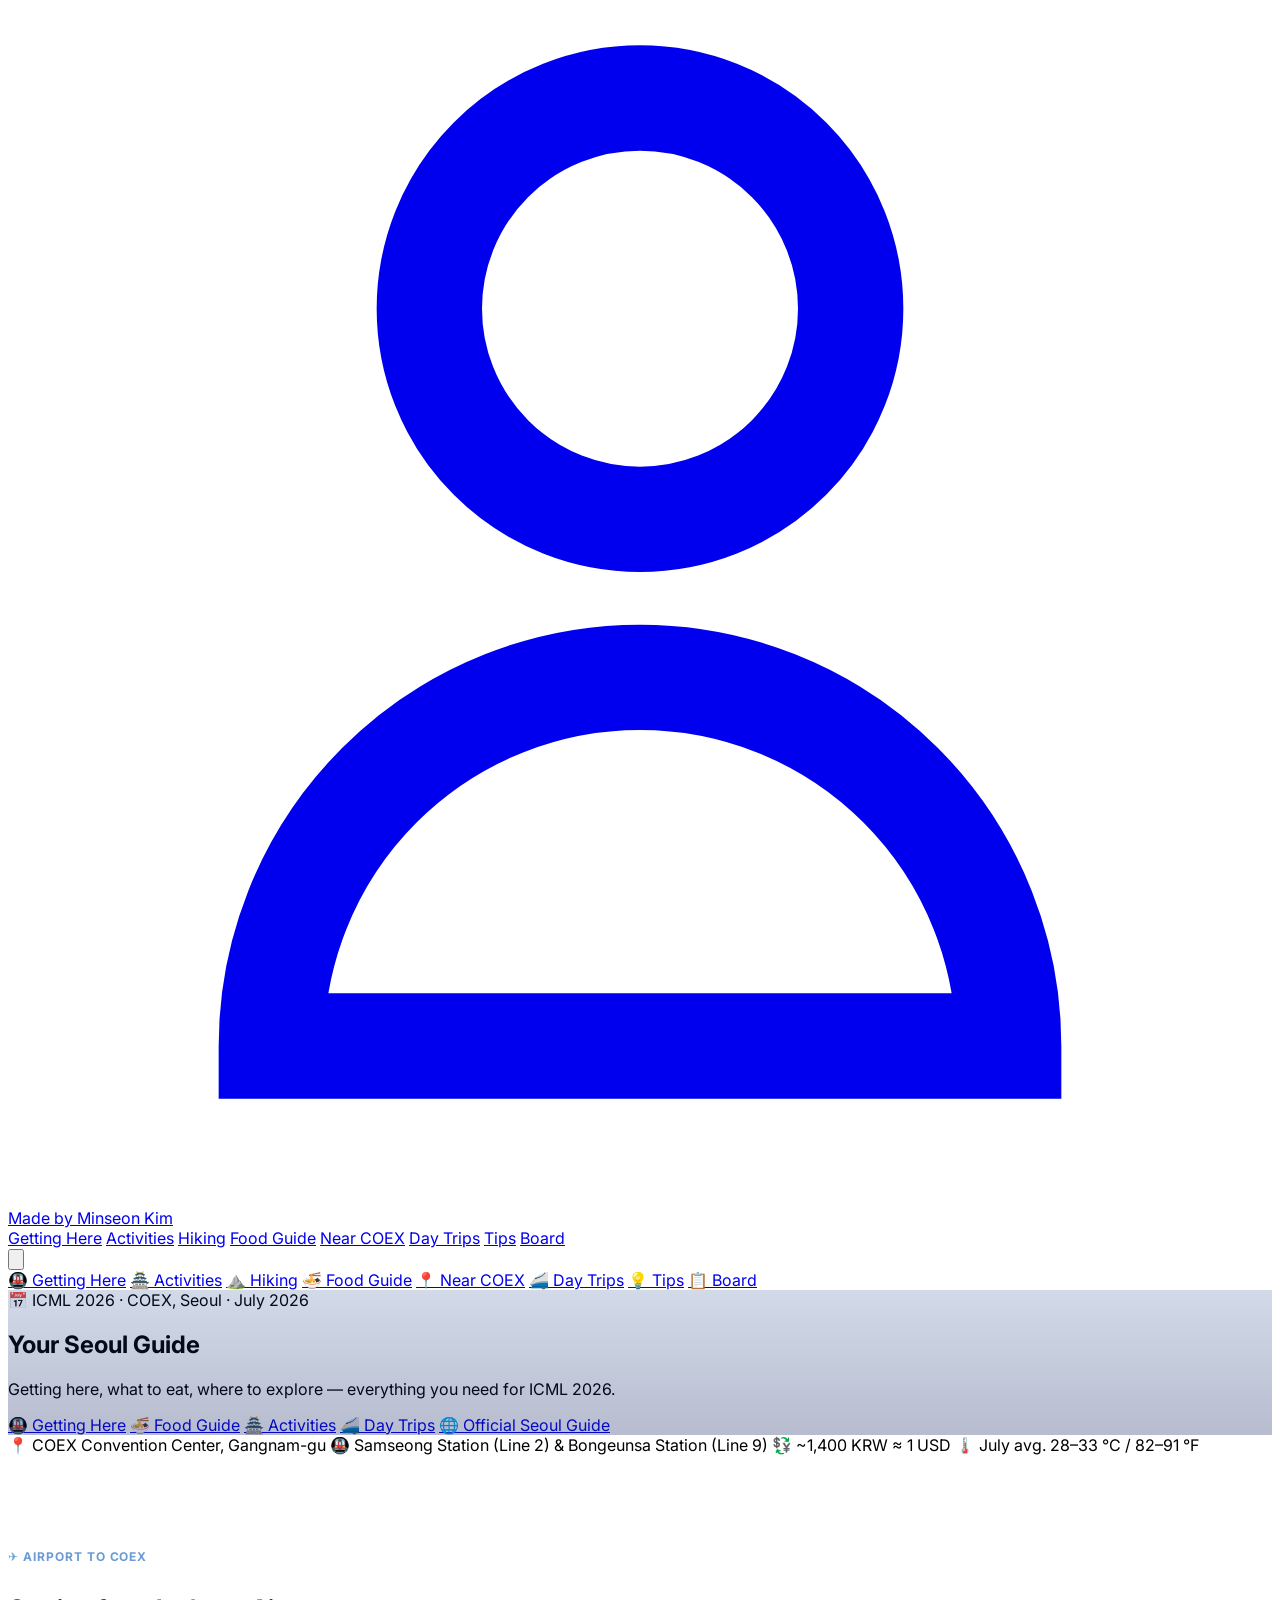
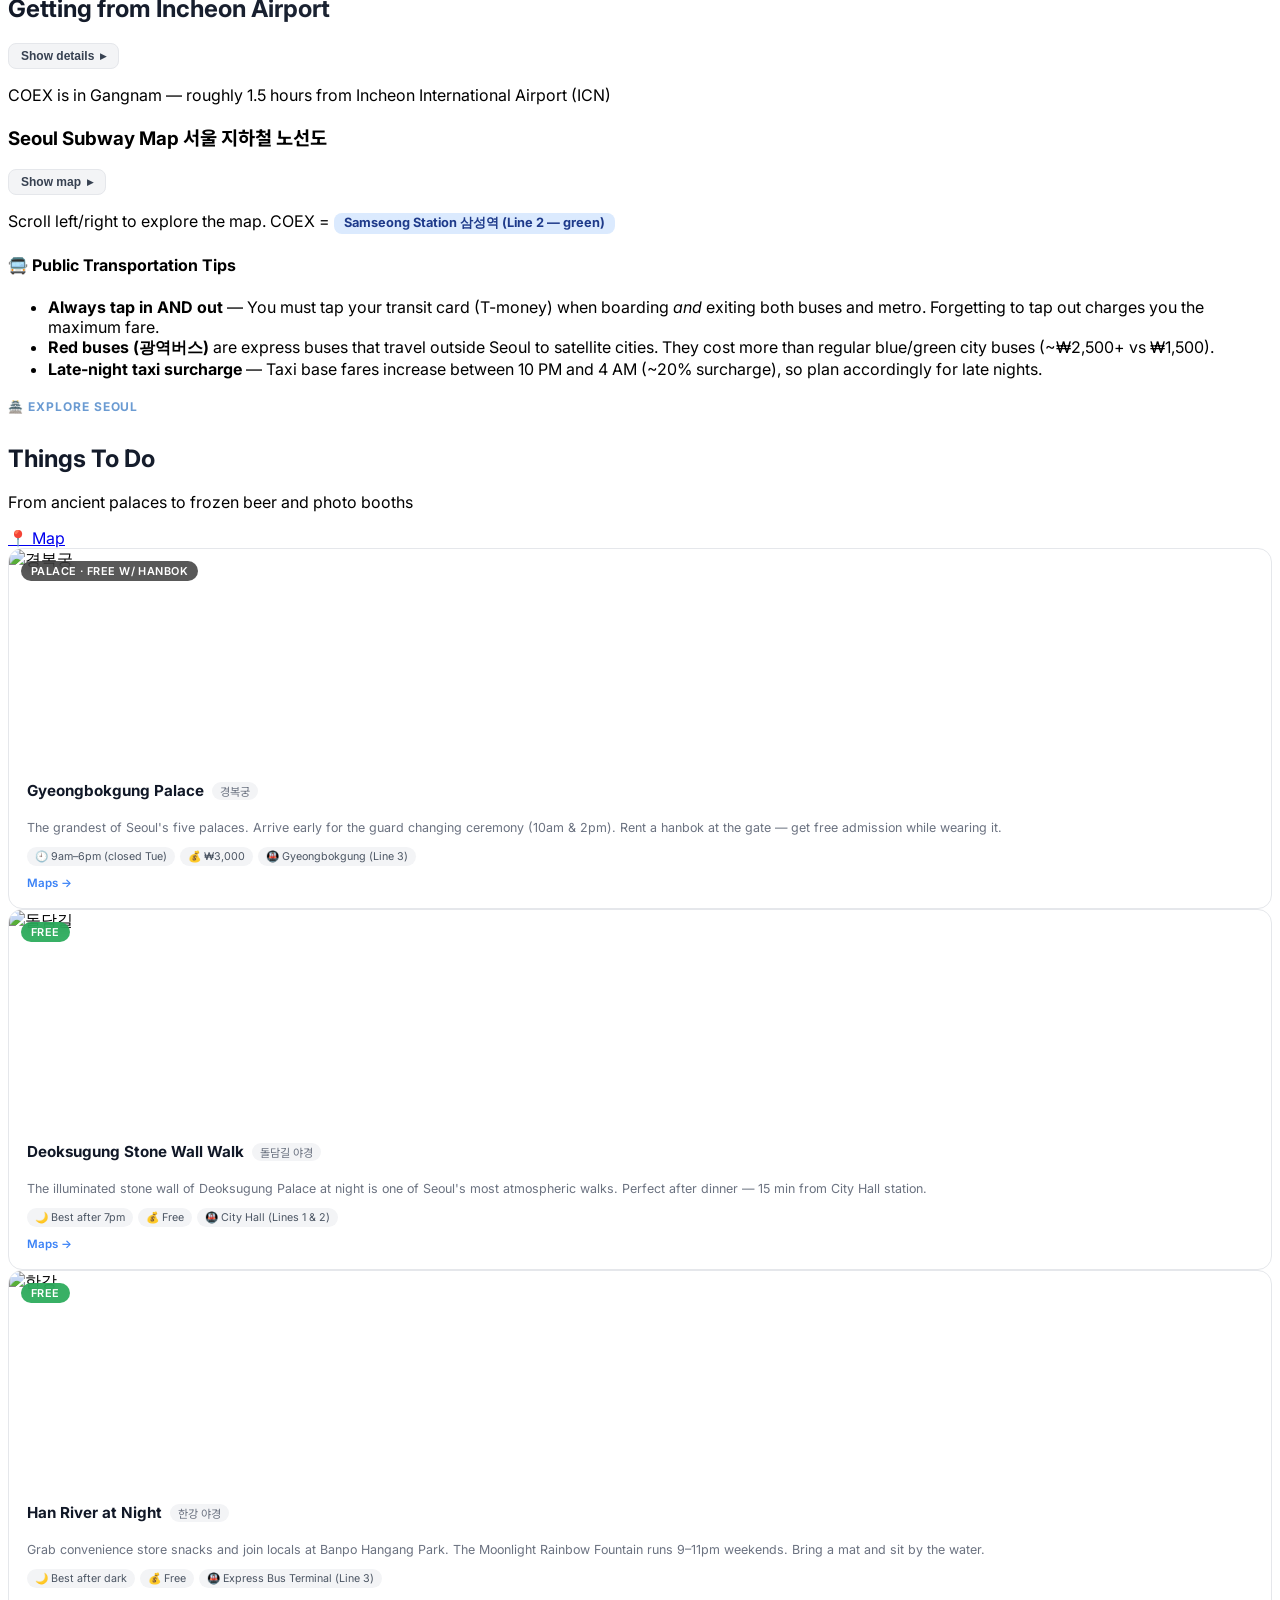
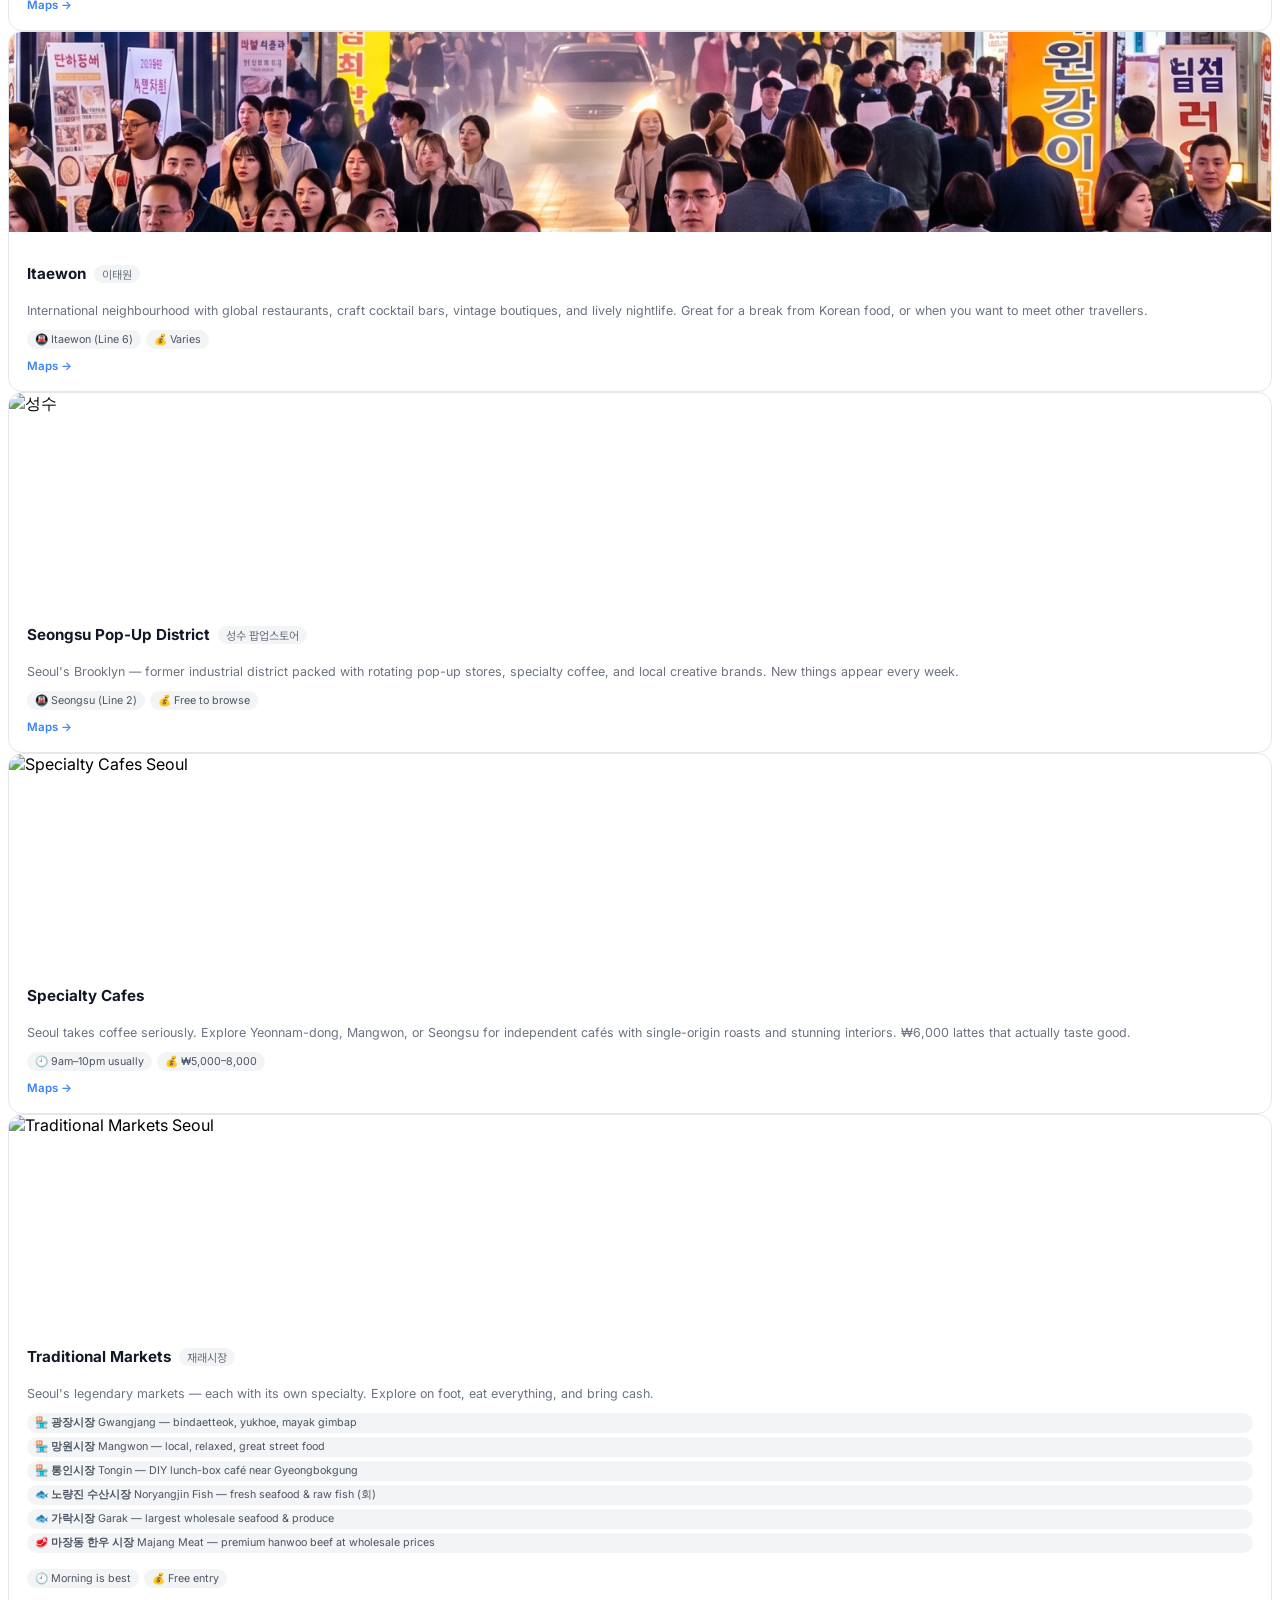
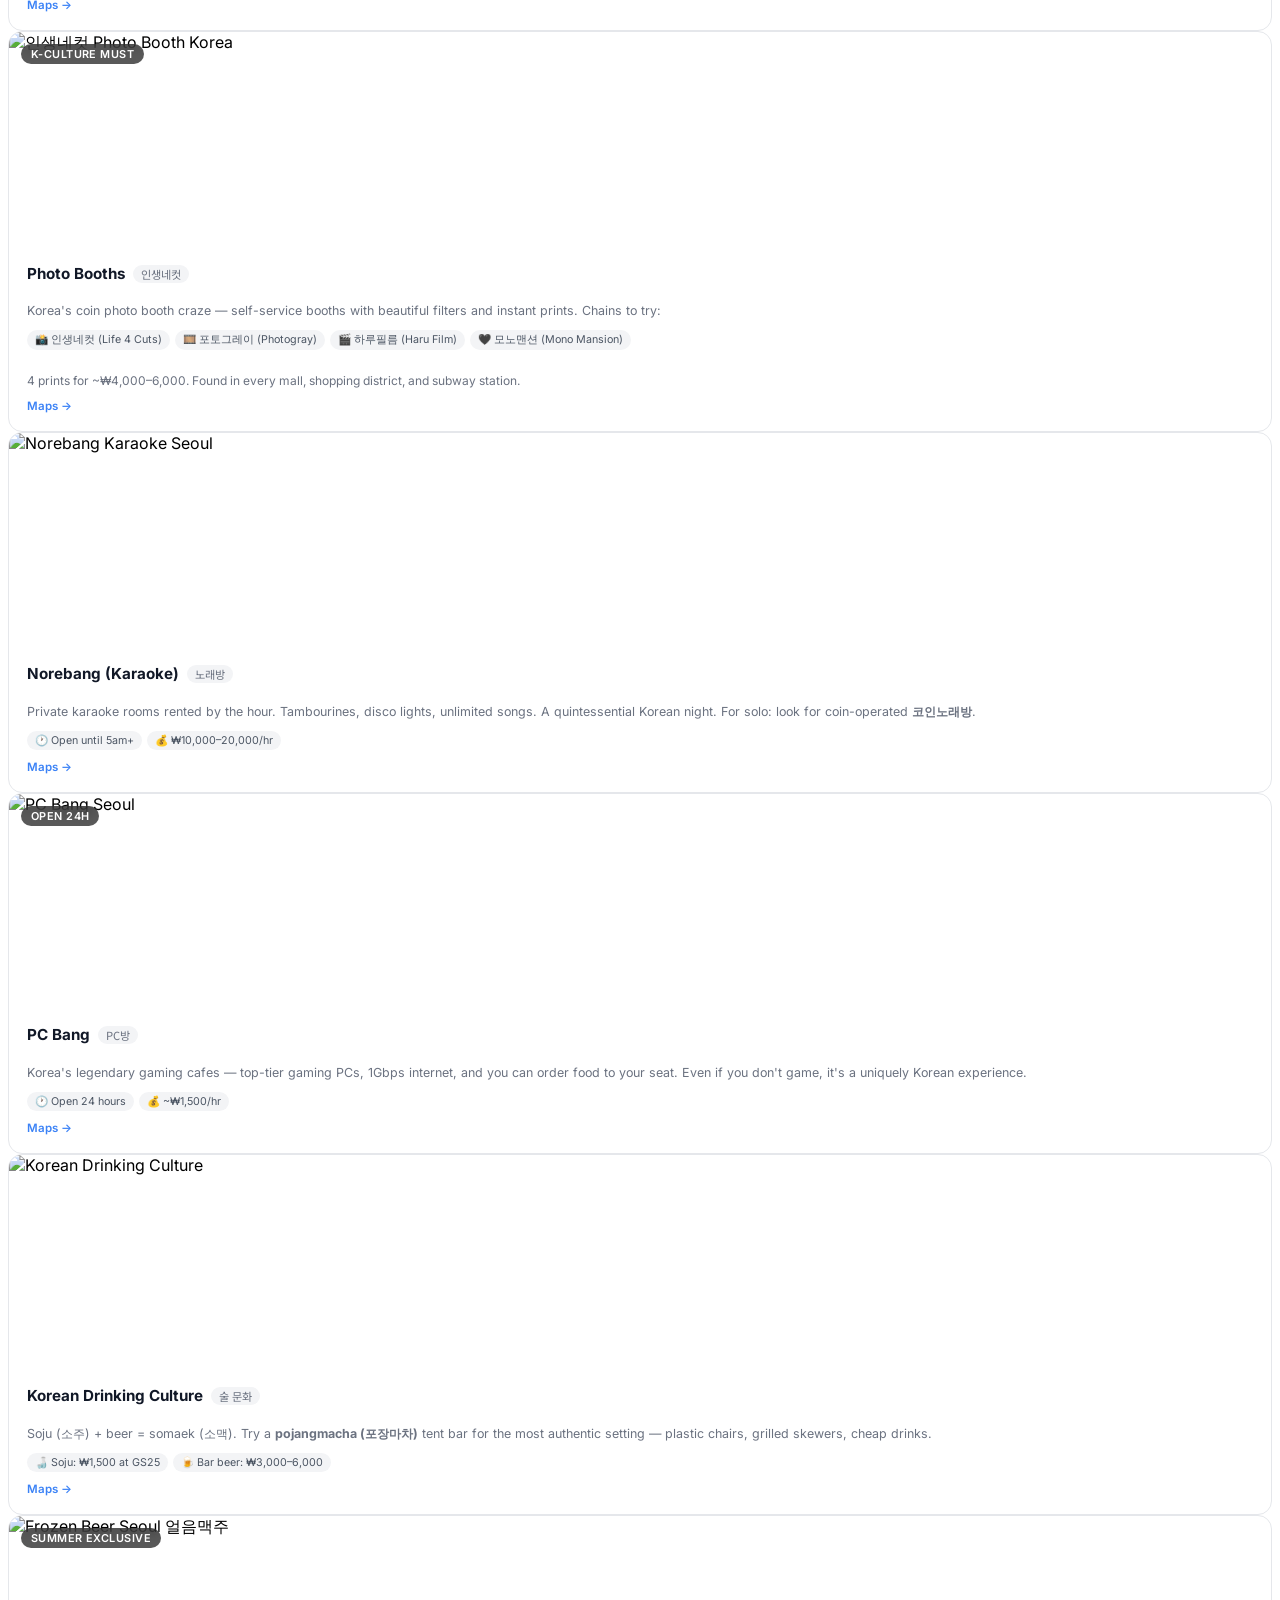
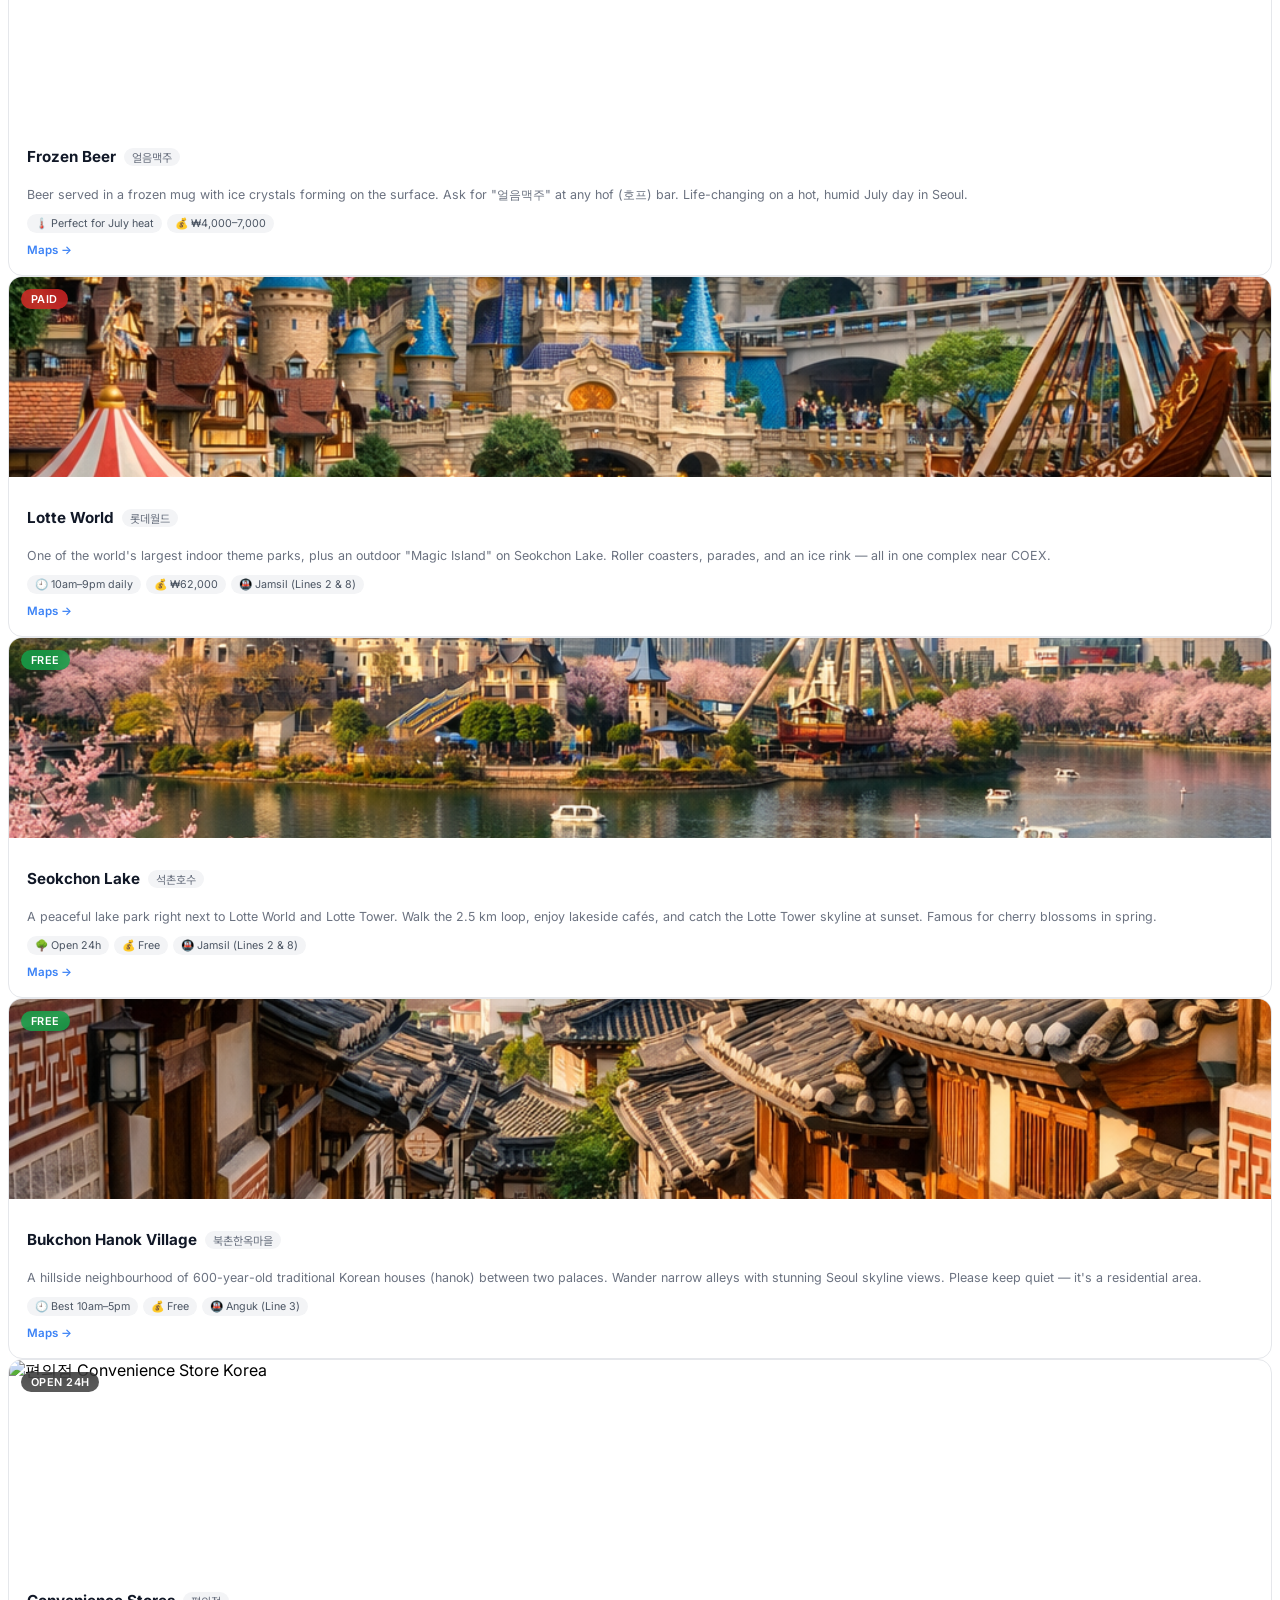
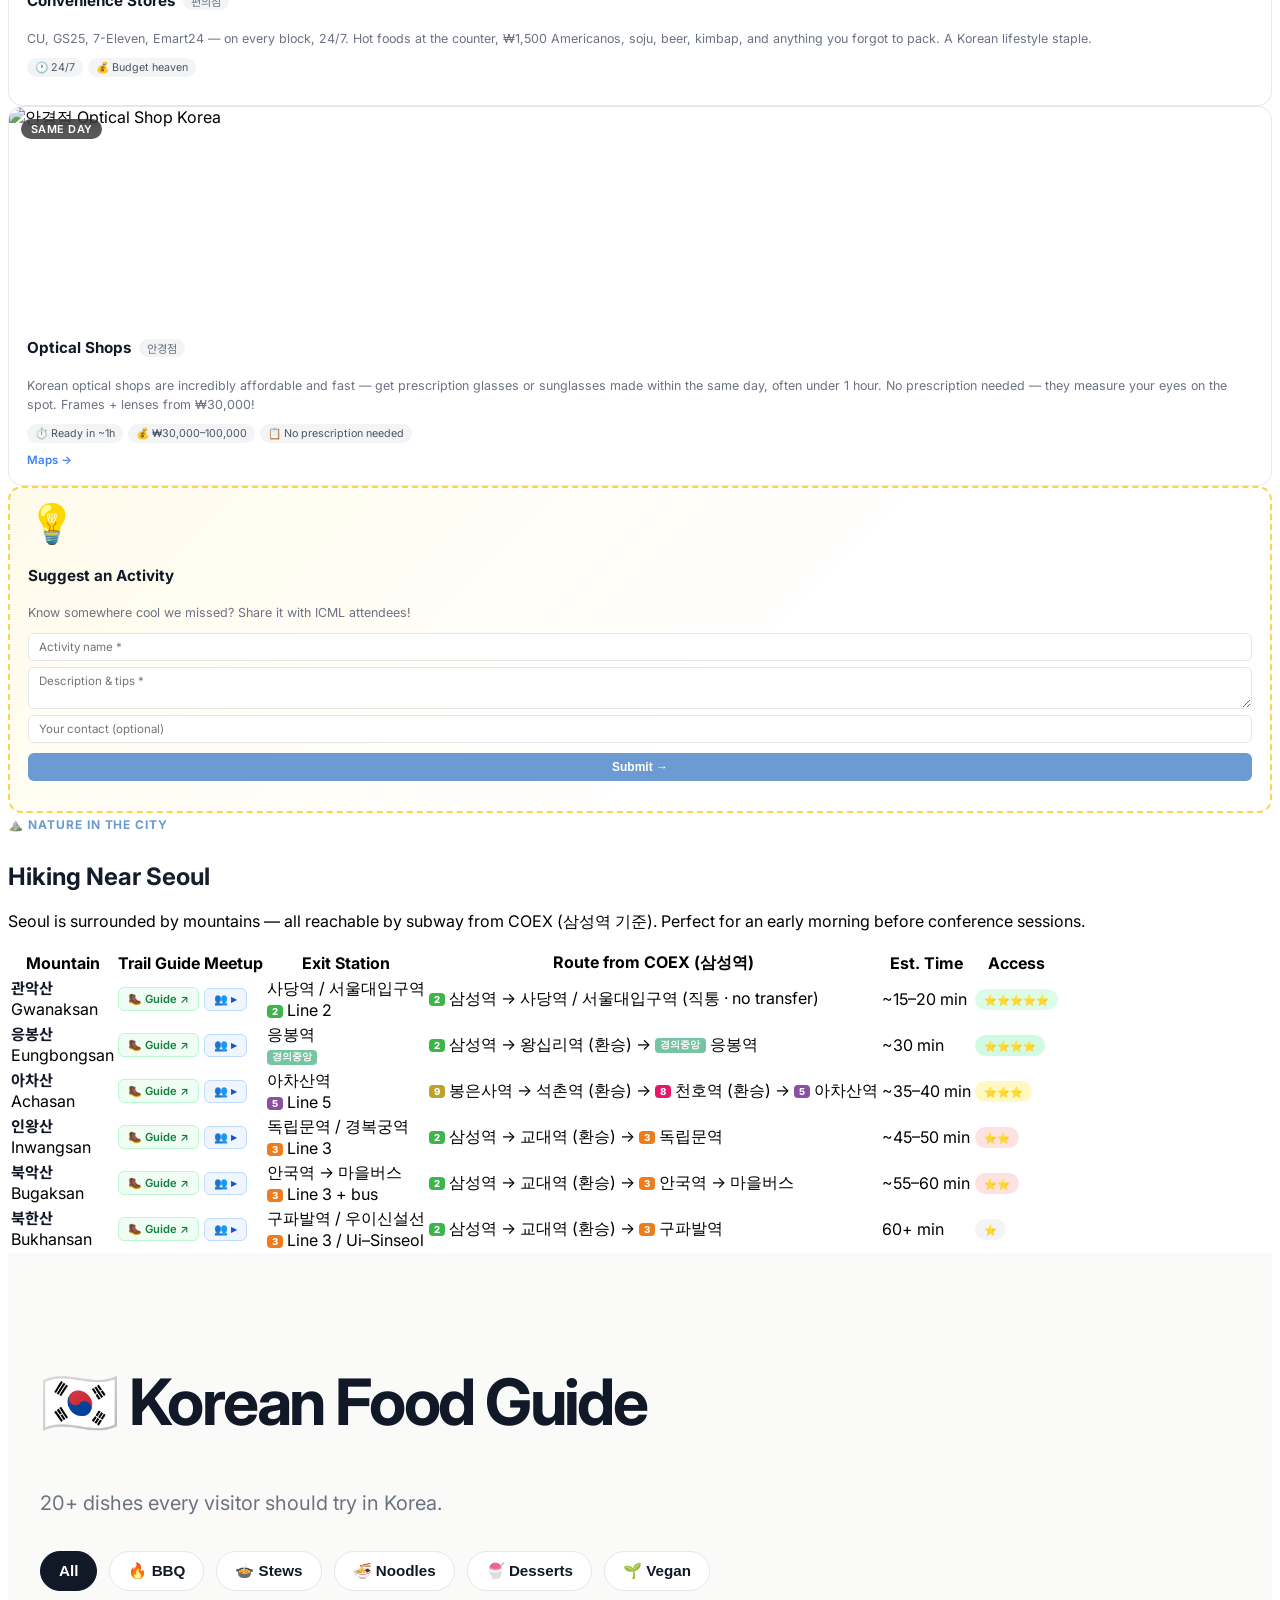
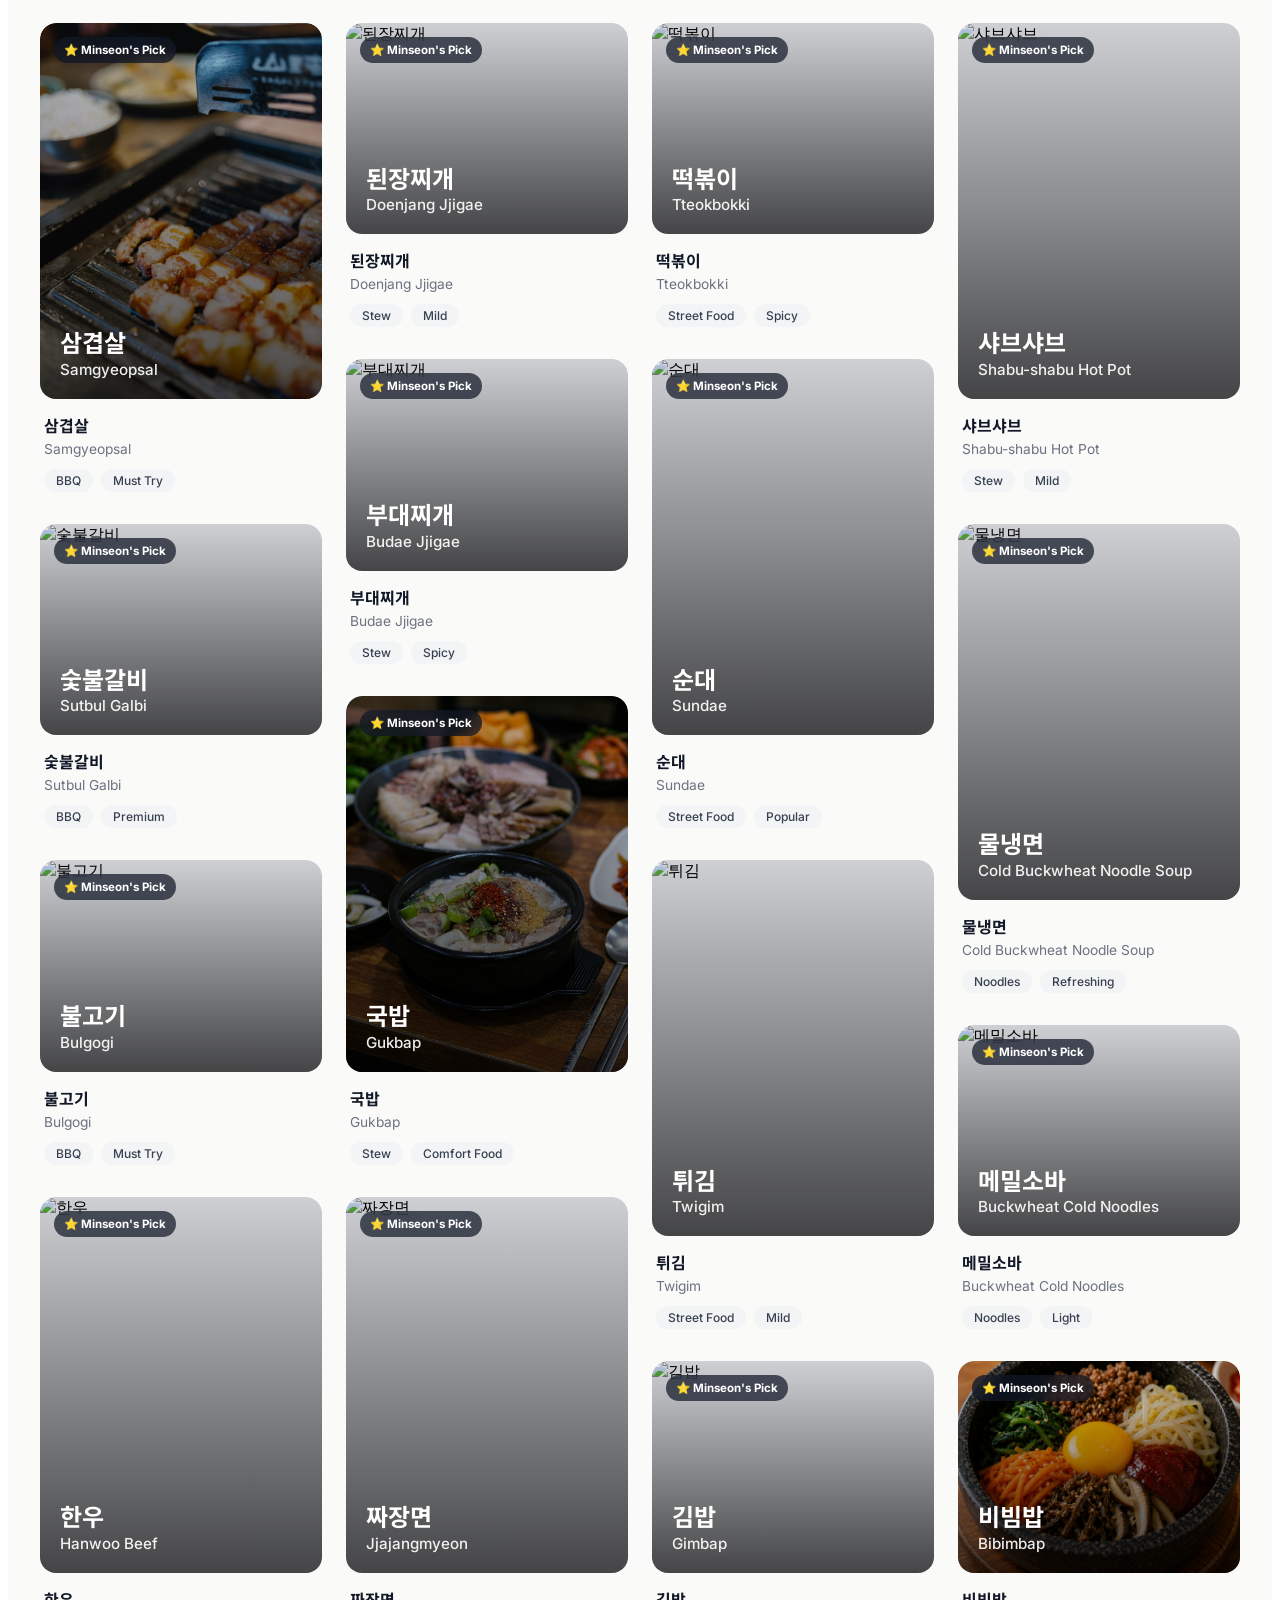
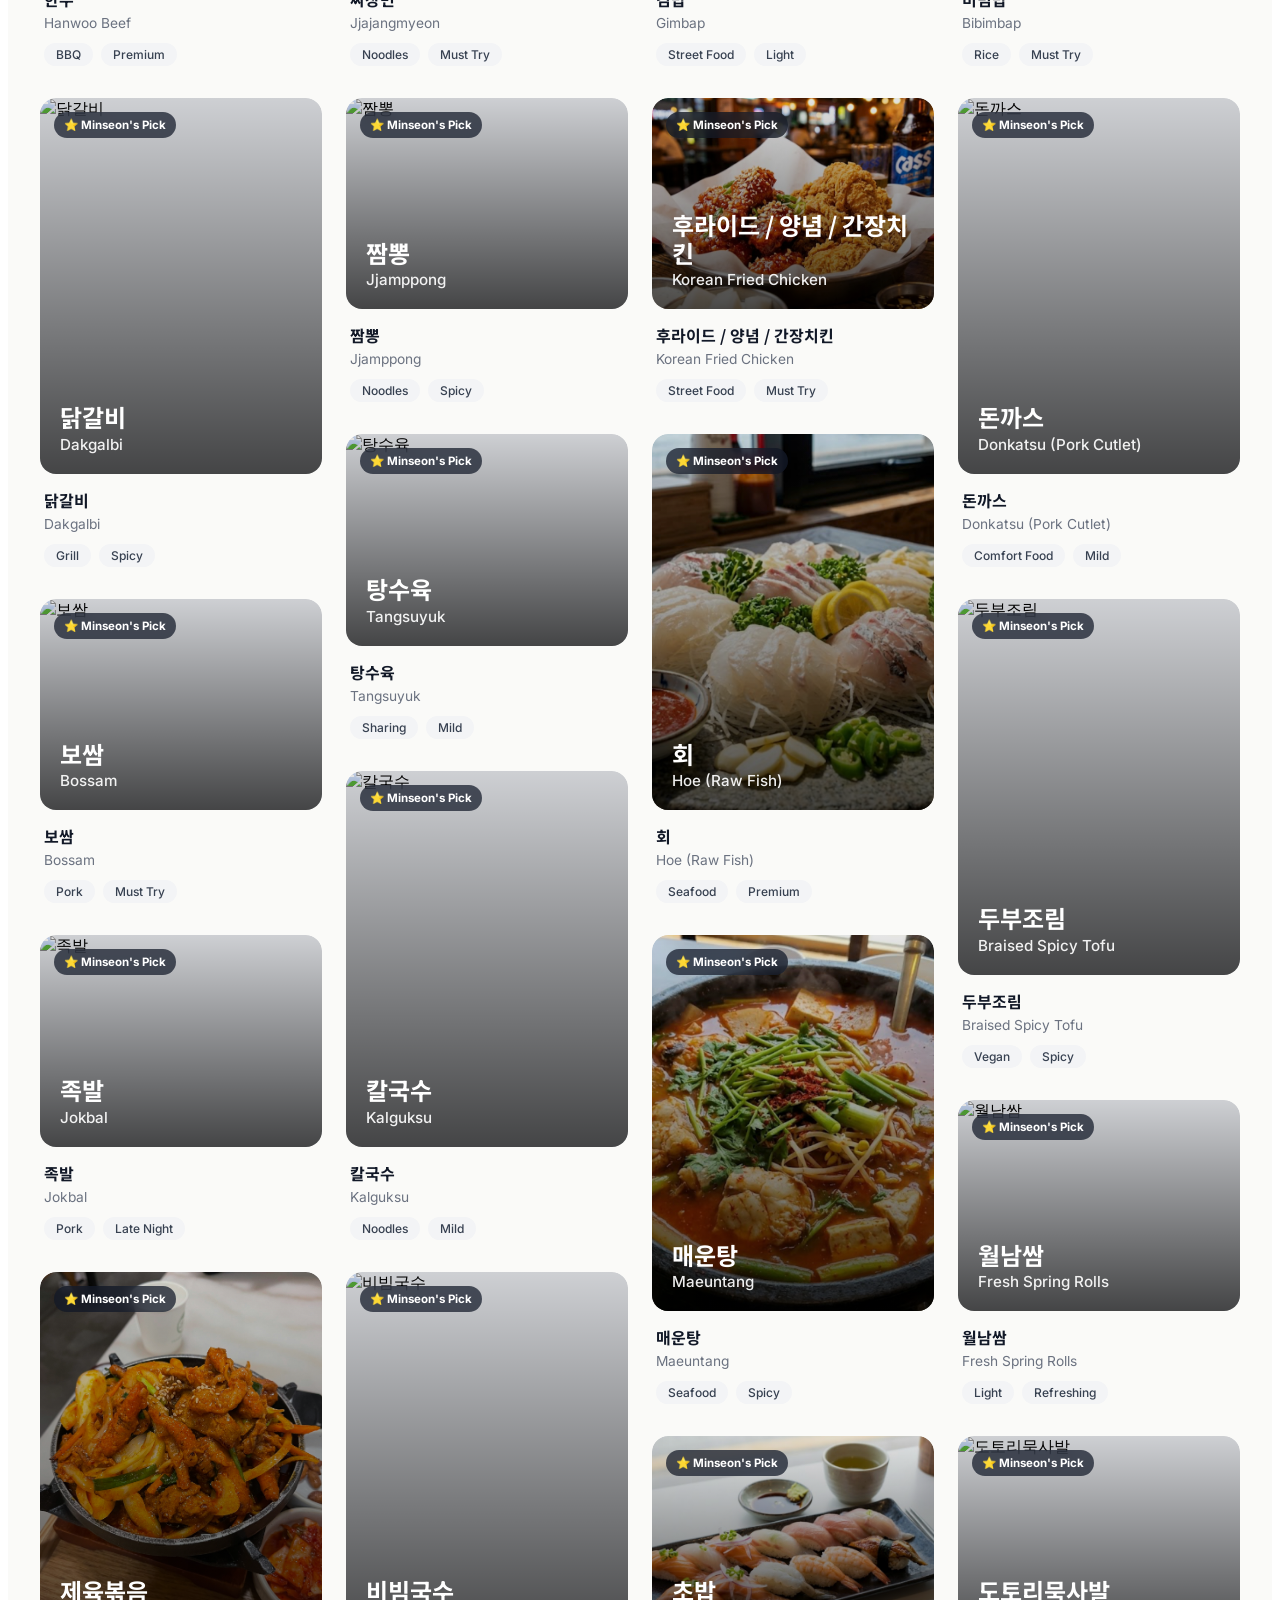
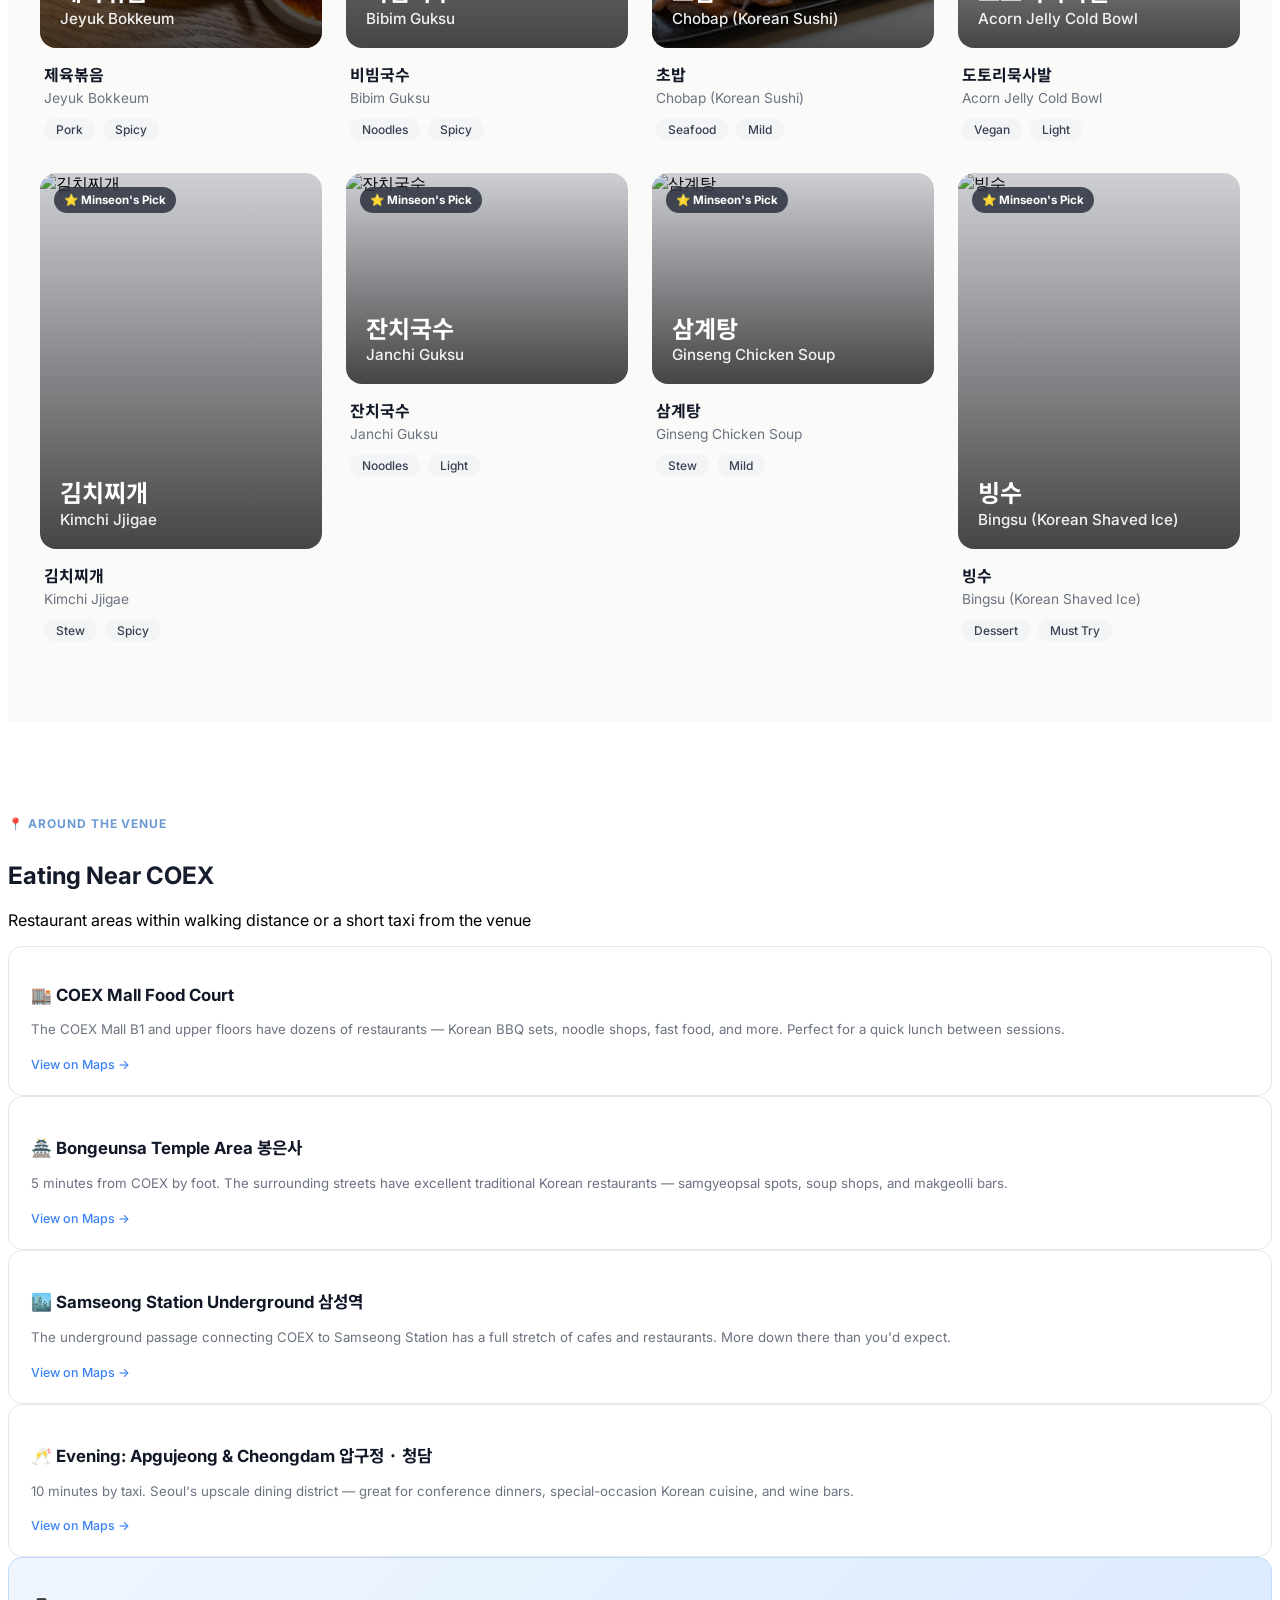
==== commit 25e8cce9: "Add Google AdSense integration Set publisher ID ca-pub-9611827331820926 and add AdSense loader snipp" ====
--- a/index.html
+++ b/index.html
@@ -10,12 +10,25 @@
   <link rel="icon" href="data:image/svg+xml,<svg xmlns=%22http://www.w3.org/2000/svg%22 viewBox=%220 0 100 100%22><text y=%22.9em%22 font-size=%2290%22>🇰🇷</text></svg>">
   <title>Seoul Guide for ICML 2026 — Food, Transport & Activities</title>
 
-  <!-- ═══════════════════════════════════════════════
-       GOOGLE ADSENSE — uncomment after site approval
-       Replace ca-pub-XXXXXXXXXXXXXXXX with your ID
-       ═══════════════════════════════════════════════
-  <script async src="https://pagead2.googlesyndication.com/pagead/js/adsbygoogle.js?client=ca-pub-XXXXXXXXXXXXXXXX" crossorigin="anonymous"></script>
-  -->
+  <!-- ═══════════════════════════════════════════════════════════
+       ADVERTISEMENTS (Google AdSense)
+       1. Paste your publisher ID into ADSENSE_CLIENT below (ca-pub-...)
+       2. In AdSense, create ad units and replace each data-ad-slot value
+          on the <div class="ad-zone"> elements throughout the page.
+       Until a client ID is set, lightweight "Advertisement" placeholders
+       are shown so you can see where ads will appear.
+       ═══════════════════════════════════════════════════════════ -->
+  <script>
+    // ▶ Paste your AdSense publisher ID here once approved, e.g. 'ca-pub-1234567890123456'
+    window.ADSENSE_CLIENT = 'ca-pub-9611827331820926';
+    if (window.ADSENSE_CLIENT) {
+      const adScript = document.createElement('script');
+      adScript.async = true;
+      adScript.src = 'https://pagead2.googlesyndication.com/pagead/js/adsbygoogle.js?client=' + window.ADSENSE_CLIENT;
+      adScript.crossOrigin = 'anonymous';
+      document.head.appendChild(adScript);
+    }
+  </script>
 
   <script src="https://cdn.tailwindcss.com"></script>
   <script>
@@ -153,12 +166,11 @@
   </div>
 </section>
 
-<!-- AdSense Slot 1 ─────────────────────────────────────
+<!-- Advertisement -->
 <div class="max-w-7xl mx-auto px-4 py-2">
-  <ins class="adsbygoogle" style="display:block" data-ad-client="ca-pub-XXXXXXXXXXXXXXXX" data-ad-slot="XXXXXXXXXX" data-ad-format="auto" data-full-width-responsive="true"></ins>
-  <script>(adsbygoogle = window.adsbygoogle || []).push({});</script>
+  <div class="ad-zone" data-ad-slot="XXXXXXXXXX"></div>
 </div>
-──────────────────────────────────────────────────────── -->
+
 
 <!-- ══════════════════════════════════════ GETTING HERE ═ -->
 <section id="getting-here" class="py-16 px-4 scroll-mt-16">
@@ -309,7 +321,7 @@
       <a href="map.html" class="inline-flex items-center gap-1.5 text-sm font-semibold bg-primary-light text-primary-dark px-4 py-1.5 rounded-full no-underline hover:bg-primary hover:text-white transition-colors shrink-0" title="View on Map">📍 Map</a>
     </div>
 
-    <div class="grid sm:grid-cols-2 lg:grid-cols-3 gap-5">
+    <div class="grid grid-cols-2 lg:grid-cols-3 gap-3 sm:gap-5">
 
       <div class="activity-card" data-activity-id="gyeongbokgung">
         <div class="activity-img-wrap">
@@ -1473,12 +1485,11 @@
     </div>
   </div>
 </section>
-<!-- AdSense Slot 2 ─────────────────────────────────────
+<!-- Advertisement -->
 <div class="max-w-7xl mx-auto px-4 py-2">
-  <ins class="adsbygoogle" style="display:block" data-ad-client="ca-pub-XXXXXXXXXXXXXXXX" data-ad-slot="XXXXXXXXXX" data-ad-format="auto" data-full-width-responsive="true"></ins>
-  <script>(adsbygoogle = window.adsbygoogle || []).push({});</script>
+  <div class="ad-zone" data-ad-slot="XXXXXXXXXX"></div>
 </div>
-──────────────────────────────────────────────────────── -->
+
 
 <!-- ════════════════════════════════════════ NEAR COEX ══ -->
 <section id="near-coex" class="py-16 px-4 scroll-mt-16">
@@ -1531,7 +1542,7 @@
     <h2 class="text-3xl font-bold section-title mb-2">Day Trips from Seoul</h2>
     <p class="text-gray-500 mb-10">Short getaways reachable by KTX or metro — perfect for a free day before or after the conference</p>
 
-    <div class="grid md:grid-cols-3 gap-6">
+    <div class="grid grid-cols-2 md:grid-cols-3 gap-3 sm:gap-6">
 
       <!-- Jeonju -->
       <div class="daytrip-card">
@@ -1637,12 +1648,11 @@
   </div>
 </section>
 
-<!-- AdSense Slot 3 ─────────────────────────────────────
+<!-- Advertisement -->
 <div class="max-w-7xl mx-auto px-4 py-2">
-  <ins class="adsbygoogle" style="display:block" data-ad-client="ca-pub-XXXXXXXXXXXXXXXX" data-ad-slot="XXXXXXXXXX" data-ad-format="auto" data-full-width-responsive="true"></ins>
-  <script>(adsbygoogle = window.adsbygoogle || []).push({});</script>
+  <div class="ad-zone" data-ad-slot="XXXXXXXXXX"></div>
 </div>
-──────────────────────────────────────────────────────── -->
+
 
 <!-- ════════════════════════════════════════ TIPS ═══════ -->
 <section id="tips" class="py-16 px-4 bg-white scroll-mt-16">
@@ -1804,5 +1814,28 @@
 <script src="js/main.js"></script>
 <script src="js/minseon-picks.js"></script>
 <script src="js/board.js"></script>
+
+<!-- Render ad zones: real AdSense units when ADSENSE_CLIENT is set, otherwise placeholders -->
+<script>
+  (function () {
+    var client = window.ADSENSE_CLIENT;
+    document.querySelectorAll('.ad-zone').forEach(function (zone) {
+      if (client) {
+        var ins = document.createElement('ins');
+        ins.className = 'adsbygoogle';
+        ins.style.display = 'block';
+        ins.setAttribute('data-ad-client', client);
+        ins.setAttribute('data-ad-slot', zone.dataset.adSlot || '');
+        ins.setAttribute('data-ad-format', 'auto');
+        ins.setAttribute('data-full-width-responsive', 'true');
+        zone.appendChild(ins);
+        try { (window.adsbygoogle = window.adsbygoogle || []).push({}); } catch (e) {}
+      } else {
+        zone.classList.add('ad-zone--placeholder');
+        zone.innerHTML = '<span>Advertisement</span>';
+      }
+    });
+  })();
+</script>
 </body>
 </html>
--- a/css/style.css
+++ b/css/style.css
@@ -302,8 +302,8 @@
   color: #fff;
 }
 .food-grid-ig {
-  column-count: 1;
-  column-gap: 24px;
+  column-count: 2;
+  column-gap: 12px;
 }
 .food-card-ig {
   display: inline-block;
@@ -574,7 +574,8 @@
 }
 @media (min-width: 768px) {
   .food-grid-ig {
-    column-count: 2;
+    column-count: 3;
+    column-gap: 24px;
   }
 }
 @media (min-width: 1200px) {
@@ -1537,3 +1538,58 @@
 .food-card-ig[data-food-id] {
   cursor: pointer;
 }
+
+/* ── Advertisement zones ──────────────────────────────── */
+.ad-zone {
+  min-height: 90px;
+}
+.ad-zone--placeholder {
+  display: flex;
+  align-items: center;
+  justify-content: center;
+  min-height: 90px;
+  border: 1px dashed #D1D5DB;
+  border-radius: 12px;
+  background: repeating-linear-gradient(45deg, #FAFAFA, #FAFAFA 10px, #F3F4F6 10px, #F3F4F6 20px);
+  color: #9CA3AF;
+  font-size: 0.72rem;
+  font-weight: 600;
+  letter-spacing: 0.08em;
+  text-transform: uppercase;
+}
+
+/* ── Mobile: compact 2-up card layout ─────────────────── */
+@media (max-width: 639px) {
+  /* Activity cards */
+  .activity-img-wrap { height: 120px; }
+  .activity-img-badge { font-size: 0.58rem; padding: 2px 7px; top: 8px; left: 8px; }
+  .activity-body { padding: 11px 12px 13px; }
+  .activity-body h3 { font-size: 0.85rem; margin-bottom: 4px; }
+  .activity-body p { font-size: 0.72rem; line-height: 1.45; margin-bottom: 8px; }
+  .korean-tag { display: inline-block; margin-left: 0; margin-top: 2px; font-size: 0.62rem; }
+  .activity-meta { gap: 4px; margin-bottom: 8px; }
+  .activity-meta span { font-size: 0.6rem; padding: 2px 6px; }
+  .activity-link { font-size: 0.68rem; }
+
+  /* Day trip cards */
+  .daytrip-img-wrap { height: 130px; }
+  .daytrip-overlay-content { padding: 10px 12px; }
+  .daytrip-overlay-content h3 { font-size: 1rem; }
+  .daytrip-overlay-content .korean-sub { font-size: 0.72rem; }
+  .trip-badge { font-size: 0.6rem; padding: 3px 8px; top: 8px; right: 8px; }
+  .daytrip-body { padding: 12px; }
+  .daytrip-body p { font-size: 0.72rem; line-height: 1.45; margin-bottom: 10px; }
+  .daytrip-highlights { gap: 4px; margin-bottom: 10px; }
+  .daytrip-highlights span { font-size: 0.62rem; padding: 2px 8px; }
+  .daytrip-link { font-size: 0.7rem; }
+
+  /* Food (Instagram-style) cards */
+  .food-card-ig { margin-bottom: 12px; }
+  .food-card-ig-overlay { padding: 12px; }
+  .food-card-ig-korean { font-size: 1.1rem; }
+  .food-card-ig-english { font-size: 0.8rem; }
+  .food-card-ig-info { padding: 8px 2px 2px; }
+  .food-card-ig-name { font-size: 0.88rem; }
+  .food-card-ig-sub { font-size: 0.76rem; }
+  .food-card-ig-badge { font-size: 0.62rem; padding: 4px 8px; top: 10px; left: 10px; }
+}
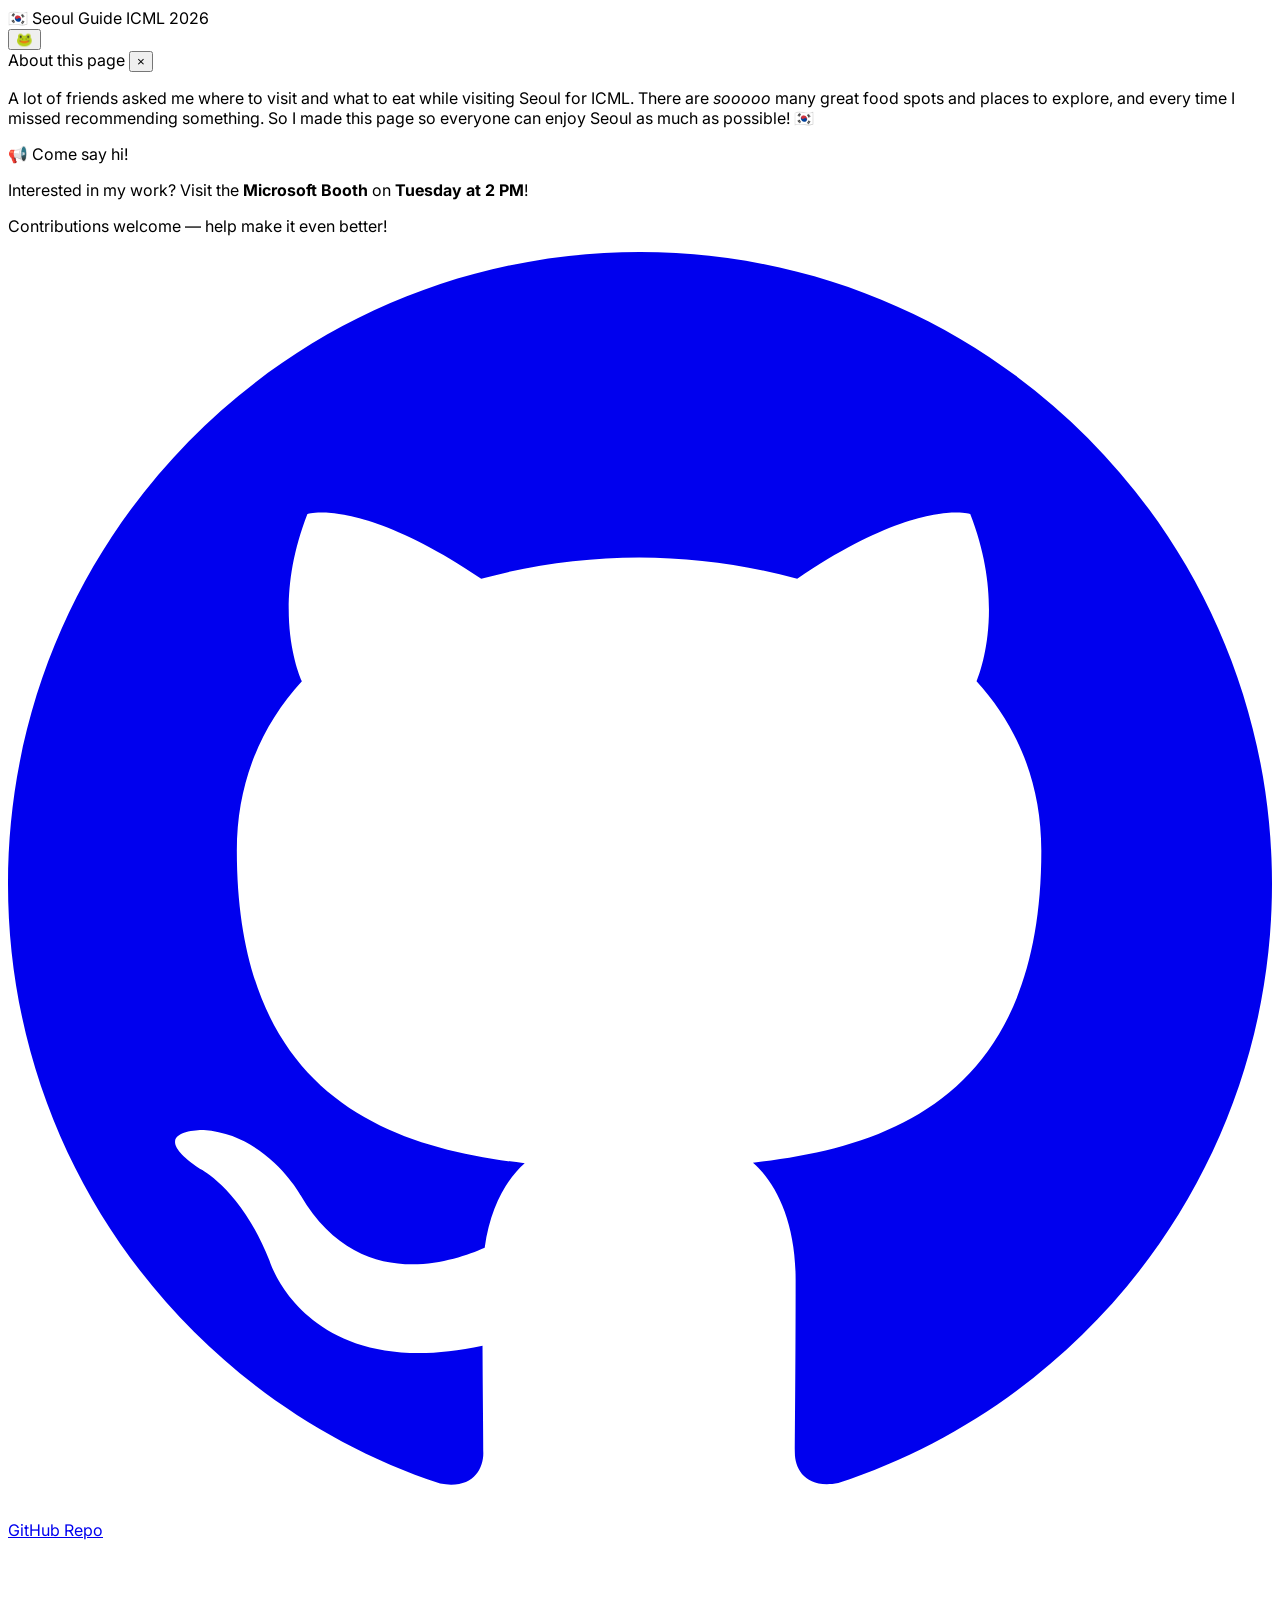
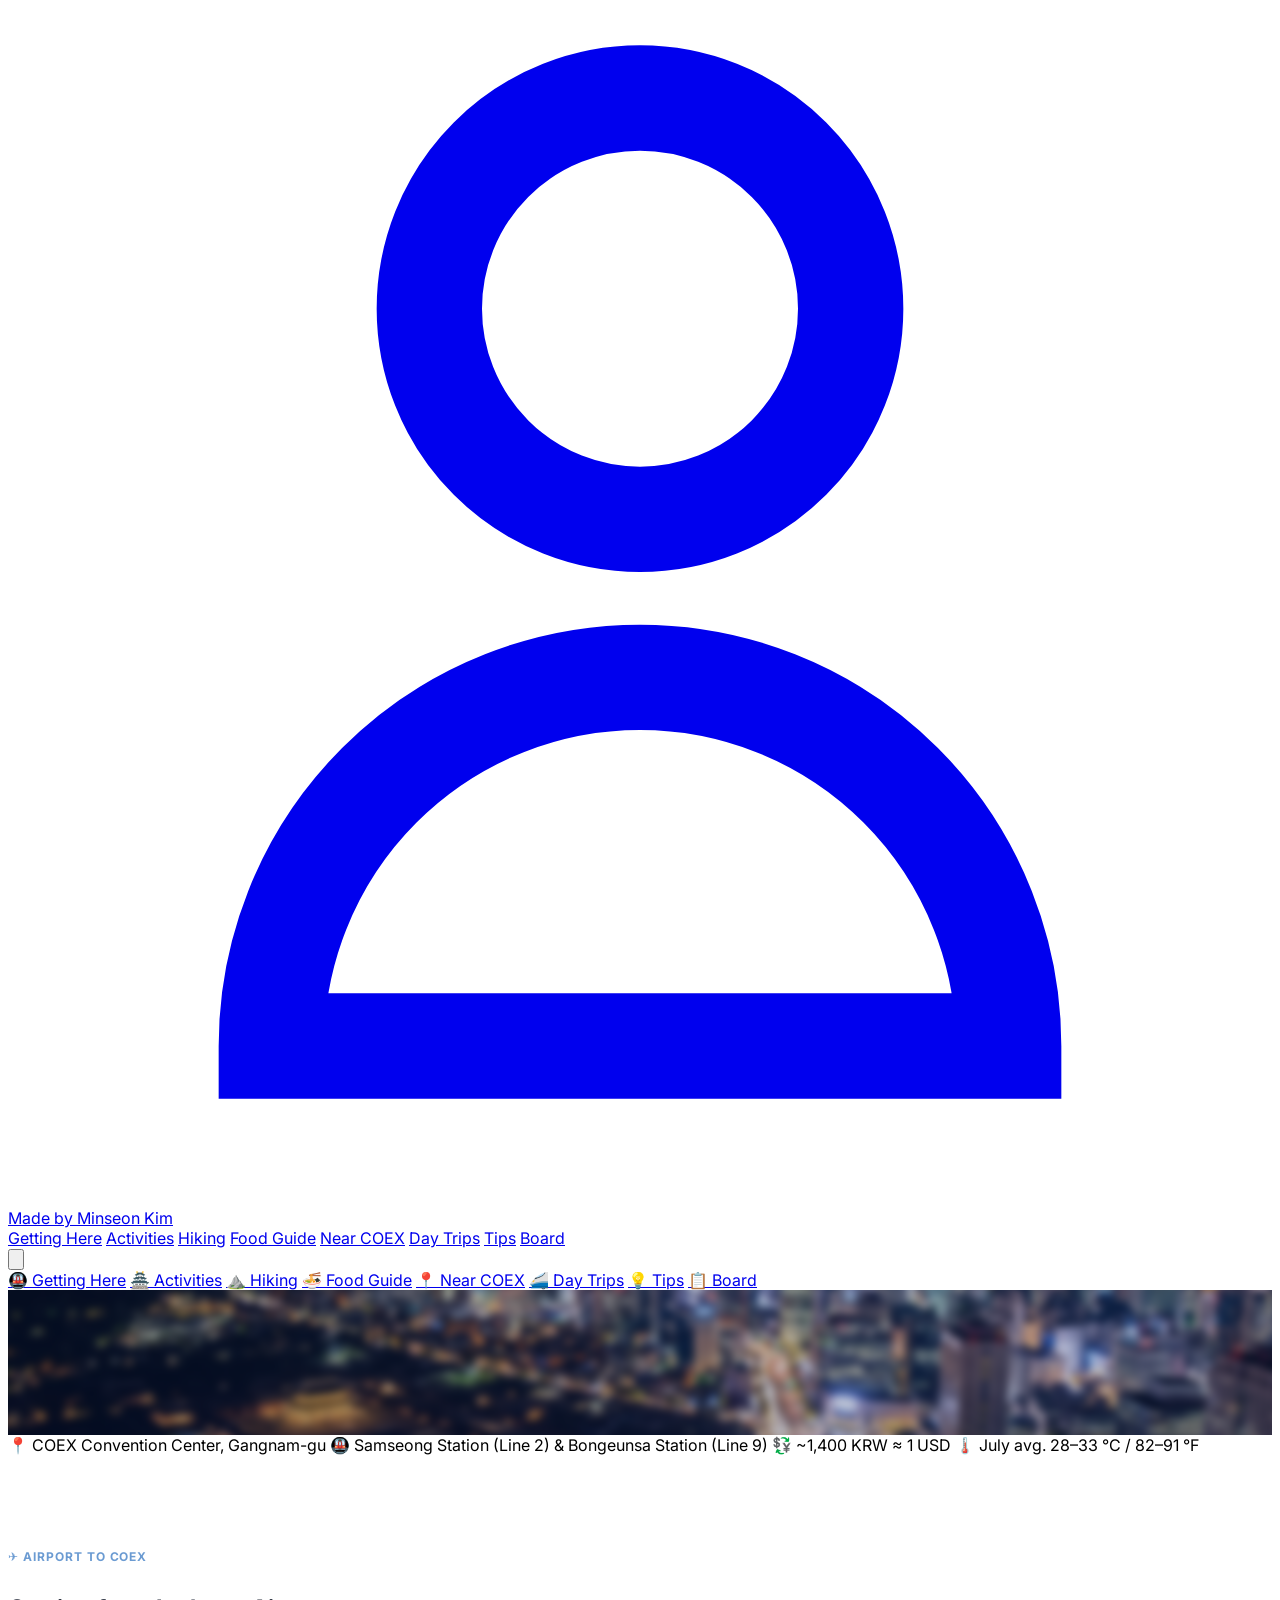
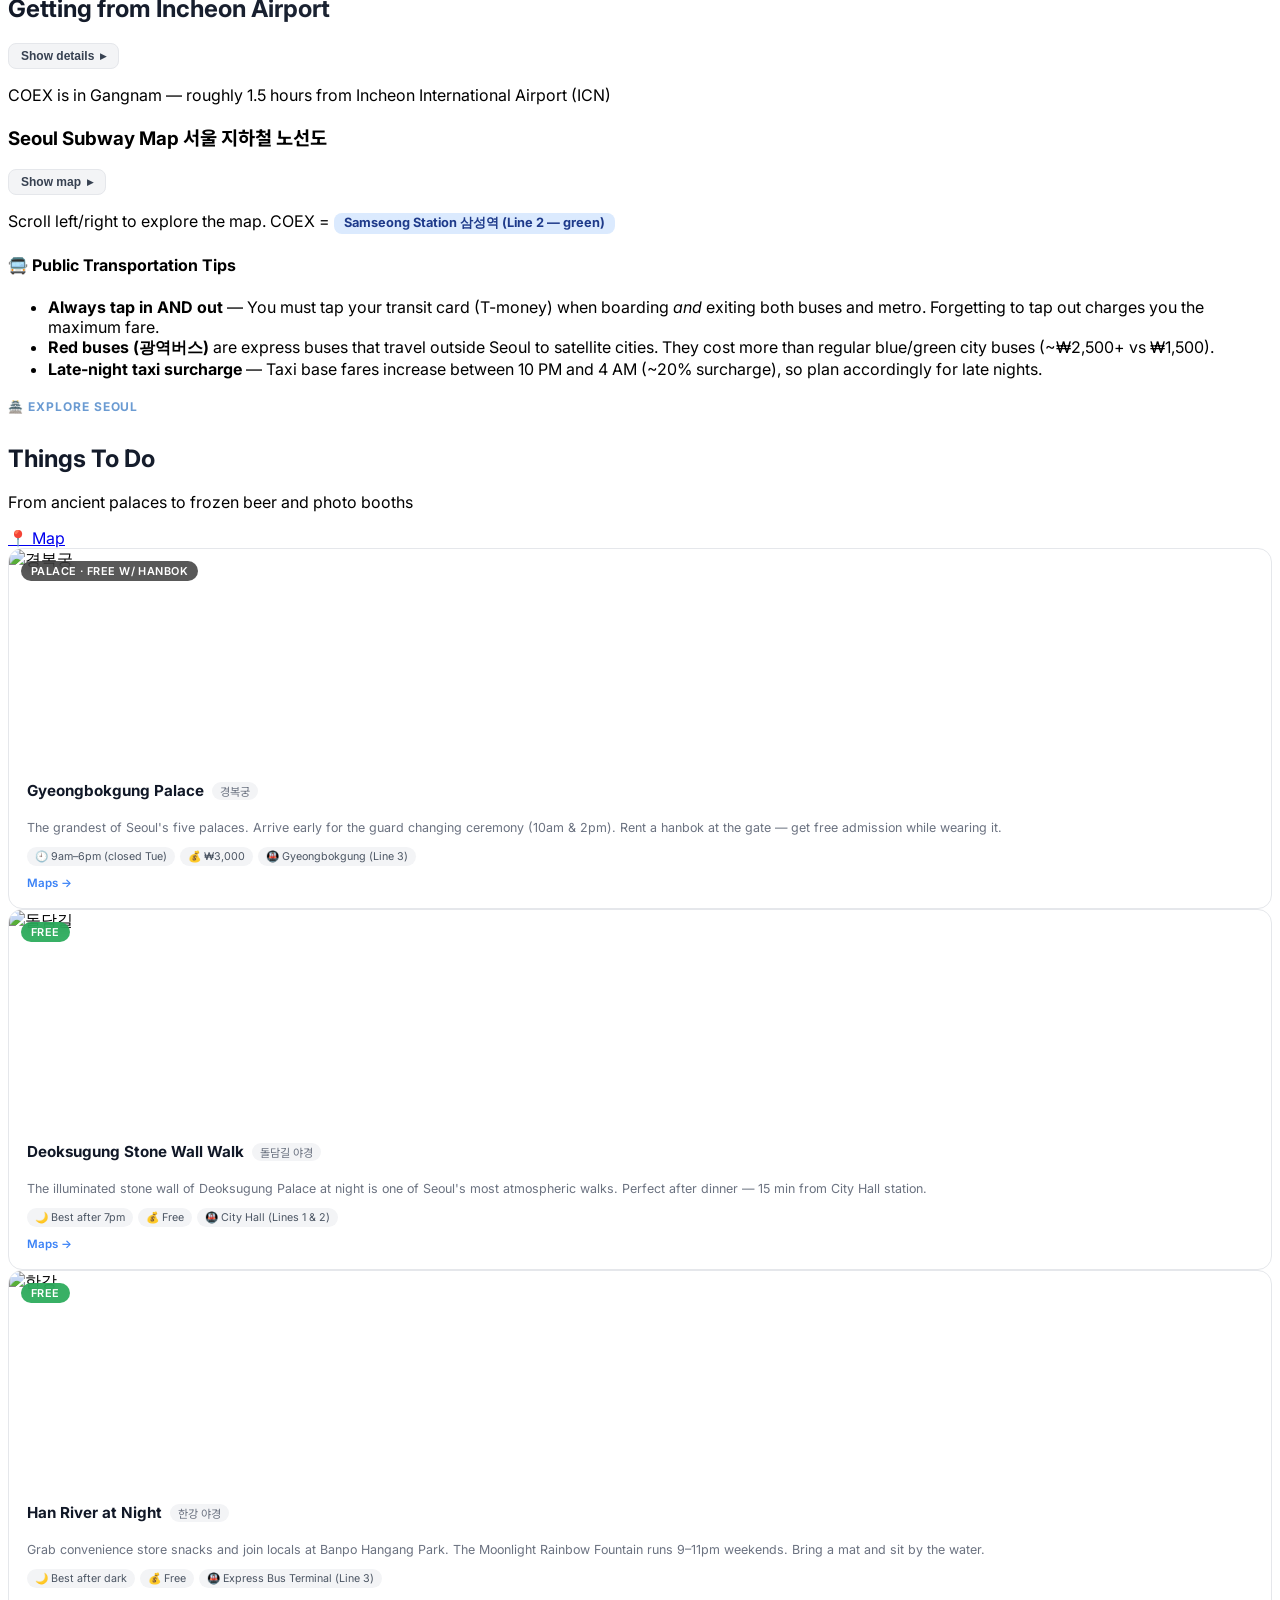
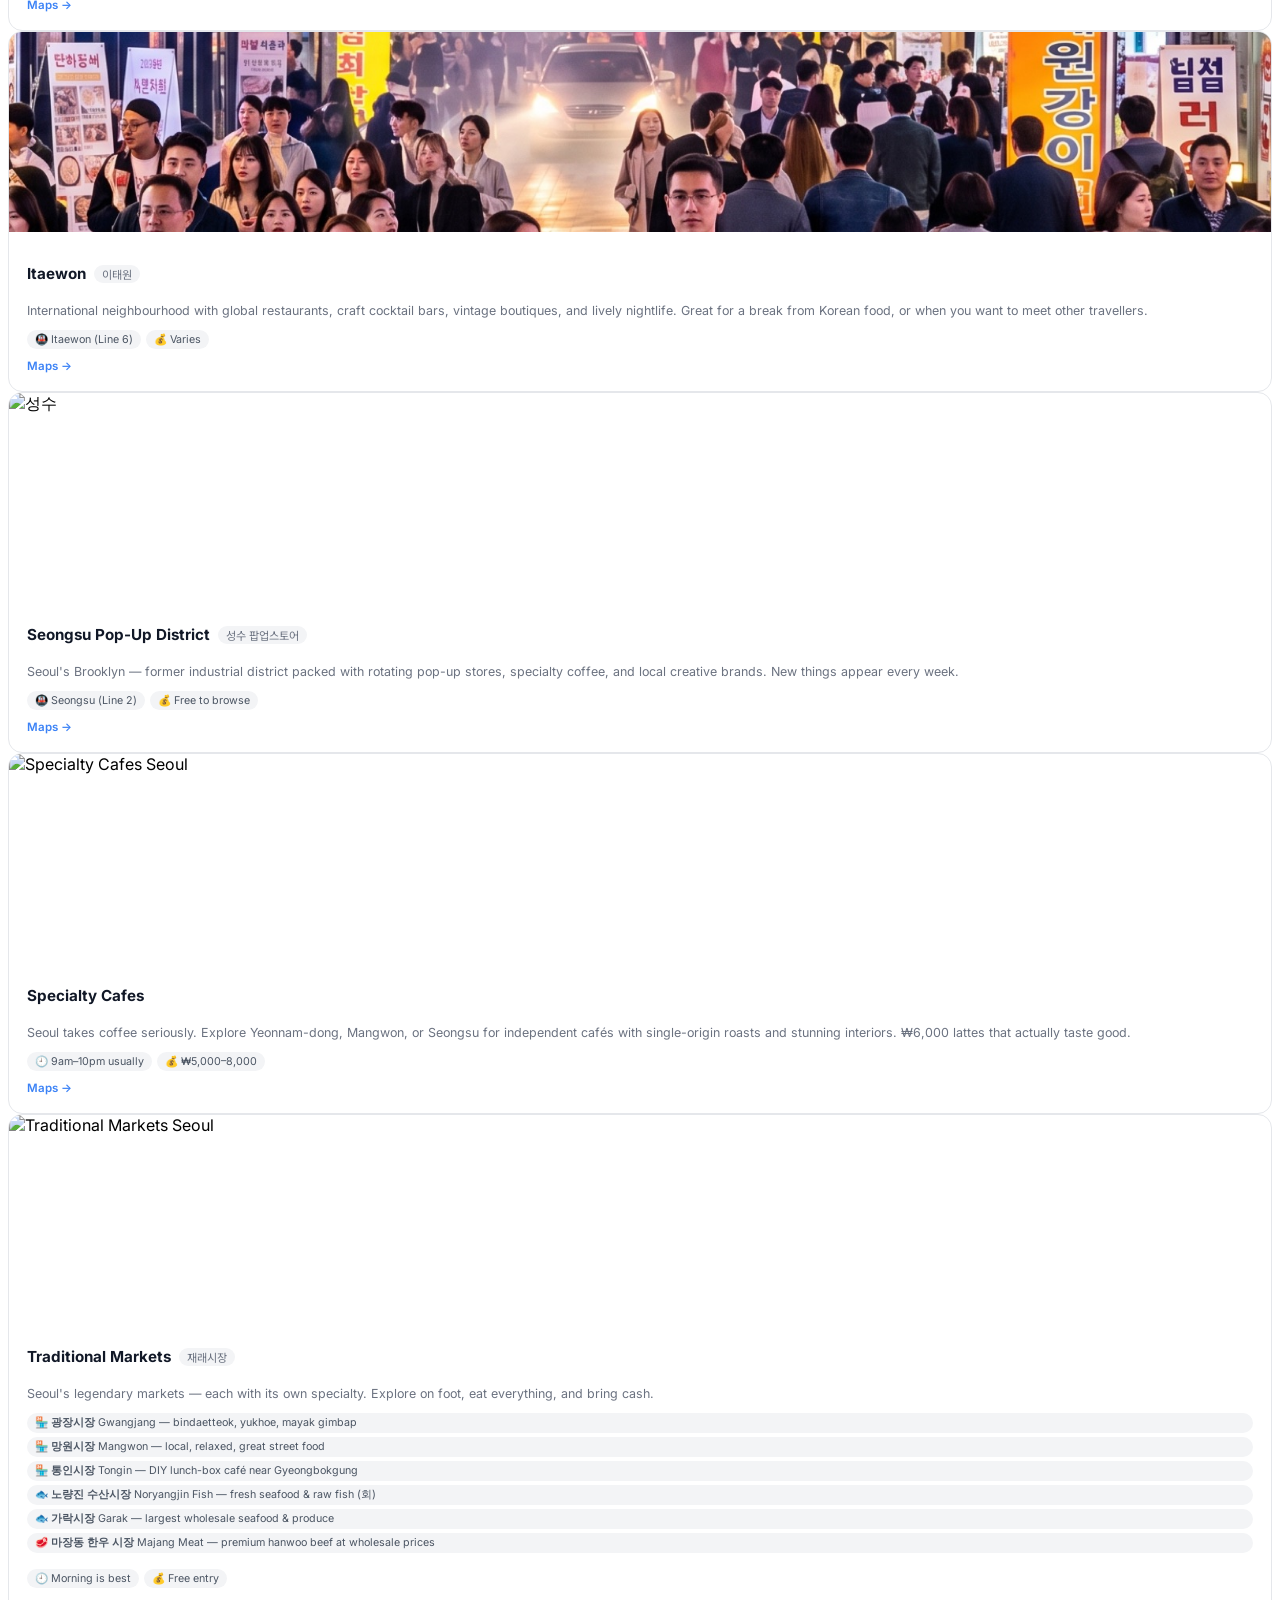
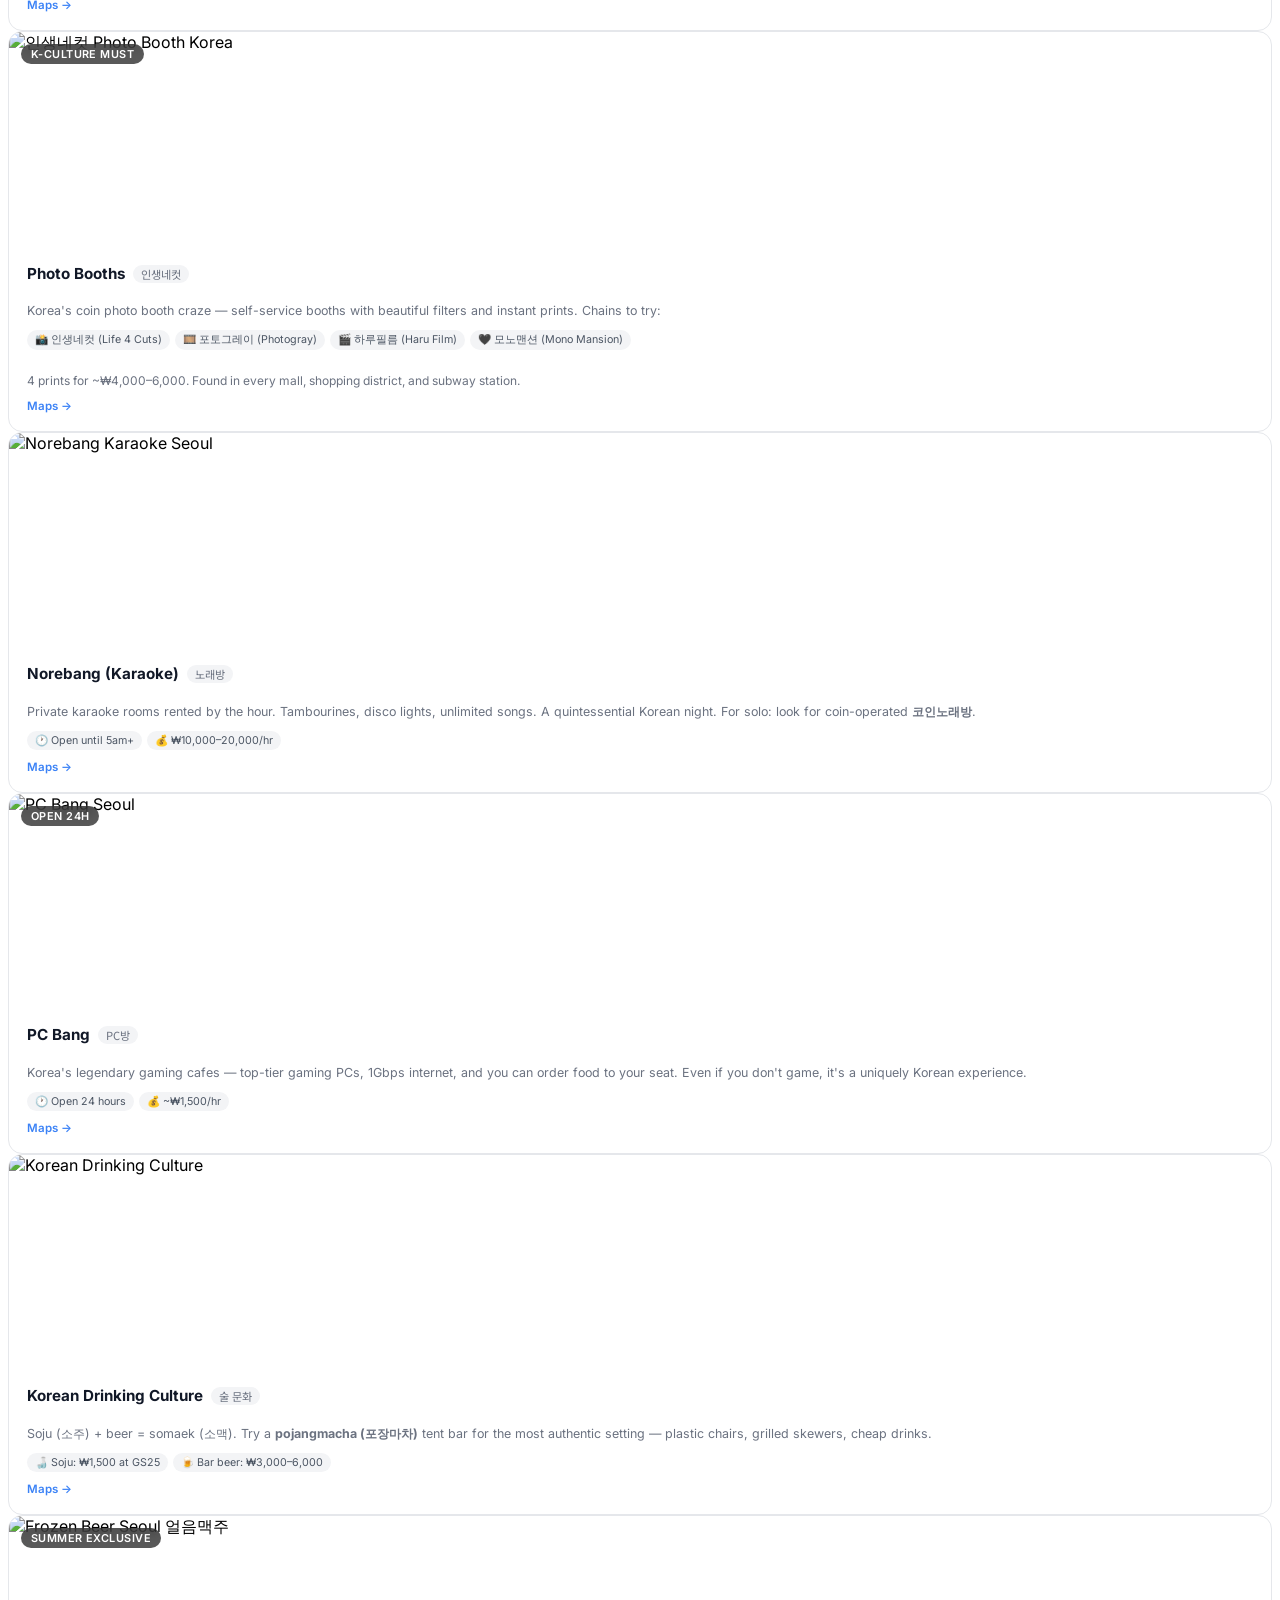
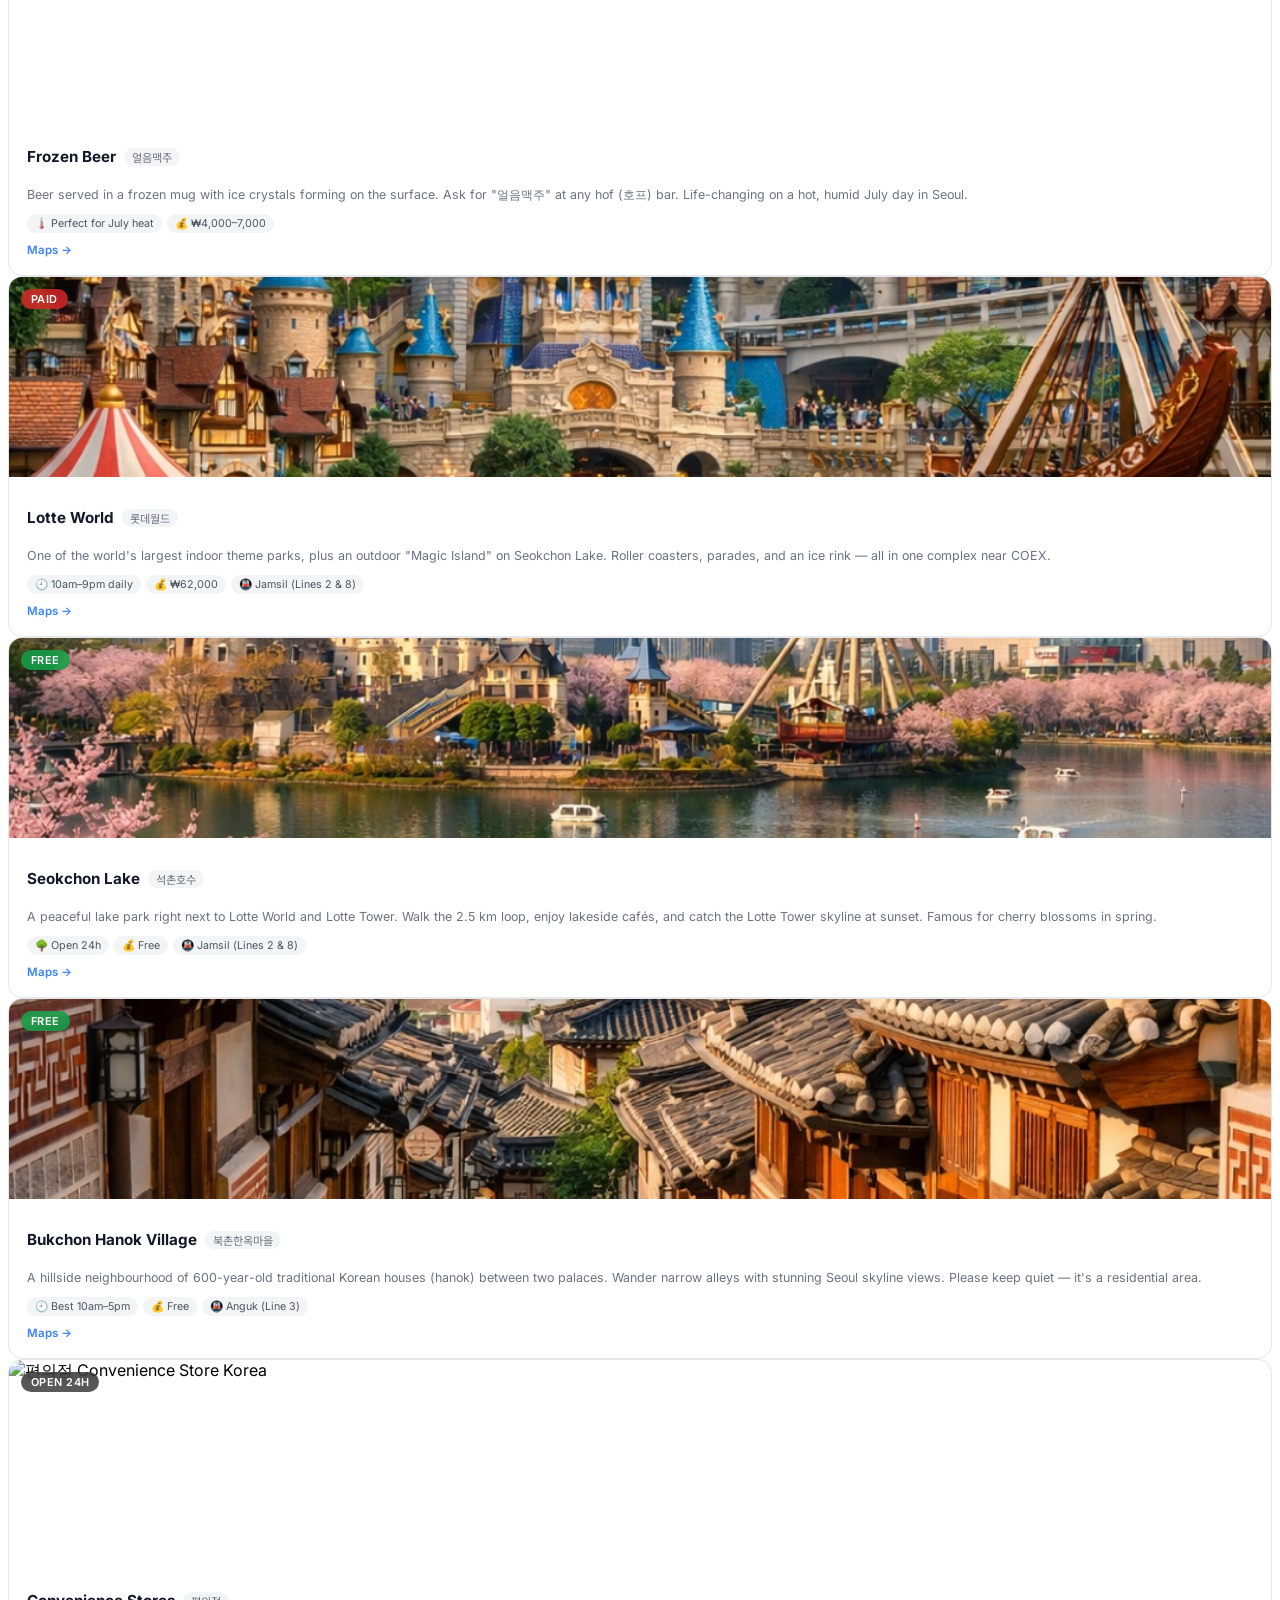
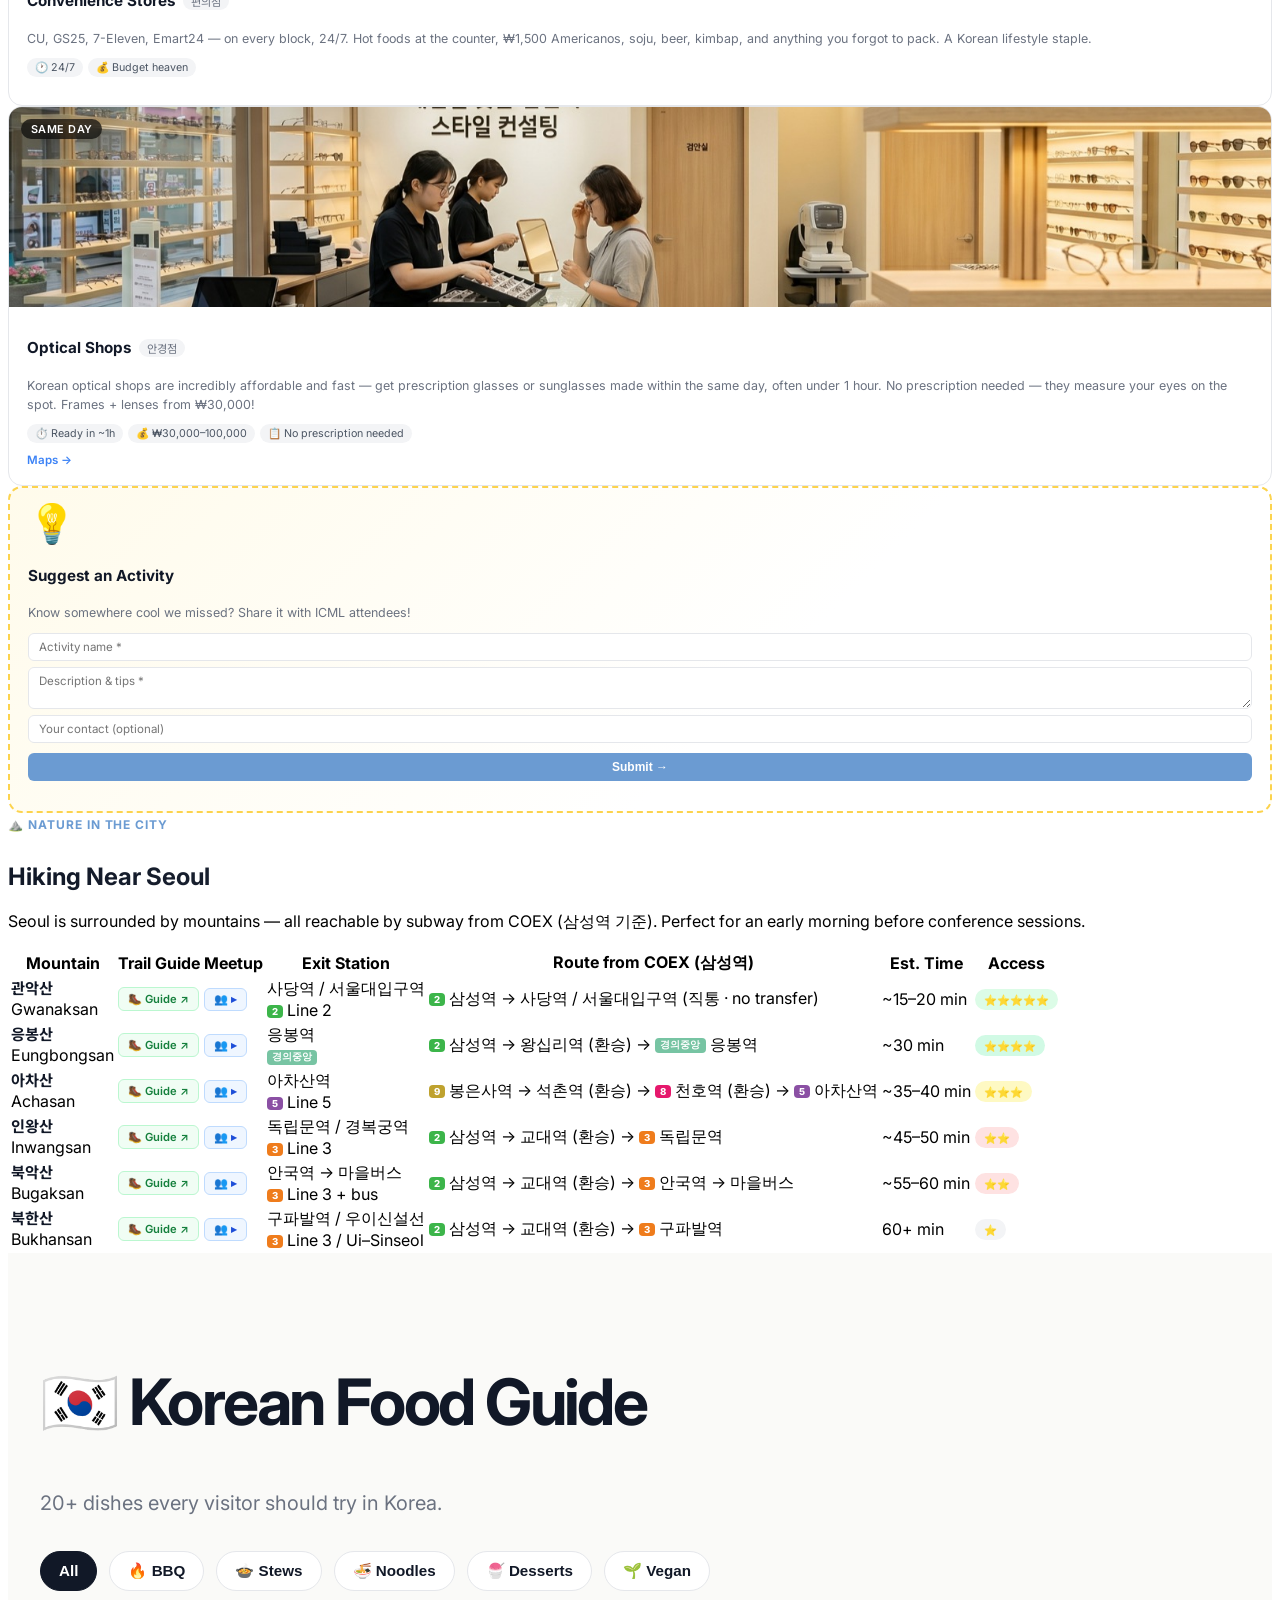
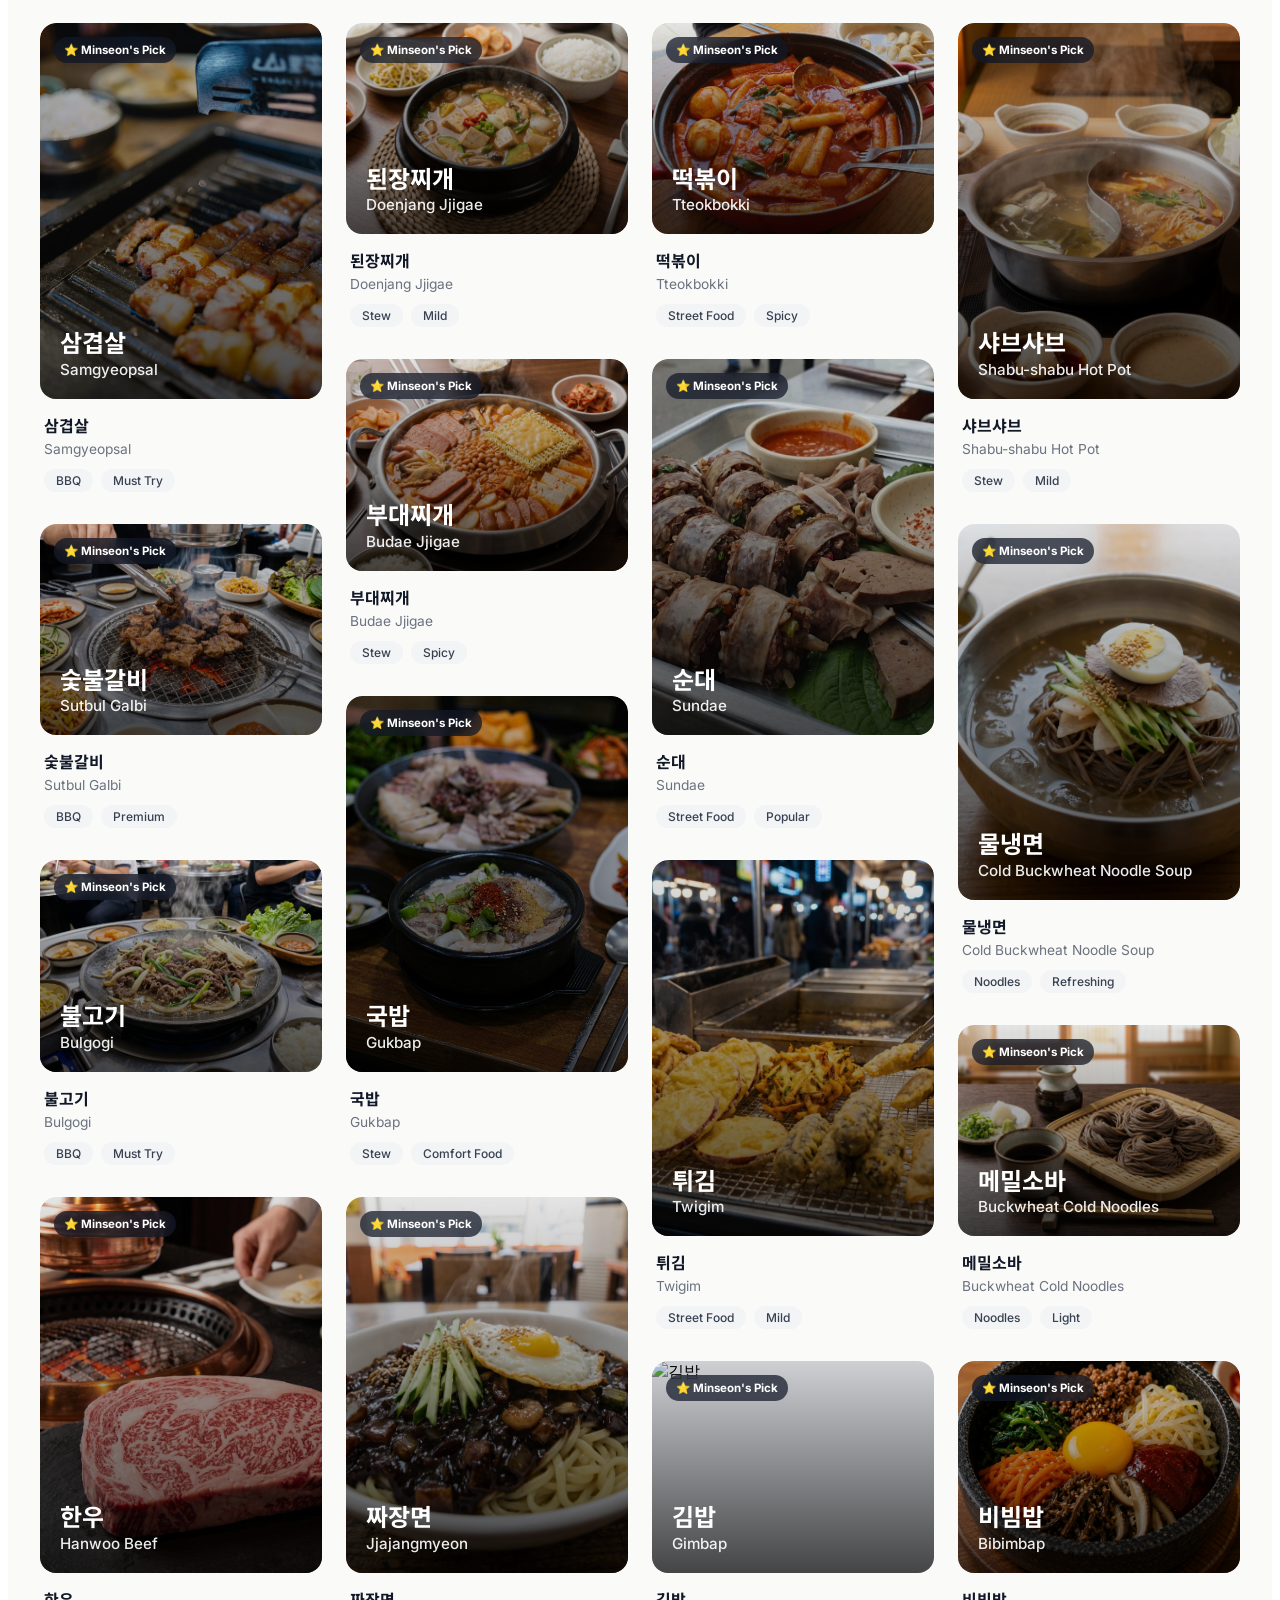
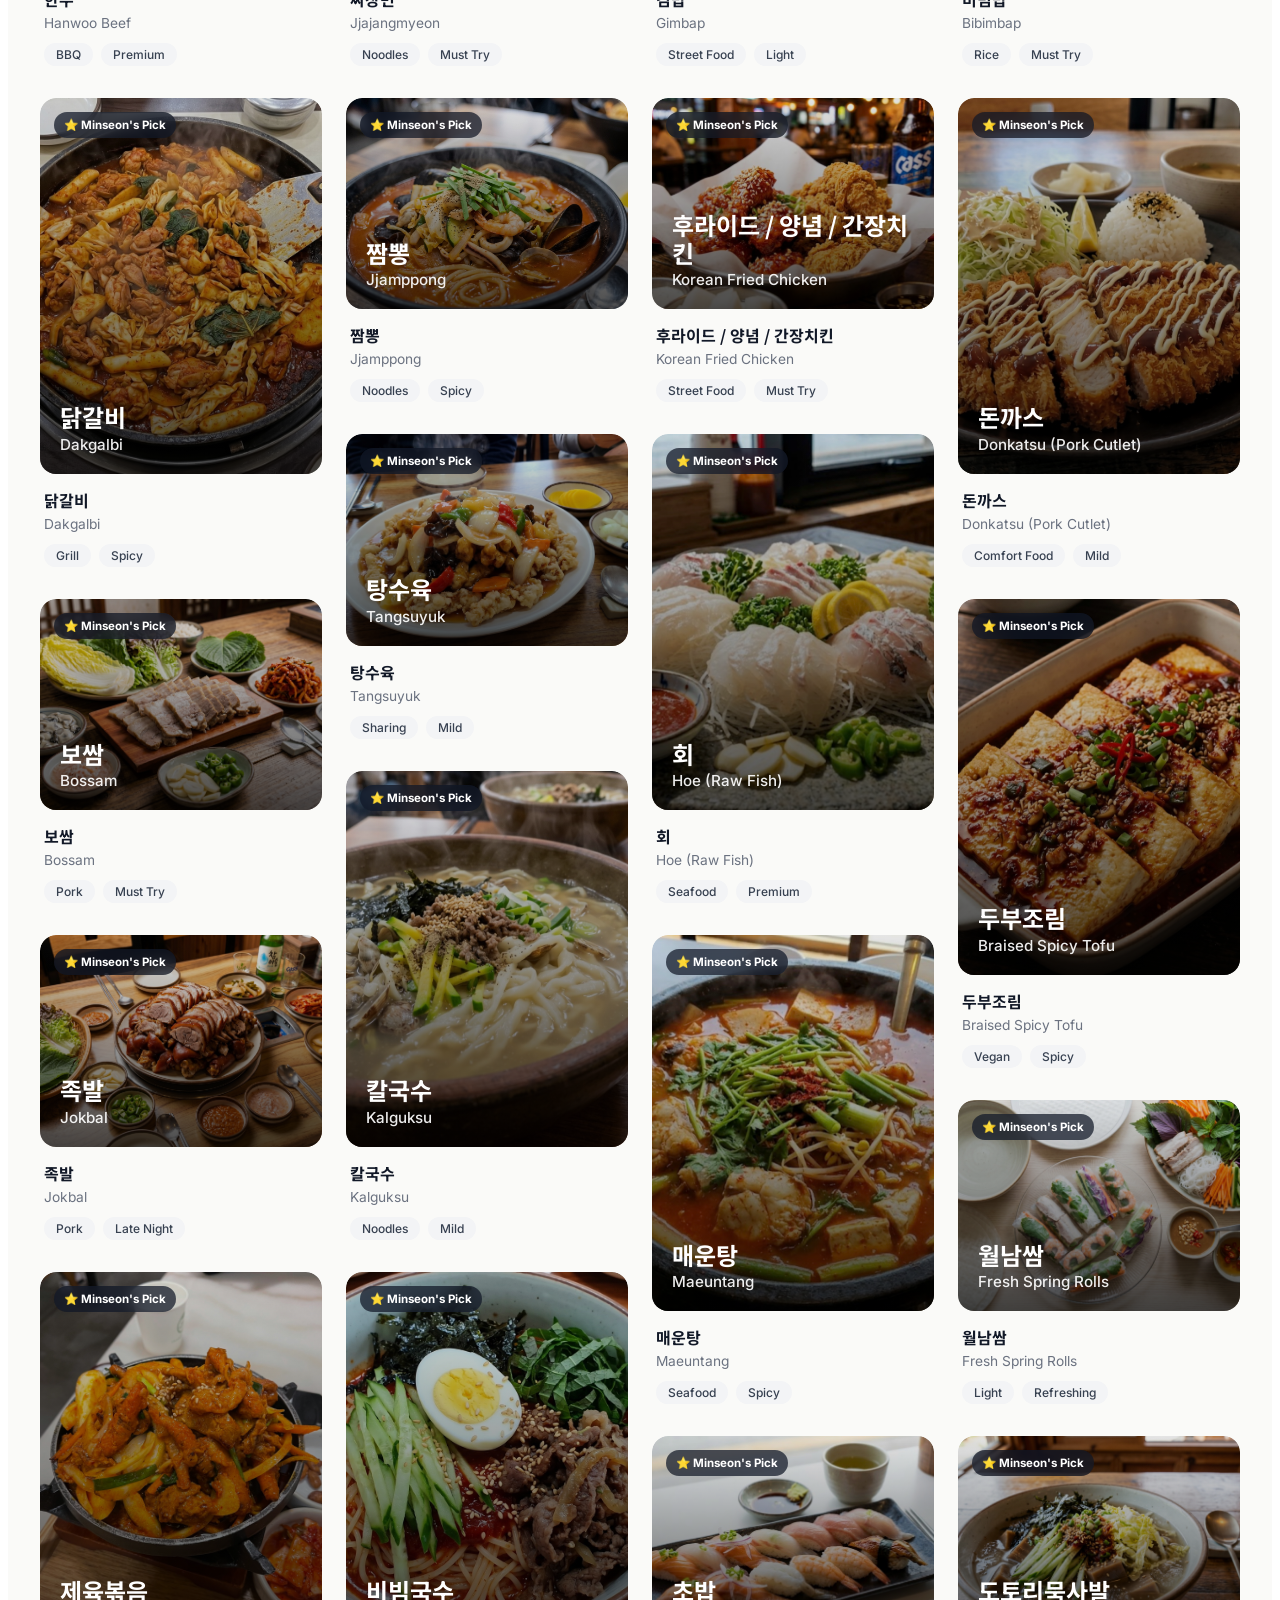
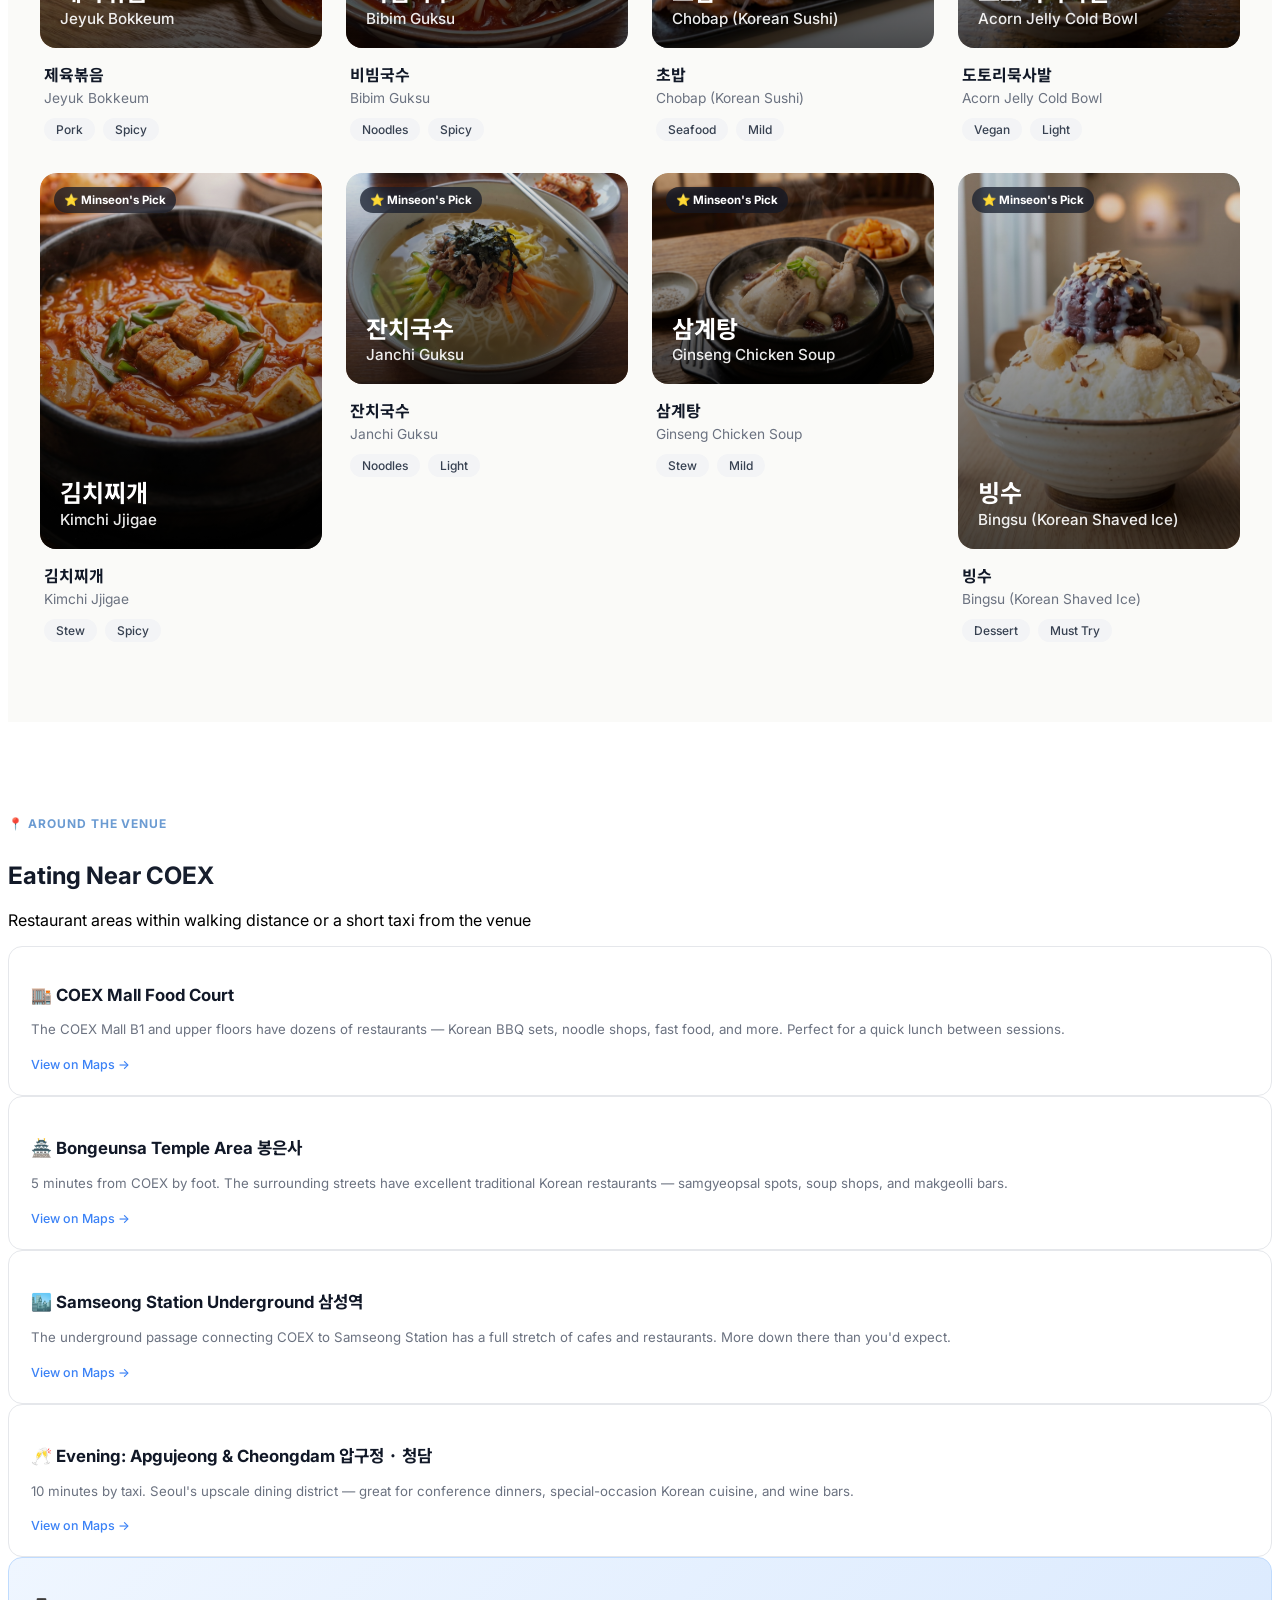
==== commit 9dfe996b: "Optimize images for mobile: resize to 1600px, convert PNG to JPG Reduce images folder from 391MB to " ====
--- a/index.html
+++ b/index.html
@@ -527,7 +527,7 @@
       <div class="activity-card" data-activity-id="lotte-world">
         <div class="activity-img-wrap">
           <div class="activity-img-badge paid">Paid</div>
-          <img src="images/activities/lotteworld.png" alt="롯데월드" loading="lazy">
+          <img src="images/activities/lotteworld.jpg" alt="롯데월드" loading="lazy">
         </div>
         <div class="activity-body">
           <h3>Lotte World <span class="korean-tag">롯데월드</span></h3>
@@ -544,7 +544,7 @@
       <div class="activity-card" data-activity-id="seokchon-lake">
         <div class="activity-img-wrap">
           <div class="activity-img-badge free">Free</div>
-          <img src="images/activities/seokchon.png" alt="석촌호수" loading="lazy">
+          <img src="images/activities/seokchon.jpg" alt="석촌호수" loading="lazy">
         </div>
         <div class="activity-body">
           <h3>Seokchon Lake <span class="korean-tag">석촌호수</span></h3>
@@ -561,7 +561,7 @@
       <div class="activity-card" data-activity-id="bukchon-hanok">
         <div class="activity-img-wrap">
           <div class="activity-img-badge free">Free</div>
-          <img src="images/activities/hanok.png" alt="북촌한옥마을" loading="lazy">
+          <img src="images/activities/hanok.jpg" alt="북촌한옥마을" loading="lazy">
         </div>
         <div class="activity-body">
           <h3>Bukchon Hanok Village <span class="korean-tag">북촌한옥마을</span></h3>
@@ -594,7 +594,7 @@
       <div class="activity-card" data-activity-id="optical-shop">
         <div class="activity-img-wrap">
           <div class="activity-img-badge">Same Day</div>
-          <img src="images/activities/optical.png" alt="안경점 Optical Shop Korea" loading="lazy">
+          <img src="images/activities/optical.jpg" alt="안경점 Optical Shop Korea" loading="lazy">
         </div>
         <div class="activity-body">
           <h3>Optical Shops <span class="korean-tag">안경점</span></h3>
@@ -867,9 +867,9 @@
         </div>
       </article>
 
-      <article class="food-card-ig" data-food-id="sutbul-galbi" data-category="bbq" data-korean="숯불갈비" data-english="Sutbul Galbi" data-desc="Charcoal-grilled short ribs with smoky, caramelized edges. A step above regular BBQ — worth every won." data-price="₩30,000–50,000 / 인" data-maps="https://www.google.com/maps/search/숯불갈비+강남+서울" data-img="images/food/sutbulgalbi.png" data-tags="BBQ,Premium,Sharing" tabindex="0" role="button" aria-label="Open details for 숯불갈비 / Sutbul Galbi">
-        <div class="food-card-ig-img">
-          <img src="images/food/sutbulgalbi.png" alt="숯불갈비" loading="lazy">
+      <article class="food-card-ig" data-food-id="sutbul-galbi" data-category="bbq" data-korean="숯불갈비" data-english="Sutbul Galbi" data-desc="Charcoal-grilled short ribs with smoky, caramelized edges. A step above regular BBQ — worth every won." data-price="₩30,000–50,000 / 인" data-maps="https://www.google.com/maps/search/숯불갈비+강남+서울" data-img="images/food/sutbulgalbi.jpg" data-tags="BBQ,Premium,Sharing" tabindex="0" role="button" aria-label="Open details for 숯불갈비 / Sutbul Galbi">
+        <div class="food-card-ig-img">
+          <img src="images/food/sutbulgalbi.jpg" alt="숯불갈비" loading="lazy">
           <div class="food-card-ig-overlay">
             <span class="food-card-ig-korean">숯불갈비</span>
             <span class="food-card-ig-english">Sutbul Galbi</span>
@@ -884,9 +884,9 @@
         </div>
       </article>
 
-      <article class="food-card-ig" data-food-id="bulgogi" data-category="bbq" data-korean="불고기" data-english="Bulgogi" data-desc="Thinly sliced marinated beef, sweet and savory. Grilled or stir-fried — one of Korea&#x27;s most internationally recognized dishes." data-price="₩15,000–20,000 / 인" data-maps="https://www.google.com/maps/search/불고기+restaurant+서울" data-img="images/food/bulgogi.png" data-tags="BBQ,Must Try,Mild" tabindex="0" role="button" aria-label="Open details for 불고기 / Bulgogi">
-        <div class="food-card-ig-img">
-          <img src="images/food/bulgogi.png" alt="불고기" loading="lazy">
+      <article class="food-card-ig" data-food-id="bulgogi" data-category="bbq" data-korean="불고기" data-english="Bulgogi" data-desc="Thinly sliced marinated beef, sweet and savory. Grilled or stir-fried — one of Korea&#x27;s most internationally recognized dishes." data-price="₩15,000–20,000 / 인" data-maps="https://www.google.com/maps/search/불고기+restaurant+서울" data-img="images/food/bulgogi.jpg" data-tags="BBQ,Must Try,Mild" tabindex="0" role="button" aria-label="Open details for 불고기 / Bulgogi">
+        <div class="food-card-ig-img">
+          <img src="images/food/bulgogi.jpg" alt="불고기" loading="lazy">
           <div class="food-card-ig-overlay">
             <span class="food-card-ig-korean">불고기</span>
             <span class="food-card-ig-english">Bulgogi</span>
@@ -901,9 +901,9 @@
         </div>
       </article>
 
-      <article class="food-card-ig" data-food-id="hanwoo-beef" data-category="bbq" data-korean="한우" data-english="Hanwoo Beef" data-desc="Premium Korean native cattle — extraordinary marbling. More expensive but genuinely life-changing. The wagyu of Korea." data-price="₩60,000–120,000+ / 인" data-maps="https://www.google.com/maps/search/한우+restaurant+강남+서울" data-img="images/food/hanwoobeef.png" data-tags="BBQ,Premium" tabindex="0" role="button" aria-label="Open details for 한우 / Hanwoo Beef">
-        <div class="food-card-ig-img">
-          <img src="images/food/hanwoobeef.png" alt="한우" loading="lazy">
+      <article class="food-card-ig" data-food-id="hanwoo-beef" data-category="bbq" data-korean="한우" data-english="Hanwoo Beef" data-desc="Premium Korean native cattle — extraordinary marbling. More expensive but genuinely life-changing. The wagyu of Korea." data-price="₩60,000–120,000+ / 인" data-maps="https://www.google.com/maps/search/한우+restaurant+강남+서울" data-img="images/food/hanwoobeef.jpg" data-tags="BBQ,Premium" tabindex="0" role="button" aria-label="Open details for 한우 / Hanwoo Beef">
+        <div class="food-card-ig-img">
+          <img src="images/food/hanwoobeef.jpg" alt="한우" loading="lazy">
           <div class="food-card-ig-overlay">
             <span class="food-card-ig-korean">한우</span>
             <span class="food-card-ig-english">Hanwoo Beef</span>
@@ -918,9 +918,9 @@
         </div>
       </article>
 
-      <article class="food-card-ig" data-food-id="dakgalbi" data-category="bbq" data-korean="닭갈비" data-english="Dakgalbi" data-desc="Spicy stir-fried chicken with rice cakes, cabbage, and gochujang on a hot iron plate. Add extra cheese for the modern version." data-price="₩13,000–17,000 / 인" data-maps="https://www.google.com/maps/search/닭갈비+서울" data-img="images/food/dakgalbi.png" data-tags="Grill,Spicy,Sharing" tabindex="0" role="button" aria-label="Open details for 닭갈비 / Dakgalbi">
-        <div class="food-card-ig-img">
-          <img src="images/food/dakgalbi.png" alt="닭갈비" loading="lazy">
+      <article class="food-card-ig" data-food-id="dakgalbi" data-category="bbq" data-korean="닭갈비" data-english="Dakgalbi" data-desc="Spicy stir-fried chicken with rice cakes, cabbage, and gochujang on a hot iron plate. Add extra cheese for the modern version." data-price="₩13,000–17,000 / 인" data-maps="https://www.google.com/maps/search/닭갈비+서울" data-img="images/food/dakgalbi.jpg" data-tags="Grill,Spicy,Sharing" tabindex="0" role="button" aria-label="Open details for 닭갈비 / Dakgalbi">
+        <div class="food-card-ig-img">
+          <img src="images/food/dakgalbi.jpg" alt="닭갈비" loading="lazy">
           <div class="food-card-ig-overlay">
             <span class="food-card-ig-korean">닭갈비</span>
             <span class="food-card-ig-english">Dakgalbi</span>
@@ -935,9 +935,9 @@
         </div>
       </article>
 
-      <article class="food-card-ig" data-food-id="bossam" data-category="pork" data-korean="보쌈" data-english="Bossam" data-desc="Slow-boiled pork belly wrapped in cabbage or perilla leaves with oyster kimchi and radish. Mild, tender, endlessly satisfying." data-price="₩15,000–25,000 / 인" data-maps="https://www.google.com/maps/search/보쌈+서울" data-img="images/food/bossam.png" data-tags="Pork,Must Try,Sharing" tabindex="0" role="button" aria-label="Open details for 보쌈 / Bossam">
-        <div class="food-card-ig-img">
-          <img src="images/food/bossam.png" alt="보쌈" loading="lazy">
+      <article class="food-card-ig" data-food-id="bossam" data-category="pork" data-korean="보쌈" data-english="Bossam" data-desc="Slow-boiled pork belly wrapped in cabbage or perilla leaves with oyster kimchi and radish. Mild, tender, endlessly satisfying." data-price="₩15,000–25,000 / 인" data-maps="https://www.google.com/maps/search/보쌈+서울" data-img="images/food/bossam.jpg" data-tags="Pork,Must Try,Sharing" tabindex="0" role="button" aria-label="Open details for 보쌈 / Bossam">
+        <div class="food-card-ig-img">
+          <img src="images/food/bossam.jpg" alt="보쌈" loading="lazy">
           <div class="food-card-ig-overlay">
             <span class="food-card-ig-korean">보쌈</span>
             <span class="food-card-ig-english">Bossam</span>
@@ -952,9 +952,9 @@
         </div>
       </article>
 
-      <article class="food-card-ig" data-food-id="jokbal" data-category="pork" data-korean="족발" data-english="Jokbal" data-desc="Braised pig&#x27;s trotters in soy sauce, ginger, and spices. Gelatinous, tender, and surprisingly delicious dipped in salted shrimp paste." data-price="₩20,000–30,000 / 인" data-maps="https://www.google.com/maps/search/족발+서울" data-img="images/food/jokbal.png" data-tags="Pork,Late Night,Sharing" tabindex="0" role="button" aria-label="Open details for 족발 / Jokbal">
-        <div class="food-card-ig-img">
-          <img src="images/food/jokbal.png" alt="족발" loading="lazy">
+      <article class="food-card-ig" data-food-id="jokbal" data-category="pork" data-korean="족발" data-english="Jokbal" data-desc="Braised pig&#x27;s trotters in soy sauce, ginger, and spices. Gelatinous, tender, and surprisingly delicious dipped in salted shrimp paste." data-price="₩20,000–30,000 / 인" data-maps="https://www.google.com/maps/search/족발+서울" data-img="images/food/jokbal.jpg" data-tags="Pork,Late Night,Sharing" tabindex="0" role="button" aria-label="Open details for 족발 / Jokbal">
+        <div class="food-card-ig-img">
+          <img src="images/food/jokbal.jpg" alt="족발" loading="lazy">
           <div class="food-card-ig-overlay">
             <span class="food-card-ig-korean">족발</span>
             <span class="food-card-ig-english">Jokbal</span>
@@ -986,9 +986,9 @@
         </div>
       </article>
 
-      <article class="food-card-ig" data-food-id="kimchi-jjigae" data-category="soup" data-korean="김치찌개" data-english="Kimchi Jjigae" data-desc="Kimchi stew with pork and tofu. Korea&#x27;s ultimate comfort food — best with well-fermented kimchi. Served bubbling hot at the table." data-price="₩8,000–12,000" data-maps="https://www.google.com/maps/search/김치찌개+서울" data-img="images/food/kimchijjigae.png" data-tags="Stew,Spicy,Comfort Food" tabindex="0" role="button" aria-label="Open details for 김치찌개 / Kimchi Jjigae">
-        <div class="food-card-ig-img">
-          <img src="images/food/kimchijjigae.png" alt="김치찌개" loading="lazy">
+      <article class="food-card-ig" data-food-id="kimchi-jjigae" data-category="soup" data-korean="김치찌개" data-english="Kimchi Jjigae" data-desc="Kimchi stew with pork and tofu. Korea&#x27;s ultimate comfort food — best with well-fermented kimchi. Served bubbling hot at the table." data-price="₩8,000–12,000" data-maps="https://www.google.com/maps/search/김치찌개+서울" data-img="images/food/kimchijjigae.jpg" data-tags="Stew,Spicy,Comfort Food" tabindex="0" role="button" aria-label="Open details for 김치찌개 / Kimchi Jjigae">
+        <div class="food-card-ig-img">
+          <img src="images/food/kimchijjigae.jpg" alt="김치찌개" loading="lazy">
           <div class="food-card-ig-overlay">
             <span class="food-card-ig-korean">김치찌개</span>
             <span class="food-card-ig-english">Kimchi Jjigae</span>
@@ -1003,9 +1003,9 @@
         </div>
       </article>
 
-      <article class="food-card-ig" data-food-id="doenjang-jjigae" data-category="soup" data-korean="된장찌개" data-english="Doenjang Jjigae" data-desc="Fermented soybean paste stew with tofu, zucchini, and mushrooms. Korea&#x27;s answer to miso soup — earthier, heartier, deeply umami." data-price="₩7,000–10,000" data-maps="https://www.google.com/maps/search/된장찌개+서울" data-img="images/food/doenjangjjigae.png" data-tags="Stew,Mild,Comfort Food" tabindex="0" role="button" aria-label="Open details for 된장찌개 / Doenjang Jjigae">
-        <div class="food-card-ig-img">
-          <img src="images/food/doenjangjjigae.png" alt="된장찌개" loading="lazy">
+      <article class="food-card-ig" data-food-id="doenjang-jjigae" data-category="soup" data-korean="된장찌개" data-english="Doenjang Jjigae" data-desc="Fermented soybean paste stew with tofu, zucchini, and mushrooms. Korea&#x27;s answer to miso soup — earthier, heartier, deeply umami." data-price="₩7,000–10,000" data-maps="https://www.google.com/maps/search/된장찌개+서울" data-img="images/food/doenjangjjigae.jpg" data-tags="Stew,Mild,Comfort Food" tabindex="0" role="button" aria-label="Open details for 된장찌개 / Doenjang Jjigae">
+        <div class="food-card-ig-img">
+          <img src="images/food/doenjangjjigae.jpg" alt="된장찌개" loading="lazy">
           <div class="food-card-ig-overlay">
             <span class="food-card-ig-korean">된장찌개</span>
             <span class="food-card-ig-english">Doenjang Jjigae</span>
@@ -1020,9 +1020,9 @@
         </div>
       </article>
 
-      <article class="food-card-ig" data-food-id="budae-jjigae" data-category="soup" data-korean="부대찌개" data-english="Budae Jjigae" data-desc="&quot;Army Stew&quot; — spam, hot dogs, ramen, kimchi, and cheese in spicy broth. Born after the Korean War, still iconic decades later." data-price="₩11,000–16,000 / 인" data-maps="https://www.google.com/maps/search/부대찌개+서울" data-img="images/food/budaejjigae.png" data-tags="Stew,Spicy,Sharing" tabindex="0" role="button" aria-label="Open details for 부대찌개 / Budae Jjigae">
-        <div class="food-card-ig-img">
-          <img src="images/food/budaejjigae.png" alt="부대찌개" loading="lazy">
+      <article class="food-card-ig" data-food-id="budae-jjigae" data-category="soup" data-korean="부대찌개" data-english="Budae Jjigae" data-desc="&quot;Army Stew&quot; — spam, hot dogs, ramen, kimchi, and cheese in spicy broth. Born after the Korean War, still iconic decades later." data-price="₩11,000–16,000 / 인" data-maps="https://www.google.com/maps/search/부대찌개+서울" data-img="images/food/budaejjigae.jpg" data-tags="Stew,Spicy,Sharing" tabindex="0" role="button" aria-label="Open details for 부대찌개 / Budae Jjigae">
+        <div class="food-card-ig-img">
+          <img src="images/food/budaejjigae.jpg" alt="부대찌개" loading="lazy">
           <div class="food-card-ig-overlay">
             <span class="food-card-ig-korean">부대찌개</span>
             <span class="food-card-ig-english">Budae Jjigae</span>
@@ -1054,9 +1054,9 @@
         </div>
       </article>
 
-      <article class="food-card-ig" data-food-id="jjajangmyeon" data-category="noodles" data-korean="짜장면" data-english="Jjajangmyeon" data-desc="Noodles in black bean sauce with pork and vegetables. Korea&#x27;s #1 delivery food — rich, satisfying, nothing like Chinese lo mein." data-price="₩6,000–8,000" data-maps="https://www.google.com/maps/search/짜장면+중국집+서울" data-img="images/food/jjajangmyeon.png" data-tags="Noodles,Must Try,Mild" tabindex="0" role="button" aria-label="Open details for 짜장면 / Jjajangmyeon">
-        <div class="food-card-ig-img">
-          <img src="images/food/jjajangmyeon.png" alt="짜장면" loading="lazy">
+      <article class="food-card-ig" data-food-id="jjajangmyeon" data-category="noodles" data-korean="짜장면" data-english="Jjajangmyeon" data-desc="Noodles in black bean sauce with pork and vegetables. Korea&#x27;s #1 delivery food — rich, satisfying, nothing like Chinese lo mein." data-price="₩6,000–8,000" data-maps="https://www.google.com/maps/search/짜장면+중국집+서울" data-img="images/food/jjajangmyeon.jpg" data-tags="Noodles,Must Try,Mild" tabindex="0" role="button" aria-label="Open details for 짜장면 / Jjajangmyeon">
+        <div class="food-card-ig-img">
+          <img src="images/food/jjajangmyeon.jpg" alt="짜장면" loading="lazy">
           <div class="food-card-ig-overlay">
             <span class="food-card-ig-korean">짜장면</span>
             <span class="food-card-ig-english">Jjajangmyeon</span>
@@ -1071,9 +1071,9 @@
         </div>
       </article>
 
-      <article class="food-card-ig" data-food-id="jjamppong" data-category="noodles" data-korean="짬뽕" data-english="Jjamppong" data-desc="Spicy red seafood noodle soup. The fiery counterpart to jjajangmyeon — often ordered together as a combo at Chinese-Korean restaurants." data-price="₩7,000–9,000" data-maps="https://www.google.com/maps/search/짬뽕+서울" data-img="images/food/jjamppong.png" data-tags="Noodles,Spicy,Seafood" tabindex="0" role="button" aria-label="Open details for 짬뽕 / Jjamppong">
-        <div class="food-card-ig-img">
-          <img src="images/food/jjamppong.png" alt="짬뽕" loading="lazy">
+      <article class="food-card-ig" data-food-id="jjamppong" data-category="noodles" data-korean="짬뽕" data-english="Jjamppong" data-desc="Spicy red seafood noodle soup. The fiery counterpart to jjajangmyeon — often ordered together as a combo at Chinese-Korean restaurants." data-price="₩7,000–9,000" data-maps="https://www.google.com/maps/search/짬뽕+서울" data-img="images/food/jjamppong.jpg" data-tags="Noodles,Spicy,Seafood" tabindex="0" role="button" aria-label="Open details for 짬뽕 / Jjamppong">
+        <div class="food-card-ig-img">
+          <img src="images/food/jjamppong.jpg" alt="짬뽕" loading="lazy">
           <div class="food-card-ig-overlay">
             <span class="food-card-ig-korean">짬뽕</span>
             <span class="food-card-ig-english">Jjamppong</span>
@@ -1088,9 +1088,9 @@
         </div>
       </article>
 
-      <article class="food-card-ig" data-food-id="tangsuyuk" data-category="noodles" data-korean="탕수육" data-english="Tangsuyuk" data-desc="Korean sweet-and-sour crispy pork. Ordered alongside jjajangmyeon. The great debate: dip (찍먹) or pour sauce (부먹)? Pick a side." data-price="₩18,000–25,000 (공유)" data-maps="https://www.google.com/maps/search/탕수육+서울" data-img="images/food/tangsuyuk.png" data-tags="Sharing,Mild,Popular" tabindex="0" role="button" aria-label="Open details for 탕수육 / Tangsuyuk">
-        <div class="food-card-ig-img">
-          <img src="images/food/tangsuyuk.png" alt="탕수육" loading="lazy">
+      <article class="food-card-ig" data-food-id="tangsuyuk" data-category="noodles" data-korean="탕수육" data-english="Tangsuyuk" data-desc="Korean sweet-and-sour crispy pork. Ordered alongside jjajangmyeon. The great debate: dip (찍먹) or pour sauce (부먹)? Pick a side." data-price="₩18,000–25,000 (공유)" data-maps="https://www.google.com/maps/search/탕수육+서울" data-img="images/food/tangsuyuk.jpg" data-tags="Sharing,Mild,Popular" tabindex="0" role="button" aria-label="Open details for 탕수육 / Tangsuyuk">
+        <div class="food-card-ig-img">
+          <img src="images/food/tangsuyuk.jpg" alt="탕수육" loading="lazy">
           <div class="food-card-ig-overlay">
             <span class="food-card-ig-korean">탕수육</span>
             <span class="food-card-ig-english">Tangsuyuk</span>
@@ -1105,9 +1105,9 @@
         </div>
       </article>
 
-      <article class="food-card-ig" data-food-id="kalguksu" data-category="noodles" data-korean="칼국수" data-english="Kalguksu" data-desc="Handmade knife-cut wheat noodles in a clear anchovy or chicken broth. Simple, hearty, and deeply comforting after a long session day." data-price="₩8,000–12,000" data-maps="https://www.google.com/maps/search/칼국수+서울" data-img="images/food/kalguksu.png" data-tags="Noodles,Mild,Comfort Food" tabindex="0" role="button" aria-label="Open details for 칼국수 / Kalguksu">
-        <div class="food-card-ig-img">
-          <img src="images/food/kalguksu.png" alt="칼국수" loading="lazy">
+      <article class="food-card-ig" data-food-id="kalguksu" data-category="noodles" data-korean="칼국수" data-english="Kalguksu" data-desc="Handmade knife-cut wheat noodles in a clear anchovy or chicken broth. Simple, hearty, and deeply comforting after a long session day." data-price="₩8,000–12,000" data-maps="https://www.google.com/maps/search/칼국수+서울" data-img="images/food/kalguksu.jpg" data-tags="Noodles,Mild,Comfort Food" tabindex="0" role="button" aria-label="Open details for 칼국수 / Kalguksu">
+        <div class="food-card-ig-img">
+          <img src="images/food/kalguksu.jpg" alt="칼국수" loading="lazy">
           <div class="food-card-ig-overlay">
             <span class="food-card-ig-korean">칼국수</span>
             <span class="food-card-ig-english">Kalguksu</span>
@@ -1122,9 +1122,9 @@
         </div>
       </article>
 
-      <article class="food-card-ig" data-food-id="bibim-guksu" data-category="noodles vegan" data-korean="비빔국수" data-english="Bibim Guksu" data-desc="Spicy cold mixed noodles with gochujang, cucumber, and egg. Refreshing and punchy — a lifesaver in Seoul&#x27;s hot, humid July weather." data-price="₩7,000–10,000" data-maps="https://www.google.com/maps/search/비빔국수+서울" data-img="images/food/bibimguksu.png" data-tags="Noodles,Spicy,Refreshing,Vegan" tabindex="0" role="button" aria-label="Open details for 비빔국수 / Bibim Guksu">
-        <div class="food-card-ig-img">
-          <img src="images/food/bibimguksu.png" alt="비빔국수" loading="lazy">
+      <article class="food-card-ig" data-food-id="bibim-guksu" data-category="noodles vegan" data-korean="비빔국수" data-english="Bibim Guksu" data-desc="Spicy cold mixed noodles with gochujang, cucumber, and egg. Refreshing and punchy — a lifesaver in Seoul&#x27;s hot, humid July weather." data-price="₩7,000–10,000" data-maps="https://www.google.com/maps/search/비빔국수+서울" data-img="images/food/bibimguksu.jpg" data-tags="Noodles,Spicy,Refreshing,Vegan" tabindex="0" role="button" aria-label="Open details for 비빔국수 / Bibim Guksu">
+        <div class="food-card-ig-img">
+          <img src="images/food/bibimguksu.jpg" alt="비빔국수" loading="lazy">
           <div class="food-card-ig-overlay">
             <span class="food-card-ig-korean">비빔국수</span>
             <span class="food-card-ig-english">Bibim Guksu</span>
@@ -1139,9 +1139,9 @@
         </div>
       </article>
 
-      <article class="food-card-ig" data-food-id="janchi-guksu" data-category="noodles" data-korean="잔치국수" data-english="Janchi Guksu" data-desc="Traditional banquet noodle soup — thin noodles in a light, clean anchovy broth. Elegant simplicity. The gentle option when your stomach needs a break." data-price="₩6,000–8,000" data-maps="https://www.google.com/maps/search/잔치국수+서울" data-img="images/food/janchiguksu.png" data-tags="Noodles,Light,Mild" tabindex="0" role="button" aria-label="Open details for 잔치국수 / Janchi Guksu">
-        <div class="food-card-ig-img">
-          <img src="images/food/janchiguksu.png" alt="잔치국수" loading="lazy">
+      <article class="food-card-ig" data-food-id="janchi-guksu" data-category="noodles" data-korean="잔치국수" data-english="Janchi Guksu" data-desc="Traditional banquet noodle soup — thin noodles in a light, clean anchovy broth. Elegant simplicity. The gentle option when your stomach needs a break." data-price="₩6,000–8,000" data-maps="https://www.google.com/maps/search/잔치국수+서울" data-img="images/food/janchiguksu.jpg" data-tags="Noodles,Light,Mild" tabindex="0" role="button" aria-label="Open details for 잔치국수 / Janchi Guksu">
+        <div class="food-card-ig-img">
+          <img src="images/food/janchiguksu.jpg" alt="잔치국수" loading="lazy">
           <div class="food-card-ig-overlay">
             <span class="food-card-ig-korean">잔치국수</span>
             <span class="food-card-ig-english">Janchi Guksu</span>
@@ -1156,9 +1156,9 @@
         </div>
       </article>
 
-      <article class="food-card-ig" data-food-id="tteokbokki" data-category="street vegan" data-korean="떡볶이" data-english="Tteokbokki" data-desc="Chewy rice cakes in spicy-sweet gochujang sauce. Korea&#x27;s most beloved street food — sold everywhere from pojangmacha to upscale restaurants." data-price="₩3,000–5,000" data-maps="https://www.google.com/maps/search/떡볶이+서울" data-img="images/food/tteokbokki.png" data-tags="Street Food,Spicy,Must Try,Vegan" tabindex="0" role="button" aria-label="Open details for 떡볶이 / Tteokbokki">
-        <div class="food-card-ig-img">
-          <img src="images/food/tteokbokki.png" alt="떡볶이" loading="lazy">
+      <article class="food-card-ig" data-food-id="tteokbokki" data-category="street vegan" data-korean="떡볶이" data-english="Tteokbokki" data-desc="Chewy rice cakes in spicy-sweet gochujang sauce. Korea&#x27;s most beloved street food — sold everywhere from pojangmacha to upscale restaurants." data-price="₩3,000–5,000" data-maps="https://www.google.com/maps/search/떡볶이+서울" data-img="images/food/tteokbokki.jpg" data-tags="Street Food,Spicy,Must Try,Vegan" tabindex="0" role="button" aria-label="Open details for 떡볶이 / Tteokbokki">
+        <div class="food-card-ig-img">
+          <img src="images/food/tteokbokki.jpg" alt="떡볶이" loading="lazy">
           <div class="food-card-ig-overlay">
             <span class="food-card-ig-korean">떡볶이</span>
             <span class="food-card-ig-english">Tteokbokki</span>
@@ -1173,9 +1173,9 @@
         </div>
       </article>
 
-      <article class="food-card-ig" data-food-id="sundae" data-category="street" data-korean="순대" data-english="Sundae" data-desc="Korean blood sausage stuffed with glass noodles and vegetables. Usually served with tteokbokki and twigim as the classic street food trio." data-price="₩3,000–5,000" data-maps="https://www.google.com/maps/search/순대+분식+서울" data-img="images/food/sundae.png" data-tags="Street Food,Popular" tabindex="0" role="button" aria-label="Open details for 순대 / Sundae">
-        <div class="food-card-ig-img">
-          <img src="images/food/sundae.png" alt="순대" loading="lazy">
+      <article class="food-card-ig" data-food-id="sundae" data-category="street" data-korean="순대" data-english="Sundae" data-desc="Korean blood sausage stuffed with glass noodles and vegetables. Usually served with tteokbokki and twigim as the classic street food trio." data-price="₩3,000–5,000" data-maps="https://www.google.com/maps/search/순대+분식+서울" data-img="images/food/sundae.jpg" data-tags="Street Food,Popular" tabindex="0" role="button" aria-label="Open details for 순대 / Sundae">
+        <div class="food-card-ig-img">
+          <img src="images/food/sundae.jpg" alt="순대" loading="lazy">
           <div class="food-card-ig-overlay">
             <span class="food-card-ig-korean">순대</span>
             <span class="food-card-ig-english">Sundae</span>
@@ -1190,9 +1190,9 @@
         </div>
       </article>
 
-      <article class="food-card-ig" data-food-id="twigim" data-category="street" data-korean="튀김" data-english="Twigim" data-desc="Korean-style fried snacks — shrimp, squid, sweet potato, and more. Sold by weight at street stalls, typically dipped in tteokbokki sauce." data-price="₩1,000–3,000" data-maps="https://www.google.com/maps/search/분식집+튀김+서울" data-img="images/food/twigim.png" data-tags="Street Food,Mild" tabindex="0" role="button" aria-label="Open details for 튀김 / Twigim">
-        <div class="food-card-ig-img">
-          <img src="images/food/twigim.png" alt="튀김" loading="lazy">
+      <article class="food-card-ig" data-food-id="twigim" data-category="street" data-korean="튀김" data-english="Twigim" data-desc="Korean-style fried snacks — shrimp, squid, sweet potato, and more. Sold by weight at street stalls, typically dipped in tteokbokki sauce." data-price="₩1,000–3,000" data-maps="https://www.google.com/maps/search/분식집+튀김+서울" data-img="images/food/twigim.jpg" data-tags="Street Food,Mild" tabindex="0" role="button" aria-label="Open details for 튀김 / Twigim">
+        <div class="food-card-ig-img">
+          <img src="images/food/twigim.jpg" alt="튀김" loading="lazy">
           <div class="food-card-ig-overlay">
             <span class="food-card-ig-korean">튀김</span>
             <span class="food-card-ig-english">Twigim</span>
@@ -1224,9 +1224,9 @@
         </div>
       </article>
 
-      <article class="food-card-ig" data-food-id="korean-fried-chicken" data-category="street" data-korean="후라이드 치킨 / 양념치킨 / 간장치킨" data-english="Korean Fried Chicken" data-desc="Double-fried for maximum crunch. Three styles: Original (후라이드), sweet-spicy sauce (양념), soy garlic (간장). Order with icy cold beer — &quot;치맥&quot;!" data-price="₩18,000–25,000" data-maps="https://www.google.com/maps/search/치킨+강남+서울" data-img="images/food/koreanfriedchicken.png" data-tags="Street Food,Must Try,Late Night" tabindex="0" role="button" aria-label="Open details for 후라이드 치킨 / 양념치킨 / 간장치킨 / Korean Fried Chicken">
-        <div class="food-card-ig-img">
-          <img src="images/food/koreanfriedchicken.png" alt="Korean Fried Chicken" loading="lazy">
+      <article class="food-card-ig" data-food-id="korean-fried-chicken" data-category="street" data-korean="후라이드 치킨 / 양념치킨 / 간장치킨" data-english="Korean Fried Chicken" data-desc="Double-fried for maximum crunch. Three styles: Original (후라이드), sweet-spicy sauce (양념), soy garlic (간장). Order with icy cold beer — &quot;치맥&quot;!" data-price="₩18,000–25,000" data-maps="https://www.google.com/maps/search/치킨+강남+서울" data-img="images/food/koreanfriedchicken.jpg" data-tags="Street Food,Must Try,Late Night" tabindex="0" role="button" aria-label="Open details for 후라이드 치킨 / 양념치킨 / 간장치킨 / Korean Fried Chicken">
+        <div class="food-card-ig-img">
+          <img src="images/food/koreanfriedchicken.jpg" alt="Korean Fried Chicken" loading="lazy">
           <div class="food-card-ig-overlay">
             <span class="food-card-ig-korean">후라이드 / 양념 / 간장치킨</span>
             <span class="food-card-ig-english">Korean Fried Chicken</span>
@@ -1241,9 +1241,9 @@
         </div>
       </article>
 
-      <article class="food-card-ig" data-food-id="hoe-raw-fish" data-category="seafood" data-korean="회" data-english="Hoe (Raw Fish)" data-desc="Korean-style sashimi — fresh fish served with sesame oil &amp; salt, or wrapped in perilla with gochujang. Distinctly different from Japanese sashimi." data-price="₩30,000–70,000+ / 인" data-maps="https://www.google.com/maps/search/횟집+강남+서울" data-img="images/food/hoe.png" data-tags="Seafood,Premium" tabindex="0" role="button" aria-label="Open details for 회 / Hoe (Raw Fish)">
-        <div class="food-card-ig-img">
-          <img src="images/food/hoe.png" alt="회" loading="lazy">
+      <article class="food-card-ig" data-food-id="hoe-raw-fish" data-category="seafood" data-korean="회" data-english="Hoe (Raw Fish)" data-desc="Korean-style sashimi — fresh fish served with sesame oil &amp; salt, or wrapped in perilla with gochujang. Distinctly different from Japanese sashimi." data-price="₩30,000–70,000+ / 인" data-maps="https://www.google.com/maps/search/횟집+강남+서울" data-img="images/food/hoe.jpg" data-tags="Seafood,Premium" tabindex="0" role="button" aria-label="Open details for 회 / Hoe (Raw Fish)">
+        <div class="food-card-ig-img">
+          <img src="images/food/hoe.jpg" alt="회" loading="lazy">
           <div class="food-card-ig-overlay">
             <span class="food-card-ig-korean">회</span>
             <span class="food-card-ig-english">Hoe (Raw Fish)</span>
@@ -1258,9 +1258,9 @@
         </div>
       </article>
 
-      <article class="food-card-ig" data-food-id="maeuntang" data-category="seafood" data-korean="매운탕" data-english="Maeuntang" data-desc="Fiery spiced fish stew with tofu, mushrooms, and vegetables. Traditionally served after 회 — the hot broth made from the remaining fish." data-price="₩10,000–20,000" data-maps="https://www.google.com/maps/search/매운탕+서울" data-img="images/food/maeuntang.png" data-tags="Seafood,Spicy,Stew" tabindex="0" role="button" aria-label="Open details for 매운탕 / Maeuntang">
-        <div class="food-card-ig-img">
-          <img src="images/food/maeuntang.png" alt="매운탕" loading="lazy">
+      <article class="food-card-ig" data-food-id="maeuntang" data-category="seafood" data-korean="매운탕" data-english="Maeuntang" data-desc="Fiery spiced fish stew with tofu, mushrooms, and vegetables. Traditionally served after 회 — the hot broth made from the remaining fish." data-price="₩10,000–20,000" data-maps="https://www.google.com/maps/search/매운탕+서울" data-img="images/food/maeuntang.jpg" data-tags="Seafood,Spicy,Stew" tabindex="0" role="button" aria-label="Open details for 매운탕 / Maeuntang">
+        <div class="food-card-ig-img">
+          <img src="images/food/maeuntang.jpg" alt="매운탕" loading="lazy">
           <div class="food-card-ig-overlay">
             <span class="food-card-ig-korean">매운탕</span>
             <span class="food-card-ig-english">Maeuntang</span>
@@ -1275,9 +1275,9 @@
         </div>
       </article>
 
-      <article class="food-card-ig" data-food-id="chobap-korean-sushi" data-category="seafood" data-korean="초밥" data-english="Chobap (Korean Sushi)" data-desc="Korean-style nigiri with fresh domestic fish. Larger portions, competitive quality, and usually better value than you&#x27;d expect." data-price="₩15,000–25,000" data-maps="https://www.google.com/maps/search/초밥+강남+서울" data-img="images/food/chobap.png" data-tags="Seafood,Mild,Premium" tabindex="0" role="button" aria-label="Open details for 초밥 / Chobap (Korean Sushi)">
-        <div class="food-card-ig-img">
-          <img src="images/food/chobap.png" alt="초밥" loading="lazy">
+      <article class="food-card-ig" data-food-id="chobap-korean-sushi" data-category="seafood" data-korean="초밥" data-english="Chobap (Korean Sushi)" data-desc="Korean-style nigiri with fresh domestic fish. Larger portions, competitive quality, and usually better value than you&#x27;d expect." data-price="₩15,000–25,000" data-maps="https://www.google.com/maps/search/초밥+강남+서울" data-img="images/food/chobap.jpg" data-tags="Seafood,Mild,Premium" tabindex="0" role="button" aria-label="Open details for 초밥 / Chobap (Korean Sushi)">
+        <div class="food-card-ig-img">
+          <img src="images/food/chobap.jpg" alt="초밥" loading="lazy">
           <div class="food-card-ig-overlay">
             <span class="food-card-ig-korean">초밥</span>
             <span class="food-card-ig-english">Chobap (Korean Sushi)</span>
@@ -1292,9 +1292,9 @@
         </div>
       </article>
 
-      <article class="food-card-ig" data-food-id="ginseng-chicken-soup" data-category="soup" data-korean="삼계탕" data-english="Ginseng Chicken Soup" data-desc="A whole young chicken stuffed with glutinous rice, ginseng, jujubes, and garlic, simmered into a rich milky broth. Korea&#x27;s classic summer restorative." data-price="₩15,000–22,000" data-maps="https://www.google.com/maps/search/삼계탕+서울" data-img="images/food/samgyetang.png" data-tags="Stew,Mild,Must Try" tabindex="0" role="button" aria-label="Open details for 삼계탕 / Ginseng Chicken Soup">
-        <div class="food-card-ig-img">
-          <img src="images/food/samgyetang.png" alt="삼계탕" loading="lazy">
+      <article class="food-card-ig" data-food-id="ginseng-chicken-soup" data-category="soup" data-korean="삼계탕" data-english="Ginseng Chicken Soup" data-desc="A whole young chicken stuffed with glutinous rice, ginseng, jujubes, and garlic, simmered into a rich milky broth. Korea&#x27;s classic summer restorative." data-price="₩15,000–22,000" data-maps="https://www.google.com/maps/search/삼계탕+서울" data-img="images/food/samgyetang.jpg" data-tags="Stew,Mild,Must Try" tabindex="0" role="button" aria-label="Open details for 삼계탕 / Ginseng Chicken Soup">
+        <div class="food-card-ig-img">
+          <img src="images/food/samgyetang.jpg" alt="삼계탕" loading="lazy">
           <div class="food-card-ig-overlay">
             <span class="food-card-ig-korean">삼계탕</span>
             <span class="food-card-ig-english">Ginseng Chicken Soup</span>
@@ -1309,9 +1309,9 @@
         </div>
       </article>
 
-      <article class="food-card-ig" data-food-id="shabu-shabu-hot-pot" data-category="soup" data-korean="샤브샤브" data-english="Shabu-shabu Hot Pot" data-desc="Thinly sliced beef and fresh vegetables swished through a simmering kombu broth at the table. Finishes with porridge made from the remaining broth." data-price="₩20,000–40,000 / 인" data-maps="https://www.google.com/maps/search/샤브샤브+서울" data-img="images/food/shabu-shabu.png" data-tags="Stew,Mild,Sharing" tabindex="0" role="button" aria-label="Open details for 샤브샤브 / Shabu-shabu Hot Pot">
-        <div class="food-card-ig-img">
-          <img src="images/food/shabu-shabu.png" alt="샤브샤브" loading="lazy">
+      <article class="food-card-ig" data-food-id="shabu-shabu-hot-pot" data-category="soup" data-korean="샤브샤브" data-english="Shabu-shabu Hot Pot" data-desc="Thinly sliced beef and fresh vegetables swished through a simmering kombu broth at the table. Finishes with porridge made from the remaining broth." data-price="₩20,000–40,000 / 인" data-maps="https://www.google.com/maps/search/샤브샤브+서울" data-img="images/food/shabu-shabu.jpg" data-tags="Stew,Mild,Sharing" tabindex="0" role="button" aria-label="Open details for 샤브샤브 / Shabu-shabu Hot Pot">
+        <div class="food-card-ig-img">
+          <img src="images/food/shabu-shabu.jpg" alt="샤브샤브" loading="lazy">
           <div class="food-card-ig-overlay">
             <span class="food-card-ig-korean">샤브샤브</span>
             <span class="food-card-ig-english">Shabu-shabu Hot Pot</span>
@@ -1326,9 +1326,9 @@
         </div>
       </article>
 
-      <article class="food-card-ig" data-food-id="cold-buckwheat-noodle-soup" data-category="noodles" data-korean="물냉면" data-english="Cold Buckwheat Noodle Soup" data-desc="Chewy buckwheat noodles in an ice-cold beef broth with sliced beef, cucumber, pickled radish, and a half boiled egg. Perfect for Seoul&#x27;s humid July heat." data-price="₩12,000–15,000" data-maps="https://www.google.com/maps/search/물냉면+서울" data-img="images/food/mul-naengmyeon.png" data-tags="Noodles,Refreshing,Must Try" tabindex="0" role="button" aria-label="Open details for 물냉면 / Cold Buckwheat Noodle Soup">
-        <div class="food-card-ig-img">
-          <img src="images/food/mul-naengmyeon.png" alt="물냉면" loading="lazy">
+      <article class="food-card-ig" data-food-id="cold-buckwheat-noodle-soup" data-category="noodles" data-korean="물냉면" data-english="Cold Buckwheat Noodle Soup" data-desc="Chewy buckwheat noodles in an ice-cold beef broth with sliced beef, cucumber, pickled radish, and a half boiled egg. Perfect for Seoul&#x27;s humid July heat." data-price="₩12,000–15,000" data-maps="https://www.google.com/maps/search/물냉면+서울" data-img="images/food/mul-naengmyeon.jpg" data-tags="Noodles,Refreshing,Must Try" tabindex="0" role="button" aria-label="Open details for 물냉면 / Cold Buckwheat Noodle Soup">
+        <div class="food-card-ig-img">
+          <img src="images/food/mul-naengmyeon.jpg" alt="물냉면" loading="lazy">
           <div class="food-card-ig-overlay">
             <span class="food-card-ig-korean">물냉면</span>
             <span class="food-card-ig-english">Cold Buckwheat Noodle Soup</span>
@@ -1343,9 +1343,9 @@
         </div>
       </article>
 
-      <article class="food-card-ig" data-food-id="buckwheat-cold-noodles" data-category="noodles" data-korean="메밀소바" data-english="Buckwheat Cold Noodles" data-desc="Dark, nutty buckwheat noodles on a bamboo tray with a dipping sauce, grated daikon, and wasabi. Light and satisfying — popular at Korean-Japanese restaurants." data-price="₩10,000–14,000" data-maps="https://www.google.com/maps/search/메밀소바+서울" data-img="images/food/memil-soba.png" data-tags="Noodles,Light,Refreshing" tabindex="0" role="button" aria-label="Open details for 메밀소바 / Buckwheat Cold Noodles">
-        <div class="food-card-ig-img">
-          <img src="images/food/memil-soba.png" alt="메밀소바" loading="lazy">
+      <article class="food-card-ig" data-food-id="buckwheat-cold-noodles" data-category="noodles" data-korean="메밀소바" data-english="Buckwheat Cold Noodles" data-desc="Dark, nutty buckwheat noodles on a bamboo tray with a dipping sauce, grated daikon, and wasabi. Light and satisfying — popular at Korean-Japanese restaurants." data-price="₩10,000–14,000" data-maps="https://www.google.com/maps/search/메밀소바+서울" data-img="images/food/memil-soba.jpg" data-tags="Noodles,Light,Refreshing" tabindex="0" role="button" aria-label="Open details for 메밀소바 / Buckwheat Cold Noodles">
+        <div class="food-card-ig-img">
+          <img src="images/food/memil-soba.jpg" alt="메밀소바" loading="lazy">
           <div class="food-card-ig-overlay">
             <span class="food-card-ig-korean">메밀소바</span>
             <span class="food-card-ig-english">Buckwheat Cold Noodles</span>
@@ -1360,9 +1360,9 @@
         </div>
       </article>
 
-      <article class="food-card-ig" data-food-id="bibimbap" data-category="rice vegan" data-korean="비빔밥" data-english="Bibimbap" data-desc="Rice topped with seasoned vegetables, ground beef, and a fried egg — mixed together with gochujang at the table. One of Korea&#x27;s most iconic and balanced dishes." data-price="₩8,000–12,000" data-maps="https://www.google.com/maps/search/비빔밥+서울" data-img="images/food/bibimbap.png" data-tags="Rice,Must Try,Vegan" tabindex="0" role="button" aria-label="Open details for 비빔밥 / Bibimbap">
-        <div class="food-card-ig-img">
-          <img src="images/food/bibimbap.png" alt="비빔밥" loading="lazy">
+      <article class="food-card-ig" data-food-id="bibimbap" data-category="rice vegan" data-korean="비빔밥" data-english="Bibimbap" data-desc="Rice topped with seasoned vegetables, ground beef, and a fried egg — mixed together with gochujang at the table. One of Korea&#x27;s most iconic and balanced dishes." data-price="₩8,000–12,000" data-maps="https://www.google.com/maps/search/비빔밥+서울" data-img="images/food/bibimbap.jpg" data-tags="Rice,Must Try,Vegan" tabindex="0" role="button" aria-label="Open details for 비빔밥 / Bibimbap">
+        <div class="food-card-ig-img">
+          <img src="images/food/bibimbap.jpg" alt="비빔밥" loading="lazy">
           <div class="food-card-ig-overlay">
             <span class="food-card-ig-korean">비빔밥</span>
             <span class="food-card-ig-english">Bibimbap</span>
@@ -1377,9 +1377,9 @@
         </div>
       </article>
 
-      <article class="food-card-ig" data-food-id="donkatsu-pork-cutlet" data-category="rice" data-korean="돈까스" data-english="Donkatsu (Pork Cutlet)" data-desc="Panko-breaded pork cutlet, crispy outside and juicy inside, drizzled with tonkatsu sauce. A beloved comfort food staple — budget-friendly and everywhere." data-price="₩8,000–14,000" data-maps="https://www.google.com/maps/search/돈까스+서울" data-img="images/food/donkatsu.png" data-tags="Comfort Food,Mild,Popular" tabindex="0" role="button" aria-label="Open details for 돈까스 / Donkatsu (Pork Cutlet)">
-        <div class="food-card-ig-img">
-          <img src="images/food/donkatsu.png" alt="돈까스" loading="lazy">
+      <article class="food-card-ig" data-food-id="donkatsu-pork-cutlet" data-category="rice" data-korean="돈까스" data-english="Donkatsu (Pork Cutlet)" data-desc="Panko-breaded pork cutlet, crispy outside and juicy inside, drizzled with tonkatsu sauce. A beloved comfort food staple — budget-friendly and everywhere." data-price="₩8,000–14,000" data-maps="https://www.google.com/maps/search/돈까스+서울" data-img="images/food/donkatsu.jpg" data-tags="Comfort Food,Mild,Popular" tabindex="0" role="button" aria-label="Open details for 돈까스 / Donkatsu (Pork Cutlet)">
+        <div class="food-card-ig-img">
+          <img src="images/food/donkatsu.jpg" alt="돈까스" loading="lazy">
           <div class="food-card-ig-overlay">
             <span class="food-card-ig-korean">돈까스</span>
             <span class="food-card-ig-english">Donkatsu (Pork Cutlet)</span>
@@ -1394,9 +1394,9 @@
         </div>
       </article>
 
-      <article class="food-card-ig" data-food-id="braised-spicy-tofu" data-category="rice vegan" data-korean="두부조림" data-english="Braised Spicy Tofu" data-desc="Pan-fried tofu simmered in a rich soy-gochugaru sauce with garlic and green onions. A staple side dish (banchan) eaten with rice at everyday Korean meals." data-price="₩6,000–10,000" data-maps="https://www.google.com/maps/search/두부조림+서울" data-img="images/food/dubu-jorim.png" data-tags="Vegan,Spicy,Comfort Food" tabindex="0" role="button" aria-label="Open details for 두부조림 / Braised Spicy Tofu">
-        <div class="food-card-ig-img">
-          <img src="images/food/dubu-jorim.png" alt="두부조림" loading="lazy">
+      <article class="food-card-ig" data-food-id="braised-spicy-tofu" data-category="rice vegan" data-korean="두부조림" data-english="Braised Spicy Tofu" data-desc="Pan-fried tofu simmered in a rich soy-gochugaru sauce with garlic and green onions. A staple side dish (banchan) eaten with rice at everyday Korean meals." data-price="₩6,000–10,000" data-maps="https://www.google.com/maps/search/두부조림+서울" data-img="images/food/dubu-jorim.jpg" data-tags="Vegan,Spicy,Comfort Food" tabindex="0" role="button" aria-label="Open details for 두부조림 / Braised Spicy Tofu">
+        <div class="food-card-ig-img">
+          <img src="images/food/dubu-jorim.jpg" alt="두부조림" loading="lazy">
           <div class="food-card-ig-overlay">
             <span class="food-card-ig-korean">두부조림</span>
             <span class="food-card-ig-english">Braised Spicy Tofu</span>
@@ -1411,9 +1411,9 @@
         </div>
       </article>
 
-      <article class="food-card-ig" data-food-id="fresh-spring-rolls" data-category="rice" data-korean="월남쌈" data-english="Fresh Spring Rolls" data-desc="Translucent rice paper rolls stuffed with shrimp, pork, vermicelli, fresh herbs, and vegetables. A light, refreshing option widely served at Korean restaurants." data-price="₩12,000–18,000" data-maps="https://www.google.com/maps/search/월남쌈+서울" data-img="images/food/wolnam-ssam.png" data-tags="Light,Refreshing,Sharing" tabindex="0" role="button" aria-label="Open details for 월남쌈 / Fresh Spring Rolls">
-        <div class="food-card-ig-img">
-          <img src="images/food/wolnam-ssam.png" alt="월남쌈" loading="lazy">
+      <article class="food-card-ig" data-food-id="fresh-spring-rolls" data-category="rice" data-korean="월남쌈" data-english="Fresh Spring Rolls" data-desc="Translucent rice paper rolls stuffed with shrimp, pork, vermicelli, fresh herbs, and vegetables. A light, refreshing option widely served at Korean restaurants." data-price="₩12,000–18,000" data-maps="https://www.google.com/maps/search/월남쌈+서울" data-img="images/food/wolnam-ssam.jpg" data-tags="Light,Refreshing,Sharing" tabindex="0" role="button" aria-label="Open details for 월남쌈 / Fresh Spring Rolls">
+        <div class="food-card-ig-img">
+          <img src="images/food/wolnam-ssam.jpg" alt="월남쌈" loading="lazy">
           <div class="food-card-ig-overlay">
             <span class="food-card-ig-korean">월남쌈</span>
             <span class="food-card-ig-english">Fresh Spring Rolls</span>
@@ -1428,9 +1428,9 @@
         </div>
       </article>
 
-      <article class="food-card-ig" data-food-id="acorn-jelly-cold-bowl" data-category="rice vegan" data-korean="도토리묵사발" data-english="Acorn Jelly Cold Bowl" data-desc="Silky dark acorn jelly cubes in a cold savory broth with cucumber, seaweed, and sesame. Uniquely Korean, light, and healthy — a great starter or light meal." data-price="₩6,000–10,000" data-maps="https://www.google.com/maps/search/도토리묵사발+서울" data-img="images/food/dotorimuk-sabal.png" data-tags="Vegan,Light,Refreshing" tabindex="0" role="button" aria-label="Open details for 도토리묵사발 / Acorn Jelly Cold Bowl">
-        <div class="food-card-ig-img">
-          <img src="images/food/dotorimuk-sabal.png" alt="도토리묵사발" loading="lazy">
+      <article class="food-card-ig" data-food-id="acorn-jelly-cold-bowl" data-category="rice vegan" data-korean="도토리묵사발" data-english="Acorn Jelly Cold Bowl" data-desc="Silky dark acorn jelly cubes in a cold savory broth with cucumber, seaweed, and sesame. Uniquely Korean, light, and healthy — a great starter or light meal." data-price="₩6,000–10,000" data-maps="https://www.google.com/maps/search/도토리묵사발+서울" data-img="images/food/dotorimuk-sabal.jpg" data-tags="Vegan,Light,Refreshing" tabindex="0" role="button" aria-label="Open details for 도토리묵사발 / Acorn Jelly Cold Bowl">
+        <div class="food-card-ig-img">
+          <img src="images/food/dotorimuk-sabal.jpg" alt="도토리묵사발" loading="lazy">
           <div class="food-card-ig-overlay">
             <span class="food-card-ig-korean">도토리묵사발</span>
             <span class="food-card-ig-english">Acorn Jelly Cold Bowl</span>
@@ -1445,9 +1445,9 @@
         </div>
       </article>
 
-      <article class="food-card-ig" data-food-id="bingsu-korean-shaved-ice" data-category="dessert" data-korean="빙수" data-english="Bingsu (Korean Shaved Ice)" data-desc="Fluffy milk-shaved ice piled with sweet red bean paste, chewy rice cake, and condensed milk. Korean bingsu is far softer than ordinary shaved ice — life-changing in July heat." data-price="₩10,000–18,000" data-maps="https://www.google.com/maps/search/빙수+팥빙수+서울" data-img="images/food/bingsu.png" data-tags="Dessert,Must Try,Refreshing" tabindex="0" role="button" aria-label="Open details for 빙수 / Bingsu (Korean Shaved Ice)">
-        <div class="food-card-ig-img">
-          <img src="images/food/bingsu.png" alt="빙수" loading="lazy">
+      <article class="food-card-ig" data-food-id="bingsu-korean-shaved-ice" data-category="dessert" data-korean="빙수" data-english="Bingsu (Korean Shaved Ice)" data-desc="Fluffy milk-shaved ice piled with sweet red bean paste, chewy rice cake, and condensed milk. Korean bingsu is far softer than ordinary shaved ice — life-changing in July heat." data-price="₩10,000–18,000" data-maps="https://www.google.com/maps/search/빙수+팥빙수+서울" data-img="images/food/bingsu.jpg" data-tags="Dessert,Must Try,Refreshing" tabindex="0" role="button" aria-label="Open details for 빙수 / Bingsu (Korean Shaved Ice)">
+        <div class="food-card-ig-img">
+          <img src="images/food/bingsu.jpg" alt="빙수" loading="lazy">
           <div class="food-card-ig-overlay">
             <span class="food-card-ig-korean">빙수</span>
             <span class="food-card-ig-english">Bingsu (Korean Shaved Ice)</span>
@@ -1622,7 +1622,7 @@
       <!-- Busan -->
       <div class="daytrip-card">
         <div class="daytrip-img-wrap">
-          <img src="images/daytrip/busan.png" alt="부산 해운대 Busan Haeundae" loading="lazy">
+          <img src="images/daytrip/busan.jpg" alt="부산 해운대 Busan Haeundae" loading="lazy">
           <div class="daytrip-overlay"></div>
           <div class="trip-badge">🚄 ~2h 30m by KTX</div>
           <div class="daytrip-overlay-content">
--- a/css/style.css
+++ b/css/style.css
@@ -15,7 +15,7 @@
   inset: -10px;
   background:
     linear-gradient(to bottom, rgba(20,60,140,0.18) 0%, rgba(10,30,90,0.30) 100%),
-    url('../images/seoul.png') center/cover no-repeat;
+    url('../images/seoul.jpg') center/cover no-repeat;
   filter: blur(4px);
   z-index: 0;
 }
